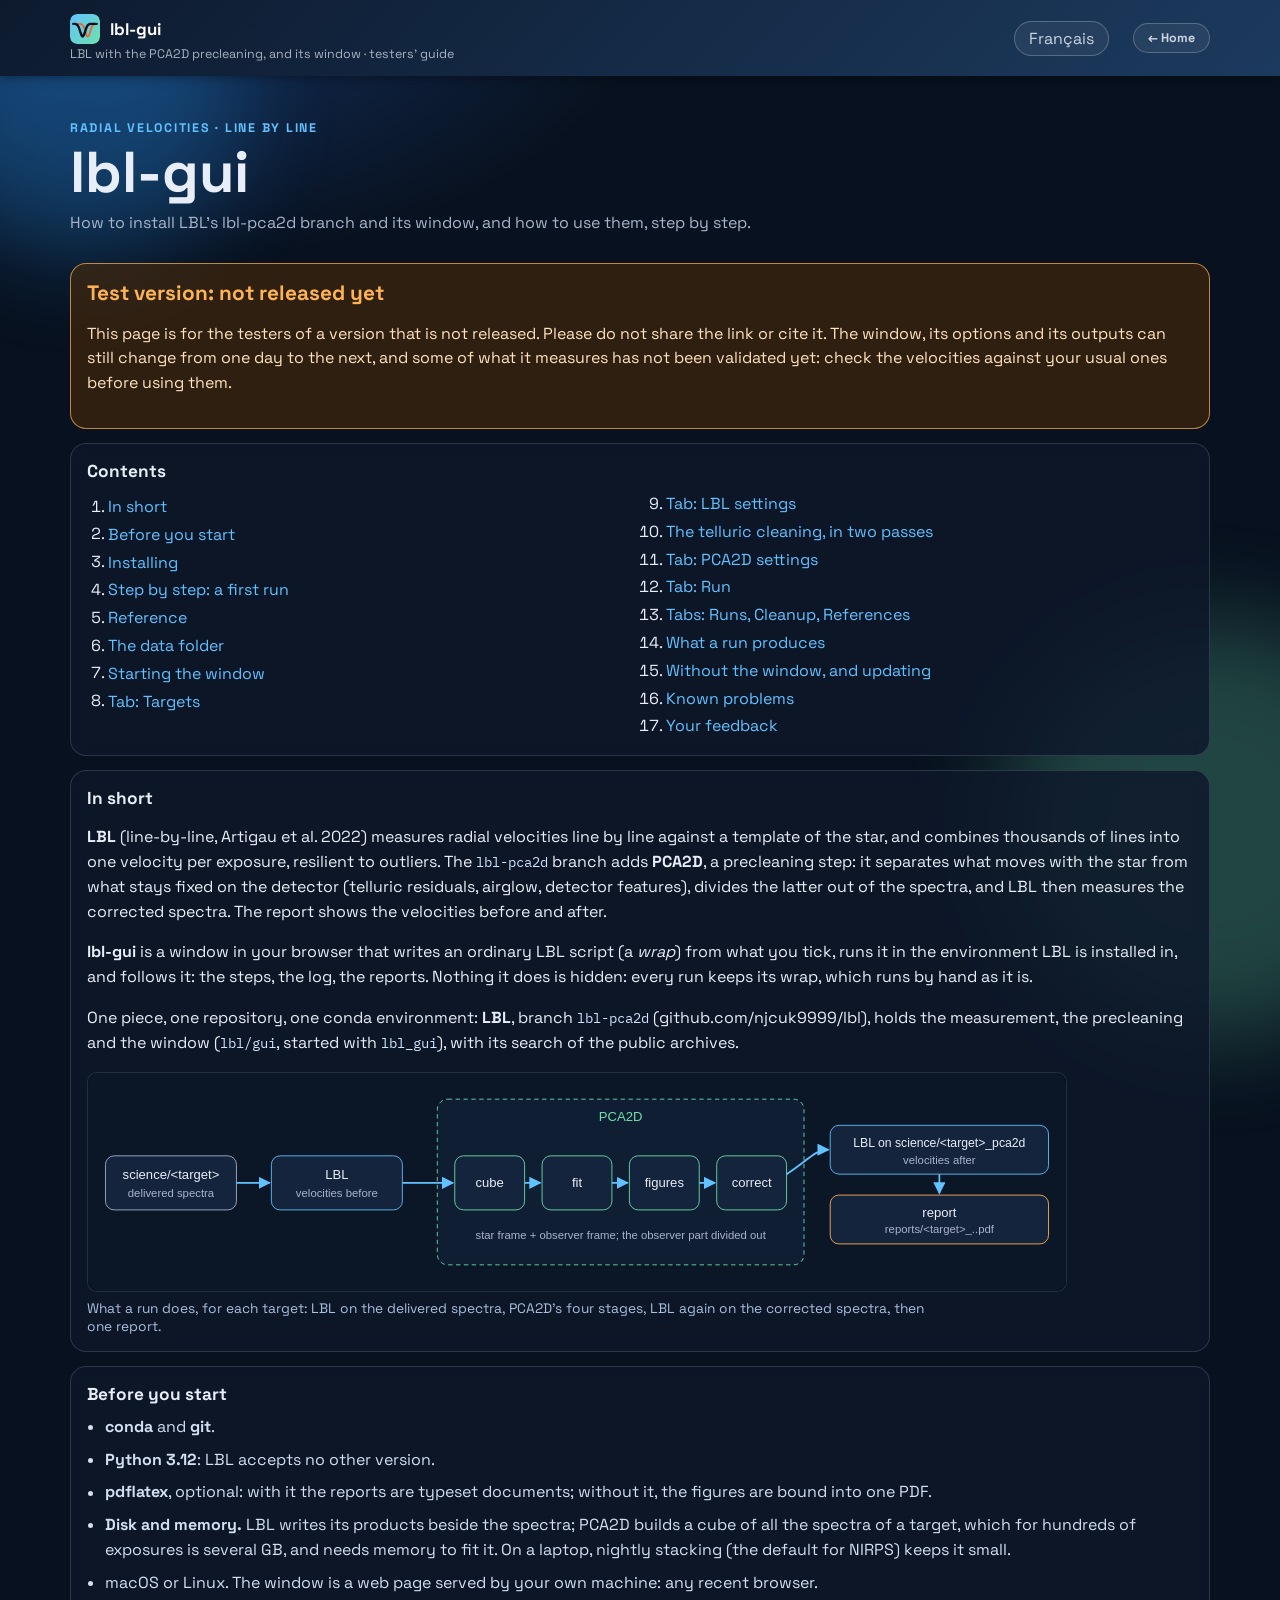
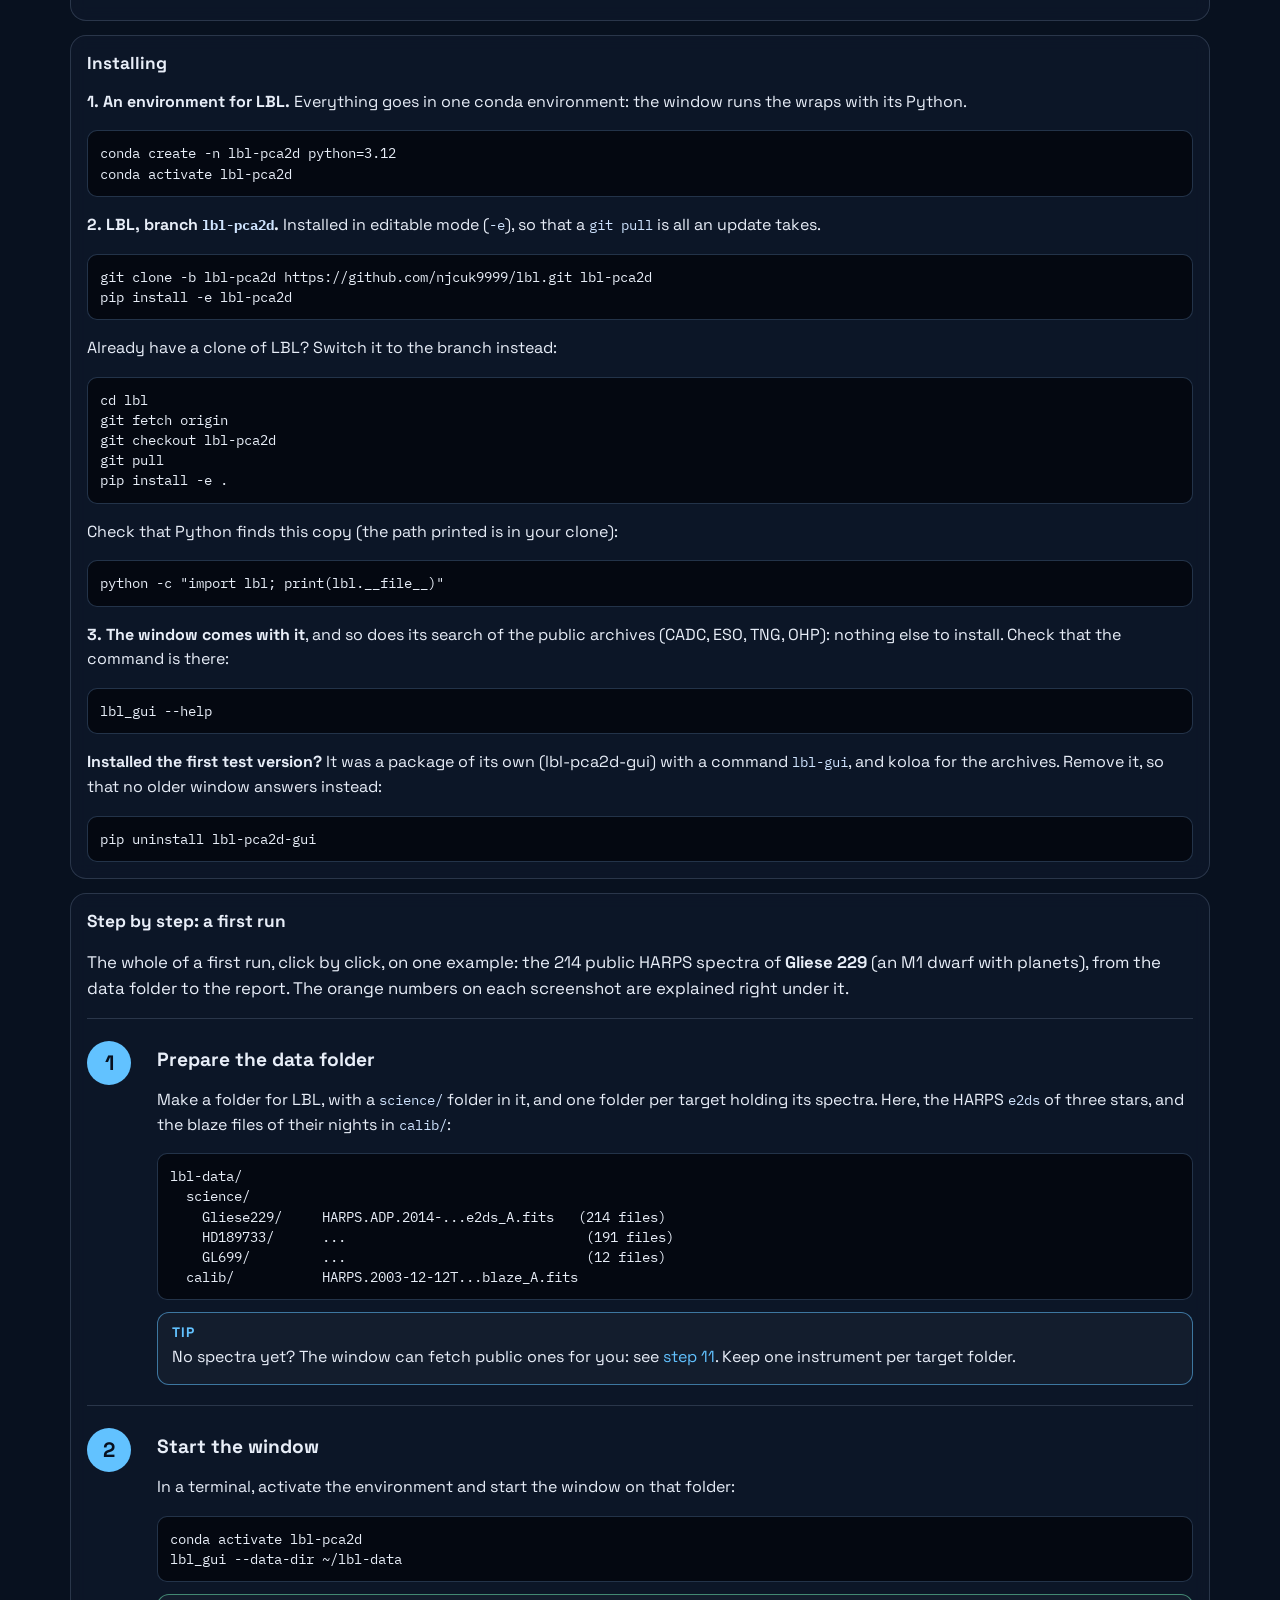
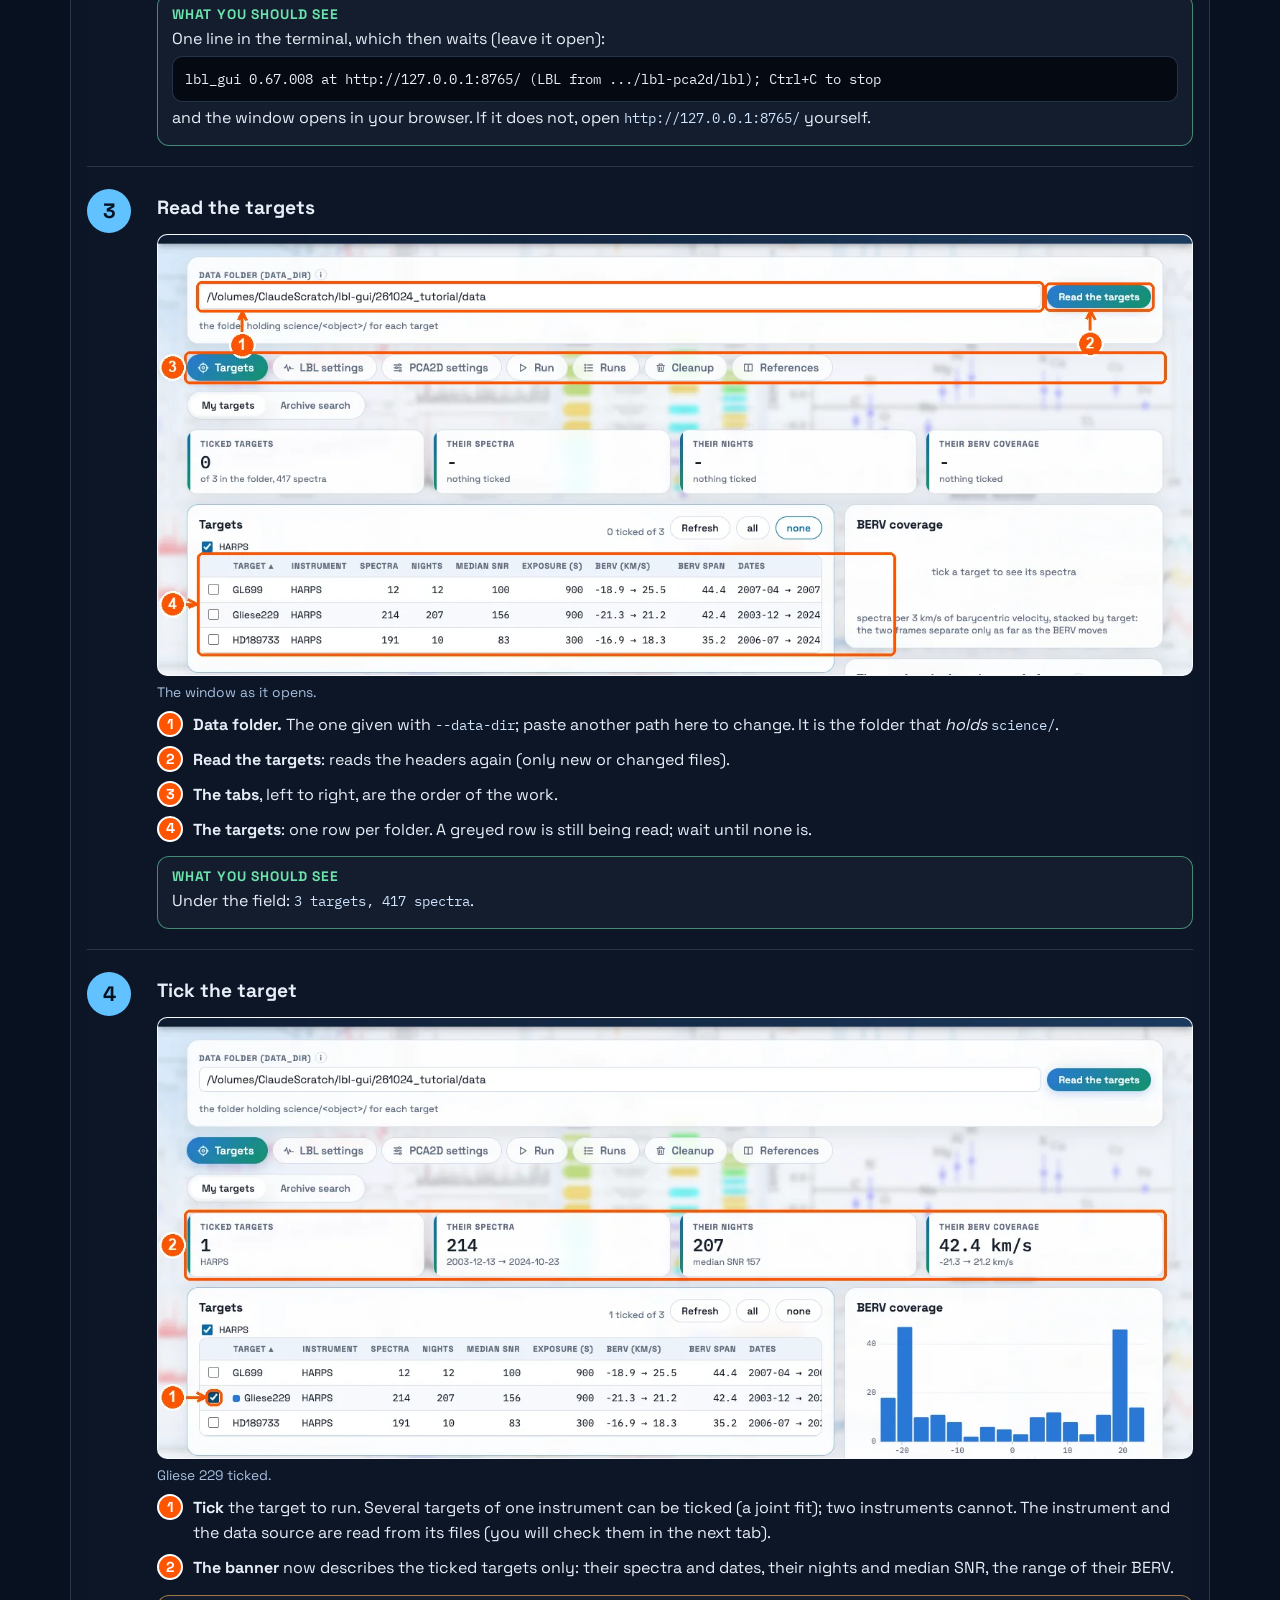
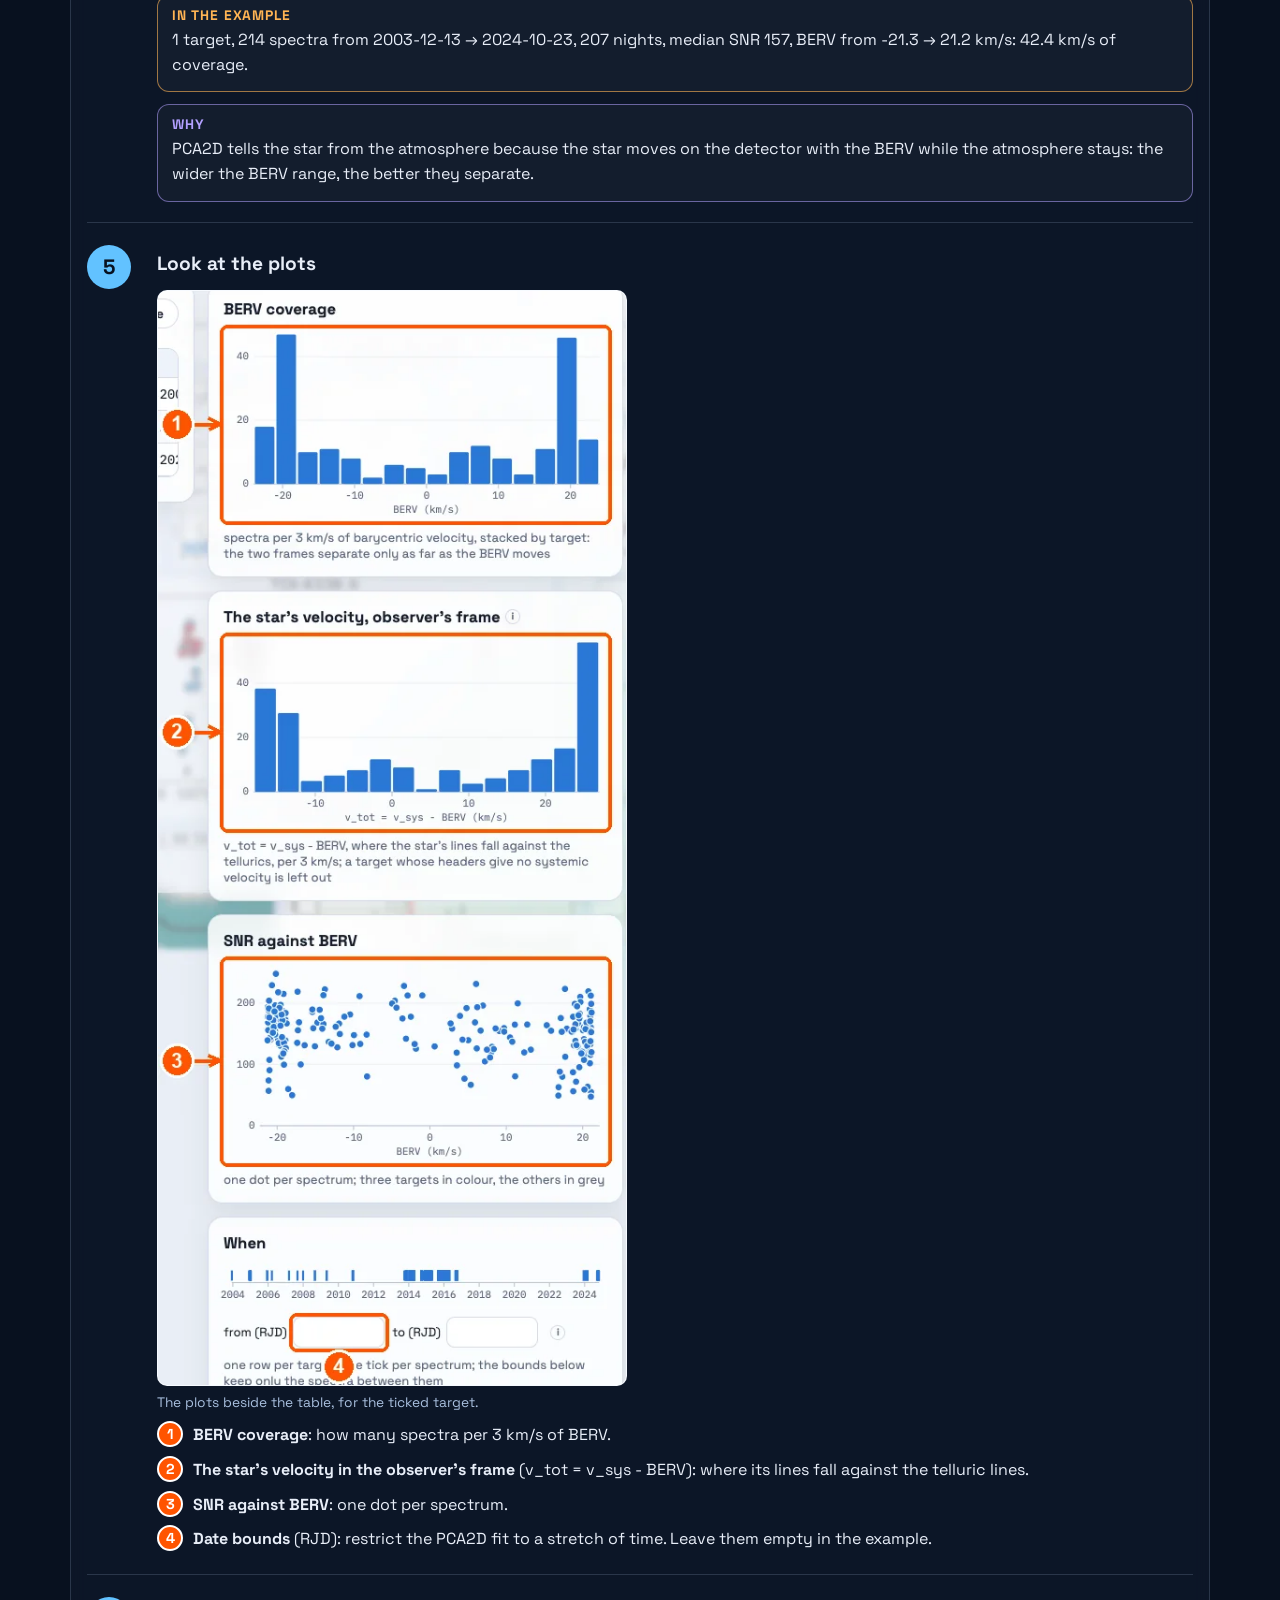
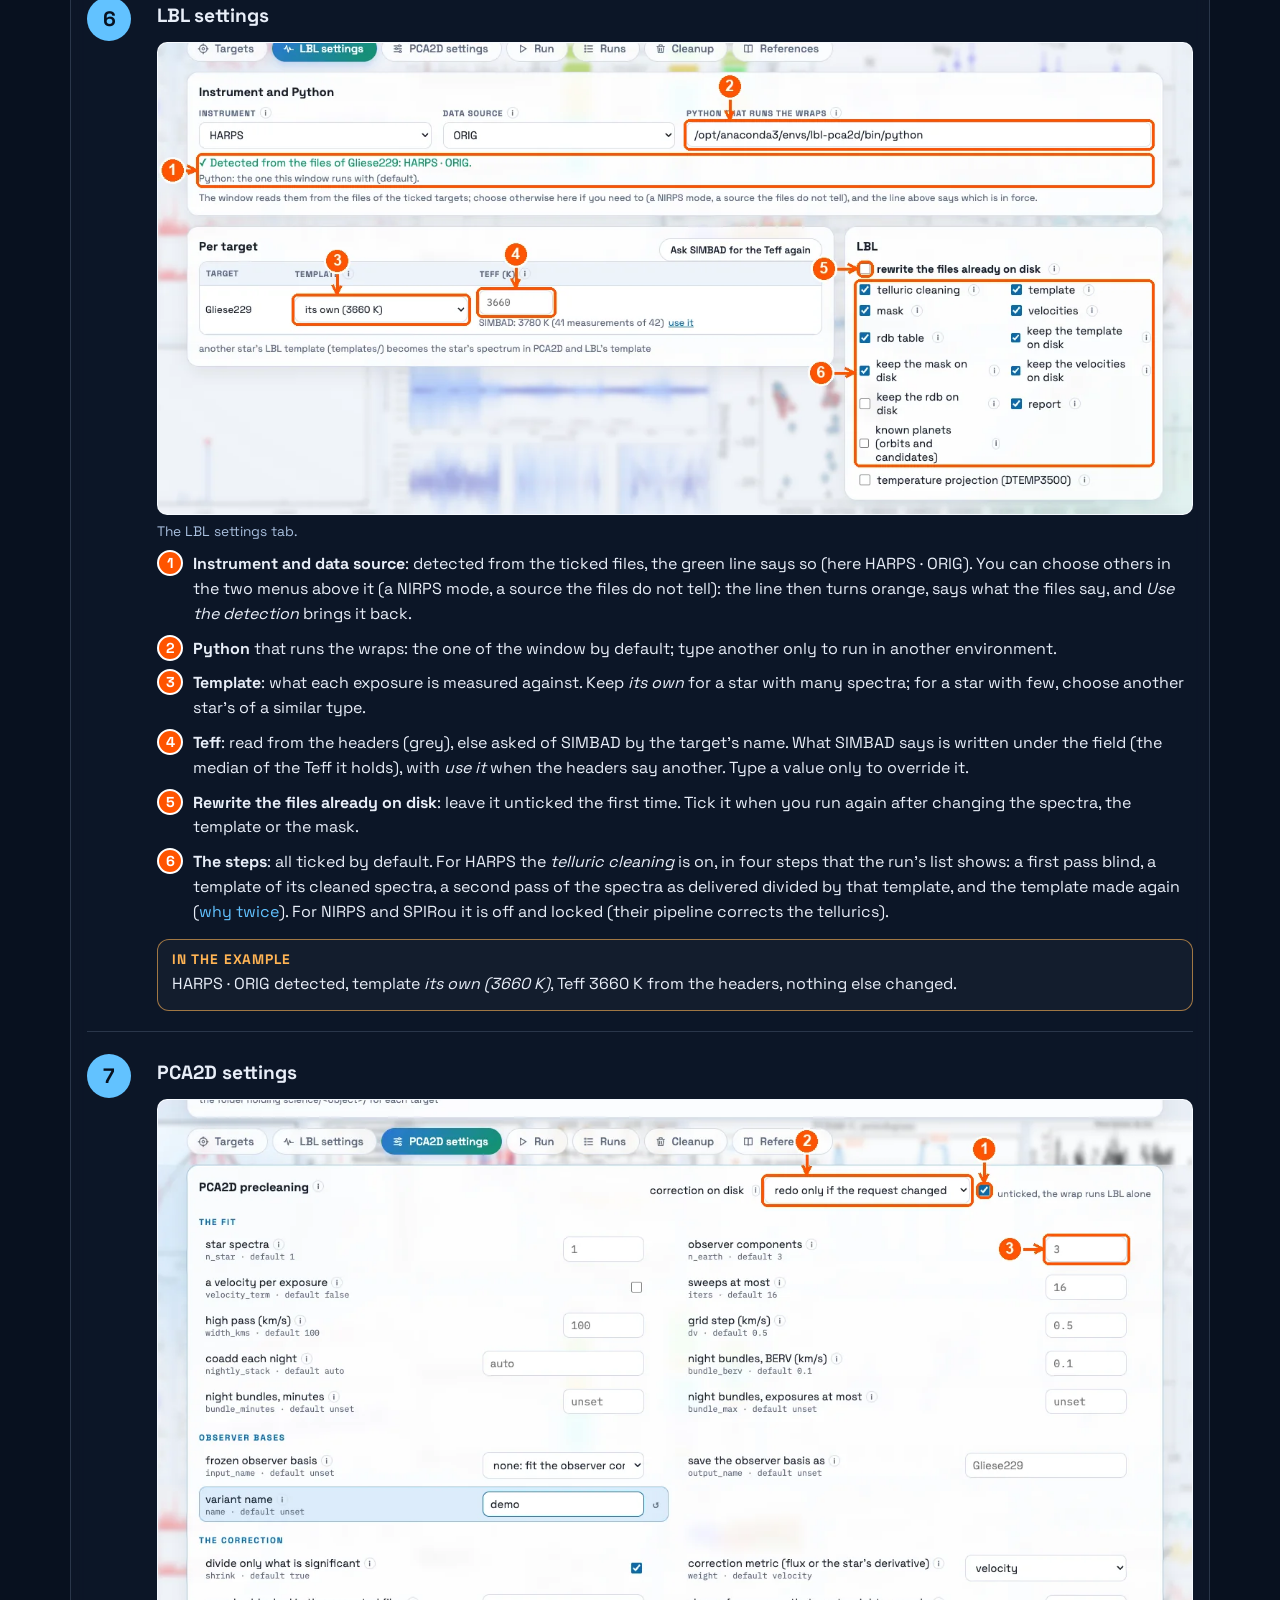
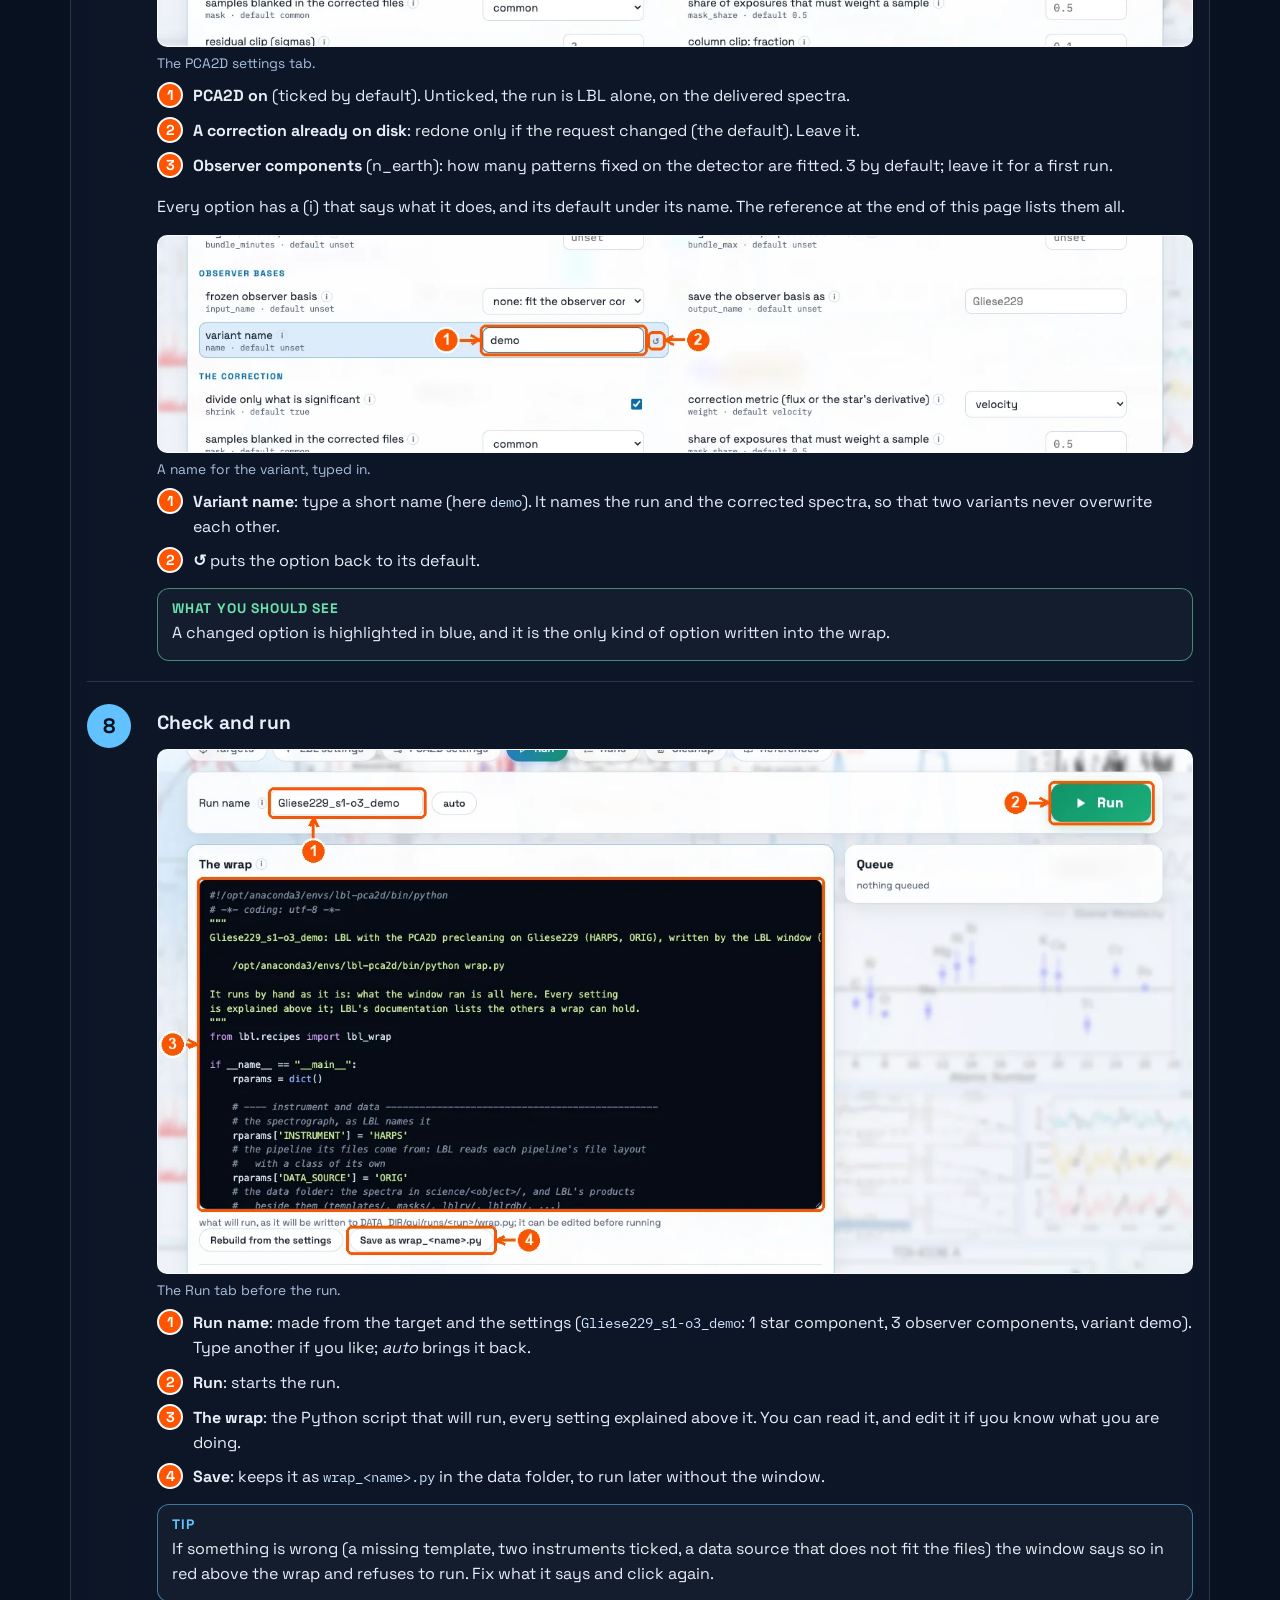
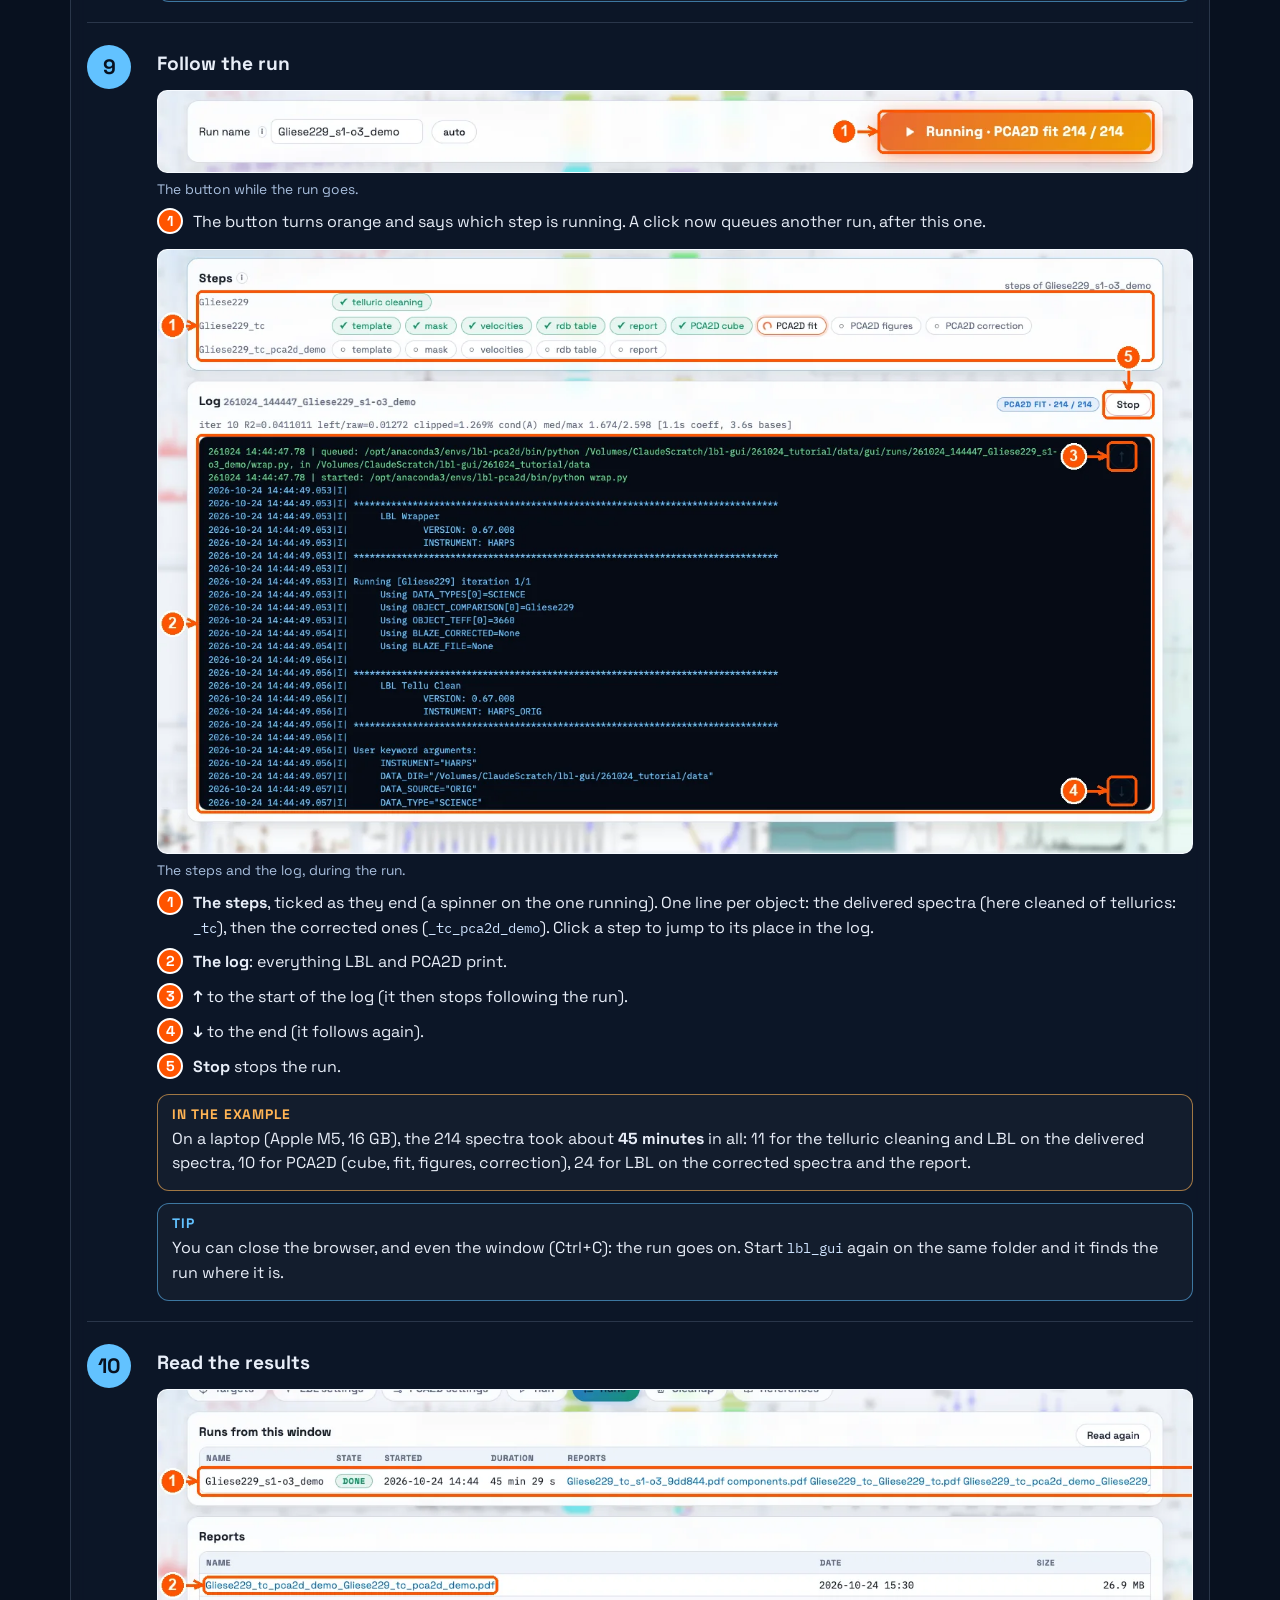
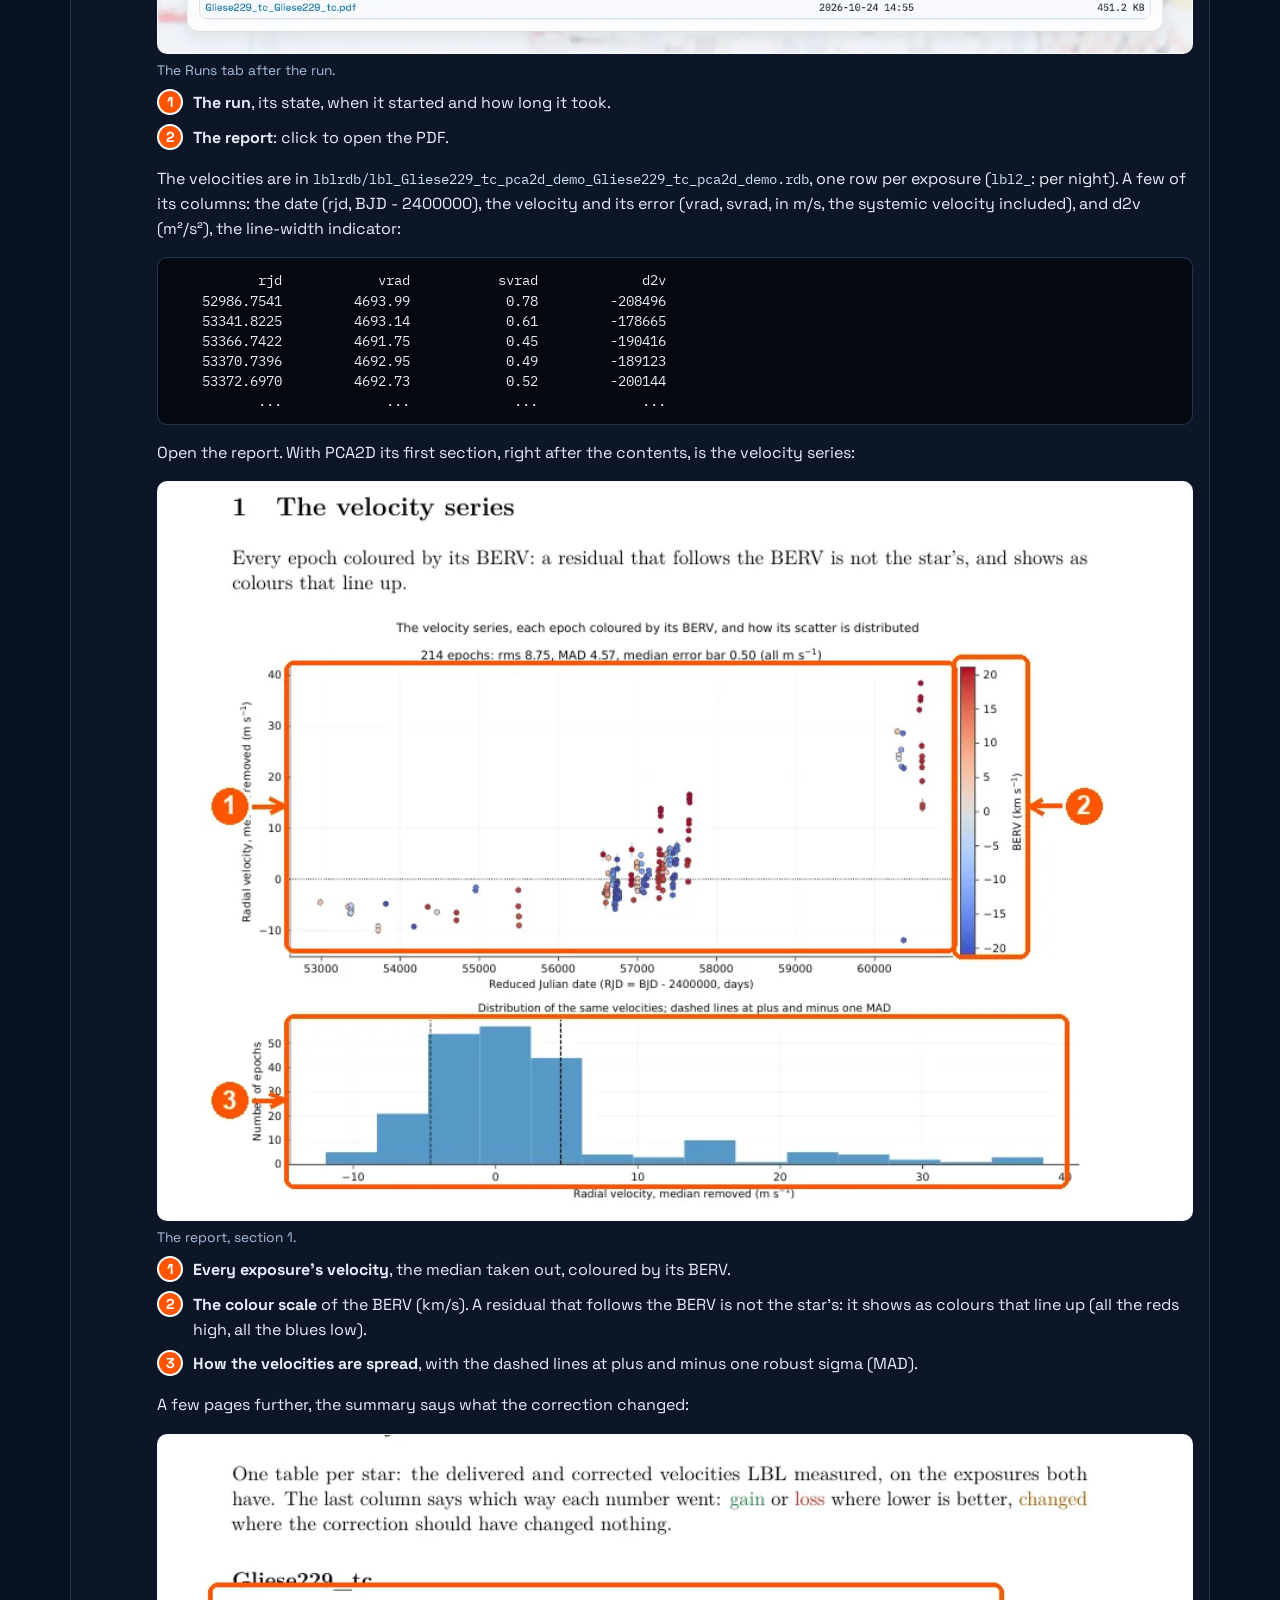
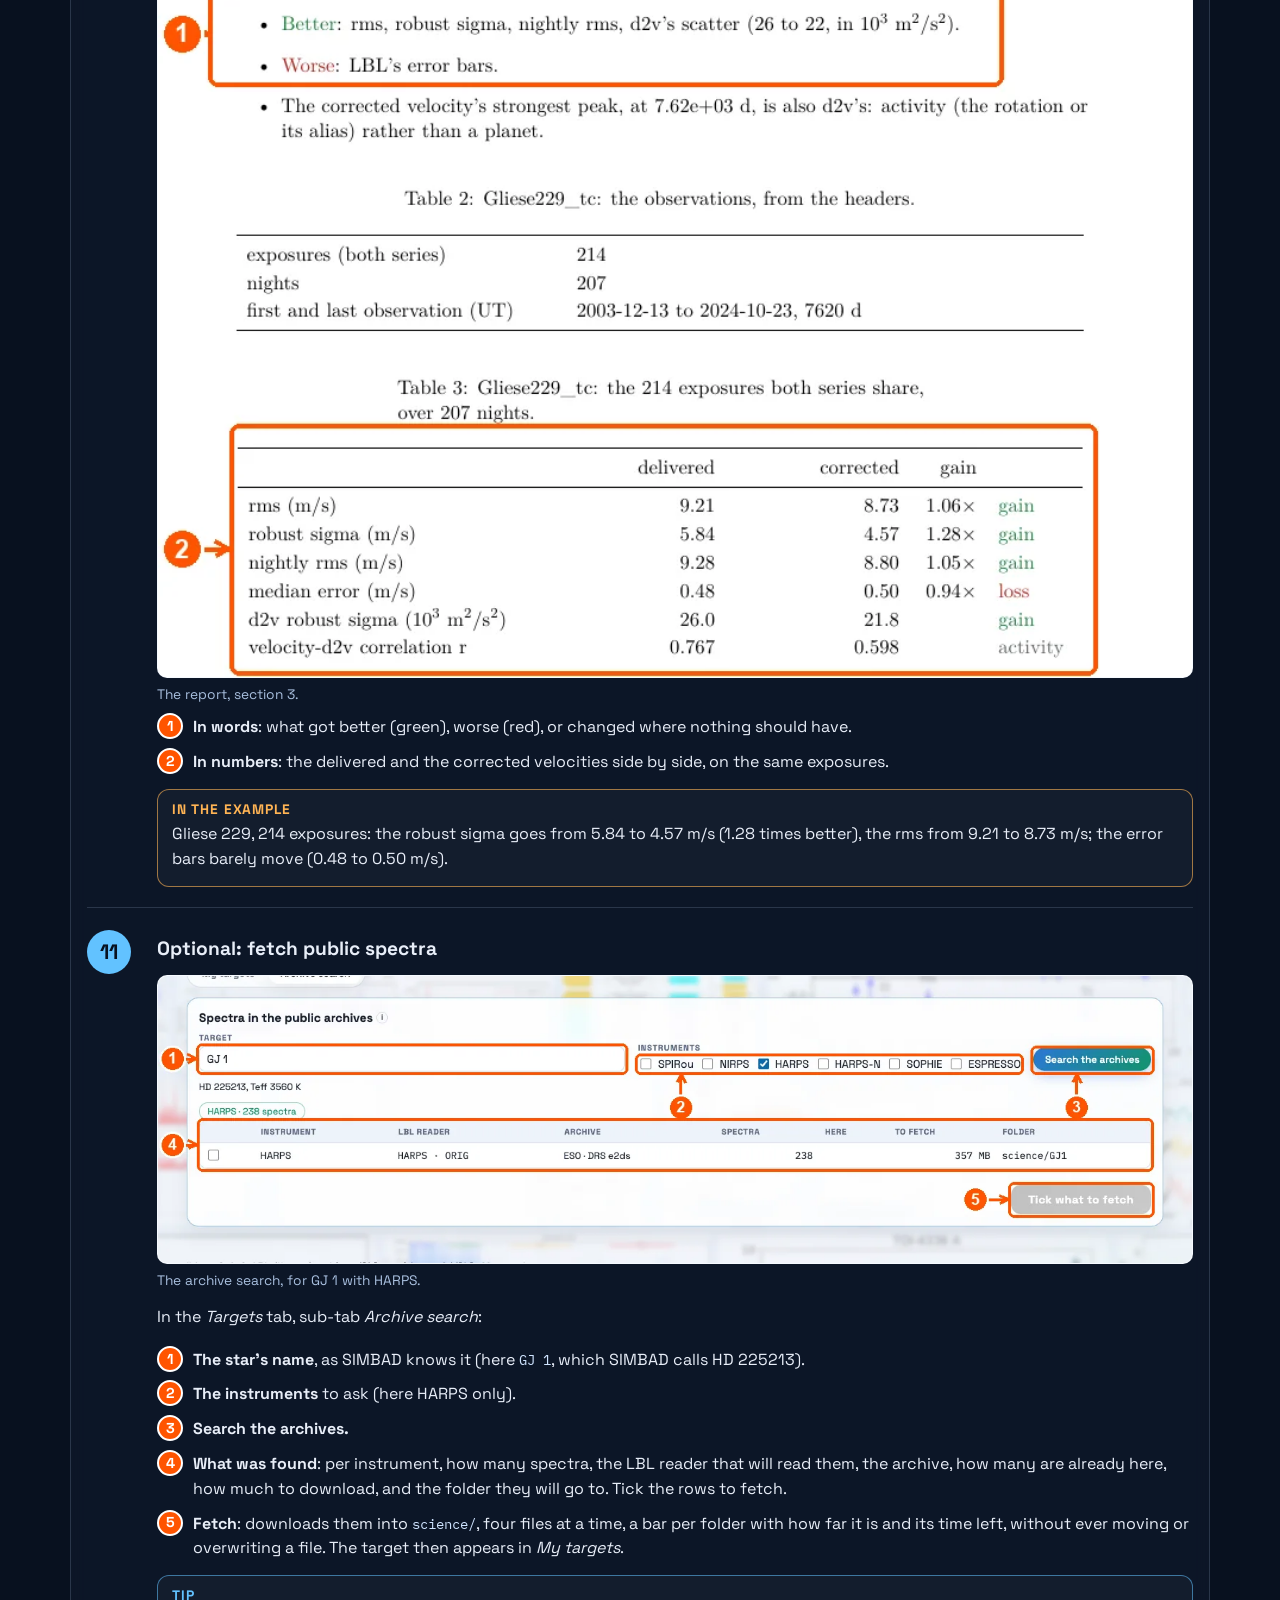
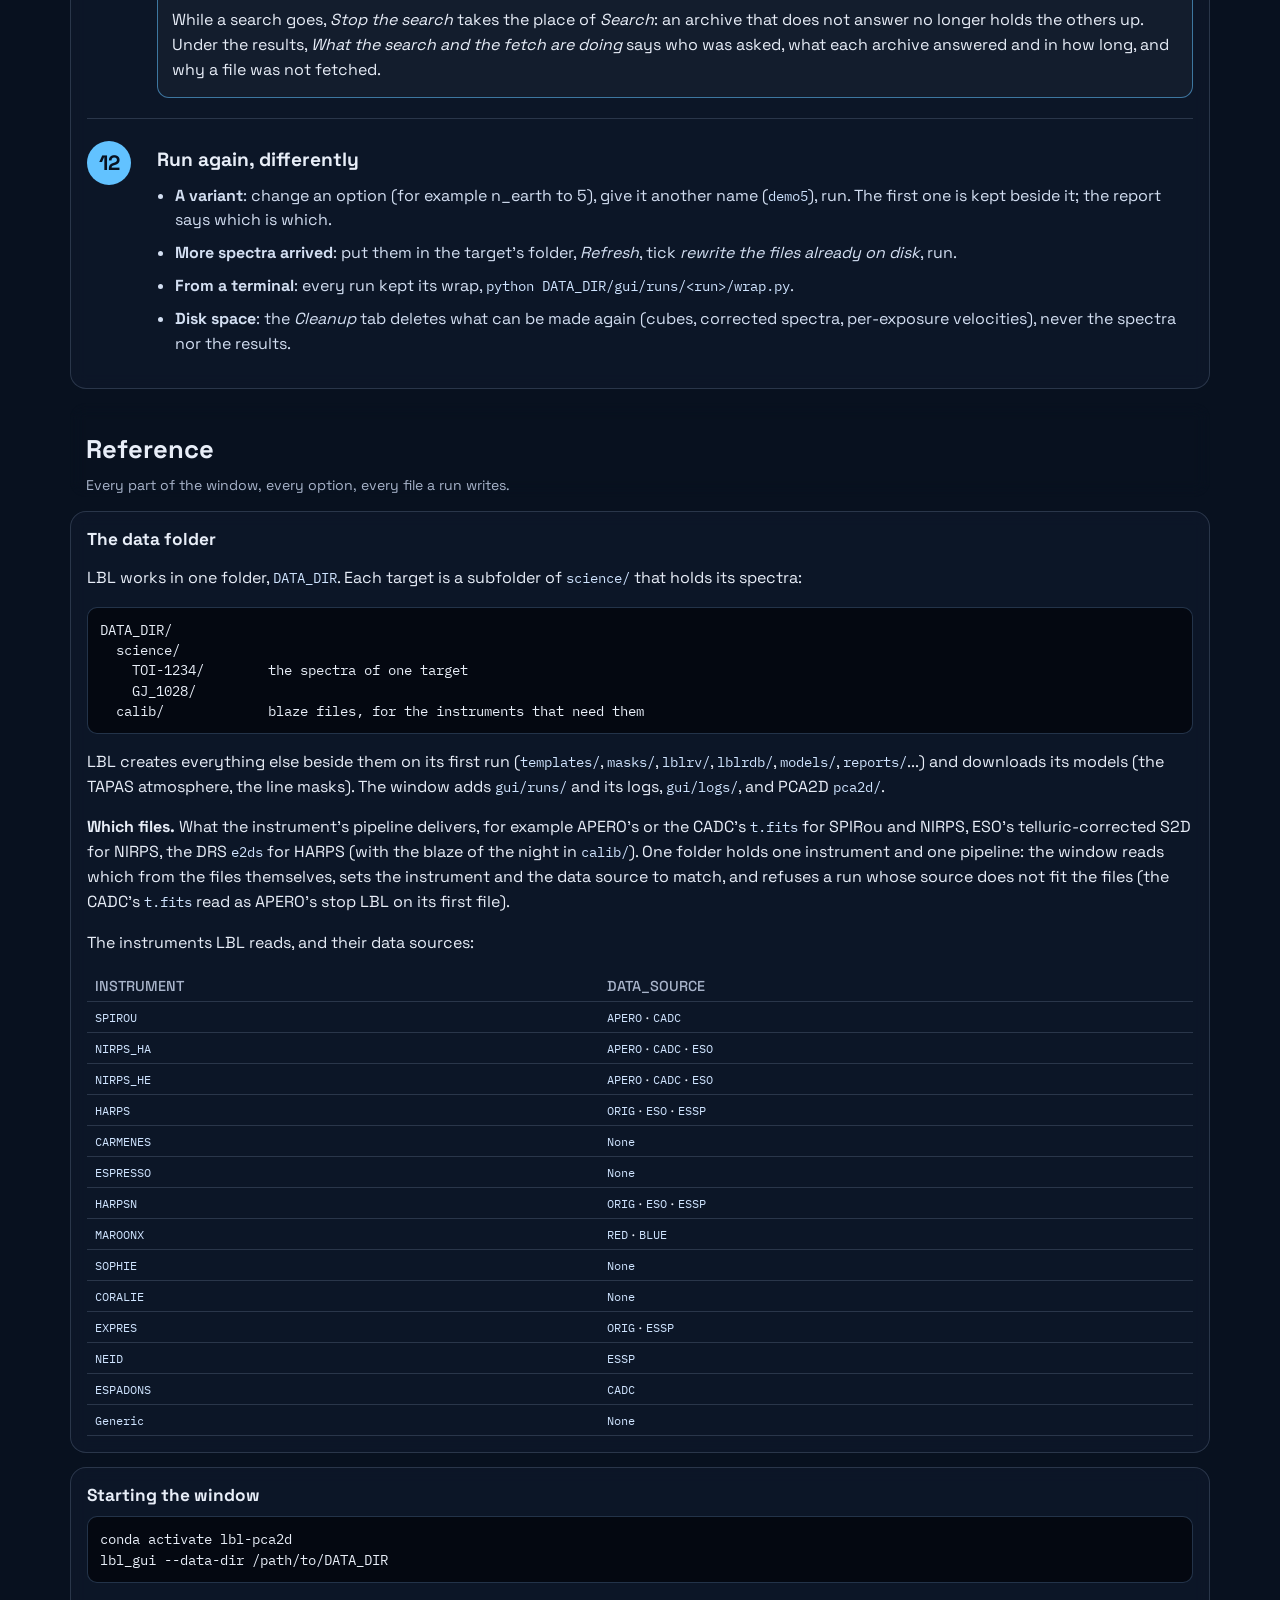
==== lbl-gui/index.html @ 6f478d87 "lbl-gui guide: the window is now inside LBL (branch lbl-pca2d), started with lbl_gui; no koloa neede" ====
<!doctype html>
<html lang="en" data-lang="en">
<head>
<meta charset="utf-8">
<meta name="viewport" content="width=device-width, initial-scale=1">
<meta name="robots" content="noindex, nofollow">
<title>lbl-gui</title>
<link rel="preconnect" href="https://fonts.googleapis.com">
<link rel="preconnect" href="https://fonts.gstatic.com" crossorigin>
<link href="https://fonts.googleapis.com/css2?family=Space+Grotesk:wght@400;500;700&family=IBM+Plex+Mono:wght@400;500&display=swap" rel="stylesheet">
<link rel="icon" href="favicon.ico?v=2" sizes="32x32">
<link rel="icon" type="image/svg+xml" href="favicon.svg?v=2">
<link rel="apple-touch-icon" href="apple-touch-icon.png?v=2">
<link rel="stylesheet" href="theme.css">
<link rel="stylesheet" href="guide.css">
<script>
  // the page's language: the one chosen before, else the browser's
  (function () {
    var lang = null;
    try { lang = localStorage.getItem('lbl-gui-guide-lang'); } catch (e) {}
    if (lang !== 'fr' && lang !== 'en') {
      lang = (navigator.language || 'en').toLowerCase().indexOf('fr') === 0 ? 'fr' : 'en';
    }
    document.documentElement.setAttribute('data-lang', lang);
    document.documentElement.setAttribute('lang', lang);
  })();
</script>
</head>
<body>
  <div class="bg-orb orb-a"></div>
  <div class="bg-orb orb-b"></div>

  <div class="site-banner">
    <div class="site-banner-inner">
      <div class="site-banner-text">
        <h2><img class="banner-icon" src="favicon.svg" alt="">lbl-gui</h2>
        <p><span lang="en">LBL with the PCA2D precleaning, and its window &middot; testers' guide</span><span lang="fr">LBL avec le prénettoyage PCA2D, et sa fenêtre &middot; guide des testeurs</span></p>
      </div>
      <button type="button" class="home-link lang-switch" id="lang" aria-label="language"><span lang="en">Français</span><span lang="fr">English</span></button>
      <a href="https://eartigau.github.io/" class="home-link">&larr; Home</a>
    </div>
  </div>

  <header class="hero">
    <p class="eyebrow"><span lang="en">Radial velocities &middot; line by line</span><span lang="fr">Vitesses radiales &middot; raie par raie</span></p>
    <h1>lbl-gui</h1>
    <p class="subtitle"><span lang="en">How to install LBL's lbl-pca2d branch and its window, and how to use them, step by step.</span><span lang="fr">Comment installer la branche lbl-pca2d de LBL et sa fenêtre, et comment s'en servir, étape par étape.</span></p>
  </header>

  <main class="layout">
    <section class="card span-3 warning" role="alert">
      <h2><span lang="en">Test version: not released yet</span><span lang="fr">Version de test : pas encore lancée</span></h2>
      <p lang="en">This page is for the testers of a version that is not released. Please do not share the link or cite it. The window, its options and its outputs can still change from one day to the next, and some of what it measures has not been validated yet: check the velocities against your usual ones before using them.</p>
      <p lang="fr">Cette page s'adresse aux testeurs d'une version qui n'est pas lancée. Merci de ne pas diffuser le lien ni le citer. La fenêtre, ses options et ses produits peuvent encore changer d'un jour à l'autre, et une partie de ce qu'elle mesure n'est pas encore validée : comparez les vitesses à celles que vous avez d'habitude avant de vous en servir.</p>
    </section>

    <nav class="card span-3 contents">
      <h2><span lang="en">Contents</span><span lang="fr">Sommaire</span></h2>
      <ol><li><a href="#short"><span lang="en">In short</span><span lang="fr">En bref</span></a></li><li><a href="#before"><span lang="en">Before you start</span><span lang="fr">Avant de commencer</span></a></li><li><a href="#install"><span lang="en">Installing</span><span lang="fr">Installation</span></a></li><li><a href="#tutorial"><span lang="en">Step by step: a first run</span><span lang="fr">Pas à pas : un premier run</span></a></li><li><a href="#reference"><span lang="en">Reference</span><span lang="fr">Référence</span></a></li><li><a href="#data"><span lang="en">The data folder</span><span lang="fr">Le dossier de données</span></a></li><li><a href="#launch"><span lang="en">Starting the window</span><span lang="fr">Lancer la fenêtre</span></a></li><li><a href="#tab-targets"><span lang="en">Tab: Targets</span><span lang="fr">Onglet : Cibles</span></a></li><li><a href="#tab-lbl"><span lang="en">Tab: LBL settings</span><span lang="fr">Onglet : Réglages LBL</span></a></li><li><a href="#tellurics"><span lang="en">The telluric cleaning, in two passes</span><span lang="fr">Le nettoyage tellurique, en deux passages</span></a></li><li><a href="#tab-pca2d"><span lang="en">Tab: PCA2D settings</span><span lang="fr">Onglet : Réglages PCA2D</span></a></li><li><a href="#tab-run"><span lang="en">Tab: Run</span><span lang="fr">Onglet : Lancer</span></a></li><li><a href="#tab-others"><span lang="en">Tabs: Runs, Cleanup, References</span><span lang="fr">Onglets : Runs, Ménage, Références</span></a></li><li><a href="#outputs"><span lang="en">What a run produces</span><span lang="fr">Ce que produit un run</span></a></li><li><a href="#by-hand"><span lang="en">Without the window, and updating</span><span lang="fr">Sans la fenêtre, et mises à jour</span></a></li><li><a href="#trouble"><span lang="en">Known problems</span><span lang="fr">Problèmes connus</span></a></li><li><a href="#feedback"><span lang="en">Your feedback</span><span lang="fr">Vos retours</span></a></li></ol>
    </nav>

    <section class="card span-3" id="short"><h2><span lang="en">In short</span><span lang="fr">En bref</span></h2><div lang="en">
<p><strong>LBL</strong> (line-by-line, Artigau et al. 2022) measures radial
velocities line by line against a template of the star, and combines
thousands of lines into one velocity per exposure, resilient to outliers.
The <code>lbl-pca2d</code> branch adds <strong>PCA2D</strong>, a
precleaning step: it separates what moves with the star from what stays
fixed on the detector (telluric residuals, airglow, detector features),
divides the latter out of the spectra, and LBL then measures the corrected
spectra. The report shows the velocities before and after.</p>
<p><strong>lbl-gui</strong> is a window in your browser that writes an
ordinary LBL script (a <em>wrap</em>) from what you tick, runs it in the
environment LBL is installed in, and follows it: the steps, the log, the
reports. Nothing it does is hidden: every run keeps its wrap, which runs by
hand as it is.</p>
<p>One piece, one repository, one conda environment: <strong>LBL</strong>,
branch <code>lbl-pca2d</code> (github.com/njcuk9999/lbl), holds the
measurement, the precleaning and the window (<code>lbl/gui</code>, started
with <code>lbl_gui</code>), with its search of the public archives.</p>
</div><div lang="fr">
<p><strong>LBL</strong> (line-by-line, Artigau et al. 2022) mesure les
vitesses radiales raie par raie contre un template de l'étoile, et combine
des milliers de raies en une vitesse par pose, de façon robuste aux valeurs
aberrantes. La branche <code>lbl-pca2d</code> y ajoute <strong>PCA2D</strong>,
un prénettoyage : il sépare ce qui bouge avec l'étoile de ce qui reste fixe
sur le détecteur (résidus telluriques, émission du ciel, défauts du
détecteur), divise ces derniers hors des spectres, puis LBL mesure les
spectres corrigés. Le rapport montre les vitesses avant et après.</p>
<p><strong>lbl-gui</strong> est une fenêtre dans votre navigateur qui
écrit un script LBL ordinaire (un <em>wrap</em>) à partir de ce que vous
cochez, le lance dans l'environnement où LBL est installé, et le suit : les
étapes, le journal, les rapports. Rien n'est caché : chaque run garde son
wrap, qui se relance tel quel à la main.</p>
<p>Un seul morceau, un seul dépôt, un seul environnement conda :
<strong>LBL</strong>, branche <code>lbl-pca2d</code>
(github.com/njcuk9999/lbl), contient la mesure, le prénettoyage et la
fenêtre (<code>lbl/gui</code>, lancée avec <code>lbl_gui</code>), avec sa
recherche dans les archives publiques.</p>
</div><figure class="lecture-figure"><span lang="en"><img src="workflow_en.svg" alt="what a run does"></span><span lang="fr"><img src="workflow_fr.svg" alt="ce que fait un run"></span><figcaption><span lang="en">What a run does, for each target: LBL on the delivered spectra, PCA2D's four stages, LBL again on the corrected spectra, then one report.</span><span lang="fr">Ce que fait un run, pour chaque cible : LBL sur les spectres livrés, les quatre étapes de PCA2D, LBL de nouveau sur les spectres corrigés, puis un seul rapport.</span></figcaption></figure></section><section class="card span-3" id="before"><h2><span lang="en">Before you start</span><span lang="fr">Avant de commencer</span></h2><div lang="en">
<ul class="feature-list">
<li><strong>conda</strong> and <strong>git</strong>.</li>
<li><strong>Python 3.12</strong>: LBL accepts no other version.</li>
<li><strong>pdflatex</strong>, optional: with it the reports are typeset
documents; without it, the figures are bound into one PDF.</li>
<li><strong>Disk and memory.</strong> LBL writes its products beside the
spectra; PCA2D builds a cube of all the spectra of a target, which for
hundreds of exposures is several GB, and needs memory to fit it. On a
laptop, nightly stacking (the default for NIRPS) keeps it small.</li>
<li>macOS or Linux. The window is a web page served by your own machine:
any recent browser.</li>
</ul></div><div lang="fr">
<ul class="feature-list">
<li><strong>conda</strong> et <strong>git</strong>.</li>
<li><strong>Python 3.12</strong> : LBL n'accepte pas d'autre version.</li>
<li><strong>pdflatex</strong>, facultatif : avec lui, les rapports sont des
documents mis en page ; sans lui, les figures sont assemblées en un PDF.</li>
<li><strong>Disque et mémoire.</strong> LBL écrit ses produits à côté des
spectres ; PCA2D construit un cube de tous les spectres d'une cible, qui
pour des centaines de poses pèse plusieurs Go, et demande de la mémoire pour
l'ajuster. Sur un portable, l'empilement par nuit (le défaut pour NIRPS) le
garde petit.</li>
<li>macOS ou Linux. La fenêtre est une page web servie par votre propre
machine : n'importe quel navigateur récent.</li>
</ul></div></section><section class="card span-3" id="install"><h2><span lang="en">Installing</span><span lang="fr">Installation</span></h2><div lang="en">
<p><strong>1. An environment for LBL.</strong> Everything goes in one conda
environment: the window runs the wraps with its Python.</p>
<pre class="codeblock">conda create -n lbl-pca2d python=3.12
conda activate lbl-pca2d</pre>
<p><strong>2. LBL, branch <code>lbl-pca2d</code>.</strong> Installed in
editable mode (<code>-e</code>), so that a <code>git pull</code> is all an
update takes.</p>
<pre class="codeblock">git clone -b lbl-pca2d https://github.com/njcuk9999/lbl.git lbl-pca2d
pip install -e lbl-pca2d</pre>
<p>Already have a clone of LBL? Switch it to the branch instead:</p>
<pre class="codeblock">cd lbl
git fetch origin
git checkout lbl-pca2d
git pull
pip install -e .</pre>
<p>Check that Python finds this copy (the path printed is in your
clone):</p>
<pre class="codeblock">python -c "import lbl; print(lbl.__file__)"</pre>
<p><strong>3. The window comes with it</strong>, and so does its search of
the public archives (CADC, ESO, TNG, OHP): nothing else to install. Check
that the command is there:</p>
<pre class="codeblock">lbl_gui --help</pre>
<p><strong>Installed the first test version?</strong> It was a package of its
own (lbl-pca2d-gui) with a command <code>lbl-gui</code>, and koloa for the
archives. Remove it, so that no older window answers instead:</p>
<pre class="codeblock">pip uninstall lbl-pca2d-gui</pre></div><div lang="fr">
<p><strong>1. Un environnement pour LBL.</strong> Tout va dans un seul
environnement conda : la fenêtre lance les wraps avec son Python.</p>
<pre class="codeblock">conda create -n lbl-pca2d python=3.12
conda activate lbl-pca2d</pre>
<p><strong>2. LBL, branche <code>lbl-pca2d</code>.</strong> Installé en mode
éditable (<code>-e</code>), pour qu'un <code>git pull</code> suffise à le
mettre à jour.</p>
<pre class="codeblock">git clone -b lbl-pca2d https://github.com/njcuk9999/lbl.git lbl-pca2d
pip install -e lbl-pca2d</pre>
<p>Vous avez déjà un clone de LBL ? Passez-le plutôt sur la branche :</p>
<pre class="codeblock">cd lbl
git fetch origin
git checkout lbl-pca2d
git pull
pip install -e .</pre>
<p>Vérifiez que Python trouve bien cette copie (le chemin affiché est dans
votre clone) :</p>
<pre class="codeblock">python -c "import lbl; print(lbl.__file__)"</pre>
<p><strong>3. La fenêtre vient avec</strong>, ainsi que sa recherche dans
les archives publiques (CADC, ESO, TNG, OHP) : rien d'autre à installer.
Vérifiez que la commande est là :</p>
<pre class="codeblock">lbl_gui --help</pre>
<p><strong>Vous aviez installé la première version de test ?</strong> C'était
un paquet à part (lbl-pca2d-gui) avec une commande <code>lbl-gui</code>, et
koloa pour les archives. Retirez-le, pour qu'aucune ancienne fenêtre ne
réponde à la place :</p>
<pre class="codeblock">pip uninstall lbl-pca2d-gui</pre></div></section><section class="card span-3" id="tutorial"><h2><span lang="en">Step by step: a first run</span><span lang="fr">Pas à pas : un premier run</span></h2><p class="lead"><span lang="en">The whole of a first run, click by click, on one example: the 214 public HARPS spectra of <strong>Gliese 229</strong> (an M1 dwarf with planets), from the data folder to the report. The orange numbers on each screenshot are explained right under it.</span><span lang="fr">Un premier run en entier, clic par clic, sur un exemple : les 214 spectres HARPS publics de <strong>Gliese 229</strong> (une naine M1 qui a des planètes), du dossier de données jusqu'au rapport. Les numéros orange de chaque capture sont expliqués juste dessous.</span></p><div class="step" id="step-1"><div class="step-num">1</div><div class="step-body"><h3><span lang="en">Prepare the data folder</span><span lang="fr">Préparer le dossier de données</span></h3><div lang="en"><p>Make a folder for LBL, with a <code>science/</code> folder in it, and one folder per target holding its spectra. Here, the HARPS <code>e2ds</code> of three stars, and the blaze files of their nights in <code>calib/</code>:</p></div><div lang="fr"><p>Créez un dossier pour LBL, avec dedans un dossier <code>science/</code>, et un dossier par cible qui contient ses spectres. Ici, les <code>e2ds</code> HARPS de trois étoiles, et les fichiers de blaze de leurs nuits dans <code>calib/</code> :</p></div><pre class="codeblock">lbl-data/
  science/
    Gliese229/     HARPS.ADP.2014-...e2ds_A.fits   (214 files)
    HD189733/      ...                              (191 files)
    GL699/         ...                              (12 files)
  calib/           HARPS.2003-12-12T...blaze_A.fits</pre><div class="callout tip"><strong><span lang="en">Tip</span><span lang="fr">Conseil</span></strong><div lang="en"><p>No spectra yet? The window can fetch public ones for you: see <a href="#step-11">step 11</a>. Keep one instrument per target folder.</p></div><div lang="fr"><p>Pas encore de spectres ? La fenêtre peut récupérer des spectres publics pour vous : voir <a href="#step-11">l'étape 11</a>. Gardez un seul instrument par dossier de cible.</p></div></div></div></div><div class="step" id="step-2"><div class="step-num">2</div><div class="step-body"><h3><span lang="en">Start the window</span><span lang="fr">Lancer la fenêtre</span></h3><div lang="en"><p>In a terminal, activate the environment and start the window on that folder:</p></div><div lang="fr"><p>Dans un terminal, activez l'environnement et lancez la fenêtre sur ce dossier :</p></div><pre class="codeblock">conda activate lbl-pca2d
lbl_gui --data-dir ~/lbl-data</pre><div class="callout see"><strong><span lang="en">What you should see</span><span lang="fr">Ce que vous devez voir</span></strong><div lang="en"><p>One line in the terminal, which then waits (leave it open):</p><pre class="codeblock">lbl_gui 0.67.008 at http://127.0.0.1:8765/ (LBL from .../lbl-pca2d/lbl); Ctrl+C to stop</pre><p>and the window opens in your browser. If it does not, open <code>http://127.0.0.1:8765/</code> yourself.</p></div><div lang="fr"><p>Une ligne dans le terminal, qui attend ensuite (laissez-le ouvert) :</p><pre class="codeblock">lbl_gui 0.67.008 at http://127.0.0.1:8765/ (LBL from .../lbl-pca2d/lbl); Ctrl+C to stop</pre><p>et la fenêtre s'ouvre dans votre navigateur. Sinon, ouvrez vous-même <code>http://127.0.0.1:8765/</code>.</p></div></div></div></div><div class="step" id="step-3"><div class="step-num">3</div><div class="step-body"><h3><span lang="en">Read the targets</span><span lang="fr">Lire les cibles</span></h3><figure class="lecture-figure shot"><img lang="en" src="shots/01_start_en.webp" alt="The window as it opens." loading="lazy"><img lang="fr" src="shots/01_start_fr.webp" alt="La fenêtre à l'ouverture." loading="lazy"><figcaption><span lang="en">The window as it opens.</span><span lang="fr">La fenêtre à l'ouverture.</span></figcaption></figure><ol class="marks" lang="en"><li><span class="badge">1</span> <span><strong>Data folder.</strong> The one given with <code>--data-dir</code>; paste another path here to change. It is the folder that <em>holds</em> <code>science/</code>.</span></li><li><span class="badge">2</span> <span><strong>Read the targets</strong>: reads the headers again (only new or changed files).</span></li><li><span class="badge">3</span> <span><strong>The tabs</strong>, left to right, are the order of the work.</span></li><li><span class="badge">4</span> <span><strong>The targets</strong>: one row per folder. A greyed row is still being read; wait until none is.</span></li></ol><ol class="marks" lang="fr"><li><span class="badge">1</span> <span><strong>Dossier de données.</strong> Celui donné avec <code>--data-dir</code> ; collez un autre chemin ici pour en changer. C'est le dossier qui <em>contient</em> <code>science/</code>.</span></li><li><span class="badge">2</span> <span><strong>Lire les cibles</strong> : relit les en-têtes (seuls les fichiers nouveaux ou modifiés).</span></li><li><span class="badge">3</span> <span><strong>Les onglets</strong>, de gauche à droite, suivent l'ordre du travail.</span></li><li><span class="badge">4</span> <span><strong>Les cibles</strong> : une ligne par dossier. Une ligne grisée est en cours de lecture ; attendez qu'il n'y en ait plus.</span></li></ol><div class="callout see"><strong><span lang="en">What you should see</span><span lang="fr">Ce que vous devez voir</span></strong><div lang="en"><p>Under the field: <code>3 targets, 417 spectra</code>.</p></div><div lang="fr"><p>Sous le champ : <code>3 cibles, 417 spectres</code>.</p></div></div></div></div><div class="step" id="step-4"><div class="step-num">4</div><div class="step-body"><h3><span lang="en">Tick the target</span><span lang="fr">Cocher la cible</span></h3><figure class="lecture-figure shot"><img lang="en" src="shots/02_ticked_en.webp" alt="Gliese 229 ticked." loading="lazy"><img lang="fr" src="shots/02_ticked_fr.webp" alt="Gliese 229 cochée." loading="lazy"><figcaption><span lang="en">Gliese 229 ticked.</span><span lang="fr">Gliese 229 cochée.</span></figcaption></figure><ol class="marks" lang="en"><li><span class="badge">1</span> <span><strong>Tick</strong> the target to run. Several targets of one instrument can be ticked (a joint fit); two instruments cannot. The instrument and the data source are read from its files (you will check them in the next tab).</span></li><li><span class="badge">2</span> <span><strong>The banner</strong> now describes the ticked targets only: their spectra and dates, their nights and median SNR, the range of their BERV.</span></li></ol><ol class="marks" lang="fr"><li><span class="badge">1</span> <span><strong>Cochez</strong> la cible à traiter. On peut cocher plusieurs cibles d'un même instrument (un fit joint), pas deux instruments. L'instrument et la source de données sont lus dans ses fichiers (vous les vérifierez à l'onglet suivant).</span></li><li><span class="badge">2</span> <span><strong>Le bandeau</strong> décrit maintenant les cibles cochées seulement : leurs spectres et leurs dates, leurs nuits et leur SNR médian, l'étendue de leur BERV.</span></li></ol><div class="callout example"><strong><span lang="en">In the example</span><span lang="fr">Dans l'exemple</span></strong><div lang="en"><p>1 target, 214 spectra from 2003-12-13 &rarr; 2024-10-23, 207 nights, median SNR 157, BERV from -21.3 &rarr; 21.2 km/s: 42.4 km/s of coverage.</p></div><div lang="fr"><p>1 cible, 214 spectres du 2003-12-13 &rarr; 2024-10-23, 207 nuits, SNR médian 157, BERV de -21.3 &rarr; 21.2 km/s : 42.4 km/s de couverture.</p></div></div><div class="callout why"><strong><span lang="en">Why</span><span lang="fr">Pourquoi</span></strong><div lang="en"><p>PCA2D tells the star from the atmosphere because the star moves on the detector with the BERV while the atmosphere stays: the wider the BERV range, the better they separate.</p></div><div lang="fr"><p>PCA2D distingue l'étoile de l'atmosphère parce que l'étoile bouge sur le détecteur avec le BERV alors que l'atmosphère reste fixe : plus l'étendue du BERV est grande, mieux elles se séparent.</p></div></div></div></div><div class="step" id="step-5"><div class="step-num">5</div><div class="step-body"><h3><span lang="en">Look at the plots</span><span lang="fr">Regarder les graphiques</span></h3><figure class="lecture-figure shot narrow"><img lang="en" src="shots/03_plots_en.webp" alt="The plots beside the table, for the ticked target." loading="lazy"><img lang="fr" src="shots/03_plots_fr.webp" alt="Les graphiques à côté de la table, pour la cible cochée." loading="lazy"><figcaption><span lang="en">The plots beside the table, for the ticked target.</span><span lang="fr">Les graphiques à côté de la table, pour la cible cochée.</span></figcaption></figure><ol class="marks" lang="en"><li><span class="badge">1</span> <span><strong>BERV coverage</strong>: how many spectra per 3 km/s of BERV.</span></li><li><span class="badge">2</span> <span><strong>The star's velocity in the observer's frame</strong> (v_tot = v_sys - BERV): where its lines fall against the telluric lines.</span></li><li><span class="badge">3</span> <span><strong>SNR against BERV</strong>: one dot per spectrum.</span></li><li><span class="badge">4</span> <span><strong>Date bounds</strong> (RJD): restrict the PCA2D fit to a stretch of time. Leave them empty in the example.</span></li></ol><ol class="marks" lang="fr"><li><span class="badge">1</span> <span><strong>Couverture en BERV</strong> : combien de spectres par tranche de 3 km/s de BERV.</span></li><li><span class="badge">2</span> <span><strong>Vitesse de l'étoile dans le référentiel de l'observateur</strong> (v_tot = v_sys - BERV) : là où ses raies tombent par rapport aux raies telluriques.</span></li><li><span class="badge">3</span> <span><strong>SNR en fonction du BERV</strong> : un point par spectre.</span></li><li><span class="badge">4</span> <span><strong>Bornes de dates</strong> (RJD) : limitent le fit PCA2D à une période. Laissez-les vides dans l'exemple.</span></li></ol></div></div><div class="step" id="step-6"><div class="step-num">6</div><div class="step-body"><h3><span lang="en">LBL settings</span><span lang="fr">Réglages LBL</span></h3><figure class="lecture-figure shot"><img lang="en" src="shots/04_lbl_en.webp" alt="The LBL settings tab." loading="lazy"><img lang="fr" src="shots/04_lbl_fr.webp" alt="L'onglet Réglages LBL." loading="lazy"><figcaption><span lang="en">The LBL settings tab.</span><span lang="fr">L'onglet Réglages LBL.</span></figcaption></figure><ol class="marks" lang="en"><li><span class="badge">1</span> <span><strong>Instrument and data source</strong>: detected from the ticked files, the green line says so (here HARPS · ORIG). You can choose others in the two menus above it (a NIRPS mode, a source the files do not tell): the line then turns orange, says what the files say, and <em>Use the detection</em> brings it back.</span></li><li><span class="badge">2</span> <span><strong>Python</strong> that runs the wraps: the one of the window by default; type another only to run in another environment.</span></li><li><span class="badge">3</span> <span><strong>Template</strong>: what each exposure is measured against. Keep <em>its own</em> for a star with many spectra; for a star with few, choose another star's of a similar type.</span></li><li><span class="badge">4</span> <span><strong>Teff</strong>: read from the headers (grey), else asked of SIMBAD by the target's name. What SIMBAD says is written under the field (the median of the Teff it holds), with <em>use it</em> when the headers say another. Type a value only to override it.</span></li><li><span class="badge">5</span> <span><strong>Rewrite the files already on disk</strong>: leave it unticked the first time. Tick it when you run again after changing the spectra, the template or the mask.</span></li><li><span class="badge">6</span> <span><strong>The steps</strong>: all ticked by default. For HARPS the <em>telluric cleaning</em> is on, in four steps that the run's list shows: a first pass blind, a template of its cleaned spectra, a second pass of the spectra as delivered divided by that template, and the template made again (<a href="#tellurics">why twice</a>). For NIRPS and SPIRou it is off and locked (their pipeline corrects the tellurics).</span></li></ol><ol class="marks" lang="fr"><li><span class="badge">1</span> <span><strong>Instrument et source de données</strong> : détectés d'après les fichiers cochés, la ligne verte le dit (ici HARPS · ORIG). Vous pouvez en choisir d'autres dans les deux menus au-dessus (un mode de NIRPS, une source que les fichiers ne disent pas) : la ligne devient orange, dit ce que disent les fichiers, et <em>Revenir à la détection</em> la remet.</span></li><li><span class="badge">2</span> <span><strong>Python</strong> qui lance les wraps : celui de la fenêtre par défaut ; n'en tapez un autre que pour tourner dans un autre environnement.</span></li><li><span class="badge">3</span> <span><strong>Template</strong> : ce contre quoi chaque pose est mesurée. Gardez <em>le sien</em> pour une étoile qui a beaucoup de spectres ; pour une étoile qui en a peu, choisissez celui d'une autre étoile de type voisin.</span></li><li><span class="badge">4</span> <span><strong>Teff</strong> : lue dans les en-têtes (en gris), sinon demandée à SIMBAD par le nom de la cible. Ce que dit SIMBAD est écrit sous le champ (la médiane des Teff qu'il a), avec <em>la prendre</em> quand les en-têtes en disent une autre. Tapez une valeur seulement pour la remplacer.</span></li><li><span class="badge">5</span> <span><strong>Réécrire les fichiers déjà sur le disque</strong> : laissez-la décochée la première fois. Cochez-la quand vous relancez après avoir changé les spectres, le template ou le masque.</span></li><li><span class="badge">6</span> <span><strong>Les étapes</strong> : toutes cochées par défaut. Pour HARPS, le <em>nettoyage tellurique</em> est actif, en quatre étapes que montre la liste du run : un premier passage à l'aveugle, un template de ses spectres nettoyés, un second passage des spectres livrés divisés par ce template, et le template refait (<a href="#tellurics">pourquoi deux fois</a>). Pour NIRPS et SPIRou il est désactivé et bloqué (leur pipeline corrige déjà les telluriques).</span></li></ol><div class="callout example"><strong><span lang="en">In the example</span><span lang="fr">Dans l'exemple</span></strong><div lang="en"><p>HARPS · ORIG detected, template <em>its own (3660 K)</em>, Teff 3660 K from the headers, nothing else changed.</p></div><div lang="fr"><p>HARPS · ORIG détectés, template <em>le sien (3660 K)</em>, Teff 3660 K lue dans les en-têtes, rien d'autre de changé.</p></div></div></div></div><div class="step" id="step-7"><div class="step-num">7</div><div class="step-body"><h3><span lang="en">PCA2D settings</span><span lang="fr">Réglages PCA2D</span></h3><figure class="lecture-figure shot"><img lang="en" src="shots/05_pca2d_en.webp" alt="The PCA2D settings tab." loading="lazy"><img lang="fr" src="shots/05_pca2d_fr.webp" alt="L'onglet Réglages PCA2D." loading="lazy"><figcaption><span lang="en">The PCA2D settings tab.</span><span lang="fr">L'onglet Réglages PCA2D.</span></figcaption></figure><ol class="marks" lang="en"><li><span class="badge">1</span> <span><strong>PCA2D on</strong> (ticked by default). Unticked, the run is LBL alone, on the delivered spectra.</span></li><li><span class="badge">2</span> <span><strong>A correction already on disk</strong>: redone only if the request changed (the default). Leave it.</span></li><li><span class="badge">3</span> <span><strong>Observer components</strong> (n_earth): how many patterns fixed on the detector are fitted. 3 by default; leave it for a first run.</span></li></ol><ol class="marks" lang="fr"><li><span class="badge">1</span> <span><strong>PCA2D actif</strong> (coché par défaut). Décoché, le run est LBL seul, sur les spectres livrés.</span></li><li><span class="badge">2</span> <span><strong>Une correction déjà sur le disque</strong> : refaite seulement si la demande a changé (le défaut). Laissez-le.</span></li><li><span class="badge">3</span> <span><strong>Composantes de l'observateur</strong> (n_earth) : combien de motifs fixes sur le détecteur sont ajustés. 3 par défaut ; gardez-le pour un premier run.</span></li></ol><div lang="en"><p>Every option has a (i) that says what it does, and its default under its name. The reference at the end of this page lists them all.</p></div><div lang="fr"><p>Chaque option a un (i) qui dit ce qu'elle fait, et son défaut sous son nom. La référence à la fin de cette page les décrit toutes.</p></div><figure class="lecture-figure shot"><img lang="en" src="shots/06_pca2d_name_en.webp" alt="A name for the variant, typed in." loading="lazy"><img lang="fr" src="shots/06_pca2d_name_fr.webp" alt="Un nom de variante, tapé." loading="lazy"><figcaption><span lang="en">A name for the variant, typed in.</span><span lang="fr">Un nom de variante, tapé.</span></figcaption></figure><ol class="marks" lang="en"><li><span class="badge">1</span> <span><strong>Variant name</strong>: type a short name (here <code>demo</code>). It names the run and the corrected spectra, so that two variants never overwrite each other.</span></li><li><span class="badge">2</span> <span><strong>&#8634;</strong> puts the option back to its default.</span></li></ol><ol class="marks" lang="fr"><li><span class="badge">1</span> <span><strong>Nom de la variante</strong> : tapez un nom court (ici <code>demo</code>). Il nomme le run et les spectres corrigés, pour que deux variantes ne s'écrasent jamais.</span></li><li><span class="badge">2</span> <span><strong>&#8634;</strong> remet l'option à son défaut.</span></li></ol><div class="callout see"><strong><span lang="en">What you should see</span><span lang="fr">Ce que vous devez voir</span></strong><div lang="en"><p>A changed option is highlighted in blue, and it is the only kind of option written into the wrap.</p></div><div lang="fr"><p>Une option changée est surlignée en bleu, et seules les options changées sont écrites dans le wrap.</p></div></div></div></div><div class="step" id="step-8"><div class="step-num">8</div><div class="step-body"><h3><span lang="en">Check and run</span><span lang="fr">Vérifier et lancer</span></h3><figure class="lecture-figure shot"><img lang="en" src="shots/07_run_en.webp" alt="The Run tab before the run." loading="lazy"><img lang="fr" src="shots/07_run_fr.webp" alt="L'onglet Lancer avant le run." loading="lazy"><figcaption><span lang="en">The Run tab before the run.</span><span lang="fr">L'onglet Lancer avant le run.</span></figcaption></figure><ol class="marks" lang="en"><li><span class="badge">1</span> <span><strong>Run name</strong>: made from the target and the settings (<code>Gliese229_s1-o3_demo</code>: 1 star component, 3 observer components, variant demo). Type another if you like; <em>auto</em> brings it back.</span></li><li><span class="badge">2</span> <span><strong>Run</strong>: starts the run.</span></li><li><span class="badge">3</span> <span><strong>The wrap</strong>: the Python script that will run, every setting explained above it. You can read it, and edit it if you know what you are doing.</span></li><li><span class="badge">4</span> <span><strong>Save</strong>: keeps it as <code>wrap_&lt;name&gt;.py</code> in the data folder, to run later without the window.</span></li></ol><ol class="marks" lang="fr"><li><span class="badge">1</span> <span><strong>Nom du run</strong> : fait de la cible et des réglages (<code>Gliese229_s1-o3_demo</code> : 1 composante de l'étoile, 3 de l'observateur, variante demo). Tapez-en un autre si vous voulez ; <em>auto</em> le remet.</span></li><li><span class="badge">2</span> <span><strong>Lancer</strong> : démarre le run.</span></li><li><span class="badge">3</span> <span><strong>Le wrap</strong> : le script Python qui va tourner, chaque réglage expliqué au-dessus. Vous pouvez le lire, et le modifier si vous savez ce que vous faites.</span></li><li><span class="badge">4</span> <span><strong>Enregistrer</strong> : le garde en <code>wrap_&lt;nom&gt;.py</code> dans le dossier de données, pour le relancer plus tard sans la fenêtre.</span></li></ol><div class="callout tip"><strong><span lang="en">Tip</span><span lang="fr">Conseil</span></strong><div lang="en"><p>If something is wrong (a missing template, two instruments ticked, a data source that does not fit the files) the window says so in red above the wrap and refuses to run. Fix what it says and click again.</p></div><div lang="fr"><p>Si quelque chose ne va pas (un template manquant, deux instruments cochés, une source de données qui ne correspond pas aux fichiers), la fenêtre le dit en rouge au-dessus du wrap et refuse de lancer. Corrigez ce qu'elle dit et recliquez.</p></div></div></div></div><div class="step" id="step-9"><div class="step-num">9</div><div class="step-body"><h3><span lang="en">Follow the run</span><span lang="fr">Suivre le run</span></h3><figure class="lecture-figure shot"><img lang="en" src="shots/08b_button_en.webp" alt="The button while the run goes." loading="lazy"><img lang="fr" src="shots/08b_button_fr.webp" alt="Le bouton pendant le run." loading="lazy"><figcaption><span lang="en">The button while the run goes.</span><span lang="fr">Le bouton pendant le run.</span></figcaption></figure><ol class="marks" lang="en"><li><span class="badge">1</span> <span>The button turns orange and says which step is running. A click now queues another run, after this one.</span></li></ol><ol class="marks" lang="fr"><li><span class="badge">1</span> <span>Le bouton devient orange et dit quelle étape tourne. Un clic maintenant met un autre run en file, après celui-ci.</span></li></ol><figure class="lecture-figure shot"><img lang="en" src="shots/08_running_en.webp" alt="The steps and the log, during the run." loading="lazy"><img lang="fr" src="shots/08_running_fr.webp" alt="Les étapes et le journal, pendant le run." loading="lazy"><figcaption><span lang="en">The steps and the log, during the run.</span><span lang="fr">Les étapes et le journal, pendant le run.</span></figcaption></figure><ol class="marks" lang="en"><li><span class="badge">1</span> <span><strong>The steps</strong>, ticked as they end (a spinner on the one running). One line per object: the delivered spectra (here cleaned of tellurics: <code>_tc</code>), then the corrected ones (<code>_tc_pca2d_demo</code>). Click a step to jump to its place in the log.</span></li><li><span class="badge">2</span> <span><strong>The log</strong>: everything LBL and PCA2D print.</span></li><li><span class="badge">3</span> <span><strong>&uarr;</strong> to the start of the log (it then stops following the run).</span></li><li><span class="badge">4</span> <span><strong>&darr;</strong> to the end (it follows again).</span></li><li><span class="badge">5</span> <span><strong>Stop</strong> stops the run.</span></li></ol><ol class="marks" lang="fr"><li><span class="badge">1</span> <span><strong>Les étapes</strong>, cochées à mesure qu'elles finissent (une roue sur celle qui tourne). Une ligne par objet : les spectres livrés (ici nettoyés des telluriques : <code>_tc</code>), puis les corrigés (<code>_tc_pca2d_demo</code>). Cliquez sur une étape pour aller à sa place dans le journal.</span></li><li><span class="badge">2</span> <span><strong>Le journal</strong> : tout ce qu'impriment LBL et PCA2D.</span></li><li><span class="badge">3</span> <span><strong>&uarr;</strong> vers le début du journal (il cesse alors de suivre le run).</span></li><li><span class="badge">4</span> <span><strong>&darr;</strong> vers la fin (il le suit de nouveau).</span></li><li><span class="badge">5</span> <span><strong>Arrêter</strong> arrête le run.</span></li></ol><div class="callout example"><strong><span lang="en">In the example</span><span lang="fr">Dans l'exemple</span></strong><div lang="en"><p>On a laptop (Apple M5, 16 GB), the 214 spectra took about <strong>45 minutes</strong> in all: 11 for the telluric cleaning and LBL on the delivered spectra, 10 for PCA2D (cube, fit, figures, correction), 24 for LBL on the corrected spectra and the report.</p></div><div lang="fr"><p>Sur un portable (Apple M5, 16 Go), les 214 spectres ont pris environ <strong>45 minutes</strong> en tout : 11 pour le nettoyage tellurique et LBL sur les spectres livrés, 10 pour PCA2D (cube, fit, figures, correction), 24 pour LBL sur les spectres corrigés et le rapport.</p></div></div><div class="callout tip"><strong><span lang="en">Tip</span><span lang="fr">Conseil</span></strong><div lang="en"><p>You can close the browser, and even the window (Ctrl+C): the run goes on. Start <code>lbl_gui</code> again on the same folder and it finds the run where it is.</p></div><div lang="fr"><p>Vous pouvez fermer le navigateur, et même la fenêtre (Ctrl+C) : le run continue. Relancez <code>lbl_gui</code> sur le même dossier et elle retrouve le run où il en est.</p></div></div></div></div><div class="step" id="step-10"><div class="step-num">10</div><div class="step-body"><h3><span lang="en">Read the results</span><span lang="fr">Lire les résultats</span></h3><figure class="lecture-figure shot"><img lang="en" src="shots/10_runs_en.webp" alt="The Runs tab after the run." loading="lazy"><img lang="fr" src="shots/10_runs_fr.webp" alt="L'onglet Runs après le run." loading="lazy"><figcaption><span lang="en">The Runs tab after the run.</span><span lang="fr">L'onglet Runs après le run.</span></figcaption></figure><ol class="marks" lang="en"><li><span class="badge">1</span> <span><strong>The run</strong>, its state, when it started and how long it took.</span></li><li><span class="badge">2</span> <span><strong>The report</strong>: click to open the PDF.</span></li></ol><ol class="marks" lang="fr"><li><span class="badge">1</span> <span><strong>Le run</strong>, son état, son début et sa durée.</span></li><li><span class="badge">2</span> <span><strong>Le rapport</strong> : cliquez pour ouvrir le PDF.</span></li></ol><div lang="en"><p>The velocities are in <code>lblrdb/lbl_Gliese229_tc_pca2d_demo_Gliese229_tc_pca2d_demo.rdb</code>, one row per exposure (<code>lbl2_</code>: per night). A few of its columns: the date (rjd, BJD - 2400000), the velocity and its error (vrad, svrad, in m/s, the systemic velocity included), and d2v (m&sup2;/s&sup2;), the line-width indicator:</p><pre class="codeblock">           rjd            vrad           svrad             d2v
    52986.7541         4693.99            0.78         -208496
    53341.8225         4693.14            0.61         -178665
    53366.7422         4691.75            0.45         -190416
    53370.7396         4692.95            0.49         -189123
    53372.6970         4692.73            0.52         -200144
           ...             ...             ...             ...</pre></div><div lang="fr"><p>Les vitesses sont dans <code>lblrdb/lbl_Gliese229_tc_pca2d_demo_Gliese229_tc_pca2d_demo.rdb</code>, une ligne par pose (<code>lbl2_</code> : par nuit). Quelques-unes de ses colonnes : la date (rjd, BJD - 2400000), la vitesse et son erreur (vrad, svrad, en m/s, vitesse systémique comprise), et d2v (m&sup2;/s&sup2;), l'indicateur de largeur des raies :</p><pre class="codeblock">           rjd            vrad           svrad             d2v
    52986.7541         4693.99            0.78         -208496
    53341.8225         4693.14            0.61         -178665
    53366.7422         4691.75            0.45         -190416
    53370.7396         4692.95            0.49         -189123
    53372.6970         4692.73            0.52         -200144
           ...             ...             ...             ...</pre></div><div lang="en"><p>Open the report. With PCA2D its first section, right after the contents, is the velocity series:</p></div><div lang="fr"><p>Ouvrez le rapport. Avec PCA2D, sa première section, juste après la table des matières, est la série temporelle des vitesses :</p></div><figure class="lecture-figure shot"><img src="shots/report_series.webp" alt="velocity series" loading="lazy"><figcaption><span lang="en">The report, section 1.</span><span lang="fr">Le rapport, section 1.</span></figcaption></figure><ol class="marks" lang="en"><li><span class="badge">1</span> <span><strong>Every exposure's velocity</strong>, the median taken out, coloured by its BERV.</span></li><li><span class="badge">2</span> <span><strong>The colour scale</strong> of the BERV (km/s). A residual that follows the BERV is not the star's: it shows as colours that line up (all the reds high, all the blues low).</span></li><li><span class="badge">3</span> <span><strong>How the velocities are spread</strong>, with the dashed lines at plus and minus one robust sigma (MAD).</span></li></ol><ol class="marks" lang="fr"><li><span class="badge">1</span> <span><strong>La vitesse de chaque pose</strong>, la médiane retirée, colorée selon son BERV.</span></li><li><span class="badge">2</span> <span><strong>L'échelle de couleur</strong> du BERV (km/s). Un résidu qui suit le BERV ne vient pas de l'étoile : il se voit comme des couleurs qui s'alignent (tous les rouges en haut, tous les bleus en bas).</span></li><li><span class="badge">3</span> <span><strong>La distribution des vitesses</strong>, avec en tirets plus et moins un sigma robuste (MAD).</span></li></ol><div lang="en"><p>A few pages further, the summary says what the correction changed:</p></div><div lang="fr"><p>Quelques pages plus loin, le résumé dit ce que la correction a changé :</p></div><figure class="lecture-figure shot"><img src="shots/report_summary.webp" alt="summary" loading="lazy"><figcaption><span lang="en">The report, section 3.</span><span lang="fr">Le rapport, section 3.</span></figcaption></figure><ol class="marks" lang="en"><li><span class="badge">1</span> <span><strong>In words</strong>: what got better (green), worse (red), or changed where nothing should have.</span></li><li><span class="badge">2</span> <span><strong>In numbers</strong>: the delivered and the corrected velocities side by side, on the same exposures.</span></li></ol><ol class="marks" lang="fr"><li><span class="badge">1</span> <span><strong>En mots</strong> : ce qui s'est amélioré (vert), dégradé (rouge), ou a changé là où rien n'aurait dû bouger.</span></li><li><span class="badge">2</span> <span><strong>En chiffres</strong> : les vitesses livrées et corrigées côte à côte, sur les mêmes poses.</span></li></ol><div class="callout example"><strong><span lang="en">In the example</span><span lang="fr">Dans l'exemple</span></strong><div lang="en"><p>Gliese 229, 214 exposures: the robust sigma goes from 5.84 to 4.57 m/s (1.28 times better), the rms from 9.21 to 8.73 m/s; the error bars barely move (0.48 to 0.50 m/s).</p></div><div lang="fr"><p>Gliese 229, 214 poses : le sigma robuste passe de 5,84 à 4,57 m/s (1,28 fois mieux), le rms de 9,21 à 8,73 m/s ; les barres d'erreur bougent à peine (0,48 à 0,50 m/s).</p></div></div></div></div><div class="step" id="step-11"><div class="step-num">11</div><div class="step-body"><h3><span lang="en">Optional: fetch public spectra</span><span lang="fr">Facultatif : récupérer des spectres publics</span></h3><figure class="lecture-figure shot"><img lang="en" src="shots/09_archive_en.webp" alt="The archive search, for GJ 1 with HARPS." loading="lazy"><img lang="fr" src="shots/09_archive_fr.webp" alt="La recherche d'archive, pour GJ 1 avec HARPS." loading="lazy"><figcaption><span lang="en">The archive search, for GJ 1 with HARPS.</span><span lang="fr">La recherche d'archive, pour GJ 1 avec HARPS.</span></figcaption></figure><div lang="en"><p>In the <em>Targets</em> tab, sub-tab <em>Archive search</em>:</p></div><div lang="fr"><p>Dans l'onglet <em>Cibles</em>, sous-onglet <em>Recherche d'archive</em> :</p></div><ol class="marks" lang="en"><li><span class="badge">1</span> <span><strong>The star's name</strong>, as SIMBAD knows it (here <code>GJ 1</code>, which SIMBAD calls HD 225213).</span></li><li><span class="badge">2</span> <span><strong>The instruments</strong> to ask (here HARPS only).</span></li><li><span class="badge">3</span> <span><strong>Search the archives.</strong></span></li><li><span class="badge">4</span> <span><strong>What was found</strong>: per instrument, how many spectra, the LBL reader that will read them, the archive, how many are already here, how much to download, and the folder they will go to. Tick the rows to fetch.</span></li><li><span class="badge">5</span> <span><strong>Fetch</strong>: downloads them into <code>science/</code>, four files at a time, a bar per folder with how far it is and its time left, without ever moving or overwriting a file. The target then appears in <em>My targets</em>.</span></li></ol><ol class="marks" lang="fr"><li><span class="badge">1</span> <span><strong>Le nom de l'étoile</strong>, tel que SIMBAD le connaît (ici <code>GJ 1</code>, que SIMBAD appelle HD 225213).</span></li><li><span class="badge">2</span> <span><strong>Les instruments</strong> à interroger (ici HARPS seulement).</span></li><li><span class="badge">3</span> <span><strong>Chercher dans les archives.</strong></span></li><li><span class="badge">4</span> <span><strong>Ce qui a été trouvé</strong> : par instrument, combien de spectres, le lecteur LBL qui les lira, l'archive, combien sont déjà là, combien télécharger, et le dossier où ils iront. Cochez les lignes à récupérer.</span></li><li><span class="badge">5</span> <span><strong>Récupérer</strong> : les télécharge dans <code>science/</code>, quatre fichiers à la fois, une barre par dossier avec où il en est et le temps qui lui reste, sans jamais déplacer ni écraser un fichier. La cible apparaît ensuite dans <em>Mes cibles</em>.</span></li></ol><div class="callout tip"><strong><span lang="en">Tip</span><span lang="fr">Conseil</span></strong><div lang="en"><p>While a search goes, <em>Stop the search</em> takes the place of <em>Search</em>: an archive that does not answer no longer holds the others up. Under the results, <em>What the search and the fetch are doing</em> says who was asked, what each archive answered and in how long, and why a file was not fetched.</p></div><div lang="fr"><p>Pendant une recherche, <em>Arrêter la recherche</em> prend la place de <em>Chercher</em> : une archive qui ne répond pas ne retient plus les autres. Sous les résultats, <em>Ce que font la recherche et le téléchargement</em> dit qui a été interrogé, ce que chaque archive a répondu et en combien de temps, et pourquoi un fichier n'a pas été récupéré.</p></div></div></div></div><div class="step" id="step-12"><div class="step-num">12</div><div class="step-body"><h3><span lang="en">Run again, differently</span><span lang="fr">Relancer, autrement</span></h3><div lang="en"><ul class="feature-list"><li><strong>A variant</strong>: change an option (for example n_earth to 5), give it another name (<code>demo5</code>), run. The first one is kept beside it; the report says which is which.</li><li><strong>More spectra arrived</strong>: put them in the target's folder, <em>Refresh</em>, tick <em>rewrite the files already on disk</em>, run.</li><li><strong>From a terminal</strong>: every run kept its wrap, <code>python DATA_DIR/gui/runs/&lt;run&gt;/wrap.py</code>.</li><li><strong>Disk space</strong>: the <em>Cleanup</em> tab deletes what can be made again (cubes, corrected spectra, per-exposure velocities), never the spectra nor the results.</li></ul></div><div lang="fr"><ul class="feature-list"><li><strong>Une variante</strong> : changez une option (par exemple n_earth à 5), donnez-lui un autre nom (<code>demo5</code>), lancez. La première est gardée à côté ; le rapport dit laquelle est laquelle.</li><li><strong>De nouveaux spectres sont arrivés</strong> : mettez-les dans le dossier de la cible, <em>Rafraîchir</em>, cochez <em>réécrire les fichiers déjà sur le disque</em>, lancez.</li><li><strong>Depuis un terminal</strong> : chaque run a gardé son wrap, <code>python DATA_DIR/gui/runs/&lt;run&gt;/wrap.py</code>.</li><li><strong>L'espace disque</strong> : l'onglet <em>Ménage</em> supprime ce qui peut être refait (cubes, spectres corrigés, vitesses par pose), jamais les spectres ni les résultats.</li></ul></div></div></div></section><section class="card span-3 part" id="reference"><h2><span lang="en">Reference</span><span lang="fr">Référence</span></h2><p class="hint"><span lang="en">Every part of the window, every option, every file a run writes.</span><span lang="fr">Chaque partie de la fenêtre, chaque option, chaque fichier qu'un run écrit.</span></p></section><section class="card span-3" id="data"><h2><span lang="en">The data folder</span><span lang="fr">Le dossier de données</span></h2><div lang="en">
<p>LBL works in one folder, <code>DATA_DIR</code>. Each target is a
subfolder of <code>science/</code> that holds its spectra:</p>
<pre class="codeblock">DATA_DIR/
  science/
    TOI-1234/        the spectra of one target
    GJ_1028/
  calib/             blaze files, for the instruments that need them</pre>
<p>LBL creates everything else beside them on its first run
(<code>templates/</code>, <code>masks/</code>, <code>lblrv/</code>,
<code>lblrdb/</code>, <code>models/</code>, <code>reports/</code>...) and
downloads its models (the TAPAS atmosphere, the line masks). The window adds
<code>gui/runs/</code> and its logs, <code>gui/logs/</code>, and PCA2D
<code>pca2d/</code>.</p>
<p><strong>Which files.</strong> What the instrument's pipeline delivers,
for example APERO's or the CADC's <code>t.fits</code> for SPIRou and NIRPS,
ESO's telluric-corrected S2D for NIRPS, the DRS <code>e2ds</code> for HARPS
(with the blaze of the night in <code>calib/</code>). One folder holds one
instrument and one pipeline: the window reads which from the files
themselves, sets the instrument and the data source to match, and refuses a
run whose source does not fit the files (the CADC's <code>t.fits</code> read
as APERO's stop LBL on its first file).</p>
<p>The instruments LBL reads, and their data sources:</p>
<div class="table-wrap"><table class="data"><thead><tr><th>INSTRUMENT</th><th>DATA_SOURCE</th></tr></thead><tbody><tr><td><code>SPIROU</code></td><td><code>APERO</code> &middot; <code>CADC</code></td></tr><tr><td><code>NIRPS_HA</code></td><td><code>APERO</code> &middot; <code>CADC</code> &middot; <code>ESO</code></td></tr><tr><td><code>NIRPS_HE</code></td><td><code>APERO</code> &middot; <code>CADC</code> &middot; <code>ESO</code></td></tr><tr><td><code>HARPS</code></td><td><code>ORIG</code> &middot; <code>ESO</code> &middot; <code>ESSP</code></td></tr><tr><td><code>CARMENES</code></td><td><code>None</code></td></tr><tr><td><code>ESPRESSO</code></td><td><code>None</code></td></tr><tr><td><code>HARPSN</code></td><td><code>ORIG</code> &middot; <code>ESO</code> &middot; <code>ESSP</code></td></tr><tr><td><code>MAROONX</code></td><td><code>RED</code> &middot; <code>BLUE</code></td></tr><tr><td><code>SOPHIE</code></td><td><code>None</code></td></tr><tr><td><code>CORALIE</code></td><td><code>None</code></td></tr><tr><td><code>EXPRES</code></td><td><code>ORIG</code> &middot; <code>ESSP</code></td></tr><tr><td><code>NEID</code></td><td><code>ESSP</code></td></tr><tr><td><code>ESPADONS</code></td><td><code>CADC</code></td></tr><tr><td><code>Generic</code></td><td><code>None</code></td></tr></tbody></table></div></div><div lang="fr">
<p>LBL travaille dans un dossier, <code>DATA_DIR</code>. Chaque cible est un
sous-dossier de <code>science/</code> qui contient ses spectres :</p>
<pre class="codeblock">DATA_DIR/
  science/
    TOI-1234/        les spectres d'une cible
    GJ_1028/
  calib/             les fichiers de blaze, pour les instruments qui en ont besoin</pre>
<p>LBL crée tout le reste à côté à son premier run (<code>templates/</code>,
<code>masks/</code>, <code>lblrv/</code>, <code>lblrdb/</code>,
<code>models/</code>, <code>reports/</code>...) et télécharge ses modèles
(l'atmosphère TAPAS, les masques de raies). La fenêtre ajoute
<code>gui/runs/</code> et ses journaux, <code>gui/logs/</code>, et PCA2D
<code>pca2d/</code>.</p>
<p><strong>Quels fichiers.</strong> Ce que livre le pipeline de
l'instrument, par exemple les <code>t.fits</code> d'APERO ou de la CADC pour
SPIRou et NIRPS, les S2D corrigés des telluriques d'ESO pour NIRPS, les
<code>e2ds</code> du DRS pour HARPS (avec le blaze de la nuit dans
<code>calib/</code>). Un dossier contient un seul instrument et un seul
pipeline : la fenêtre les reconnaît d'après les fichiers eux-mêmes, règle
l'instrument et la source de données en conséquence, et refuse un run dont
la source ne correspond pas aux fichiers (les <code>t.fits</code> de la CADC
lus comme ceux d'APERO arrêtent LBL dès le premier fichier).</p>
<p>Les instruments que LBL sait lire, et leurs sources de données :</p>
<div class="table-wrap"><table class="data"><thead><tr><th>INSTRUMENT</th><th>DATA_SOURCE</th></tr></thead><tbody><tr><td><code>SPIROU</code></td><td><code>APERO</code> &middot; <code>CADC</code></td></tr><tr><td><code>NIRPS_HA</code></td><td><code>APERO</code> &middot; <code>CADC</code> &middot; <code>ESO</code></td></tr><tr><td><code>NIRPS_HE</code></td><td><code>APERO</code> &middot; <code>CADC</code> &middot; <code>ESO</code></td></tr><tr><td><code>HARPS</code></td><td><code>ORIG</code> &middot; <code>ESO</code> &middot; <code>ESSP</code></td></tr><tr><td><code>CARMENES</code></td><td><code>None</code></td></tr><tr><td><code>ESPRESSO</code></td><td><code>None</code></td></tr><tr><td><code>HARPSN</code></td><td><code>ORIG</code> &middot; <code>ESO</code> &middot; <code>ESSP</code></td></tr><tr><td><code>MAROONX</code></td><td><code>RED</code> &middot; <code>BLUE</code></td></tr><tr><td><code>SOPHIE</code></td><td><code>None</code></td></tr><tr><td><code>CORALIE</code></td><td><code>None</code></td></tr><tr><td><code>EXPRES</code></td><td><code>ORIG</code> &middot; <code>ESSP</code></td></tr><tr><td><code>NEID</code></td><td><code>ESSP</code></td></tr><tr><td><code>ESPADONS</code></td><td><code>CADC</code></td></tr><tr><td><code>Generic</code></td><td><code>None</code></td></tr></tbody></table></div></div></section><section class="card span-3" id="launch"><h2><span lang="en">Starting the window</span><span lang="fr">Lancer la fenêtre</span></h2><div lang="en"><pre class="codeblock">conda activate lbl-pca2d
lbl_gui --data-dir /path/to/DATA_DIR</pre>
<p>The window opens in your browser at <code>http://127.0.0.1:8765</code>;
if that port is taken it takes the next free one and prints the address.</p>
<div class="table-wrap"><table class="data"><tbody>
<tr><td><code>--data-dir</code></td><td>the data folder; it can also be
changed in the window</td></tr>
<tr><td><code>--port 8800</code></td><td>another port</td></tr>
<tr><td><code>--no-browser</code></td><td>do not open the browser; open the
printed address yourself</td></tr>
</tbody></table></div>
<p><strong>On a remote machine</strong>, start it with
<code>--no-browser</code> and open a tunnel from your laptop, then go to
<code>http://127.0.0.1:8765</code> there:</p>
<pre class="codeblock">ssh -L 8765:127.0.0.1:8765 you@machine</pre>
<p>The window listens on the machine itself only (<code>127.0.0.1</code>)
and serves files from the data folders it is given only.
<strong>Ctrl+C</strong> in the terminal stops the window, not the runs: a
run in progress goes on, and the window finds it again when it is opened on
the same folder. What it remembers between sessions (the folder, the ticked
targets, the options) is in <code>~/.lbl_pca2d_gui.json</code>, what it
read of the headers in <code>~/.lbl_pca2d_gui/</code>, what the archive
search keeps in <code>~/.cache/lbl/gui/</code>, and its logs in the data
folder, <code>gui/logs/</code>: each run's and the archive search's
(<code>archives.log</code>).</p>
</div><div lang="fr"><pre class="codeblock">conda activate lbl-pca2d
lbl_gui --data-dir /chemin/vers/DATA_DIR</pre>
<p>La fenêtre s'ouvre dans votre navigateur à l'adresse
<code>http://127.0.0.1:8765</code> ; si ce port est pris, elle prend le
suivant de libre et affiche l'adresse.</p>
<div class="table-wrap"><table class="data"><tbody>
<tr><td><code>--data-dir</code></td><td>le dossier de données ; on peut
aussi le changer dans la fenêtre</td></tr>
<tr><td><code>--port 8800</code></td><td>un autre port</td></tr>
<tr><td><code>--no-browser</code></td><td>n'ouvre pas le navigateur ;
ouvrez vous-même l'adresse affichée</td></tr>
</tbody></table></div>
<p><strong>Sur une machine distante</strong>, lancez-la avec
<code>--no-browser</code>, ouvrez un tunnel depuis votre portable, puis
allez à <code>http://127.0.0.1:8765</code> chez vous :</p>
<pre class="codeblock">ssh -L 8765:127.0.0.1:8765 vous@machine</pre>
<p>La fenêtre n'écoute que sur la machine elle-même
(<code>127.0.0.1</code>) et ne sert que les fichiers des dossiers de données
qu'on lui donne. <strong>Ctrl+C</strong> dans le terminal arrête la fenêtre,
pas les runs : un run en cours continue, et la fenêtre le retrouve quand on
la rouvre sur le même dossier. Ce qu'elle retient d'une session à l'autre
(le dossier, les cibles cochées, les options) est dans
<code>~/.lbl_pca2d_gui.json</code>, ce qu'elle a lu des en-têtes dans
<code>~/.lbl_pca2d_gui/</code>, ce que garde la recherche d'archive dans
<code>~/.cache/lbl/gui/</code>, et ses journaux dans le dossier de données,
<code>gui/logs/</code> : celui de chaque run et celui de la recherche
d'archive (<code>archives.log</code>).</p>
</div></section><section class="card span-3" id="tab-targets"><h2><span lang="en">Tab: Targets</span><span lang="fr">Onglet : Cibles</span></h2><div lang="en">
<p><strong>My targets.</strong> Every subfolder of <code>science/</code>, read
from the headers only (one file per folder first, then the rest), so that a
folder of a thousand spectra is listed in seconds. Per target: the
instrument, the number of spectra and nights, the median SNR, the exposure
time, the BERV and its span, the dates and the Teff. Tick the targets to
run: one instrument at a time (the window refuses two), and several for a
joint PCA2D fit. The instrument filter hides the others; <em>Refresh</em>
reads the folder again.</p>
<p>The banner above describes <strong>the ticked targets only</strong>: their
spectra and dates, their nights and median SNR, their BERV coverage. The
plots under the table do the same: the BERV coverage (the more the BERV
moves, the better the star and the atmosphere separate), the star's
velocity in the observer's frame v_tot = v_sys - BERV (where the star's
lines fall against the telluric lines), the SNR against the BERV, and the
dates, where two bounds can restrict the PCA2D fit to a stretch of
time.</p>
</div><div lang="fr">
<p><strong>Mes cibles.</strong> Chaque sous-dossier de <code>science/</code>,
lu dans les en-têtes seulement (un fichier par dossier d'abord, puis le
reste), pour qu'un dossier de mille spectres s'affiche en quelques secondes.
Par cible : l'instrument, le nombre de spectres et de nuits, le SNR médian,
le temps de pose, le BERV et son étendue, les dates et la Teff. Cochez les
cibles à traiter : un seul instrument à la fois (la fenêtre refuse d'en
mélanger deux), et plusieurs pour un fit PCA2D joint. Le filtre
d'instrument cache les autres ; <em>Rafraîchir</em> relit le dossier.</p>
<p>Le bandeau du haut décrit <strong>les cibles cochées seulement</strong> :
leurs spectres et leurs dates, leurs nuits et leur SNR médian, leur
couverture en BERV. Les graphiques sous la table font de même : la
couverture en BERV (plus le BERV bouge, mieux l'étoile et l'atmosphère se
séparent), la vitesse de l'étoile dans le référentiel de l'observateur
v_tot = v_sys - BERV (là où les raies de l'étoile tombent par rapport aux
raies telluriques), le SNR en fonction du BERV, et les dates, où deux
bornes peuvent limiter le fit PCA2D à une période.</p>
</div><div lang="en"><p>The LBL data folder (DATA_DIR). Each target's spectra are in science/&lt;object&gt;/; LBL writes its templates, masks, per-exposure velocities (lblrv), tables (lblrdb) and reports beside them.</p><p>'Read the targets' reads every spectrum's header once (SNR, BERV, date, Teff) and keeps the result, so reading again later is quick.</p></div><div lang="fr"><p>Le dossier de données de LBL (DATA_DIR). Les spectres de chaque cible sont dans science/&lt;objet&gt;/ ; LBL écrit à côté ses templates, masques, vitesses par pose (lblrv), tables (lblrdb) et rapports.</p><p>« Lire les cibles » lit une fois l'entête de chaque spectre (SNR, BERV, date, Teff) et garde le résultat : une relecture plus tard est rapide.</p></div><div lang="en"><p>The LBL instrument, and its mode, the spectra come from. It sets how LBL reads the files, the wavelength domain and the resolution. Guessed from the headers when the targets are read; NIRPS_HE and NIRPS_HA are NIRPS's two modes.</p></div><div lang="fr"><p>L'instrument LBL, et son mode, dont viennent les spectres. Il fixe la façon dont LBL lit les fichiers, le domaine de longueurs d'onde et la résolution. Deviné à partir des entêtes à la lecture des cibles ; NIRPS_HE et NIRPS_HA sont les deux modes de NIRPS.</p></div><div lang="en"><p>The pipeline that reduced the spectra (DATA_SOURCE: APERO, ESO, CADC...). It sets the file format LBL expects. A PCA2D basis made from another source cannot be used here.</p></div><div lang="fr"><p>Le pipeline qui a réduit les spectres (DATA_SOURCE : APERO, ESO, CADC...). Il fixe le format de fichier qu'attend LBL. Une base PCA2D faite à partir d'une autre source ne peut pas servir ici.</p></div><div lang="en"><p>Where the star's lines fall on the detector against the telluric lines: its systemic velocity less the BERV, for each spectrum.</p><p>The systemic velocity is the headers' (APERO's PP_RV when its source is named, or ESO's target velocity); a target without one is not drawn. A star whose v_tot stays within a few km/s of 0 has its lines on the same tellurics all year: telluric residuals then move with it and the two frames are hard to separate, the case for a frozen observer basis.</p></div><div lang="fr"><p>Là où les raies de l'étoile tombent sur le détecteur par rapport aux raies telluriques : sa vitesse systémique moins le BERV, pour chaque spectre.</p><p>La vitesse systémique est celle des entêtes (PP_RV d'APERO quand sa source est donnée, ou la vitesse de la cible d'ESO) ; une cible qui n'en a pas n'est pas tracée. Une étoile dont le v_tot reste à quelques km/s de 0 a ses raies sur les mêmes telluriques toute l'année : les résidus telluriques bougent alors avec elle et les deux référentiels se séparent mal, le cas d'une base de l'observateur figée.</p></div><div lang="en"><p>Only the spectra between these dates enter the PCA2D fit and its correction. In RJD, BJD - 2 400 000, as LBL's tables (one day apart, a bound at an integer falls at noon UT, between nights in the Americas). Empty: no bound. The plots on the left grey out what the bounds leave out.</p></div><div lang="fr"><p>Seuls les spectres entre ces dates entrent dans le fit PCA2D et sa correction. En RJD, BJD - 2 400 000, comme dans les tables de LBL (une borne entière tombe à midi UT, entre deux nuits aux Amériques). Vide : pas de borne. Les graphiques à gauche grisent ce que les bornes laissent de côté.</p></div><div lang="en">
<h3>Archive search</h3>
<p>The second sub-tab finds a star's public spectra
that LBL reads and fetches them into <code>science/</code>, four files at a
time, each folder with how far it is and its time left. It never moves or overwrites a file that is there; a folder fetched
from an archive remembers where it came from
(<code>.lbl_archive.json</code>), and the window sets the instrument, the
data source and the file pattern from it.</p>
</div><div lang="fr">
<h3>Recherche d'archive</h3>
<p>Le second sous-onglet trouve les spectres publics
d'une étoile que LBL sait lire et les récupère dans <code>science/</code>,
quatre fichiers à la fois, chaque dossier avec où il en est et le temps qui
lui reste. Il ne déplace ni n'écrase jamais un fichier déjà là ;
un dossier récupéré d'une archive garde sa provenance
(<code>.lbl_archive.json</code>), d'où la fenêtre tire l'instrument, la
source de données et le motif de fichiers.</p>
</div><div lang="en"><p>The public spectra that LBL reads, of one star or of several (separate their names with commas), in the archives the window knows (lbl.gui.fetch, carried into LBL from koloa): SPIRou's t.fits at the CADC, NIRPS, HARPS and ESPRESSO at ESO, HARPS-N at the TNG, SOPHIE at the OHP. Each name is resolved by SIMBAD (its name, its coordinates and its Teff are shown under the field), then every star is asked of every archive at once, two requests at a time in one archive. An archive whose telescope never sees the star (less than 20 degrees above its horizon at best) is not asked, said 'out of reach'; one that does not answer is said, and Stop the search stops waiting for it.</p><p>The ticked rows are fetched into DATA_DIR/science/&lt;star&gt;/ (calibrations in DATA_DIR/calib/), four files at a time, the instruments at once, nothing there moved or overwritten; a folder that holds another reader's spectra gets a folder of its own. Each folder keeps what it came from, and the wrap takes the data source and the file pattern from it. The log under the results says what each archive answered and why a file was not fetched.</p></div><div lang="fr"><p>Les spectres publics que LBL lit, d'une étoile ou de plusieurs (séparez leurs noms par des virgules), dans les archives que la fenêtre connaît (lbl.gui.fetch, repris de koloa dans LBL) : les t.fits de SPIRou au CADC, NIRPS, HARPS et ESPRESSO à l'ESO, HARPS-N au TNG, SOPHIE à l'OHP. Chaque nom est résolu par SIMBAD (son nom, ses coordonnées et sa Teff s'affichent sous le champ), puis chaque étoile est demandée à chaque archive en même temps, deux requêtes à la fois par archive. Une archive dont le télescope ne voit jamais l'étoile (moins de 20 degrés au-dessus de son horizon au mieux) n'est pas interrogée, et l'étoile y est dite « hors de portée » ; une archive qui ne répond pas est signalée, et Arrêter la recherche cesse de l'attendre.</p><p>Les lignes cochées sont récupérées dans DATA_DIR/science/&lt;étoile&gt;/ (les calibrations dans DATA_DIR/calib/), quatre fichiers à la fois, les instruments en même temps, sans rien déplacer ni écraser ; un dossier qui contient les spectres d'un autre lecteur en reçoit un à part. Chaque dossier garde sa provenance, et le wrap en tire la source des données et le motif des fichiers. Le journal sous les résultats dit ce que chaque archive a répondu et pourquoi un fichier n'a pas été récupéré.</p></div></section><section class="card span-3" id="tab-lbl"><h2><span lang="en">Tab: LBL settings</span><span lang="fr">Onglet : Réglages LBL</span></h2><div lang="en">
<p><strong>The template of each target.</strong> Each ticked target is
measured against a template: its own by default, or another star's. For
targets between 2900 and 4300 K, <em>Match a template</em> picks LBL's
vetted template nearest in temperature (one per 100 K from 3000 to 4200 K,
for SPIRou and NIRPS). Every template offered says its temperature.</p>
<p><strong>Rewrite the files already on disk.</strong> One switch for every
LBL step: ticked, the template, the mask, the per-line velocities and the
rdb tables are all made again; unticked, what is on disk is kept and only
what is missing is made. Tick it when the spectra, the template or the mask
changed. The boxes below it set each step on its own.</p>
</div><div lang="fr">
<p><strong>Le template de chaque cible.</strong> Chaque cible cochée est
mesurée contre un template : le sien par défaut, ou celui d'une autre
étoile. Pour les cibles entre 2900 et 4300 K, <em>Apparier un template</em>
choisit le template validé de LBL le plus proche en température (un par
tranche de 100 K de 3000 à 4200 K, pour SPIRou et NIRPS). Chaque template
proposé indique sa température.</p>
<p><strong>Réécrire les fichiers déjà sur le disque.</strong> Un seul
interrupteur pour toutes les étapes LBL : cochée, le template, le masque,
les vitesses par raie et les tables rdb sont tous refaits ; décochée, ce qui
est sur le disque est gardé et seul ce qui manque est fait. À cocher quand
les spectres, le template ou le masque ont changé. Les cases dessous
règlent chaque étape séparément.</p>
</div><div lang="en"><p>The template LBL measures each exposure against (OBJECT_COMPARISON).</p><p>'its own': built from the target's own spectra. Another star's template (from templates/, of a similar spectral type) suits a target with few spectra or little BERV coverage, whose own template would be noisy or carry telluric residuals. With PCA2D, it is also the star's spectrum in the fit.</p></div><div lang="fr"><p>Le template contre lequel LBL mesure chaque pose (OBJECT_COMPARISON).</p><p>« le sien » : construit à partir des spectres de la cible. Le template d'une autre étoile (dans templates/, de type spectral voisin) convient à une cible qui a peu de spectres ou peu de couverture en BERV, dont le propre template serait bruité ou garderait des résidus telluriques. Avec PCA2D, c'est aussi le spectre de l'étoile dans le fit.</p></div><div lang="en"><p>LBL's vetted templates: for each 100 K from 3000 to 4200 K and each instrument, the template of the star with the most spectra among slow rotators (a published rotation period, or narrow lines) that are not young stars. One is downloaded from LBL's depot the first time a run names it (VETTED_&lt;star&gt;).</p><p>'best vetted template' picks, for a target between 2900 and 4300 K, the vetted template of the nearest temperature: a target with few spectra or little BERV coverage is then measured against a template of hundreds of spectra.</p></div><div lang="fr"><p>Les templates validés de LBL : pour chaque tranche de 100 K de 3000 à 4200 K et pour chaque instrument, le template de l'étoile qui a le plus de spectres parmi les rotateurs lents (une période de rotation publiée, ou des raies étroites) qui ne sont pas des étoiles jeunes. Il est téléchargé du dépôt de LBL la première fois qu'un run le nomme (VETTED_&lt;étoile&gt;).</p><p>« apparier un template » prend, pour une cible entre 2900 et 4300 K, le template validé de la température la plus proche : une cible qui a peu de spectres ou peu de couverture en BERV est alors mesurée contre un template de centaines de spectres.</p></div><div lang="en"><p>The star's effective temperature (OBJECT_TEFF), in K. LBL uses it to pick the PHOENIX model behind the line mask and the systemic velocity. Read from the headers when they have it (grey), else asked of SIMBAD by the target's name (the median of the Teff it holds, those far from the star's spectral type left out, else its spectral type's), said under the field; a value typed here takes its place.</p></div><div lang="fr"><p>La température effective de l'étoile (OBJECT_TEFF), en K. LBL s'en sert pour choisir le modèle PHOENIX derrière le masque de raies et la vitesse systémique. Lue dans les entêtes quand elles la donnent (en gris), sinon demandée à SIMBAD par le nom de la cible (la médiane des Teff qu'il a, sans celles loin du type spectral de l'étoile, sinon celle de son type spectral), dite sous le champ ; une valeur tapée ici la remplace.</p></div><h3><span lang="en">The steps, one by one</span><span lang="fr">Les étapes, une par une</span></h3><div lang="en"><p>Ticked: the template, the mask, the per-line velocities and the rdb tables are all made again, even those on disk (every SKIP_LBL_* False). Unticked: what is on disk is kept and only what is missing is made (SKIP_LBL_TEMPLATE, SKIP_LBL_MASK and SKIP_LBL_COMPUTE True), the rdb tables compiled again as always. Tick it when the spectra, the template or the mask changed. The boxes below set each step on its own.</p></div><div lang="fr"><p>Cochée : le template, le masque, les vitesses par raie et les tables rdb sont tous refaits, même ceux qui sont sur le disque (tous les SKIP_LBL_* à False). Décochée : ce qui est sur le disque est gardé et seul ce qui manque est fait (SKIP_LBL_TEMPLATE, SKIP_LBL_MASK et SKIP_LBL_COMPUTE à True), les tables rdb étant recompilées comme toujours. À cocher quand les spectres, le template ou le masque ont changé. Les cases dessous règlent chaque étape séparément.</p></div><div class="option"><div class="option-head"><span class="option-label"><span lang="en">telluric cleaning</span><span lang="fr">nettoyage tellurique</span></span><code>RUN_LBL_TELLUCLEAN</code><span class="option-default"><span lang="en">default</span><span lang="fr">défaut</span> instrument</span></div><div lang="en"><p>LBL's own telluric correction (a TAPAS model fitted to each spectrum), in two passes: a first one blind, a template made of its cleaned spectra, then a second one of the spectra as delivered with the star's lines divided out by that template, so that they do not bias the fit, and the template made again from them. Written to science/&lt;object&gt;_tc/, which every later step then uses. For spectrographs whose pipeline delivers no telluric correction (HARPS, ESPRESSO, ESPaDOnS...); off for APERO's NIRPS and SPIRou spectra, already corrected. With PCA2D, the precleaning runs on the cleaned spectra.</p></div><div lang="fr"><p>La correction tellurique propre à LBL (un modèle TAPAS ajusté à chaque spectre), en deux passages : un premier à l'aveugle, un template fait de ses spectres nettoyés, puis un second sur les spectres livrés dont les raies de l'étoile sont divisées par ce template, pour qu'elles ne biaisent pas l'ajustement, et le template refait à partir d'eux. Écrite dans science/&lt;objet&gt;_tc/, que toutes les étapes suivantes utilisent. Pour les spectrographes dont le pipeline ne livre pas de correction tellurique (HARPS, ESPRESSO, ESPaDOnS...) ; désactivée pour les spectres NIRPS et SPIRou d'APERO, déjà corrigés. Avec PCA2D, le pré-nettoyage se fait sur les spectres nettoyés.</p></div></div><div class="option"><div class="option-head"><span class="option-label"><span lang="en">template</span><span lang="fr">template</span></span><code>RUN_LBL_TEMPLATE</code><span class="option-default"><span lang="en">default</span><span lang="fr">défaut</span> True</span></div><div lang="en"><p>Build the star's template: all its spectra shifted into the star's frame and combined into one high-SNR spectrum (templates/). Every line is measured against it. Only for a target measured against its own template; another star's is read as it is.</p></div><div lang="fr"><p>Construire le template de l'étoile : tous ses spectres ramenés dans le référentiel de l'étoile et combinés en un spectre à haut SNR (templates/). Chaque raie est mesurée contre lui. Seulement pour une cible mesurée contre son propre template ; celui d'une autre étoile est lu tel quel.</p></div></div><div class="option"><div class="option-head"><span class="option-label"><span lang="en">mask</span><span lang="fr">masque</span></span><code>RUN_LBL_MASK</code><span class="option-default"><span lang="en">default</span><span lang="fr">défaut</span> True</span></div><div lang="en"><p>Build the line list (masks/) from the template: each line's position and sign, the domains the velocities are measured over, and the star's systemic velocity.</p></div><div lang="fr"><p>Construire la liste de raies (masks/) à partir du template : la position et le signe de chaque raie, les domaines sur lesquels les vitesses sont mesurées, et la vitesse systémique de l'étoile.</p></div></div><div class="option"><div class="option-head"><span class="option-label"><span lang="en">velocities</span><span lang="fr">vitesses</span></span><code>RUN_LBL_COMPUTE</code><span class="option-default"><span lang="en">default</span><span lang="fr">défaut</span> True</span></div><div lang="en"><p>Measure the velocity of every line in every exposure against the template (lblrv/, one file per exposure). The longest of LBL's steps, typically about ten minutes.</p></div><div lang="fr"><p>Mesurer la vitesse de chaque raie dans chaque pose contre le template (lblrv/, un fichier par pose). La plus longue des étapes de LBL, typiquement une dizaine de minutes.</p></div></div><div class="option"><div class="option-head"><span class="option-label"><span lang="en">rdb table</span><span lang="fr">table rdb</span></span><code>RUN_LBL_COMPILE</code><span class="option-default"><span lang="en">default</span><span lang="fr">défaut</span> True</span></div><div lang="en"><p>Combine each exposure's per-line velocities into one velocity and its error, with the indicators (d2v, d3v, DTEMP...), into the rdb tables of lblrdb/: lbl_ per exposure, lbl2_ per night.</p></div><div lang="fr"><p>Combiner les vitesses par raie de chaque pose en une vitesse et son erreur, avec les indicateurs (d2v, d3v, DTEMP...), dans les tables rdb de lblrdb/ : lbl_ par pose, lbl2_ par nuit.</p></div></div><div class="option"><div class="option-head"><span class="option-label"><span lang="en">keep the template on disk</span><span lang="fr">garder le template sur disque</span></span><code>SKIP_LBL_TEMPLATE</code><span class="option-default"><span lang="en">default</span><span lang="fr">défaut</span> True</span></div><div lang="en"><p>Keep a template already on disk rather than build it again. Untick it when the spectra changed (more of them, another correction): the velocities must be measured against a template made from the same spectra. With PCA2D, a new correction moves the old products aside by itself.</p></div><div lang="fr"><p>Garder un template déjà sur disque plutôt que de le refaire. À décocher quand les spectres ont changé (plus nombreux, une autre correction) : les vitesses doivent être mesurées contre un template fait des mêmes spectres. Avec PCA2D, une nouvelle correction met d'elle-même les anciens produits de côté.</p></div></div><div class="option"><div class="option-head"><span class="option-label"><span lang="en">keep the mask on disk</span><span lang="fr">garder le masque sur disque</span></span><code>SKIP_LBL_MASK</code><span class="option-default"><span lang="en">default</span><span lang="fr">défaut</span> True</span></div><div lang="en"><p>Keep a mask already on disk rather than build it again. Untick it when the template was made again.</p></div><div lang="fr"><p>Garder un masque déjà sur disque plutôt que de le refaire. À décocher quand le template a été refait.</p></div></div><div class="option"><div class="option-head"><span class="option-label"><span lang="en">keep the velocities on disk</span><span lang="fr">garder les vitesses sur disque</span></span><code>SKIP_LBL_COMPUTE</code><span class="option-default"><span lang="en">default</span><span lang="fr">défaut</span> True</span></div><div lang="en"><p>Do not measure again an exposure whose per-line velocities are on disk: only the new exposures are measured. Untick it when the template or the mask changed, or old and new velocities get mixed in one table.</p></div><div lang="fr"><p>Ne pas remesurer une pose dont les vitesses par raie sont sur disque : seules les nouvelles poses sont mesurées. À décocher quand le template ou le masque a changé, sinon d'anciennes et de nouvelles vitesses se mélangent dans une même table.</p></div></div><div class="option"><div class="option-head"><span class="option-label"><span lang="en">keep the rdb on disk</span><span lang="fr">garder le rdb sur disque</span></span><code>SKIP_LBL_COMPILE</code><span class="option-default"><span lang="en">default</span><span lang="fr">défaut</span> False</span></div><div lang="en"><p>Keep the rdb tables on disk. Off by default: compiling takes seconds and must include every new exposure.</p></div><div lang="fr"><p>Garder les tables rdb sur disque. Désactivé par défaut : compiler prend quelques secondes et doit inclure chaque nouvelle pose.</p></div></div><div class="option"><div class="option-head"><span class="option-label"><span lang="en">report</span><span lang="fr">rapport</span></span><code>REPORT</code><span class="option-default"><span lang="en">default</span><span lang="fr">défaut</span> True</span></div><div lang="en"><p>Write the PDF report in reports/: the velocities, their periodograms, the indicators and, with PCA2D, its own pages first (the river plots, the components, the velocities before and after).</p></div><div lang="fr"><p>Écrire le rapport PDF dans reports/ : les vitesses, leurs périodogrammes, les indicateurs et, avec PCA2D, ses propres pages d'abord (les river plots, les composantes, les vitesses avant et après).</p></div></div><div class="option"><div class="option-head"><span class="option-label"><span lang="en">known planets (orbits and candidates)</span><span lang="fr">planètes connues (orbites et candidates)</span></span><code>PLANETS</code><span class="option-default"><span lang="en">default</span><span lang="fr">défaut</span> False</span></div><div lang="en"><p>Use the star's known planets and candidates (LBL's planet catalogs, and DATA_DIR/personal_planet_catalog.yaml): the template is built on the BERV plus their Keplerian velocity, and the report fits their K at their periods. The velocities reported stay corrected for the BERV only.</p></div><div lang="fr"><p>Utiliser les planètes connues et candidates de l'étoile (les catalogues de planètes de LBL, et DATA_DIR/personal_planet_catalog.yaml) : le template est construit sur le BERV plus leur vitesse képlérienne, et le rapport ajuste leur K à leurs périodes. Les vitesses rapportées restent corrigées du seul BERV.</p></div></div><h3><span lang="en">Temperature indicator</span><span lang="fr">Indicateur de température</span></h3><div lang="en"><p>Adds a DTEMP3500 column to the rdb tables: each exposure projected on the derivative of a 3500 K spectrum with respect to temperature, read as a change of effective temperature in K. An activity indicator (spots, faculae) for M dwarfs, to set beside the velocities.</p></div><div lang="fr"><p>Ajoute une colonne DTEMP3500 aux tables rdb : chaque pose projetée sur la dérivée d'un spectre à 3500 K par rapport à la température, lue comme un changement de température effective en K. Un indicateur d'activité (taches, facules) pour les naines M, à mettre à côté des vitesses.</p></div></section><section class="card span-3" id="tellurics"><h2><span lang="en">The telluric cleaning of optical spectra, in two passes</span><span lang="fr">Le nettoyage tellurique des spectres optiques, en deux passages</span></h2><div lang="en">
<p>HARPS, HARPS-N, ESPRESSO, SOPHIE and the other optical spectrographs
deliver their spectra with the Earth's atmosphere still in them; NIRPS's and
SPIRou's come corrected by APERO. For the optical ones LBL cleans the
tellurics itself (<em>telluric cleaning</em>, on by default, in the LBL
settings), in <strong>two passes</strong>, and the run's list of steps shows
the four steps they take.</p>
<h3>What one pass does</h3>
<p>For each spectrum, a TAPAS model of the atmosphere's transmission, with
two exponents: one for water, one for the dry absorbers (O<sub>2</sub> and
the others). The exponents start from the airmass (dry) and 0.5 (water) and
are adjusted until the corrected spectrum no longer correlates with the
telluric lines (a cross-correlation against a mask of water lines and one of
dry lines, up to 20 iterations, to 0.001 in the exponents); for HARPS,
HARPS-N and ESPRESSO the water exponent is then fitted again by the
derivative method (the exponent that leaves the corrected spectrum
smoothest). The spectrum as delivered is divided by that transmission and
written to <code>science/&lt;object&gt;_tc/</code>; where the transmission
is below e<sup>-1</sup> (lines deeper than 63&nbsp;%), the pixels are set to
NaN rather than corrected.</p>
<h3>Why twice</h3>
<ol>
<li><strong>First pass, blind.</strong> The exponents are fitted on the
spectrum as it is, the star's own lines included. Where a stellar line falls
on a telluric line of the mask, it counts as atmosphere and biases the
exponents; and since the star moves against the atmosphere with the BERV
over the year, that bias changes from night to night.</li>
<li><strong>A template of the cleaned spectra</strong>
(<code>&lt;object&gt;_tc</code>). Put in the star's frame and combined,
the tellurics left by the first pass land at a different place on every
night and average out, as long as the nights span enough BERV: what
remains is the star's spectrum.</li>
<li><strong>Second pass, divided by that template.</strong> The spectra as
delivered (not those of the first pass) are fitted again, each divided by
the template shifted to its night's BERV: the star's lines are gone, and the
exponents are measured on the atmosphere alone. The template only enters the
fit: the file written is still the delivered spectrum divided by the
transmission, and it replaces the first pass's.</li>
<li><strong>The template made again</strong>, from the second pass's
spectra: the one the mask, the velocities and PCA2D are measured
against.</li>
</ol>
<p>LBL's own steps then run on <code>&lt;object&gt;_tc</code>: the mask, the
velocities, the rdb table and the report; with PCA2D, the precleaning works
on these cleaned spectra too. Each pass takes about a second per spectrum
(90 HARPS spectra of GJ 1214: 1 min 35 s).</p>
<h3>Checking it in the log</h3>
<p>Each iteration of a spectrum writes a line such as <code>3: water
expo=0.4629, dry expo=1.4790, airmass=1.2130, template=False
dexpo=0.0013</code>. The first pass says <code>template=False</code>, the
second <code>template=True</code> (its banner says
<code>TELLUCLEAN_USE_TEMPLATE="True"</code>), with exponents that differ a
little from the first pass's. A second pass that says
<code>template=False</code> did not find the template and cleaned blind
again; LBL now says so as a warning. That was the case of every version of
LBL from 2026-02-24 to 2026-10-25, and until then the template was not made
again after the second pass either (the first pass's stayed on disk): a run
of an optical spectrograph made in that time is worth running again, with
<em>rewrite the files already on disk</em> ticked.</p>
</div><div lang="fr">
<p>HARPS, HARPS-N, ESPRESSO, SOPHIE et les autres spectrographes optiques
livrent leurs spectres avec l'atmosphère terrestre encore dedans ; ceux de
NIRPS et de SPIRou arrivent corrigés par APERO. Pour les optiques, LBL
nettoie lui-même les telluriques (<em>nettoyage tellurique</em>, actif par
défaut, dans les réglages LBL), en <strong>deux passages</strong>, et la
liste des étapes du run montre les quatre étapes qu'ils prennent.</p>
<h3>Ce que fait un passage</h3>
<p>Pour chaque spectre, un modèle TAPAS de la transmission de l'atmosphère,
avec deux exposants : un pour l'eau, un pour les absorbants secs
(O<sub>2</sub> et les autres). Les exposants partent de la masse d'air
(sec) et de 0,5 (eau), et sont ajustés jusqu'à ce que le spectre corrigé ne
corrèle plus avec les raies telluriques (une corrélation croisée avec un
masque de raies d'eau et un de raies sèches, au plus 20 itérations, à
0,001 près sur les exposants) ; pour HARPS, HARPS-N et ESPRESSO,
l'exposant de l'eau est ensuite réajusté par la méthode de la dérivée
(l'exposant qui laisse le spectre corrigé le plus lisse). Le spectre livré
est divisé par cette transmission et écrit dans
<code>science/&lt;objet&gt;_tc/</code> ; là où la transmission est sous
e<sup>-1</sup> (raies plus profondes que 63&nbsp;%), les pixels sont mis à
NaN plutôt que corrigés.</p>
<h3>Pourquoi deux fois</h3>
<ol>
<li><strong>Premier passage, à l'aveugle.</strong> Les exposants sont
ajustés sur le spectre tel quel, raies de l'étoile comprises. Là où une raie
stellaire tombe sur une raie tellurique du masque, elle compte comme de
l'atmosphère et biaise les exposants ; et comme l'étoile se déplace par
rapport à l'atmosphère avec le BERV au fil de l'année, ce biais change
d'une nuit à l'autre.</li>
<li><strong>Un template des spectres nettoyés</strong>
(<code>&lt;objet&gt;_tc</code>). Ramenées dans le référentiel de l'étoile
et combinées, les telluriques laissées par le premier passage tombent à un
endroit différent chaque nuit et se moyennent, pourvu que les nuits
couvrent assez de BERV : il reste le spectre de l'étoile.</li>
<li><strong>Second passage, divisé par ce template.</strong> Les spectres
livrés (pas ceux du premier passage) sont ajustés de nouveau, chacun divisé
par le template décalé au BERV de sa nuit : les raies de l'étoile ont
disparu, et les exposants sont mesurés sur l'atmosphère seule. Le template
n'entre que dans l'ajustement : le fichier écrit reste le spectre livré
divisé par la transmission, et il remplace celui du premier passage.</li>
<li><strong>Le template refait</strong>, à partir des spectres du second
passage : c'est contre lui que se mesurent le masque, les vitesses et
PCA2D.</li>
</ol>
<p>Les étapes de LBL tournent ensuite sur <code>&lt;objet&gt;_tc</code> :
le masque, les vitesses, la table rdb et le rapport ; avec PCA2D, le
pré-nettoyage travaille lui aussi sur ces spectres nettoyés. Chaque passage
prend environ une seconde par spectre (90 spectres HARPS de GJ 1214 :
1 min 35 s).</p>
<h3>Le vérifier dans le journal</h3>
<p>Chaque itération d'un spectre écrit une ligne comme <code>3: water
expo=0.4629, dry expo=1.4790, airmass=1.2130, template=False
dexpo=0.0013</code>. Le premier passage dit <code>template=False</code>, le
second <code>template=True</code> (sa bannière dit
<code>TELLUCLEAN_USE_TEMPLATE="True"</code>), avec des exposants un peu
différents de ceux du premier passage. Un second passage qui dit
<code>template=False</code> n'a pas trouvé le template et a nettoyé de
nouveau à l'aveugle ; LBL le dit maintenant par un avertissement. C'était
le cas de toutes les versions de LBL du 2026-02-24 au 2026-10-25, et
jusque-là le template n'était pas non plus refait après le second passage
(celui du premier restait sur le disque) : un run d'un spectrographe
optique fait dans cet intervalle mérite d'être relancé, <em>réécrire les
fichiers déjà sur le disque</em> coché.</p>
</div></section><section class="card span-3" id="tab-pca2d"><h2><span lang="en">Tab: PCA2D settings</span><span lang="fr">Onglet : Réglages PCA2D</span></h2><div lang="en">
<p>The precleaning is on by default and can be switched off (LBL alone).
Every option below is written into the wrap only when it differs from the
default, so a wrap says what was changed. The window shows each option's
default; <em>reset</em> (&#8634;) puts it back.</p>
<p><strong>In practice.</strong> Start with the defaults. Tick several
targets of one instrument observed on the same nights for a joint fit: one
observer basis for all, each star with its own spectrum. A basis saved from
a good joint fit (<em>save the observer basis as</em>) can be taken, frozen,
by a star with few spectra (<em>frozen observer basis</em>). Give each
variant a name, so that variants do not overwrite each other.</p>
</div><div lang="fr">
<p>Le prénettoyage est actif par défaut et peut être désactivé (LBL seul).
Chaque option ci-dessous n'est écrite dans le wrap que si elle diffère du
défaut : un wrap dit donc ce qui a été changé. La fenêtre affiche le défaut
de chaque option ; <em>réinitialiser</em> (&#8634;) le remet.</p>
<p><strong>En pratique.</strong> Commencez avec les valeurs par défaut.
Cochez plusieurs cibles d'un même instrument observées les mêmes nuits pour
un fit joint : une seule base de l'observateur pour toutes, chaque étoile
avec son propre spectre. Une base sauvegardée d'un bon fit joint
(<em>sauver la base de l'observateur sous</em>) peut être reprise, figée,
par une étoile qui a peu de spectres (<em>base de l'observateur
figée</em>). Donnez un nom à chaque variante, pour que les variantes ne
s'écrasent pas.</p>
</div><div lang="en"><p>The precleaning: PCA2D separates what moves with the star from what stays fixed on the detector (telluric residuals, airglow, detector features), divides the latter out of the spectra, and LBL then measures the corrected spectra, science/&lt;object&gt;_pca2d/. The delivered spectra are never written.</p><p>Unticked, the wrap runs LBL alone, on the delivered spectra.</p></div><div lang="fr"><p>Le pré-nettoyage : PCA2D sépare ce qui suit l'étoile de ce qui reste fixe sur le détecteur (résidus telluriques, airglow, défauts du détecteur), divise ces derniers des spectres, et LBL mesure ensuite les spectres corrigés, science/&lt;objet&gt;_pca2d/. Les spectres livrés ne sont jamais réécrits.</p><p>Décoché, le wrap lance LBL seul, sur les spectres livrés.</p></div><div lang="en"><p>What to do with a correction already on disk (SKIP_LBL_PCA2D).</p><p>'redo only if the request changed': kept if the settings, the input files and LBL's nominal.yaml are those it was made with, made again otherwise. 'keep it': kept even if they changed, which a warning says. 'redo it': made again in every case; the previous one is moved aside, not deleted.</p></div><div lang="fr"><p>Que faire d'une correction déjà sur disque (SKIP_LBL_PCA2D).</p><p>« refaite seulement si la demande a changé » : gardée si les réglages, les fichiers d'entrée et le nominal.yaml de LBL sont ceux avec lesquels elle a été faite, refaite sinon. « la garder » : gardée même s'ils ont changé, ce qu'un avertissement signale. « la refaire » : refaite dans tous les cas ; la précédente est mise de côté, pas effacée.</p></div><h3><span lang="en">Every option</span><span lang="fr">Toutes les options</span></h3><div lang="en"><p class="hint">Defaults for SPIRou, NIRPS and HARPS; one value when they agree.</p></div><div lang="fr"><p class="hint">Défauts pour SPIRou, NIRPS et HARPS ; une seule valeur quand ils sont identiques.</p></div><h3><span lang="en">The fit</span><span lang="fr">Le fit</span></h3><div class="option"><div class="option-head"><span class="option-label"><span lang="en">star spectra</span><span lang="fr">spectres de l'étoile</span></span><code>n_star</code><span class="option-default"><span lang="en">default</span><span lang="fr">défaut</span> 1</span></div><div lang="en"><p>How many spectra describe the star, its template included.</p><p>1 (the nominal): the star is its template alone, carried to each exposure's BERV and taken out with a coefficient of exactly 1, never adjusted in depth. 2 adds one component in the star's frame with a free amplitude per exposure, to look at the star's own variability; it is never divided out of the corrected files. 0 is refused.</p><p>1 gave the better velocities wherever it was measured (TOI-2120, GJ 1, TOI-4552). The fit's folder is named s&lt;n_star&gt;-o&lt;n_earth&gt;.</p></div><div lang="fr"><p>Le nombre de spectres qui décrivent l'étoile, son template compris.</p><p>1 (le nominal) : l'étoile est son template seul, porté au BERV de chaque pose et retiré avec un coefficient d'exactement 1, sans ajustement de profondeur. 2 ajoute une composante dans le référentiel de l'étoile, avec une amplitude libre par pose, pour regarder la variabilité propre de l'étoile ; elle n'est jamais divisée des fichiers corrigés. 0 est refusé.</p><p>1 a donné les meilleures vitesses partout où cela a été mesuré (TOI-2120, GJ 1, TOI-4552). Le dossier du fit est nommé s&lt;n_star&gt;-o&lt;n_earth&gt;.</p></div></div><div class="option"><div class="option-head"><span class="option-label"><span lang="en">observer components</span><span lang="fr">composantes de l'observateur</span></span><code>n_earth</code><span class="option-default"><span lang="en">default</span><span lang="fr">défaut</span> 3</span></div><div lang="en"><p>How many components fixed in the observer's frame are fitted: telluric residuals, airglow, detector features, everything that stays put on the detector while the star moves with the BERV. They are divided out of the spectra LBL then measures.</p><p>More components follow more of the atmosphere, but also have more freedom to take part of the star when the BERV moves little. 3 is the nominal for a star fitted on its own; a basis learned on several stars carries more (7 for NIRPS_SNR45-90).</p><p>With a frozen basis (below), leave it unset to take all of its components.</p></div><div lang="fr"><p>Le nombre de composantes fixes dans le référentiel de l'observateur : résidus telluriques, airglow, défauts du détecteur, tout ce qui reste en place sur le détecteur pendant que l'étoile se déplace avec le BERV. Elles sont divisées des spectres que LBL mesure ensuite.</p><p>Plus de composantes suivent mieux l'atmosphère, mais ont aussi plus de liberté pour absorber une partie de l'étoile quand le BERV varie peu. 3 est le nominal pour une étoile ajustée seule ; une base apprise sur plusieurs étoiles en porte davantage (7 pour NIRPS_SNR45-90).</p><p>Avec une base figée (plus bas), laissez vide pour prendre toutes ses composantes.</p></div></div><div class="option"><div class="option-head"><span class="option-label"><span lang="en">joint fit</span><span lang="fr">fit joint</span></span><code>joint</code><span class="option-default"><span lang="en">default</span><span lang="fr">défaut</span> False</span></div><div lang="en"><p>All the ticked targets fitted together against ONE observer basis, each star with its own spectrum.</p><p>Stars observed at different times of the year sweep different BERVs, so together they separate the observer's frame from the stars' better than any one of them: this is how a shared basis is made (give it a name under 'save the observer basis as'). Needs two targets or more.</p></div><div lang="fr"><p>Toutes les cibles cochées ajustées ensemble contre UNE base de l'observateur, chaque étoile avec son propre spectre.</p><p>Des étoiles observées à des moments différents de l'année balaient des BERV différents : ensemble, elles séparent le référentiel de l'observateur de celui des étoiles mieux qu'une seule. C'est ainsi qu'on fabrique une base partagée (donnez-lui un nom sous « enregistrer la base de l'observateur sous »). Il faut au moins deux cibles.</p></div><div lang="en"><p><em>In the window: not offered for one target, on by default for several.</em></p></div><div lang="fr"><p><em>Dans la fenêtre : pas proposée pour une seule cible, activée par défaut pour plusieurs.</em></p></div></div><div class="option"><div class="option-head"><span class="option-label"><span lang="en">a velocity per exposure</span><span lang="fr">une vitesse par pose</span></span><code>velocity_term</code><span class="option-default"><span lang="en">default</span><span lang="fr">défaut</span> False</span></div><div lang="en"><p>Fit one velocity per exposure beside the components, as the derivative of the star's spectrum carried to that exposure.</p><p>The star is never exactly where the BERV alone puts it (a planet, activity), and the observer components, free in every exposure, could take that motion; dividing them out would then remove part of the very signal the run is after. The velocity term keeps it out of them. It is fitted, never divided out, and written to the corrected files' header (PCASTR_V). Off by default.</p></div><div lang="fr"><p>Ajuster une vitesse par pose à côté des composantes, sous la forme de la dérivée du spectre de l'étoile portée à cette pose.</p><p>L'étoile n'est jamais exactement là où le BERV seul la place (une planète, l'activité), et les composantes de l'observateur, libres dans chaque pose, pourraient absorber ce mouvement ; les diviser retirerait alors une partie du signal même que l'on cherche. Le terme de vitesse l'en tient à l'écart. Il est ajusté, jamais divisé, et écrit dans l'entête des fichiers corrigés (PCASTR_V). Désactivé par défaut.</p></div></div><div class="option"><div class="option-head"><span class="option-label"><span lang="en">sweeps at most</span><span lang="fr">itérations au plus</span></span><code>iters</code><span class="option-default"><span lang="en">default</span><span lang="fr">défaut</span> 16</span></div><div lang="en"><p>The most sweeps the fit makes, alternating the star's part and the observer's part; it stops earlier once converged. Raise it only if the log says the fit did not converge.</p></div><div lang="fr"><p>Le nombre maximal de passes du fit, qui alterne la partie étoile et la partie observateur ; il s'arrête plus tôt s'il a convergé. À augmenter seulement si le journal dit que le fit n'a pas convergé.</p></div></div><div class="option"><div class="option-head"><span class="option-label"><span lang="en">high pass (km/s)</span><span lang="fr">passe-haut (km/s)</span></span><code>width_kms</code><span class="option-default"><span lang="en">default</span><span lang="fr">défaut</span> 100</span></div><div lang="en"><p>Width of the high-pass filter (Savitzky-Golay, on the log of the flux) applied to every spectrum before the fit. It removes the continuum and the blaze, and keeps the lines.</p><p>In km/s so that a line is filtered the same way whatever the grid step. 100 km/s is far wider than any line, which go through untouched; narrower filters more and starts eating into broad features.</p></div><div lang="fr"><p>Largeur du filtre passe-haut (Savitzky-Golay, sur le logarithme du flux) appliqué à chaque spectre avant le fit. Il retire le continu et le blaze, et garde les raies.</p><p>En km/s pour qu'une raie soit filtrée de la même façon quel que soit le pas de la grille. 100 km/s est bien plus large que toute raie, qui passent intactes ; plus étroit filtre davantage et commence à entamer les structures larges.</p></div></div><div class="option"><div class="option-head"><span class="option-label"><span lang="en">grid step (km/s)</span><span lang="fr">pas de la grille (km/s)</span></span><code>dv</code><span class="option-default"><span lang="en">default</span><span lang="fr">défaut</span> 0.5</span></div><div lang="en"><p>Step of the fit's common wavelength grid, in km/s per sample. The grid is uniform in log wavelength, so a Doppler shift is a pure translation on it.</p><p>0.5 km/s oversamples the detector (a SPIRou pixel is about 2.3 km/s): a coarser step takes less memory and fits faster, a finer one brings nothing. Changing it rebuilds the cubes.</p></div><div lang="fr"><p>Pas de la grille commune en longueur d'onde du fit, en km/s par échantillon. La grille est uniforme en log de la longueur d'onde, donc un décalage Doppler y est une simple translation.</p><p>0.5 km/s suréchantillonne le détecteur (un pixel de SPIRou fait environ 2.3 km/s) : un pas plus grossier prend moins de mémoire et va plus vite, un pas plus fin n'apporte rien. Le changer refait les cubes.</p></div></div><div class="option"><div class="option-head"><span class="option-label"><span lang="en">coadd each night</span><span lang="fr">coaddition par nuit</span></span><code>nightly_stack</code><span class="option-default"><span lang="en">default</span><span lang="fr">défaut</span> SPIRou 'auto', NIRPS True, HARPS 'auto'</span></div><div lang="en"><p>Coadd each night (or each bundle of a night, below) into one row of the fit, instead of one row per exposure.</p><p>It is a memory choice: the fit on single exposures has strictly more information, but NIRPS takes three or four exposures per visit, so coadding divides the cube's size by as much. On for NIRPS. Every exposure is still corrected on its own, with its own amplitudes.</p></div><div lang="fr"><p>Coadditionner chaque nuit (ou chaque paquet d'une nuit, plus bas) en une ligne du fit, au lieu d'une ligne par pose.</p><p>C'est un choix de mémoire : le fit sur les poses individuelles a strictement plus d'information, mais NIRPS prend trois ou quatre poses par visite, et la coaddition divise d'autant la taille du cube. Activé pour NIRPS. Chaque pose est quand même corrigée individuellement, avec ses propres amplitudes.</p></div></div><div class="option"><div class="option-head"><span class="option-label"><span lang="en">night bundles, BERV (km/s)</span><span lang="fr">paquets par nuit, BERV (km/s)</span></span><code>bundle_berv</code><span class="option-default"><span lang="en">default</span><span lang="fr">défaut</span> 0.1</span></div><div lang="en"><p>With nightly coadds, each night is cut into bundles spanning at most this much BERV, each bundle one row of the fit.</p><p>The coadd is made in the observer's frame, so it smears the star by the BERV range it holds. At 0.1 km/s an ordinary NIRPS visit (4 to 35 m/s of BERV) stays one row, while a long sequence, such as a five-hour transit night (600 m/s), is cut into several. Unset: whole nights.</p></div><div lang="fr"><p>Avec la coaddition par nuit, chaque nuit est coupée en paquets couvrant au plus cet intervalle de BERV, chaque paquet étant une ligne du fit.</p><p>La coaddition se fait dans le référentiel de l'observateur : elle étale donc l'étoile sur l'intervalle de BERV qu'elle contient. À 0.1 km/s, une visite NIRPS ordinaire (4 à 35 m/s de BERV) reste une seule ligne, alors qu'une longue séquence, comme une nuit de transit de cinq heures (600 m/s), est coupée en plusieurs. Vide : nuits entières.</p></div></div><div class="option"><div class="option-head"><span class="option-label"><span lang="en">night bundles, minutes</span><span lang="fr">paquets par nuit, minutes</span></span><code>bundle_minutes</code><span class="option-default"><span lang="en">default</span><span lang="fr">défaut</span> <span lang="en">unset</span><span lang="fr">non réglé</span></span></div><div lang="en"><p>With nightly coadds, also cut each night into bundles of at most this many minutes: over a long sequence the sky changes with the airmass (water column, airglow). A bundle closes as soon as one of the limits is reached. Unset: no limit in time.</p></div><div lang="fr"><p>Avec la coaddition par nuit, couper aussi chaque nuit en paquets d'au plus ce nombre de minutes : sur une longue séquence, le ciel change avec la masse d'air (colonne d'eau, airglow). Un paquet se ferme dès qu'une des limites est atteinte. Vide : pas de limite en temps.</p></div></div><div class="option"><div class="option-head"><span class="option-label"><span lang="en">night bundles, exposures at most</span><span lang="fr">paquets par nuit, poses au plus</span></span><code>bundle_max</code><span class="option-default"><span lang="en">default</span><span lang="fr">défaut</span> <span lang="en">unset</span><span lang="fr">non réglé</span></span></div><div lang="en"><p>With nightly coadds, also at most this many exposures per bundle. Unset: no limit.</p></div><div lang="fr"><p>Avec la coaddition par nuit, au plus ce nombre de poses par paquet. Vide : pas de limite.</p></div></div><h3><span lang="en">Observer bases</span><span lang="fr">Bases de l'observateur</span></h3><div class="option"><div class="option-head"><span class="option-label"><span lang="en">frozen observer basis</span><span lang="fr">base de l'observateur figée</span></span><code>input_name</code><span class="option-default"><span lang="en">default</span><span lang="fr">défaut</span> <span lang="en">unset</span><span lang="fr">non réglé</span></span></div><div lang="en"><p>Take the observer components from another fit, frozen, instead of fitting them on this star: only this star's spectrum and the components' amplitudes are fitted.</p><p>For a star whose BERV barely moves (a short season), which cannot separate the two frames by itself: the basis comes from stars whose BERV sweeps. A frozen basis is divided out in full, not shrunk by its significance in this star's data.</p><p>Only the bases of the same instrument and data source can be picked.</p></div><div lang="fr"><p>Prendre les composantes de l'observateur d'un autre fit, figées, au lieu de les ajuster sur cette étoile : seuls le spectre de l'étoile et les amplitudes des composantes sont ajustés.</p><p>Pour une étoile dont le BERV varie peu (une saison courte), qui ne peut pas séparer seule les deux référentiels : la base vient d'étoiles dont le BERV balaie. Une base figée est divisée en entier, sans rétrécissement selon sa significativité dans les données de cette étoile.</p><p>Seules les bases du même instrument et de la même source de données sont proposées.</p></div></div><div class="option"><div class="option-head"><span class="option-label"><span lang="en">save the observer basis as</span><span lang="fr">enregistrer la base de l'observateur sous</span></span><code>output_name</code><span class="option-default"><span lang="en">default</span><span lang="fr">défaut</span> <span lang="en">unset</span><span lang="fr">non réglé</span></span></div><div lang="en"><p>Save this fit's observer components under this name (pca2d/components/PCA2D_Observer_&lt;name&gt;_&lt;instrument&gt;.fits), for other stars to take frozen. Unset: the object's name, or the joint fit's objects.</p></div><div lang="fr"><p>Enregistrer les composantes de l'observateur de ce fit sous ce nom (pca2d/components/PCA2D_Observer_&lt;nom&gt;_&lt;instrument&gt;.fits), pour que d'autres étoiles les prennent figées. Vide : le nom de l'objet, ou les objets du fit joint.</p></div></div><div class="option"><div class="option-head"><span class="option-label"><span lang="en">variant name</span><span lang="fr">nom de la variante</span></span><code>name</code><span class="option-default"><span lang="en">default</span><span lang="fr">défaut</span> <span lang="en">unset</span><span lang="fr">non réglé</span></span></div><div lang="en"><p>A suffix that keeps variants apart: the corrected spectra go to science/&lt;object&gt;_pca2d_&lt;name&gt;/ and every LBL product follows that name, so several corrections of one star sit side by side and can be compared. Unset: &lt;object&gt;_pca2d.</p></div><div lang="fr"><p>Un suffixe qui sépare les variantes : les spectres corrigés vont dans science/&lt;objet&gt;_pca2d_&lt;nom&gt;/ et tous les produits LBL suivent ce nom, de sorte que plusieurs corrections d'une même étoile coexistent et se comparent. Vide : &lt;objet&gt;_pca2d.</p></div></div><h3><span lang="en">The correction</span><span lang="fr">La correction</span></h3><div class="option"><div class="option-head"><span class="option-label"><span lang="en">divide only what is significant</span><span lang="fr">ne diviser que le significatif</span></span><code>shrink</code><span class="option-default"><span lang="en">default</span><span lang="fr">défaut</span> True</span></div><div lang="en"><p>Divide each observer component out only where it is significant at that wavelength, all exposures together: its model is scaled by max(0, 1 - 1/z²), z its significance there. Where a component is noise, the file keeps its delivered flux rather than receive that noise.</p><p>Does not apply to a frozen basis, divided out in full: this star's data cannot judge a basis learned on other stars.</p></div><div lang="fr"><p>Ne diviser chaque composante de l'observateur que là où elle est significative à cette longueur d'onde, toutes les poses ensemble : son modèle est multiplié par max(0, 1 - 1/z²), z étant sa significativité à cet endroit. Là où une composante n'est que du bruit, le fichier garde son flux livré plutôt que de recevoir ce bruit.</p><p>Ne s'applique pas à une base figée, divisée en entier : les données de cette étoile ne peuvent pas juger une base apprise sur d'autres étoiles.</p></div></div><div class="option"><div class="option-head"><span class="option-label"><span lang="en">correction metric (flux or the star's derivative)</span><span lang="fr">métrique de la correction (flux ou dérivée de l'étoile)</span></span><code>weight</code><span class="option-default"><span lang="en">default</span><span lang="fr">défaut</span> 'velocity'</span></div><div lang="en"><p>How each sample is weighted when the components' amplitudes are measured again in every exposure, at the correction.</p><p>velocity (the nominal): each sample weighted by (dT/dv)², the square of the derivative of the star's template there. A contaminant moves a velocity only through its overlap with that derivative, and where the star is flat it moves no line, so the amplitude is measured where it matters for the velocity. A floor (5% of the mean) keeps a component living where the star is flat from having no amplitude at all.</p><p>flux: each sample weighted as in the fit (photon noise and telluric weights), the older behaviour.</p><p>Only the measurement of the amplitudes changes: what is divided out, the blanked samples and the shrinkage do not. The two were indistinguishable on TOI-2120 and TOI-4552; velocity is nominal on principle.</p></div><div lang="fr"><p>La pondération des échantillons quand les amplitudes des composantes sont mesurées à nouveau dans chaque pose, au moment de la correction.</p><p>velocity (le nominal) : chaque échantillon pèse (dT/dv)², le carré de la dérivée du template de l'étoile à cet endroit. Un contaminant ne déplace une vitesse que par son recouvrement avec cette dérivée, et là où l'étoile est plate il ne déplace aucune raie : l'amplitude est donc mesurée là où elle compte pour la vitesse. Un plancher (5 % de la moyenne) évite qu'une composante qui ne vit que là où l'étoile est plate n'ait aucune amplitude.</p><p>flux : chaque échantillon pèse comme dans le fit (bruit de photons et poids telluriques), l'ancien comportement.</p><p>Seule la mesure des amplitudes change : ce qui est divisé, les échantillons masqués et le rétrécissement restent identiques. Les deux sont indiscernables sur TOI-2120 et TOI-4552 ; velocity est le nominal par principe.</p></div></div><div class="option"><div class="option-head"><span class="option-label"><span lang="en">samples blanked in the corrected files</span><span lang="fr">échantillons masqués dans les fichiers corrigés</span></span><code>mask</code><span class="option-default"><span lang="en">default</span><span lang="fr">défaut</span> 'common'</span></div><div lang="en"><p>Which samples the corrected files blank (NaN), where the fit had nothing to say.</p><p>common (the nominal): a sample is blanked in every exposure as soon as the fit gave it no weight in one of them (see the share below), so the whole campaign is measured on ONE set of lines. exposure: each exposure blanks its own, so every epoch has a different set of lines; that alone cost 1.8 m/s of rms on TOI-4552. none: keep the delivered flux there.</p></div><div lang="fr"><p>Quels échantillons les fichiers corrigés masquent (NaN), là où le fit n'avait rien à dire.</p><p>common (le nominal) : un échantillon est masqué dans toutes les poses dès que le fit ne lui a donné aucun poids dans l'une d'elles (voir la fraction plus bas) ; toute la campagne est donc mesurée sur UN seul jeu de raies. exposure : chaque pose masque les siens, et chaque époque a un jeu de raies différent ; cela seul a coûté 1.8 m/s de rms sur TOI-4552. none : garder le flux livré à ces endroits.</p></div></div><div class="option"><div class="option-head"><span class="option-label"><span lang="en">share of exposures that must weight a sample</span><span lang="fr">fraction des poses qui doivent pondérer un échantillon</span></span><code>mask_share</code><span class="option-default"><span lang="en">default</span><span lang="fr">défaut</span> SPIRou 1.0, NIRPS 1.0, HARPS 0.5</span></div><div lang="en"><p>With mask = common, the share of the exposures that must have given a sample weight for it to be kept.</p><p>1 (the nominal) is unanimity: the strictest, and cheap when every exposure covers the same range. Below 1 the set of lines is decided by a majority, still one set for the whole campaign; useful when the exposures cover different ranges (on HD 10700, unanimity blanked 43% of the pixels once each exposure was shifted by its own BERV).</p></div><div lang="fr"><p>Avec mask = common, la fraction des poses qui doivent avoir donné du poids à un échantillon pour qu'il soit gardé.</p><p>1 (le nominal) est l'unanimité : la plus stricte, et peu coûteuse quand toutes les poses couvrent le même intervalle. Sous 1, le jeu de raies est décidé à la majorité, et reste unique pour toute la campagne ; utile quand les poses couvrent des intervalles différents (sur HD 10700, l'unanimité masquait 43 % des pixels une fois chaque pose décalée de son propre BERV).</p></div></div><div class="option"><div class="option-head"><span class="option-label"><span lang="en">residual clip (sigmas)</span><span lang="fr">coupure du résidu (sigmas)</span></span><code>nsig_cut</code><span class="option-default"><span lang="en">default</span><span lang="fr">défaut</span> 3.0</span></div><div lang="en"><p>Blank every sample whose residual (the data less everything the fit models, panel 5 of the river plots) is beyond this many robust sigmas, measured locally (1.4826 MAD over the high pass's window): cosmic rays, bad pixels, local sky residuals.</p><p>Together with the bias test below, on TOI-2120: rms from 17.0 to 14.6 m/s, without moving the planet's K. Unset: nothing clipped.</p></div><div lang="fr"><p>Masquer tout échantillon dont le résidu (les données moins tout ce que le fit modélise, panneau 5 des river plots) dépasse ce nombre de sigmas robustes, mesurés localement (1.4826 MAD sur la fenêtre du passe-haut) : rayons cosmiques, mauvais pixels, résidus de ciel locaux.</p><p>Avec le test de biais plus bas, sur TOI-2120 : rms de 17.0 à 14.6 m/s, sans déplacer le K de la planète. Vide : rien n'est coupé.</p></div></div><div class="option"><div class="option-head"><span class="option-label"><span lang="en">column clip: fraction</span><span lang="fr">colonnes : fraction coupée</span></span><code>column_frac</code><span class="option-default"><span lang="en">default</span><span lang="fr">défaut</span> 0.1</span></div><div lang="en"><p>A column (one wavelength, in the observer's frame) where more than this fraction of the exposures was clipped by the residual cut, AND whose surviving exposures still have a reduced chi² above the threshold below, is blanked in every exposure: no exposure describes it, so it is a defect, a telluric line the correction does not reach or a sky residual.</p><p>Pure noise never clips more than 2.2% of the exposures, so 10% cannot be reached by chance. Both conditions are needed.</p></div><div lang="fr"><p>Une colonne (une longueur d'onde, dans le référentiel de l'observateur) où plus de cette fraction des poses a été coupée par le test du résidu, ET dont les poses restantes ont encore un chi² réduit au-dessus du seuil suivant, est masquée dans toutes les poses : aucune pose ne la décrit, c'est donc un défaut, une raie tellurique que la correction n'atteint pas ou un résidu de ciel.</p><p>Le bruit pur ne coupe jamais plus de 2.2 % des poses : 10 % ne peut pas être atteint par hasard. Les deux conditions sont requises.</p></div></div><div class="option"><div class="option-head"><span class="option-label"><span lang="en">column clip: chi2</span><span lang="fr">colonnes : chi2</span></span><code>column_chi2</code><span class="option-default"><span lang="en">default</span><span lang="fr">défaut</span> 1.5</span></div><div lang="en"><p>The second condition of the column test: the reduced chi² of the exposures left after clipping. Pure Gaussian noise gives 0.97, and never more than 1.27 over 4096 columns, so 1.5 is not reached by noise. Together, the two conditions caught 39 of 40 simulated bad columns and none of the 4056 good ones.</p></div><div lang="fr"><p>La deuxième condition du test des colonnes : le chi² réduit des poses qui restent après la coupure. Du bruit gaussien pur donne 0.97, et jamais plus de 1.27 sur 4096 colonnes : 1.5 n'est pas atteint par le bruit. Ensemble, les deux conditions ont attrapé 39 des 40 mauvaises colonnes simulées et aucune des 4056 bonnes.</p></div></div><div class="option"><div class="option-head"><span class="option-label"><span lang="en">observer-frame bias (sigmas)</span><span lang="fr">biais dans le référentiel de l'observateur (sigmas)</span></span><code>bias_nsig</code><span class="option-default"><span lang="en">default</span><span lang="fr">défaut</span> 10.0</span></div><div lang="en"><p>A column whose MEAN residual over all the exposures (summed over two resolution elements) is beyond this many sigmas is blanked in every exposure.</p><p>The residual cut compares each exposure to the others, so it cannot see a residual present in all of them; the mean over N exposures gains √N and shows whole lines left badly corrected (methane and water near 1761 to 1805 nm). On TOI-2120, 10 sigmas blanks about 10% of the domain; lower blanks more.</p></div><div lang="fr"><p>Une colonne dont le résidu MOYEN sur toutes les poses (sommé sur deux éléments de résolution) dépasse ce nombre de sigmas est masquée dans toutes les poses.</p><p>La coupure du résidu compare chaque pose aux autres : elle ne voit pas un résidu présent dans toutes. La moyenne sur N poses gagne √N et révèle des raies entières mal corrigées (méthane et eau vers 1761 à 1805 nm). Sur TOI-2120, 10 sigmas masquent environ 10 % du domaine ; plus bas masque davantage.</p></div></div><div class="option"><div class="option-head"><span class="option-label"><span lang="en">star frame: fraction clipped</span><span lang="fr">référentiel de l'étoile : fraction coupée</span></span><code>star_column_frac</code><span class="option-default"><span lang="en">default</span><span lang="fr">défaut</span> <span lang="en">unset</span><span lang="fr">non réglé</span></span></div><div lang="en"><p>The column test above, in the star's frame: each exposure carried by its own shift, a star column where more than this fraction of the exposures was clipped (and whose survivors are still above the chi² below) is blanked wherever it falls, in every exposure. It catches what stands still on the star, as a narrow BERV range leaves it. Measured against another star's template, the static difference between the two stars (their metallicity) is expected and is taken out before this test. Off (unset) until measured on more stars than KIC 7847566.</p></div><div lang="fr"><p>Le test des colonnes ci-dessus, dans le référentiel de l'étoile : chaque pose portée par son propre décalage, une colonne de l'étoile où plus de cette fraction des poses a été coupée (et dont les poses restantes dépassent encore le chi² suivant) est masquée là où elle tombe, dans toutes les poses. Il attrape ce qui reste immobile sur l'étoile, comme le laisse un intervalle de BERV étroit. Mesurée contre le template d'une autre étoile, la différence statique entre les deux étoiles (leur métallicité) est attendue et retirée avant ce test. Désactivé (vide) tant qu'il n'a pas été mesuré sur d'autres étoiles que KIC 7847566.</p></div></div><div class="option"><div class="option-head"><span class="option-label"><span lang="en">star frame: chi2</span><span lang="fr">référentiel de l'étoile : chi2</span></span><code>star_column_chi2</code><span class="option-default"><span lang="en">default</span><span lang="fr">défaut</span> <span lang="en">unset</span><span lang="fr">non réglé</span></span></div><div lang="en"><p>The second condition of the star-frame column test: the reduced chi² of the exposures left after clipping, as for the observer's frame. Off (unset) by default.</p></div><div lang="fr"><p>La deuxième condition du test des colonnes dans le référentiel de l'étoile : le chi² réduit des poses qui restent après la coupure, comme dans le référentiel de l'observateur. Désactivé (vide) par défaut.</p></div></div><div class="option"><div class="option-head"><span class="option-label"><span lang="en">star frame: bias (sigmas)</span><span lang="fr">référentiel de l'étoile : biais (sigmas)</span></span><code>star_bias_nsig</code><span class="option-default"><span lang="en">default</span><span lang="fr">défaut</span> <span lang="en">unset</span><span lang="fr">non réglé</span></span></div><div lang="en"><p>The bias test, in the star's frame: a star column whose mean residual over the exposures is beyond this many sigmas is blanked in every exposure where it falls. Off (unset) by default.</p></div><div lang="fr"><p>Le test de biais, dans le référentiel de l'étoile : une colonne de l'étoile dont le résidu moyen sur les poses dépasse ce nombre de sigmas est masquée dans toutes les poses où elle tombe. Désactivé (vide) par défaut.</p></div></div><div class="option"><div class="option-head"><span class="option-label"><span lang="en">least pixel SNR</span><span lang="fr">SNR minimal par pixel</span></span><code>min_pixel_snr</code><span class="option-default"><span lang="en">default</span><span lang="fr">défaut</span> 5.0</span></div><div lang="en"><p>A sample whose own SNR (1/σ of the log flux, from the photon noise) is below this takes no part in the fit.</p><p>A threshold in SNR, not in depth: the bottom of a deep line carries fewer photons but the most velocity information, and must stay. 5 is low on purpose: it drops dead pixels, it does not sort by brightness.</p></div><div lang="fr"><p>Un échantillon dont le SNR propre (1/σ du log du flux, d'après le bruit de photons) est sous ce seuil ne participe pas au fit.</p><p>Un seuil en SNR, pas en profondeur : le fond d'une raie profonde porte moins de photons mais le plus d'information en vitesse, et doit rester. 5 est bas exprès : il écarte les pixels morts, il ne trie pas par brillance.</p></div></div><h3><span lang="en">What runs</span><span lang="fr">Ce qui tourne</span></h3><div class="option"><div class="option-head"><span class="option-label"><span lang="en">measure the delivered spectra too</span><span lang="fr">mesurer aussi les spectres livrés</span></span><code>compare</code><span class="option-default"><span lang="en">default</span><span lang="fr">défaut</span> True</span></div><div lang="en"><p>LBL first measures the delivered spectra (science/&lt;object&gt;) too, so that the report puts the velocities before and after the correction side by side, exposure by exposure. Costs one more LBL run.</p></div><div lang="fr"><p>LBL mesure d'abord aussi les spectres livrés (science/&lt;objet&gt;), pour que le rapport mette côte à côte les vitesses avant et après la correction, pose par pose. Coûte une passe de LBL de plus.</p></div></div><div class="option"><div class="option-head"><span class="option-label"><span lang="en">figures of the correction</span><span lang="fr">figures de la correction</span></span><code>figures</code><span class="option-default"><span lang="en">default</span><span lang="fr">défaut</span> True</span></div><div lang="en"><p>Draw the river plots and the other figures of the correction (the components, their amplitudes in time and against BERV and airmass, their periodograms) into the PCA2D report. Off makes the run faster and the report thinner.</p></div><div lang="fr"><p>Dessiner les river plots et les autres figures de la correction (les composantes, leurs amplitudes dans le temps et en fonction du BERV et de la masse d'air, leurs périodogrammes) dans le rapport PCA2D. Désactivé, le run est plus rapide et le rapport plus mince.</p></div></div><div class="option"><div class="option-head"><span class="option-label"><span lang="en">redo even if on disk</span><span lang="fr">refaire même si sur disque</span></span><code>overwrite</code><span class="option-default"><span lang="en">default</span><span lang="fr">défaut</span> False</span></div><div lang="en"><p>Make the correction again even when the same one (same settings, same input files) is on disk. The previous corrected spectra and every LBL product made from them are moved to pca2d/&lt;object&gt;/superseded/&lt;date&gt;/; nothing is deleted. The same as 'redo it' under 'correction on disk'.</p></div><div lang="fr"><p>Refaire la correction même quand la même (mêmes réglages, mêmes fichiers d'entrée) est sur disque. Les spectres corrigés précédents et tous les produits LBL qui en viennent sont déplacés dans pca2d/&lt;objet&gt;/superseded/&lt;date&gt;/ ; rien n'est effacé. Comme « la refaire » sous « correction sur disque ».</p></div></div></section><section class="card span-3" id="tab-run"><h2><span lang="en">Tab: Run</span><span lang="fr">Onglet : Lancer</span></h2><div lang="en">
<p><strong>The wrap.</strong> The script that will run, built from the other
tabs, with every setting explained in a comment above it. You can edit it:
an edited wrap runs as you wrote it; <em>Rebuild from the settings</em>
starts it again from the tabs. <em>Save</em> writes it in the data folder;
<em>Load</em> reads a wrap back into the tabs (parsed, never run).</p>
<p><strong>Run.</strong> The big button starts the run, and changes colour
while it goes. One run at a time: a click during a run queues the next. The
<strong>steps</strong>, between the wrap and the log, tick off as the log
reaches them, and one that goes through files (the telluric cleaning, the
template, the velocities, the rdb table, PCA2D's cube and correction) fills
as it goes; click a step to jump to its place in the log. The
<strong>log</strong> keeps everything, with a scroll bar and two arrows to
its top and bottom; scrolled up, it stops following the run, and at the
bottom it follows again. <em>Stop</em> stops the run.</p>
</div><div lang="fr">
<p><strong>Le wrap.</strong> Le script qui va tourner, construit à partir
des autres onglets, chaque réglage expliqué par un commentaire au-dessus.
Vous pouvez le modifier : un wrap modifié tourne tel que vous l'avez écrit ;
<em>Reconstruire depuis les réglages</em> repart des onglets.
<em>Enregistrer</em> l'écrit dans le dossier de données ; <em>Charger</em>
relit un wrap dans les onglets (analysé, jamais exécuté).</p>
<p><strong>Lancer.</strong> Le gros bouton lance le run, et change de
couleur pendant qu'il tourne. Un run à la fois : un clic pendant un run met
le suivant en file. Les <strong>étapes</strong>, entre le wrap et le
journal, se cochent à mesure que le journal les atteint, et celle qui
parcourt des fichiers (le nettoyage tellurique, le template, les vitesses,
la table rdb, le cube et la correction de PCA2D) se remplit à mesure ;
cliquez sur une étape pour aller à sa place dans le journal. Le <strong>journal</strong>
garde tout, avec une barre de défilement et deux flèches vers son début et
sa fin ; remonté, il cesse de suivre le run, et en bas il le suit de
nouveau. <em>Arrêter</em> arrête le run.</p>
</div><div lang="en"><p>The run's name: its folder, DATA_DIR/gui/runs/&lt;name&gt;/, keeps the wrap as it ran, its whole log and run.json (when, how it ended, the reports it wrote). 'auto' makes it from the targets and the settings.</p></div><div lang="fr"><p>Le nom du run : son dossier, DATA_DIR/gui/runs/&lt;nom&gt;/, garde le wrap tel qu'il a tourné, tout son journal et run.json (quand, comment il s'est terminé, les rapports écrits). « auto » le construit à partir des cibles et des réglages.</p></div><div lang="en"><p>The wrap that will run: an ordinary LBL script, which also runs by hand as it is. It follows what is ticked in the other tabs until you edit it here; 'Rebuild from the settings' starts it again from them. 'Save' writes it in the data folder as wrap_&lt;name&gt;.py.</p></div><div lang="fr"><p>Le wrap qui sera lancé : un script LBL ordinaire, qui se lance aussi tel quel à la main. Il suit ce qui est coché dans les autres onglets tant que vous ne le modifiez pas ici ; « Refaire depuis les réglages » le reconstruit. « Enregistrer » l'écrit dans le dossier de données sous wrap_&lt;nom&gt;.py.</p></div><div lang="en"><p>Read a wrap back into the window: it is parsed, never run. Its targets, templates, LBL steps and PCA2D options fill the tabs; what the window does not lay out (INPUT_FILE, a PCA2D section.key...) is kept and written back into every wrap made from it, so that a wrap loaded and saved again loses nothing.</p></div><div lang="fr"><p>Relire un wrap dans la fenêtre : il est analysé, jamais exécuté. Ses cibles, templates, étapes LBL et options PCA2D remplissent les onglets ; ce que la fenêtre n'affiche pas (INPUT_FILE, une clé PCA2D section.clé...) est gardé et réécrit dans chaque wrap qui en est tiré, de sorte qu'un wrap chargé puis réenregistré ne perd rien.</p></div><div lang="en"><p>The steps of the run from end to end, as the wrap plans them: for each target, LBL on the delivered spectra (when PCA2D measures them first), PCA2D's cube, fit, figures and correction, then LBL on the corrected spectra and the report. Each one ticks off when the log reaches the next; the one going is outlined, a failed one is red.</p></div><div lang="fr"><p>Les étapes du run d'un bout à l'autre, telles que le wrap les prévoit : pour chaque cible, LBL sur les spectres livrés (quand PCA2D les mesure d'abord), le cube, le fit, les figures et la correction de PCA2D, puis LBL sur les spectres corrigés et le rapport. Chacune se coche quand le journal atteint la suivante ; celle en cours est encadrée, une étape en échec est en rouge.</p></div></section><section class="card span-3" id="tab-others"><h2><span lang="en">Tabs: Runs, Cleanup, References</span><span lang="fr">Onglets : Runs, Ménage, Références</span></h2><div lang="en">
<p><strong>Runs.</strong> The runs made from the window (name, state, start,
duration, the reports they wrote), kept up to date as runs start and end,
and every report of the data folder, made from the window or from a
terminal.</p>
<p><strong>Cleanup.</strong> What the data folder's products weigh, each in
one kind that says what deleting it costs: <em>scratch</em> (remade by the
next run that needs it, such as PCA2D's cubes), <em>rebuildable</em> (remade
by running again: superseded corrections, corrected spectra, per-exposure
velocities, templates, masks), <em>results</em> (rdb tables, reports,
observer bases: kept) and <em>spectra</em> (never touched). Only the first
two can be deleted, and only inside the data folder. Above each of them, a
button ticks the whole kind and one ticks each type in it (every
per-exposure velocity, every mask...), with how many and how much; a second
click unticks them, and what is ticked is said beside <em>Delete</em>.</p>
<p><strong>References.</strong> The paper that describes LBL, then a list,
not exhaustive, of the papers that used our codes: each one's title, its
authors and its page on ADS.</p>
</div><div lang="fr">
<p><strong>Runs.</strong> Les runs lancés depuis la fenêtre (nom, état,
début, durée, les rapports qu'ils ont écrits), tenus à jour à mesure que
les runs commencent et finissent, et tous les rapports du dossier de
données, faits depuis la fenêtre ou depuis un terminal.</p>
<p><strong>Ménage.</strong> Ce que pèsent les produits du dossier, chacun
rangé dans une catégorie qui dit ce que coûte sa suppression :
<em>jetable</em> (refait par le prochain run qui en a besoin, comme les
cubes de PCA2D), <em>refaisable</em> (refait en relançant : corrections
remplacées, spectres corrigés, vitesses par pose, templates, masques),
<em>résultats</em> (tables rdb, rapports, bases de l'observateur : gardés)
et <em>spectres</em> (jamais touchés). Seules les deux premières se
suppriment, et seulement dans le dossier de données. Au-dessus de chacune,
un bouton coche toute la catégorie et un autre chaque type qu'elle contient
(toutes les vitesses par pose, tous les masques...), avec leur nombre et
leur poids ; un second clic les décoche, et ce qui est coché est dit à côté
de <em>Supprimer</em>.</p>
<p><strong>Références.</strong> L'article qui décrit LBL, puis une liste
non exhaustive des articles ayant utilisé nos codes : le titre de chacun,
ses auteurs et sa page sur ADS.</p>
</div></section><section class="card span-3" id="outputs"><h2><span lang="en">What a run produces</span><span lang="fr">Ce que produit un run</span></h2><div lang="en">
<p>What a run leaves, and where:</p>
<div class="table-wrap"><table class="data"><tbody>
<tr><td><code>lblrdb/lbl_&lt;target&gt;_&lt;template&gt;.rdb</code></td>
<td>the velocities, one row per exposure, with the indicators (d2v, d3v,
DTEMP...); <code>lbl2_</code> the same per night. This is what you
analyse.</td></tr>
<tr><td><code>reports/&lt;target&gt;_&lt;template&gt;.pdf</code></td><td>the
report of each target (see below)</td></tr>
<tr><td><code>science/&lt;target&gt;_pca2d/</code></td><td>the corrected
spectra, LBL's input for the corrected velocities (with the variant's name
when it has one)</td></tr>
<tr><td><code>pca2d/&lt;target&gt;/&lt;tag&gt;/</code></td><td>the PCA2D fit,
its figures and its configuration; <code>pca2d/joint/&lt;A+B&gt;/</code> for
a joint fit</td></tr>
<tr><td><code>pca2d/components/</code></td><td>the observer bases saved for
other stars to take frozen</td></tr>
<tr><td><code>gui/runs/&lt;run&gt;/</code></td><td><code>wrap.py</code> as it
ran and <code>run.json</code> (when, how it ended, the reports it
wrote)</td></tr>
<tr><td><code>gui/logs/</code></td><td>the window's logs: each run's whole
log (<code>&lt;run&gt;.log</code>) and the archive search's and fetch's
(<code>archives.log</code>)</td></tr>
<tr><td><code>wrap_&lt;name&gt;.py</code></td><td>the wraps you saved</td></tr>
</tbody></table></div>
<p><strong>The report.</strong> With PCA2D, its pages come first: after the
contents, <strong>the velocity series</strong>, every epoch coloured by its
BERV (a residual that follows the BERV is not the star's, and shows as
colours that line up); then the star, a summary of what the correction
changed (gain, loss, or changed where nothing should), the velocities
before and after, the run's settings, and the correction itself (the river
plots step by step, the components, their coefficients in time and their
periodograms). LBL's own report of the corrected target follows: the
velocity series again, a table of numbers, the velocity against the BERV
with the slope of a line through it, the periodograms and the activity
indicators.</p>
</div><div lang="fr">
<p>Ce qu'un run laisse, et où :</p>
<div class="table-wrap"><table class="data"><tbody>
<tr><td><code>lblrdb/lbl_&lt;cible&gt;_&lt;template&gt;.rdb</code></td>
<td>les vitesses, une ligne par pose, avec les indicateurs (d2v, d3v,
DTEMP...) ; <code>lbl2_</code> la même chose par nuit. C'est ce que vous
analysez.</td></tr>
<tr><td><code>reports/&lt;cible&gt;_&lt;template&gt;.pdf</code></td><td>le
rapport de chaque cible (voir plus bas)</td></tr>
<tr><td><code>science/&lt;cible&gt;_pca2d/</code></td><td>les spectres
corrigés, l'entrée de LBL pour les vitesses corrigées (avec le nom de la
variante quand elle en a un)</td></tr>
<tr><td><code>pca2d/&lt;cible&gt;/&lt;tag&gt;/</code></td><td>le fit PCA2D,
ses figures et sa configuration ; <code>pca2d/joint/&lt;A+B&gt;/</code>
pour un fit joint</td></tr>
<tr><td><code>pca2d/components/</code></td><td>les bases de l'observateur
sauvegardées, que d'autres étoiles peuvent reprendre figées</td></tr>
<tr><td><code>gui/runs/&lt;run&gt;/</code></td><td><code>wrap.py</code> tel
qu'il a tourné et <code>run.json</code> (quand, comment il s'est terminé,
les rapports écrits)</td></tr>
<tr><td><code>gui/logs/</code></td><td>les journaux de la fenêtre : le
journal complet de chaque run (<code>&lt;run&gt;.log</code>) et celui de la
recherche et des téléchargements d'archive (<code>archives.log</code>)</td></tr>
<tr><td><code>wrap_&lt;nom&gt;.py</code></td><td>les wraps que vous avez
enregistrés</td></tr>
</tbody></table></div>
<p><strong>Le rapport.</strong> Avec PCA2D, ses pages viennent en premier :
après la table des matières, <strong>la série temporelle des
vitesses</strong>, chaque époque colorée selon son BERV (un résidu qui suit
le BERV ne vient pas de l'étoile, et se voit comme des couleurs qui
s'alignent) ; puis l'étoile, un résumé de ce que la correction a changé
(gain, perte, ou changement là où rien n'aurait dû bouger), les vitesses
avant et après, les réglages du run, et la correction elle-même (les
graphiques en rivière étape par étape, les composantes, leurs coefficients
dans le temps et leurs périodogrammes). Le rapport de LBL de la cible
corrigée suit : de nouveau la série temporelle, un tableau de chiffres, la
vitesse en fonction du BERV avec la pente d'une droite, les périodogrammes
et les indicateurs d'activité.</p>
</div></section><section class="card span-3" id="by-hand"><h2><span lang="en">Without the window, and updating</span><span lang="fr">Sans la fenêtre, et mises à jour</span></h2><div lang="en">
<p>Every run keeps its wrap, and the window is not needed to run it
again:</p>
<pre class="codeblock">conda activate lbl-pca2d
python DATA_DIR/gui/runs/&lt;run&gt;/wrap.py</pre>
<p><strong>Updating.</strong> <code>git pull</code> in LBL's clone, then
start <code>lbl_gui</code> again. The install is editable: nothing to
reinstall unless the dependencies or the commands change (then
<code>pip install -e .</code> in the clone).</p>
</div><div lang="fr">
<p>Chaque run garde son wrap, et la fenêtre n'est pas nécessaire pour le
relancer :</p>
<pre class="codeblock">conda activate lbl-pca2d
python DATA_DIR/gui/runs/&lt;run&gt;/wrap.py</pre>
<p><strong>Mettre à jour.</strong> <code>git pull</code> dans le clone de LBL,
puis relancez <code>lbl_gui</code>. L'installation est éditable : rien à
réinstaller, sauf si les dépendances ou les commandes changent (alors
<code>pip install -e .</code> dans le clone).</p>
</div></section><section class="card span-3" id="trouble"><h2><span lang="en">Known problems</span><span lang="fr">Problèmes connus</span></h2><div lang="en">
<ul class="feature-list">
<li><strong>Vetted templates are not on LBL's server yet.</strong> A run that
asks for one (<code>VETTED_&lt;star&gt;</code>) is refused by the window
while the file is missing. Measure each target against its own template in
the meantime.</li>
<li><strong>"Key WAVEORDN not found".</strong> The files were read with the
wrong data source (the CADC's <code>t.fits</code> as APERO's). The window
now reads the source from the files and refuses a mismatch; if you edited
the wrap by hand, check <code>DATA_SOURCE</code>.</li>
<li><strong>A report says "LBL has not measured this run yet", or that the
velocities predate the corrected spectra.</strong> LBL has not measured the
latest corrected spectra: run again with <em>rewrite the files already on
disk</em> ticked.</li>
<li><strong>Memory.</strong> A target with many hundreds of exposures makes
a large cube. Nightly stacking (on by default for NIRPS, automatic
elsewhere) coadds each night; run one heavy target at a time.</li>
<li><strong>SOPHIE's archive does not answer.</strong> The OHP's archive
server (atlas.obs-hp.fr) has not answered since 2026-10-24: a SOPHIE search
waits, then says so in the search's log. Stop the search to keep what the
other archives found.</li>
<li><strong>No LaTeX.</strong> Without <code>pdflatex</code> the reports are
the figures bound together, with nothing missing but the typesetting.</li>
<li><strong>The window shows nothing new after an update.</strong> Reload the
page without the cache (Cmd+Shift+R or Ctrl+Shift+R).</li>
</ul></div><div lang="fr">
<ul class="feature-list">
<li><strong>Les templates validés ne sont pas encore sur le serveur de
LBL.</strong> Un run qui en demande un (<code>VETTED_&lt;étoile&gt;</code>)
est refusé par la fenêtre tant que le fichier manque. Mesurez chaque cible
contre son propre template en attendant.</li>
<li><strong>« Key WAVEORDN not found ».</strong> Les fichiers ont été lus
avec la mauvaise source de données (les <code>t.fits</code> de la CADC comme
ceux d'APERO). La fenêtre lit maintenant la source dans les fichiers et
refuse une incohérence ; si vous avez modifié le wrap à la main, vérifiez
<code>DATA_SOURCE</code>.</li>
<li><strong>Un rapport dit « LBL has not measured this run yet », ou que les
vitesses précèdent les spectres corrigés.</strong> LBL n'a pas mesuré les
derniers spectres corrigés : relancez avec <em>réécrire les fichiers déjà
sur le disque</em> cochée.</li>
<li><strong>Mémoire.</strong> Une cible de plusieurs centaines de poses fait
un gros cube. L'empilement par nuit (actif par défaut pour NIRPS,
automatique ailleurs) additionne chaque nuit ; lancez une cible lourde à la
fois.</li>
<li><strong>L'archive de SOPHIE ne répond pas.</strong> Le serveur
d'archives de l'OHP (atlas.obs-hp.fr) ne répond plus depuis le 2026-10-24 :
une recherche SOPHIE attend, puis le dit dans le journal de la recherche.
Arrêtez la recherche pour garder ce que les autres archives ont trouvé.</li>
<li><strong>Pas de LaTeX.</strong> Sans <code>pdflatex</code>, les rapports
sont les figures assemblées, sans rien de moins que la mise en page.</li>
<li><strong>La fenêtre ne montre rien de nouveau après une mise à
jour.</strong> Rechargez la page sans le cache (Cmd+Maj+R ou
Ctrl+Maj+R).</li>
</ul></div></section><section class="card span-3" id="feedback"><h2><span lang="en">Your feedback</span><span lang="fr">Vos retours</span></h2><div lang="en"><p>This is a test version: what breaks, what is unclear, what is missing, all of it helps. Open an issue on <a href="https://github.com/njcuk9999/lbl/issues">github.com/njcuk9999/lbl</a>, with the run's log (<code>DATA_DIR/gui/logs/&lt;run&gt;.log</code>) and its <code>wrap.py</code> when a run went wrong, or write to Étienne.</p></div><div lang="fr"><p>C'est une version de test : ce qui casse, ce qui n'est pas clair, ce qui manque, tout aide. Ouvrez un ticket sur <a href="https://github.com/njcuk9999/lbl/issues">github.com/njcuk9999/lbl</a>, avec le journal du run (<code>DATA_DIR/gui/logs/&lt;run&gt;.log</code>) et son <code>wrap.py</code> quand un run a mal tourné, ou écrivez à Étienne.</p></div></section>
  </main>

  <footer class="footer">
    <p>
      <a href="https://github.com/njcuk9999/lbl/tree/lbl-pca2d/lbl/gui" target="_blank">the window in LBL (lbl/gui)</a>
      &middot;
      <a href="https://github.com/njcuk9999/lbl/tree/lbl-pca2d" target="_blank">LBL, branch lbl-pca2d</a>
      &middot;
      <a href="https://eartigau.github.io/" target="_blank">More tools</a>
    </p>
    <p class="hint">LBL 0.67.008 &middot; <span lang="en">guide of</span><span lang="fr">guide du</span> 2026-10-26</p>
  </footer>

  <div id="lightbox" class="lightbox" hidden>
    <button id="lightboxClose" class="lightbox-close" aria-label="Close" type="button">&times;</button>
    <figure class="lightbox-figure">
      <img id="lightboxImg" src="" alt="" />
      <figcaption id="lightboxCaption"></figcaption>
    </figure>
  </div>
  <script src="lightbox.js"></script>
  <script>
    document.getElementById('lang').addEventListener('click', function () {
      var next = document.documentElement.getAttribute('data-lang') === 'fr' ? 'en' : 'fr';
      document.documentElement.setAttribute('data-lang', next);
      document.documentElement.setAttribute('lang', next);
      try { localStorage.setItem('lbl-gui-guide-lang', next); } catch (e) {}
    });
  </script>
</body>
</html>
---- lbl-gui/theme.css ----
/*
 * Shared base theme for eartigau's tools.
 * See DESIGN_SYSTEM.md in this folder for the rationale behind each piece.
 * Copy this whole file as a starting point for a new tool's stylesheet,
 * then add page-specific rules after it. Pairs with banner-snippet.html
 * (markup) and lightbox.js (click-to-enlarge behavior).
 *
 * Proven in production at https://eartigau.github.io/vroommisator/
 * (source: github.com/eartigau/vroommisator, docs/styles.css).
 */

:root {
  --bg: #08111f;
  --bg2: #111f36;
  --card: rgba(14, 24, 42, 0.82);
  --text: #e8eef8;
  --muted: #a8b4ca;
  --accent: #62c2ff;
  --line: rgba(200, 220, 255, 0.16);
}

* {
  box-sizing: border-box;
}

a {
  color: var(--accent);
  text-decoration: none;
}

a:hover {
  text-decoration: underline;
}

body {
  margin: 0;
  color: var(--text);
  background: radial-gradient(1200px 600px at 8% 0%, #14325f 0%, var(--bg) 45%),
              linear-gradient(160deg, #0a1424 0%, var(--bg2) 100%);
  font-family: "Space Grotesk", sans-serif;
  min-height: 100vh;
  overflow-x: hidden;
}

.bg-orb {
  position: fixed;
  border-radius: 999px;
  filter: blur(50px);
  opacity: 0.25;
  z-index: -1;
}

.orb-a {
  width: 320px;
  height: 320px;
  background: #26a1ff; /* keep this one blue across all tools */
  top: -60px;
  left: -80px;
}

.orb-b {
  width: 420px;
  height: 420px;
  background: #6ce2ad; /* ok to retint per-tool for a bit of identity */
  right: -140px;
  bottom: -140px;
}

/* ── Banner ─────────────────────────────────────────────────────────── */

.site-banner {
  background: linear-gradient(135deg, #0d1a2e 0%, #1c3a5e 100%);
  box-shadow: 0 2px 10px rgba(0, 0, 0, 0.35);
  position: relative;
}

.site-banner-inner {
  max-width: 1180px;
  margin: 0 auto;
  padding: 14px 20px;
  display: flex;
  align-items: center;
  gap: 16px;
}

.site-logo-chip {
  background: #fff;
  border-radius: 8px;
  padding: 4px 8px;
  display: inline-flex;
  align-items: center;
  flex-shrink: 0;
  box-shadow: 0 1px 4px rgba(0, 0, 0, 0.3);
}

.site-logo-chip img {
  height: 32px;
  width: auto;
  display: block;
}

.site-banner-text {
  flex: 1;
  min-width: 0;
}

.site-banner-text h2 {
  margin: 0;
  font-size: 1.05rem;
  color: #fff;
}

.site-banner-text p {
  margin: 2px 0 0;
  font-size: 0.78rem;
  color: rgba(232, 238, 248, 0.7);
  white-space: nowrap;
  overflow: hidden;
  text-overflow: ellipsis;
}

.home-link {
  display: inline-block;
  flex-shrink: 0;
  font-size: 0.78rem;
  font-weight: 700;
  color: rgba(232, 238, 248, 0.85);
  text-decoration: none;
  padding: 6px 14px;
  border-radius: 999px;
  border: 1px solid rgba(232, 238, 248, 0.25);
  background: rgba(255, 255, 255, 0.06);
}

.home-link:hover {
  color: #fff;
  border-color: rgba(255, 255, 255, 0.5);
  text-decoration: none;
}

/* ── Hero ───────────────────────────────────────────────────────────── */

.hero {
  max-width: 1180px;
  margin: 0 auto;
  padding: 44px 20px 22px;
}

.eyebrow {
  margin: 0;
  color: var(--accent);
  text-transform: uppercase;
  letter-spacing: 0.14em;
  font-size: 0.78rem;
  font-weight: 700;
}

h1 {
  margin: 8px 0 10px;
  font-size: clamp(2.2rem, 4.5vw, 4rem);
  line-height: 1;
}

.subtitle {
  margin: 0;
  max-width: 70ch;
  color: var(--muted);
  font-size: 1rem;
}

/* ── Layout / cards ─────────────────────────────────────────────────── */

.layout {
  max-width: 1180px;
  margin: 0 auto;
  padding: 8px 20px 28px;
  display: grid;
  grid-template-columns: repeat(3, minmax(0, 1fr));
  gap: 14px;
}

.card {
  background: var(--card);
  border: 1px solid var(--line);
  border-radius: 16px;
  padding: 16px;
  backdrop-filter: blur(8px);
}

.span-2 {
  grid-column: span 2;
}

.span-3 {
  grid-column: span 3;
}

h2 {
  margin: 0 0 10px;
  font-size: 1.08rem;
}

.hint {
  margin: 10px 0 0;
  color: var(--muted);
  font-size: 0.88rem;
}

.feature-list {
  margin: 0;
  padding-left: 18px;
}

.feature-list li {
  margin: 0 0 8px;
  color: #d3dff2;
}

/* ── Code blocks ────────────────────────────────────────────────────── */

.codeblock {
  margin: 0;
  padding: 12px;
  border-radius: 10px;
  background: rgba(4, 8, 16, 0.9);
  border: 1px solid rgba(130, 180, 240, 0.25);
  font-family: "IBM Plex Mono", monospace;
  font-size: 0.87rem;
  line-height: 1.45;
  white-space: pre;
  overflow-x: auto;
}

/* ── Images, galleries, lightbox ────────────────────────────────────── */

.image-frame {
  border-radius: 12px;
  border: 1px solid var(--line);
  background: rgba(3, 8, 15, 0.8);
  overflow: hidden;
}

img {
  display: block;
  width: 100%;
  height: auto;
}

.image-frame img,
.gallery-item img,
.lecture-figure img {
  cursor: zoom-in;
  transition: opacity 0.15s ease, transform 0.15s ease;
}

.image-frame img:hover,
.gallery-item img:hover,
.lecture-figure img:hover {
  opacity: 0.88;
}

.gallery-item img:hover {
  transform: scale(1.03);
}

.gallery-grid {
  display: grid;
  grid-template-columns: repeat(3, minmax(0, 1fr));
  gap: 10px;
}

.gallery-item {
  margin: 0;
  border: 1px solid rgba(143, 176, 220, 0.2);
  border-radius: 10px;
  overflow: hidden;
  background: rgba(6, 13, 24, 0.72);
}

.gallery-item img {
  width: 100%;
  aspect-ratio: 1 / 1;
  object-fit: cover;
  display: block;
}

.gallery-item figcaption {
  padding: 8px 10px;
  font-size: 0.78rem;
  color: var(--muted);
  font-family: "IBM Plex Mono", monospace;
  white-space: nowrap;
  overflow: hidden;
  text-overflow: ellipsis;
}

.lecture-figure {
  margin: 0;
}

.lecture-figure img {
  display: block;
  width: min(100%, 980px);
  height: auto;
  border-radius: 10px;
  border: 1px solid rgba(143, 176, 220, 0.2);
  background: rgba(6, 13, 24, 0.72);
}

.lecture-figure figcaption {
  margin-top: 7px;
  color: #a9c0df;
  font-size: 0.86rem;
  max-width: 95ch;
}

.lightbox {
  position: fixed;
  inset: 0;
  z-index: 100;
  display: flex;
  flex-direction: column;
  align-items: center;
  justify-content: center;
  gap: 14px;
  padding: 40px 20px;
  background: rgba(4, 8, 16, 0.92);
  backdrop-filter: blur(4px);
  cursor: zoom-out;
}

.lightbox[hidden] {
  display: none;
}

.lightbox-figure {
  margin: 0;
  max-width: min(92vw, 1200px);
  max-height: 88vh;
  display: flex;
  flex-direction: column;
  align-items: center;
  gap: 12px;
  cursor: default;
}

.lightbox-figure img {
  max-width: 100%;
  max-height: 76vh;
  width: auto;
  height: auto;
  border-radius: 10px;
  border: 1px solid rgba(143, 176, 220, 0.3);
  cursor: default;
}

.lightbox-figure figcaption {
  color: #d9e6fa;
  font-size: 0.9rem;
  text-align: center;
  max-width: 80ch;
}

.lightbox-close {
  position: fixed;
  top: 18px;
  right: 24px;
  width: 40px;
  height: 40px;
  border-radius: 999px;
  border: 1px solid var(--line);
  background: rgba(14, 24, 42, 0.9);
  color: var(--text);
  font-size: 1.4rem;
  line-height: 1;
  cursor: pointer;
}

.lightbox-close:hover {
  background: rgba(24, 38, 62, 0.95);
}

/* ── Stat tiles ─────────────────────────────────────────────────────── */

.stats-grid {
  display: grid;
  grid-template-columns: repeat(2, minmax(0, 1fr));
  gap: 8px;
}

.stat {
  border: 1px solid rgba(143, 176, 220, 0.2);
  border-radius: 10px;
  padding: 10px;
  background: rgba(6, 13, 24, 0.72);
}

.stat .label {
  color: var(--muted);
  font-size: 0.78rem;
  margin-bottom: 4px;
  letter-spacing: 0.04em;
  text-transform: uppercase;
}

.stat .value {
  font-size: 0.98rem;
  font-family: "IBM Plex Mono", monospace;
}

/* ── Footer ──────────────────────────────────────────────────────────── */

.footer {
  max-width: 1180px;
  margin: 0 auto;
  padding: 6px 20px 24px;
  color: var(--muted);
  font-size: 0.82rem;
}

/* ── Responsive ─────────────────────────────────────────────────────── */

@media (max-width: 980px) {
  .layout {
    grid-template-columns: 1fr 1fr;
  }

  .span-2 {
    grid-column: span 2;
  }

  .span-3 {
    grid-column: span 2;
  }
}

@media (max-width: 720px) {
  .layout {
    grid-template-columns: 1fr;
  }

  .span-2 {
    grid-column: span 1;
  }

  .span-3 {
    grid-column: span 1;
  }

  .stats-grid {
    grid-template-columns: 1fr;
  }

  .gallery-grid {
    grid-template-columns: 1fr;
  }

  .lecture-figure img {
    width: 100%;
  }

  .site-banner-text p {
    display: none;
  }
}
---- lbl-gui/guide.css ----
/* the testers' guide: what theme.css does not have */
/* the window's tab icon, in the banner too */
.site-banner-text h2 { display: flex; align-items: center; gap: 10px; }
.site-banner-text h2 .banner-icon { width: 30px; height: 30px; border-radius: 7px; display: block; }
html[data-lang="fr"] [lang="en"], html[data-lang="en"] [lang="fr"] { display: none !important; }
.lang-switch { cursor: pointer; font: inherit; margin-right: 8px; }
.warning { border-color: rgba(255, 180, 84, 0.7); background: rgba(80, 45, 6, 0.55); }
.warning h2 { color: #ffb454; font-size: 1.3rem; }
.warning p { color: #ffe2bf; font-size: 1rem; }
.contents ol { columns: 2; column-gap: 32px; margin: 0; padding-left: 1.3em; }
.contents li { margin: 3px 0; break-inside: avoid; }
.card h3 { font-size: 0.98rem; margin: 18px 0 6px; color: var(--accent); }
.card p, .card li { line-height: 1.55; }
.card code { font-family: "IBM Plex Mono", monospace; font-size: 0.86em; color: #cfe4ff; }
.option { border-top: 1px solid var(--line); padding: 10px 0 4px; }
.option-head { display: flex; flex-wrap: wrap; align-items: baseline; gap: 10px; }
.option-label { font-weight: 700; }
.option-default { color: var(--muted); font-family: "IBM Plex Mono", monospace; font-size: 0.82rem; }
.option p { color: var(--muted); margin: 6px 0; }
.table-wrap { overflow-x: auto; }
table.data { border-collapse: collapse; width: 100%; font-size: 0.9rem; }
table.data td, table.data th { border-bottom: 1px solid var(--line); padding: 6px 8px; text-align: left; vertical-align: top; }
table.data th { color: var(--muted); font-weight: 500; }
.lecture-figure { margin: 14px 0 0; }
@media (max-width: 720px) { .contents ol { columns: 1; } }
/* the tutorial: numbered steps, badges as on the screenshots */
.lead { font-size: 1.05rem; }
.step { display: grid; grid-template-columns: 54px minmax(0, 1fr); gap: 16px; border-top: 1px solid var(--line); padding: 22px 0 8px; }
.step-num { width: 44px; height: 44px; border-radius: 50%; background: var(--accent); color: #08111f; font: 700 1.3rem "Space Grotesk", sans-serif; display: flex; align-items: center; justify-content: center; }
.step h3 { margin: 6px 0 12px; font-size: 1.2rem; color: var(--text); }
.badge { display: inline-flex; align-items: center; justify-content: center; flex: 0 0 auto; width: 26px; height: 26px; border-radius: 50%; background: #ff5400; color: #fff; font-weight: 700; font-size: 0.9rem; border: 2px solid #fff; }
.marks { list-style: none; padding: 0; margin: 10px 0 14px; }
.marks li { display: flex; gap: 10px; align-items: flex-start; margin: 8px 0; }
.marks li span:last-child { padding-top: 2px; }
.shot.narrow img { max-width: 470px; display: block; }
.shot img { border-radius: 10px; border: 1px solid var(--line); width: 100%; background: #fff; }
.callout { border-radius: 12px; padding: 10px 14px; margin: 12px 0; border: 1px solid var(--line); background: rgba(255, 255, 255, 0.03); }
.callout > strong { display: block; margin-bottom: 4px; font-size: 0.86rem; letter-spacing: 0.06em; text-transform: uppercase; }
.callout.see { border-color: rgba(108, 226, 173, 0.55); } .callout.see > strong { color: #6ce2ad; }
.callout.tip { border-color: rgba(98, 194, 255, 0.55); } .callout.tip > strong { color: var(--accent); }
.callout.why { border-color: rgba(178, 160, 255, 0.55); } .callout.why > strong { color: #b2a0ff; }
.callout.example { border-color: rgba(255, 180, 84, 0.6); } .callout.example > strong { color: #ffb454; }
.callout p { margin: 4px 0; }
.part { background: transparent; border: none; padding: 30px 16px 0; }
.part h2 { font-size: 1.6rem; }
@media (max-width: 720px) { .step { grid-template-columns: 1fr; } }
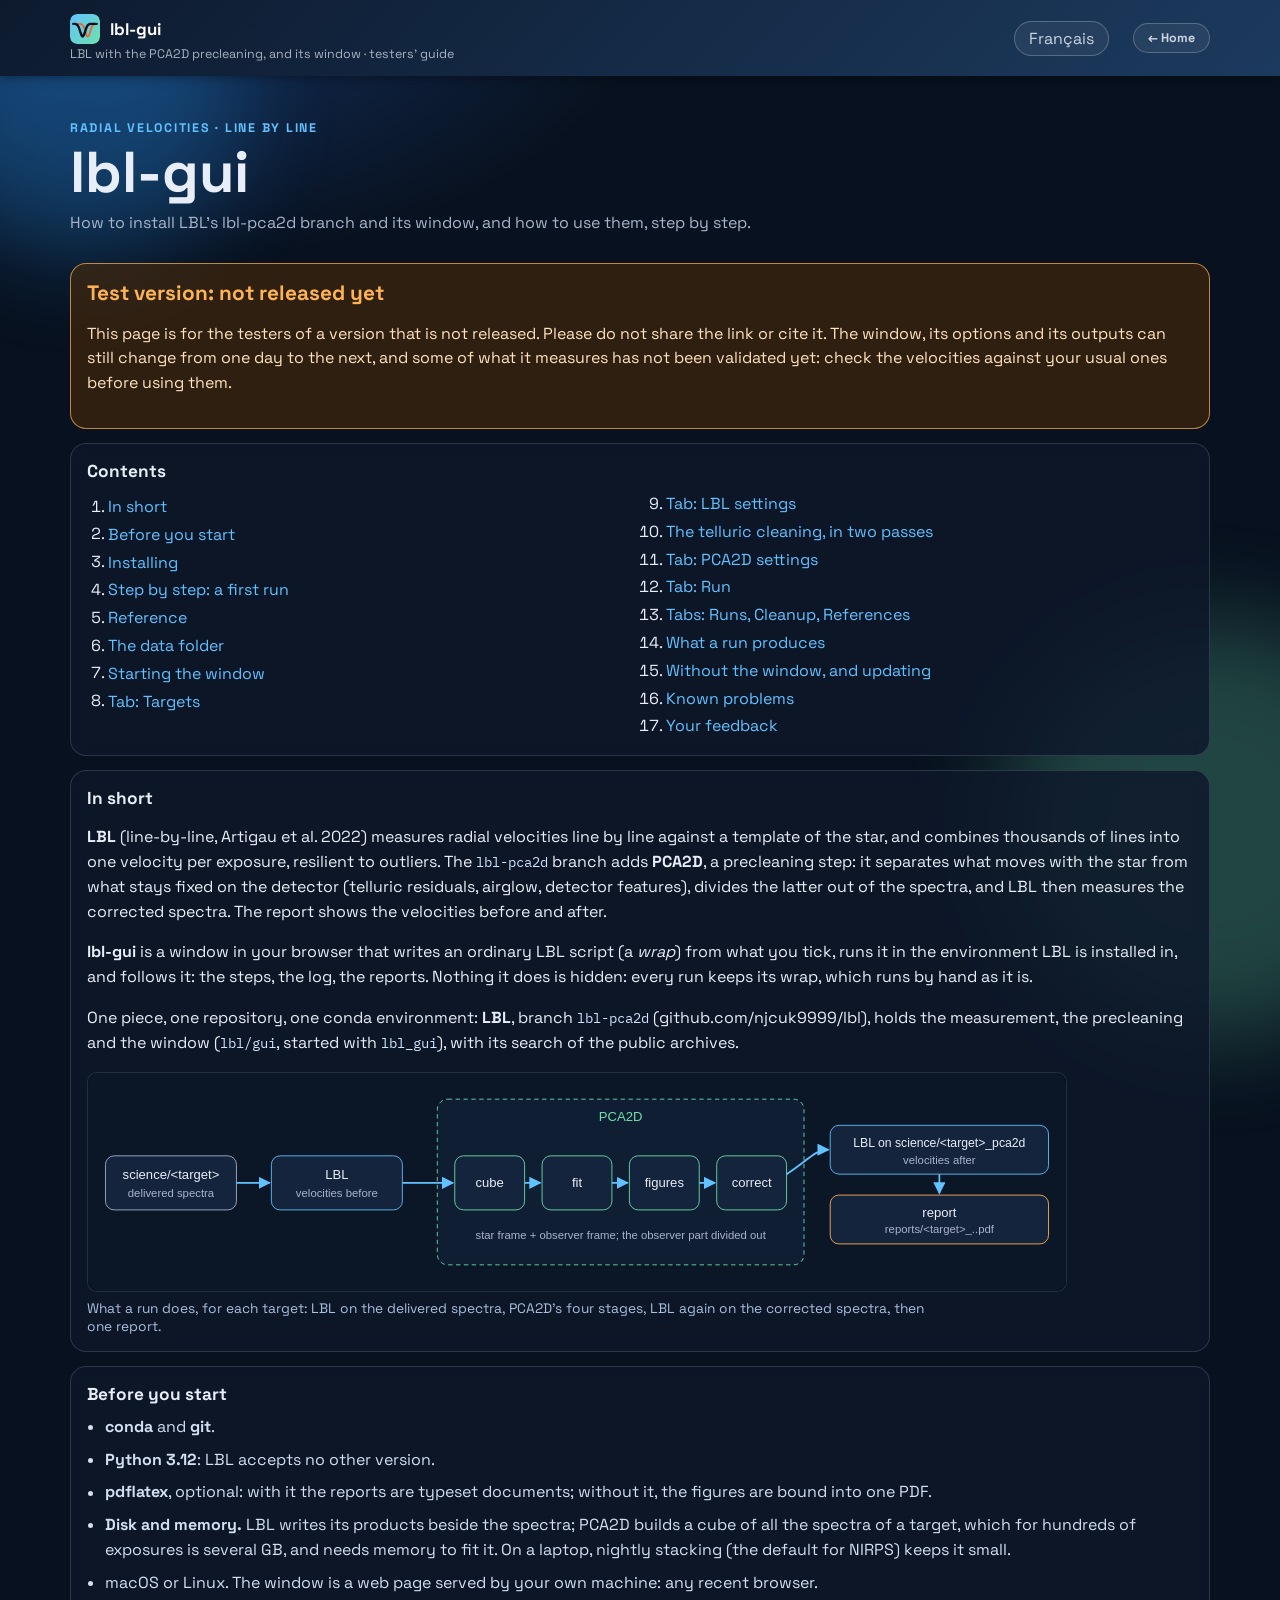
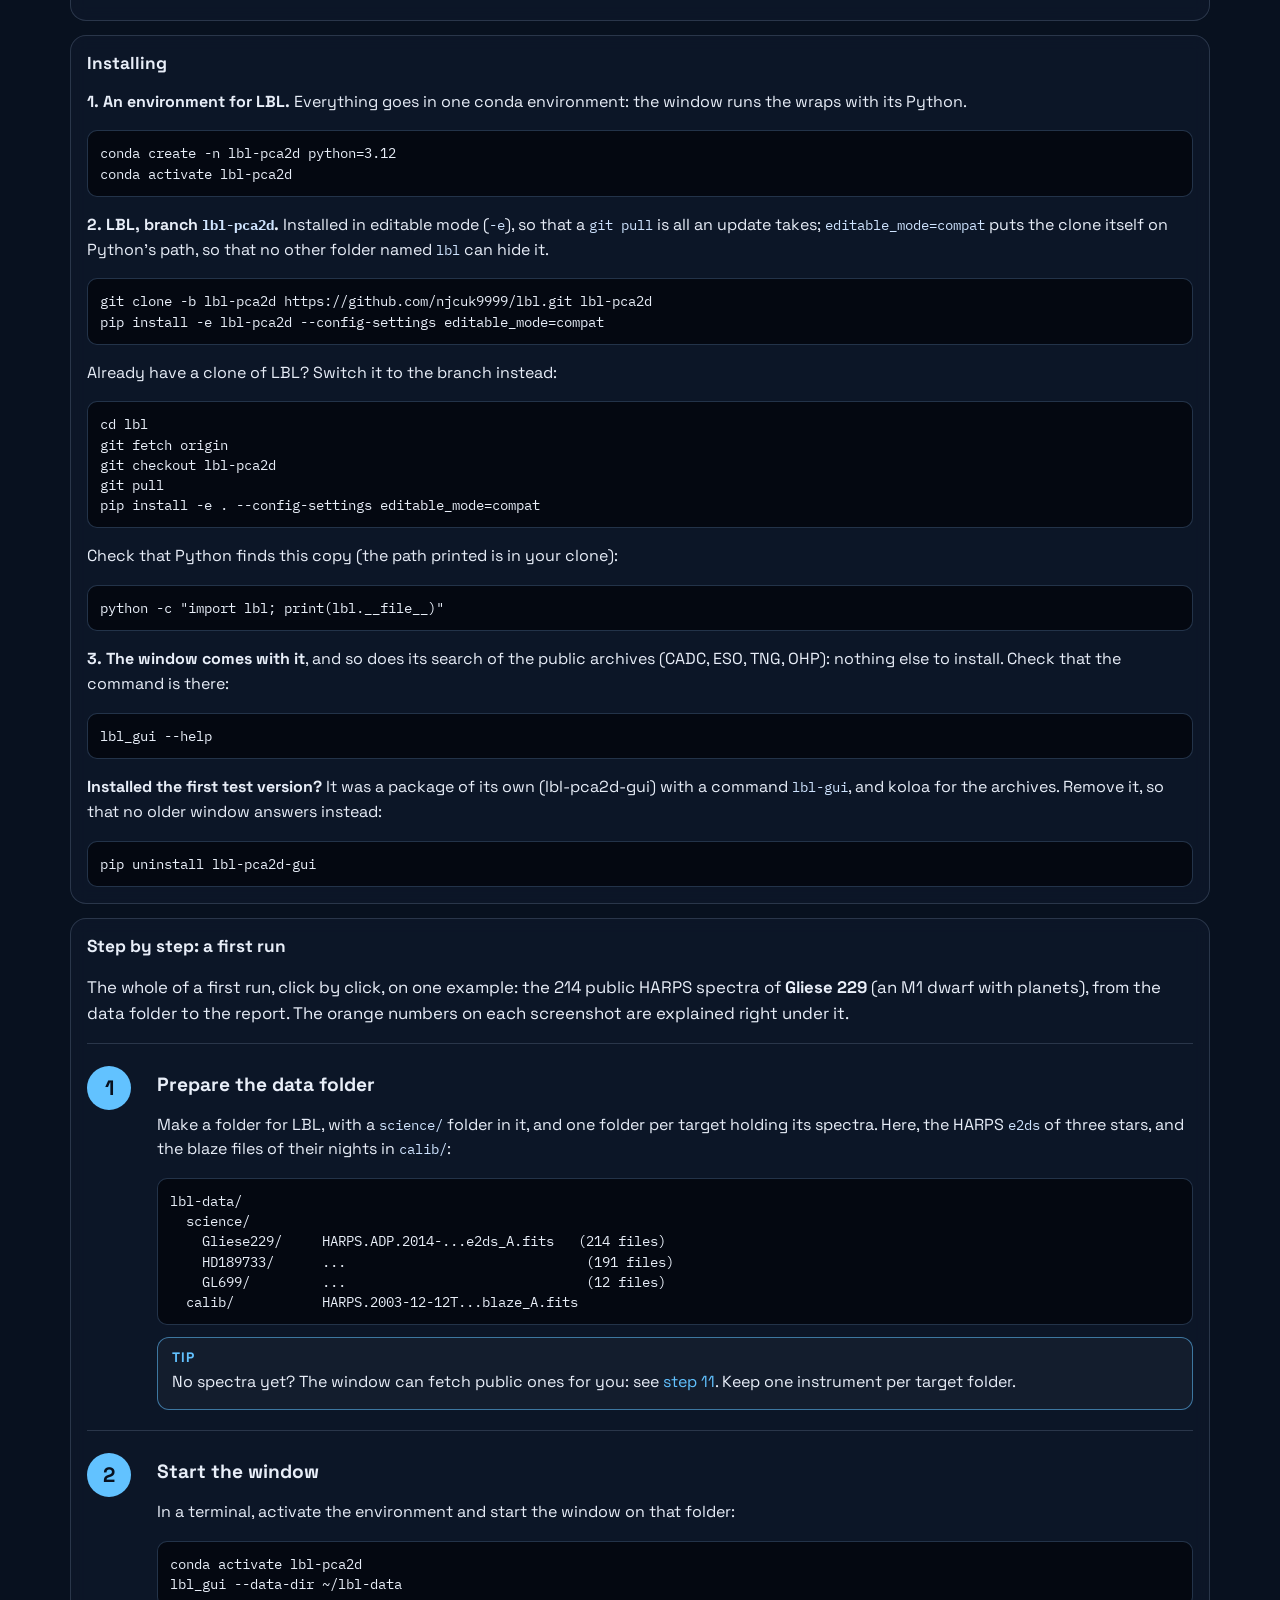
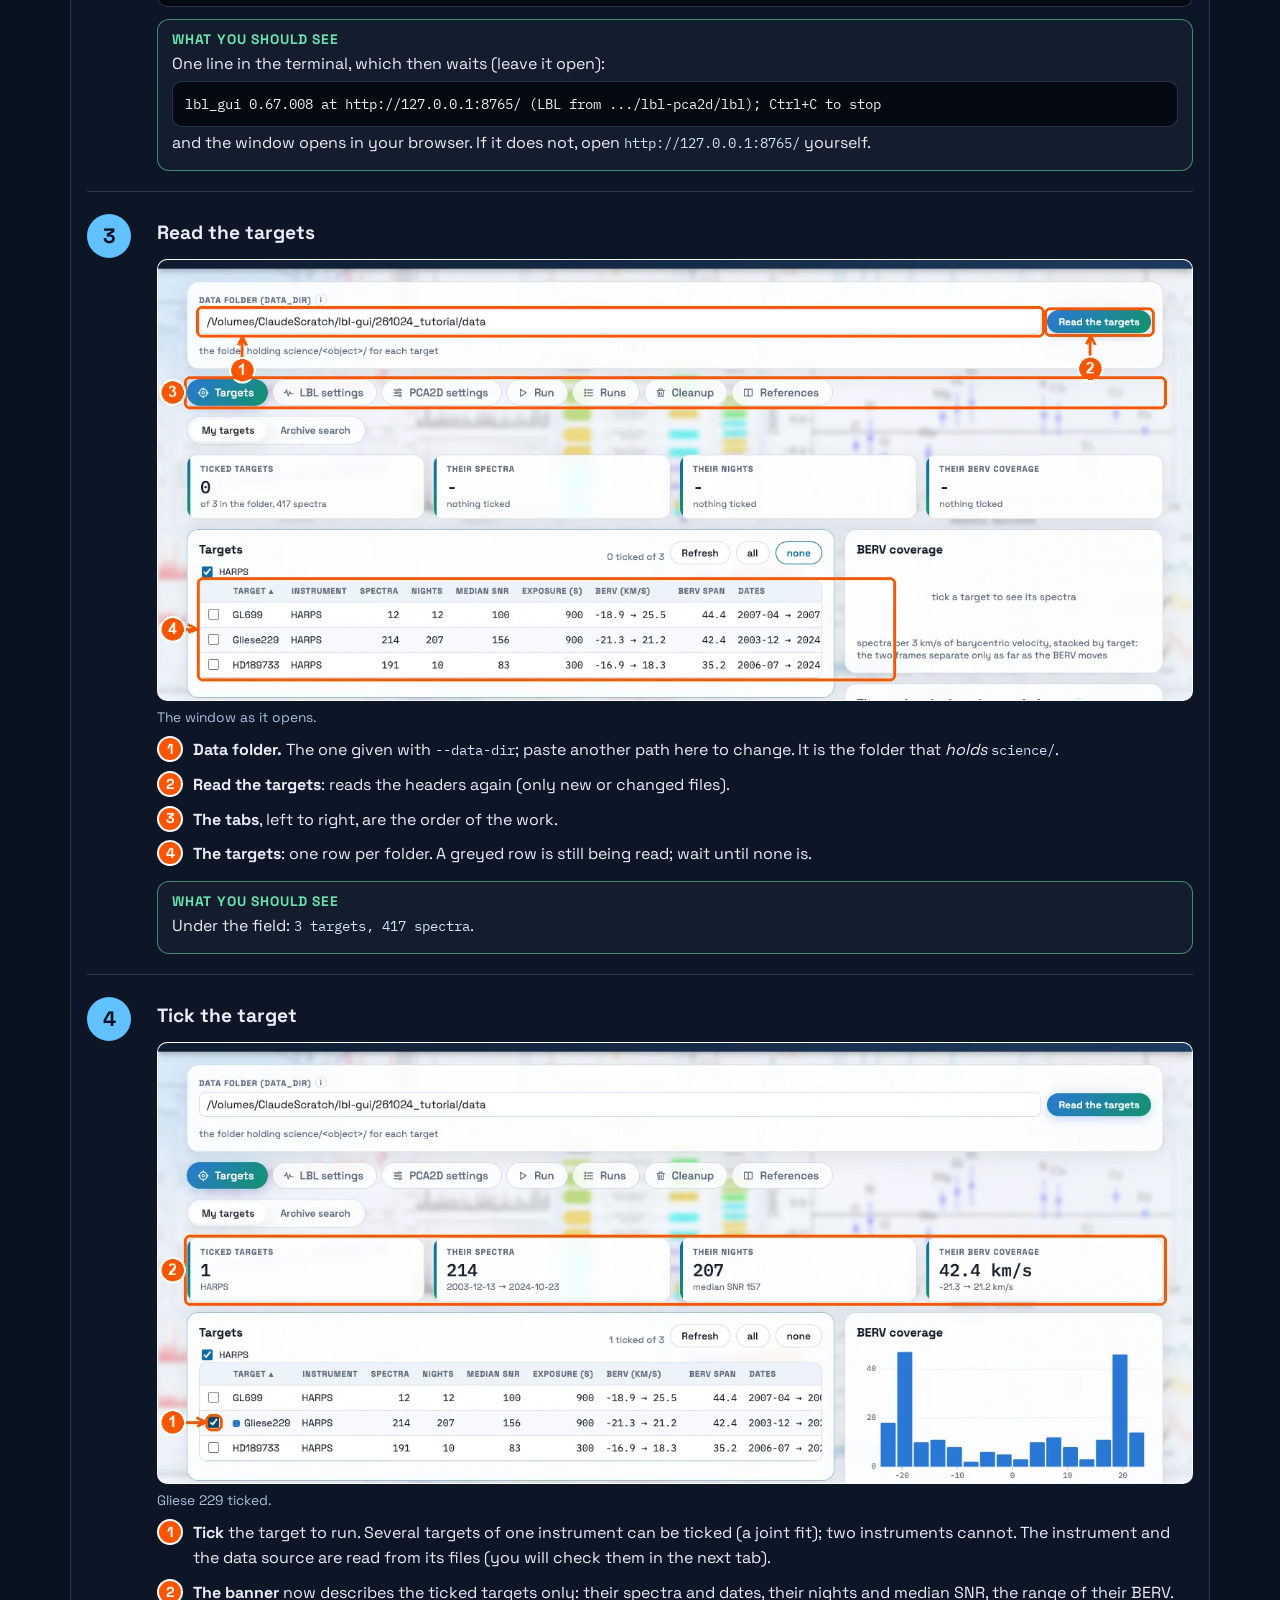
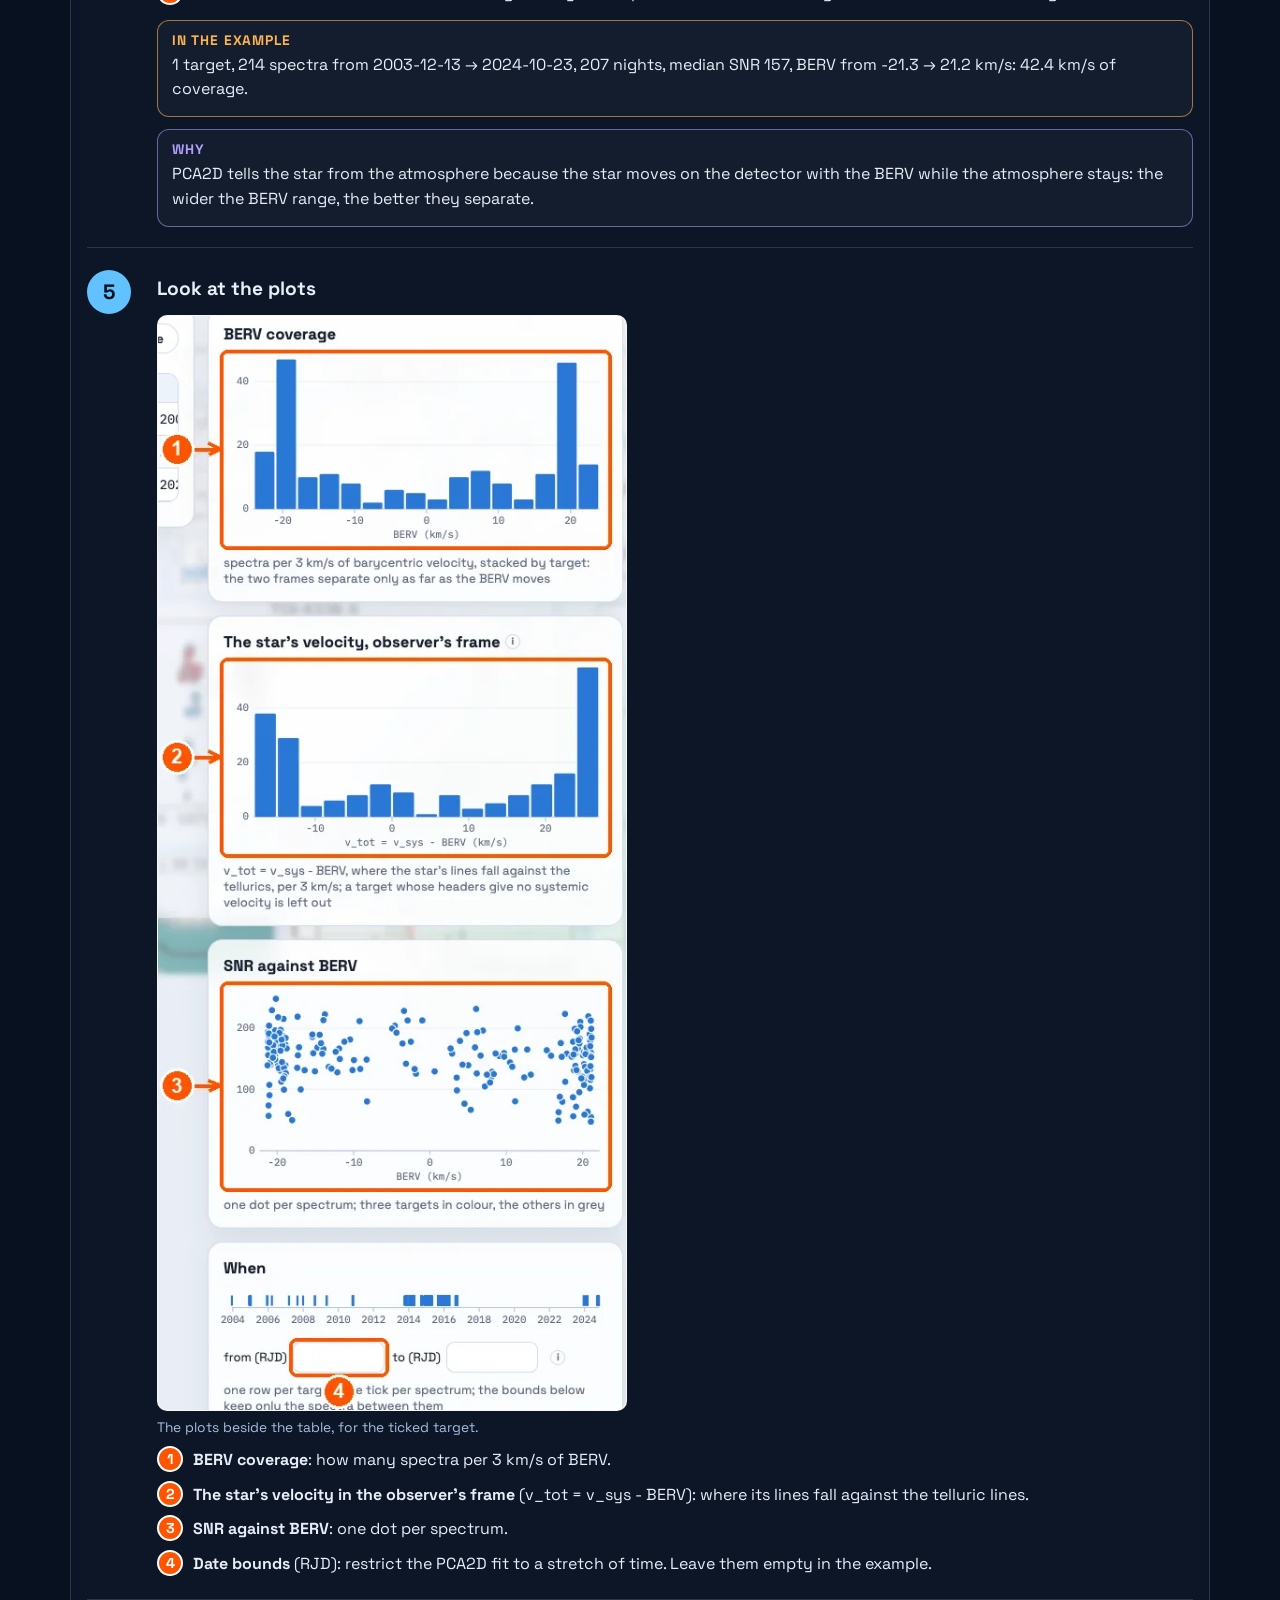
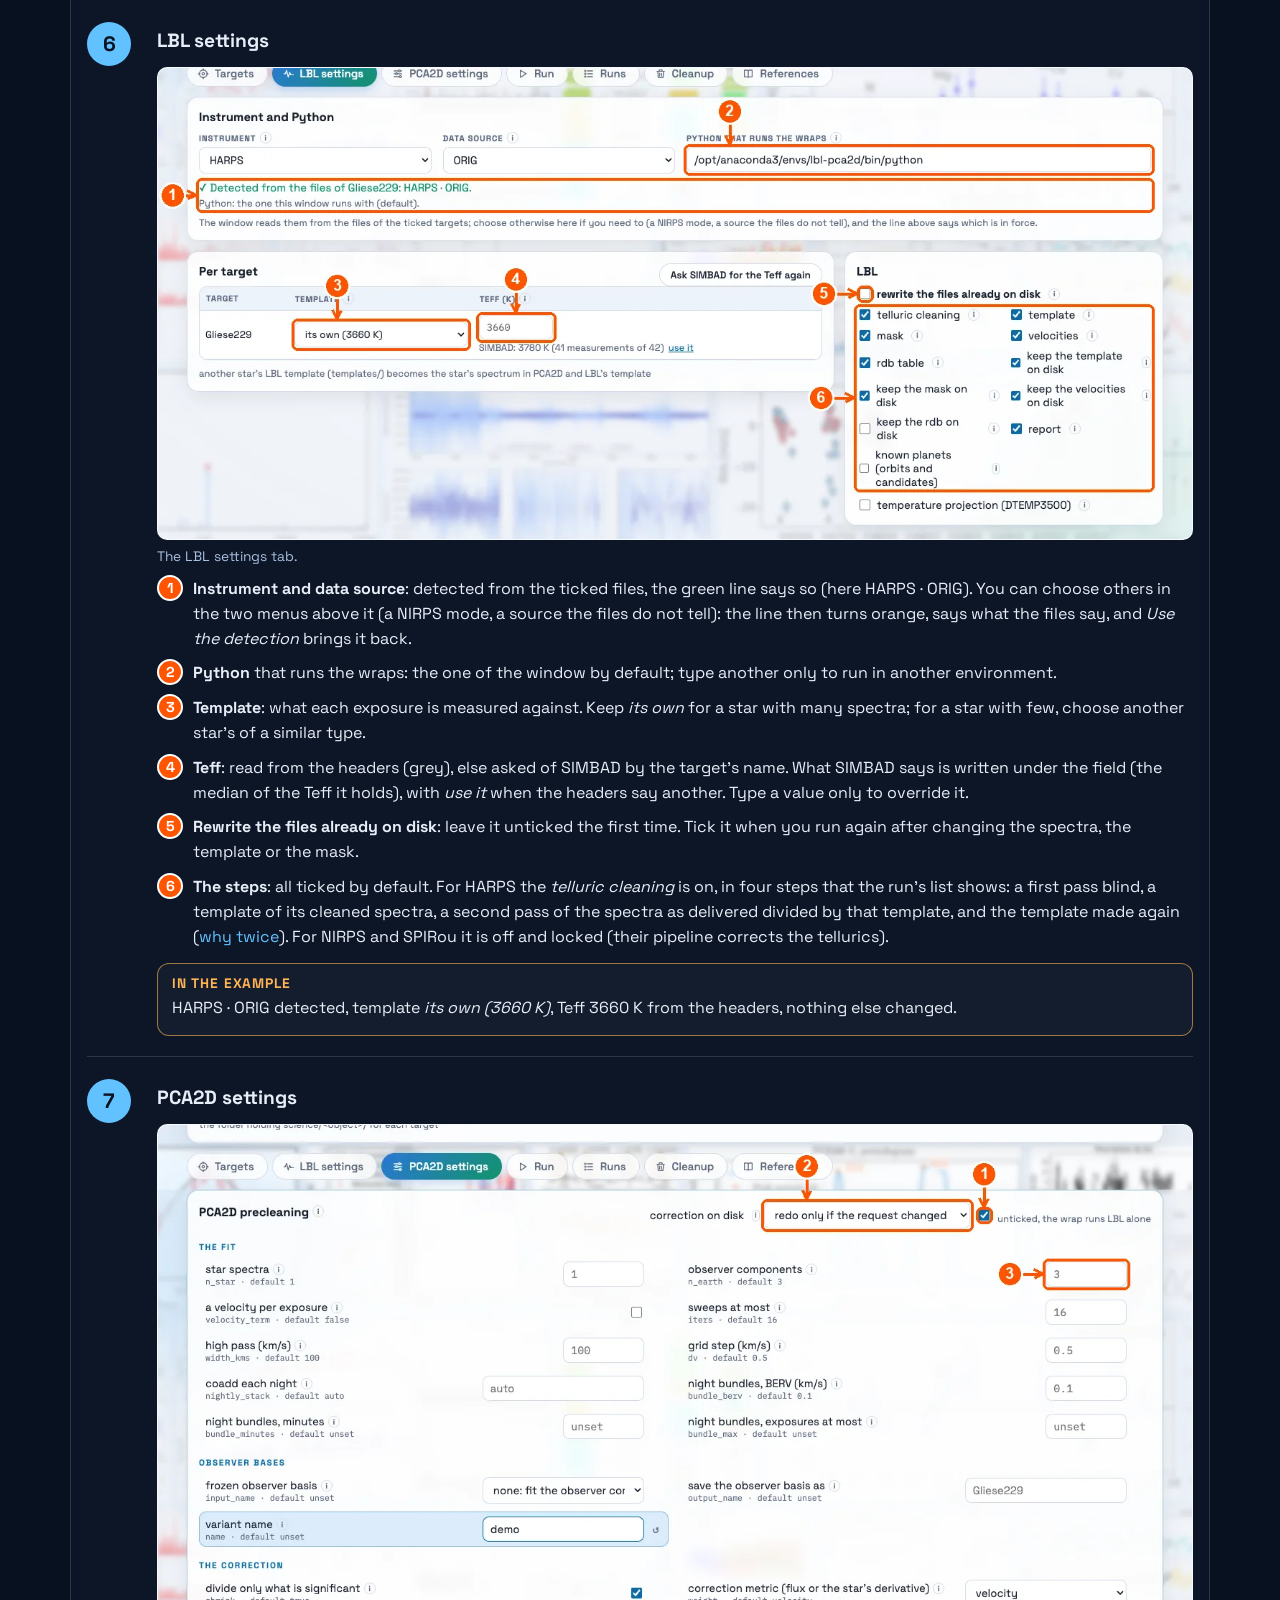
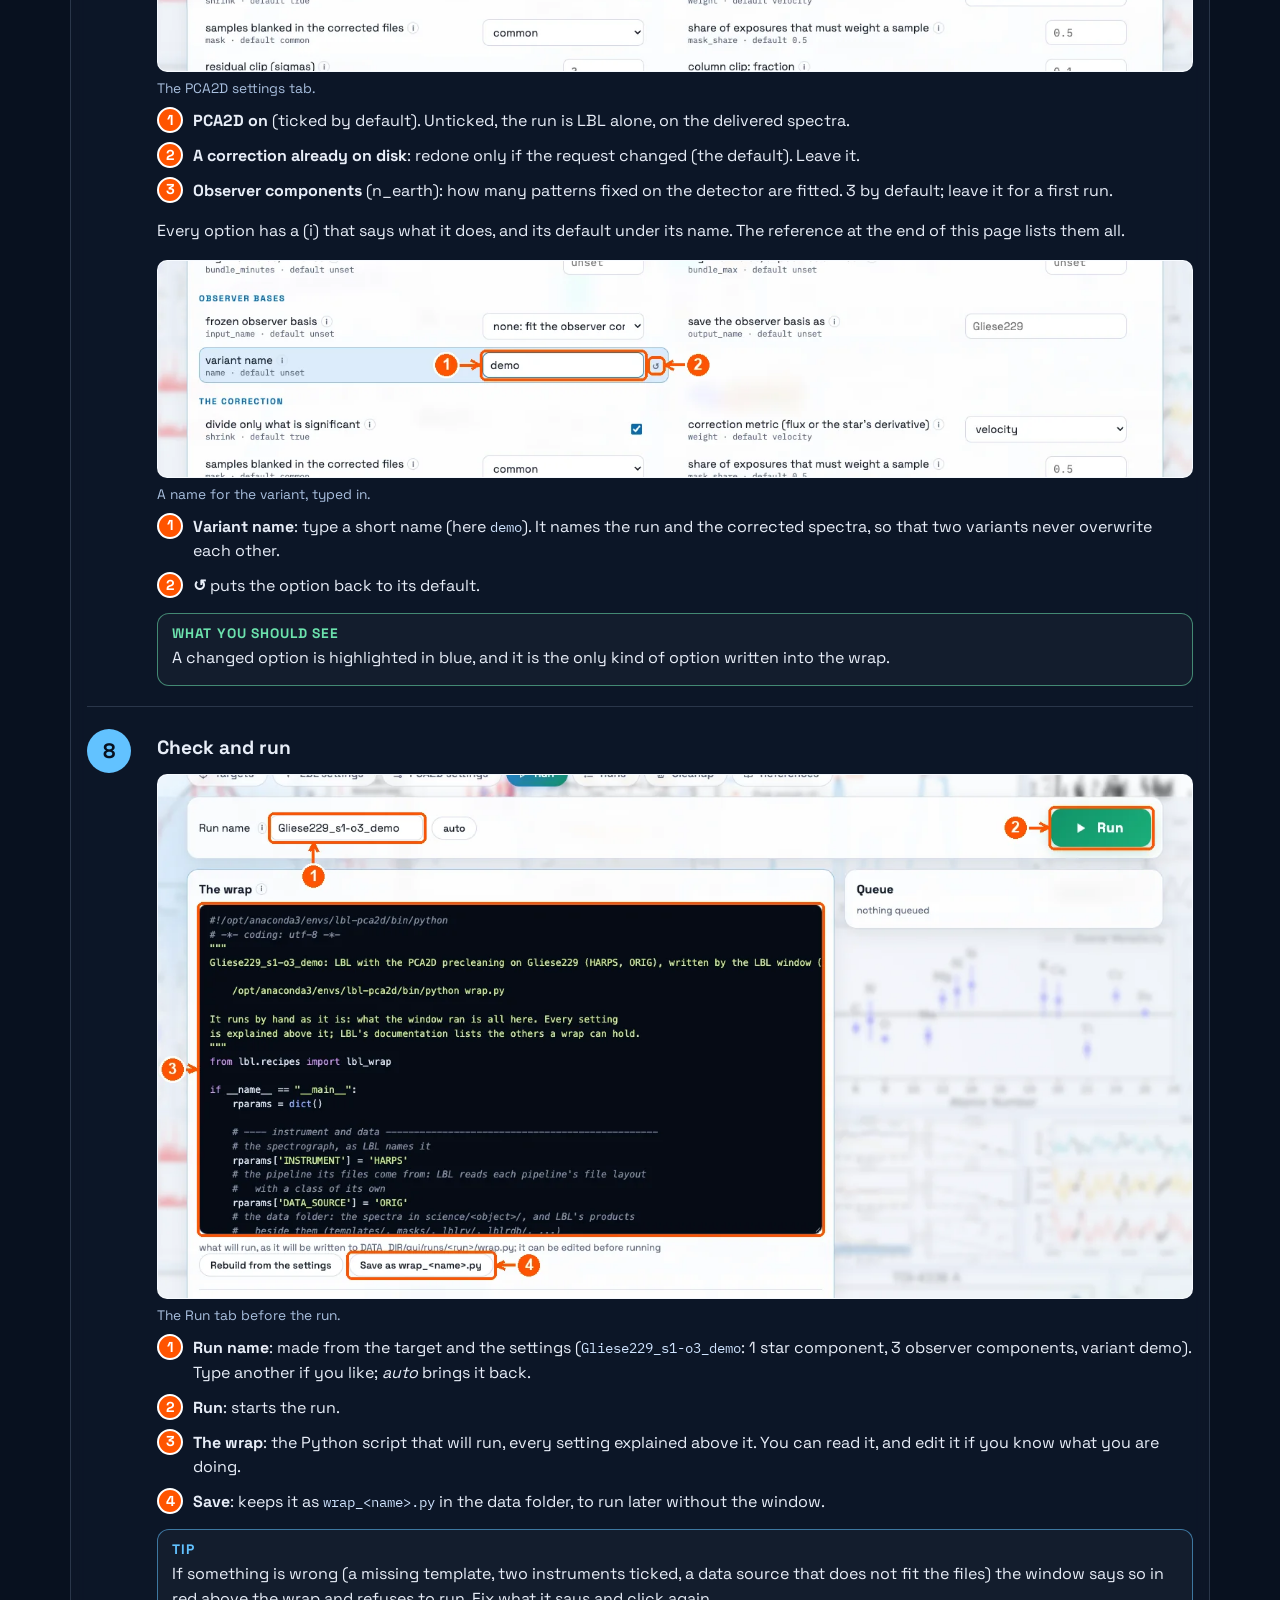
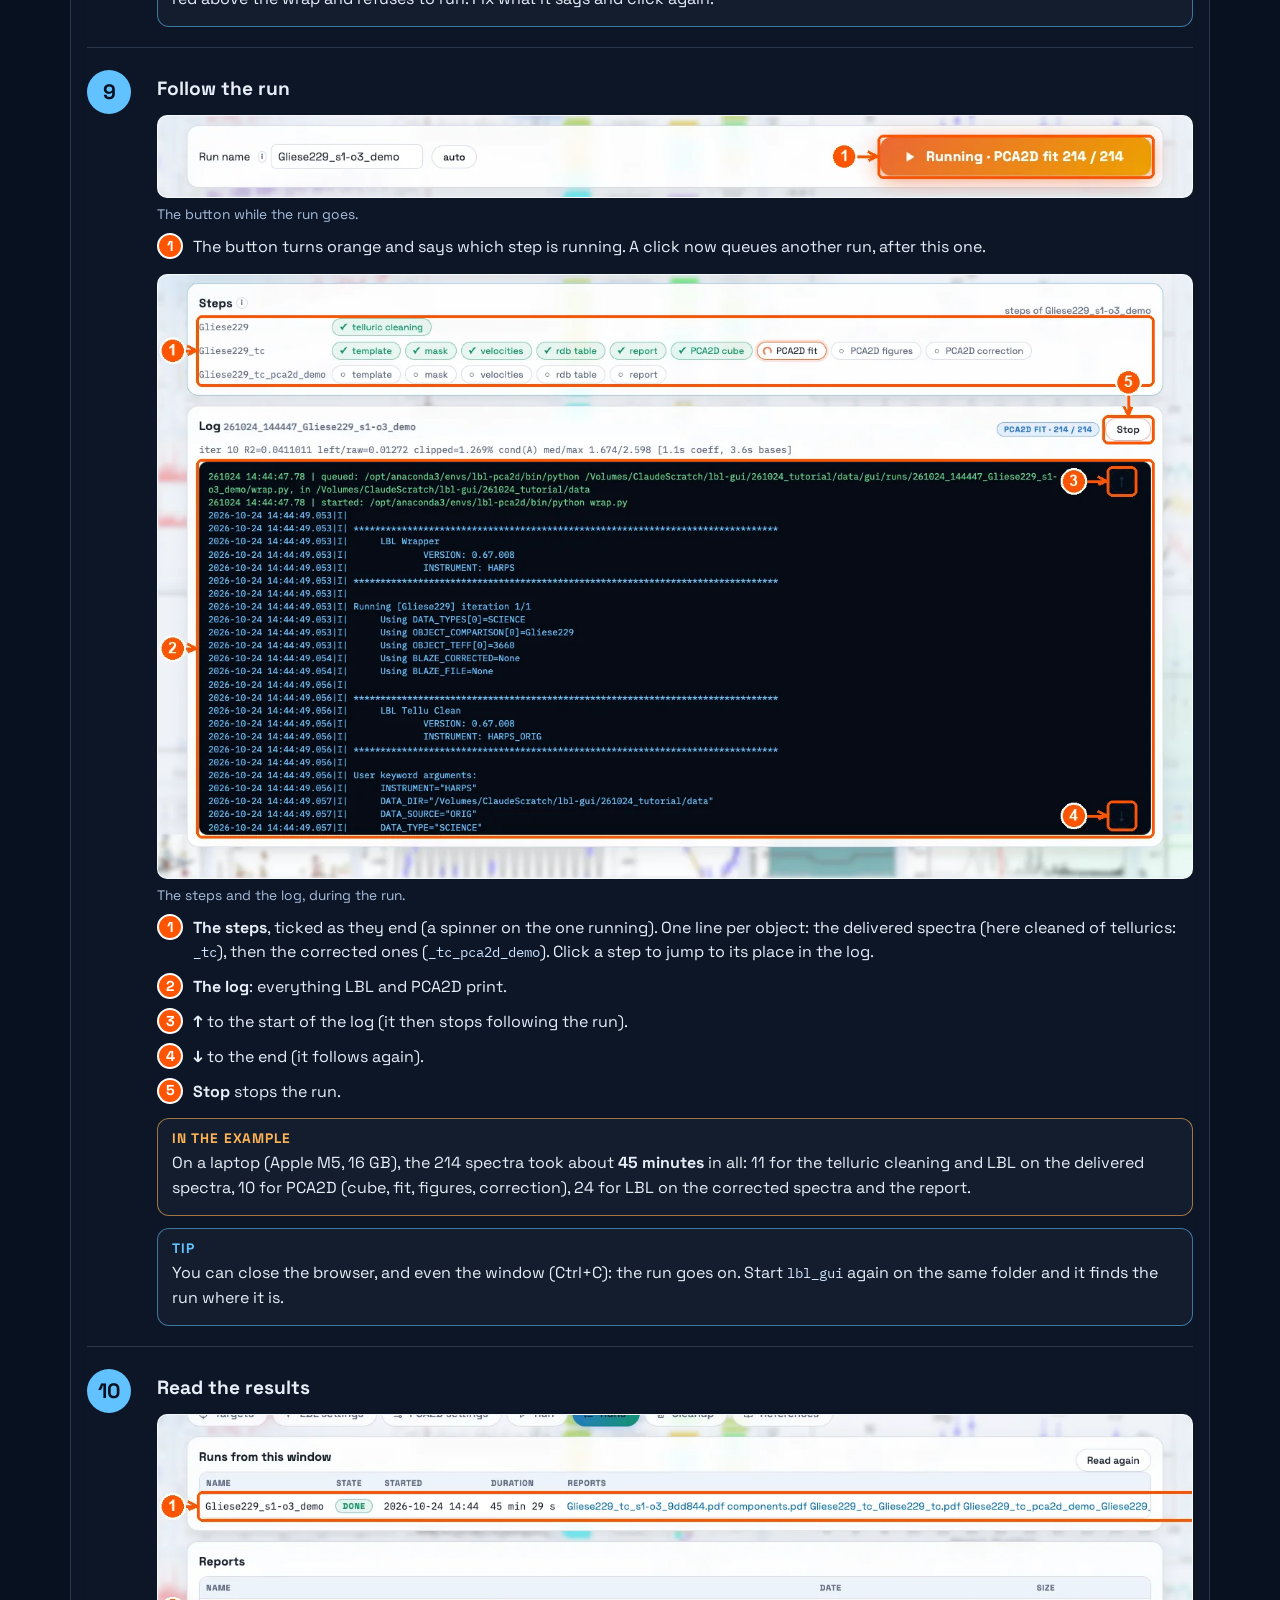
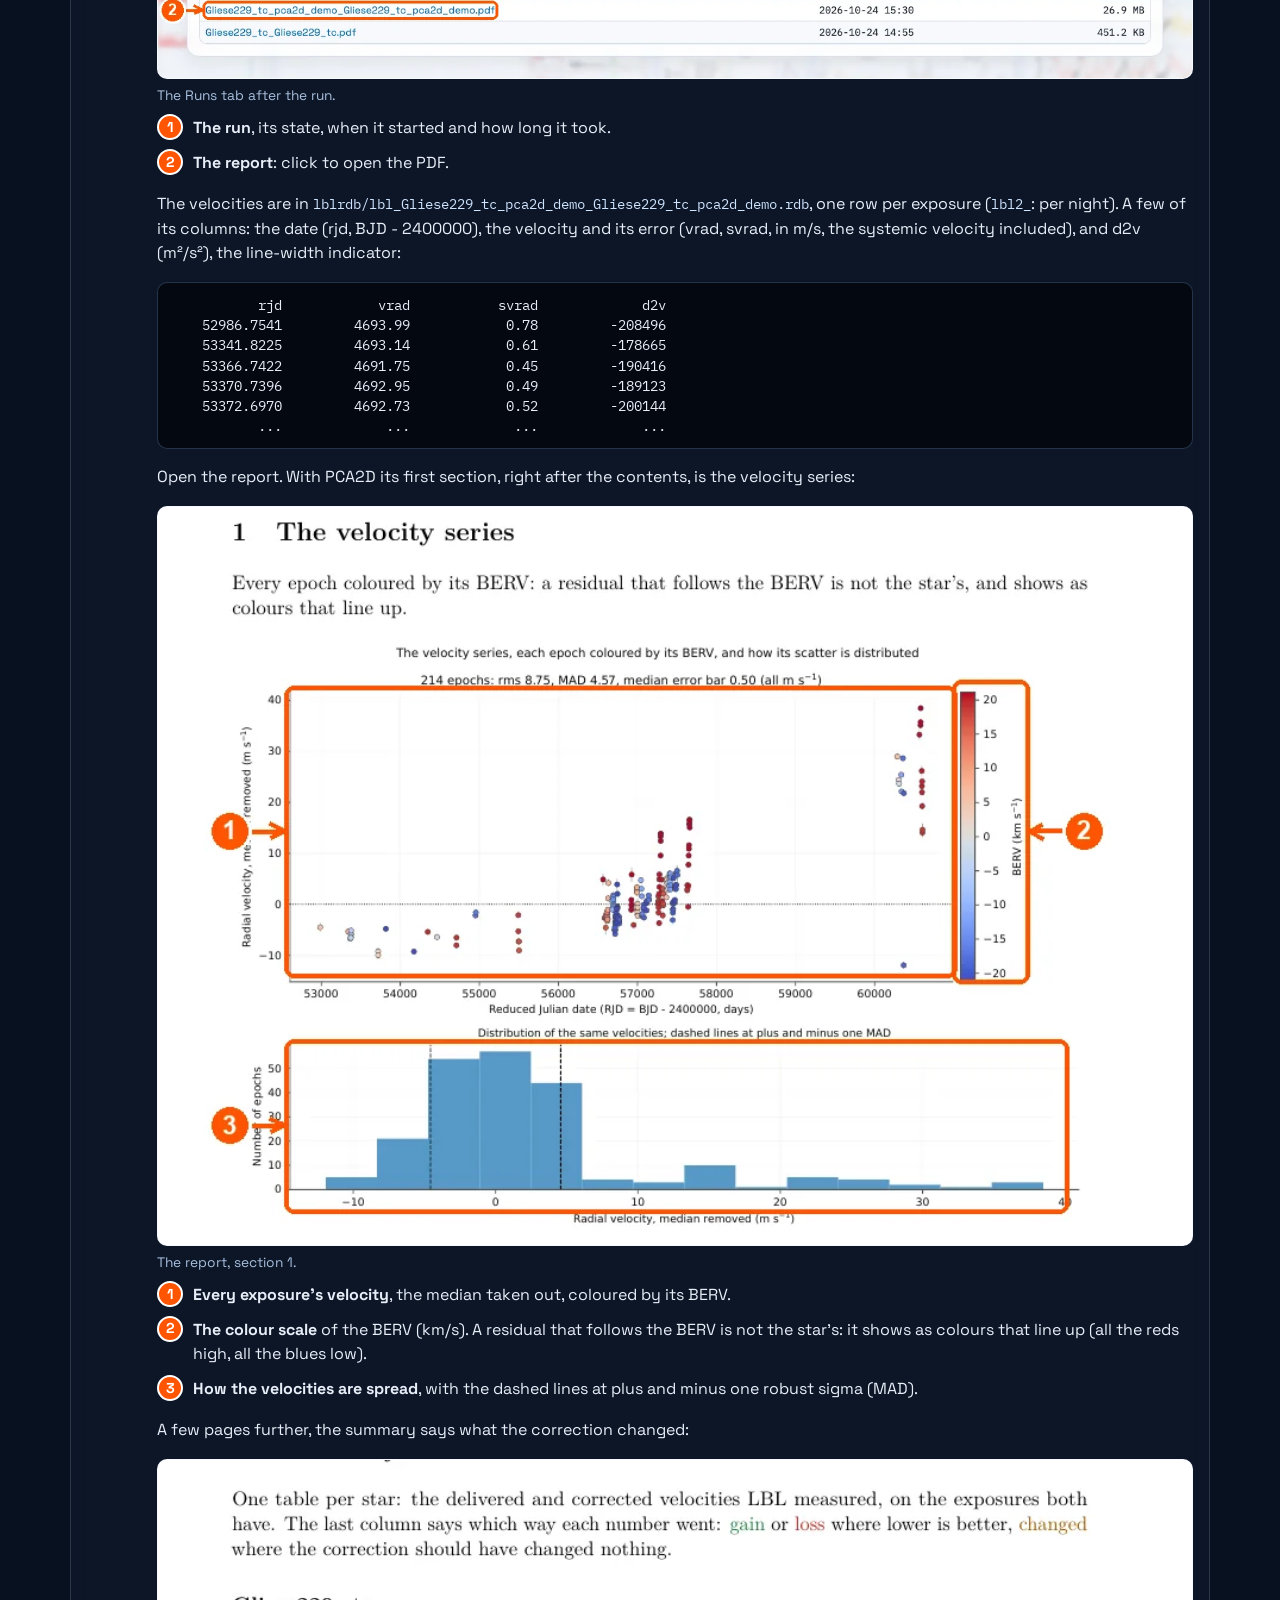
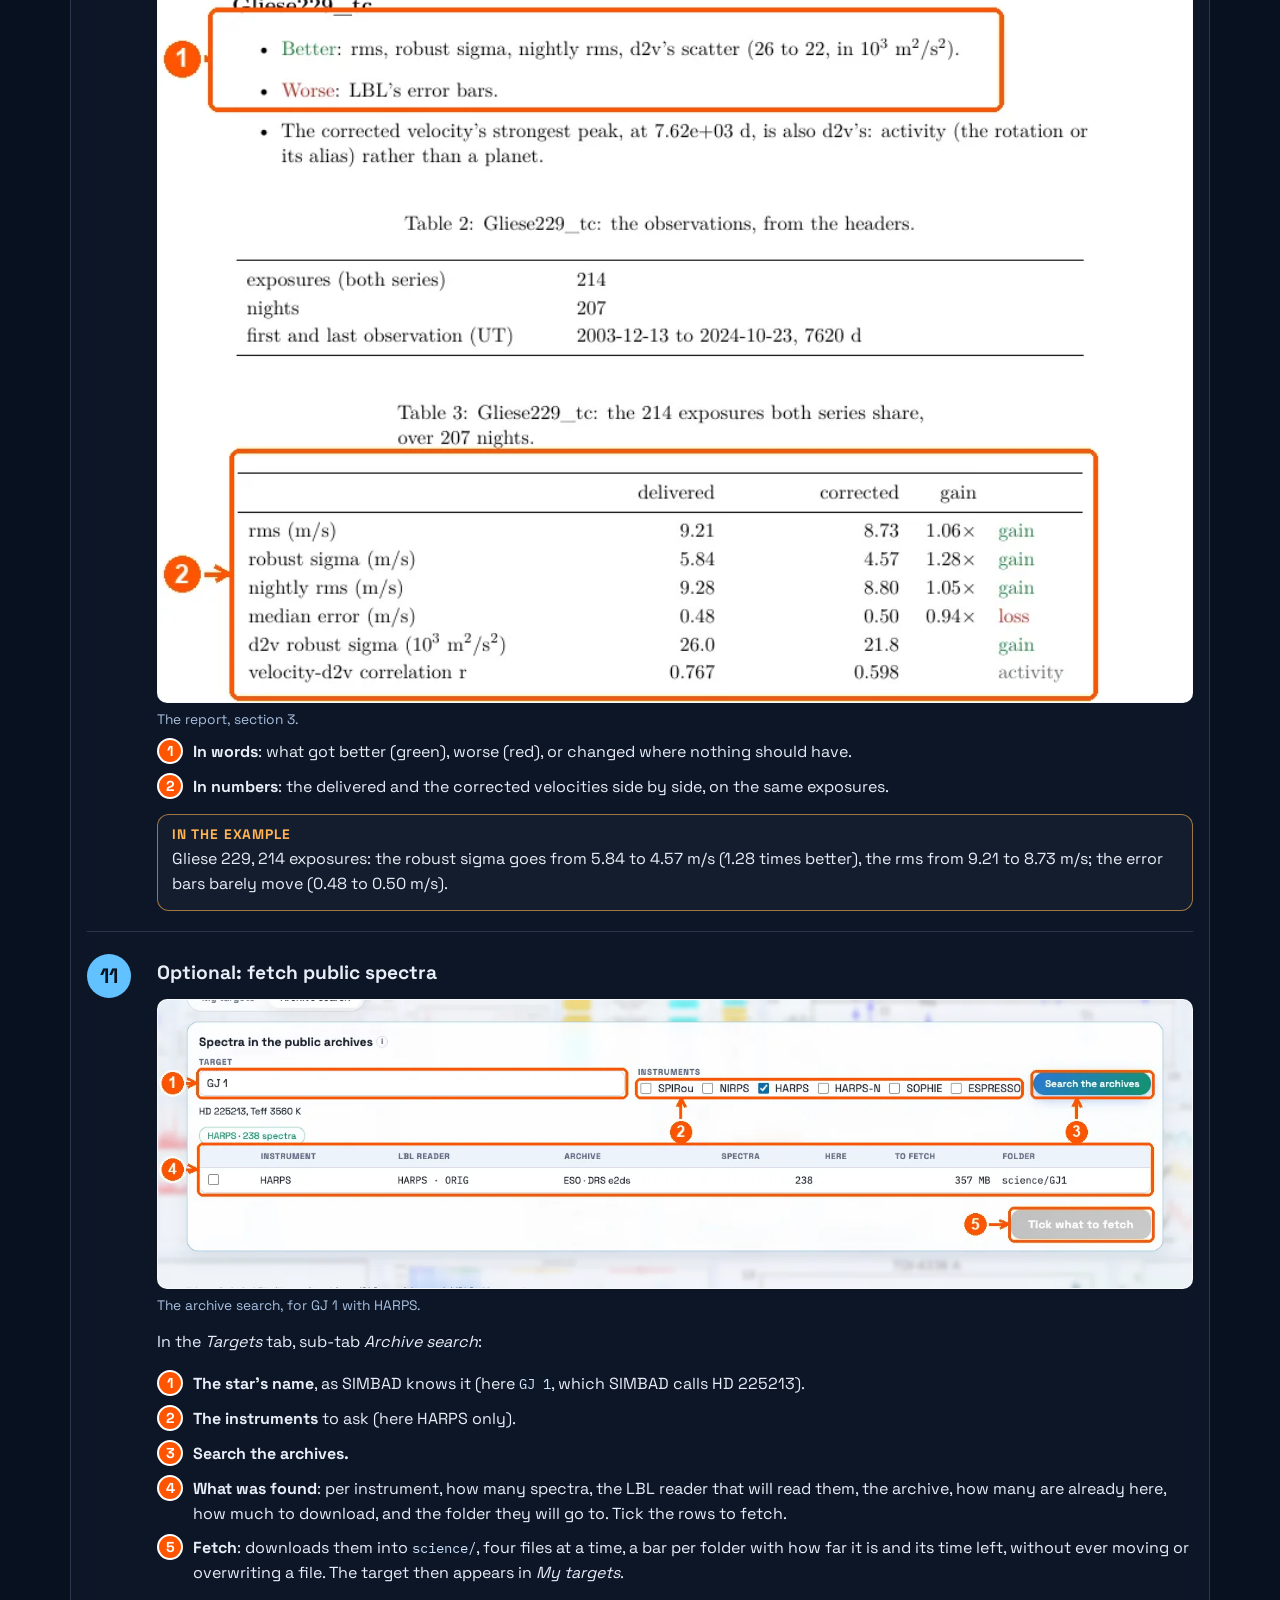
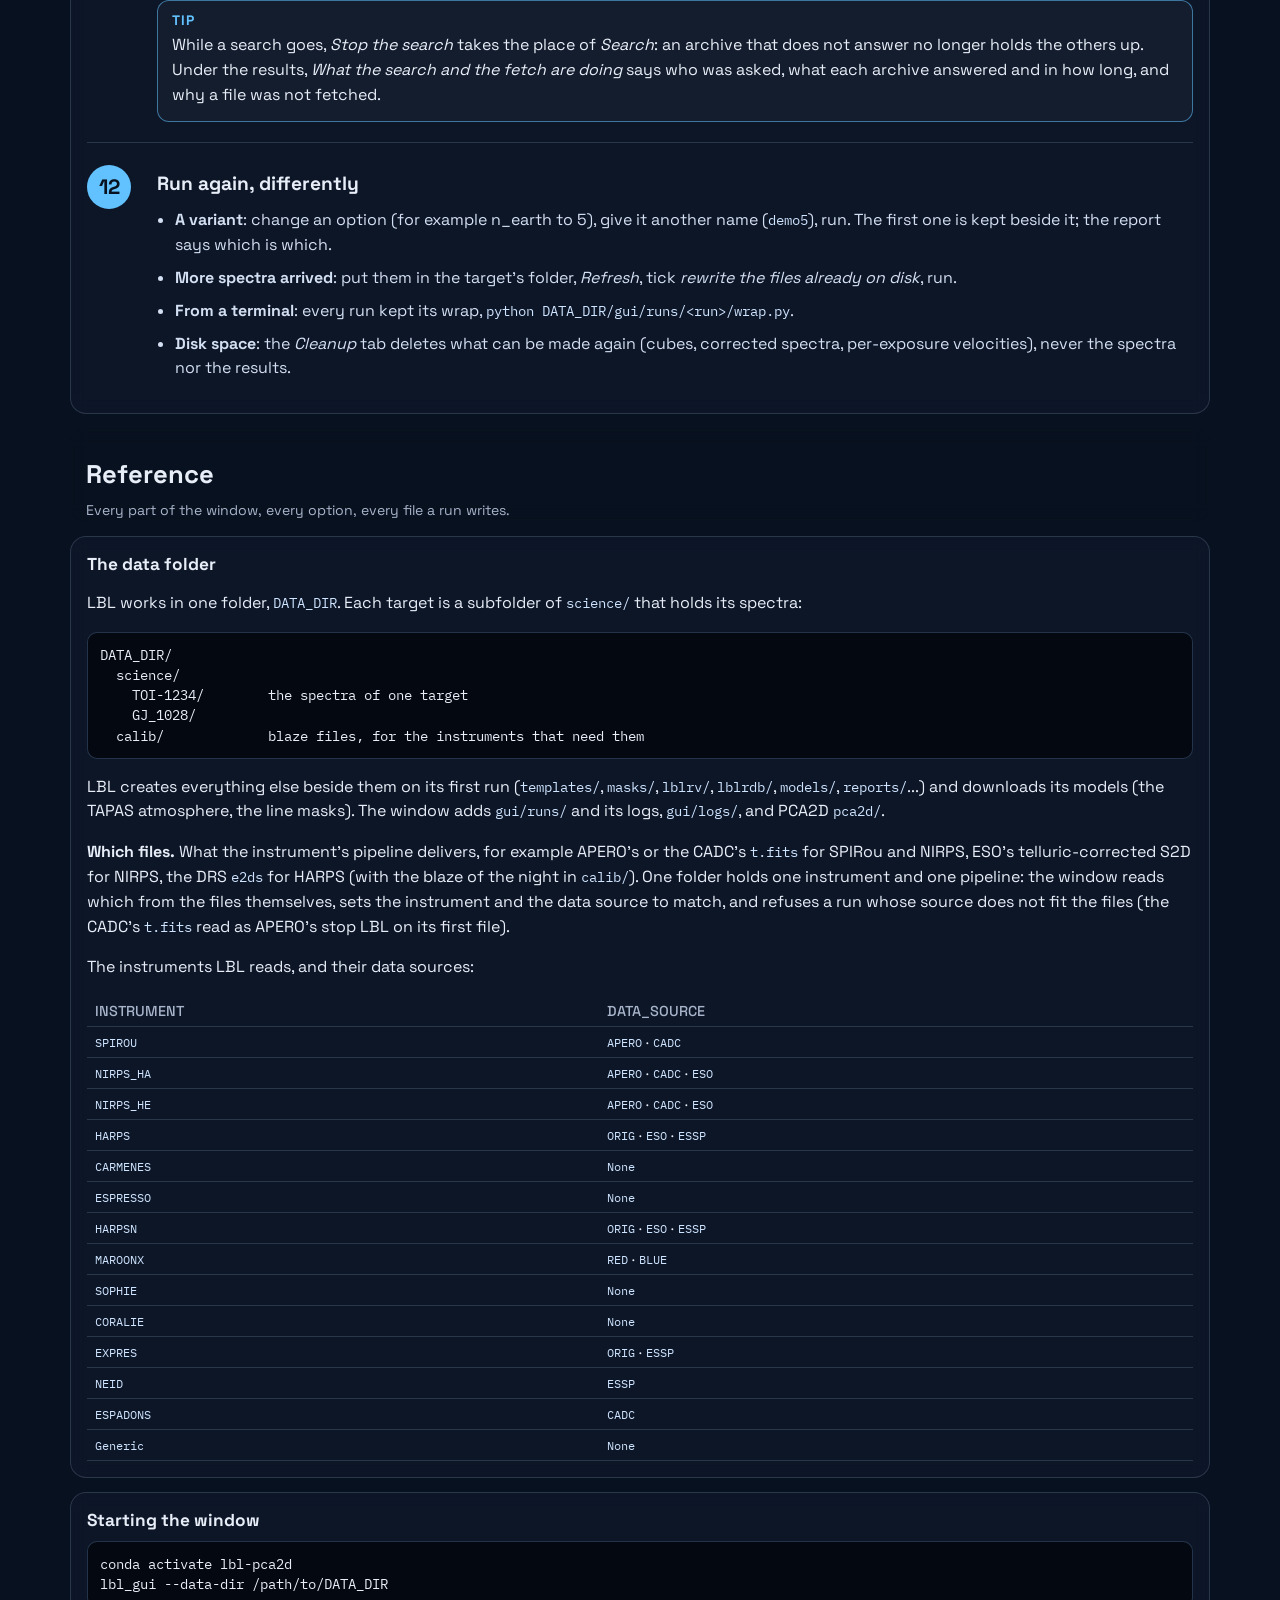
==== commit a9b61642: "lbl-gui guide: install LBL in editable_mode=compat; a folder named lbl on PYTHONPATH Co-Authored-By:" ====
--- a/lbl-gui/index.html
+++ b/lbl-gui/index.html
@@ -128,15 +128,17 @@
 conda activate lbl-pca2d</pre>
 <p><strong>2. LBL, branch <code>lbl-pca2d</code>.</strong> Installed in
 editable mode (<code>-e</code>), so that a <code>git pull</code> is all an
-update takes.</p>
+update takes; <code>editable_mode=compat</code> puts the clone itself on
+Python's path, so that no other folder named <code>lbl</code> can hide
+it.</p>
 <pre class="codeblock">git clone -b lbl-pca2d https://github.com/njcuk9999/lbl.git lbl-pca2d
-pip install -e lbl-pca2d</pre>
+pip install -e lbl-pca2d --config-settings editable_mode=compat</pre>
 <p>Already have a clone of LBL? Switch it to the branch instead:</p>
 <pre class="codeblock">cd lbl
 git fetch origin
 git checkout lbl-pca2d
 git pull
-pip install -e .</pre>
+pip install -e . --config-settings editable_mode=compat</pre>
 <p>Check that Python finds this copy (the path printed is in your
 clone):</p>
 <pre class="codeblock">python -c "import lbl; print(lbl.__file__)"</pre>
@@ -154,15 +156,17 @@
 conda activate lbl-pca2d</pre>
 <p><strong>2. LBL, branche <code>lbl-pca2d</code>.</strong> Installé en mode
 éditable (<code>-e</code>), pour qu'un <code>git pull</code> suffise à le
-mettre à jour.</p>
+mettre à jour ; <code>editable_mode=compat</code> met le clone lui-même dans
+le chemin de Python, pour qu'aucun autre dossier nommé <code>lbl</code> ne
+puisse le cacher.</p>
 <pre class="codeblock">git clone -b lbl-pca2d https://github.com/njcuk9999/lbl.git lbl-pca2d
-pip install -e lbl-pca2d</pre>
+pip install -e lbl-pca2d --config-settings editable_mode=compat</pre>
 <p>Vous avez déjà un clone de LBL ? Passez-le plutôt sur la branche :</p>
 <pre class="codeblock">cd lbl
 git fetch origin
 git checkout lbl-pca2d
 git pull
-pip install -e .</pre>
+pip install -e . --config-settings editable_mode=compat</pre>
 <p>Vérifiez que Python trouve bien cette copie (le chemin affiché est dans
 votre clone) :</p>
 <pre class="codeblock">python -c "import lbl; print(lbl.__file__)"</pre>
@@ -676,6 +680,14 @@
 <code>pip install -e .</code> dans le clone).</p>
 </div></section><section class="card span-3" id="trouble"><h2><span lang="en">Known problems</span><span lang="fr">Problèmes connus</span></h2><div lang="en">
 <ul class="feature-list">
+<li><strong><code>lbl_gui</code> stops at once, or
+<code>python -c "import lbl; print(lbl.__file__)"</code> prints
+<code>None</code>.</strong> A folder named <code>lbl</code> on Python's path
+(an old clone in your home folder, when <code>PYTHONPATH</code> lists it)
+hides the install. Reinstall with
+<code>pip install -e &lt;your clone&gt; --config-settings
+editable_mode=compat</code>, or take that folder's parent off
+<code>PYTHONPATH</code>.</li>
 <li><strong>Vetted templates are not on LBL's server yet.</strong> A run that
 asks for one (<code>VETTED_&lt;star&gt;</code>) is refused by the window
 while the file is missing. Measure each target against its own template in
@@ -701,6 +713,14 @@
 page without the cache (Cmd+Shift+R or Ctrl+Shift+R).</li>
 </ul></div><div lang="fr">
 <ul class="feature-list">
+<li><strong><code>lbl_gui</code> s'arrête aussitôt, ou
+<code>python -c "import lbl; print(lbl.__file__)"</code> affiche
+<code>None</code>.</strong> Un dossier nommé <code>lbl</code> dans le chemin
+de Python (un ancien clone dans votre dossier personnel, quand
+<code>PYTHONPATH</code> le contient) cache l'installation. Réinstallez avec
+<code>pip install -e &lt;votre clone&gt; --config-settings
+editable_mode=compat</code>, ou retirez le dossier parent de
+<code>PYTHONPATH</code>.</li>
 <li><strong>Les templates validés ne sont pas encore sur le serveur de
 LBL.</strong> Un run qui en demande un (<code>VETTED_&lt;étoile&gt;</code>)
 est refusé par la fenêtre tant que le fichier manque. Mesurez chaque cible
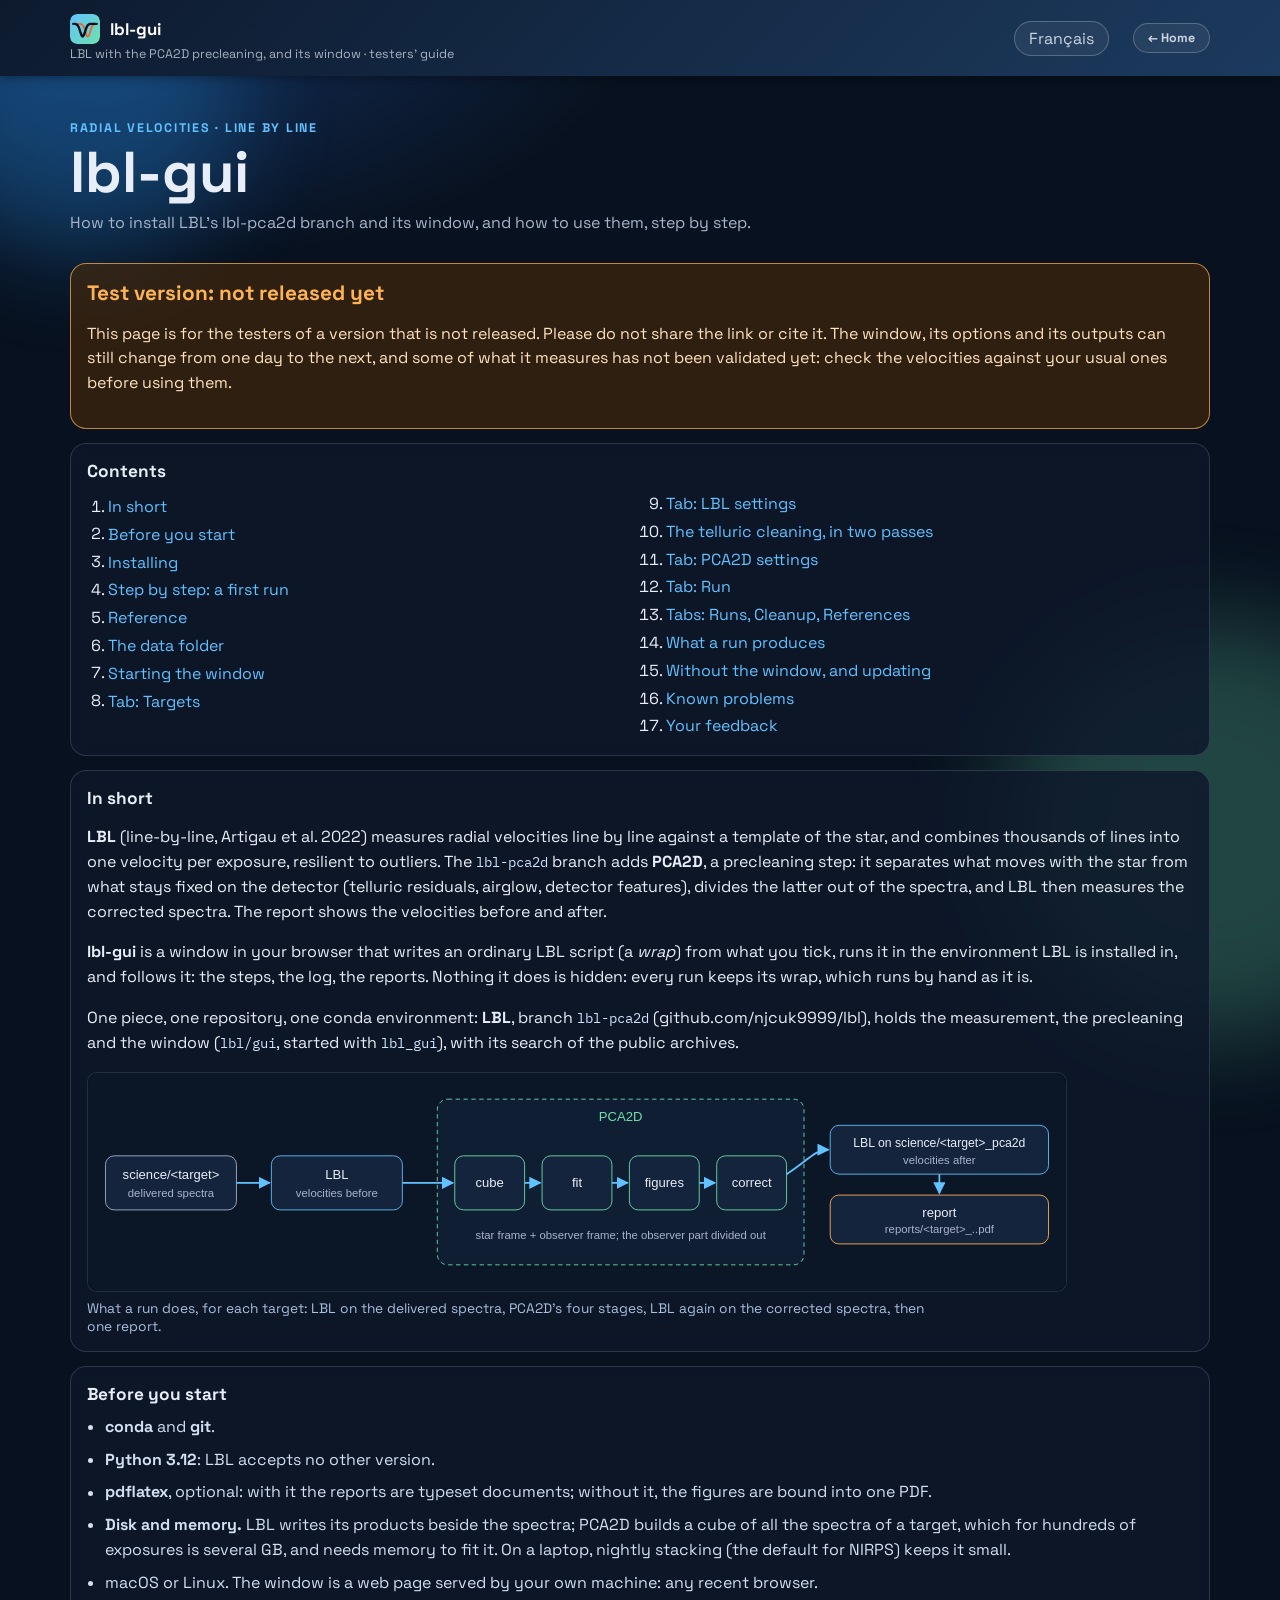
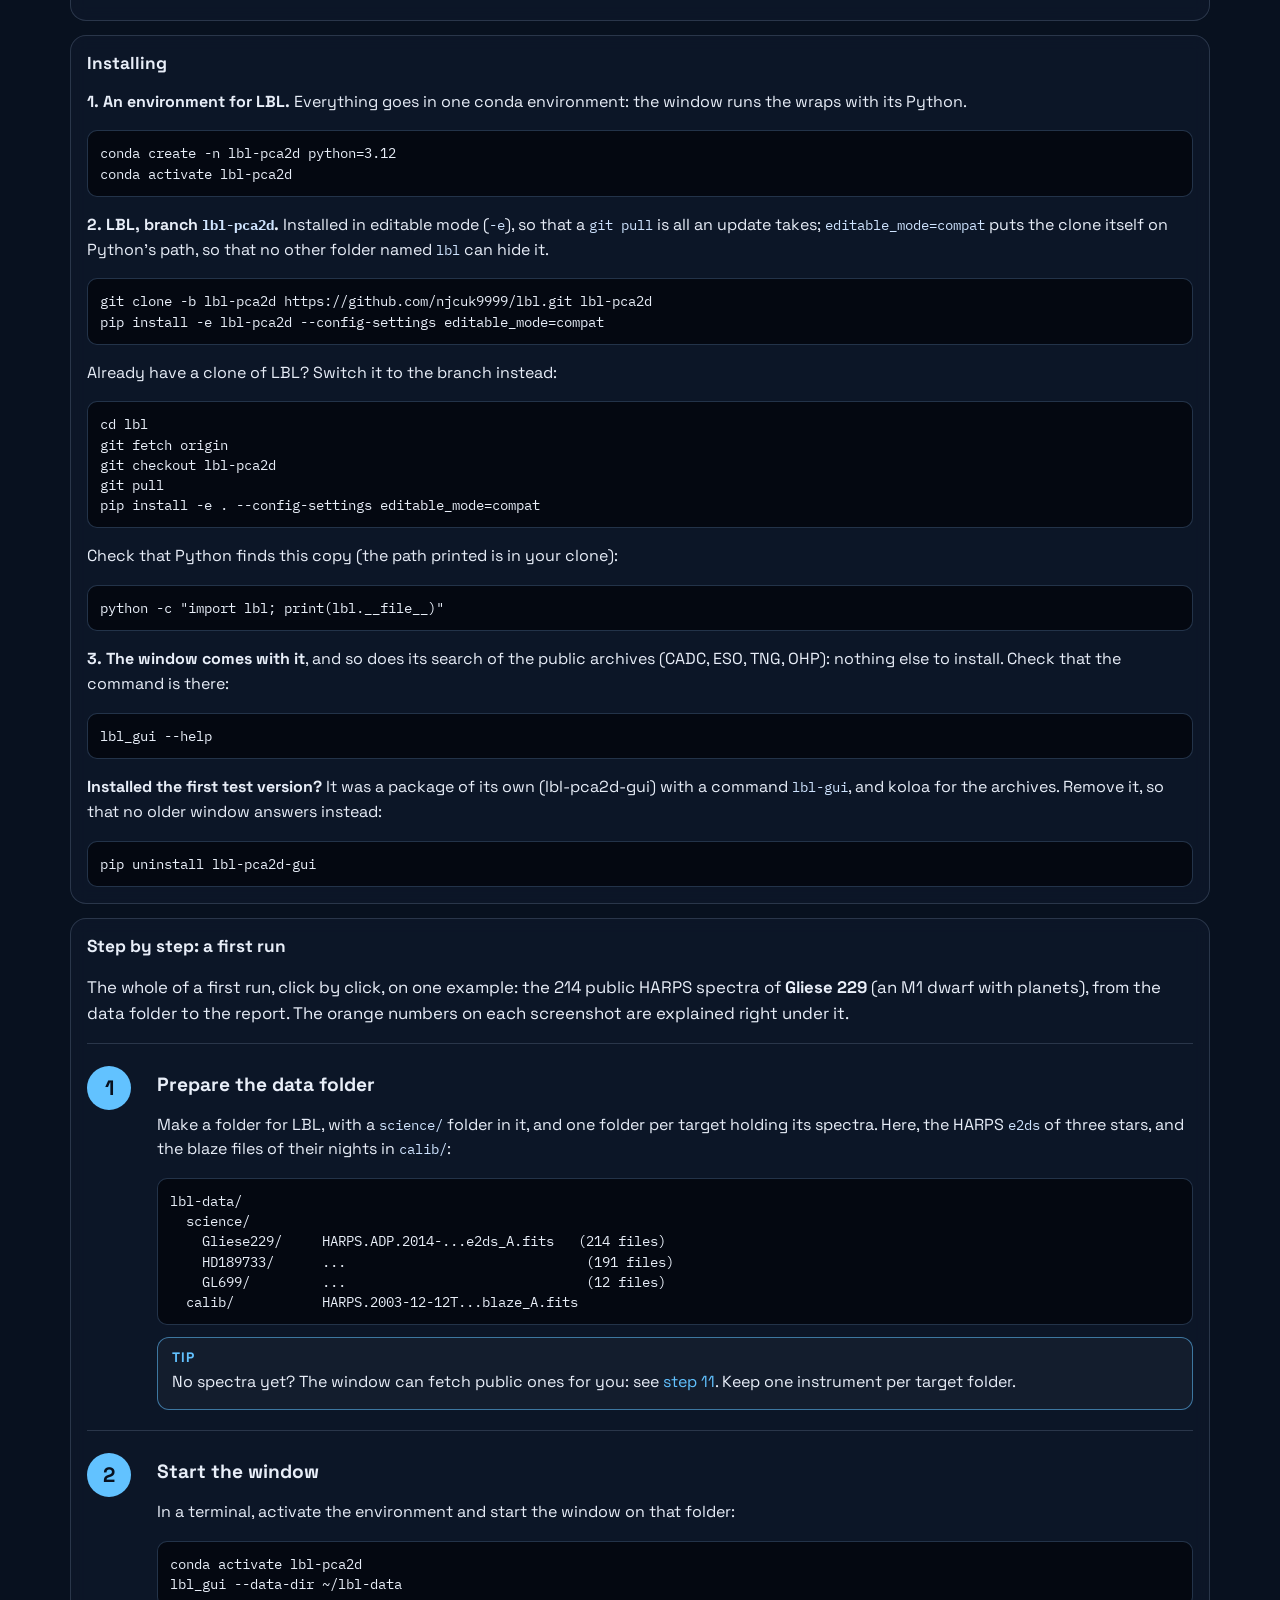
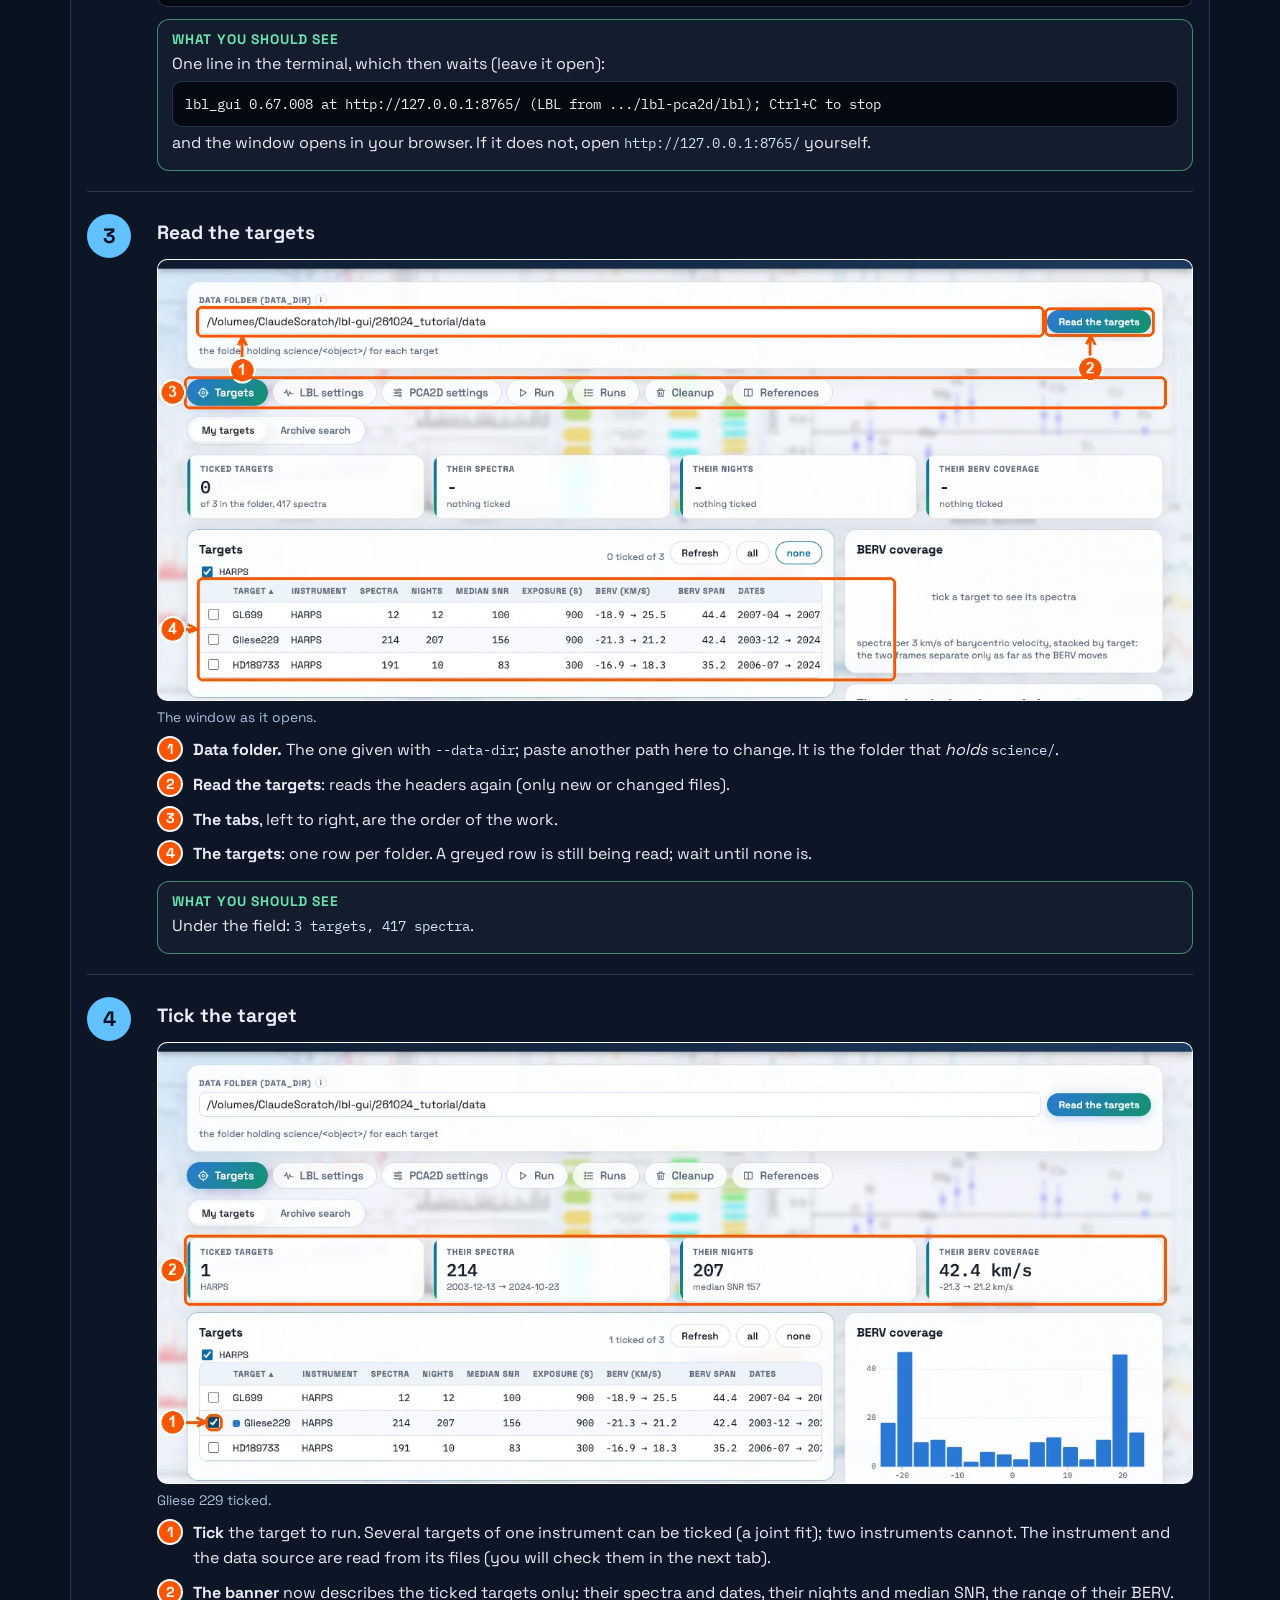
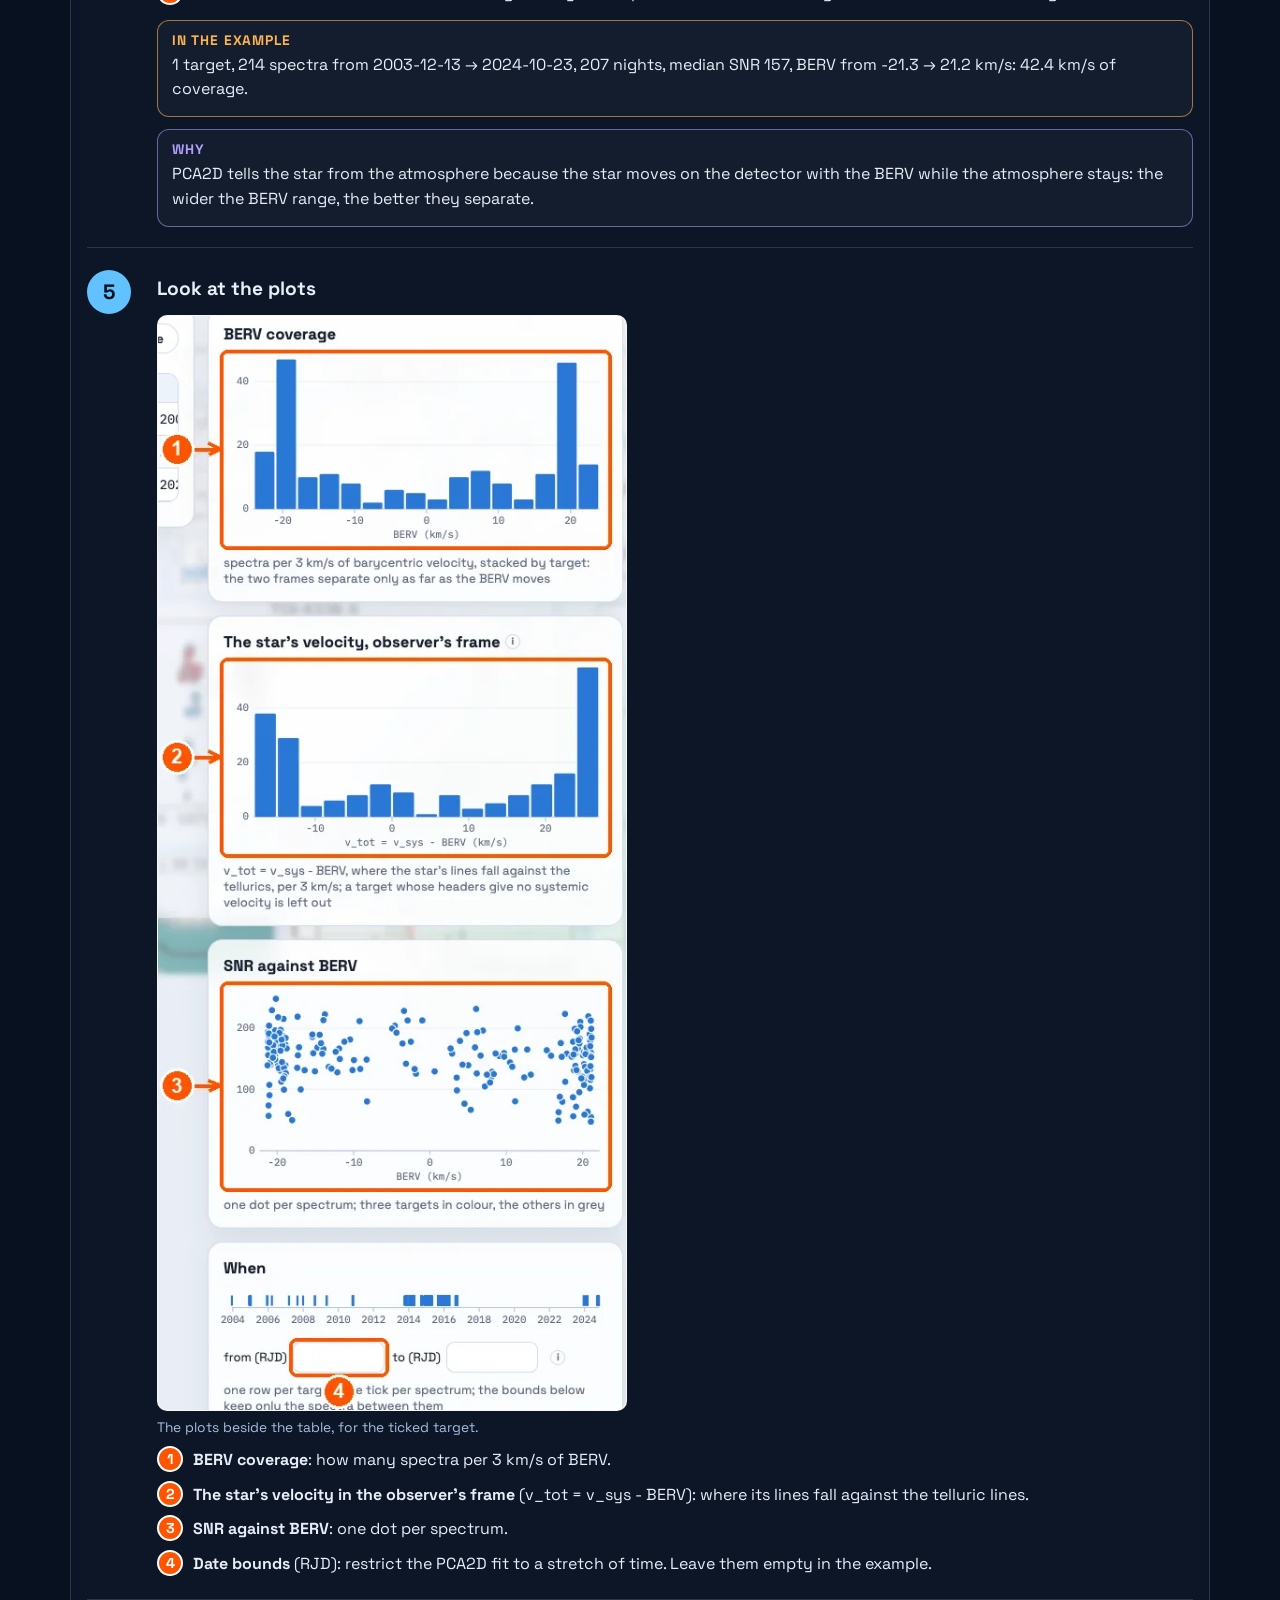
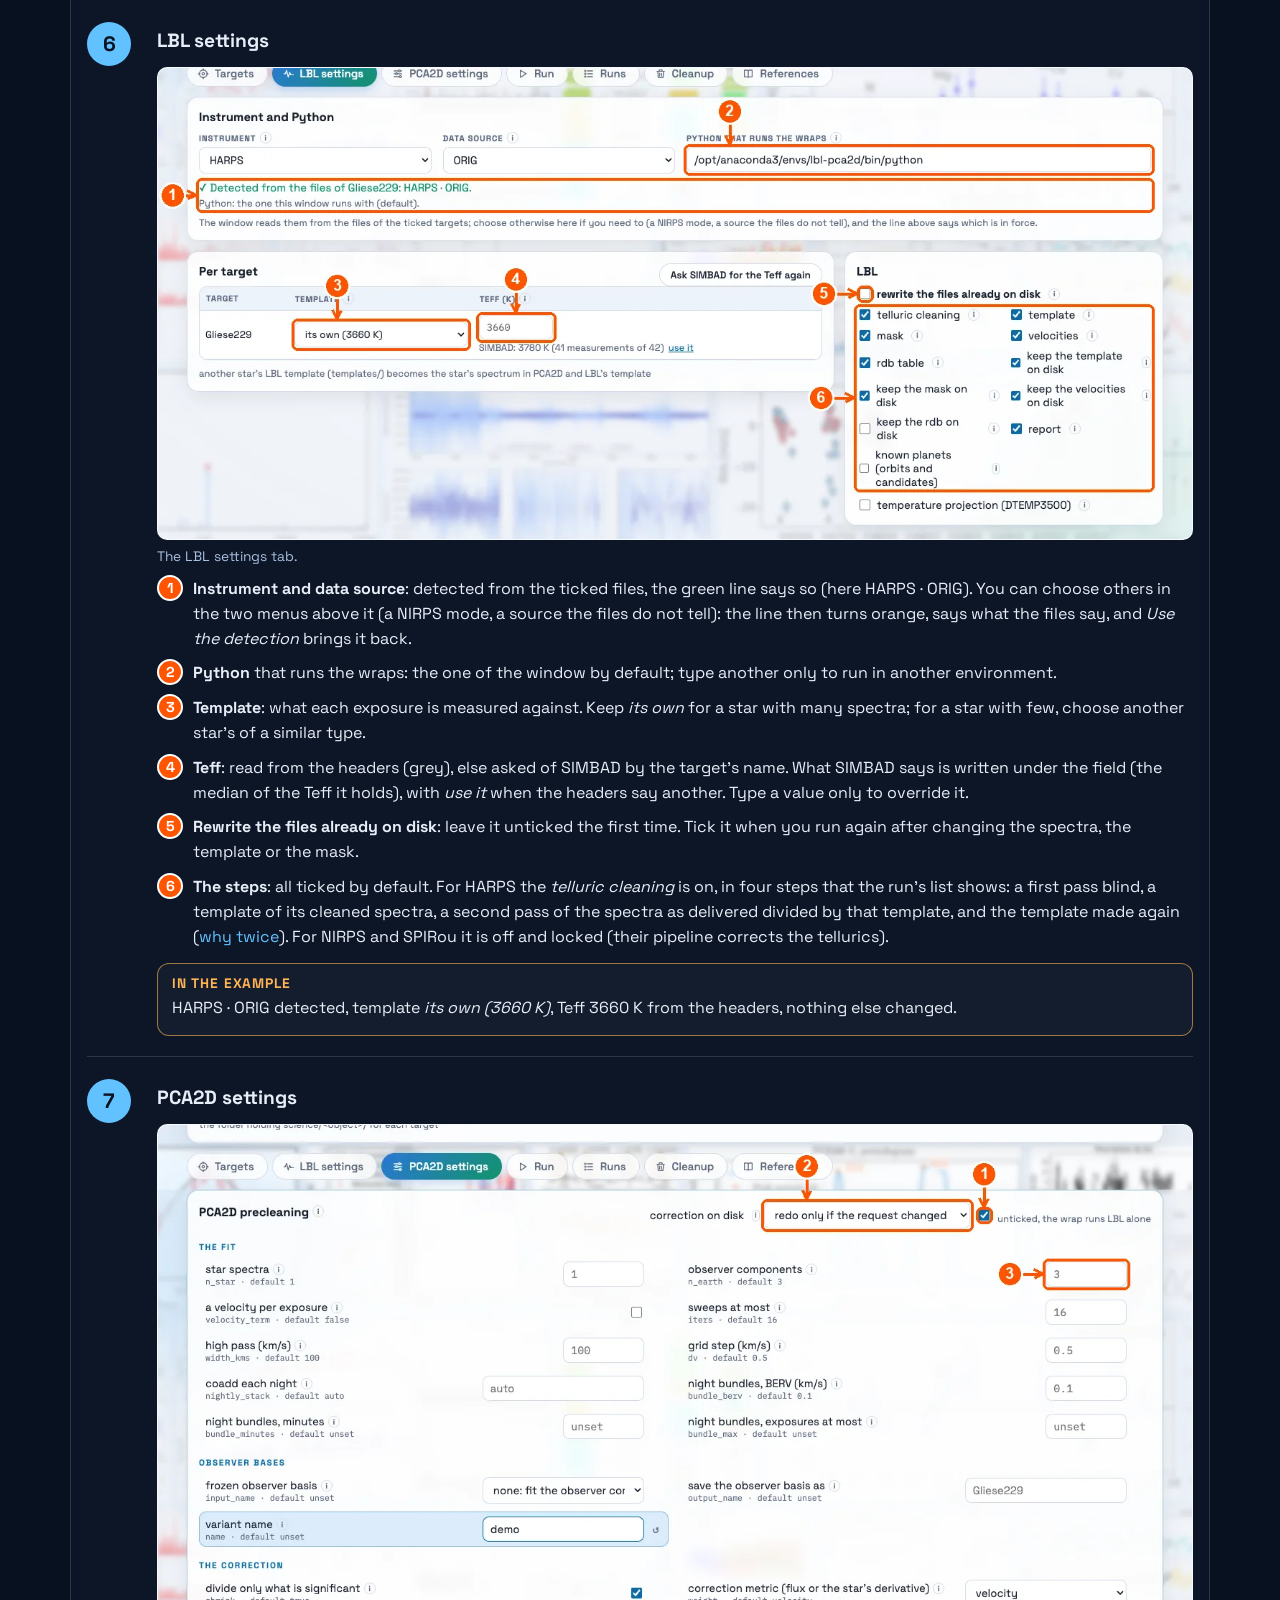
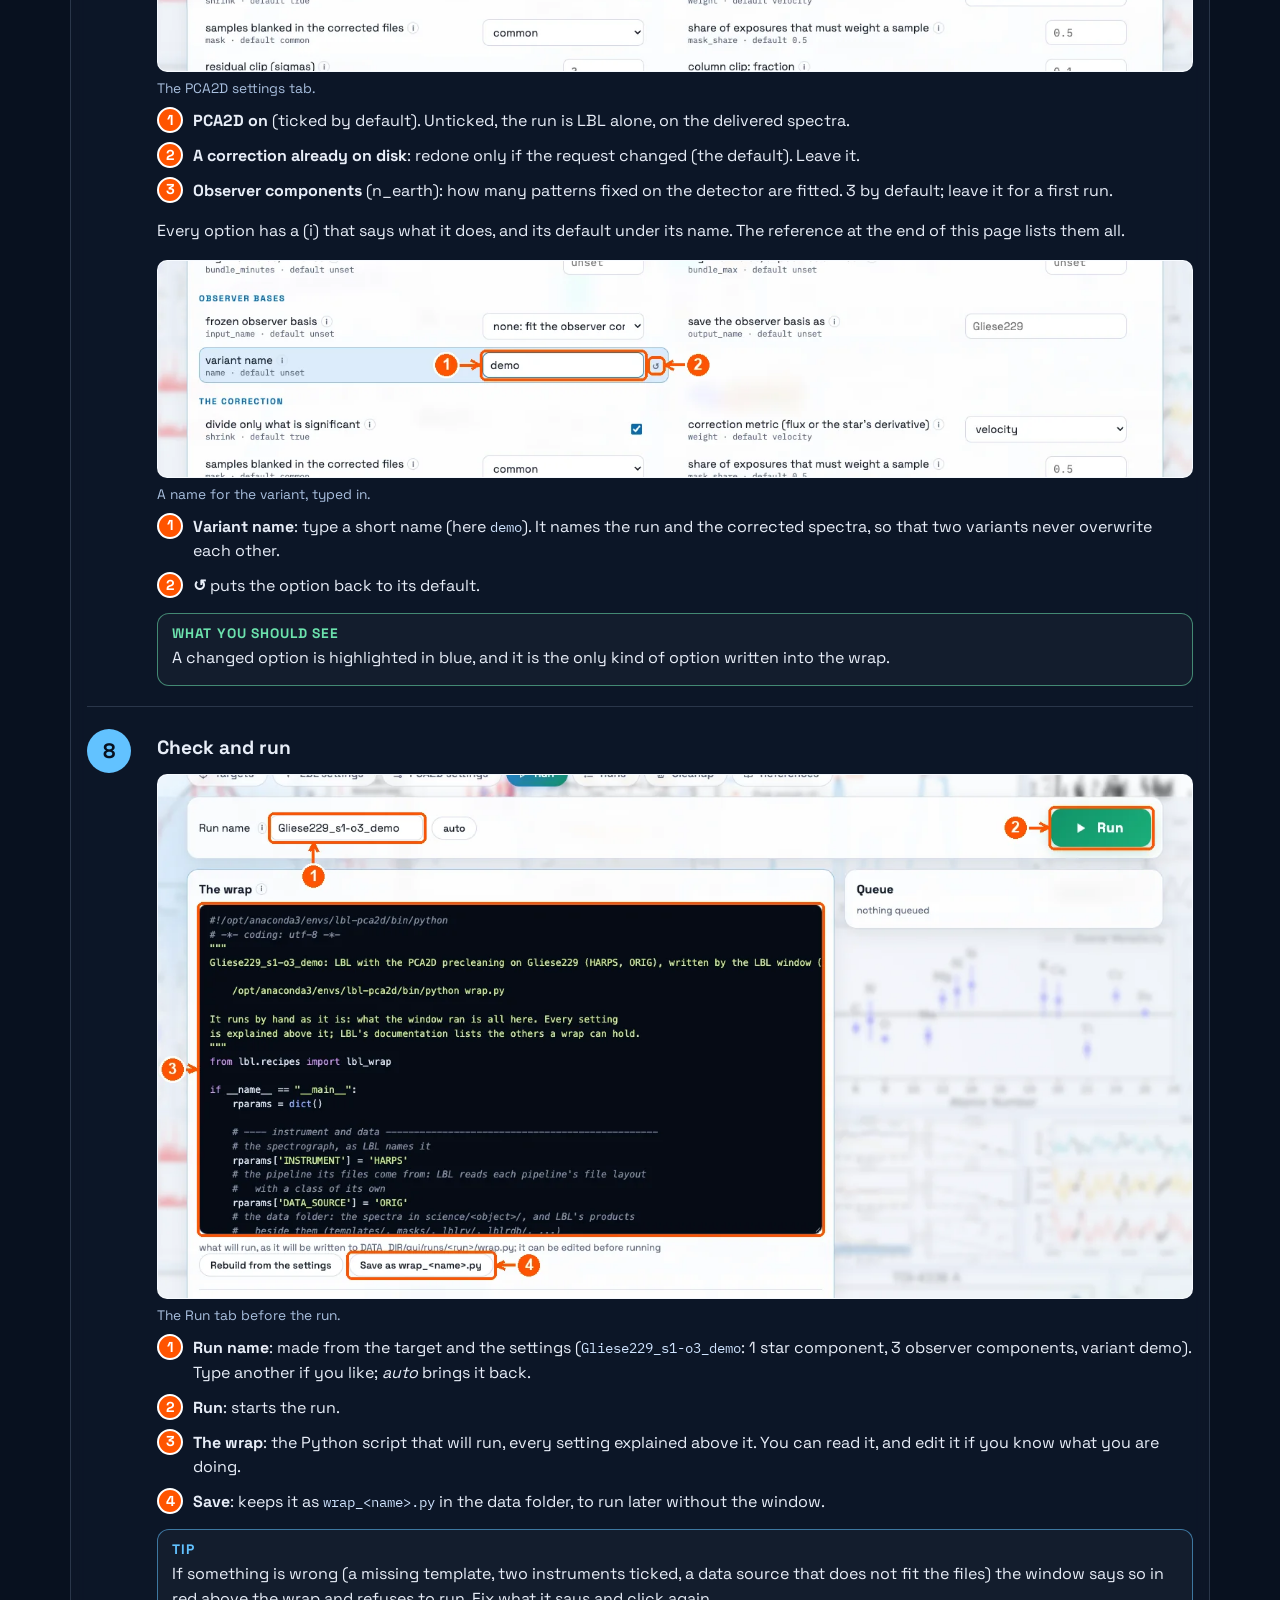
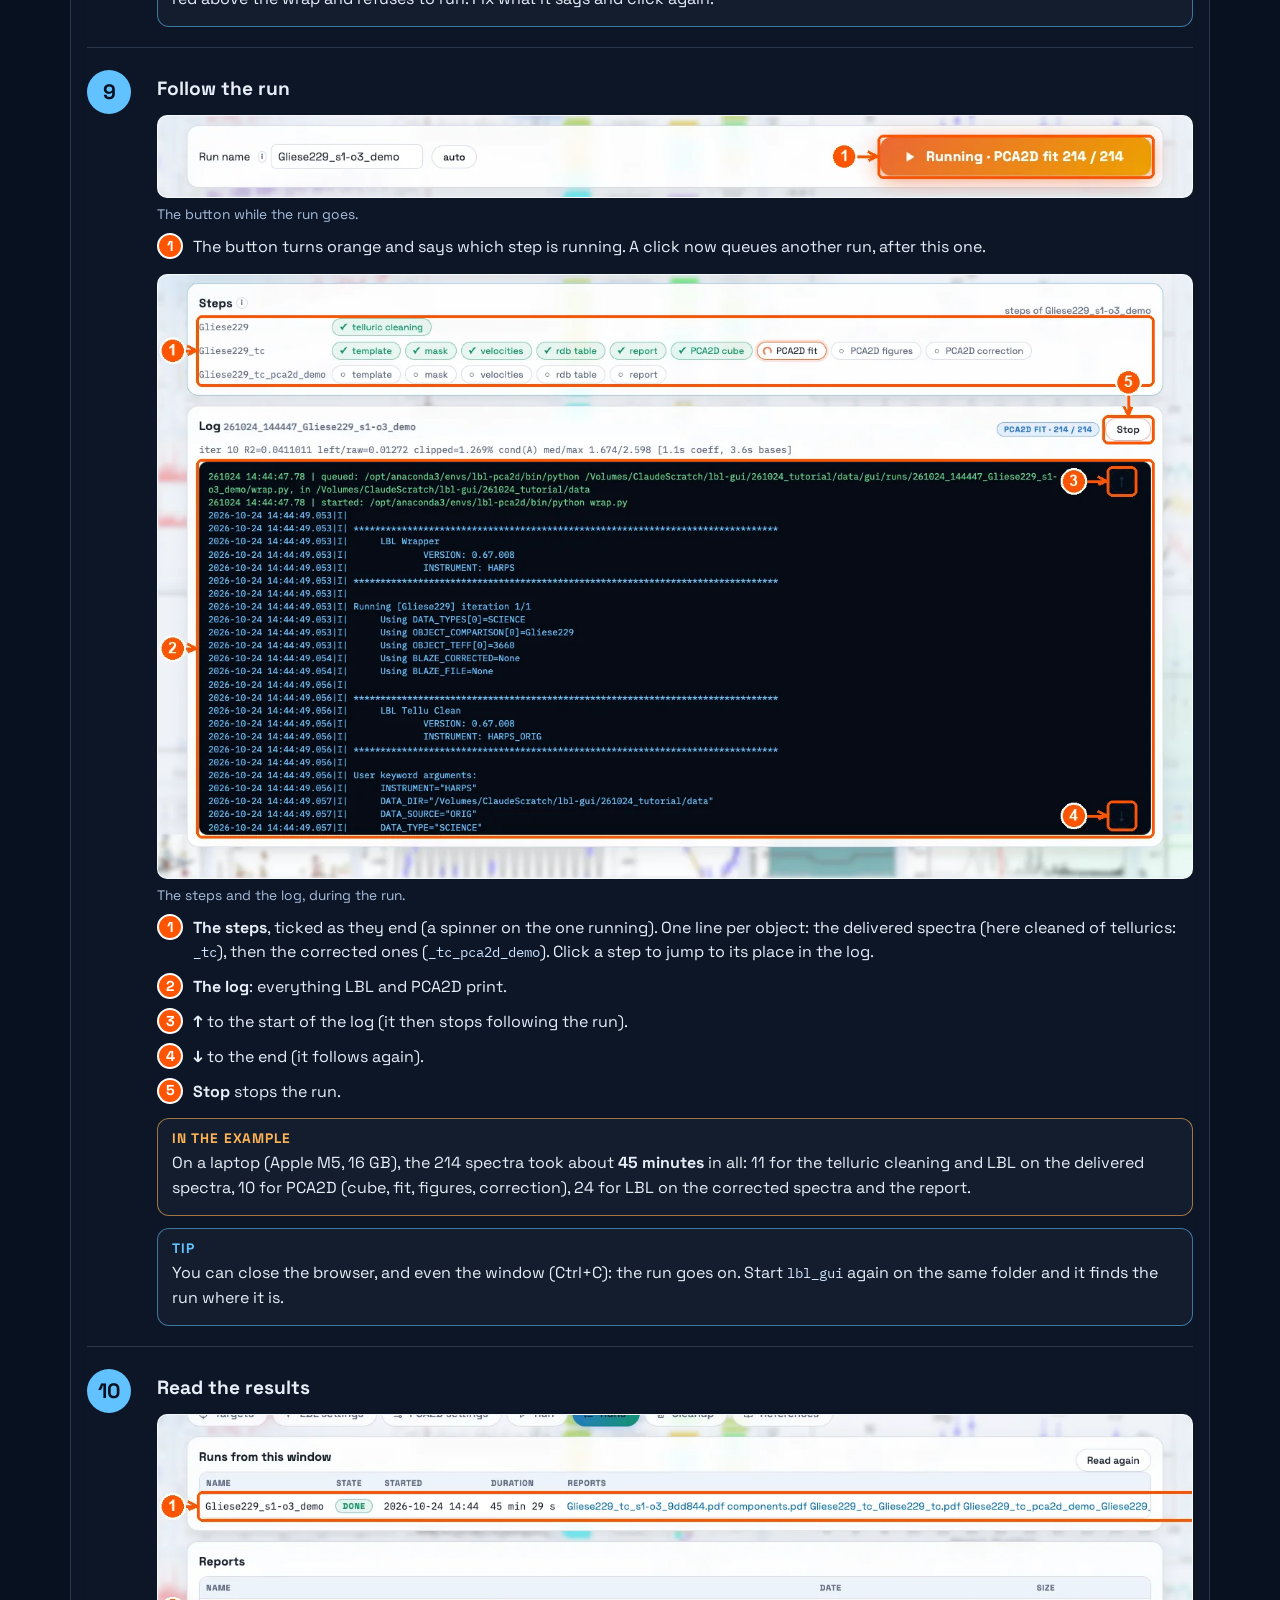
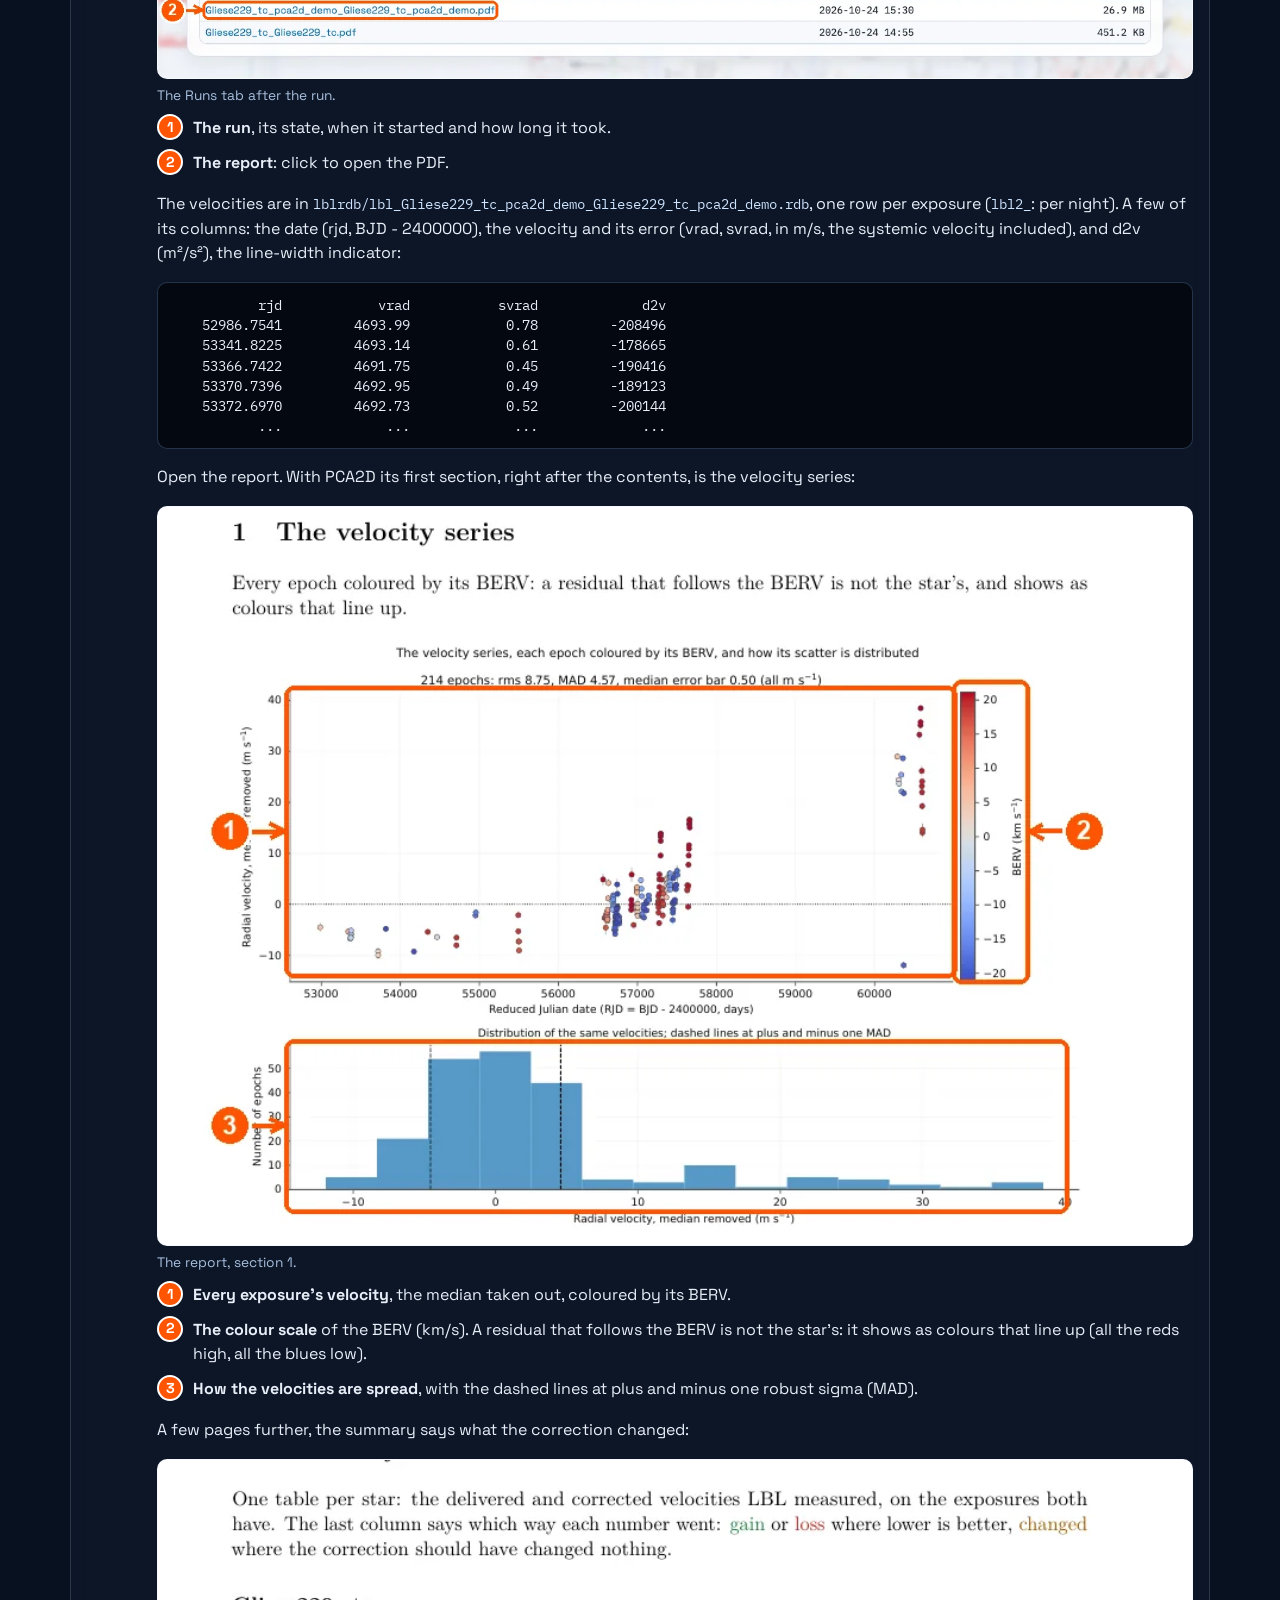
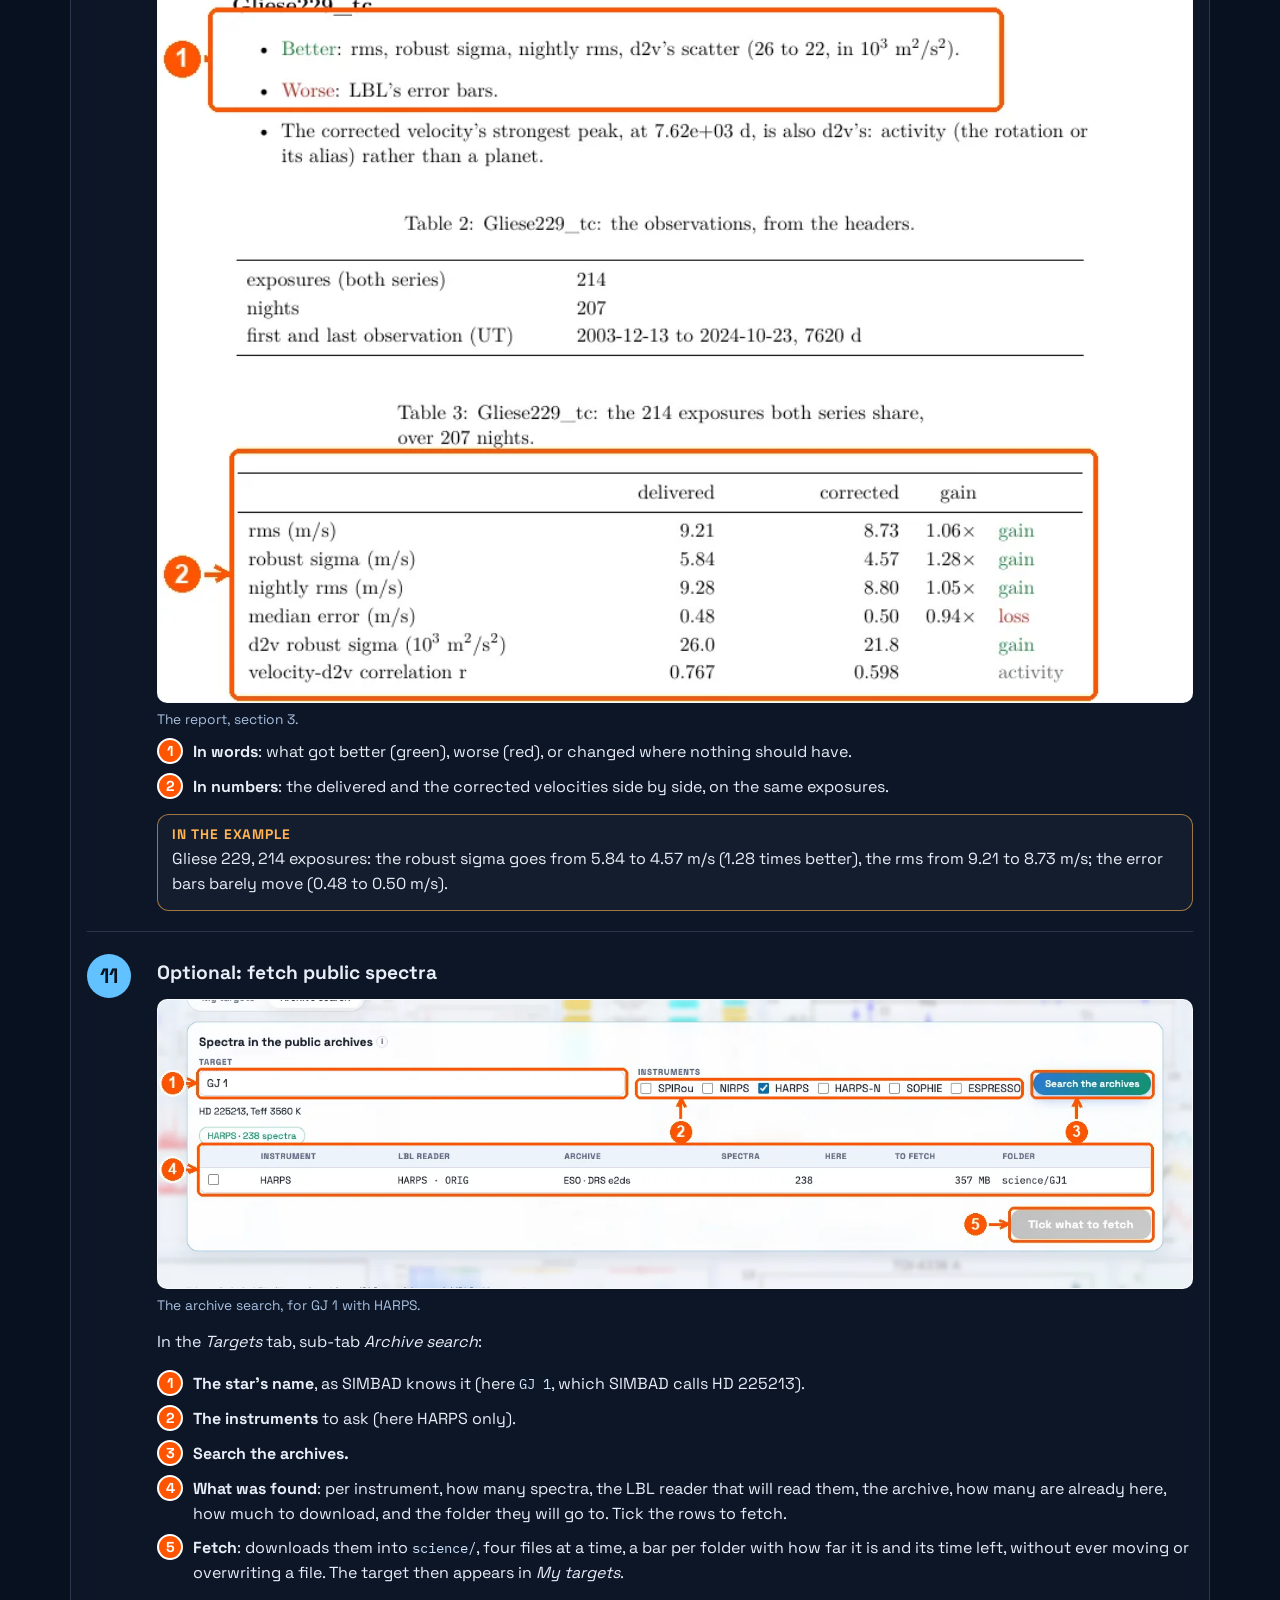
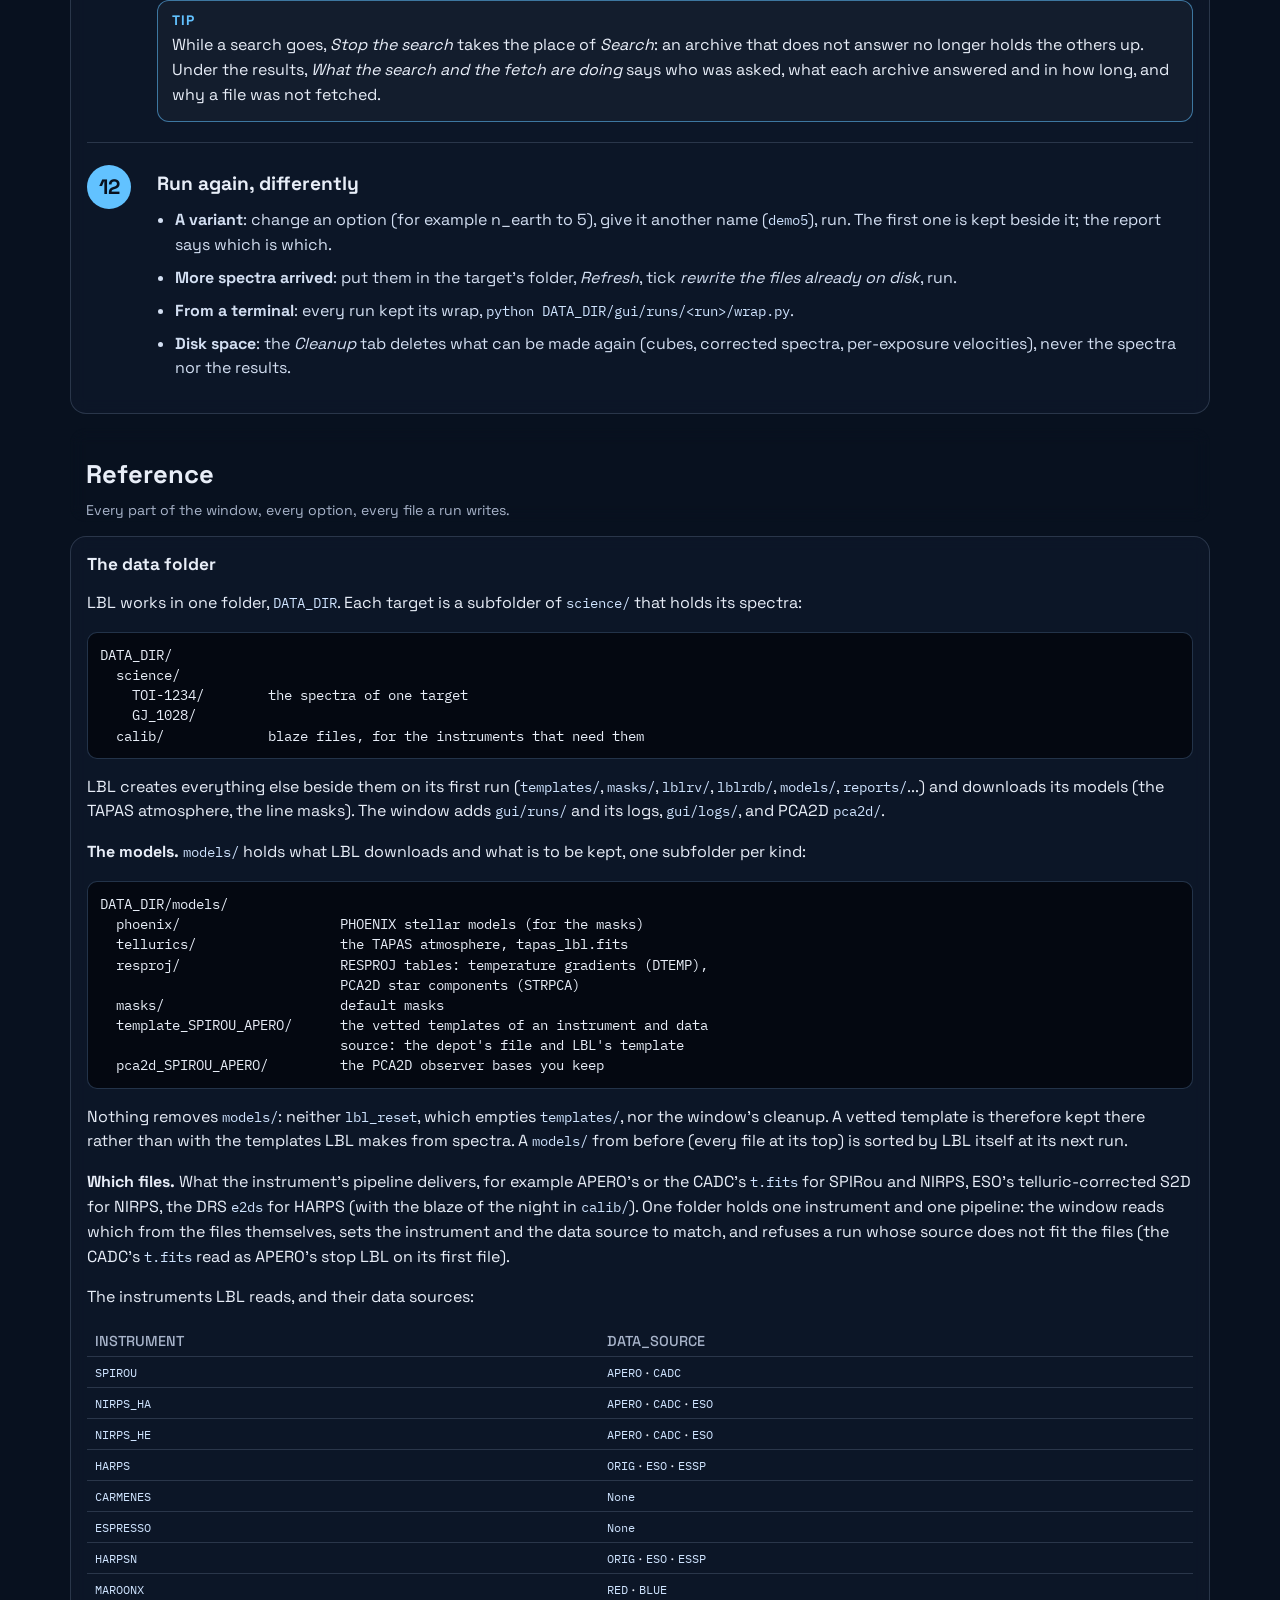
==== commit 32aee2bc: "lbl-gui guide: the models folder in subfolders, vetted templates and kept PCA2D bases there Co-Autho" ====
--- a/lbl-gui/index.html
+++ b/lbl-gui/index.html
@@ -210,6 +210,22 @@
 downloads its models (the TAPAS atmosphere, the line masks). The window adds
 <code>gui/runs/</code> and its logs, <code>gui/logs/</code>, and PCA2D
 <code>pca2d/</code>.</p>
+<p><strong>The models.</strong> <code>models/</code> holds what LBL
+downloads and what is to be kept, one subfolder per kind:</p>
+<pre class="codeblock">DATA_DIR/models/
+  phoenix/                    PHOENIX stellar models (for the masks)
+  tellurics/                  the TAPAS atmosphere, tapas_lbl.fits
+  resproj/                    RESPROJ tables: temperature gradients (DTEMP),
+                              PCA2D star components (STRPCA)
+  masks/                      default masks
+  template_SPIROU_APERO/      the vetted templates of an instrument and data
+                              source: the depot's file and LBL's template
+  pca2d_SPIROU_APERO/         the PCA2D observer bases you keep</pre>
+<p>Nothing removes <code>models/</code>: neither <code>lbl_reset</code>,
+which empties <code>templates/</code>, nor the window's cleanup. A vetted
+template is therefore kept there rather than with the templates LBL makes
+from spectra. A <code>models/</code> from before (every file at its top) is
+sorted by LBL itself at its next run.</p>
 <p><strong>Which files.</strong> What the instrument's pipeline delivers,
 for example APERO's or the CADC's <code>t.fits</code> for SPIRou and NIRPS,
 ESO's telluric-corrected S2D for NIRPS, the DRS <code>e2ds</code> for HARPS
@@ -233,6 +249,22 @@
 (l'atmosphère TAPAS, les masques de raies). La fenêtre ajoute
 <code>gui/runs/</code> et ses journaux, <code>gui/logs/</code>, et PCA2D
 <code>pca2d/</code>.</p>
+<p><strong>Les modèles.</strong> <code>models/</code> contient ce que LBL
+télécharge et ce qui doit être gardé, un sous-dossier par sorte :</p>
+<pre class="codeblock">DATA_DIR/models/
+  phoenix/                    les modèles stellaires PHOENIX (pour les masques)
+  tellurics/                  l'atmosphère TAPAS, tapas_lbl.fits
+  resproj/                    les tables RESPROJ : gradients de température
+                              (DTEMP), composantes stellaires PCA2D (STRPCA)
+  masks/                      les masques par défaut
+  template_SPIROU_APERO/      les templates validés d'un instrument et d'une
+                              source : le fichier du dépôt et le template LBL
+  pca2d_SPIROU_APERO/         les bases de l'observateur PCA2D que vous gardez</pre>
+<p>Rien n'efface <code>models/</code> : ni <code>lbl_reset</code>, qui vide
+<code>templates/</code>, ni le ménage de la fenêtre. Un template validé y
+est donc gardé plutôt qu'avec les templates que LBL fait à partir des
+spectres. Un <code>models/</code> d'avant (tous les fichiers à sa racine)
+est rangé par LBL lui-même à son run suivant.</p>
 <p><strong>Quels fichiers.</strong> Ce que livre le pipeline de
 l'instrument, par exemple les <code>t.fits</code> d'APERO ou de la CADC pour
 SPIRou et NIRPS, les S2D corrigés des telluriques d'ESO pour NIRPS, les
@@ -603,6 +635,10 @@
 a joint fit</td></tr>
 <tr><td><code>pca2d/components/</code></td><td>the observer bases saved for
 other stars to take frozen</td></tr>
+<tr><td><code>models/pca2d_&lt;INSTRUMENT&gt;_&lt;SOURCE&gt;/</code></td><td>the
+observer bases you keep (the <em>keep</em> button beside the basis, or put
+the file there): read first, never deleted by a cleanup; a fit of the same
+name updates the basis there</td></tr>
 <tr><td><code>gui/runs/&lt;run&gt;/</code></td><td><code>wrap.py</code> as it
 ran and <code>run.json</code> (when, how it ended, the reports it
 wrote)</td></tr>
@@ -639,6 +675,10 @@
 pour un fit joint</td></tr>
 <tr><td><code>pca2d/components/</code></td><td>les bases de l'observateur
 sauvegardées, que d'autres étoiles peuvent reprendre figées</td></tr>
+<tr><td><code>models/pca2d_&lt;INSTRUMENT&gt;_&lt;SOURCE&gt;/</code></td><td>les
+bases de l'observateur que vous gardez (le bouton <em>garder</em> à côté de
+la base, ou en y déposant le fichier) : lues en premier, jamais effacées par
+un ménage ; un fit du même nom met la base à jour là</td></tr>
 <tr><td><code>gui/runs/&lt;run&gt;/</code></td><td><code>wrap.py</code> tel
 qu'il a tourné et <code>run.json</code> (quand, comment il s'est terminé,
 les rapports écrits)</td></tr>
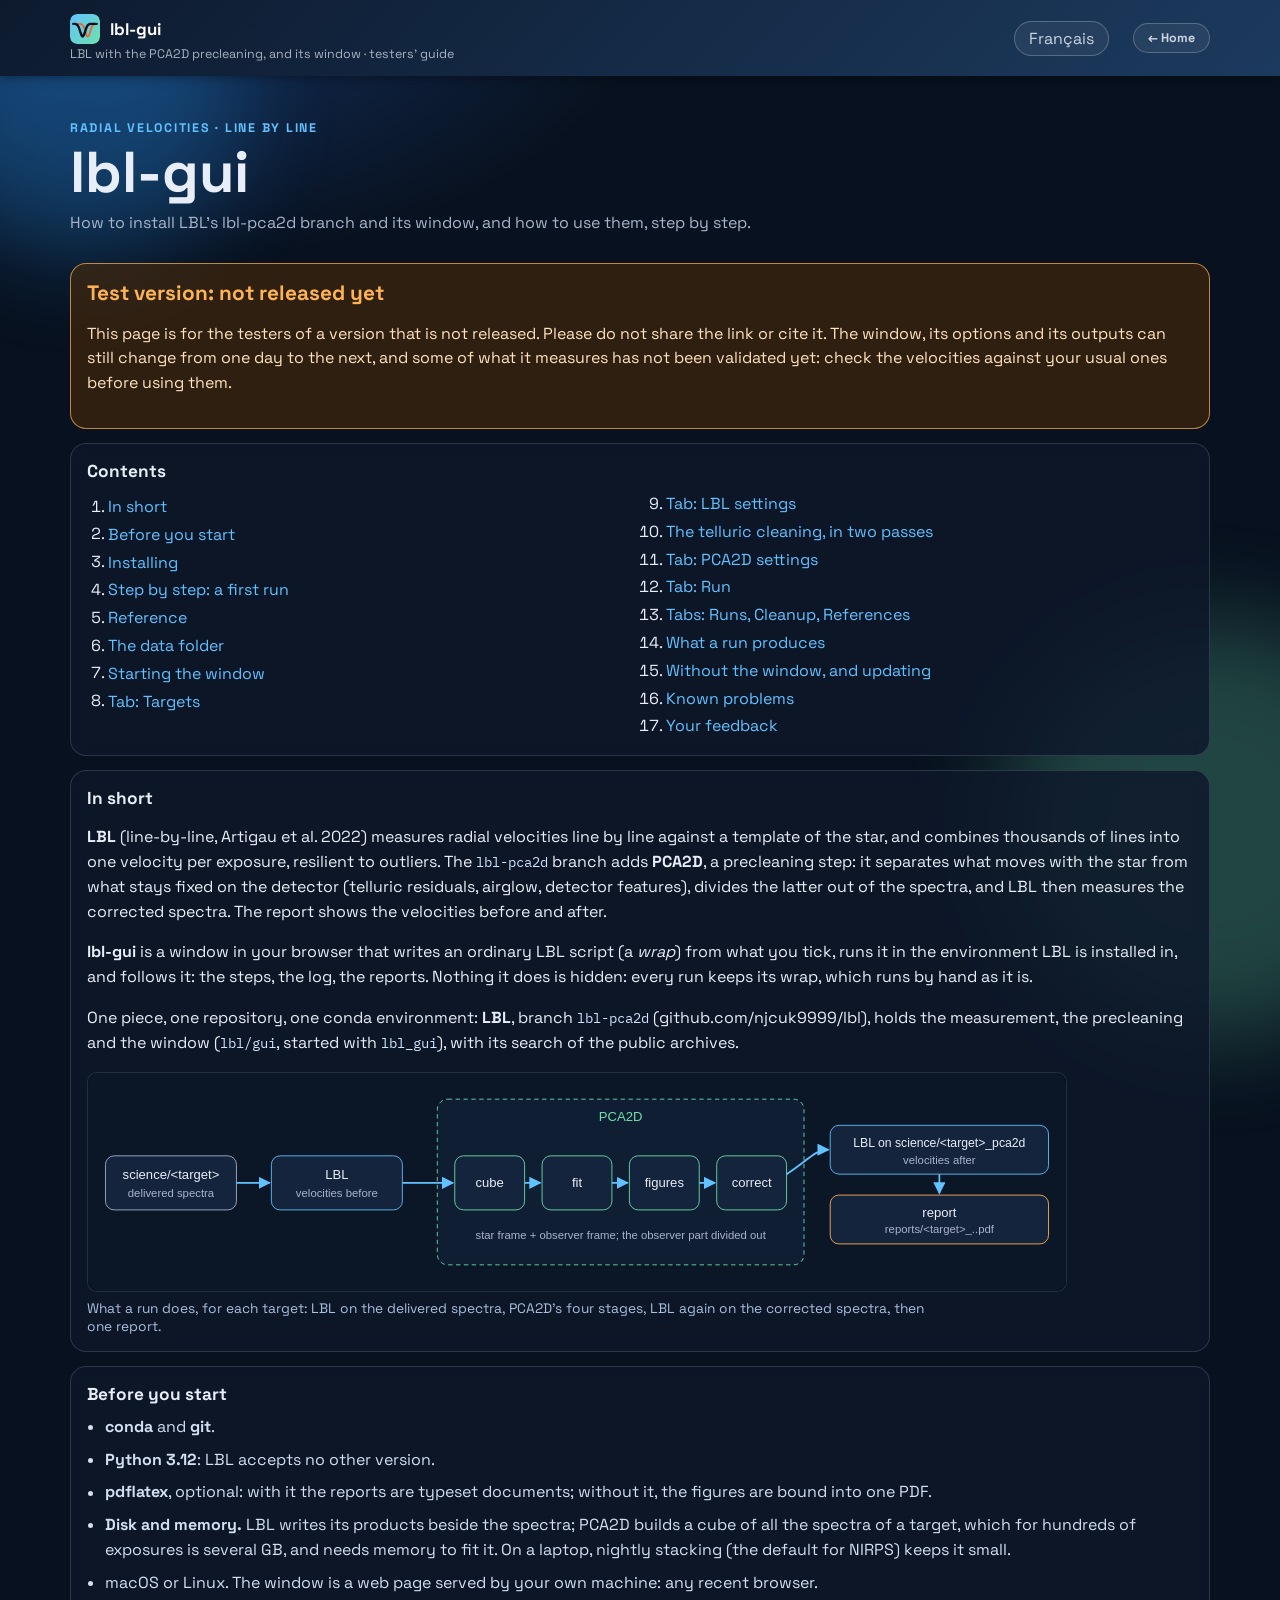
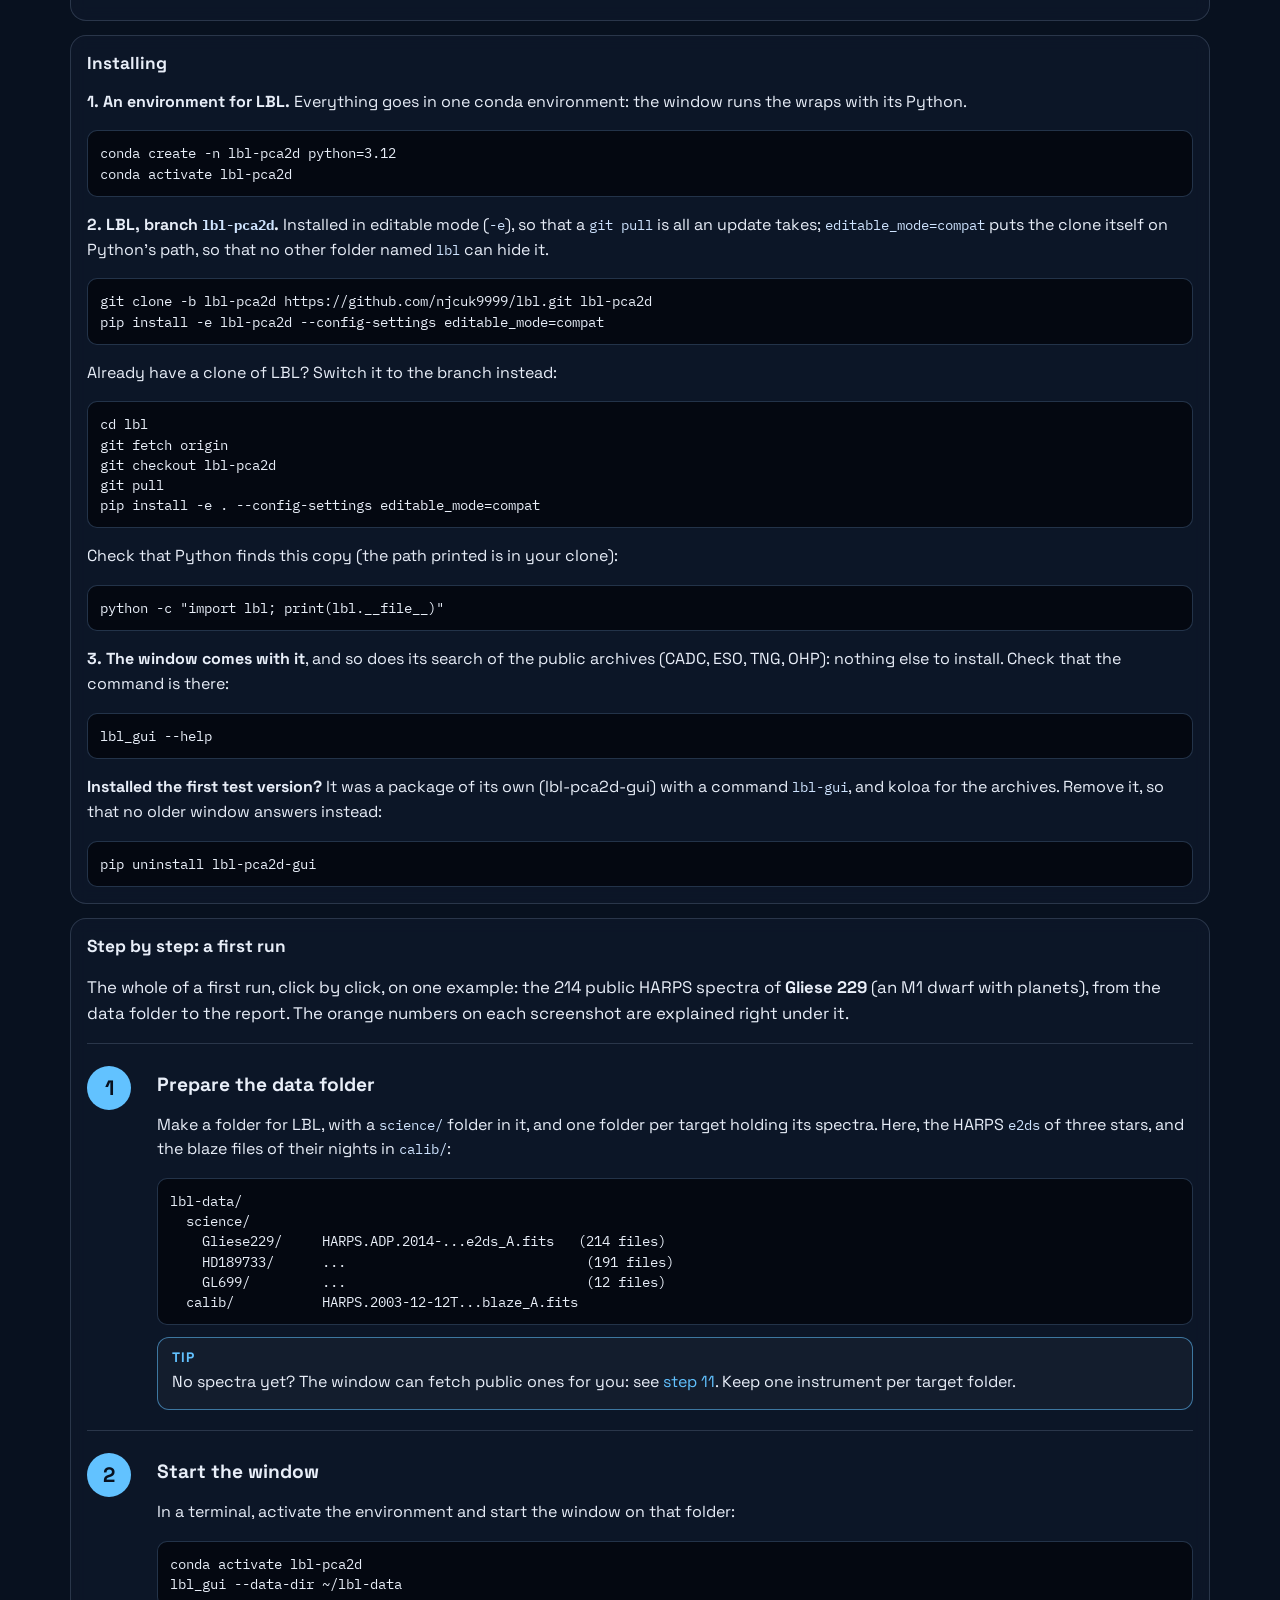
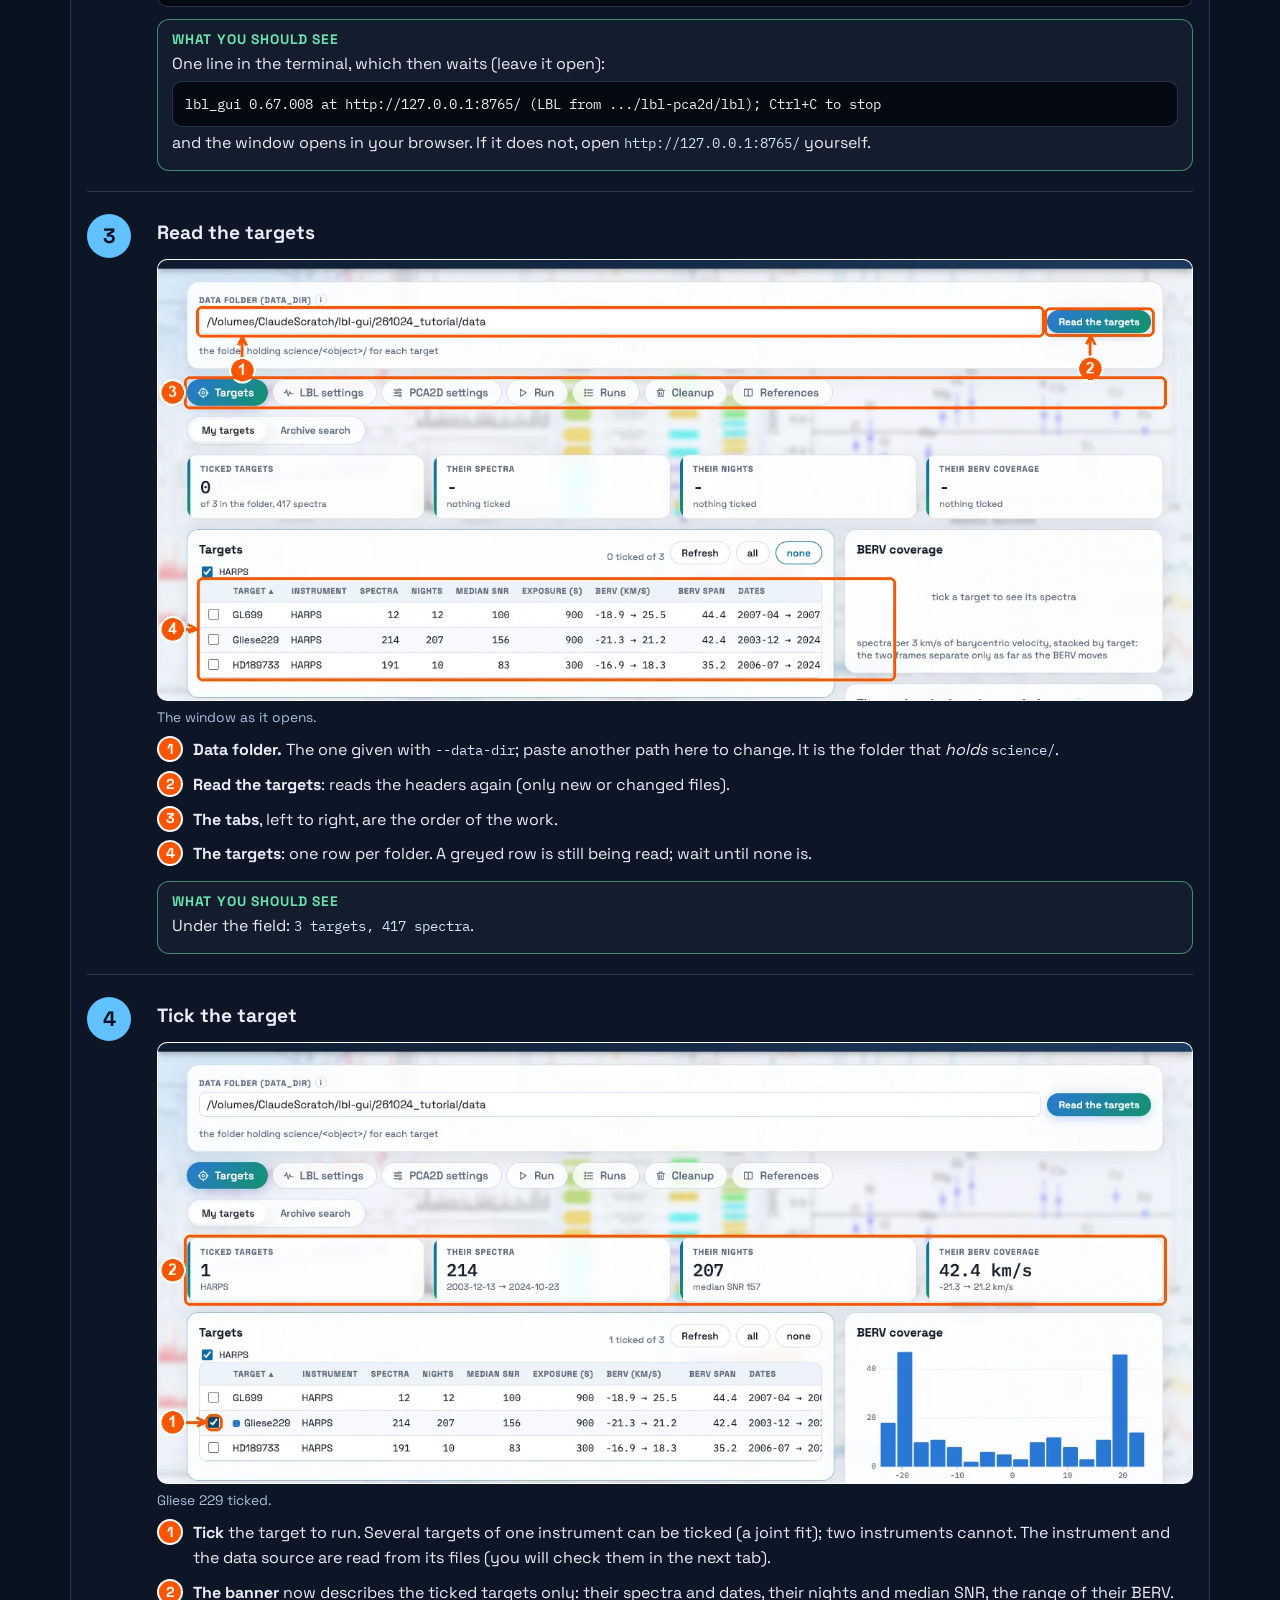
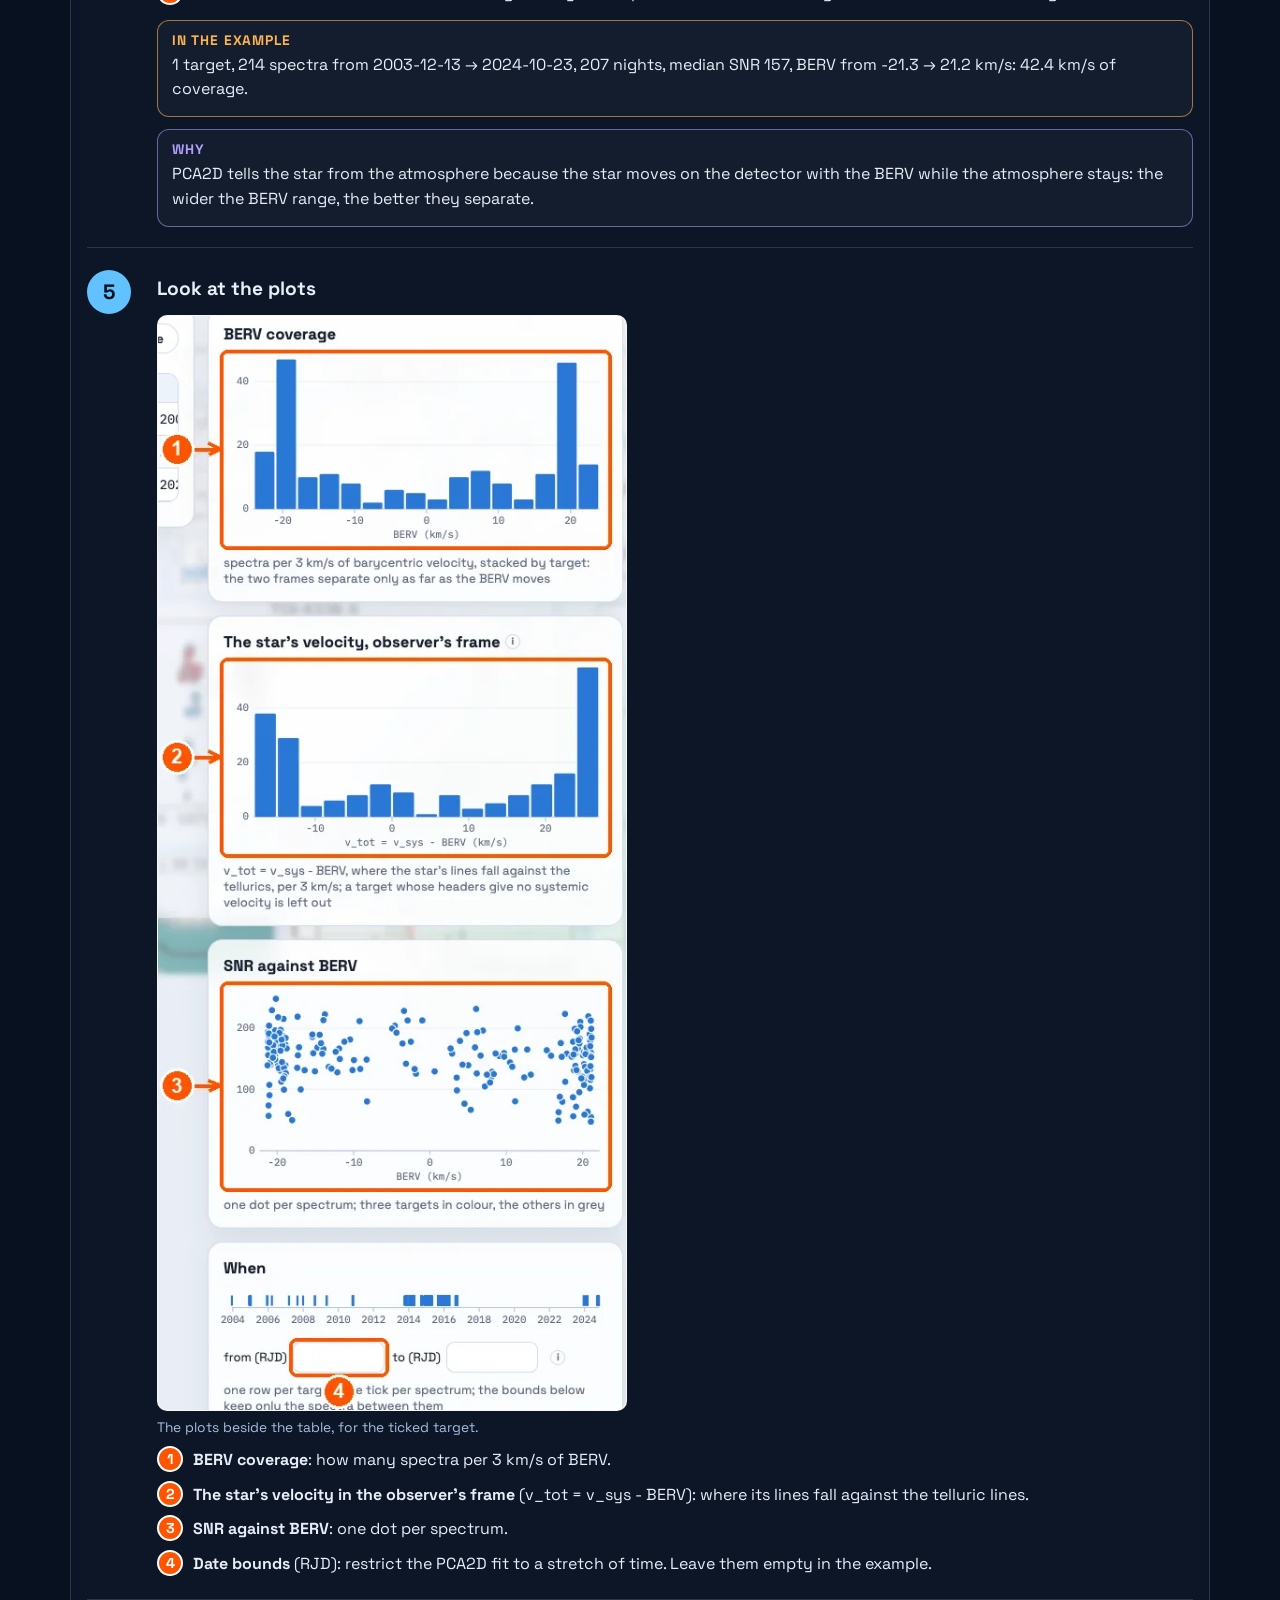
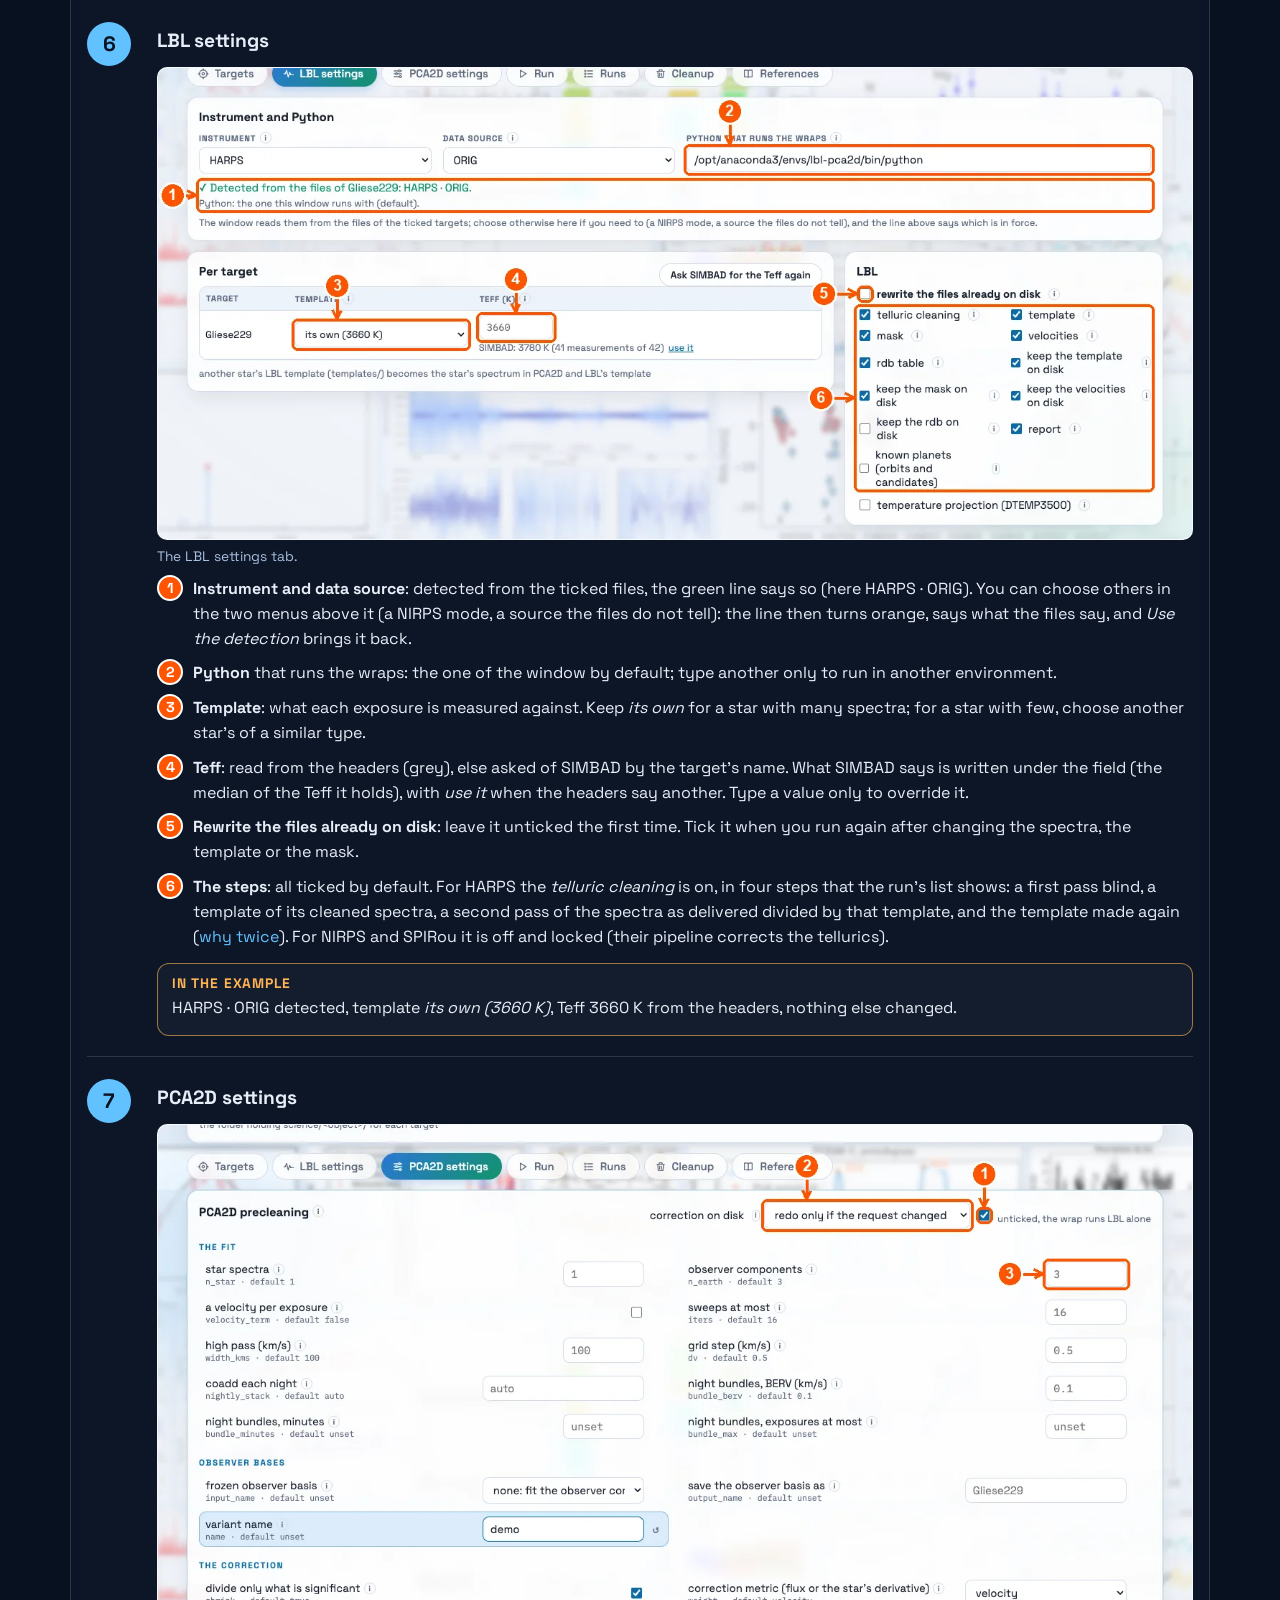
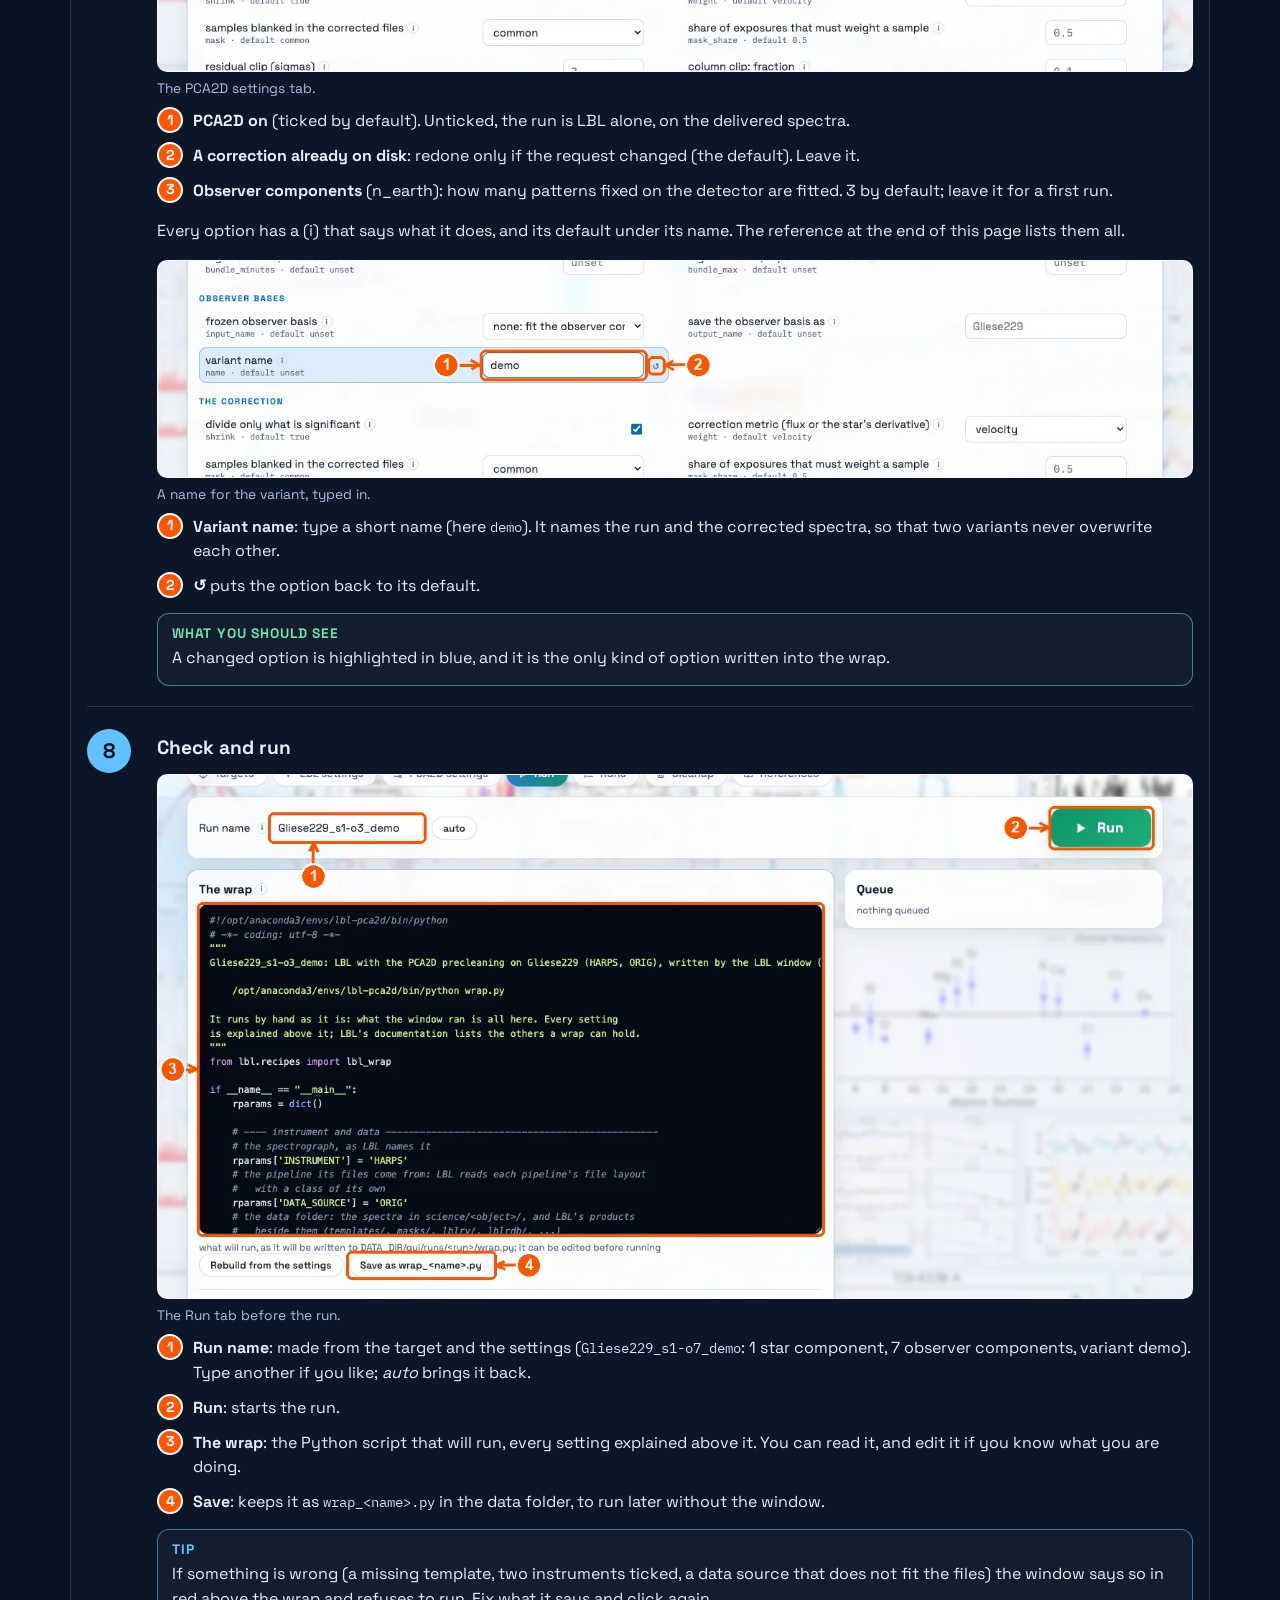
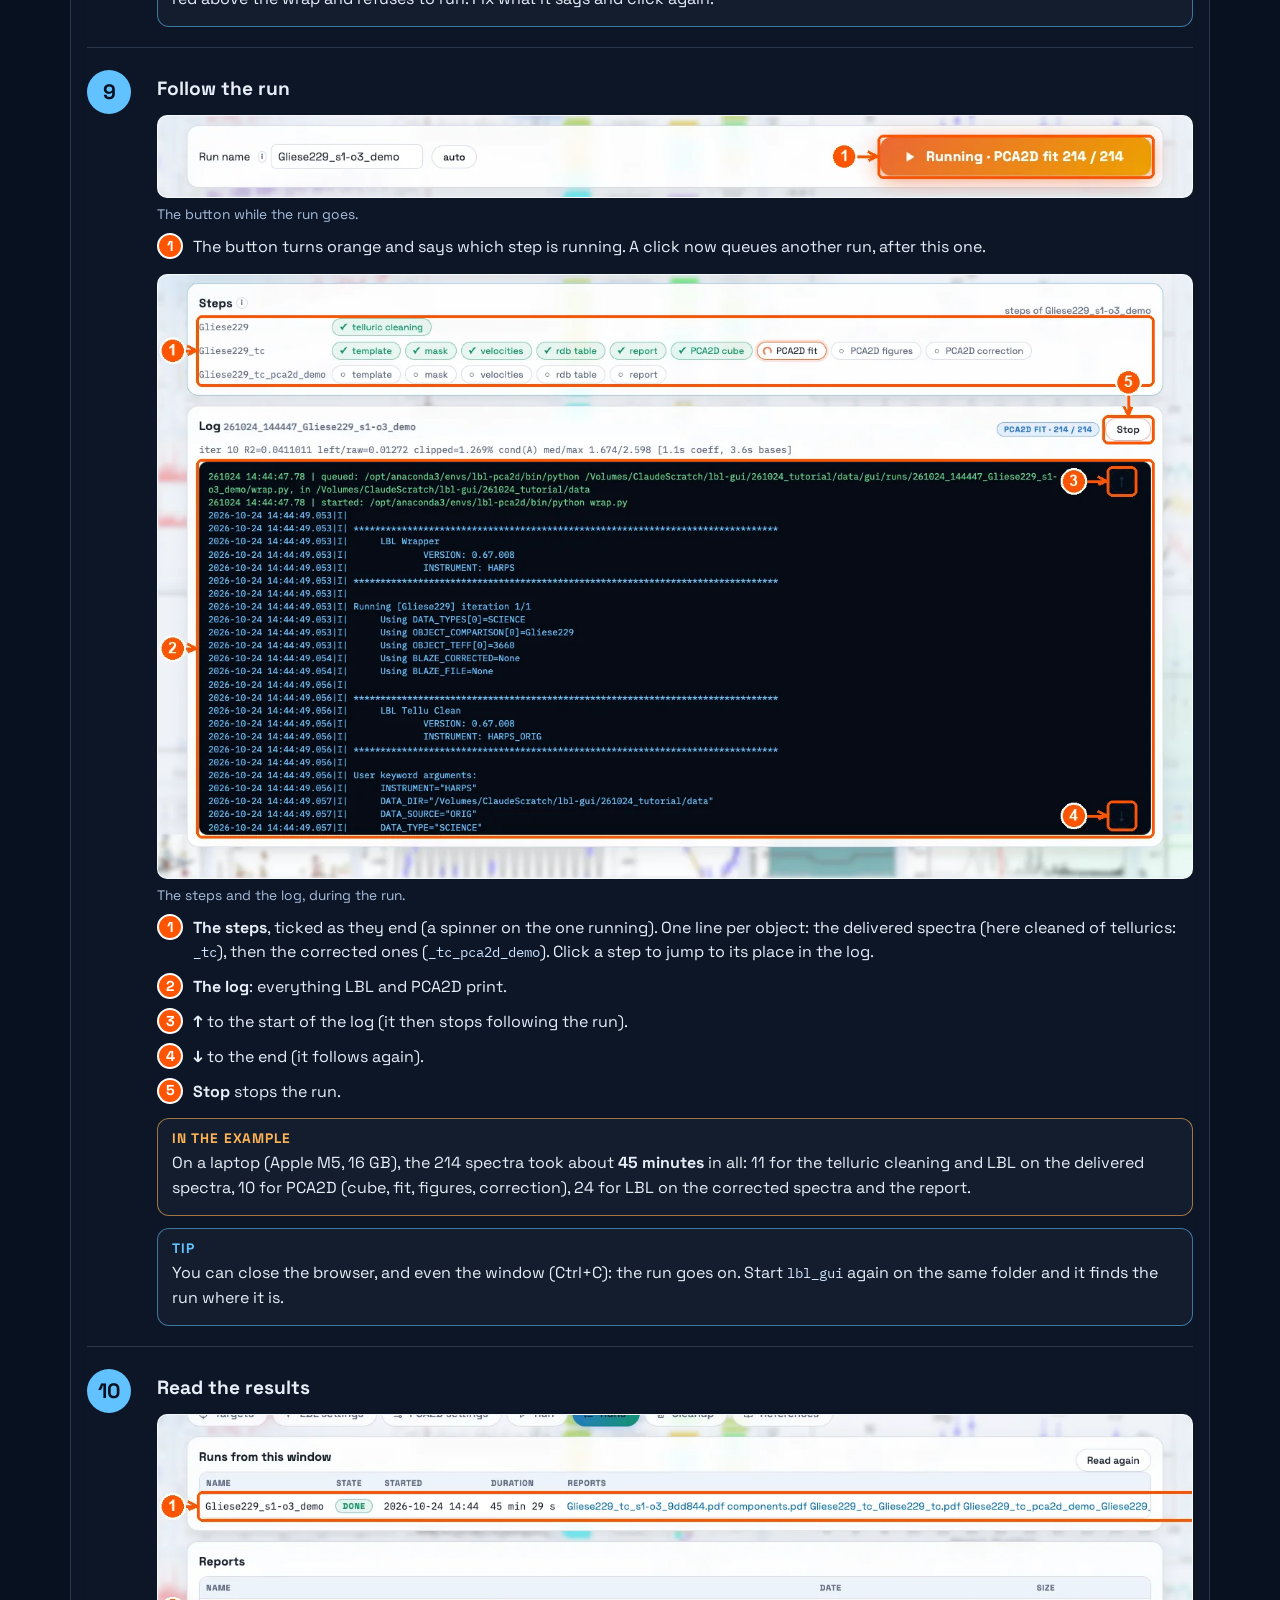
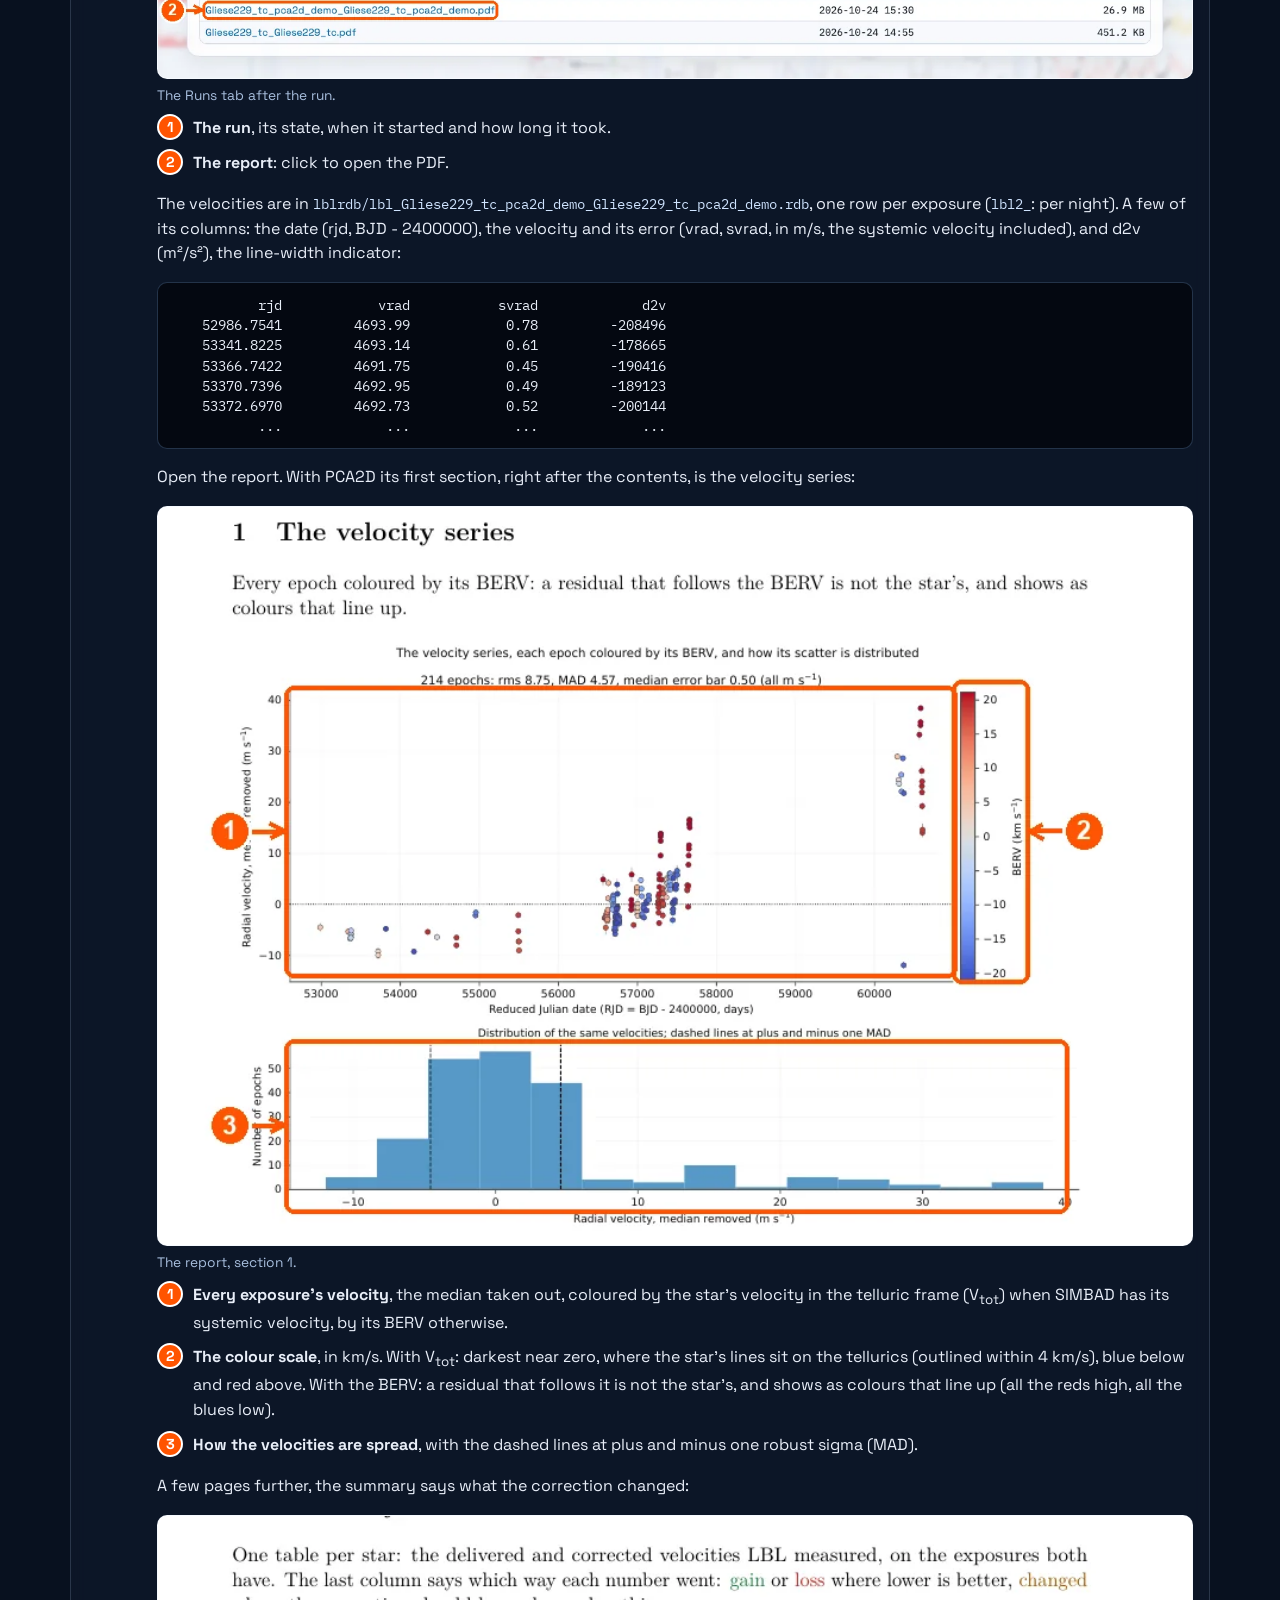
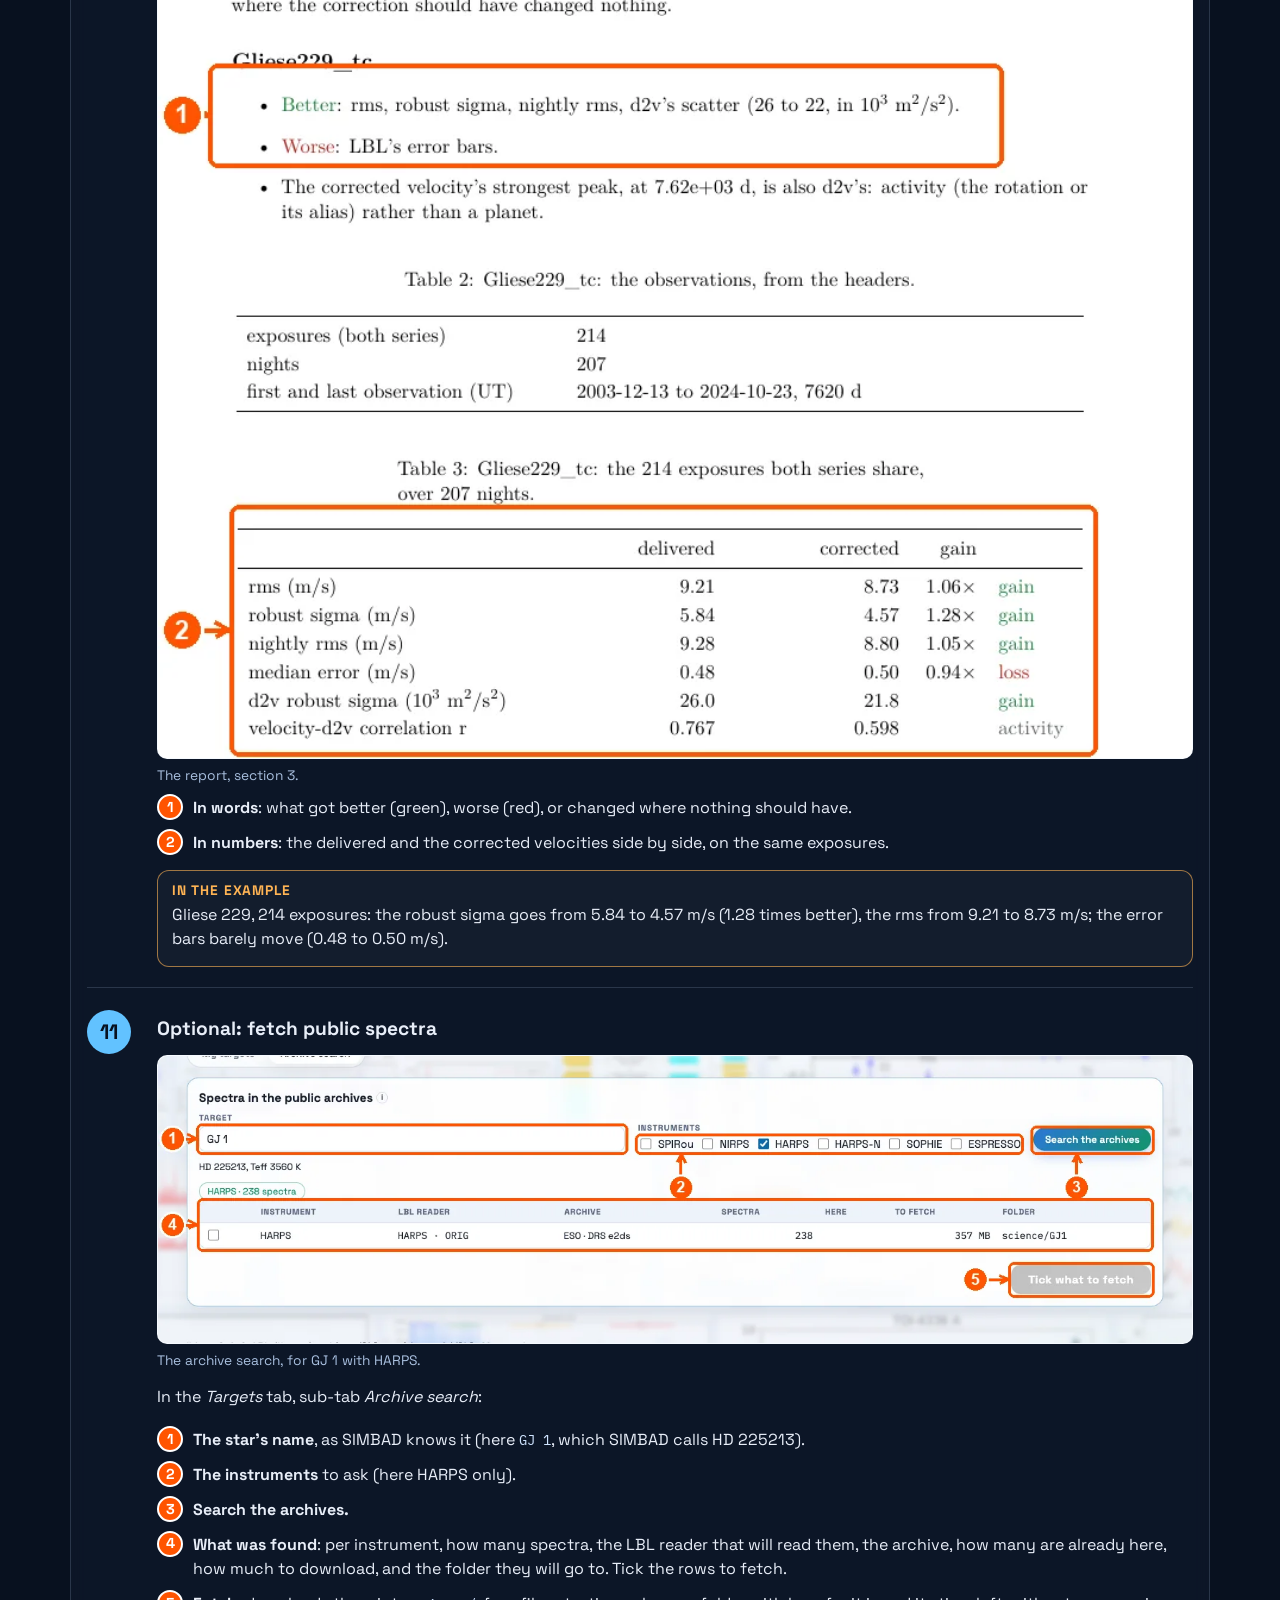
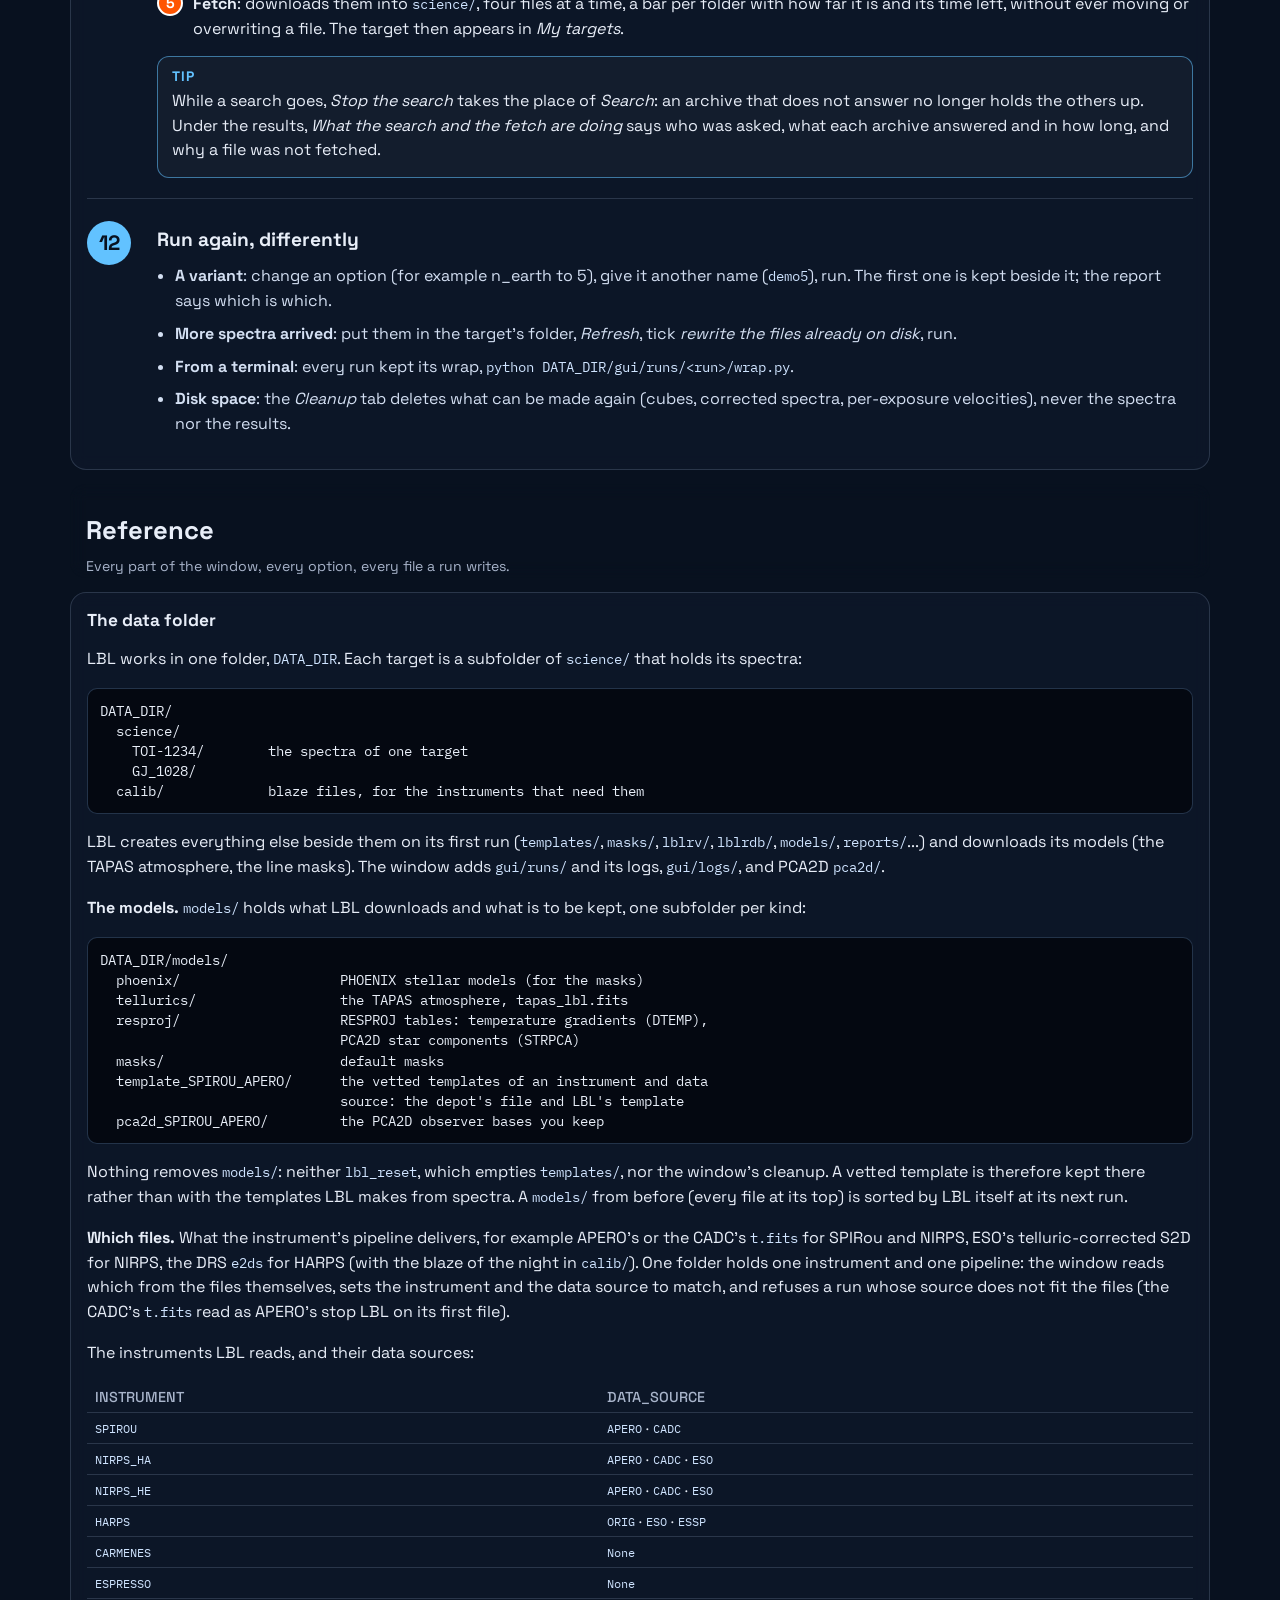
==== commit 6cfa5910: "lbl-gui guide: series coloured by V_tot, bases in any subfolder of models/, 7 observer components by" ====
--- a/lbl-gui/index.html
+++ b/lbl-gui/index.html
@@ -184,7 +184,7 @@
     HD189733/      ...                              (191 files)
     GL699/         ...                              (12 files)
   calib/           HARPS.2003-12-12T...blaze_A.fits</pre><div class="callout tip"><strong><span lang="en">Tip</span><span lang="fr">Conseil</span></strong><div lang="en"><p>No spectra yet? The window can fetch public ones for you: see <a href="#step-11">step 11</a>. Keep one instrument per target folder.</p></div><div lang="fr"><p>Pas encore de spectres ? La fenêtre peut récupérer des spectres publics pour vous : voir <a href="#step-11">l'étape 11</a>. Gardez un seul instrument par dossier de cible.</p></div></div></div></div><div class="step" id="step-2"><div class="step-num">2</div><div class="step-body"><h3><span lang="en">Start the window</span><span lang="fr">Lancer la fenêtre</span></h3><div lang="en"><p>In a terminal, activate the environment and start the window on that folder:</p></div><div lang="fr"><p>Dans un terminal, activez l'environnement et lancez la fenêtre sur ce dossier :</p></div><pre class="codeblock">conda activate lbl-pca2d
-lbl_gui --data-dir ~/lbl-data</pre><div class="callout see"><strong><span lang="en">What you should see</span><span lang="fr">Ce que vous devez voir</span></strong><div lang="en"><p>One line in the terminal, which then waits (leave it open):</p><pre class="codeblock">lbl_gui 0.67.008 at http://127.0.0.1:8765/ (LBL from .../lbl-pca2d/lbl); Ctrl+C to stop</pre><p>and the window opens in your browser. If it does not, open <code>http://127.0.0.1:8765/</code> yourself.</p></div><div lang="fr"><p>Une ligne dans le terminal, qui attend ensuite (laissez-le ouvert) :</p><pre class="codeblock">lbl_gui 0.67.008 at http://127.0.0.1:8765/ (LBL from .../lbl-pca2d/lbl); Ctrl+C to stop</pre><p>et la fenêtre s'ouvre dans votre navigateur. Sinon, ouvrez vous-même <code>http://127.0.0.1:8765/</code>.</p></div></div></div></div><div class="step" id="step-3"><div class="step-num">3</div><div class="step-body"><h3><span lang="en">Read the targets</span><span lang="fr">Lire les cibles</span></h3><figure class="lecture-figure shot"><img lang="en" src="shots/01_start_en.webp" alt="The window as it opens." loading="lazy"><img lang="fr" src="shots/01_start_fr.webp" alt="La fenêtre à l'ouverture." loading="lazy"><figcaption><span lang="en">The window as it opens.</span><span lang="fr">La fenêtre à l'ouverture.</span></figcaption></figure><ol class="marks" lang="en"><li><span class="badge">1</span> <span><strong>Data folder.</strong> The one given with <code>--data-dir</code>; paste another path here to change. It is the folder that <em>holds</em> <code>science/</code>.</span></li><li><span class="badge">2</span> <span><strong>Read the targets</strong>: reads the headers again (only new or changed files).</span></li><li><span class="badge">3</span> <span><strong>The tabs</strong>, left to right, are the order of the work.</span></li><li><span class="badge">4</span> <span><strong>The targets</strong>: one row per folder. A greyed row is still being read; wait until none is.</span></li></ol><ol class="marks" lang="fr"><li><span class="badge">1</span> <span><strong>Dossier de données.</strong> Celui donné avec <code>--data-dir</code> ; collez un autre chemin ici pour en changer. C'est le dossier qui <em>contient</em> <code>science/</code>.</span></li><li><span class="badge">2</span> <span><strong>Lire les cibles</strong> : relit les en-têtes (seuls les fichiers nouveaux ou modifiés).</span></li><li><span class="badge">3</span> <span><strong>Les onglets</strong>, de gauche à droite, suivent l'ordre du travail.</span></li><li><span class="badge">4</span> <span><strong>Les cibles</strong> : une ligne par dossier. Une ligne grisée est en cours de lecture ; attendez qu'il n'y en ait plus.</span></li></ol><div class="callout see"><strong><span lang="en">What you should see</span><span lang="fr">Ce que vous devez voir</span></strong><div lang="en"><p>Under the field: <code>3 targets, 417 spectra</code>.</p></div><div lang="fr"><p>Sous le champ : <code>3 cibles, 417 spectres</code>.</p></div></div></div></div><div class="step" id="step-4"><div class="step-num">4</div><div class="step-body"><h3><span lang="en">Tick the target</span><span lang="fr">Cocher la cible</span></h3><figure class="lecture-figure shot"><img lang="en" src="shots/02_ticked_en.webp" alt="Gliese 229 ticked." loading="lazy"><img lang="fr" src="shots/02_ticked_fr.webp" alt="Gliese 229 cochée." loading="lazy"><figcaption><span lang="en">Gliese 229 ticked.</span><span lang="fr">Gliese 229 cochée.</span></figcaption></figure><ol class="marks" lang="en"><li><span class="badge">1</span> <span><strong>Tick</strong> the target to run. Several targets of one instrument can be ticked (a joint fit); two instruments cannot. The instrument and the data source are read from its files (you will check them in the next tab).</span></li><li><span class="badge">2</span> <span><strong>The banner</strong> now describes the ticked targets only: their spectra and dates, their nights and median SNR, the range of their BERV.</span></li></ol><ol class="marks" lang="fr"><li><span class="badge">1</span> <span><strong>Cochez</strong> la cible à traiter. On peut cocher plusieurs cibles d'un même instrument (un fit joint), pas deux instruments. L'instrument et la source de données sont lus dans ses fichiers (vous les vérifierez à l'onglet suivant).</span></li><li><span class="badge">2</span> <span><strong>Le bandeau</strong> décrit maintenant les cibles cochées seulement : leurs spectres et leurs dates, leurs nuits et leur SNR médian, l'étendue de leur BERV.</span></li></ol><div class="callout example"><strong><span lang="en">In the example</span><span lang="fr">Dans l'exemple</span></strong><div lang="en"><p>1 target, 214 spectra from 2003-12-13 &rarr; 2024-10-23, 207 nights, median SNR 157, BERV from -21.3 &rarr; 21.2 km/s: 42.4 km/s of coverage.</p></div><div lang="fr"><p>1 cible, 214 spectres du 2003-12-13 &rarr; 2024-10-23, 207 nuits, SNR médian 157, BERV de -21.3 &rarr; 21.2 km/s : 42.4 km/s de couverture.</p></div></div><div class="callout why"><strong><span lang="en">Why</span><span lang="fr">Pourquoi</span></strong><div lang="en"><p>PCA2D tells the star from the atmosphere because the star moves on the detector with the BERV while the atmosphere stays: the wider the BERV range, the better they separate.</p></div><div lang="fr"><p>PCA2D distingue l'étoile de l'atmosphère parce que l'étoile bouge sur le détecteur avec le BERV alors que l'atmosphère reste fixe : plus l'étendue du BERV est grande, mieux elles se séparent.</p></div></div></div></div><div class="step" id="step-5"><div class="step-num">5</div><div class="step-body"><h3><span lang="en">Look at the plots</span><span lang="fr">Regarder les graphiques</span></h3><figure class="lecture-figure shot narrow"><img lang="en" src="shots/03_plots_en.webp" alt="The plots beside the table, for the ticked target." loading="lazy"><img lang="fr" src="shots/03_plots_fr.webp" alt="Les graphiques à côté de la table, pour la cible cochée." loading="lazy"><figcaption><span lang="en">The plots beside the table, for the ticked target.</span><span lang="fr">Les graphiques à côté de la table, pour la cible cochée.</span></figcaption></figure><ol class="marks" lang="en"><li><span class="badge">1</span> <span><strong>BERV coverage</strong>: how many spectra per 3 km/s of BERV.</span></li><li><span class="badge">2</span> <span><strong>The star's velocity in the observer's frame</strong> (v_tot = v_sys - BERV): where its lines fall against the telluric lines.</span></li><li><span class="badge">3</span> <span><strong>SNR against BERV</strong>: one dot per spectrum.</span></li><li><span class="badge">4</span> <span><strong>Date bounds</strong> (RJD): restrict the PCA2D fit to a stretch of time. Leave them empty in the example.</span></li></ol><ol class="marks" lang="fr"><li><span class="badge">1</span> <span><strong>Couverture en BERV</strong> : combien de spectres par tranche de 3 km/s de BERV.</span></li><li><span class="badge">2</span> <span><strong>Vitesse de l'étoile dans le référentiel de l'observateur</strong> (v_tot = v_sys - BERV) : là où ses raies tombent par rapport aux raies telluriques.</span></li><li><span class="badge">3</span> <span><strong>SNR en fonction du BERV</strong> : un point par spectre.</span></li><li><span class="badge">4</span> <span><strong>Bornes de dates</strong> (RJD) : limitent le fit PCA2D à une période. Laissez-les vides dans l'exemple.</span></li></ol></div></div><div class="step" id="step-6"><div class="step-num">6</div><div class="step-body"><h3><span lang="en">LBL settings</span><span lang="fr">Réglages LBL</span></h3><figure class="lecture-figure shot"><img lang="en" src="shots/04_lbl_en.webp" alt="The LBL settings tab." loading="lazy"><img lang="fr" src="shots/04_lbl_fr.webp" alt="L'onglet Réglages LBL." loading="lazy"><figcaption><span lang="en">The LBL settings tab.</span><span lang="fr">L'onglet Réglages LBL.</span></figcaption></figure><ol class="marks" lang="en"><li><span class="badge">1</span> <span><strong>Instrument and data source</strong>: detected from the ticked files, the green line says so (here HARPS · ORIG). You can choose others in the two menus above it (a NIRPS mode, a source the files do not tell): the line then turns orange, says what the files say, and <em>Use the detection</em> brings it back.</span></li><li><span class="badge">2</span> <span><strong>Python</strong> that runs the wraps: the one of the window by default; type another only to run in another environment.</span></li><li><span class="badge">3</span> <span><strong>Template</strong>: what each exposure is measured against. Keep <em>its own</em> for a star with many spectra; for a star with few, choose another star's of a similar type.</span></li><li><span class="badge">4</span> <span><strong>Teff</strong>: read from the headers (grey), else asked of SIMBAD by the target's name. What SIMBAD says is written under the field (the median of the Teff it holds), with <em>use it</em> when the headers say another. Type a value only to override it.</span></li><li><span class="badge">5</span> <span><strong>Rewrite the files already on disk</strong>: leave it unticked the first time. Tick it when you run again after changing the spectra, the template or the mask.</span></li><li><span class="badge">6</span> <span><strong>The steps</strong>: all ticked by default. For HARPS the <em>telluric cleaning</em> is on, in four steps that the run's list shows: a first pass blind, a template of its cleaned spectra, a second pass of the spectra as delivered divided by that template, and the template made again (<a href="#tellurics">why twice</a>). For NIRPS and SPIRou it is off and locked (their pipeline corrects the tellurics).</span></li></ol><ol class="marks" lang="fr"><li><span class="badge">1</span> <span><strong>Instrument et source de données</strong> : détectés d'après les fichiers cochés, la ligne verte le dit (ici HARPS · ORIG). Vous pouvez en choisir d'autres dans les deux menus au-dessus (un mode de NIRPS, une source que les fichiers ne disent pas) : la ligne devient orange, dit ce que disent les fichiers, et <em>Revenir à la détection</em> la remet.</span></li><li><span class="badge">2</span> <span><strong>Python</strong> qui lance les wraps : celui de la fenêtre par défaut ; n'en tapez un autre que pour tourner dans un autre environnement.</span></li><li><span class="badge">3</span> <span><strong>Template</strong> : ce contre quoi chaque pose est mesurée. Gardez <em>le sien</em> pour une étoile qui a beaucoup de spectres ; pour une étoile qui en a peu, choisissez celui d'une autre étoile de type voisin.</span></li><li><span class="badge">4</span> <span><strong>Teff</strong> : lue dans les en-têtes (en gris), sinon demandée à SIMBAD par le nom de la cible. Ce que dit SIMBAD est écrit sous le champ (la médiane des Teff qu'il a), avec <em>la prendre</em> quand les en-têtes en disent une autre. Tapez une valeur seulement pour la remplacer.</span></li><li><span class="badge">5</span> <span><strong>Réécrire les fichiers déjà sur le disque</strong> : laissez-la décochée la première fois. Cochez-la quand vous relancez après avoir changé les spectres, le template ou le masque.</span></li><li><span class="badge">6</span> <span><strong>Les étapes</strong> : toutes cochées par défaut. Pour HARPS, le <em>nettoyage tellurique</em> est actif, en quatre étapes que montre la liste du run : un premier passage à l'aveugle, un template de ses spectres nettoyés, un second passage des spectres livrés divisés par ce template, et le template refait (<a href="#tellurics">pourquoi deux fois</a>). Pour NIRPS et SPIRou il est désactivé et bloqué (leur pipeline corrige déjà les telluriques).</span></li></ol><div class="callout example"><strong><span lang="en">In the example</span><span lang="fr">Dans l'exemple</span></strong><div lang="en"><p>HARPS · ORIG detected, template <em>its own (3660 K)</em>, Teff 3660 K from the headers, nothing else changed.</p></div><div lang="fr"><p>HARPS · ORIG détectés, template <em>le sien (3660 K)</em>, Teff 3660 K lue dans les en-têtes, rien d'autre de changé.</p></div></div></div></div><div class="step" id="step-7"><div class="step-num">7</div><div class="step-body"><h3><span lang="en">PCA2D settings</span><span lang="fr">Réglages PCA2D</span></h3><figure class="lecture-figure shot"><img lang="en" src="shots/05_pca2d_en.webp" alt="The PCA2D settings tab." loading="lazy"><img lang="fr" src="shots/05_pca2d_fr.webp" alt="L'onglet Réglages PCA2D." loading="lazy"><figcaption><span lang="en">The PCA2D settings tab.</span><span lang="fr">L'onglet Réglages PCA2D.</span></figcaption></figure><ol class="marks" lang="en"><li><span class="badge">1</span> <span><strong>PCA2D on</strong> (ticked by default). Unticked, the run is LBL alone, on the delivered spectra.</span></li><li><span class="badge">2</span> <span><strong>A correction already on disk</strong>: redone only if the request changed (the default). Leave it.</span></li><li><span class="badge">3</span> <span><strong>Observer components</strong> (n_earth): how many patterns fixed on the detector are fitted. 3 by default; leave it for a first run.</span></li></ol><ol class="marks" lang="fr"><li><span class="badge">1</span> <span><strong>PCA2D actif</strong> (coché par défaut). Décoché, le run est LBL seul, sur les spectres livrés.</span></li><li><span class="badge">2</span> <span><strong>Une correction déjà sur le disque</strong> : refaite seulement si la demande a changé (le défaut). Laissez-le.</span></li><li><span class="badge">3</span> <span><strong>Composantes de l'observateur</strong> (n_earth) : combien de motifs fixes sur le détecteur sont ajustés. 3 par défaut ; gardez-le pour un premier run.</span></li></ol><div lang="en"><p>Every option has a (i) that says what it does, and its default under its name. The reference at the end of this page lists them all.</p></div><div lang="fr"><p>Chaque option a un (i) qui dit ce qu'elle fait, et son défaut sous son nom. La référence à la fin de cette page les décrit toutes.</p></div><figure class="lecture-figure shot"><img lang="en" src="shots/06_pca2d_name_en.webp" alt="A name for the variant, typed in." loading="lazy"><img lang="fr" src="shots/06_pca2d_name_fr.webp" alt="Un nom de variante, tapé." loading="lazy"><figcaption><span lang="en">A name for the variant, typed in.</span><span lang="fr">Un nom de variante, tapé.</span></figcaption></figure><ol class="marks" lang="en"><li><span class="badge">1</span> <span><strong>Variant name</strong>: type a short name (here <code>demo</code>). It names the run and the corrected spectra, so that two variants never overwrite each other.</span></li><li><span class="badge">2</span> <span><strong>&#8634;</strong> puts the option back to its default.</span></li></ol><ol class="marks" lang="fr"><li><span class="badge">1</span> <span><strong>Nom de la variante</strong> : tapez un nom court (ici <code>demo</code>). Il nomme le run et les spectres corrigés, pour que deux variantes ne s'écrasent jamais.</span></li><li><span class="badge">2</span> <span><strong>&#8634;</strong> remet l'option à son défaut.</span></li></ol><div class="callout see"><strong><span lang="en">What you should see</span><span lang="fr">Ce que vous devez voir</span></strong><div lang="en"><p>A changed option is highlighted in blue, and it is the only kind of option written into the wrap.</p></div><div lang="fr"><p>Une option changée est surlignée en bleu, et seules les options changées sont écrites dans le wrap.</p></div></div></div></div><div class="step" id="step-8"><div class="step-num">8</div><div class="step-body"><h3><span lang="en">Check and run</span><span lang="fr">Vérifier et lancer</span></h3><figure class="lecture-figure shot"><img lang="en" src="shots/07_run_en.webp" alt="The Run tab before the run." loading="lazy"><img lang="fr" src="shots/07_run_fr.webp" alt="L'onglet Lancer avant le run." loading="lazy"><figcaption><span lang="en">The Run tab before the run.</span><span lang="fr">L'onglet Lancer avant le run.</span></figcaption></figure><ol class="marks" lang="en"><li><span class="badge">1</span> <span><strong>Run name</strong>: made from the target and the settings (<code>Gliese229_s1-o3_demo</code>: 1 star component, 3 observer components, variant demo). Type another if you like; <em>auto</em> brings it back.</span></li><li><span class="badge">2</span> <span><strong>Run</strong>: starts the run.</span></li><li><span class="badge">3</span> <span><strong>The wrap</strong>: the Python script that will run, every setting explained above it. You can read it, and edit it if you know what you are doing.</span></li><li><span class="badge">4</span> <span><strong>Save</strong>: keeps it as <code>wrap_&lt;name&gt;.py</code> in the data folder, to run later without the window.</span></li></ol><ol class="marks" lang="fr"><li><span class="badge">1</span> <span><strong>Nom du run</strong> : fait de la cible et des réglages (<code>Gliese229_s1-o3_demo</code> : 1 composante de l'étoile, 3 de l'observateur, variante demo). Tapez-en un autre si vous voulez ; <em>auto</em> le remet.</span></li><li><span class="badge">2</span> <span><strong>Lancer</strong> : démarre le run.</span></li><li><span class="badge">3</span> <span><strong>Le wrap</strong> : le script Python qui va tourner, chaque réglage expliqué au-dessus. Vous pouvez le lire, et le modifier si vous savez ce que vous faites.</span></li><li><span class="badge">4</span> <span><strong>Enregistrer</strong> : le garde en <code>wrap_&lt;nom&gt;.py</code> dans le dossier de données, pour le relancer plus tard sans la fenêtre.</span></li></ol><div class="callout tip"><strong><span lang="en">Tip</span><span lang="fr">Conseil</span></strong><div lang="en"><p>If something is wrong (a missing template, two instruments ticked, a data source that does not fit the files) the window says so in red above the wrap and refuses to run. Fix what it says and click again.</p></div><div lang="fr"><p>Si quelque chose ne va pas (un template manquant, deux instruments cochés, une source de données qui ne correspond pas aux fichiers), la fenêtre le dit en rouge au-dessus du wrap et refuse de lancer. Corrigez ce qu'elle dit et recliquez.</p></div></div></div></div><div class="step" id="step-9"><div class="step-num">9</div><div class="step-body"><h3><span lang="en">Follow the run</span><span lang="fr">Suivre le run</span></h3><figure class="lecture-figure shot"><img lang="en" src="shots/08b_button_en.webp" alt="The button while the run goes." loading="lazy"><img lang="fr" src="shots/08b_button_fr.webp" alt="Le bouton pendant le run." loading="lazy"><figcaption><span lang="en">The button while the run goes.</span><span lang="fr">Le bouton pendant le run.</span></figcaption></figure><ol class="marks" lang="en"><li><span class="badge">1</span> <span>The button turns orange and says which step is running. A click now queues another run, after this one.</span></li></ol><ol class="marks" lang="fr"><li><span class="badge">1</span> <span>Le bouton devient orange et dit quelle étape tourne. Un clic maintenant met un autre run en file, après celui-ci.</span></li></ol><figure class="lecture-figure shot"><img lang="en" src="shots/08_running_en.webp" alt="The steps and the log, during the run." loading="lazy"><img lang="fr" src="shots/08_running_fr.webp" alt="Les étapes et le journal, pendant le run." loading="lazy"><figcaption><span lang="en">The steps and the log, during the run.</span><span lang="fr">Les étapes et le journal, pendant le run.</span></figcaption></figure><ol class="marks" lang="en"><li><span class="badge">1</span> <span><strong>The steps</strong>, ticked as they end (a spinner on the one running). One line per object: the delivered spectra (here cleaned of tellurics: <code>_tc</code>), then the corrected ones (<code>_tc_pca2d_demo</code>). Click a step to jump to its place in the log.</span></li><li><span class="badge">2</span> <span><strong>The log</strong>: everything LBL and PCA2D print.</span></li><li><span class="badge">3</span> <span><strong>&uarr;</strong> to the start of the log (it then stops following the run).</span></li><li><span class="badge">4</span> <span><strong>&darr;</strong> to the end (it follows again).</span></li><li><span class="badge">5</span> <span><strong>Stop</strong> stops the run.</span></li></ol><ol class="marks" lang="fr"><li><span class="badge">1</span> <span><strong>Les étapes</strong>, cochées à mesure qu'elles finissent (une roue sur celle qui tourne). Une ligne par objet : les spectres livrés (ici nettoyés des telluriques : <code>_tc</code>), puis les corrigés (<code>_tc_pca2d_demo</code>). Cliquez sur une étape pour aller à sa place dans le journal.</span></li><li><span class="badge">2</span> <span><strong>Le journal</strong> : tout ce qu'impriment LBL et PCA2D.</span></li><li><span class="badge">3</span> <span><strong>&uarr;</strong> vers le début du journal (il cesse alors de suivre le run).</span></li><li><span class="badge">4</span> <span><strong>&darr;</strong> vers la fin (il le suit de nouveau).</span></li><li><span class="badge">5</span> <span><strong>Arrêter</strong> arrête le run.</span></li></ol><div class="callout example"><strong><span lang="en">In the example</span><span lang="fr">Dans l'exemple</span></strong><div lang="en"><p>On a laptop (Apple M5, 16 GB), the 214 spectra took about <strong>45 minutes</strong> in all: 11 for the telluric cleaning and LBL on the delivered spectra, 10 for PCA2D (cube, fit, figures, correction), 24 for LBL on the corrected spectra and the report.</p></div><div lang="fr"><p>Sur un portable (Apple M5, 16 Go), les 214 spectres ont pris environ <strong>45 minutes</strong> en tout : 11 pour le nettoyage tellurique et LBL sur les spectres livrés, 10 pour PCA2D (cube, fit, figures, correction), 24 pour LBL sur les spectres corrigés et le rapport.</p></div></div><div class="callout tip"><strong><span lang="en">Tip</span><span lang="fr">Conseil</span></strong><div lang="en"><p>You can close the browser, and even the window (Ctrl+C): the run goes on. Start <code>lbl_gui</code> again on the same folder and it finds the run where it is.</p></div><div lang="fr"><p>Vous pouvez fermer le navigateur, et même la fenêtre (Ctrl+C) : le run continue. Relancez <code>lbl_gui</code> sur le même dossier et elle retrouve le run où il en est.</p></div></div></div></div><div class="step" id="step-10"><div class="step-num">10</div><div class="step-body"><h3><span lang="en">Read the results</span><span lang="fr">Lire les résultats</span></h3><figure class="lecture-figure shot"><img lang="en" src="shots/10_runs_en.webp" alt="The Runs tab after the run." loading="lazy"><img lang="fr" src="shots/10_runs_fr.webp" alt="L'onglet Runs après le run." loading="lazy"><figcaption><span lang="en">The Runs tab after the run.</span><span lang="fr">L'onglet Runs après le run.</span></figcaption></figure><ol class="marks" lang="en"><li><span class="badge">1</span> <span><strong>The run</strong>, its state, when it started and how long it took.</span></li><li><span class="badge">2</span> <span><strong>The report</strong>: click to open the PDF.</span></li></ol><ol class="marks" lang="fr"><li><span class="badge">1</span> <span><strong>Le run</strong>, son état, son début et sa durée.</span></li><li><span class="badge">2</span> <span><strong>Le rapport</strong> : cliquez pour ouvrir le PDF.</span></li></ol><div lang="en"><p>The velocities are in <code>lblrdb/lbl_Gliese229_tc_pca2d_demo_Gliese229_tc_pca2d_demo.rdb</code>, one row per exposure (<code>lbl2_</code>: per night). A few of its columns: the date (rjd, BJD - 2400000), the velocity and its error (vrad, svrad, in m/s, the systemic velocity included), and d2v (m&sup2;/s&sup2;), the line-width indicator:</p><pre class="codeblock">           rjd            vrad           svrad             d2v
+lbl_gui --data-dir ~/lbl-data</pre><div class="callout see"><strong><span lang="en">What you should see</span><span lang="fr">Ce que vous devez voir</span></strong><div lang="en"><p>One line in the terminal, which then waits (leave it open):</p><pre class="codeblock">lbl_gui 0.67.008 at http://127.0.0.1:8765/ (LBL from .../lbl-pca2d/lbl); Ctrl+C to stop</pre><p>and the window opens in your browser. If it does not, open <code>http://127.0.0.1:8765/</code> yourself.</p></div><div lang="fr"><p>Une ligne dans le terminal, qui attend ensuite (laissez-le ouvert) :</p><pre class="codeblock">lbl_gui 0.67.008 at http://127.0.0.1:8765/ (LBL from .../lbl-pca2d/lbl); Ctrl+C to stop</pre><p>et la fenêtre s'ouvre dans votre navigateur. Sinon, ouvrez vous-même <code>http://127.0.0.1:8765/</code>.</p></div></div></div></div><div class="step" id="step-3"><div class="step-num">3</div><div class="step-body"><h3><span lang="en">Read the targets</span><span lang="fr">Lire les cibles</span></h3><figure class="lecture-figure shot"><img lang="en" src="shots/01_start_en.webp" alt="The window as it opens." loading="lazy"><img lang="fr" src="shots/01_start_fr.webp" alt="La fenêtre à l'ouverture." loading="lazy"><figcaption><span lang="en">The window as it opens.</span><span lang="fr">La fenêtre à l'ouverture.</span></figcaption></figure><ol class="marks" lang="en"><li><span class="badge">1</span> <span><strong>Data folder.</strong> The one given with <code>--data-dir</code>; paste another path here to change. It is the folder that <em>holds</em> <code>science/</code>.</span></li><li><span class="badge">2</span> <span><strong>Read the targets</strong>: reads the headers again (only new or changed files).</span></li><li><span class="badge">3</span> <span><strong>The tabs</strong>, left to right, are the order of the work.</span></li><li><span class="badge">4</span> <span><strong>The targets</strong>: one row per folder. A greyed row is still being read; wait until none is.</span></li></ol><ol class="marks" lang="fr"><li><span class="badge">1</span> <span><strong>Dossier de données.</strong> Celui donné avec <code>--data-dir</code> ; collez un autre chemin ici pour en changer. C'est le dossier qui <em>contient</em> <code>science/</code>.</span></li><li><span class="badge">2</span> <span><strong>Lire les cibles</strong> : relit les en-têtes (seuls les fichiers nouveaux ou modifiés).</span></li><li><span class="badge">3</span> <span><strong>Les onglets</strong>, de gauche à droite, suivent l'ordre du travail.</span></li><li><span class="badge">4</span> <span><strong>Les cibles</strong> : une ligne par dossier. Une ligne grisée est en cours de lecture ; attendez qu'il n'y en ait plus.</span></li></ol><div class="callout see"><strong><span lang="en">What you should see</span><span lang="fr">Ce que vous devez voir</span></strong><div lang="en"><p>Under the field: <code>3 targets, 417 spectra</code>.</p></div><div lang="fr"><p>Sous le champ : <code>3 cibles, 417 spectres</code>.</p></div></div></div></div><div class="step" id="step-4"><div class="step-num">4</div><div class="step-body"><h3><span lang="en">Tick the target</span><span lang="fr">Cocher la cible</span></h3><figure class="lecture-figure shot"><img lang="en" src="shots/02_ticked_en.webp" alt="Gliese 229 ticked." loading="lazy"><img lang="fr" src="shots/02_ticked_fr.webp" alt="Gliese 229 cochée." loading="lazy"><figcaption><span lang="en">Gliese 229 ticked.</span><span lang="fr">Gliese 229 cochée.</span></figcaption></figure><ol class="marks" lang="en"><li><span class="badge">1</span> <span><strong>Tick</strong> the target to run. Several targets of one instrument can be ticked (a joint fit); two instruments cannot. The instrument and the data source are read from its files (you will check them in the next tab).</span></li><li><span class="badge">2</span> <span><strong>The banner</strong> now describes the ticked targets only: their spectra and dates, their nights and median SNR, the range of their BERV.</span></li></ol><ol class="marks" lang="fr"><li><span class="badge">1</span> <span><strong>Cochez</strong> la cible à traiter. On peut cocher plusieurs cibles d'un même instrument (un fit joint), pas deux instruments. L'instrument et la source de données sont lus dans ses fichiers (vous les vérifierez à l'onglet suivant).</span></li><li><span class="badge">2</span> <span><strong>Le bandeau</strong> décrit maintenant les cibles cochées seulement : leurs spectres et leurs dates, leurs nuits et leur SNR médian, l'étendue de leur BERV.</span></li></ol><div class="callout example"><strong><span lang="en">In the example</span><span lang="fr">Dans l'exemple</span></strong><div lang="en"><p>1 target, 214 spectra from 2003-12-13 &rarr; 2024-10-23, 207 nights, median SNR 157, BERV from -21.3 &rarr; 21.2 km/s: 42.4 km/s of coverage.</p></div><div lang="fr"><p>1 cible, 214 spectres du 2003-12-13 &rarr; 2024-10-23, 207 nuits, SNR médian 157, BERV de -21.3 &rarr; 21.2 km/s : 42.4 km/s de couverture.</p></div></div><div class="callout why"><strong><span lang="en">Why</span><span lang="fr">Pourquoi</span></strong><div lang="en"><p>PCA2D tells the star from the atmosphere because the star moves on the detector with the BERV while the atmosphere stays: the wider the BERV range, the better they separate.</p></div><div lang="fr"><p>PCA2D distingue l'étoile de l'atmosphère parce que l'étoile bouge sur le détecteur avec le BERV alors que l'atmosphère reste fixe : plus l'étendue du BERV est grande, mieux elles se séparent.</p></div></div></div></div><div class="step" id="step-5"><div class="step-num">5</div><div class="step-body"><h3><span lang="en">Look at the plots</span><span lang="fr">Regarder les graphiques</span></h3><figure class="lecture-figure shot narrow"><img lang="en" src="shots/03_plots_en.webp" alt="The plots beside the table, for the ticked target." loading="lazy"><img lang="fr" src="shots/03_plots_fr.webp" alt="Les graphiques à côté de la table, pour la cible cochée." loading="lazy"><figcaption><span lang="en">The plots beside the table, for the ticked target.</span><span lang="fr">Les graphiques à côté de la table, pour la cible cochée.</span></figcaption></figure><ol class="marks" lang="en"><li><span class="badge">1</span> <span><strong>BERV coverage</strong>: how many spectra per 3 km/s of BERV.</span></li><li><span class="badge">2</span> <span><strong>The star's velocity in the observer's frame</strong> (v_tot = v_sys - BERV): where its lines fall against the telluric lines.</span></li><li><span class="badge">3</span> <span><strong>SNR against BERV</strong>: one dot per spectrum.</span></li><li><span class="badge">4</span> <span><strong>Date bounds</strong> (RJD): restrict the PCA2D fit to a stretch of time. Leave them empty in the example.</span></li></ol><ol class="marks" lang="fr"><li><span class="badge">1</span> <span><strong>Couverture en BERV</strong> : combien de spectres par tranche de 3 km/s de BERV.</span></li><li><span class="badge">2</span> <span><strong>Vitesse de l'étoile dans le référentiel de l'observateur</strong> (v_tot = v_sys - BERV) : là où ses raies tombent par rapport aux raies telluriques.</span></li><li><span class="badge">3</span> <span><strong>SNR en fonction du BERV</strong> : un point par spectre.</span></li><li><span class="badge">4</span> <span><strong>Bornes de dates</strong> (RJD) : limitent le fit PCA2D à une période. Laissez-les vides dans l'exemple.</span></li></ol></div></div><div class="step" id="step-6"><div class="step-num">6</div><div class="step-body"><h3><span lang="en">LBL settings</span><span lang="fr">Réglages LBL</span></h3><figure class="lecture-figure shot"><img lang="en" src="shots/04_lbl_en.webp" alt="The LBL settings tab." loading="lazy"><img lang="fr" src="shots/04_lbl_fr.webp" alt="L'onglet Réglages LBL." loading="lazy"><figcaption><span lang="en">The LBL settings tab.</span><span lang="fr">L'onglet Réglages LBL.</span></figcaption></figure><ol class="marks" lang="en"><li><span class="badge">1</span> <span><strong>Instrument and data source</strong>: detected from the ticked files, the green line says so (here HARPS · ORIG). You can choose others in the two menus above it (a NIRPS mode, a source the files do not tell): the line then turns orange, says what the files say, and <em>Use the detection</em> brings it back.</span></li><li><span class="badge">2</span> <span><strong>Python</strong> that runs the wraps: the one of the window by default; type another only to run in another environment.</span></li><li><span class="badge">3</span> <span><strong>Template</strong>: what each exposure is measured against. Keep <em>its own</em> for a star with many spectra; for a star with few, choose another star's of a similar type.</span></li><li><span class="badge">4</span> <span><strong>Teff</strong>: read from the headers (grey), else asked of SIMBAD by the target's name. What SIMBAD says is written under the field (the median of the Teff it holds), with <em>use it</em> when the headers say another. Type a value only to override it.</span></li><li><span class="badge">5</span> <span><strong>Rewrite the files already on disk</strong>: leave it unticked the first time. Tick it when you run again after changing the spectra, the template or the mask.</span></li><li><span class="badge">6</span> <span><strong>The steps</strong>: all ticked by default. For HARPS the <em>telluric cleaning</em> is on, in four steps that the run's list shows: a first pass blind, a template of its cleaned spectra, a second pass of the spectra as delivered divided by that template, and the template made again (<a href="#tellurics">why twice</a>). For NIRPS and SPIRou it is off and locked (their pipeline corrects the tellurics).</span></li></ol><ol class="marks" lang="fr"><li><span class="badge">1</span> <span><strong>Instrument et source de données</strong> : détectés d'après les fichiers cochés, la ligne verte le dit (ici HARPS · ORIG). Vous pouvez en choisir d'autres dans les deux menus au-dessus (un mode de NIRPS, une source que les fichiers ne disent pas) : la ligne devient orange, dit ce que disent les fichiers, et <em>Revenir à la détection</em> la remet.</span></li><li><span class="badge">2</span> <span><strong>Python</strong> qui lance les wraps : celui de la fenêtre par défaut ; n'en tapez un autre que pour tourner dans un autre environnement.</span></li><li><span class="badge">3</span> <span><strong>Template</strong> : ce contre quoi chaque pose est mesurée. Gardez <em>le sien</em> pour une étoile qui a beaucoup de spectres ; pour une étoile qui en a peu, choisissez celui d'une autre étoile de type voisin.</span></li><li><span class="badge">4</span> <span><strong>Teff</strong> : lue dans les en-têtes (en gris), sinon demandée à SIMBAD par le nom de la cible. Ce que dit SIMBAD est écrit sous le champ (la médiane des Teff qu'il a), avec <em>la prendre</em> quand les en-têtes en disent une autre. Tapez une valeur seulement pour la remplacer.</span></li><li><span class="badge">5</span> <span><strong>Réécrire les fichiers déjà sur le disque</strong> : laissez-la décochée la première fois. Cochez-la quand vous relancez après avoir changé les spectres, le template ou le masque.</span></li><li><span class="badge">6</span> <span><strong>Les étapes</strong> : toutes cochées par défaut. Pour HARPS, le <em>nettoyage tellurique</em> est actif, en quatre étapes que montre la liste du run : un premier passage à l'aveugle, un template de ses spectres nettoyés, un second passage des spectres livrés divisés par ce template, et le template refait (<a href="#tellurics">pourquoi deux fois</a>). Pour NIRPS et SPIRou il est désactivé et bloqué (leur pipeline corrige déjà les telluriques).</span></li></ol><div class="callout example"><strong><span lang="en">In the example</span><span lang="fr">Dans l'exemple</span></strong><div lang="en"><p>HARPS · ORIG detected, template <em>its own (3660 K)</em>, Teff 3660 K from the headers, nothing else changed.</p></div><div lang="fr"><p>HARPS · ORIG détectés, template <em>le sien (3660 K)</em>, Teff 3660 K lue dans les en-têtes, rien d'autre de changé.</p></div></div></div></div><div class="step" id="step-7"><div class="step-num">7</div><div class="step-body"><h3><span lang="en">PCA2D settings</span><span lang="fr">Réglages PCA2D</span></h3><figure class="lecture-figure shot"><img lang="en" src="shots/05_pca2d_en.webp" alt="The PCA2D settings tab." loading="lazy"><img lang="fr" src="shots/05_pca2d_fr.webp" alt="L'onglet Réglages PCA2D." loading="lazy"><figcaption><span lang="en">The PCA2D settings tab.</span><span lang="fr">L'onglet Réglages PCA2D.</span></figcaption></figure><ol class="marks" lang="en"><li><span class="badge">1</span> <span><strong>PCA2D on</strong> (ticked by default). Unticked, the run is LBL alone, on the delivered spectra.</span></li><li><span class="badge">2</span> <span><strong>A correction already on disk</strong>: redone only if the request changed (the default). Leave it.</span></li><li><span class="badge">3</span> <span><strong>Observer components</strong> (n_earth): how many patterns fixed on the detector are fitted. 3 by default; leave it for a first run.</span></li></ol><ol class="marks" lang="fr"><li><span class="badge">1</span> <span><strong>PCA2D actif</strong> (coché par défaut). Décoché, le run est LBL seul, sur les spectres livrés.</span></li><li><span class="badge">2</span> <span><strong>Une correction déjà sur le disque</strong> : refaite seulement si la demande a changé (le défaut). Laissez-le.</span></li><li><span class="badge">3</span> <span><strong>Composantes de l'observateur</strong> (n_earth) : combien de motifs fixes sur le détecteur sont ajustés. 3 par défaut ; gardez-le pour un premier run.</span></li></ol><div lang="en"><p>Every option has a (i) that says what it does, and its default under its name. The reference at the end of this page lists them all.</p></div><div lang="fr"><p>Chaque option a un (i) qui dit ce qu'elle fait, et son défaut sous son nom. La référence à la fin de cette page les décrit toutes.</p></div><figure class="lecture-figure shot"><img lang="en" src="shots/06_pca2d_name_en.webp" alt="A name for the variant, typed in." loading="lazy"><img lang="fr" src="shots/06_pca2d_name_fr.webp" alt="Un nom de variante, tapé." loading="lazy"><figcaption><span lang="en">A name for the variant, typed in.</span><span lang="fr">Un nom de variante, tapé.</span></figcaption></figure><ol class="marks" lang="en"><li><span class="badge">1</span> <span><strong>Variant name</strong>: type a short name (here <code>demo</code>). It names the run and the corrected spectra, so that two variants never overwrite each other.</span></li><li><span class="badge">2</span> <span><strong>&#8634;</strong> puts the option back to its default.</span></li></ol><ol class="marks" lang="fr"><li><span class="badge">1</span> <span><strong>Nom de la variante</strong> : tapez un nom court (ici <code>demo</code>). Il nomme le run et les spectres corrigés, pour que deux variantes ne s'écrasent jamais.</span></li><li><span class="badge">2</span> <span><strong>&#8634;</strong> remet l'option à son défaut.</span></li></ol><div class="callout see"><strong><span lang="en">What you should see</span><span lang="fr">Ce que vous devez voir</span></strong><div lang="en"><p>A changed option is highlighted in blue, and it is the only kind of option written into the wrap.</p></div><div lang="fr"><p>Une option changée est surlignée en bleu, et seules les options changées sont écrites dans le wrap.</p></div></div></div></div><div class="step" id="step-8"><div class="step-num">8</div><div class="step-body"><h3><span lang="en">Check and run</span><span lang="fr">Vérifier et lancer</span></h3><figure class="lecture-figure shot"><img lang="en" src="shots/07_run_en.webp" alt="The Run tab before the run." loading="lazy"><img lang="fr" src="shots/07_run_fr.webp" alt="L'onglet Lancer avant le run." loading="lazy"><figcaption><span lang="en">The Run tab before the run.</span><span lang="fr">L'onglet Lancer avant le run.</span></figcaption></figure><ol class="marks" lang="en"><li><span class="badge">1</span> <span><strong>Run name</strong>: made from the target and the settings (<code>Gliese229_s1-o7_demo</code>: 1 star component, 7 observer components, variant demo). Type another if you like; <em>auto</em> brings it back.</span></li><li><span class="badge">2</span> <span><strong>Run</strong>: starts the run.</span></li><li><span class="badge">3</span> <span><strong>The wrap</strong>: the Python script that will run, every setting explained above it. You can read it, and edit it if you know what you are doing.</span></li><li><span class="badge">4</span> <span><strong>Save</strong>: keeps it as <code>wrap_&lt;name&gt;.py</code> in the data folder, to run later without the window.</span></li></ol><ol class="marks" lang="fr"><li><span class="badge">1</span> <span><strong>Nom du run</strong> : fait de la cible et des réglages (<code>Gliese229_s1-o7_demo</code> : 1 composante de l'étoile, 7 de l'observateur, variante demo). Tapez-en un autre si vous voulez ; <em>auto</em> le remet.</span></li><li><span class="badge">2</span> <span><strong>Lancer</strong> : démarre le run.</span></li><li><span class="badge">3</span> <span><strong>Le wrap</strong> : le script Python qui va tourner, chaque réglage expliqué au-dessus. Vous pouvez le lire, et le modifier si vous savez ce que vous faites.</span></li><li><span class="badge">4</span> <span><strong>Enregistrer</strong> : le garde en <code>wrap_&lt;nom&gt;.py</code> dans le dossier de données, pour le relancer plus tard sans la fenêtre.</span></li></ol><div class="callout tip"><strong><span lang="en">Tip</span><span lang="fr">Conseil</span></strong><div lang="en"><p>If something is wrong (a missing template, two instruments ticked, a data source that does not fit the files) the window says so in red above the wrap and refuses to run. Fix what it says and click again.</p></div><div lang="fr"><p>Si quelque chose ne va pas (un template manquant, deux instruments cochés, une source de données qui ne correspond pas aux fichiers), la fenêtre le dit en rouge au-dessus du wrap et refuse de lancer. Corrigez ce qu'elle dit et recliquez.</p></div></div></div></div><div class="step" id="step-9"><div class="step-num">9</div><div class="step-body"><h3><span lang="en">Follow the run</span><span lang="fr">Suivre le run</span></h3><figure class="lecture-figure shot"><img lang="en" src="shots/08b_button_en.webp" alt="The button while the run goes." loading="lazy"><img lang="fr" src="shots/08b_button_fr.webp" alt="Le bouton pendant le run." loading="lazy"><figcaption><span lang="en">The button while the run goes.</span><span lang="fr">Le bouton pendant le run.</span></figcaption></figure><ol class="marks" lang="en"><li><span class="badge">1</span> <span>The button turns orange and says which step is running. A click now queues another run, after this one.</span></li></ol><ol class="marks" lang="fr"><li><span class="badge">1</span> <span>Le bouton devient orange et dit quelle étape tourne. Un clic maintenant met un autre run en file, après celui-ci.</span></li></ol><figure class="lecture-figure shot"><img lang="en" src="shots/08_running_en.webp" alt="The steps and the log, during the run." loading="lazy"><img lang="fr" src="shots/08_running_fr.webp" alt="Les étapes et le journal, pendant le run." loading="lazy"><figcaption><span lang="en">The steps and the log, during the run.</span><span lang="fr">Les étapes et le journal, pendant le run.</span></figcaption></figure><ol class="marks" lang="en"><li><span class="badge">1</span> <span><strong>The steps</strong>, ticked as they end (a spinner on the one running). One line per object: the delivered spectra (here cleaned of tellurics: <code>_tc</code>), then the corrected ones (<code>_tc_pca2d_demo</code>). Click a step to jump to its place in the log.</span></li><li><span class="badge">2</span> <span><strong>The log</strong>: everything LBL and PCA2D print.</span></li><li><span class="badge">3</span> <span><strong>&uarr;</strong> to the start of the log (it then stops following the run).</span></li><li><span class="badge">4</span> <span><strong>&darr;</strong> to the end (it follows again).</span></li><li><span class="badge">5</span> <span><strong>Stop</strong> stops the run.</span></li></ol><ol class="marks" lang="fr"><li><span class="badge">1</span> <span><strong>Les étapes</strong>, cochées à mesure qu'elles finissent (une roue sur celle qui tourne). Une ligne par objet : les spectres livrés (ici nettoyés des telluriques : <code>_tc</code>), puis les corrigés (<code>_tc_pca2d_demo</code>). Cliquez sur une étape pour aller à sa place dans le journal.</span></li><li><span class="badge">2</span> <span><strong>Le journal</strong> : tout ce qu'impriment LBL et PCA2D.</span></li><li><span class="badge">3</span> <span><strong>&uarr;</strong> vers le début du journal (il cesse alors de suivre le run).</span></li><li><span class="badge">4</span> <span><strong>&darr;</strong> vers la fin (il le suit de nouveau).</span></li><li><span class="badge">5</span> <span><strong>Arrêter</strong> arrête le run.</span></li></ol><div class="callout example"><strong><span lang="en">In the example</span><span lang="fr">Dans l'exemple</span></strong><div lang="en"><p>On a laptop (Apple M5, 16 GB), the 214 spectra took about <strong>45 minutes</strong> in all: 11 for the telluric cleaning and LBL on the delivered spectra, 10 for PCA2D (cube, fit, figures, correction), 24 for LBL on the corrected spectra and the report.</p></div><div lang="fr"><p>Sur un portable (Apple M5, 16 Go), les 214 spectres ont pris environ <strong>45 minutes</strong> en tout : 11 pour le nettoyage tellurique et LBL sur les spectres livrés, 10 pour PCA2D (cube, fit, figures, correction), 24 pour LBL sur les spectres corrigés et le rapport.</p></div></div><div class="callout tip"><strong><span lang="en">Tip</span><span lang="fr">Conseil</span></strong><div lang="en"><p>You can close the browser, and even the window (Ctrl+C): the run goes on. Start <code>lbl_gui</code> again on the same folder and it finds the run where it is.</p></div><div lang="fr"><p>Vous pouvez fermer le navigateur, et même la fenêtre (Ctrl+C) : le run continue. Relancez <code>lbl_gui</code> sur le même dossier et elle retrouve le run où il en est.</p></div></div></div></div><div class="step" id="step-10"><div class="step-num">10</div><div class="step-body"><h3><span lang="en">Read the results</span><span lang="fr">Lire les résultats</span></h3><figure class="lecture-figure shot"><img lang="en" src="shots/10_runs_en.webp" alt="The Runs tab after the run." loading="lazy"><img lang="fr" src="shots/10_runs_fr.webp" alt="L'onglet Runs après le run." loading="lazy"><figcaption><span lang="en">The Runs tab after the run.</span><span lang="fr">L'onglet Runs après le run.</span></figcaption></figure><ol class="marks" lang="en"><li><span class="badge">1</span> <span><strong>The run</strong>, its state, when it started and how long it took.</span></li><li><span class="badge">2</span> <span><strong>The report</strong>: click to open the PDF.</span></li></ol><ol class="marks" lang="fr"><li><span class="badge">1</span> <span><strong>Le run</strong>, son état, son début et sa durée.</span></li><li><span class="badge">2</span> <span><strong>Le rapport</strong> : cliquez pour ouvrir le PDF.</span></li></ol><div lang="en"><p>The velocities are in <code>lblrdb/lbl_Gliese229_tc_pca2d_demo_Gliese229_tc_pca2d_demo.rdb</code>, one row per exposure (<code>lbl2_</code>: per night). A few of its columns: the date (rjd, BJD - 2400000), the velocity and its error (vrad, svrad, in m/s, the systemic velocity included), and d2v (m&sup2;/s&sup2;), the line-width indicator:</p><pre class="codeblock">           rjd            vrad           svrad             d2v
     52986.7541         4693.99            0.78         -208496
     53341.8225         4693.14            0.61         -178665
     53366.7422         4691.75            0.45         -190416
@@ -196,7 +196,7 @@
     53366.7422         4691.75            0.45         -190416
     53370.7396         4692.95            0.49         -189123
     53372.6970         4692.73            0.52         -200144
-           ...             ...             ...             ...</pre></div><div lang="en"><p>Open the report. With PCA2D its first section, right after the contents, is the velocity series:</p></div><div lang="fr"><p>Ouvrez le rapport. Avec PCA2D, sa première section, juste après la table des matières, est la série temporelle des vitesses :</p></div><figure class="lecture-figure shot"><img src="shots/report_series.webp" alt="velocity series" loading="lazy"><figcaption><span lang="en">The report, section 1.</span><span lang="fr">Le rapport, section 1.</span></figcaption></figure><ol class="marks" lang="en"><li><span class="badge">1</span> <span><strong>Every exposure's velocity</strong>, the median taken out, coloured by its BERV.</span></li><li><span class="badge">2</span> <span><strong>The colour scale</strong> of the BERV (km/s). A residual that follows the BERV is not the star's: it shows as colours that line up (all the reds high, all the blues low).</span></li><li><span class="badge">3</span> <span><strong>How the velocities are spread</strong>, with the dashed lines at plus and minus one robust sigma (MAD).</span></li></ol><ol class="marks" lang="fr"><li><span class="badge">1</span> <span><strong>La vitesse de chaque pose</strong>, la médiane retirée, colorée selon son BERV.</span></li><li><span class="badge">2</span> <span><strong>L'échelle de couleur</strong> du BERV (km/s). Un résidu qui suit le BERV ne vient pas de l'étoile : il se voit comme des couleurs qui s'alignent (tous les rouges en haut, tous les bleus en bas).</span></li><li><span class="badge">3</span> <span><strong>La distribution des vitesses</strong>, avec en tirets plus et moins un sigma robuste (MAD).</span></li></ol><div lang="en"><p>A few pages further, the summary says what the correction changed:</p></div><div lang="fr"><p>Quelques pages plus loin, le résumé dit ce que la correction a changé :</p></div><figure class="lecture-figure shot"><img src="shots/report_summary.webp" alt="summary" loading="lazy"><figcaption><span lang="en">The report, section 3.</span><span lang="fr">Le rapport, section 3.</span></figcaption></figure><ol class="marks" lang="en"><li><span class="badge">1</span> <span><strong>In words</strong>: what got better (green), worse (red), or changed where nothing should have.</span></li><li><span class="badge">2</span> <span><strong>In numbers</strong>: the delivered and the corrected velocities side by side, on the same exposures.</span></li></ol><ol class="marks" lang="fr"><li><span class="badge">1</span> <span><strong>En mots</strong> : ce qui s'est amélioré (vert), dégradé (rouge), ou a changé là où rien n'aurait dû bouger.</span></li><li><span class="badge">2</span> <span><strong>En chiffres</strong> : les vitesses livrées et corrigées côte à côte, sur les mêmes poses.</span></li></ol><div class="callout example"><strong><span lang="en">In the example</span><span lang="fr">Dans l'exemple</span></strong><div lang="en"><p>Gliese 229, 214 exposures: the robust sigma goes from 5.84 to 4.57 m/s (1.28 times better), the rms from 9.21 to 8.73 m/s; the error bars barely move (0.48 to 0.50 m/s).</p></div><div lang="fr"><p>Gliese 229, 214 poses : le sigma robuste passe de 5,84 à 4,57 m/s (1,28 fois mieux), le rms de 9,21 à 8,73 m/s ; les barres d'erreur bougent à peine (0,48 à 0,50 m/s).</p></div></div></div></div><div class="step" id="step-11"><div class="step-num">11</div><div class="step-body"><h3><span lang="en">Optional: fetch public spectra</span><span lang="fr">Facultatif : récupérer des spectres publics</span></h3><figure class="lecture-figure shot"><img lang="en" src="shots/09_archive_en.webp" alt="The archive search, for GJ 1 with HARPS." loading="lazy"><img lang="fr" src="shots/09_archive_fr.webp" alt="La recherche d'archive, pour GJ 1 avec HARPS." loading="lazy"><figcaption><span lang="en">The archive search, for GJ 1 with HARPS.</span><span lang="fr">La recherche d'archive, pour GJ 1 avec HARPS.</span></figcaption></figure><div lang="en"><p>In the <em>Targets</em> tab, sub-tab <em>Archive search</em>:</p></div><div lang="fr"><p>Dans l'onglet <em>Cibles</em>, sous-onglet <em>Recherche d'archive</em> :</p></div><ol class="marks" lang="en"><li><span class="badge">1</span> <span><strong>The star's name</strong>, as SIMBAD knows it (here <code>GJ 1</code>, which SIMBAD calls HD 225213).</span></li><li><span class="badge">2</span> <span><strong>The instruments</strong> to ask (here HARPS only).</span></li><li><span class="badge">3</span> <span><strong>Search the archives.</strong></span></li><li><span class="badge">4</span> <span><strong>What was found</strong>: per instrument, how many spectra, the LBL reader that will read them, the archive, how many are already here, how much to download, and the folder they will go to. Tick the rows to fetch.</span></li><li><span class="badge">5</span> <span><strong>Fetch</strong>: downloads them into <code>science/</code>, four files at a time, a bar per folder with how far it is and its time left, without ever moving or overwriting a file. The target then appears in <em>My targets</em>.</span></li></ol><ol class="marks" lang="fr"><li><span class="badge">1</span> <span><strong>Le nom de l'étoile</strong>, tel que SIMBAD le connaît (ici <code>GJ 1</code>, que SIMBAD appelle HD 225213).</span></li><li><span class="badge">2</span> <span><strong>Les instruments</strong> à interroger (ici HARPS seulement).</span></li><li><span class="badge">3</span> <span><strong>Chercher dans les archives.</strong></span></li><li><span class="badge">4</span> <span><strong>Ce qui a été trouvé</strong> : par instrument, combien de spectres, le lecteur LBL qui les lira, l'archive, combien sont déjà là, combien télécharger, et le dossier où ils iront. Cochez les lignes à récupérer.</span></li><li><span class="badge">5</span> <span><strong>Récupérer</strong> : les télécharge dans <code>science/</code>, quatre fichiers à la fois, une barre par dossier avec où il en est et le temps qui lui reste, sans jamais déplacer ni écraser un fichier. La cible apparaît ensuite dans <em>Mes cibles</em>.</span></li></ol><div class="callout tip"><strong><span lang="en">Tip</span><span lang="fr">Conseil</span></strong><div lang="en"><p>While a search goes, <em>Stop the search</em> takes the place of <em>Search</em>: an archive that does not answer no longer holds the others up. Under the results, <em>What the search and the fetch are doing</em> says who was asked, what each archive answered and in how long, and why a file was not fetched.</p></div><div lang="fr"><p>Pendant une recherche, <em>Arrêter la recherche</em> prend la place de <em>Chercher</em> : une archive qui ne répond pas ne retient plus les autres. Sous les résultats, <em>Ce que font la recherche et le téléchargement</em> dit qui a été interrogé, ce que chaque archive a répondu et en combien de temps, et pourquoi un fichier n'a pas été récupéré.</p></div></div></div></div><div class="step" id="step-12"><div class="step-num">12</div><div class="step-body"><h3><span lang="en">Run again, differently</span><span lang="fr">Relancer, autrement</span></h3><div lang="en"><ul class="feature-list"><li><strong>A variant</strong>: change an option (for example n_earth to 5), give it another name (<code>demo5</code>), run. The first one is kept beside it; the report says which is which.</li><li><strong>More spectra arrived</strong>: put them in the target's folder, <em>Refresh</em>, tick <em>rewrite the files already on disk</em>, run.</li><li><strong>From a terminal</strong>: every run kept its wrap, <code>python DATA_DIR/gui/runs/&lt;run&gt;/wrap.py</code>.</li><li><strong>Disk space</strong>: the <em>Cleanup</em> tab deletes what can be made again (cubes, corrected spectra, per-exposure velocities), never the spectra nor the results.</li></ul></div><div lang="fr"><ul class="feature-list"><li><strong>Une variante</strong> : changez une option (par exemple n_earth à 5), donnez-lui un autre nom (<code>demo5</code>), lancez. La première est gardée à côté ; le rapport dit laquelle est laquelle.</li><li><strong>De nouveaux spectres sont arrivés</strong> : mettez-les dans le dossier de la cible, <em>Rafraîchir</em>, cochez <em>réécrire les fichiers déjà sur le disque</em>, lancez.</li><li><strong>Depuis un terminal</strong> : chaque run a gardé son wrap, <code>python DATA_DIR/gui/runs/&lt;run&gt;/wrap.py</code>.</li><li><strong>L'espace disque</strong> : l'onglet <em>Ménage</em> supprime ce qui peut être refait (cubes, spectres corrigés, vitesses par pose), jamais les spectres ni les résultats.</li></ul></div></div></div></section><section class="card span-3 part" id="reference"><h2><span lang="en">Reference</span><span lang="fr">Référence</span></h2><p class="hint"><span lang="en">Every part of the window, every option, every file a run writes.</span><span lang="fr">Chaque partie de la fenêtre, chaque option, chaque fichier qu'un run écrit.</span></p></section><section class="card span-3" id="data"><h2><span lang="en">The data folder</span><span lang="fr">Le dossier de données</span></h2><div lang="en">
+           ...             ...             ...             ...</pre></div><div lang="en"><p>Open the report. With PCA2D its first section, right after the contents, is the velocity series:</p></div><div lang="fr"><p>Ouvrez le rapport. Avec PCA2D, sa première section, juste après la table des matières, est la série temporelle des vitesses :</p></div><figure class="lecture-figure shot"><img src="shots/report_series.webp" alt="velocity series" loading="lazy"><figcaption><span lang="en">The report, section 1.</span><span lang="fr">Le rapport, section 1.</span></figcaption></figure><ol class="marks" lang="en"><li><span class="badge">1</span> <span><strong>Every exposure's velocity</strong>, the median taken out, coloured by the star's velocity in the telluric frame (V<sub>tot</sub>) when SIMBAD has its systemic velocity, by its BERV otherwise.</span></li><li><span class="badge">2</span> <span><strong>The colour scale</strong>, in km/s. With V<sub>tot</sub>: darkest near zero, where the star's lines sit on the tellurics (outlined within 4 km/s), blue below and red above. With the BERV: a residual that follows it is not the star's, and shows as colours that line up (all the reds high, all the blues low).</span></li><li><span class="badge">3</span> <span><strong>How the velocities are spread</strong>, with the dashed lines at plus and minus one robust sigma (MAD).</span></li></ol><ol class="marks" lang="fr"><li><span class="badge">1</span> <span><strong>La vitesse de chaque pose</strong>, la médiane retirée, colorée selon la vitesse de l'étoile dans le référentiel des telluriques (V<sub>tot</sub>) quand SIMBAD connaît sa vitesse systémique, selon son BERV sinon.</span></li><li><span class="badge">2</span> <span><strong>L'échelle de couleur</strong>, en km/s. Avec V<sub>tot</sub> : plus foncé près de zéro, là où les raies de l'étoile tombent sur les telluriques (cerclées à moins de 4 km/s), bleu en dessous et rouge au-dessus. Avec le BERV : un résidu qui le suit ne vient pas de l'étoile, et se voit comme des couleurs qui s'alignent (tous les rouges en haut, tous les bleus en bas).</span></li><li><span class="badge">3</span> <span><strong>La distribution des vitesses</strong>, avec en tirets plus et moins un sigma robuste (MAD).</span></li></ol><div lang="en"><p>A few pages further, the summary says what the correction changed:</p></div><div lang="fr"><p>Quelques pages plus loin, le résumé dit ce que la correction a changé :</p></div><figure class="lecture-figure shot"><img src="shots/report_summary.webp" alt="summary" loading="lazy"><figcaption><span lang="en">The report, section 3.</span><span lang="fr">Le rapport, section 3.</span></figcaption></figure><ol class="marks" lang="en"><li><span class="badge">1</span> <span><strong>In words</strong>: what got better (green), worse (red), or changed where nothing should have.</span></li><li><span class="badge">2</span> <span><strong>In numbers</strong>: the delivered and the corrected velocities side by side, on the same exposures.</span></li></ol><ol class="marks" lang="fr"><li><span class="badge">1</span> <span><strong>En mots</strong> : ce qui s'est amélioré (vert), dégradé (rouge), ou a changé là où rien n'aurait dû bouger.</span></li><li><span class="badge">2</span> <span><strong>En chiffres</strong> : les vitesses livrées et corrigées côte à côte, sur les mêmes poses.</span></li></ol><div class="callout example"><strong><span lang="en">In the example</span><span lang="fr">Dans l'exemple</span></strong><div lang="en"><p>Gliese 229, 214 exposures: the robust sigma goes from 5.84 to 4.57 m/s (1.28 times better), the rms from 9.21 to 8.73 m/s; the error bars barely move (0.48 to 0.50 m/s).</p></div><div lang="fr"><p>Gliese 229, 214 poses : le sigma robuste passe de 5,84 à 4,57 m/s (1,28 fois mieux), le rms de 9,21 à 8,73 m/s ; les barres d'erreur bougent à peine (0,48 à 0,50 m/s).</p></div></div></div></div><div class="step" id="step-11"><div class="step-num">11</div><div class="step-body"><h3><span lang="en">Optional: fetch public spectra</span><span lang="fr">Facultatif : récupérer des spectres publics</span></h3><figure class="lecture-figure shot"><img lang="en" src="shots/09_archive_en.webp" alt="The archive search, for GJ 1 with HARPS." loading="lazy"><img lang="fr" src="shots/09_archive_fr.webp" alt="La recherche d'archive, pour GJ 1 avec HARPS." loading="lazy"><figcaption><span lang="en">The archive search, for GJ 1 with HARPS.</span><span lang="fr">La recherche d'archive, pour GJ 1 avec HARPS.</span></figcaption></figure><div lang="en"><p>In the <em>Targets</em> tab, sub-tab <em>Archive search</em>:</p></div><div lang="fr"><p>Dans l'onglet <em>Cibles</em>, sous-onglet <em>Recherche d'archive</em> :</p></div><ol class="marks" lang="en"><li><span class="badge">1</span> <span><strong>The star's name</strong>, as SIMBAD knows it (here <code>GJ 1</code>, which SIMBAD calls HD 225213).</span></li><li><span class="badge">2</span> <span><strong>The instruments</strong> to ask (here HARPS only).</span></li><li><span class="badge">3</span> <span><strong>Search the archives.</strong></span></li><li><span class="badge">4</span> <span><strong>What was found</strong>: per instrument, how many spectra, the LBL reader that will read them, the archive, how many are already here, how much to download, and the folder they will go to. Tick the rows to fetch.</span></li><li><span class="badge">5</span> <span><strong>Fetch</strong>: downloads them into <code>science/</code>, four files at a time, a bar per folder with how far it is and its time left, without ever moving or overwriting a file. The target then appears in <em>My targets</em>.</span></li></ol><ol class="marks" lang="fr"><li><span class="badge">1</span> <span><strong>Le nom de l'étoile</strong>, tel que SIMBAD le connaît (ici <code>GJ 1</code>, que SIMBAD appelle HD 225213).</span></li><li><span class="badge">2</span> <span><strong>Les instruments</strong> à interroger (ici HARPS seulement).</span></li><li><span class="badge">3</span> <span><strong>Chercher dans les archives.</strong></span></li><li><span class="badge">4</span> <span><strong>Ce qui a été trouvé</strong> : par instrument, combien de spectres, le lecteur LBL qui les lira, l'archive, combien sont déjà là, combien télécharger, et le dossier où ils iront. Cochez les lignes à récupérer.</span></li><li><span class="badge">5</span> <span><strong>Récupérer</strong> : les télécharge dans <code>science/</code>, quatre fichiers à la fois, une barre par dossier avec où il en est et le temps qui lui reste, sans jamais déplacer ni écraser un fichier. La cible apparaît ensuite dans <em>Mes cibles</em>.</span></li></ol><div class="callout tip"><strong><span lang="en">Tip</span><span lang="fr">Conseil</span></strong><div lang="en"><p>While a search goes, <em>Stop the search</em> takes the place of <em>Search</em>: an archive that does not answer no longer holds the others up. Under the results, <em>What the search and the fetch are doing</em> says who was asked, what each archive answered and in how long, and why a file was not fetched.</p></div><div lang="fr"><p>Pendant une recherche, <em>Arrêter la recherche</em> prend la place de <em>Chercher</em> : une archive qui ne répond pas ne retient plus les autres. Sous les résultats, <em>Ce que font la recherche et le téléchargement</em> dit qui a été interrogé, ce que chaque archive a répondu et en combien de temps, et pourquoi un fichier n'a pas été récupéré.</p></div></div></div></div><div class="step" id="step-12"><div class="step-num">12</div><div class="step-body"><h3><span lang="en">Run again, differently</span><span lang="fr">Relancer, autrement</span></h3><div lang="en"><ul class="feature-list"><li><strong>A variant</strong>: change an option (for example n_earth to 5), give it another name (<code>demo5</code>), run. The first one is kept beside it; the report says which is which.</li><li><strong>More spectra arrived</strong>: put them in the target's folder, <em>Refresh</em>, tick <em>rewrite the files already on disk</em>, run.</li><li><strong>From a terminal</strong>: every run kept its wrap, <code>python DATA_DIR/gui/runs/&lt;run&gt;/wrap.py</code>.</li><li><strong>Disk space</strong>: the <em>Cleanup</em> tab deletes what can be made again (cubes, corrected spectra, per-exposure velocities), never the spectra nor the results.</li></ul></div><div lang="fr"><ul class="feature-list"><li><strong>Une variante</strong> : changez une option (par exemple n_earth à 5), donnez-lui un autre nom (<code>demo5</code>), lancez. La première est gardée à côté ; le rapport dit laquelle est laquelle.</li><li><strong>De nouveaux spectres sont arrivés</strong> : mettez-les dans le dossier de la cible, <em>Rafraîchir</em>, cochez <em>réécrire les fichiers déjà sur le disque</em>, lancez.</li><li><strong>Depuis un terminal</strong> : chaque run a gardé son wrap, <code>python DATA_DIR/gui/runs/&lt;run&gt;/wrap.py</code>.</li><li><strong>L'espace disque</strong> : l'onglet <em>Ménage</em> supprime ce qui peut être refait (cubes, spectres corrigés, vitesses par pose), jamais les spectres ni les résultats.</li></ul></div></div></div></section><section class="card span-3 part" id="reference"><h2><span lang="en">Reference</span><span lang="fr">Référence</span></h2><p class="hint"><span lang="en">Every part of the window, every option, every file a run writes.</span><span lang="fr">Chaque partie de la fenêtre, chaque option, chaque fichier qu'un run écrit.</span></p></section><section class="card span-3" id="data"><h2><span lang="en">The data folder</span><span lang="fr">Le dossier de données</span></h2><div lang="en">
 <p>LBL works in one folder, <code>DATA_DIR</code>. Each target is a
 subfolder of <code>science/</code> that holds its spectra:</p>
 <pre class="codeblock">DATA_DIR/
@@ -402,7 +402,7 @@
 est sur le disque est gardé et seul ce qui manque est fait. À cocher quand
 les spectres, le template ou le masque ont changé. Les cases dessous
 règlent chaque étape séparément.</p>
-</div><div lang="en"><p>The template LBL measures each exposure against (OBJECT_COMPARISON).</p><p>'its own': built from the target's own spectra. Another star's template (from templates/, of a similar spectral type) suits a target with few spectra or little BERV coverage, whose own template would be noisy or carry telluric residuals. With PCA2D, it is also the star's spectrum in the fit.</p></div><div lang="fr"><p>Le template contre lequel LBL mesure chaque pose (OBJECT_COMPARISON).</p><p>« le sien » : construit à partir des spectres de la cible. Le template d'une autre étoile (dans templates/, de type spectral voisin) convient à une cible qui a peu de spectres ou peu de couverture en BERV, dont le propre template serait bruité ou garderait des résidus telluriques. Avec PCA2D, c'est aussi le spectre de l'étoile dans le fit.</p></div><div lang="en"><p>LBL's vetted templates: for each 100 K from 3000 to 4200 K and each instrument, the template of the star with the most spectra among slow rotators (a published rotation period, or narrow lines) that are not young stars. One is downloaded from LBL's depot the first time a run names it (VETTED_&lt;star&gt;).</p><p>'best vetted template' picks, for a target between 2900 and 4300 K, the vetted template of the nearest temperature: a target with few spectra or little BERV coverage is then measured against a template of hundreds of spectra.</p></div><div lang="fr"><p>Les templates validés de LBL : pour chaque tranche de 100 K de 3000 à 4200 K et pour chaque instrument, le template de l'étoile qui a le plus de spectres parmi les rotateurs lents (une période de rotation publiée, ou des raies étroites) qui ne sont pas des étoiles jeunes. Il est téléchargé du dépôt de LBL la première fois qu'un run le nomme (VETTED_&lt;étoile&gt;).</p><p>« apparier un template » prend, pour une cible entre 2900 et 4300 K, le template validé de la température la plus proche : une cible qui a peu de spectres ou peu de couverture en BERV est alors mesurée contre un template de centaines de spectres.</p></div><div lang="en"><p>The star's effective temperature (OBJECT_TEFF), in K. LBL uses it to pick the PHOENIX model behind the line mask and the systemic velocity. Read from the headers when they have it (grey), else asked of SIMBAD by the target's name (the median of the Teff it holds, those far from the star's spectral type left out, else its spectral type's), said under the field; a value typed here takes its place.</p></div><div lang="fr"><p>La température effective de l'étoile (OBJECT_TEFF), en K. LBL s'en sert pour choisir le modèle PHOENIX derrière le masque de raies et la vitesse systémique. Lue dans les entêtes quand elles la donnent (en gris), sinon demandée à SIMBAD par le nom de la cible (la médiane des Teff qu'il a, sans celles loin du type spectral de l'étoile, sinon celle de son type spectral), dite sous le champ ; une valeur tapée ici la remplace.</p></div><h3><span lang="en">The steps, one by one</span><span lang="fr">Les étapes, une par une</span></h3><div lang="en"><p>Ticked: the template, the mask, the per-line velocities and the rdb tables are all made again, even those on disk (every SKIP_LBL_* False). Unticked: what is on disk is kept and only what is missing is made (SKIP_LBL_TEMPLATE, SKIP_LBL_MASK and SKIP_LBL_COMPUTE True), the rdb tables compiled again as always. Tick it when the spectra, the template or the mask changed. The boxes below set each step on its own.</p></div><div lang="fr"><p>Cochée : le template, le masque, les vitesses par raie et les tables rdb sont tous refaits, même ceux qui sont sur le disque (tous les SKIP_LBL_* à False). Décochée : ce qui est sur le disque est gardé et seul ce qui manque est fait (SKIP_LBL_TEMPLATE, SKIP_LBL_MASK et SKIP_LBL_COMPUTE à True), les tables rdb étant recompilées comme toujours. À cocher quand les spectres, le template ou le masque ont changé. Les cases dessous règlent chaque étape séparément.</p></div><div class="option"><div class="option-head"><span class="option-label"><span lang="en">telluric cleaning</span><span lang="fr">nettoyage tellurique</span></span><code>RUN_LBL_TELLUCLEAN</code><span class="option-default"><span lang="en">default</span><span lang="fr">défaut</span> instrument</span></div><div lang="en"><p>LBL's own telluric correction (a TAPAS model fitted to each spectrum), in two passes: a first one blind, a template made of its cleaned spectra, then a second one of the spectra as delivered with the star's lines divided out by that template, so that they do not bias the fit, and the template made again from them. Written to science/&lt;object&gt;_tc/, which every later step then uses. For spectrographs whose pipeline delivers no telluric correction (HARPS, ESPRESSO, ESPaDOnS...); off for APERO's NIRPS and SPIRou spectra, already corrected. With PCA2D, the precleaning runs on the cleaned spectra.</p></div><div lang="fr"><p>La correction tellurique propre à LBL (un modèle TAPAS ajusté à chaque spectre), en deux passages : un premier à l'aveugle, un template fait de ses spectres nettoyés, puis un second sur les spectres livrés dont les raies de l'étoile sont divisées par ce template, pour qu'elles ne biaisent pas l'ajustement, et le template refait à partir d'eux. Écrite dans science/&lt;objet&gt;_tc/, que toutes les étapes suivantes utilisent. Pour les spectrographes dont le pipeline ne livre pas de correction tellurique (HARPS, ESPRESSO, ESPaDOnS...) ; désactivée pour les spectres NIRPS et SPIRou d'APERO, déjà corrigés. Avec PCA2D, le pré-nettoyage se fait sur les spectres nettoyés.</p></div></div><div class="option"><div class="option-head"><span class="option-label"><span lang="en">template</span><span lang="fr">template</span></span><code>RUN_LBL_TEMPLATE</code><span class="option-default"><span lang="en">default</span><span lang="fr">défaut</span> True</span></div><div lang="en"><p>Build the star's template: all its spectra shifted into the star's frame and combined into one high-SNR spectrum (templates/). Every line is measured against it. Only for a target measured against its own template; another star's is read as it is.</p></div><div lang="fr"><p>Construire le template de l'étoile : tous ses spectres ramenés dans le référentiel de l'étoile et combinés en un spectre à haut SNR (templates/). Chaque raie est mesurée contre lui. Seulement pour une cible mesurée contre son propre template ; celui d'une autre étoile est lu tel quel.</p></div></div><div class="option"><div class="option-head"><span class="option-label"><span lang="en">mask</span><span lang="fr">masque</span></span><code>RUN_LBL_MASK</code><span class="option-default"><span lang="en">default</span><span lang="fr">défaut</span> True</span></div><div lang="en"><p>Build the line list (masks/) from the template: each line's position and sign, the domains the velocities are measured over, and the star's systemic velocity.</p></div><div lang="fr"><p>Construire la liste de raies (masks/) à partir du template : la position et le signe de chaque raie, les domaines sur lesquels les vitesses sont mesurées, et la vitesse systémique de l'étoile.</p></div></div><div class="option"><div class="option-head"><span class="option-label"><span lang="en">velocities</span><span lang="fr">vitesses</span></span><code>RUN_LBL_COMPUTE</code><span class="option-default"><span lang="en">default</span><span lang="fr">défaut</span> True</span></div><div lang="en"><p>Measure the velocity of every line in every exposure against the template (lblrv/, one file per exposure). The longest of LBL's steps, typically about ten minutes.</p></div><div lang="fr"><p>Mesurer la vitesse de chaque raie dans chaque pose contre le template (lblrv/, un fichier par pose). La plus longue des étapes de LBL, typiquement une dizaine de minutes.</p></div></div><div class="option"><div class="option-head"><span class="option-label"><span lang="en">rdb table</span><span lang="fr">table rdb</span></span><code>RUN_LBL_COMPILE</code><span class="option-default"><span lang="en">default</span><span lang="fr">défaut</span> True</span></div><div lang="en"><p>Combine each exposure's per-line velocities into one velocity and its error, with the indicators (d2v, d3v, DTEMP...), into the rdb tables of lblrdb/: lbl_ per exposure, lbl2_ per night.</p></div><div lang="fr"><p>Combiner les vitesses par raie de chaque pose en une vitesse et son erreur, avec les indicateurs (d2v, d3v, DTEMP...), dans les tables rdb de lblrdb/ : lbl_ par pose, lbl2_ par nuit.</p></div></div><div class="option"><div class="option-head"><span class="option-label"><span lang="en">keep the template on disk</span><span lang="fr">garder le template sur disque</span></span><code>SKIP_LBL_TEMPLATE</code><span class="option-default"><span lang="en">default</span><span lang="fr">défaut</span> True</span></div><div lang="en"><p>Keep a template already on disk rather than build it again. Untick it when the spectra changed (more of them, another correction): the velocities must be measured against a template made from the same spectra. With PCA2D, a new correction moves the old products aside by itself.</p></div><div lang="fr"><p>Garder un template déjà sur disque plutôt que de le refaire. À décocher quand les spectres ont changé (plus nombreux, une autre correction) : les vitesses doivent être mesurées contre un template fait des mêmes spectres. Avec PCA2D, une nouvelle correction met d'elle-même les anciens produits de côté.</p></div></div><div class="option"><div class="option-head"><span class="option-label"><span lang="en">keep the mask on disk</span><span lang="fr">garder le masque sur disque</span></span><code>SKIP_LBL_MASK</code><span class="option-default"><span lang="en">default</span><span lang="fr">défaut</span> True</span></div><div lang="en"><p>Keep a mask already on disk rather than build it again. Untick it when the template was made again.</p></div><div lang="fr"><p>Garder un masque déjà sur disque plutôt que de le refaire. À décocher quand le template a été refait.</p></div></div><div class="option"><div class="option-head"><span class="option-label"><span lang="en">keep the velocities on disk</span><span lang="fr">garder les vitesses sur disque</span></span><code>SKIP_LBL_COMPUTE</code><span class="option-default"><span lang="en">default</span><span lang="fr">défaut</span> True</span></div><div lang="en"><p>Do not measure again an exposure whose per-line velocities are on disk: only the new exposures are measured. Untick it when the template or the mask changed, or old and new velocities get mixed in one table.</p></div><div lang="fr"><p>Ne pas remesurer une pose dont les vitesses par raie sont sur disque : seules les nouvelles poses sont mesurées. À décocher quand le template ou le masque a changé, sinon d'anciennes et de nouvelles vitesses se mélangent dans une même table.</p></div></div><div class="option"><div class="option-head"><span class="option-label"><span lang="en">keep the rdb on disk</span><span lang="fr">garder le rdb sur disque</span></span><code>SKIP_LBL_COMPILE</code><span class="option-default"><span lang="en">default</span><span lang="fr">défaut</span> False</span></div><div lang="en"><p>Keep the rdb tables on disk. Off by default: compiling takes seconds and must include every new exposure.</p></div><div lang="fr"><p>Garder les tables rdb sur disque. Désactivé par défaut : compiler prend quelques secondes et doit inclure chaque nouvelle pose.</p></div></div><div class="option"><div class="option-head"><span class="option-label"><span lang="en">report</span><span lang="fr">rapport</span></span><code>REPORT</code><span class="option-default"><span lang="en">default</span><span lang="fr">défaut</span> True</span></div><div lang="en"><p>Write the PDF report in reports/: the velocities, their periodograms, the indicators and, with PCA2D, its own pages first (the river plots, the components, the velocities before and after).</p></div><div lang="fr"><p>Écrire le rapport PDF dans reports/ : les vitesses, leurs périodogrammes, les indicateurs et, avec PCA2D, ses propres pages d'abord (les river plots, les composantes, les vitesses avant et après).</p></div></div><div class="option"><div class="option-head"><span class="option-label"><span lang="en">known planets (orbits and candidates)</span><span lang="fr">planètes connues (orbites et candidates)</span></span><code>PLANETS</code><span class="option-default"><span lang="en">default</span><span lang="fr">défaut</span> False</span></div><div lang="en"><p>Use the star's known planets and candidates (LBL's planet catalogs, and DATA_DIR/personal_planet_catalog.yaml): the template is built on the BERV plus their Keplerian velocity, and the report fits their K at their periods. The velocities reported stay corrected for the BERV only.</p></div><div lang="fr"><p>Utiliser les planètes connues et candidates de l'étoile (les catalogues de planètes de LBL, et DATA_DIR/personal_planet_catalog.yaml) : le template est construit sur le BERV plus leur vitesse képlérienne, et le rapport ajuste leur K à leurs périodes. Les vitesses rapportées restent corrigées du seul BERV.</p></div></div><h3><span lang="en">Temperature indicator</span><span lang="fr">Indicateur de température</span></h3><div lang="en"><p>Adds a DTEMP3500 column to the rdb tables: each exposure projected on the derivative of a 3500 K spectrum with respect to temperature, read as a change of effective temperature in K. An activity indicator (spots, faculae) for M dwarfs, to set beside the velocities.</p></div><div lang="fr"><p>Ajoute une colonne DTEMP3500 aux tables rdb : chaque pose projetée sur la dérivée d'un spectre à 3500 K par rapport à la température, lue comme un changement de température effective en K. Un indicateur d'activité (taches, facules) pour les naines M, à mettre à côté des vitesses.</p></div></section><section class="card span-3" id="tellurics"><h2><span lang="en">The telluric cleaning of optical spectra, in two passes</span><span lang="fr">Le nettoyage tellurique des spectres optiques, en deux passages</span></h2><div lang="en">
+</div><div lang="en"><p>The template LBL measures each exposure against (OBJECT_COMPARISON).</p><p>'its own': built from the target's own spectra. Another star's template (from templates/, of a similar spectral type) suits a target with few spectra or little BERV coverage, whose own template would be noisy or carry telluric residuals. With PCA2D, it is also the star's spectrum in the fit.</p></div><div lang="fr"><p>Le template contre lequel LBL mesure chaque pose (OBJECT_COMPARISON).</p><p>« le sien » : construit à partir des spectres de la cible. Le template d'une autre étoile (dans templates/, de type spectral voisin) convient à une cible qui a peu de spectres ou peu de couverture en BERV, dont le propre template serait bruité ou garderait des résidus telluriques. Avec PCA2D, c'est aussi le spectre de l'étoile dans le fit.</p></div><div lang="en"><p>LBL's vetted templates: for each 100 K from 3000 to 4200 K and each instrument, the template of the star with the most spectra among slow rotators (a published rotation period, or narrow lines) that are not young stars. One is downloaded from LBL's depot the first time a run names it (VETTED_&lt;star&gt;).</p><p>'best vetted template' picks, for a target between 2900 and 4300 K, the vetted template of the nearest temperature: a target with few spectra or little BERV coverage is then measured against a template of hundreds of spectra.</p></div><div lang="fr"><p>Les templates validés de LBL : pour chaque tranche de 100 K de 3000 à 4200 K et pour chaque instrument, le template de l'étoile qui a le plus de spectres parmi les rotateurs lents (une période de rotation publiée, ou des raies étroites) qui ne sont pas des étoiles jeunes. Il est téléchargé du dépôt de LBL la première fois qu'un run le nomme (VETTED_&lt;étoile&gt;).</p><p>« apparier un template » prend, pour une cible entre 2900 et 4300 K, le template validé de la température la plus proche : une cible qui a peu de spectres ou peu de couverture en BERV est alors mesurée contre un template de centaines de spectres.</p></div><div lang="en"><p>The star's effective temperature (OBJECT_TEFF), in K. LBL uses it to pick the PHOENIX model behind the line mask and the systemic velocity. Read from the headers when they have it (grey), else asked of SIMBAD by the target's name (the median of the Teff it holds, those far from the star's spectral type left out, else its spectral type's), said under the field; a value typed here takes its place.</p></div><div lang="fr"><p>La température effective de l'étoile (OBJECT_TEFF), en K. LBL s'en sert pour choisir le modèle PHOENIX derrière le masque de raies et la vitesse systémique. Lue dans les entêtes quand elles la donnent (en gris), sinon demandée à SIMBAD par le nom de la cible (la médiane des Teff qu'il a, sans celles loin du type spectral de l'étoile, sinon celle de son type spectral), dite sous le champ ; une valeur tapée ici la remplace.</p></div><h3><span lang="en">The steps, one by one</span><span lang="fr">Les étapes, une par une</span></h3><div lang="en"><p>Ticked: the template, the mask, the per-line velocities and the rdb tables are all made again, even those on disk (every SKIP_LBL_* False). Unticked: what is on disk is kept and only what is missing is made (SKIP_LBL_TEMPLATE, SKIP_LBL_MASK and SKIP_LBL_COMPUTE True), the rdb tables compiled again as always. Tick it when the spectra, the template or the mask changed. The boxes below set each step on its own.</p></div><div lang="fr"><p>Cochée : le template, le masque, les vitesses par raie et les tables rdb sont tous refaits, même ceux qui sont sur le disque (tous les SKIP_LBL_* à False). Décochée : ce qui est sur le disque est gardé et seul ce qui manque est fait (SKIP_LBL_TEMPLATE, SKIP_LBL_MASK et SKIP_LBL_COMPUTE à True), les tables rdb étant recompilées comme toujours. À cocher quand les spectres, le template ou le masque ont changé. Les cases dessous règlent chaque étape séparément.</p></div><div class="option"><div class="option-head"><span class="option-label"><span lang="en">telluric cleaning</span><span lang="fr">nettoyage tellurique</span></span><code>RUN_LBL_TELLUCLEAN</code><span class="option-default"><span lang="en">default</span><span lang="fr">défaut</span> instrument</span></div><div lang="en"><p>LBL's own telluric correction (a TAPAS model fitted to each spectrum), in two passes: a first one blind, a template made of its cleaned spectra, then a second one of the spectra as delivered with the star's lines divided out by that template, so that they do not bias the fit, and the template made again from them. Written to science/&lt;object&gt;_tc/, which every later step then uses. For spectrographs whose pipeline delivers no telluric correction (HARPS, ESPRESSO, ESPaDOnS...); off for APERO's NIRPS and SPIRou spectra, already corrected. With PCA2D, the precleaning runs on the cleaned spectra.</p></div><div lang="fr"><p>La correction tellurique propre à LBL (un modèle TAPAS ajusté à chaque spectre), en deux passages : un premier à l'aveugle, un template fait de ses spectres nettoyés, puis un second sur les spectres livrés dont les raies de l'étoile sont divisées par ce template, pour qu'elles ne biaisent pas l'ajustement, et le template refait à partir d'eux. Écrite dans science/&lt;objet&gt;_tc/, que toutes les étapes suivantes utilisent. Pour les spectrographes dont le pipeline ne livre pas de correction tellurique (HARPS, ESPRESSO, ESPaDOnS...) ; désactivée pour les spectres NIRPS et SPIRou d'APERO, déjà corrigés. Avec PCA2D, le pré-nettoyage se fait sur les spectres nettoyés.</p></div></div><div class="option"><div class="option-head"><span class="option-label"><span lang="en">template</span><span lang="fr">template</span></span><code>RUN_LBL_TEMPLATE</code><span class="option-default"><span lang="en">default</span><span lang="fr">défaut</span> True</span></div><div lang="en"><p>Build the star's template: all its spectra shifted into the star's frame and combined into one high-SNR spectrum (templates/). Every line is measured against it. Only for a target measured against its own template; another star's is read as it is.</p></div><div lang="fr"><p>Construire le template de l'étoile : tous ses spectres ramenés dans le référentiel de l'étoile et combinés en un spectre à haut SNR (templates/). Chaque raie est mesurée contre lui. Seulement pour une cible mesurée contre son propre template ; celui d'une autre étoile est lu tel quel.</p></div></div><div class="option"><div class="option-head"><span class="option-label"><span lang="en">mask</span><span lang="fr">masque</span></span><code>RUN_LBL_MASK</code><span class="option-default"><span lang="en">default</span><span lang="fr">défaut</span> True</span></div><div lang="en"><p>Build the line list (masks/) from the template: each line's position and sign, the domains the velocities are measured over, and the star's systemic velocity.</p></div><div lang="fr"><p>Construire la liste de raies (masks/) à partir du template : la position et le signe de chaque raie, les domaines sur lesquels les vitesses sont mesurées, et la vitesse systémique de l'étoile.</p></div></div><div class="option"><div class="option-head"><span class="option-label"><span lang="en">velocities</span><span lang="fr">vitesses</span></span><code>RUN_LBL_COMPUTE</code><span class="option-default"><span lang="en">default</span><span lang="fr">défaut</span> True</span></div><div lang="en"><p>Measure the velocity of every line in every exposure against the template (lblrv/, one file per exposure). The longest of LBL's steps, typically about ten minutes.</p></div><div lang="fr"><p>Mesurer la vitesse de chaque raie dans chaque pose contre le template (lblrv/, un fichier par pose). La plus longue des étapes de LBL, typiquement une dizaine de minutes.</p></div></div><div class="option"><div class="option-head"><span class="option-label"><span lang="en">rdb table</span><span lang="fr">table rdb</span></span><code>RUN_LBL_COMPILE</code><span class="option-default"><span lang="en">default</span><span lang="fr">défaut</span> True</span></div><div lang="en"><p>Combine each exposure's per-line velocities into one velocity and its error, with the indicators (d2v, d3v, DTEMP...), into the rdb tables of lblrdb/: lbl_ per exposure, lbl2_ per night.</p></div><div lang="fr"><p>Combiner les vitesses par raie de chaque pose en une vitesse et son erreur, avec les indicateurs (d2v, d3v, DTEMP...), dans les tables rdb de lblrdb/ : lbl_ par pose, lbl2_ par nuit.</p></div></div><div class="option"><div class="option-head"><span class="option-label"><span lang="en">keep the template on disk</span><span lang="fr">garder le template sur disque</span></span><code>SKIP_LBL_TEMPLATE</code><span class="option-default"><span lang="en">default</span><span lang="fr">défaut</span> True</span></div><div lang="en"><p>Keep a template already on disk rather than build it again. Untick it when the spectra changed (more of them, another correction): the velocities must be measured against a template made from the same spectra. With PCA2D, a new correction moves the old products aside by itself.</p></div><div lang="fr"><p>Garder un template déjà sur disque plutôt que de le refaire. À décocher quand les spectres ont changé (plus nombreux, une autre correction) : les vitesses doivent être mesurées contre un template fait des mêmes spectres. Avec PCA2D, une nouvelle correction met d'elle-même les anciens produits de côté.</p></div></div><div class="option"><div class="option-head"><span class="option-label"><span lang="en">keep the mask on disk</span><span lang="fr">garder le masque sur disque</span></span><code>SKIP_LBL_MASK</code><span class="option-default"><span lang="en">default</span><span lang="fr">défaut</span> True</span></div><div lang="en"><p>Keep a mask already on disk rather than build it again. Untick it when the template was made again.</p></div><div lang="fr"><p>Garder un masque déjà sur disque plutôt que de le refaire. À décocher quand le template a été refait.</p></div></div><div class="option"><div class="option-head"><span class="option-label"><span lang="en">keep the velocities on disk</span><span lang="fr">garder les vitesses sur disque</span></span><code>SKIP_LBL_COMPUTE</code><span class="option-default"><span lang="en">default</span><span lang="fr">défaut</span> True</span></div><div lang="en"><p>Do not measure again an exposure whose per-line velocities are on disk: only the new exposures are measured. Untick it when the template or the mask changed, or old and new velocities get mixed in one table.</p></div><div lang="fr"><p>Ne pas remesurer une pose dont les vitesses par raie sont sur disque : seules les nouvelles poses sont mesurées. À décocher quand le template ou le masque a changé, sinon d'anciennes et de nouvelles vitesses se mélangent dans une même table.</p></div></div><div class="option"><div class="option-head"><span class="option-label"><span lang="en">keep the rdb on disk</span><span lang="fr">garder le rdb sur disque</span></span><code>SKIP_LBL_COMPILE</code><span class="option-default"><span lang="en">default</span><span lang="fr">défaut</span> False</span></div><div lang="en"><p>Keep the rdb tables on disk. Off by default: compiling takes seconds and must include every new exposure.</p></div><div lang="fr"><p>Garder les tables rdb sur disque. Désactivé par défaut : compiler prend quelques secondes et doit inclure chaque nouvelle pose.</p></div></div><div class="option"><div class="option-head"><span class="option-label"><span lang="en">report</span><span lang="fr">rapport</span></span><code>REPORT</code><span class="option-default"><span lang="en">default</span><span lang="fr">défaut</span> True</span></div><div lang="en"><p>Write the PDF report in reports/: the velocities, their periodograms, the indicators and, with PCA2D, its own pages first (the river plots, the components, the velocities before and after).</p></div><div lang="fr"><p>Écrire le rapport PDF dans reports/ : les vitesses, leurs périodogrammes, les indicateurs et, avec PCA2D, ses propres pages d'abord (les river plots, les composantes, les vitesses avant et après).</p></div></div><div class="option"><div class="option-head"><span class="option-label"><span lang="en">known planets (orbits and candidates)</span><span lang="fr">planètes connues (orbites et candidates)</span></span><code>PLANETS</code><span class="option-default"><span lang="en">default</span><span lang="fr">défaut</span> False</span></div><div lang="en"><p>Use the star's known planets and candidates (LBL's planet catalogs, and DATA_DIR/personal_planet_catalog.yaml): the template is built on the BERV plus their Keplerian velocity, and the report fits their K at their periods. The velocities reported stay corrected for the BERV only.</p></div><div lang="fr"><p>Utiliser les planètes connues et candidates de l'étoile (les catalogues de planètes de LBL, et DATA_DIR/personal_planet_catalog.yaml) : le template est construit sur le BERV plus leur vitesse képlérienne, et le rapport ajuste leur K à leurs périodes. Les vitesses rapportées restent corrigées du seul BERV.</p></div></div><div class="option"><div class="option-head"><span class="option-label"><span lang="en">small velocity changes (template in one pass)</span><span lang="fr">faibles variations de vitesse (template en une passe)</span></span><code>SMALL_RV_SHIFT</code><span class="option-default"><span lang="en">default</span><span lang="fr">défaut</span> True</span></div><div lang="en"><p>Ticked (the default): the star's velocity is taken as constant, and its template is made in one pass, every spectrum shifted by its BERV alone. Right when the velocity varies by less than about 100 m/s over the spectra (MAX_CONVERGENCE_TEMPLATE_RV): planets of a few to a few tens of m/s, activity; it saves the template's convergence passes. Unticked: each spectrum's velocity is measured against the template and the template made again, up to 5 times, until the shifts agree to 100 m/s; for a binary, a brown dwarf or a hot Jupiter (HD 189733's K is 205 m/s), whose lines would otherwise be smeared in the template. With known planets ticked and the star's orbits in the catalogs, the template follows the orbits instead.</p></div><div lang="fr"><p>Coché (par défaut) : la vitesse de l'étoile est prise constante, et son template est fait en une passe, chaque spectre décalé de son seul BERV. Juste quand la vitesse varie de moins d'environ 100 m/s sur les spectres (MAX_CONVERGENCE_TEMPLATE_RV) : planètes de quelques m/s à quelques dizaines de m/s, activité ; cela évite les passes de convergence du template. Décoché : la vitesse de chaque spectre est mesurée contre le template, et le template refait, jusqu'à 5 fois, jusqu'à ce que les décalages s'accordent à 100 m/s ; pour une binaire, une naine brune ou un Jupiter chaud (le K de HD 189733 est de 205 m/s), dont les raies seraient sinon étalées dans le template. Avec les planètes connues cochées et les orbites de l'étoile dans les catalogues, le template suit plutôt les orbites.</p></div></div><h3><span lang="en">Temperature indicator</span><span lang="fr">Indicateur de température</span></h3><div lang="en"><p>Adds a DTEMP3500 column to the rdb tables: each exposure projected on the derivative of a 3500 K spectrum with respect to temperature, read as a change of effective temperature in K. An activity indicator (spots, faculae) for M dwarfs, to set beside the velocities.</p></div><div lang="fr"><p>Ajoute une colonne DTEMP3500 aux tables rdb : chaque pose projetée sur la dérivée d'un spectre à 3500 K par rapport à la température, lue comme un changement de température effective en K. Un indicateur d'activité (taches, facules) pour les naines M, à mettre à côté des vitesses.</p></div></section><section class="card span-3" id="tellurics"><h2><span lang="en">The telluric cleaning of optical spectra, in two passes</span><span lang="fr">Le nettoyage tellurique des spectres optiques, en deux passages</span></h2><div lang="en">
 <p>HARPS, HARPS-N, ESPRESSO, SOPHIE and the other optical spectrographs
 deliver their spectra with the Earth's atmosphere still in them; NIRPS's and
 SPIRou's come corrected by APERO. For the optical ones LBL cleans the
@@ -548,7 +548,7 @@
 par une étoile qui a peu de spectres (<em>base de l'observateur
 figée</em>). Donnez un nom à chaque variante, pour que les variantes ne
 s'écrasent pas.</p>
-</div><div lang="en"><p>The precleaning: PCA2D separates what moves with the star from what stays fixed on the detector (telluric residuals, airglow, detector features), divides the latter out of the spectra, and LBL then measures the corrected spectra, science/&lt;object&gt;_pca2d/. The delivered spectra are never written.</p><p>Unticked, the wrap runs LBL alone, on the delivered spectra.</p></div><div lang="fr"><p>Le pré-nettoyage : PCA2D sépare ce qui suit l'étoile de ce qui reste fixe sur le détecteur (résidus telluriques, airglow, défauts du détecteur), divise ces derniers des spectres, et LBL mesure ensuite les spectres corrigés, science/&lt;objet&gt;_pca2d/. Les spectres livrés ne sont jamais réécrits.</p><p>Décoché, le wrap lance LBL seul, sur les spectres livrés.</p></div><div lang="en"><p>What to do with a correction already on disk (SKIP_LBL_PCA2D).</p><p>'redo only if the request changed': kept if the settings, the input files and LBL's nominal.yaml are those it was made with, made again otherwise. 'keep it': kept even if they changed, which a warning says. 'redo it': made again in every case; the previous one is moved aside, not deleted.</p></div><div lang="fr"><p>Que faire d'une correction déjà sur disque (SKIP_LBL_PCA2D).</p><p>« refaite seulement si la demande a changé » : gardée si les réglages, les fichiers d'entrée et le nominal.yaml de LBL sont ceux avec lesquels elle a été faite, refaite sinon. « la garder » : gardée même s'ils ont changé, ce qu'un avertissement signale. « la refaire » : refaite dans tous les cas ; la précédente est mise de côté, pas effacée.</p></div><h3><span lang="en">Every option</span><span lang="fr">Toutes les options</span></h3><div lang="en"><p class="hint">Defaults for SPIRou, NIRPS and HARPS; one value when they agree.</p></div><div lang="fr"><p class="hint">Défauts pour SPIRou, NIRPS et HARPS ; une seule valeur quand ils sont identiques.</p></div><h3><span lang="en">The fit</span><span lang="fr">Le fit</span></h3><div class="option"><div class="option-head"><span class="option-label"><span lang="en">star spectra</span><span lang="fr">spectres de l'étoile</span></span><code>n_star</code><span class="option-default"><span lang="en">default</span><span lang="fr">défaut</span> 1</span></div><div lang="en"><p>How many spectra describe the star, its template included.</p><p>1 (the nominal): the star is its template alone, carried to each exposure's BERV and taken out with a coefficient of exactly 1, never adjusted in depth. 2 adds one component in the star's frame with a free amplitude per exposure, to look at the star's own variability; it is never divided out of the corrected files. 0 is refused.</p><p>1 gave the better velocities wherever it was measured (TOI-2120, GJ 1, TOI-4552). The fit's folder is named s&lt;n_star&gt;-o&lt;n_earth&gt;.</p></div><div lang="fr"><p>Le nombre de spectres qui décrivent l'étoile, son template compris.</p><p>1 (le nominal) : l'étoile est son template seul, porté au BERV de chaque pose et retiré avec un coefficient d'exactement 1, sans ajustement de profondeur. 2 ajoute une composante dans le référentiel de l'étoile, avec une amplitude libre par pose, pour regarder la variabilité propre de l'étoile ; elle n'est jamais divisée des fichiers corrigés. 0 est refusé.</p><p>1 a donné les meilleures vitesses partout où cela a été mesuré (TOI-2120, GJ 1, TOI-4552). Le dossier du fit est nommé s&lt;n_star&gt;-o&lt;n_earth&gt;.</p></div></div><div class="option"><div class="option-head"><span class="option-label"><span lang="en">observer components</span><span lang="fr">composantes de l'observateur</span></span><code>n_earth</code><span class="option-default"><span lang="en">default</span><span lang="fr">défaut</span> 3</span></div><div lang="en"><p>How many components fixed in the observer's frame are fitted: telluric residuals, airglow, detector features, everything that stays put on the detector while the star moves with the BERV. They are divided out of the spectra LBL then measures.</p><p>More components follow more of the atmosphere, but also have more freedom to take part of the star when the BERV moves little. 3 is the nominal for a star fitted on its own; a basis learned on several stars carries more (7 for NIRPS_SNR45-90).</p><p>With a frozen basis (below), leave it unset to take all of its components.</p></div><div lang="fr"><p>Le nombre de composantes fixes dans le référentiel de l'observateur : résidus telluriques, airglow, défauts du détecteur, tout ce qui reste en place sur le détecteur pendant que l'étoile se déplace avec le BERV. Elles sont divisées des spectres que LBL mesure ensuite.</p><p>Plus de composantes suivent mieux l'atmosphère, mais ont aussi plus de liberté pour absorber une partie de l'étoile quand le BERV varie peu. 3 est le nominal pour une étoile ajustée seule ; une base apprise sur plusieurs étoiles en porte davantage (7 pour NIRPS_SNR45-90).</p><p>Avec une base figée (plus bas), laissez vide pour prendre toutes ses composantes.</p></div></div><div class="option"><div class="option-head"><span class="option-label"><span lang="en">joint fit</span><span lang="fr">fit joint</span></span><code>joint</code><span class="option-default"><span lang="en">default</span><span lang="fr">défaut</span> False</span></div><div lang="en"><p>All the ticked targets fitted together against ONE observer basis, each star with its own spectrum.</p><p>Stars observed at different times of the year sweep different BERVs, so together they separate the observer's frame from the stars' better than any one of them: this is how a shared basis is made (give it a name under 'save the observer basis as'). Needs two targets or more.</p></div><div lang="fr"><p>Toutes les cibles cochées ajustées ensemble contre UNE base de l'observateur, chaque étoile avec son propre spectre.</p><p>Des étoiles observées à des moments différents de l'année balaient des BERV différents : ensemble, elles séparent le référentiel de l'observateur de celui des étoiles mieux qu'une seule. C'est ainsi qu'on fabrique une base partagée (donnez-lui un nom sous « enregistrer la base de l'observateur sous »). Il faut au moins deux cibles.</p></div><div lang="en"><p><em>In the window: not offered for one target, on by default for several.</em></p></div><div lang="fr"><p><em>Dans la fenêtre : pas proposée pour une seule cible, activée par défaut pour plusieurs.</em></p></div></div><div class="option"><div class="option-head"><span class="option-label"><span lang="en">a velocity per exposure</span><span lang="fr">une vitesse par pose</span></span><code>velocity_term</code><span class="option-default"><span lang="en">default</span><span lang="fr">défaut</span> False</span></div><div lang="en"><p>Fit one velocity per exposure beside the components, as the derivative of the star's spectrum carried to that exposure.</p><p>The star is never exactly where the BERV alone puts it (a planet, activity), and the observer components, free in every exposure, could take that motion; dividing them out would then remove part of the very signal the run is after. The velocity term keeps it out of them. It is fitted, never divided out, and written to the corrected files' header (PCASTR_V). Off by default.</p></div><div lang="fr"><p>Ajuster une vitesse par pose à côté des composantes, sous la forme de la dérivée du spectre de l'étoile portée à cette pose.</p><p>L'étoile n'est jamais exactement là où le BERV seul la place (une planète, l'activité), et les composantes de l'observateur, libres dans chaque pose, pourraient absorber ce mouvement ; les diviser retirerait alors une partie du signal même que l'on cherche. Le terme de vitesse l'en tient à l'écart. Il est ajusté, jamais divisé, et écrit dans l'entête des fichiers corrigés (PCASTR_V). Désactivé par défaut.</p></div></div><div class="option"><div class="option-head"><span class="option-label"><span lang="en">sweeps at most</span><span lang="fr">itérations au plus</span></span><code>iters</code><span class="option-default"><span lang="en">default</span><span lang="fr">défaut</span> 16</span></div><div lang="en"><p>The most sweeps the fit makes, alternating the star's part and the observer's part; it stops earlier once converged. Raise it only if the log says the fit did not converge.</p></div><div lang="fr"><p>Le nombre maximal de passes du fit, qui alterne la partie étoile et la partie observateur ; il s'arrête plus tôt s'il a convergé. À augmenter seulement si le journal dit que le fit n'a pas convergé.</p></div></div><div class="option"><div class="option-head"><span class="option-label"><span lang="en">high pass (km/s)</span><span lang="fr">passe-haut (km/s)</span></span><code>width_kms</code><span class="option-default"><span lang="en">default</span><span lang="fr">défaut</span> 100</span></div><div lang="en"><p>Width of the high-pass filter (Savitzky-Golay, on the log of the flux) applied to every spectrum before the fit. It removes the continuum and the blaze, and keeps the lines.</p><p>In km/s so that a line is filtered the same way whatever the grid step. 100 km/s is far wider than any line, which go through untouched; narrower filters more and starts eating into broad features.</p></div><div lang="fr"><p>Largeur du filtre passe-haut (Savitzky-Golay, sur le logarithme du flux) appliqué à chaque spectre avant le fit. Il retire le continu et le blaze, et garde les raies.</p><p>En km/s pour qu'une raie soit filtrée de la même façon quel que soit le pas de la grille. 100 km/s est bien plus large que toute raie, qui passent intactes ; plus étroit filtre davantage et commence à entamer les structures larges.</p></div></div><div class="option"><div class="option-head"><span class="option-label"><span lang="en">grid step (km/s)</span><span lang="fr">pas de la grille (km/s)</span></span><code>dv</code><span class="option-default"><span lang="en">default</span><span lang="fr">défaut</span> 0.5</span></div><div lang="en"><p>Step of the fit's common wavelength grid, in km/s per sample. The grid is uniform in log wavelength, so a Doppler shift is a pure translation on it.</p><p>0.5 km/s oversamples the detector (a SPIRou pixel is about 2.3 km/s): a coarser step takes less memory and fits faster, a finer one brings nothing. Changing it rebuilds the cubes.</p></div><div lang="fr"><p>Pas de la grille commune en longueur d'onde du fit, en km/s par échantillon. La grille est uniforme en log de la longueur d'onde, donc un décalage Doppler y est une simple translation.</p><p>0.5 km/s suréchantillonne le détecteur (un pixel de SPIRou fait environ 2.3 km/s) : un pas plus grossier prend moins de mémoire et va plus vite, un pas plus fin n'apporte rien. Le changer refait les cubes.</p></div></div><div class="option"><div class="option-head"><span class="option-label"><span lang="en">coadd each night</span><span lang="fr">coaddition par nuit</span></span><code>nightly_stack</code><span class="option-default"><span lang="en">default</span><span lang="fr">défaut</span> SPIRou 'auto', NIRPS True, HARPS 'auto'</span></div><div lang="en"><p>Coadd each night (or each bundle of a night, below) into one row of the fit, instead of one row per exposure.</p><p>It is a memory choice: the fit on single exposures has strictly more information, but NIRPS takes three or four exposures per visit, so coadding divides the cube's size by as much. On for NIRPS. Every exposure is still corrected on its own, with its own amplitudes.</p></div><div lang="fr"><p>Coadditionner chaque nuit (ou chaque paquet d'une nuit, plus bas) en une ligne du fit, au lieu d'une ligne par pose.</p><p>C'est un choix de mémoire : le fit sur les poses individuelles a strictement plus d'information, mais NIRPS prend trois ou quatre poses par visite, et la coaddition divise d'autant la taille du cube. Activé pour NIRPS. Chaque pose est quand même corrigée individuellement, avec ses propres amplitudes.</p></div></div><div class="option"><div class="option-head"><span class="option-label"><span lang="en">night bundles, BERV (km/s)</span><span lang="fr">paquets par nuit, BERV (km/s)</span></span><code>bundle_berv</code><span class="option-default"><span lang="en">default</span><span lang="fr">défaut</span> 0.1</span></div><div lang="en"><p>With nightly coadds, each night is cut into bundles spanning at most this much BERV, each bundle one row of the fit.</p><p>The coadd is made in the observer's frame, so it smears the star by the BERV range it holds. At 0.1 km/s an ordinary NIRPS visit (4 to 35 m/s of BERV) stays one row, while a long sequence, such as a five-hour transit night (600 m/s), is cut into several. Unset: whole nights.</p></div><div lang="fr"><p>Avec la coaddition par nuit, chaque nuit est coupée en paquets couvrant au plus cet intervalle de BERV, chaque paquet étant une ligne du fit.</p><p>La coaddition se fait dans le référentiel de l'observateur : elle étale donc l'étoile sur l'intervalle de BERV qu'elle contient. À 0.1 km/s, une visite NIRPS ordinaire (4 à 35 m/s de BERV) reste une seule ligne, alors qu'une longue séquence, comme une nuit de transit de cinq heures (600 m/s), est coupée en plusieurs. Vide : nuits entières.</p></div></div><div class="option"><div class="option-head"><span class="option-label"><span lang="en">night bundles, minutes</span><span lang="fr">paquets par nuit, minutes</span></span><code>bundle_minutes</code><span class="option-default"><span lang="en">default</span><span lang="fr">défaut</span> <span lang="en">unset</span><span lang="fr">non réglé</span></span></div><div lang="en"><p>With nightly coadds, also cut each night into bundles of at most this many minutes: over a long sequence the sky changes with the airmass (water column, airglow). A bundle closes as soon as one of the limits is reached. Unset: no limit in time.</p></div><div lang="fr"><p>Avec la coaddition par nuit, couper aussi chaque nuit en paquets d'au plus ce nombre de minutes : sur une longue séquence, le ciel change avec la masse d'air (colonne d'eau, airglow). Un paquet se ferme dès qu'une des limites est atteinte. Vide : pas de limite en temps.</p></div></div><div class="option"><div class="option-head"><span class="option-label"><span lang="en">night bundles, exposures at most</span><span lang="fr">paquets par nuit, poses au plus</span></span><code>bundle_max</code><span class="option-default"><span lang="en">default</span><span lang="fr">défaut</span> <span lang="en">unset</span><span lang="fr">non réglé</span></span></div><div lang="en"><p>With nightly coadds, also at most this many exposures per bundle. Unset: no limit.</p></div><div lang="fr"><p>Avec la coaddition par nuit, au plus ce nombre de poses par paquet. Vide : pas de limite.</p></div></div><h3><span lang="en">Observer bases</span><span lang="fr">Bases de l'observateur</span></h3><div class="option"><div class="option-head"><span class="option-label"><span lang="en">frozen observer basis</span><span lang="fr">base de l'observateur figée</span></span><code>input_name</code><span class="option-default"><span lang="en">default</span><span lang="fr">défaut</span> <span lang="en">unset</span><span lang="fr">non réglé</span></span></div><div lang="en"><p>Take the observer components from another fit, frozen, instead of fitting them on this star: only this star's spectrum and the components' amplitudes are fitted.</p><p>For a star whose BERV barely moves (a short season), which cannot separate the two frames by itself: the basis comes from stars whose BERV sweeps. A frozen basis is divided out in full, not shrunk by its significance in this star's data.</p><p>Only the bases of the same instrument and data source can be picked.</p></div><div lang="fr"><p>Prendre les composantes de l'observateur d'un autre fit, figées, au lieu de les ajuster sur cette étoile : seuls le spectre de l'étoile et les amplitudes des composantes sont ajustés.</p><p>Pour une étoile dont le BERV varie peu (une saison courte), qui ne peut pas séparer seule les deux référentiels : la base vient d'étoiles dont le BERV balaie. Une base figée est divisée en entier, sans rétrécissement selon sa significativité dans les données de cette étoile.</p><p>Seules les bases du même instrument et de la même source de données sont proposées.</p></div></div><div class="option"><div class="option-head"><span class="option-label"><span lang="en">save the observer basis as</span><span lang="fr">enregistrer la base de l'observateur sous</span></span><code>output_name</code><span class="option-default"><span lang="en">default</span><span lang="fr">défaut</span> <span lang="en">unset</span><span lang="fr">non réglé</span></span></div><div lang="en"><p>Save this fit's observer components under this name (pca2d/components/PCA2D_Observer_&lt;name&gt;_&lt;instrument&gt;.fits), for other stars to take frozen. Unset: the object's name, or the joint fit's objects.</p></div><div lang="fr"><p>Enregistrer les composantes de l'observateur de ce fit sous ce nom (pca2d/components/PCA2D_Observer_&lt;nom&gt;_&lt;instrument&gt;.fits), pour que d'autres étoiles les prennent figées. Vide : le nom de l'objet, ou les objets du fit joint.</p></div></div><div class="option"><div class="option-head"><span class="option-label"><span lang="en">variant name</span><span lang="fr">nom de la variante</span></span><code>name</code><span class="option-default"><span lang="en">default</span><span lang="fr">défaut</span> <span lang="en">unset</span><span lang="fr">non réglé</span></span></div><div lang="en"><p>A suffix that keeps variants apart: the corrected spectra go to science/&lt;object&gt;_pca2d_&lt;name&gt;/ and every LBL product follows that name, so several corrections of one star sit side by side and can be compared. Unset: &lt;object&gt;_pca2d.</p></div><div lang="fr"><p>Un suffixe qui sépare les variantes : les spectres corrigés vont dans science/&lt;objet&gt;_pca2d_&lt;nom&gt;/ et tous les produits LBL suivent ce nom, de sorte que plusieurs corrections d'une même étoile coexistent et se comparent. Vide : &lt;objet&gt;_pca2d.</p></div></div><h3><span lang="en">The correction</span><span lang="fr">La correction</span></h3><div class="option"><div class="option-head"><span class="option-label"><span lang="en">divide only what is significant</span><span lang="fr">ne diviser que le significatif</span></span><code>shrink</code><span class="option-default"><span lang="en">default</span><span lang="fr">défaut</span> True</span></div><div lang="en"><p>Divide each observer component out only where it is significant at that wavelength, all exposures together: its model is scaled by max(0, 1 - 1/z²), z its significance there. Where a component is noise, the file keeps its delivered flux rather than receive that noise.</p><p>Does not apply to a frozen basis, divided out in full: this star's data cannot judge a basis learned on other stars.</p></div><div lang="fr"><p>Ne diviser chaque composante de l'observateur que là où elle est significative à cette longueur d'onde, toutes les poses ensemble : son modèle est multiplié par max(0, 1 - 1/z²), z étant sa significativité à cet endroit. Là où une composante n'est que du bruit, le fichier garde son flux livré plutôt que de recevoir ce bruit.</p><p>Ne s'applique pas à une base figée, divisée en entier : les données de cette étoile ne peuvent pas juger une base apprise sur d'autres étoiles.</p></div></div><div class="option"><div class="option-head"><span class="option-label"><span lang="en">correction metric (flux or the star's derivative)</span><span lang="fr">métrique de la correction (flux ou dérivée de l'étoile)</span></span><code>weight</code><span class="option-default"><span lang="en">default</span><span lang="fr">défaut</span> 'velocity'</span></div><div lang="en"><p>How each sample is weighted when the components' amplitudes are measured again in every exposure, at the correction.</p><p>velocity (the nominal): each sample weighted by (dT/dv)², the square of the derivative of the star's template there. A contaminant moves a velocity only through its overlap with that derivative, and where the star is flat it moves no line, so the amplitude is measured where it matters for the velocity. A floor (5% of the mean) keeps a component living where the star is flat from having no amplitude at all.</p><p>flux: each sample weighted as in the fit (photon noise and telluric weights), the older behaviour.</p><p>Only the measurement of the amplitudes changes: what is divided out, the blanked samples and the shrinkage do not. The two were indistinguishable on TOI-2120 and TOI-4552; velocity is nominal on principle.</p></div><div lang="fr"><p>La pondération des échantillons quand les amplitudes des composantes sont mesurées à nouveau dans chaque pose, au moment de la correction.</p><p>velocity (le nominal) : chaque échantillon pèse (dT/dv)², le carré de la dérivée du template de l'étoile à cet endroit. Un contaminant ne déplace une vitesse que par son recouvrement avec cette dérivée, et là où l'étoile est plate il ne déplace aucune raie : l'amplitude est donc mesurée là où elle compte pour la vitesse. Un plancher (5 % de la moyenne) évite qu'une composante qui ne vit que là où l'étoile est plate n'ait aucune amplitude.</p><p>flux : chaque échantillon pèse comme dans le fit (bruit de photons et poids telluriques), l'ancien comportement.</p><p>Seule la mesure des amplitudes change : ce qui est divisé, les échantillons masqués et le rétrécissement restent identiques. Les deux sont indiscernables sur TOI-2120 et TOI-4552 ; velocity est le nominal par principe.</p></div></div><div class="option"><div class="option-head"><span class="option-label"><span lang="en">samples blanked in the corrected files</span><span lang="fr">échantillons masqués dans les fichiers corrigés</span></span><code>mask</code><span class="option-default"><span lang="en">default</span><span lang="fr">défaut</span> 'common'</span></div><div lang="en"><p>Which samples the corrected files blank (NaN), where the fit had nothing to say.</p><p>common (the nominal): a sample is blanked in every exposure as soon as the fit gave it no weight in one of them (see the share below), so the whole campaign is measured on ONE set of lines. exposure: each exposure blanks its own, so every epoch has a different set of lines; that alone cost 1.8 m/s of rms on TOI-4552. none: keep the delivered flux there.</p></div><div lang="fr"><p>Quels échantillons les fichiers corrigés masquent (NaN), là où le fit n'avait rien à dire.</p><p>common (le nominal) : un échantillon est masqué dans toutes les poses dès que le fit ne lui a donné aucun poids dans l'une d'elles (voir la fraction plus bas) ; toute la campagne est donc mesurée sur UN seul jeu de raies. exposure : chaque pose masque les siens, et chaque époque a un jeu de raies différent ; cela seul a coûté 1.8 m/s de rms sur TOI-4552. none : garder le flux livré à ces endroits.</p></div></div><div class="option"><div class="option-head"><span class="option-label"><span lang="en">share of exposures that must weight a sample</span><span lang="fr">fraction des poses qui doivent pondérer un échantillon</span></span><code>mask_share</code><span class="option-default"><span lang="en">default</span><span lang="fr">défaut</span> SPIRou 1.0, NIRPS 1.0, HARPS 0.5</span></div><div lang="en"><p>With mask = common, the share of the exposures that must have given a sample weight for it to be kept.</p><p>1 (the nominal) is unanimity: the strictest, and cheap when every exposure covers the same range. Below 1 the set of lines is decided by a majority, still one set for the whole campaign; useful when the exposures cover different ranges (on HD 10700, unanimity blanked 43% of the pixels once each exposure was shifted by its own BERV).</p></div><div lang="fr"><p>Avec mask = common, la fraction des poses qui doivent avoir donné du poids à un échantillon pour qu'il soit gardé.</p><p>1 (le nominal) est l'unanimité : la plus stricte, et peu coûteuse quand toutes les poses couvrent le même intervalle. Sous 1, le jeu de raies est décidé à la majorité, et reste unique pour toute la campagne ; utile quand les poses couvrent des intervalles différents (sur HD 10700, l'unanimité masquait 43 % des pixels une fois chaque pose décalée de son propre BERV).</p></div></div><div class="option"><div class="option-head"><span class="option-label"><span lang="en">residual clip (sigmas)</span><span lang="fr">coupure du résidu (sigmas)</span></span><code>nsig_cut</code><span class="option-default"><span lang="en">default</span><span lang="fr">défaut</span> 3.0</span></div><div lang="en"><p>Blank every sample whose residual (the data less everything the fit models, panel 5 of the river plots) is beyond this many robust sigmas, measured locally (1.4826 MAD over the high pass's window): cosmic rays, bad pixels, local sky residuals.</p><p>Together with the bias test below, on TOI-2120: rms from 17.0 to 14.6 m/s, without moving the planet's K. Unset: nothing clipped.</p></div><div lang="fr"><p>Masquer tout échantillon dont le résidu (les données moins tout ce que le fit modélise, panneau 5 des river plots) dépasse ce nombre de sigmas robustes, mesurés localement (1.4826 MAD sur la fenêtre du passe-haut) : rayons cosmiques, mauvais pixels, résidus de ciel locaux.</p><p>Avec le test de biais plus bas, sur TOI-2120 : rms de 17.0 à 14.6 m/s, sans déplacer le K de la planète. Vide : rien n'est coupé.</p></div></div><div class="option"><div class="option-head"><span class="option-label"><span lang="en">column clip: fraction</span><span lang="fr">colonnes : fraction coupée</span></span><code>column_frac</code><span class="option-default"><span lang="en">default</span><span lang="fr">défaut</span> 0.1</span></div><div lang="en"><p>A column (one wavelength, in the observer's frame) where more than this fraction of the exposures was clipped by the residual cut, AND whose surviving exposures still have a reduced chi² above the threshold below, is blanked in every exposure: no exposure describes it, so it is a defect, a telluric line the correction does not reach or a sky residual.</p><p>Pure noise never clips more than 2.2% of the exposures, so 10% cannot be reached by chance. Both conditions are needed.</p></div><div lang="fr"><p>Une colonne (une longueur d'onde, dans le référentiel de l'observateur) où plus de cette fraction des poses a été coupée par le test du résidu, ET dont les poses restantes ont encore un chi² réduit au-dessus du seuil suivant, est masquée dans toutes les poses : aucune pose ne la décrit, c'est donc un défaut, une raie tellurique que la correction n'atteint pas ou un résidu de ciel.</p><p>Le bruit pur ne coupe jamais plus de 2.2 % des poses : 10 % ne peut pas être atteint par hasard. Les deux conditions sont requises.</p></div></div><div class="option"><div class="option-head"><span class="option-label"><span lang="en">column clip: chi2</span><span lang="fr">colonnes : chi2</span></span><code>column_chi2</code><span class="option-default"><span lang="en">default</span><span lang="fr">défaut</span> 1.5</span></div><div lang="en"><p>The second condition of the column test: the reduced chi² of the exposures left after clipping. Pure Gaussian noise gives 0.97, and never more than 1.27 over 4096 columns, so 1.5 is not reached by noise. Together, the two conditions caught 39 of 40 simulated bad columns and none of the 4056 good ones.</p></div><div lang="fr"><p>La deuxième condition du test des colonnes : le chi² réduit des poses qui restent après la coupure. Du bruit gaussien pur donne 0.97, et jamais plus de 1.27 sur 4096 colonnes : 1.5 n'est pas atteint par le bruit. Ensemble, les deux conditions ont attrapé 39 des 40 mauvaises colonnes simulées et aucune des 4056 bonnes.</p></div></div><div class="option"><div class="option-head"><span class="option-label"><span lang="en">observer-frame bias (sigmas)</span><span lang="fr">biais dans le référentiel de l'observateur (sigmas)</span></span><code>bias_nsig</code><span class="option-default"><span lang="en">default</span><span lang="fr">défaut</span> 10.0</span></div><div lang="en"><p>A column whose MEAN residual over all the exposures (summed over two resolution elements) is beyond this many sigmas is blanked in every exposure.</p><p>The residual cut compares each exposure to the others, so it cannot see a residual present in all of them; the mean over N exposures gains √N and shows whole lines left badly corrected (methane and water near 1761 to 1805 nm). On TOI-2120, 10 sigmas blanks about 10% of the domain; lower blanks more.</p></div><div lang="fr"><p>Une colonne dont le résidu MOYEN sur toutes les poses (sommé sur deux éléments de résolution) dépasse ce nombre de sigmas est masquée dans toutes les poses.</p><p>La coupure du résidu compare chaque pose aux autres : elle ne voit pas un résidu présent dans toutes. La moyenne sur N poses gagne √N et révèle des raies entières mal corrigées (méthane et eau vers 1761 à 1805 nm). Sur TOI-2120, 10 sigmas masquent environ 10 % du domaine ; plus bas masque davantage.</p></div></div><div class="option"><div class="option-head"><span class="option-label"><span lang="en">star frame: fraction clipped</span><span lang="fr">référentiel de l'étoile : fraction coupée</span></span><code>star_column_frac</code><span class="option-default"><span lang="en">default</span><span lang="fr">défaut</span> <span lang="en">unset</span><span lang="fr">non réglé</span></span></div><div lang="en"><p>The column test above, in the star's frame: each exposure carried by its own shift, a star column where more than this fraction of the exposures was clipped (and whose survivors are still above the chi² below) is blanked wherever it falls, in every exposure. It catches what stands still on the star, as a narrow BERV range leaves it. Measured against another star's template, the static difference between the two stars (their metallicity) is expected and is taken out before this test. Off (unset) until measured on more stars than KIC 7847566.</p></div><div lang="fr"><p>Le test des colonnes ci-dessus, dans le référentiel de l'étoile : chaque pose portée par son propre décalage, une colonne de l'étoile où plus de cette fraction des poses a été coupée (et dont les poses restantes dépassent encore le chi² suivant) est masquée là où elle tombe, dans toutes les poses. Il attrape ce qui reste immobile sur l'étoile, comme le laisse un intervalle de BERV étroit. Mesurée contre le template d'une autre étoile, la différence statique entre les deux étoiles (leur métallicité) est attendue et retirée avant ce test. Désactivé (vide) tant qu'il n'a pas été mesuré sur d'autres étoiles que KIC 7847566.</p></div></div><div class="option"><div class="option-head"><span class="option-label"><span lang="en">star frame: chi2</span><span lang="fr">référentiel de l'étoile : chi2</span></span><code>star_column_chi2</code><span class="option-default"><span lang="en">default</span><span lang="fr">défaut</span> <span lang="en">unset</span><span lang="fr">non réglé</span></span></div><div lang="en"><p>The second condition of the star-frame column test: the reduced chi² of the exposures left after clipping, as for the observer's frame. Off (unset) by default.</p></div><div lang="fr"><p>La deuxième condition du test des colonnes dans le référentiel de l'étoile : le chi² réduit des poses qui restent après la coupure, comme dans le référentiel de l'observateur. Désactivé (vide) par défaut.</p></div></div><div class="option"><div class="option-head"><span class="option-label"><span lang="en">star frame: bias (sigmas)</span><span lang="fr">référentiel de l'étoile : biais (sigmas)</span></span><code>star_bias_nsig</code><span class="option-default"><span lang="en">default</span><span lang="fr">défaut</span> <span lang="en">unset</span><span lang="fr">non réglé</span></span></div><div lang="en"><p>The bias test, in the star's frame: a star column whose mean residual over the exposures is beyond this many sigmas is blanked in every exposure where it falls. Off (unset) by default.</p></div><div lang="fr"><p>Le test de biais, dans le référentiel de l'étoile : une colonne de l'étoile dont le résidu moyen sur les poses dépasse ce nombre de sigmas est masquée dans toutes les poses où elle tombe. Désactivé (vide) par défaut.</p></div></div><div class="option"><div class="option-head"><span class="option-label"><span lang="en">least pixel SNR</span><span lang="fr">SNR minimal par pixel</span></span><code>min_pixel_snr</code><span class="option-default"><span lang="en">default</span><span lang="fr">défaut</span> 5.0</span></div><div lang="en"><p>A sample whose own SNR (1/σ of the log flux, from the photon noise) is below this takes no part in the fit.</p><p>A threshold in SNR, not in depth: the bottom of a deep line carries fewer photons but the most velocity information, and must stay. 5 is low on purpose: it drops dead pixels, it does not sort by brightness.</p></div><div lang="fr"><p>Un échantillon dont le SNR propre (1/σ du log du flux, d'après le bruit de photons) est sous ce seuil ne participe pas au fit.</p><p>Un seuil en SNR, pas en profondeur : le fond d'une raie profonde porte moins de photons mais le plus d'information en vitesse, et doit rester. 5 est bas exprès : il écarte les pixels morts, il ne trie pas par brillance.</p></div></div><h3><span lang="en">What runs</span><span lang="fr">Ce qui tourne</span></h3><div class="option"><div class="option-head"><span class="option-label"><span lang="en">measure the delivered spectra too</span><span lang="fr">mesurer aussi les spectres livrés</span></span><code>compare</code><span class="option-default"><span lang="en">default</span><span lang="fr">défaut</span> True</span></div><div lang="en"><p>LBL first measures the delivered spectra (science/&lt;object&gt;) too, so that the report puts the velocities before and after the correction side by side, exposure by exposure. Costs one more LBL run.</p></div><div lang="fr"><p>LBL mesure d'abord aussi les spectres livrés (science/&lt;objet&gt;), pour que le rapport mette côte à côte les vitesses avant et après la correction, pose par pose. Coûte une passe de LBL de plus.</p></div></div><div class="option"><div class="option-head"><span class="option-label"><span lang="en">figures of the correction</span><span lang="fr">figures de la correction</span></span><code>figures</code><span class="option-default"><span lang="en">default</span><span lang="fr">défaut</span> True</span></div><div lang="en"><p>Draw the river plots and the other figures of the correction (the components, their amplitudes in time and against BERV and airmass, their periodograms) into the PCA2D report. Off makes the run faster and the report thinner.</p></div><div lang="fr"><p>Dessiner les river plots et les autres figures de la correction (les composantes, leurs amplitudes dans le temps et en fonction du BERV et de la masse d'air, leurs périodogrammes) dans le rapport PCA2D. Désactivé, le run est plus rapide et le rapport plus mince.</p></div></div><div class="option"><div class="option-head"><span class="option-label"><span lang="en">redo even if on disk</span><span lang="fr">refaire même si sur disque</span></span><code>overwrite</code><span class="option-default"><span lang="en">default</span><span lang="fr">défaut</span> False</span></div><div lang="en"><p>Make the correction again even when the same one (same settings, same input files) is on disk. The previous corrected spectra and every LBL product made from them are moved to pca2d/&lt;object&gt;/superseded/&lt;date&gt;/; nothing is deleted. The same as 'redo it' under 'correction on disk'.</p></div><div lang="fr"><p>Refaire la correction même quand la même (mêmes réglages, mêmes fichiers d'entrée) est sur disque. Les spectres corrigés précédents et tous les produits LBL qui en viennent sont déplacés dans pca2d/&lt;objet&gt;/superseded/&lt;date&gt;/ ; rien n'est effacé. Comme « la refaire » sous « correction sur disque ».</p></div></div></section><section class="card span-3" id="tab-run"><h2><span lang="en">Tab: Run</span><span lang="fr">Onglet : Lancer</span></h2><div lang="en">
+</div><div lang="en"><p>The precleaning: PCA2D separates what moves with the star from what stays fixed on the detector (telluric residuals, airglow, detector features), divides the latter out of the spectra, and LBL then measures the corrected spectra, science/&lt;object&gt;_pca2d/. The delivered spectra are never written.</p><p>Unticked, the wrap runs LBL alone, on the delivered spectra.</p></div><div lang="fr"><p>Le pré-nettoyage : PCA2D sépare ce qui suit l'étoile de ce qui reste fixe sur le détecteur (résidus telluriques, airglow, défauts du détecteur), divise ces derniers des spectres, et LBL mesure ensuite les spectres corrigés, science/&lt;objet&gt;_pca2d/. Les spectres livrés ne sont jamais réécrits.</p><p>Décoché, le wrap lance LBL seul, sur les spectres livrés.</p></div><div lang="en"><p>What to do with a correction already on disk (SKIP_LBL_PCA2D).</p><p>'redo only if the request changed': kept if the settings, the input files and LBL's nominal.yaml are those it was made with, made again otherwise. 'keep it': kept even if they changed, which a warning says. 'redo it': made again in every case; the previous one is moved aside, not deleted.</p></div><div lang="fr"><p>Que faire d'une correction déjà sur disque (SKIP_LBL_PCA2D).</p><p>« refaite seulement si la demande a changé » : gardée si les réglages, les fichiers d'entrée et le nominal.yaml de LBL sont ceux avec lesquels elle a été faite, refaite sinon. « la garder » : gardée même s'ils ont changé, ce qu'un avertissement signale. « la refaire » : refaite dans tous les cas ; la précédente est mise de côté, pas effacée.</p></div><h3><span lang="en">Every option</span><span lang="fr">Toutes les options</span></h3><div lang="en"><p class="hint">Defaults for SPIRou, NIRPS and HARPS; one value when they agree.</p></div><div lang="fr"><p class="hint">Défauts pour SPIRou, NIRPS et HARPS ; une seule valeur quand ils sont identiques.</p></div><h3><span lang="en">The fit</span><span lang="fr">Le fit</span></h3><div class="option"><div class="option-head"><span class="option-label"><span lang="en">star spectra</span><span lang="fr">spectres de l'étoile</span></span><code>n_star</code><span class="option-default"><span lang="en">default</span><span lang="fr">défaut</span> 1</span></div><div lang="en"><p>How many spectra describe the star, its template included.</p><p>1 (the nominal): the star is its template alone, carried to each exposure's BERV and taken out with a coefficient of exactly 1, never adjusted in depth. 2 adds one component in the star's frame with a free amplitude per exposure, to look at the star's own variability; it is never divided out of the corrected files. 0 is refused.</p><p>1 gave the better velocities wherever it was measured (TOI-2120, GJ 1, TOI-4552). The fit's folder is named s&lt;n_star&gt;-o&lt;n_earth&gt;.</p></div><div lang="fr"><p>Le nombre de spectres qui décrivent l'étoile, son template compris.</p><p>1 (le nominal) : l'étoile est son template seul, porté au BERV de chaque pose et retiré avec un coefficient d'exactement 1, sans ajustement de profondeur. 2 ajoute une composante dans le référentiel de l'étoile, avec une amplitude libre par pose, pour regarder la variabilité propre de l'étoile ; elle n'est jamais divisée des fichiers corrigés. 0 est refusé.</p><p>1 a donné les meilleures vitesses partout où cela a été mesuré (TOI-2120, GJ 1, TOI-4552). Le dossier du fit est nommé s&lt;n_star&gt;-o&lt;n_earth&gt;.</p></div></div><div class="option"><div class="option-head"><span class="option-label"><span lang="en">observer components</span><span lang="fr">composantes de l'observateur</span></span><code>n_earth</code><span class="option-default"><span lang="en">default</span><span lang="fr">défaut</span> 7</span></div><div lang="en"><p>How many components fixed in the observer's frame are fitted: telluric residuals, airglow, detector features, everything that stays put on the detector while the star moves with the BERV. They are divided out of the spectra LBL then measures.</p><p>More components follow more of the atmosphere, but also have more freedom to take part of the star when the BERV moves little. 3 is the nominal for a star fitted on its own; a basis learned on several stars carries more (7 for NIRPS_SNR45-90).</p><p>With a frozen basis (below), leave it unset to take all of its components.</p></div><div lang="fr"><p>Le nombre de composantes fixes dans le référentiel de l'observateur : résidus telluriques, airglow, défauts du détecteur, tout ce qui reste en place sur le détecteur pendant que l'étoile se déplace avec le BERV. Elles sont divisées des spectres que LBL mesure ensuite.</p><p>Plus de composantes suivent mieux l'atmosphère, mais ont aussi plus de liberté pour absorber une partie de l'étoile quand le BERV varie peu. 3 est le nominal pour une étoile ajustée seule ; une base apprise sur plusieurs étoiles en porte davantage (7 pour NIRPS_SNR45-90).</p><p>Avec une base figée (plus bas), laissez vide pour prendre toutes ses composantes.</p></div></div><div class="option"><div class="option-head"><span class="option-label"><span lang="en">joint fit</span><span lang="fr">fit joint</span></span><code>joint</code><span class="option-default"><span lang="en">default</span><span lang="fr">défaut</span> False</span></div><div lang="en"><p>All the ticked targets fitted together against ONE observer basis, each star with its own spectrum.</p><p>Stars observed at different times of the year sweep different BERVs, so together they separate the observer's frame from the stars' better than any one of them: this is how a shared basis is made (give it a name under 'save the observer basis as'). Needs two targets or more.</p></div><div lang="fr"><p>Toutes les cibles cochées ajustées ensemble contre UNE base de l'observateur, chaque étoile avec son propre spectre.</p><p>Des étoiles observées à des moments différents de l'année balaient des BERV différents : ensemble, elles séparent le référentiel de l'observateur de celui des étoiles mieux qu'une seule. C'est ainsi qu'on fabrique une base partagée (donnez-lui un nom sous « enregistrer la base de l'observateur sous »). Il faut au moins deux cibles.</p></div><div lang="en"><p><em>In the window: not offered for one target, on by default for several.</em></p></div><div lang="fr"><p><em>Dans la fenêtre : pas proposée pour une seule cible, activée par défaut pour plusieurs.</em></p></div></div><div class="option"><div class="option-head"><span class="option-label"><span lang="en">a velocity per exposure</span><span lang="fr">une vitesse par pose</span></span><code>velocity_term</code><span class="option-default"><span lang="en">default</span><span lang="fr">défaut</span> False</span></div><div lang="en"><p>Fit one velocity per exposure beside the components, as the derivative of the star's spectrum carried to that exposure.</p><p>The star is never exactly where the BERV alone puts it (a planet, activity), and the observer components, free in every exposure, could take that motion; dividing them out would then remove part of the very signal the run is after. The velocity term keeps it out of them. It is fitted, never divided out, and written to the corrected files' header (PCASTR_V). Off by default.</p></div><div lang="fr"><p>Ajuster une vitesse par pose à côté des composantes, sous la forme de la dérivée du spectre de l'étoile portée à cette pose.</p><p>L'étoile n'est jamais exactement là où le BERV seul la place (une planète, l'activité), et les composantes de l'observateur, libres dans chaque pose, pourraient absorber ce mouvement ; les diviser retirerait alors une partie du signal même que l'on cherche. Le terme de vitesse l'en tient à l'écart. Il est ajusté, jamais divisé, et écrit dans l'entête des fichiers corrigés (PCASTR_V). Désactivé par défaut.</p></div></div><div class="option"><div class="option-head"><span class="option-label"><span lang="en">sweeps at most</span><span lang="fr">itérations au plus</span></span><code>iters</code><span class="option-default"><span lang="en">default</span><span lang="fr">défaut</span> 16</span></div><div lang="en"><p>The most sweeps the fit makes, alternating the star's part and the observer's part; it stops earlier once converged. Raise it only if the log says the fit did not converge.</p></div><div lang="fr"><p>Le nombre maximal de passes du fit, qui alterne la partie étoile et la partie observateur ; il s'arrête plus tôt s'il a convergé. À augmenter seulement si le journal dit que le fit n'a pas convergé.</p></div></div><div class="option"><div class="option-head"><span class="option-label"><span lang="en">high pass (km/s)</span><span lang="fr">passe-haut (km/s)</span></span><code>width_kms</code><span class="option-default"><span lang="en">default</span><span lang="fr">défaut</span> 100</span></div><div lang="en"><p>Width of the high-pass filter (Savitzky-Golay, on the log of the flux) applied to every spectrum before the fit. It removes the continuum and the blaze, and keeps the lines.</p><p>In km/s so that a line is filtered the same way whatever the grid step. 100 km/s is far wider than any line, which go through untouched; narrower filters more and starts eating into broad features.</p></div><div lang="fr"><p>Largeur du filtre passe-haut (Savitzky-Golay, sur le logarithme du flux) appliqué à chaque spectre avant le fit. Il retire le continu et le blaze, et garde les raies.</p><p>En km/s pour qu'une raie soit filtrée de la même façon quel que soit le pas de la grille. 100 km/s est bien plus large que toute raie, qui passent intactes ; plus étroit filtre davantage et commence à entamer les structures larges.</p></div></div><div class="option"><div class="option-head"><span class="option-label"><span lang="en">grid step (km/s)</span><span lang="fr">pas de la grille (km/s)</span></span><code>dv</code><span class="option-default"><span lang="en">default</span><span lang="fr">défaut</span> 0.5</span></div><div lang="en"><p>Step of the fit's common wavelength grid, in km/s per sample. The grid is uniform in log wavelength, so a Doppler shift is a pure translation on it.</p><p>0.5 km/s oversamples the detector (a SPIRou pixel is about 2.3 km/s): a coarser step takes less memory and fits faster, a finer one brings nothing. Changing it rebuilds the cubes.</p></div><div lang="fr"><p>Pas de la grille commune en longueur d'onde du fit, en km/s par échantillon. La grille est uniforme en log de la longueur d'onde, donc un décalage Doppler y est une simple translation.</p><p>0.5 km/s suréchantillonne le détecteur (un pixel de SPIRou fait environ 2.3 km/s) : un pas plus grossier prend moins de mémoire et va plus vite, un pas plus fin n'apporte rien. Le changer refait les cubes.</p></div></div><div class="option"><div class="option-head"><span class="option-label"><span lang="en">coadd each night</span><span lang="fr">coaddition par nuit</span></span><code>nightly_stack</code><span class="option-default"><span lang="en">default</span><span lang="fr">défaut</span> SPIRou 'auto', NIRPS True, HARPS 'auto'</span></div><div lang="en"><p>Coadd each night (or each bundle of a night, below) into one row of the fit, instead of one row per exposure.</p><p>It is a memory choice: the fit on single exposures has strictly more information, but NIRPS takes three or four exposures per visit, so coadding divides the cube's size by as much. On for NIRPS. Every exposure is still corrected on its own, with its own amplitudes.</p></div><div lang="fr"><p>Coadditionner chaque nuit (ou chaque paquet d'une nuit, plus bas) en une ligne du fit, au lieu d'une ligne par pose.</p><p>C'est un choix de mémoire : le fit sur les poses individuelles a strictement plus d'information, mais NIRPS prend trois ou quatre poses par visite, et la coaddition divise d'autant la taille du cube. Activé pour NIRPS. Chaque pose est quand même corrigée individuellement, avec ses propres amplitudes.</p></div></div><div class="option"><div class="option-head"><span class="option-label"><span lang="en">night bundles, BERV (km/s)</span><span lang="fr">paquets par nuit, BERV (km/s)</span></span><code>bundle_berv</code><span class="option-default"><span lang="en">default</span><span lang="fr">défaut</span> 0.1</span></div><div lang="en"><p>With nightly coadds, each night is cut into bundles spanning at most this much BERV, each bundle one row of the fit.</p><p>The coadd is made in the observer's frame, so it smears the star by the BERV range it holds. At 0.1 km/s an ordinary NIRPS visit (4 to 35 m/s of BERV) stays one row, while a long sequence, such as a five-hour transit night (600 m/s), is cut into several. Unset: whole nights.</p></div><div lang="fr"><p>Avec la coaddition par nuit, chaque nuit est coupée en paquets couvrant au plus cet intervalle de BERV, chaque paquet étant une ligne du fit.</p><p>La coaddition se fait dans le référentiel de l'observateur : elle étale donc l'étoile sur l'intervalle de BERV qu'elle contient. À 0.1 km/s, une visite NIRPS ordinaire (4 à 35 m/s de BERV) reste une seule ligne, alors qu'une longue séquence, comme une nuit de transit de cinq heures (600 m/s), est coupée en plusieurs. Vide : nuits entières.</p></div></div><div class="option"><div class="option-head"><span class="option-label"><span lang="en">night bundles, minutes</span><span lang="fr">paquets par nuit, minutes</span></span><code>bundle_minutes</code><span class="option-default"><span lang="en">default</span><span lang="fr">défaut</span> <span lang="en">unset</span><span lang="fr">non réglé</span></span></div><div lang="en"><p>With nightly coadds, also cut each night into bundles of at most this many minutes: over a long sequence the sky changes with the airmass (water column, airglow). A bundle closes as soon as one of the limits is reached. Unset: no limit in time.</p></div><div lang="fr"><p>Avec la coaddition par nuit, couper aussi chaque nuit en paquets d'au plus ce nombre de minutes : sur une longue séquence, le ciel change avec la masse d'air (colonne d'eau, airglow). Un paquet se ferme dès qu'une des limites est atteinte. Vide : pas de limite en temps.</p></div></div><div class="option"><div class="option-head"><span class="option-label"><span lang="en">night bundles, exposures at most</span><span lang="fr">paquets par nuit, poses au plus</span></span><code>bundle_max</code><span class="option-default"><span lang="en">default</span><span lang="fr">défaut</span> <span lang="en">unset</span><span lang="fr">non réglé</span></span></div><div lang="en"><p>With nightly coadds, also at most this many exposures per bundle. Unset: no limit.</p></div><div lang="fr"><p>Avec la coaddition par nuit, au plus ce nombre de poses par paquet. Vide : pas de limite.</p></div></div><h3><span lang="en">Observer bases</span><span lang="fr">Bases de l'observateur</span></h3><div class="option"><div class="option-head"><span class="option-label"><span lang="en">frozen observer basis</span><span lang="fr">base de l'observateur figée</span></span><code>input_name</code><span class="option-default"><span lang="en">default</span><span lang="fr">défaut</span> <span lang="en">unset</span><span lang="fr">non réglé</span></span></div><div lang="en"><p>Take the observer components from another fit, frozen, instead of fitting them on this star: only this star's spectrum and the components' amplitudes are fitted.</p><p>For a star whose BERV barely moves (a short season), which cannot separate the two frames by itself: the basis comes from stars whose BERV sweeps. A frozen basis is divided out in full, not shrunk by its significance in this star's data.</p><p>Only the bases of the same instrument and data source can be picked.</p></div><div lang="fr"><p>Prendre les composantes de l'observateur d'un autre fit, figées, au lieu de les ajuster sur cette étoile : seuls le spectre de l'étoile et les amplitudes des composantes sont ajustés.</p><p>Pour une étoile dont le BERV varie peu (une saison courte), qui ne peut pas séparer seule les deux référentiels : la base vient d'étoiles dont le BERV balaie. Une base figée est divisée en entier, sans rétrécissement selon sa significativité dans les données de cette étoile.</p><p>Seules les bases du même instrument et de la même source de données sont proposées.</p></div></div><div class="option"><div class="option-head"><span class="option-label"><span lang="en">save the observer basis as</span><span lang="fr">enregistrer la base de l'observateur sous</span></span><code>output_name</code><span class="option-default"><span lang="en">default</span><span lang="fr">défaut</span> <span lang="en">unset</span><span lang="fr">non réglé</span></span></div><div lang="en"><p>Save this fit's observer components under this name (pca2d/components/PCA2D_Observer_&lt;name&gt;_&lt;instrument&gt;.fits), for other stars to take frozen. Unset: the object's name, or the joint fit's objects.</p></div><div lang="fr"><p>Enregistrer les composantes de l'observateur de ce fit sous ce nom (pca2d/components/PCA2D_Observer_&lt;nom&gt;_&lt;instrument&gt;.fits), pour que d'autres étoiles les prennent figées. Vide : le nom de l'objet, ou les objets du fit joint.</p></div></div><div class="option"><div class="option-head"><span class="option-label"><span lang="en">variant name</span><span lang="fr">nom de la variante</span></span><code>name</code><span class="option-default"><span lang="en">default</span><span lang="fr">défaut</span> <span lang="en">unset</span><span lang="fr">non réglé</span></span></div><div lang="en"><p>A suffix that keeps variants apart: the corrected spectra go to science/&lt;object&gt;_pca2d_&lt;name&gt;/ and every LBL product follows that name, so several corrections of one star sit side by side and can be compared. Unset: &lt;object&gt;_pca2d.</p></div><div lang="fr"><p>Un suffixe qui sépare les variantes : les spectres corrigés vont dans science/&lt;objet&gt;_pca2d_&lt;nom&gt;/ et tous les produits LBL suivent ce nom, de sorte que plusieurs corrections d'une même étoile coexistent et se comparent. Vide : &lt;objet&gt;_pca2d.</p></div></div><h3><span lang="en">The correction</span><span lang="fr">La correction</span></h3><div class="option"><div class="option-head"><span class="option-label"><span lang="en">divide only what is significant</span><span lang="fr">ne diviser que le significatif</span></span><code>shrink</code><span class="option-default"><span lang="en">default</span><span lang="fr">défaut</span> True</span></div><div lang="en"><p>Divide each observer component out only where it is significant at that wavelength, all exposures together: its model is scaled by max(0, 1 - 1/z²), z its significance there. Where a component is noise, the file keeps its delivered flux rather than receive that noise.</p><p>Does not apply to a frozen basis, divided out in full: this star's data cannot judge a basis learned on other stars.</p></div><div lang="fr"><p>Ne diviser chaque composante de l'observateur que là où elle est significative à cette longueur d'onde, toutes les poses ensemble : son modèle est multiplié par max(0, 1 - 1/z²), z étant sa significativité à cet endroit. Là où une composante n'est que du bruit, le fichier garde son flux livré plutôt que de recevoir ce bruit.</p><p>Ne s'applique pas à une base figée, divisée en entier : les données de cette étoile ne peuvent pas juger une base apprise sur d'autres étoiles.</p></div></div><div class="option"><div class="option-head"><span class="option-label"><span lang="en">correction metric (flux or the star's derivative)</span><span lang="fr">métrique de la correction (flux ou dérivée de l'étoile)</span></span><code>weight</code><span class="option-default"><span lang="en">default</span><span lang="fr">défaut</span> 'velocity'</span></div><div lang="en"><p>How each sample is weighted when the components' amplitudes are measured again in every exposure, at the correction.</p><p>velocity (the nominal): each sample weighted by (dT/dv)², the square of the derivative of the star's template there. A contaminant moves a velocity only through its overlap with that derivative, and where the star is flat it moves no line, so the amplitude is measured where it matters for the velocity. A floor (5% of the mean) keeps a component living where the star is flat from having no amplitude at all.</p><p>flux: each sample weighted as in the fit (photon noise and telluric weights), the older behaviour.</p><p>Only the measurement of the amplitudes changes: what is divided out, the blanked samples and the shrinkage do not. The two were indistinguishable on TOI-2120 and TOI-4552; velocity is nominal on principle.</p></div><div lang="fr"><p>La pondération des échantillons quand les amplitudes des composantes sont mesurées à nouveau dans chaque pose, au moment de la correction.</p><p>velocity (le nominal) : chaque échantillon pèse (dT/dv)², le carré de la dérivée du template de l'étoile à cet endroit. Un contaminant ne déplace une vitesse que par son recouvrement avec cette dérivée, et là où l'étoile est plate il ne déplace aucune raie : l'amplitude est donc mesurée là où elle compte pour la vitesse. Un plancher (5 % de la moyenne) évite qu'une composante qui ne vit que là où l'étoile est plate n'ait aucune amplitude.</p><p>flux : chaque échantillon pèse comme dans le fit (bruit de photons et poids telluriques), l'ancien comportement.</p><p>Seule la mesure des amplitudes change : ce qui est divisé, les échantillons masqués et le rétrécissement restent identiques. Les deux sont indiscernables sur TOI-2120 et TOI-4552 ; velocity est le nominal par principe.</p></div></div><div class="option"><div class="option-head"><span class="option-label"><span lang="en">samples blanked in the corrected files</span><span lang="fr">échantillons masqués dans les fichiers corrigés</span></span><code>mask</code><span class="option-default"><span lang="en">default</span><span lang="fr">défaut</span> 'common'</span></div><div lang="en"><p>Which samples the corrected files blank (NaN), where the fit had nothing to say.</p><p>common (the nominal): a sample is blanked in every exposure as soon as the fit gave it no weight in one of them (see the share below), so the whole campaign is measured on ONE set of lines. exposure: each exposure blanks its own, so every epoch has a different set of lines; that alone cost 1.8 m/s of rms on TOI-4552. none: keep the delivered flux there.</p></div><div lang="fr"><p>Quels échantillons les fichiers corrigés masquent (NaN), là où le fit n'avait rien à dire.</p><p>common (le nominal) : un échantillon est masqué dans toutes les poses dès que le fit ne lui a donné aucun poids dans l'une d'elles (voir la fraction plus bas) ; toute la campagne est donc mesurée sur UN seul jeu de raies. exposure : chaque pose masque les siens, et chaque époque a un jeu de raies différent ; cela seul a coûté 1.8 m/s de rms sur TOI-4552. none : garder le flux livré à ces endroits.</p></div></div><div class="option"><div class="option-head"><span class="option-label"><span lang="en">share of exposures that must weight a sample</span><span lang="fr">fraction des poses qui doivent pondérer un échantillon</span></span><code>mask_share</code><span class="option-default"><span lang="en">default</span><span lang="fr">défaut</span> SPIRou 1.0, NIRPS 1.0, HARPS 0.5</span></div><div lang="en"><p>With mask = common, the share of the exposures that must have given a sample weight for it to be kept.</p><p>1 (the nominal) is unanimity: the strictest, and cheap when every exposure covers the same range. Below 1 the set of lines is decided by a majority, still one set for the whole campaign; useful when the exposures cover different ranges (on HD 10700, unanimity blanked 43% of the pixels once each exposure was shifted by its own BERV).</p></div><div lang="fr"><p>Avec mask = common, la fraction des poses qui doivent avoir donné du poids à un échantillon pour qu'il soit gardé.</p><p>1 (le nominal) est l'unanimité : la plus stricte, et peu coûteuse quand toutes les poses couvrent le même intervalle. Sous 1, le jeu de raies est décidé à la majorité, et reste unique pour toute la campagne ; utile quand les poses couvrent des intervalles différents (sur HD 10700, l'unanimité masquait 43 % des pixels une fois chaque pose décalée de son propre BERV).</p></div></div><div class="option"><div class="option-head"><span class="option-label"><span lang="en">residual clip (sigmas)</span><span lang="fr">coupure du résidu (sigmas)</span></span><code>nsig_cut</code><span class="option-default"><span lang="en">default</span><span lang="fr">défaut</span> 3.0</span></div><div lang="en"><p>Blank every sample whose residual (the data less everything the fit models, panel 5 of the river plots) is beyond this many robust sigmas, measured locally (1.4826 MAD over the high pass's window): cosmic rays, bad pixels, local sky residuals.</p><p>Together with the bias test below, on TOI-2120: rms from 17.0 to 14.6 m/s, without moving the planet's K. Unset: nothing clipped.</p></div><div lang="fr"><p>Masquer tout échantillon dont le résidu (les données moins tout ce que le fit modélise, panneau 5 des river plots) dépasse ce nombre de sigmas robustes, mesurés localement (1.4826 MAD sur la fenêtre du passe-haut) : rayons cosmiques, mauvais pixels, résidus de ciel locaux.</p><p>Avec le test de biais plus bas, sur TOI-2120 : rms de 17.0 à 14.6 m/s, sans déplacer le K de la planète. Vide : rien n'est coupé.</p></div></div><div class="option"><div class="option-head"><span class="option-label"><span lang="en">column clip: fraction</span><span lang="fr">colonnes : fraction coupée</span></span><code>column_frac</code><span class="option-default"><span lang="en">default</span><span lang="fr">défaut</span> 0.1</span></div><div lang="en"><p>A column (one wavelength, in the observer's frame) where more than this fraction of the exposures was clipped by the residual cut, AND whose surviving exposures still have a reduced chi² above the threshold below, is blanked in every exposure: no exposure describes it, so it is a defect, a telluric line the correction does not reach or a sky residual.</p><p>Pure noise never clips more than 2.2% of the exposures, so 10% cannot be reached by chance. Both conditions are needed.</p></div><div lang="fr"><p>Une colonne (une longueur d'onde, dans le référentiel de l'observateur) où plus de cette fraction des poses a été coupée par le test du résidu, ET dont les poses restantes ont encore un chi² réduit au-dessus du seuil suivant, est masquée dans toutes les poses : aucune pose ne la décrit, c'est donc un défaut, une raie tellurique que la correction n'atteint pas ou un résidu de ciel.</p><p>Le bruit pur ne coupe jamais plus de 2.2 % des poses : 10 % ne peut pas être atteint par hasard. Les deux conditions sont requises.</p></div></div><div class="option"><div class="option-head"><span class="option-label"><span lang="en">column clip: chi2</span><span lang="fr">colonnes : chi2</span></span><code>column_chi2</code><span class="option-default"><span lang="en">default</span><span lang="fr">défaut</span> 1.5</span></div><div lang="en"><p>The second condition of the column test: the reduced chi² of the exposures left after clipping. Pure Gaussian noise gives 0.97, and never more than 1.27 over 4096 columns, so 1.5 is not reached by noise. Together, the two conditions caught 39 of 40 simulated bad columns and none of the 4056 good ones.</p></div><div lang="fr"><p>La deuxième condition du test des colonnes : le chi² réduit des poses qui restent après la coupure. Du bruit gaussien pur donne 0.97, et jamais plus de 1.27 sur 4096 colonnes : 1.5 n'est pas atteint par le bruit. Ensemble, les deux conditions ont attrapé 39 des 40 mauvaises colonnes simulées et aucune des 4056 bonnes.</p></div></div><div class="option"><div class="option-head"><span class="option-label"><span lang="en">observer-frame bias (sigmas)</span><span lang="fr">biais dans le référentiel de l'observateur (sigmas)</span></span><code>bias_nsig</code><span class="option-default"><span lang="en">default</span><span lang="fr">défaut</span> 10.0</span></div><div lang="en"><p>A column whose MEAN residual over all the exposures (summed over two resolution elements) is beyond this many sigmas is blanked in every exposure.</p><p>The residual cut compares each exposure to the others, so it cannot see a residual present in all of them; the mean over N exposures gains √N and shows whole lines left badly corrected (methane and water near 1761 to 1805 nm). On TOI-2120, 10 sigmas blanks about 10% of the domain; lower blanks more.</p></div><div lang="fr"><p>Une colonne dont le résidu MOYEN sur toutes les poses (sommé sur deux éléments de résolution) dépasse ce nombre de sigmas est masquée dans toutes les poses.</p><p>La coupure du résidu compare chaque pose aux autres : elle ne voit pas un résidu présent dans toutes. La moyenne sur N poses gagne √N et révèle des raies entières mal corrigées (méthane et eau vers 1761 à 1805 nm). Sur TOI-2120, 10 sigmas masquent environ 10 % du domaine ; plus bas masque davantage.</p></div></div><div class="option"><div class="option-head"><span class="option-label"><span lang="en">star frame: fraction clipped</span><span lang="fr">référentiel de l'étoile : fraction coupée</span></span><code>star_column_frac</code><span class="option-default"><span lang="en">default</span><span lang="fr">défaut</span> <span lang="en">unset</span><span lang="fr">non réglé</span></span></div><div lang="en"><p>The column test above, in the star's frame: each exposure carried by its own shift, a star column where more than this fraction of the exposures was clipped (and whose survivors are still above the chi² below) is blanked wherever it falls, in every exposure. It catches what stands still on the star, as a narrow BERV range leaves it. Measured against another star's template, the static difference between the two stars (their metallicity) is expected and is taken out before this test. Off (unset) until measured on more stars than KIC 7847566.</p></div><div lang="fr"><p>Le test des colonnes ci-dessus, dans le référentiel de l'étoile : chaque pose portée par son propre décalage, une colonne de l'étoile où plus de cette fraction des poses a été coupée (et dont les poses restantes dépassent encore le chi² suivant) est masquée là où elle tombe, dans toutes les poses. Il attrape ce qui reste immobile sur l'étoile, comme le laisse un intervalle de BERV étroit. Mesurée contre le template d'une autre étoile, la différence statique entre les deux étoiles (leur métallicité) est attendue et retirée avant ce test. Désactivé (vide) tant qu'il n'a pas été mesuré sur d'autres étoiles que KIC 7847566.</p></div></div><div class="option"><div class="option-head"><span class="option-label"><span lang="en">star frame: chi2</span><span lang="fr">référentiel de l'étoile : chi2</span></span><code>star_column_chi2</code><span class="option-default"><span lang="en">default</span><span lang="fr">défaut</span> <span lang="en">unset</span><span lang="fr">non réglé</span></span></div><div lang="en"><p>The second condition of the star-frame column test: the reduced chi² of the exposures left after clipping, as for the observer's frame. Off (unset) by default.</p></div><div lang="fr"><p>La deuxième condition du test des colonnes dans le référentiel de l'étoile : le chi² réduit des poses qui restent après la coupure, comme dans le référentiel de l'observateur. Désactivé (vide) par défaut.</p></div></div><div class="option"><div class="option-head"><span class="option-label"><span lang="en">star frame: bias (sigmas)</span><span lang="fr">référentiel de l'étoile : biais (sigmas)</span></span><code>star_bias_nsig</code><span class="option-default"><span lang="en">default</span><span lang="fr">défaut</span> <span lang="en">unset</span><span lang="fr">non réglé</span></span></div><div lang="en"><p>The bias test, in the star's frame: a star column whose mean residual over the exposures is beyond this many sigmas is blanked in every exposure where it falls. Off (unset) by default.</p></div><div lang="fr"><p>Le test de biais, dans le référentiel de l'étoile : une colonne de l'étoile dont le résidu moyen sur les poses dépasse ce nombre de sigmas est masquée dans toutes les poses où elle tombe. Désactivé (vide) par défaut.</p></div></div><div class="option"><div class="option-head"><span class="option-label"><span lang="en">least pixel SNR</span><span lang="fr">SNR minimal par pixel</span></span><code>min_pixel_snr</code><span class="option-default"><span lang="en">default</span><span lang="fr">défaut</span> 5.0</span></div><div lang="en"><p>A sample whose own SNR (1/σ of the log flux, from the photon noise) is below this takes no part in the fit.</p><p>A threshold in SNR, not in depth: the bottom of a deep line carries fewer photons but the most velocity information, and must stay. 5 is low on purpose: it drops dead pixels, it does not sort by brightness.</p></div><div lang="fr"><p>Un échantillon dont le SNR propre (1/σ du log du flux, d'après le bruit de photons) est sous ce seuil ne participe pas au fit.</p><p>Un seuil en SNR, pas en profondeur : le fond d'une raie profonde porte moins de photons mais le plus d'information en vitesse, et doit rester. 5 est bas exprès : il écarte les pixels morts, il ne trie pas par brillance.</p></div></div><h3><span lang="en">What runs</span><span lang="fr">Ce qui tourne</span></h3><div class="option"><div class="option-head"><span class="option-label"><span lang="en">measure the delivered spectra too</span><span lang="fr">mesurer aussi les spectres livrés</span></span><code>compare</code><span class="option-default"><span lang="en">default</span><span lang="fr">défaut</span> True</span></div><div lang="en"><p>LBL first measures the delivered spectra (science/&lt;object&gt;) too, so that the report puts the velocities before and after the correction side by side, exposure by exposure. Costs one more LBL run.</p></div><div lang="fr"><p>LBL mesure d'abord aussi les spectres livrés (science/&lt;objet&gt;), pour que le rapport mette côte à côte les vitesses avant et après la correction, pose par pose. Coûte une passe de LBL de plus.</p></div></div><div class="option"><div class="option-head"><span class="option-label"><span lang="en">figures of the correction</span><span lang="fr">figures de la correction</span></span><code>figures</code><span class="option-default"><span lang="en">default</span><span lang="fr">défaut</span> True</span></div><div lang="en"><p>Draw the river plots and the other figures of the correction (the components, their amplitudes in time and against BERV and airmass, their periodograms) into the PCA2D report. Off makes the run faster and the report thinner.</p></div><div lang="fr"><p>Dessiner les river plots et les autres figures de la correction (les composantes, leurs amplitudes dans le temps et en fonction du BERV et de la masse d'air, leurs périodogrammes) dans le rapport PCA2D. Désactivé, le run est plus rapide et le rapport plus mince.</p></div></div><div class="option"><div class="option-head"><span class="option-label"><span lang="en">redo even if on disk</span><span lang="fr">refaire même si sur disque</span></span><code>overwrite</code><span class="option-default"><span lang="en">default</span><span lang="fr">défaut</span> False</span></div><div lang="en"><p>Make the correction again even when the same one (same settings, same input files) is on disk. The previous corrected spectra and every LBL product made from them are moved to pca2d/&lt;object&gt;/superseded/&lt;date&gt;/; nothing is deleted. The same as 'redo it' under 'correction on disk'.</p></div><div lang="fr"><p>Refaire la correction même quand la même (mêmes réglages, mêmes fichiers d'entrée) est sur disque. Les spectres corrigés précédents et tous les produits LBL qui en viennent sont déplacés dans pca2d/&lt;objet&gt;/superseded/&lt;date&gt;/ ; rien n'est effacé. Comme « la refaire » sous « correction sur disque ».</p></div></div></section><section class="card span-3" id="tab-run"><h2><span lang="en">Tab: Run</span><span lang="fr">Onglet : Lancer</span></h2><div lang="en">
 <p><strong>The wrap.</strong> The script that will run, built from the other
 tabs, with every setting explained in a comment above it. You can edit it:
 an edited wrap runs as you wrote it; <em>Rebuild from the settings</em>
@@ -637,8 +637,9 @@
 other stars to take frozen</td></tr>
 <tr><td><code>models/pca2d_&lt;INSTRUMENT&gt;_&lt;SOURCE&gt;/</code></td><td>the
 observer bases you keep (the <em>keep</em> button beside the basis, or put
-the file there): read first, never deleted by a cleanup; a fit of the same
-name updates the basis there</td></tr>
+the file there, or in any other subfolder of <code>models/</code>): read
+first, never deleted by a cleanup; a fit of the same name updates the
+basis there</td></tr>
 <tr><td><code>gui/runs/&lt;run&gt;/</code></td><td><code>wrap.py</code> as it
 ran and <code>run.json</code> (when, how it ended, the reports it
 wrote)</td></tr>
@@ -648,9 +649,12 @@
 <tr><td><code>wrap_&lt;name&gt;.py</code></td><td>the wraps you saved</td></tr>
 </tbody></table></div>
 <p><strong>The report.</strong> With PCA2D, its pages come first: after the
-contents, <strong>the velocity series</strong>, every epoch coloured by its
-BERV (a residual that follows the BERV is not the star's, and shows as
-colours that line up); then the star, a summary of what the correction
+contents, <strong>the velocity series</strong>, every epoch coloured by
+the star's velocity in the telluric frame, V<sub>tot</sub>, when SIMBAD has
+its systemic velocity (darkest near zero, blue below and red above: the
+epochs whose lines sit on the tellurics stand out, and those within 4 km/s
+are outlined), by its BERV otherwise (a residual that follows the BERV is
+not the star's, and shows as colours that line up); then the star, a summary of what the correction
 changed (gain, loss, or changed where nothing should), the velocities
 before and after, the run's settings, and the correction itself (the river
 plots step by step, the components, their coefficients in time and their
@@ -677,8 +681,9 @@
 sauvegardées, que d'autres étoiles peuvent reprendre figées</td></tr>
 <tr><td><code>models/pca2d_&lt;INSTRUMENT&gt;_&lt;SOURCE&gt;/</code></td><td>les
 bases de l'observateur que vous gardez (le bouton <em>garder</em> à côté de
-la base, ou en y déposant le fichier) : lues en premier, jamais effacées par
-un ménage ; un fit du même nom met la base à jour là</td></tr>
+la base, ou en déposant le fichier là ou dans tout autre sous-dossier de
+<code>models/</code>) : lues en premier, jamais effacées par un ménage ; un
+fit du même nom met la base à jour là</td></tr>
 <tr><td><code>gui/runs/&lt;run&gt;/</code></td><td><code>wrap.py</code> tel
 qu'il a tourné et <code>run.json</code> (quand, comment il s'est terminé,
 les rapports écrits)</td></tr>
@@ -690,9 +695,13 @@
 </tbody></table></div>
 <p><strong>Le rapport.</strong> Avec PCA2D, ses pages viennent en premier :
 après la table des matières, <strong>la série temporelle des
-vitesses</strong>, chaque époque colorée selon son BERV (un résidu qui suit
-le BERV ne vient pas de l'étoile, et se voit comme des couleurs qui
-s'alignent) ; puis l'étoile, un résumé de ce que la correction a changé
+vitesses</strong>, chaque époque colorée selon la vitesse de l'étoile dans
+le référentiel des telluriques, V<sub>tot</sub>, quand SIMBAD connaît sa
+vitesse systémique (plus foncé près de zéro, bleu en dessous et rouge
+au-dessus : les époques dont les raies tombent sur les telluriques
+ressortent, et celles à moins de 4 km/s sont cerclées), selon son BERV
+sinon (un résidu qui suit le BERV ne vient pas de l'étoile, et se voit comme
+des couleurs qui s'alignent) ; puis l'étoile, un résumé de ce que la correction a changé
 (gain, perte, ou changement là où rien n'aurait dû bouger), les vitesses
 avant et après, les réglages du run, et la correction elle-même (les
 graphiques en rivière étape par étape, les composantes, leurs coefficients
@@ -798,7 +807,7 @@
       &middot;
       <a href="https://eartigau.github.io/" target="_blank">More tools</a>
     </p>
-    <p class="hint">LBL 0.67.008 &middot; <span lang="en">guide of</span><span lang="fr">guide du</span> 2026-10-26</p>
+    <p class="hint">LBL 0.67.008 &middot; <span lang="en">guide of</span><span lang="fr">guide du</span> 2026-10-27</p>
   </footer>
 
   <div id="lightbox" class="lightbox" hidden>
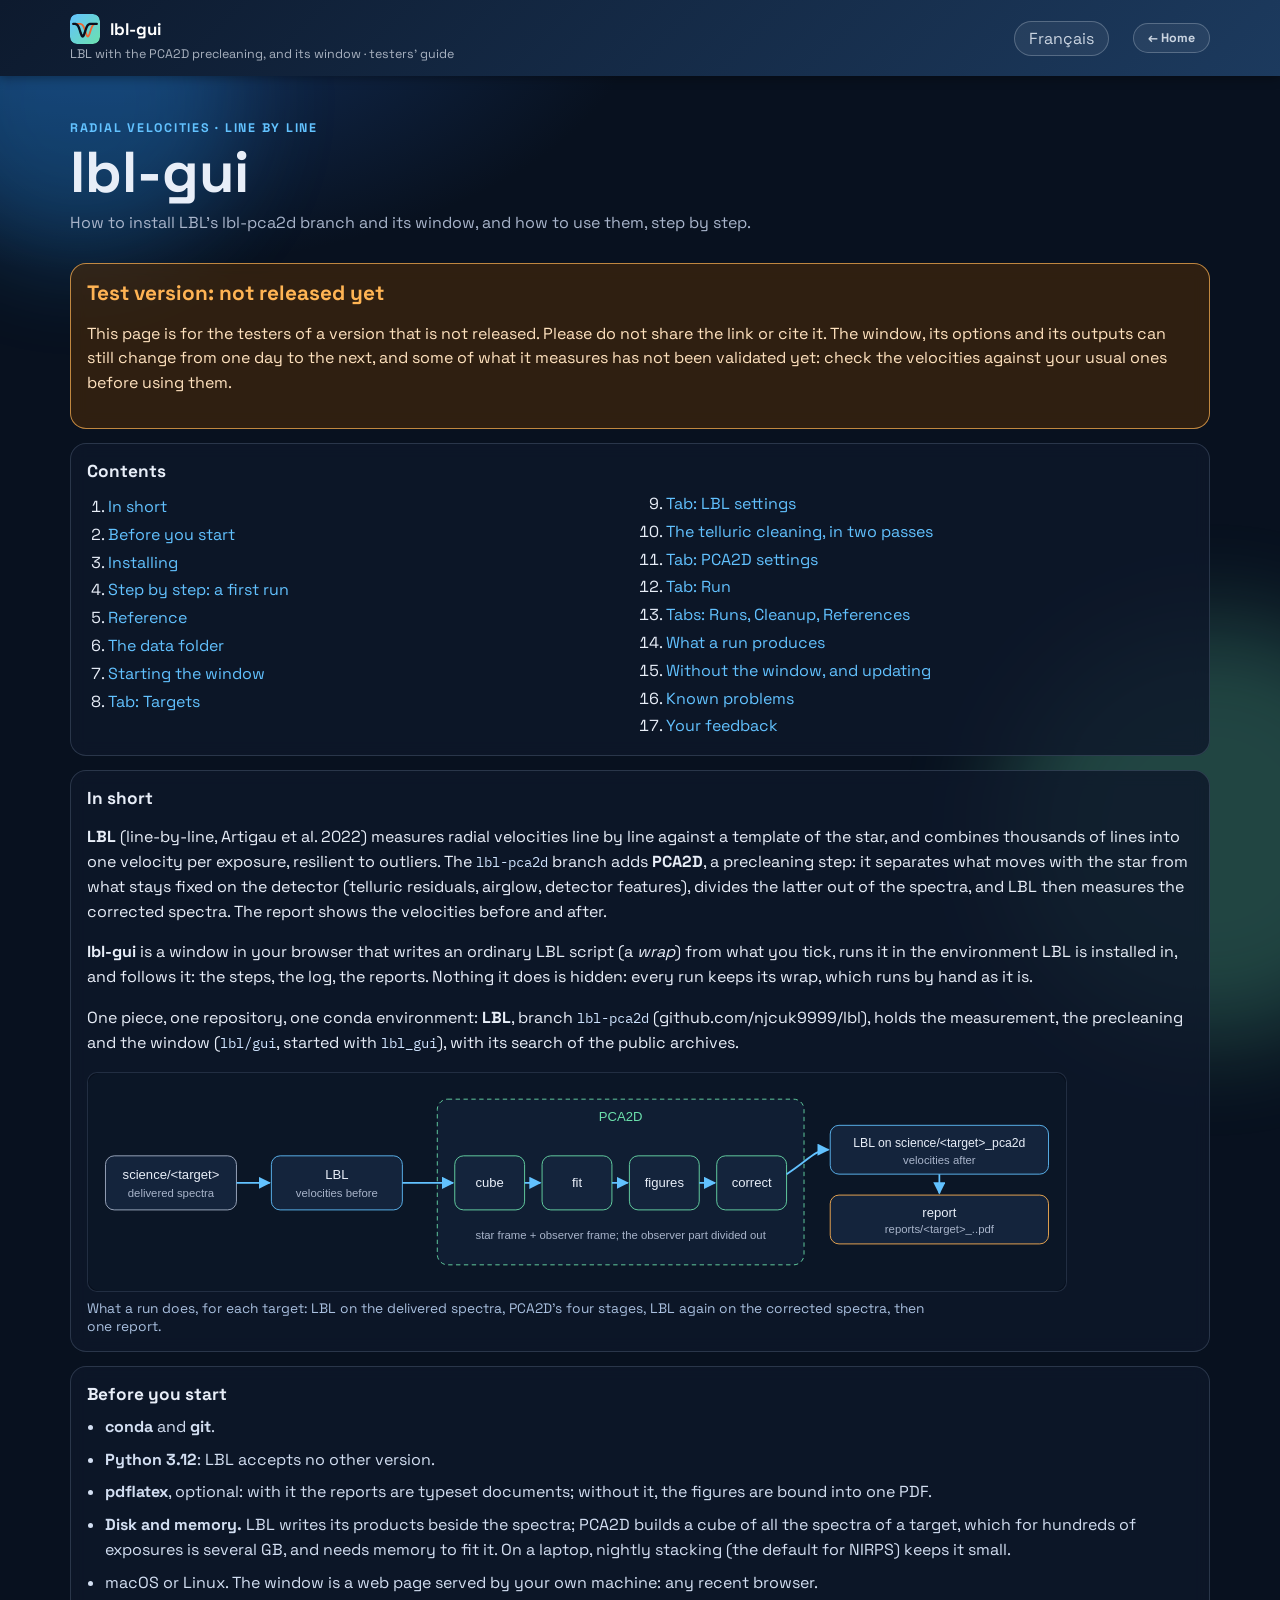
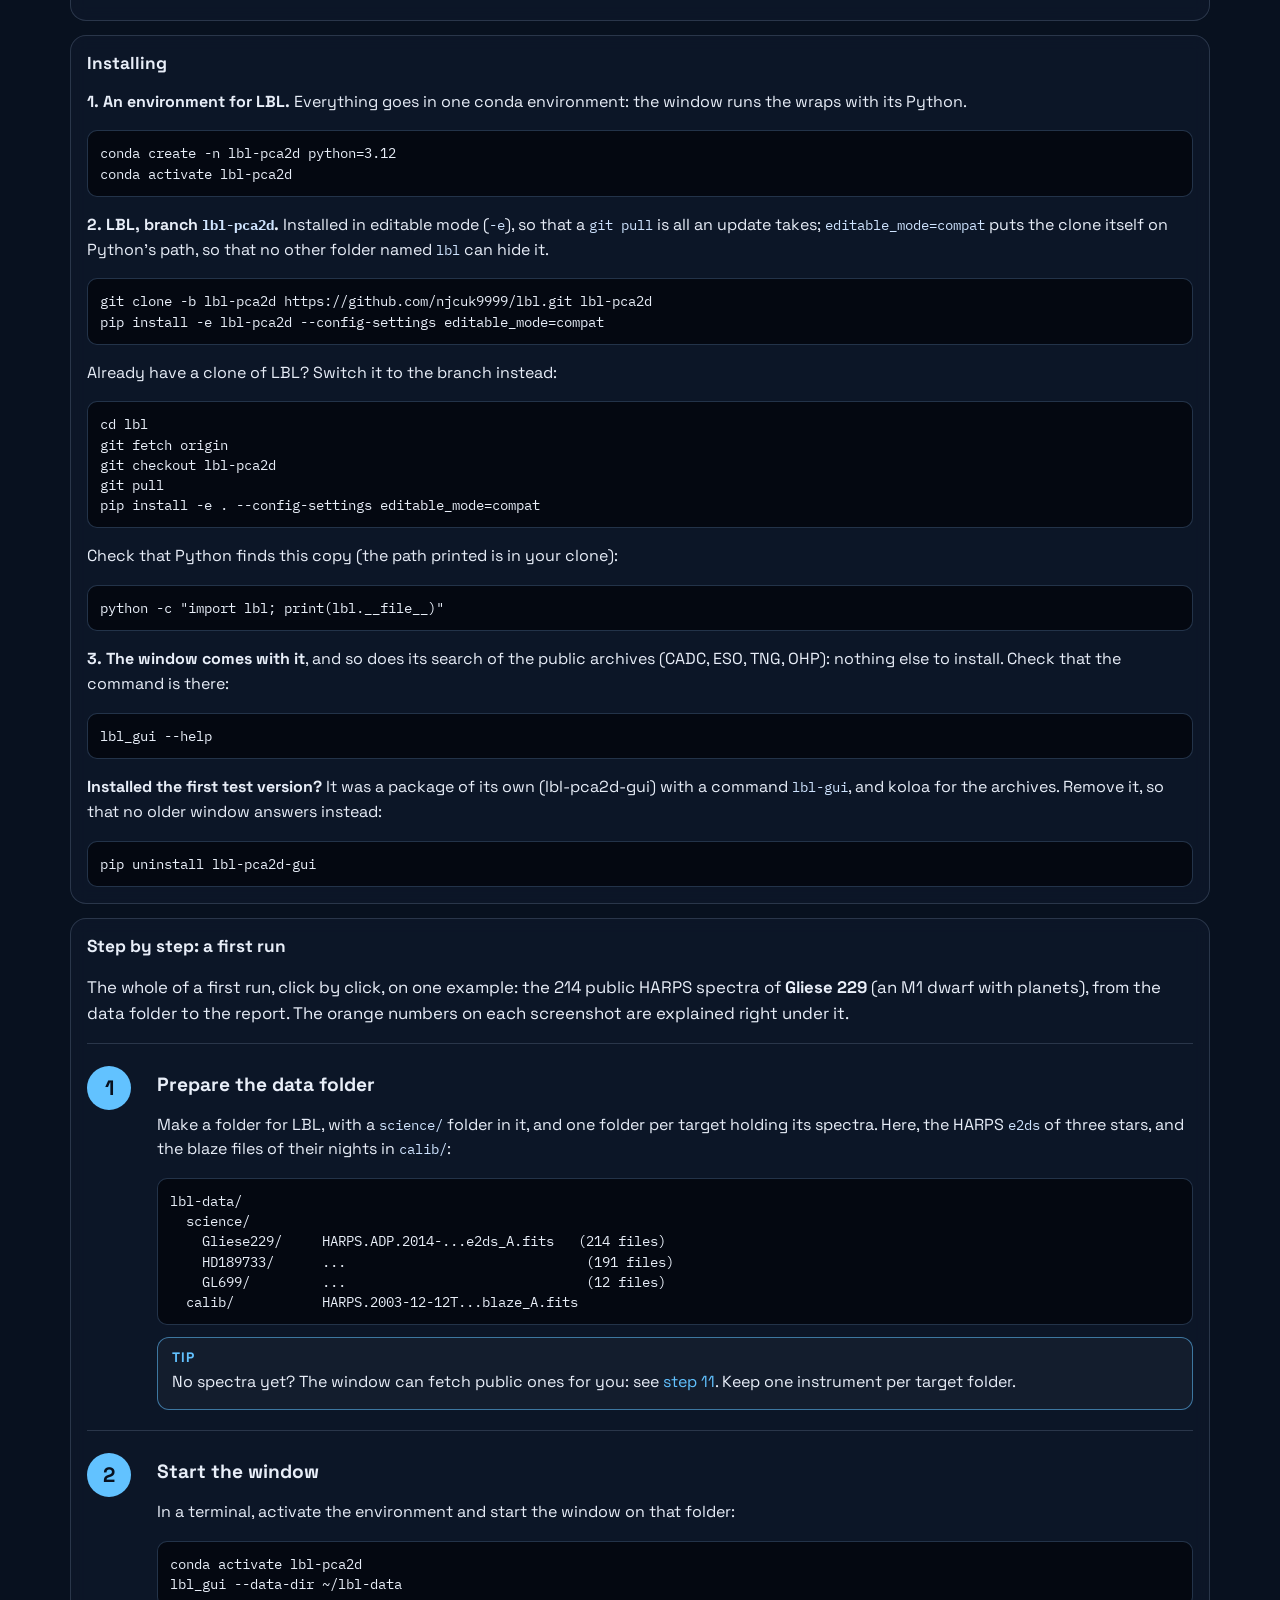
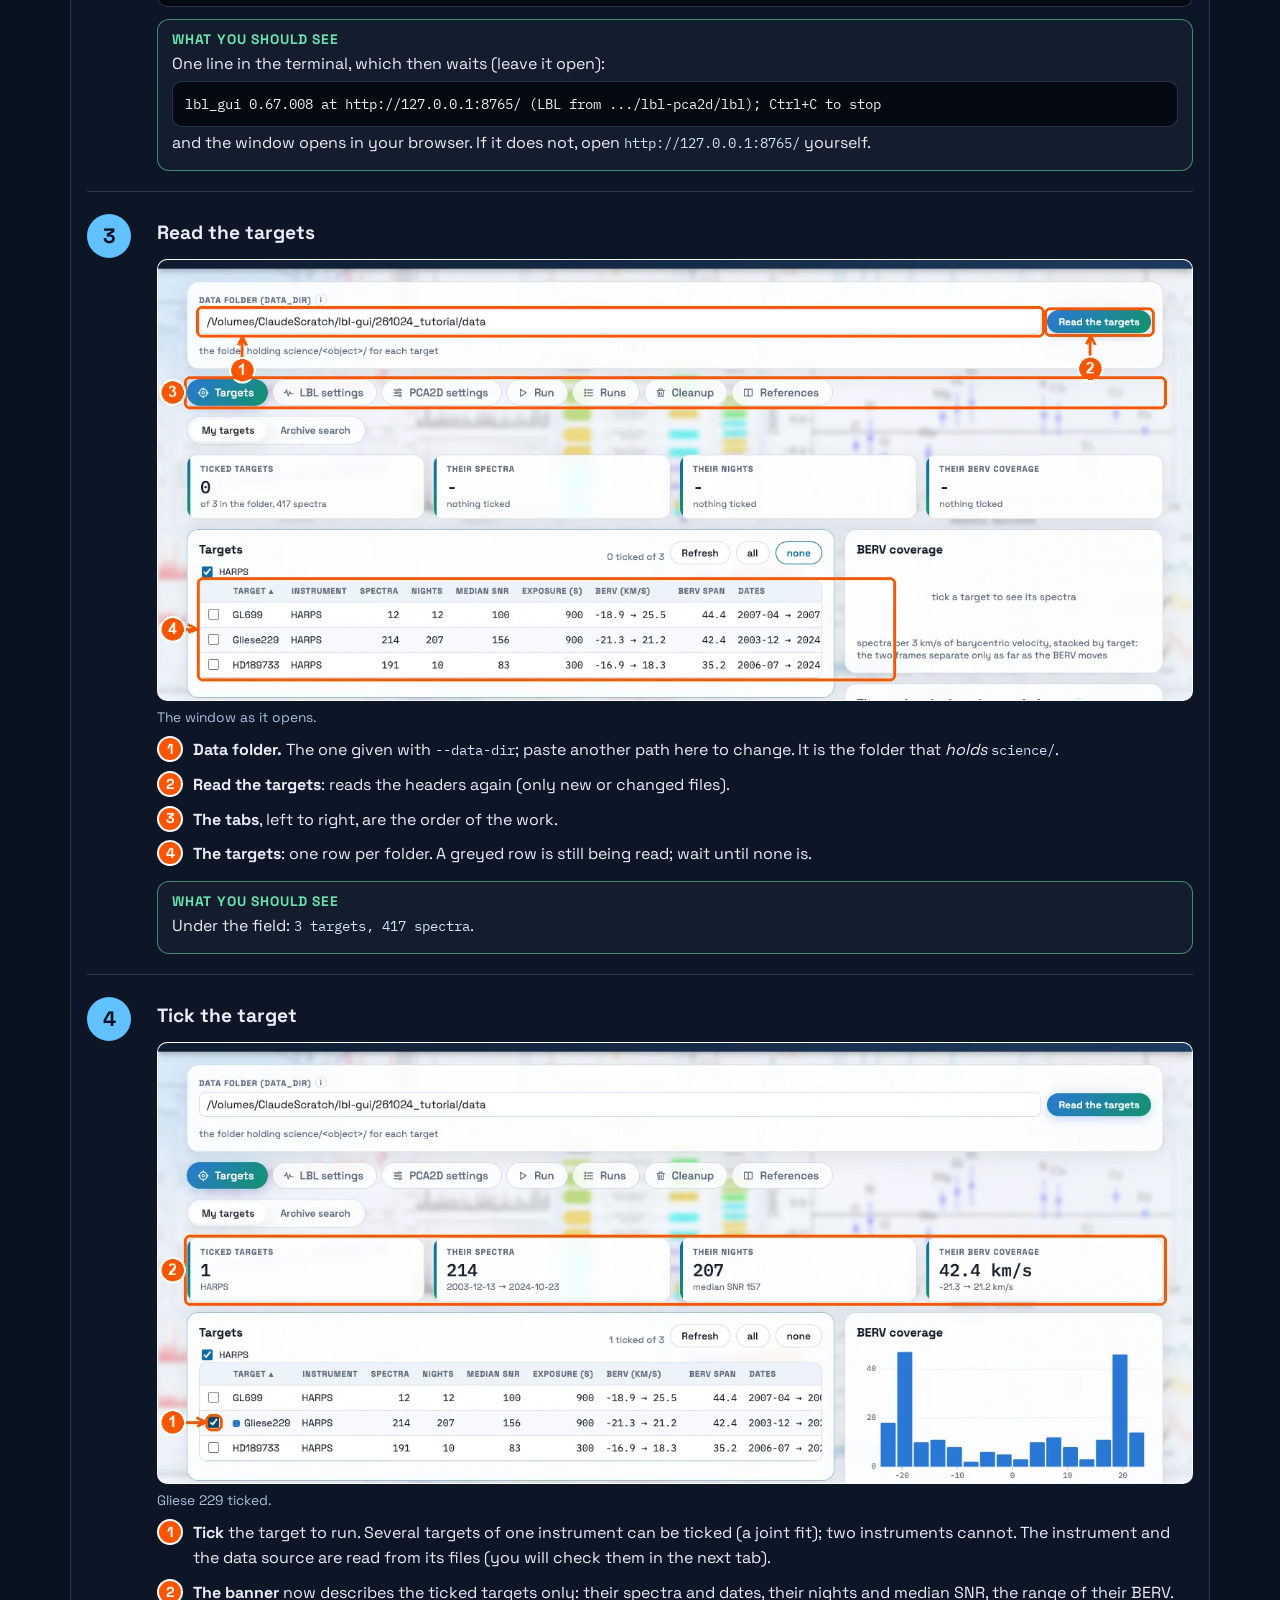
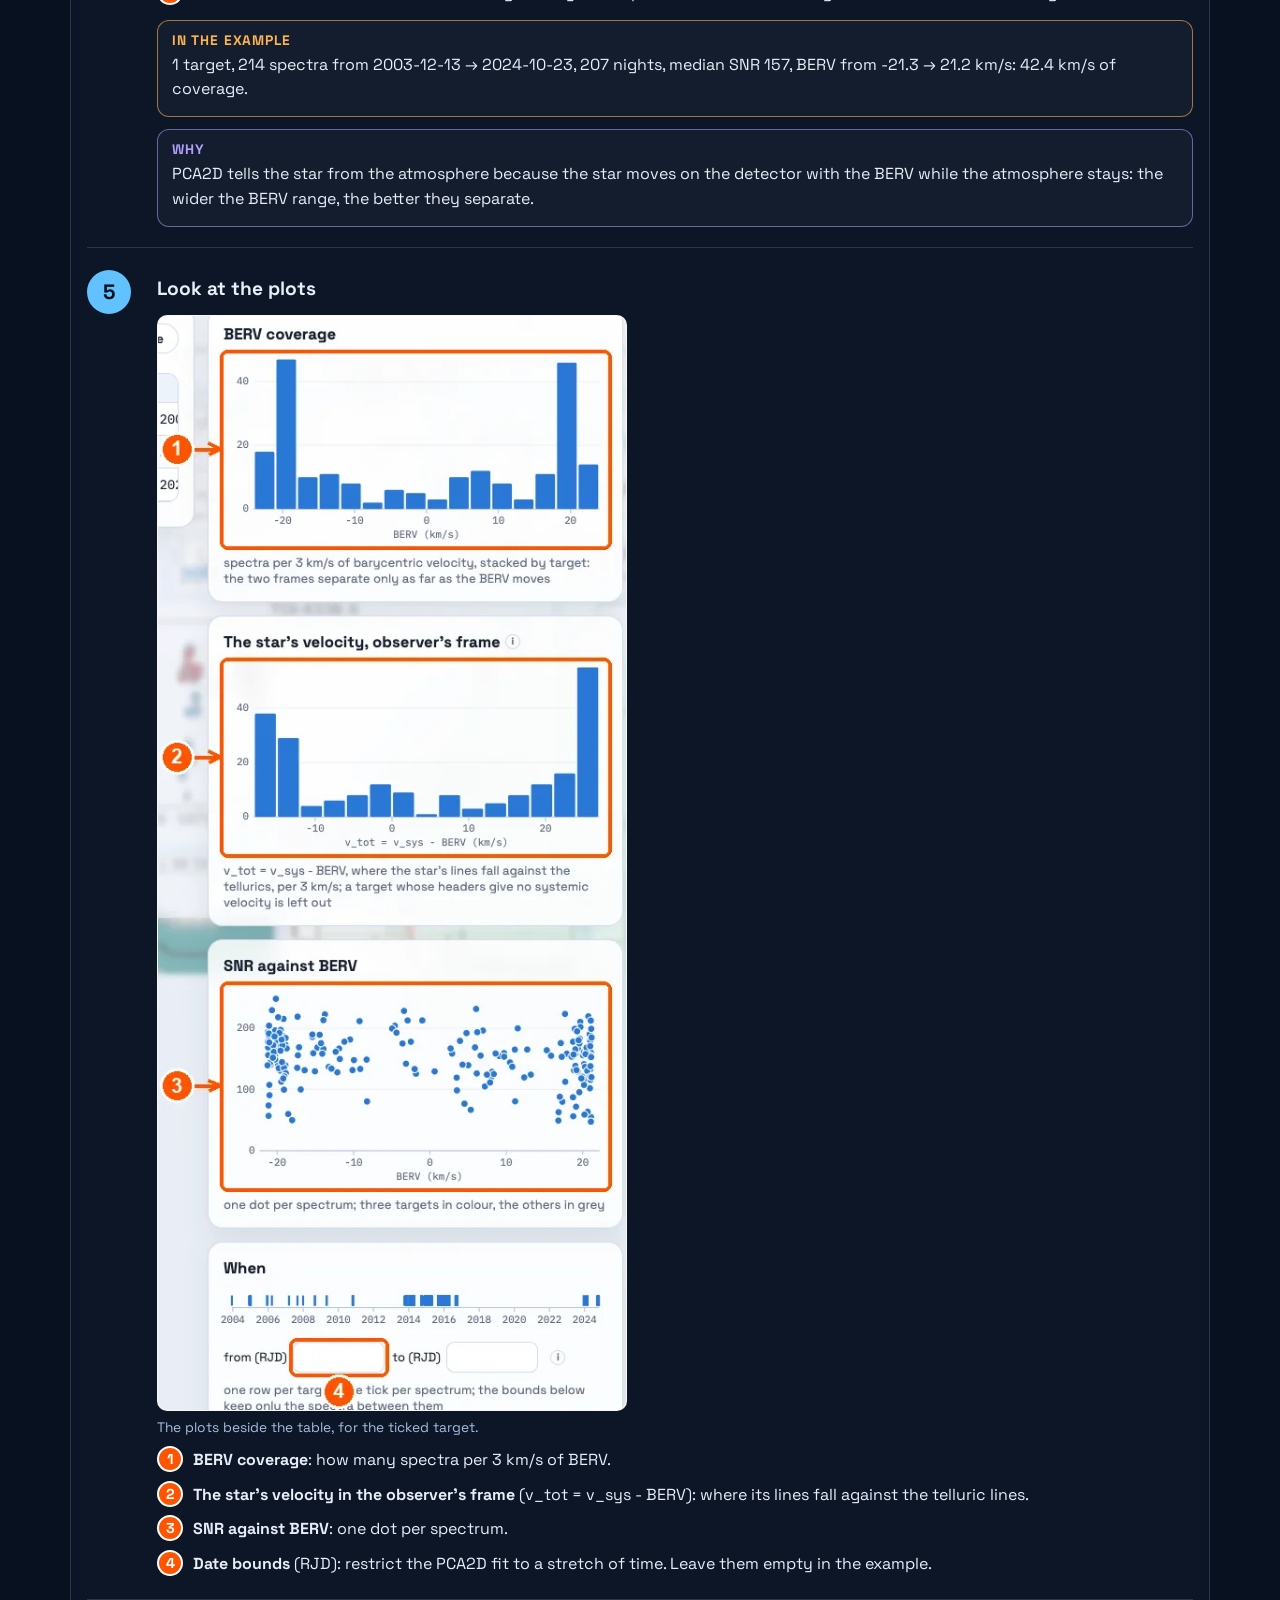
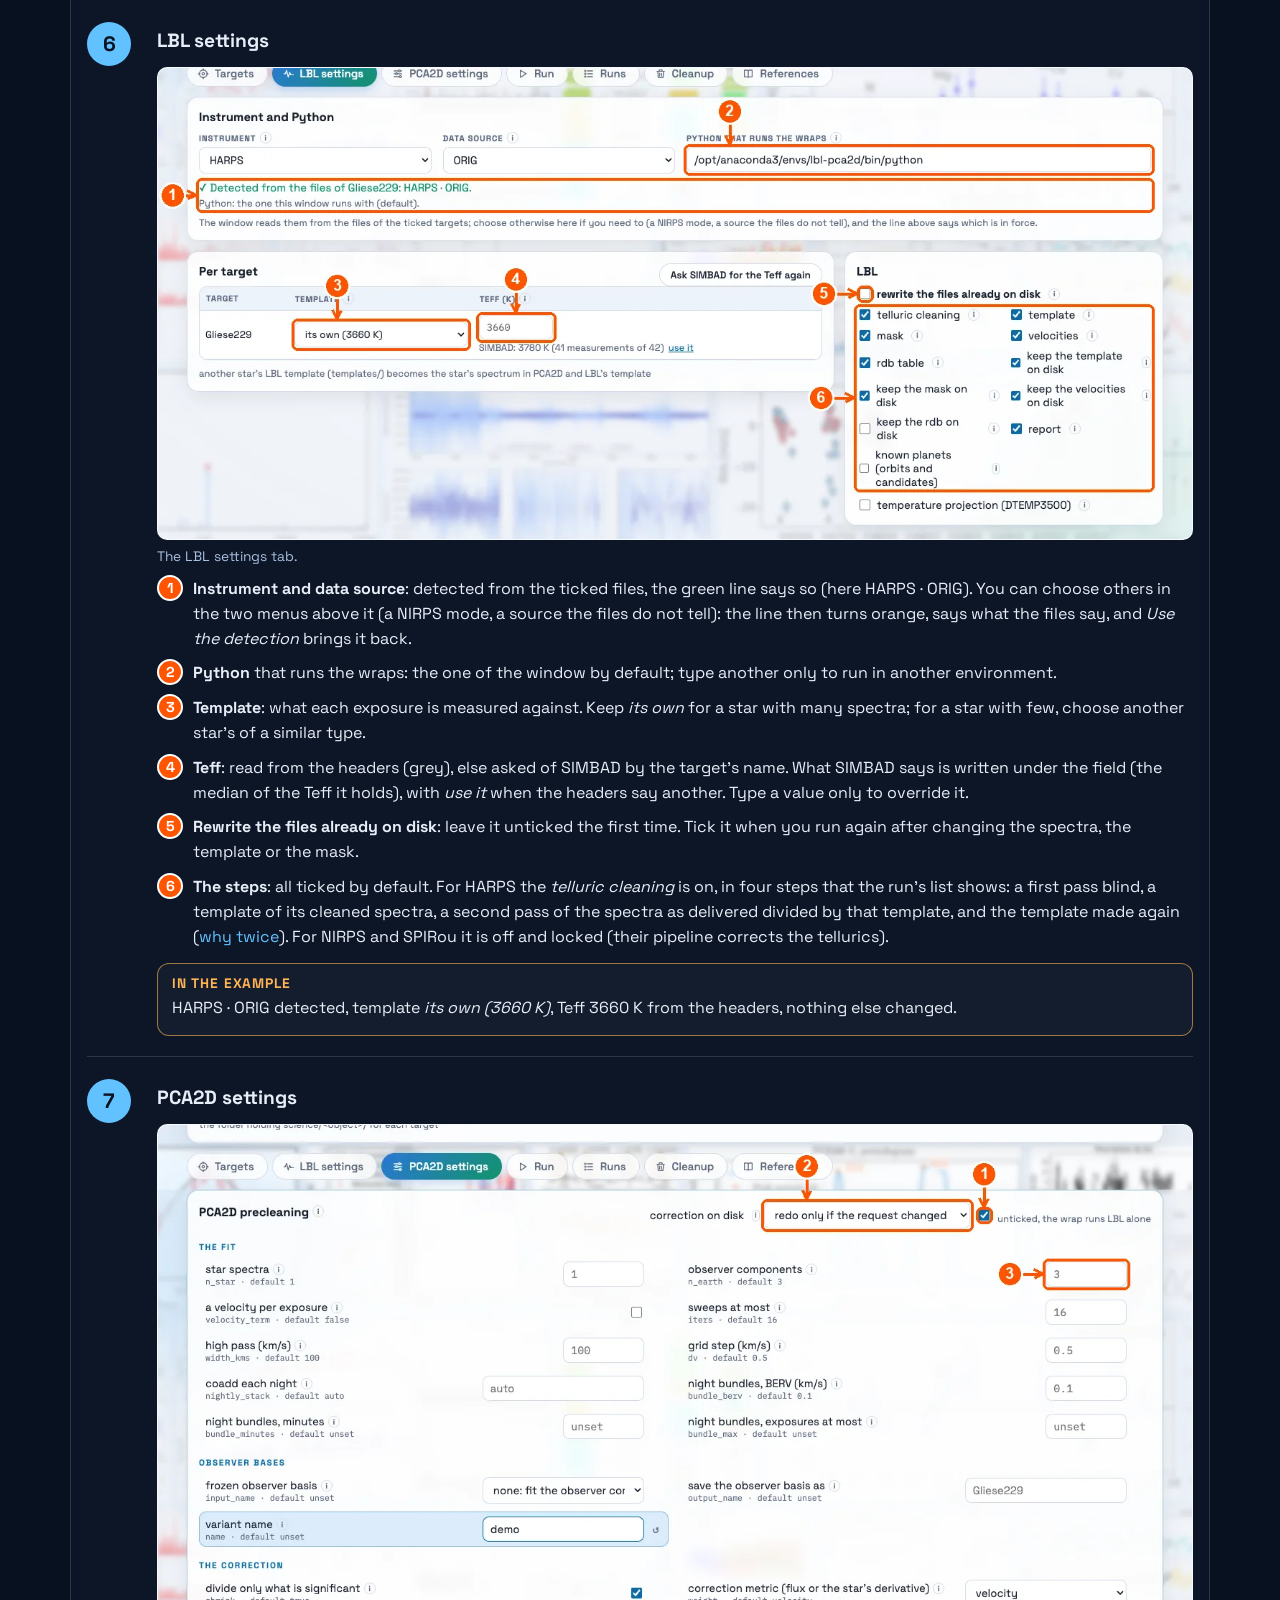
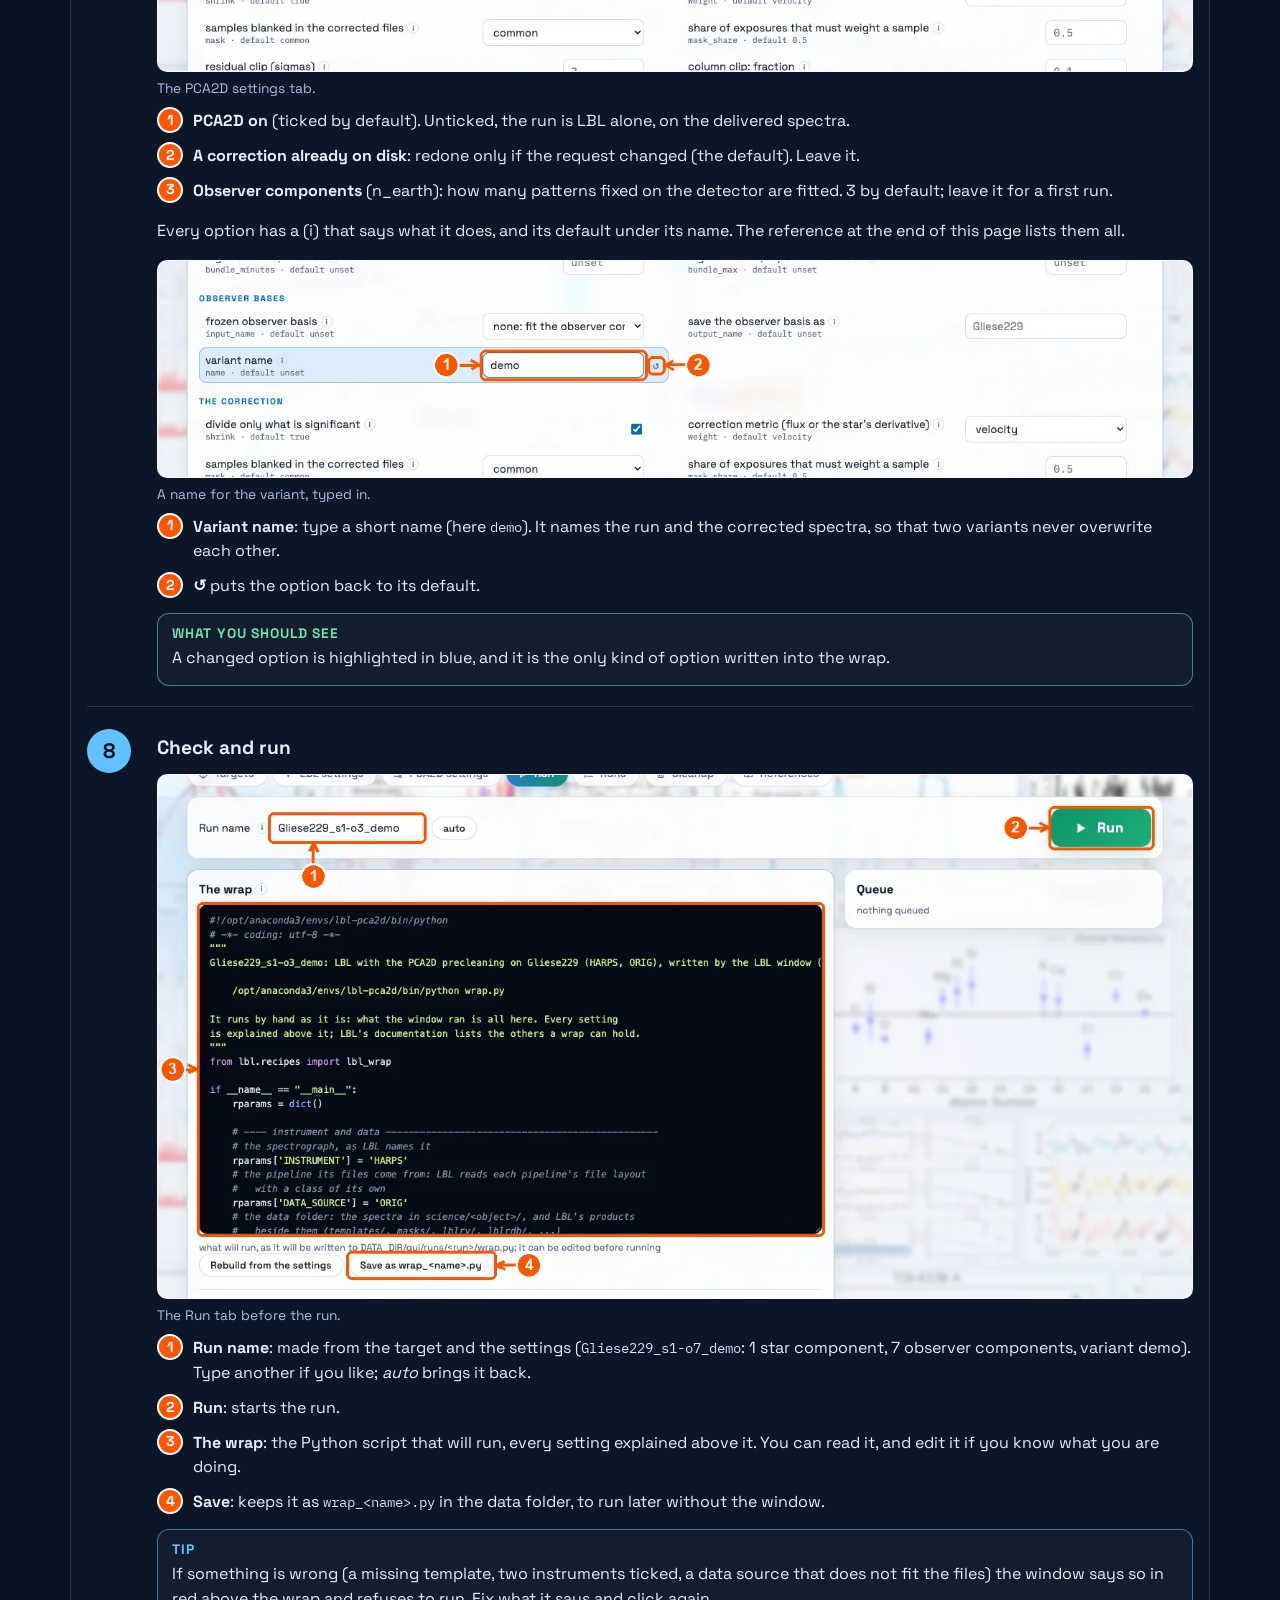
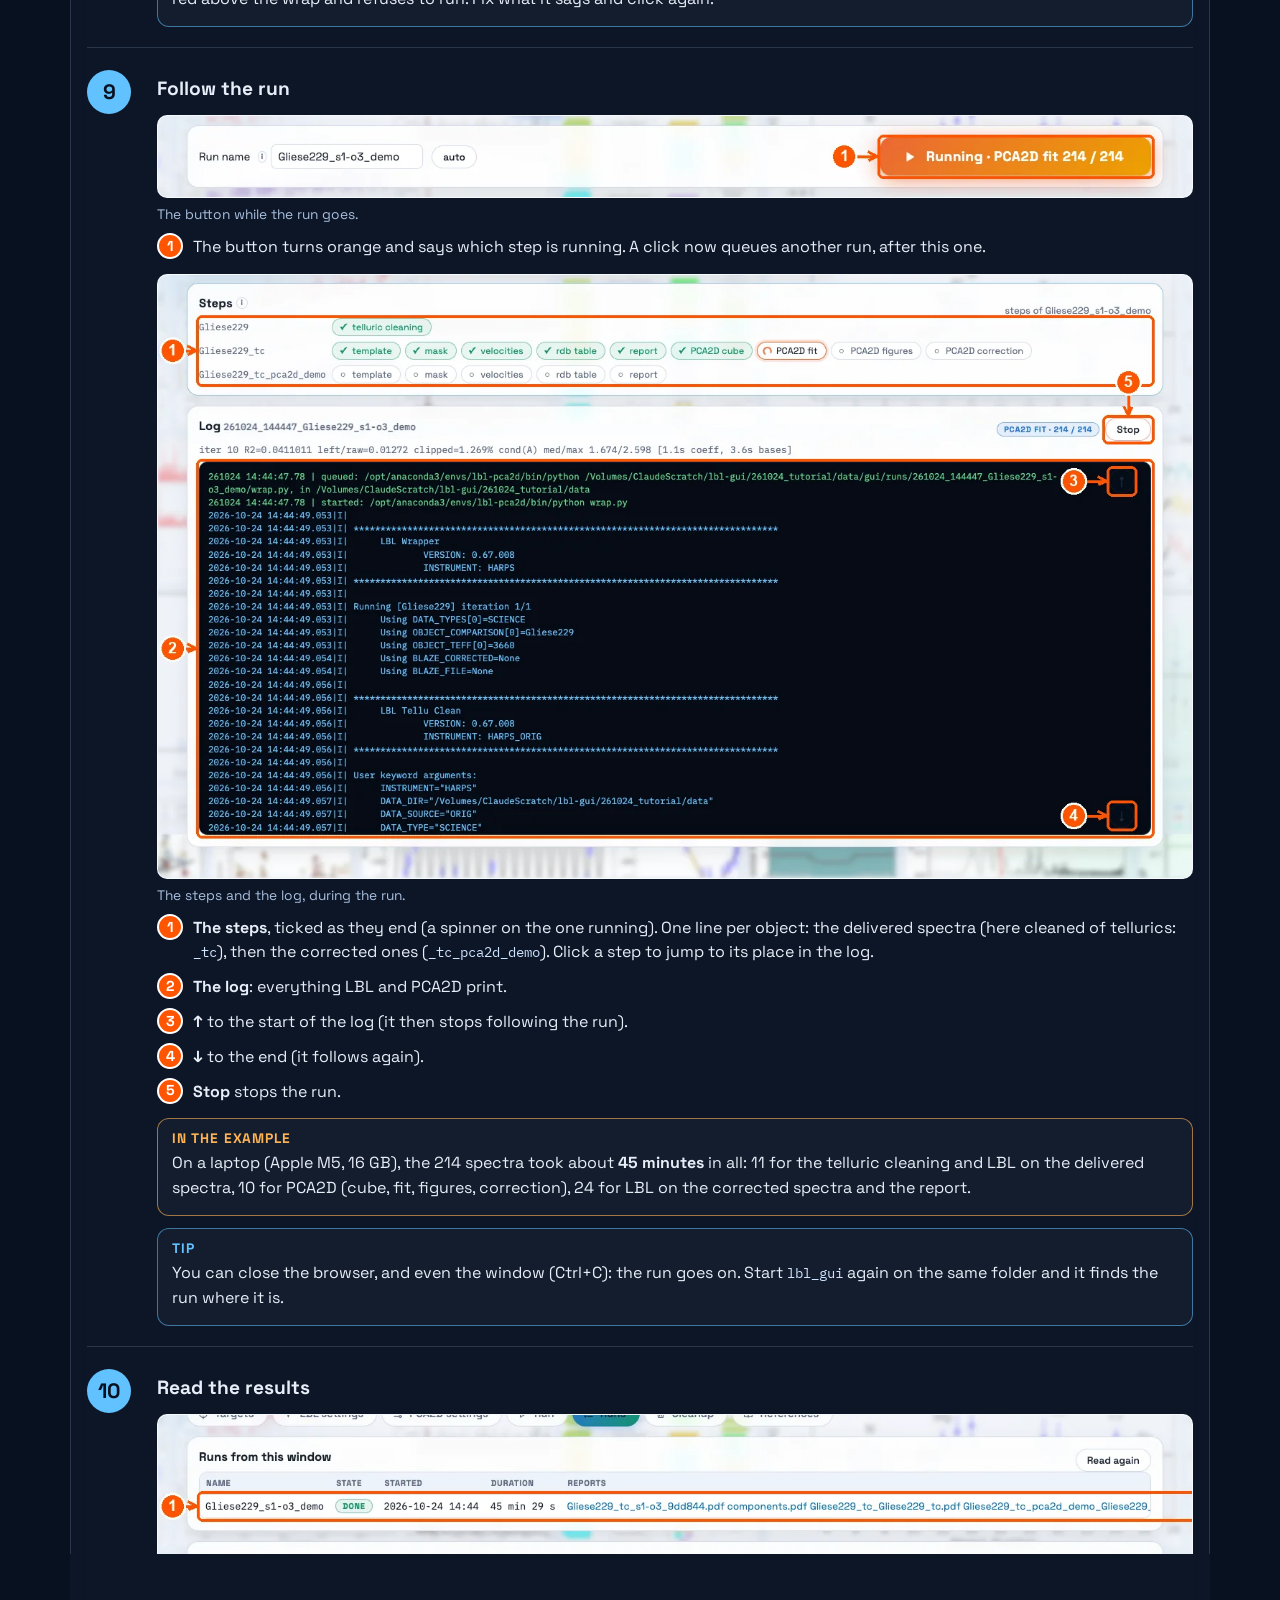
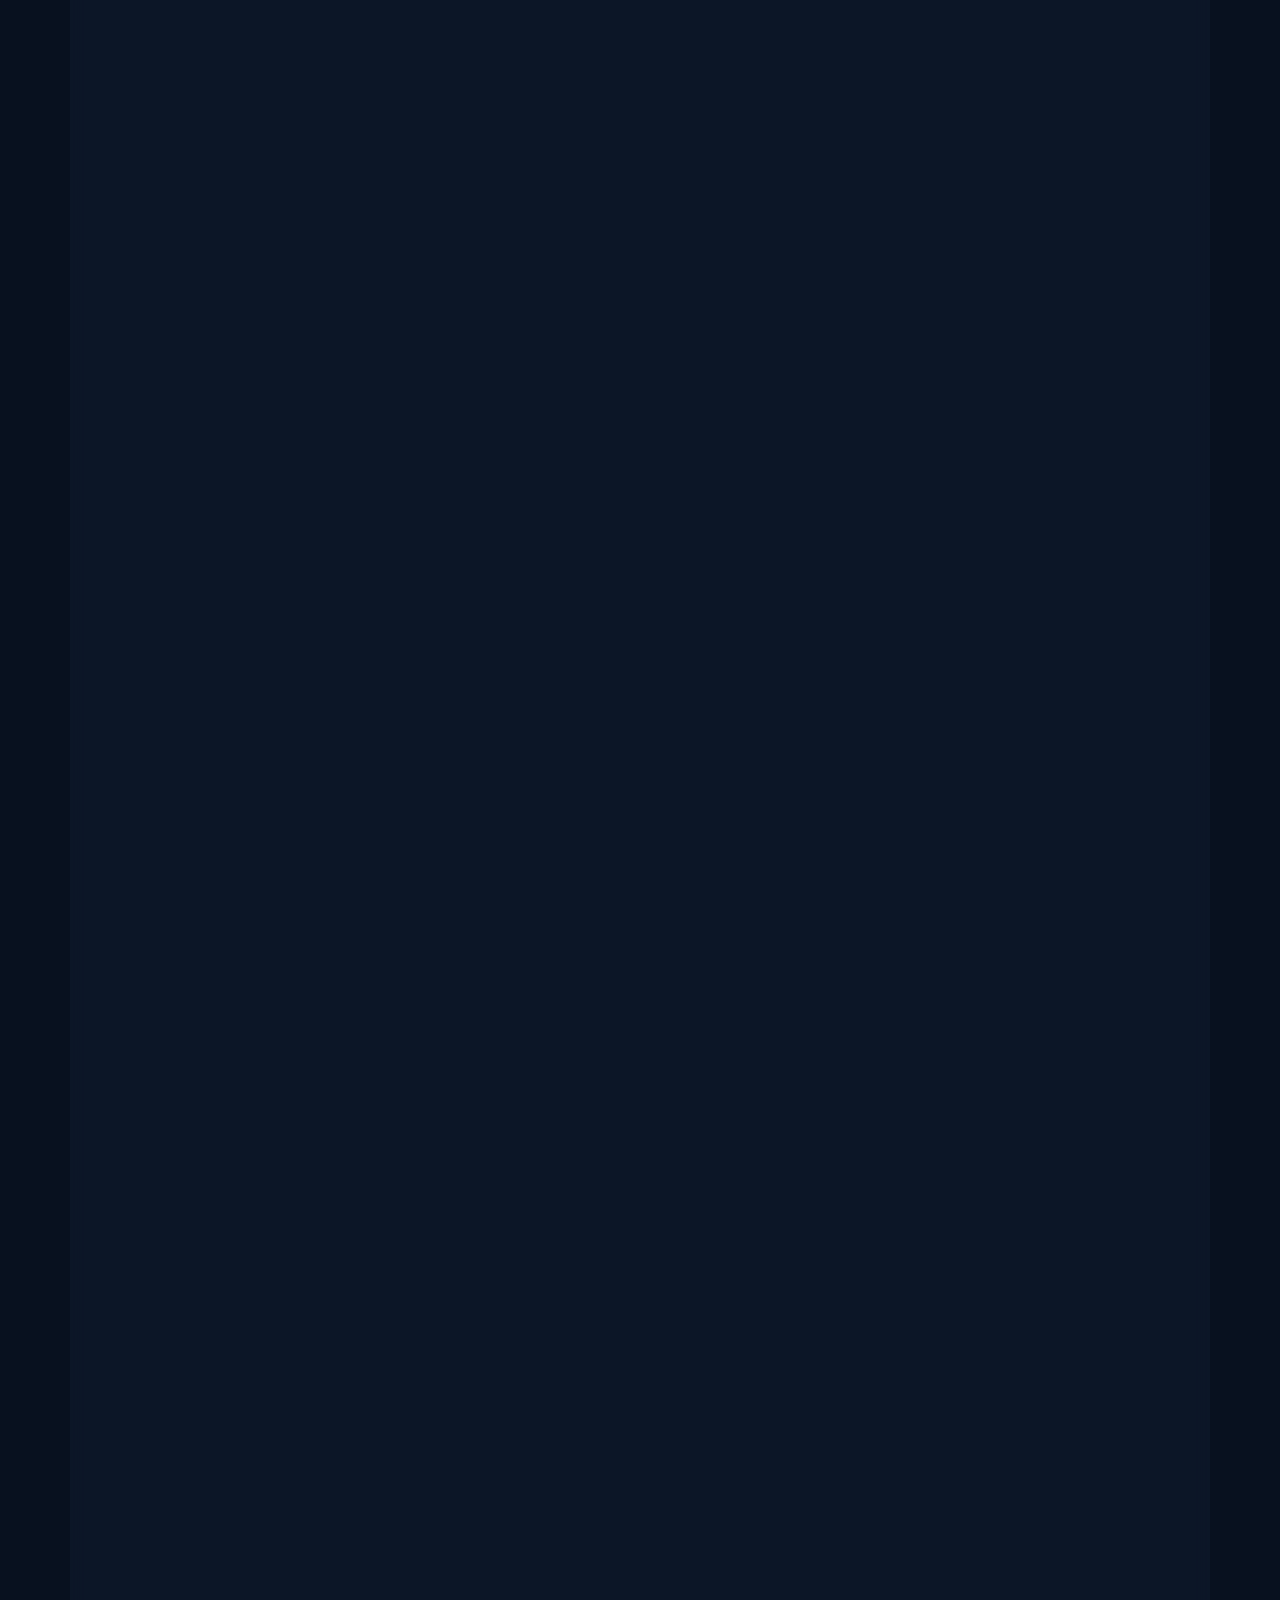
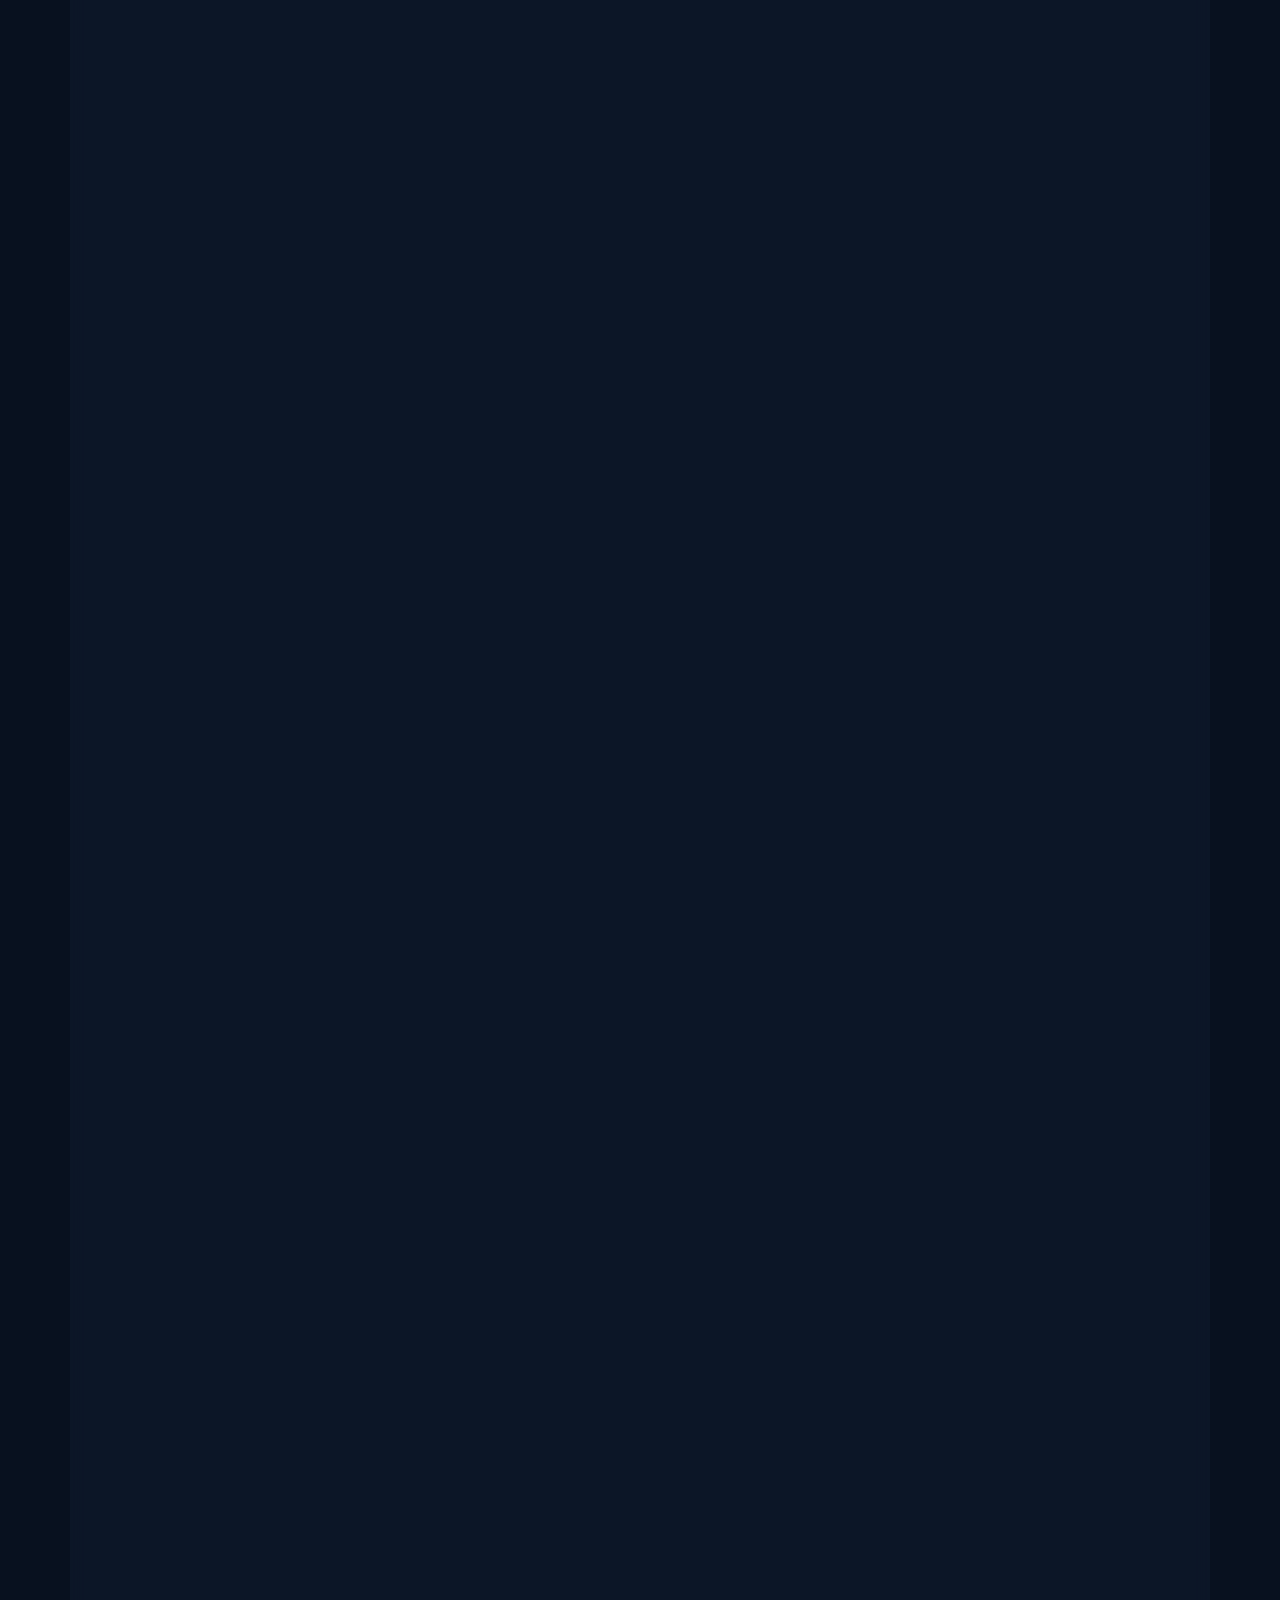
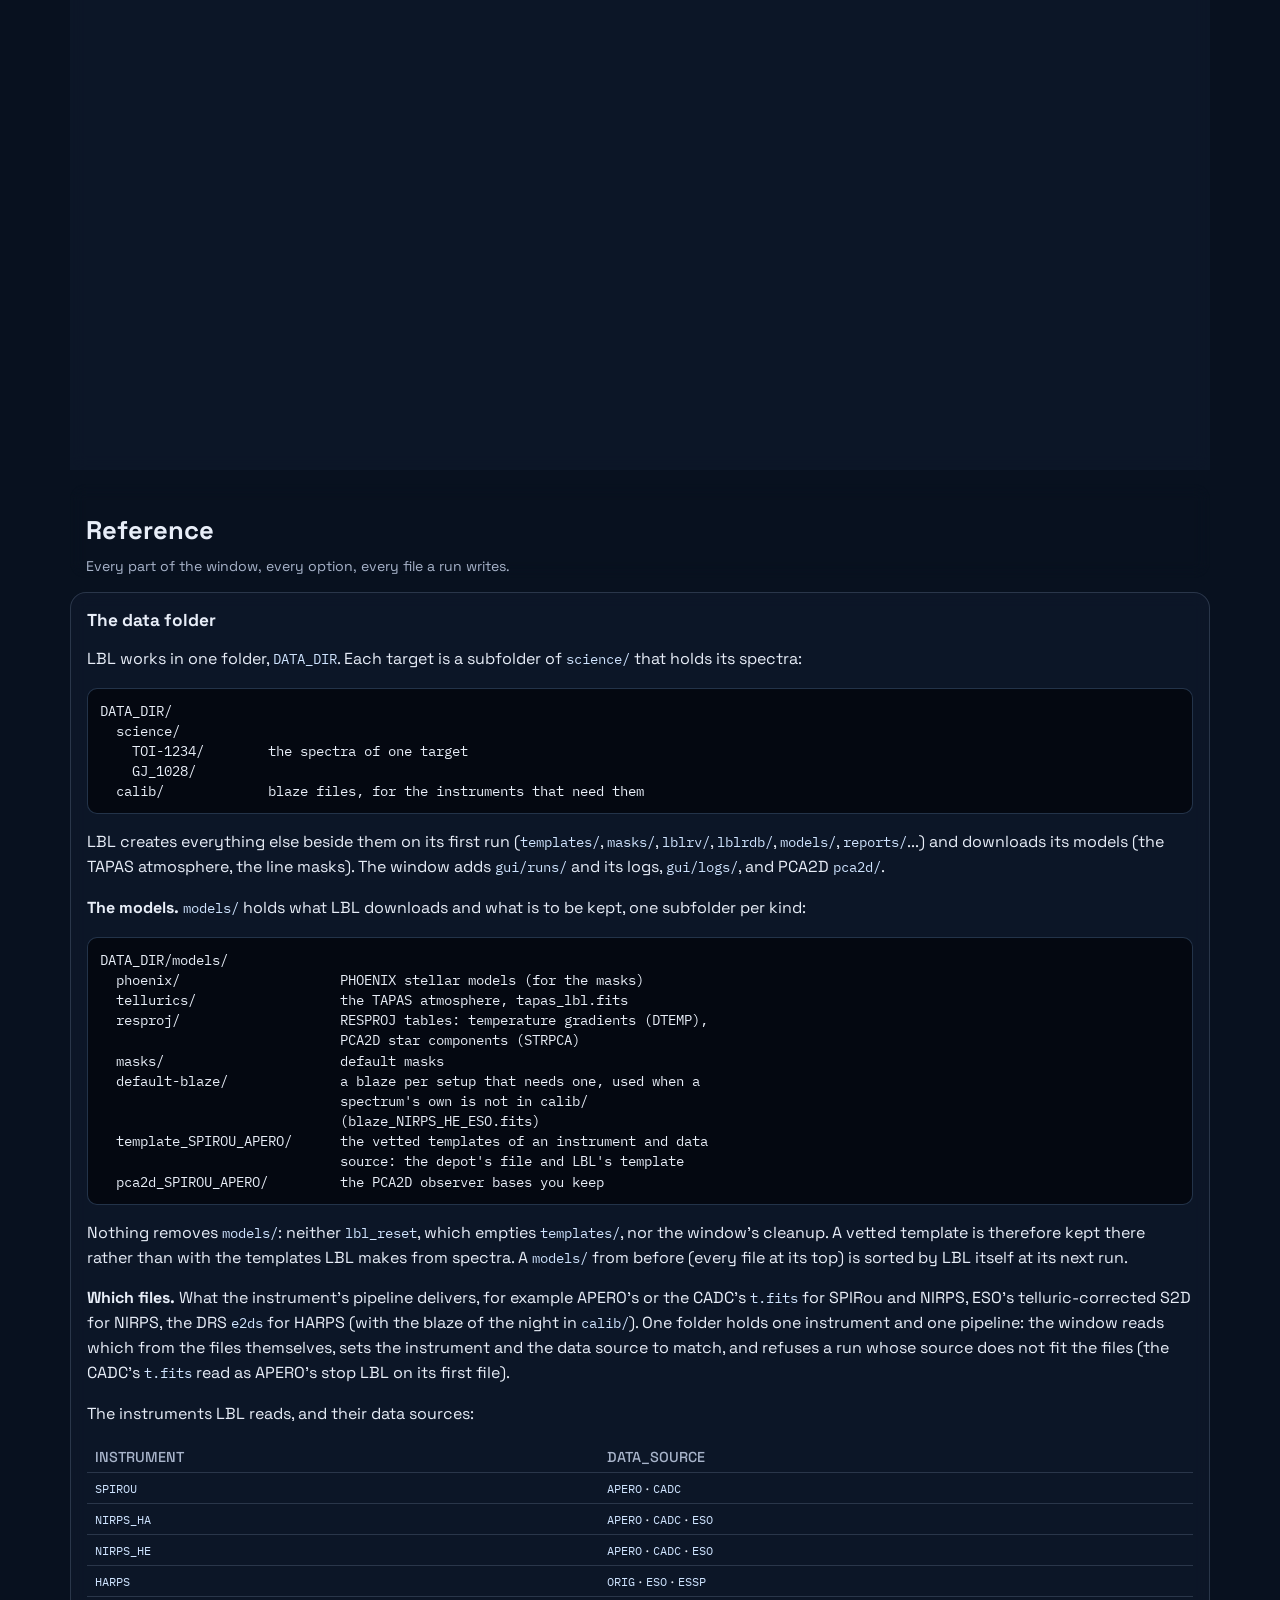
==== commit 93f7839a: "lbl-gui guide: models/default-blaze; the Targets tab against v_tot or the BERV Co-Authored-By: Claud" ====
--- a/lbl-gui/index.html
+++ b/lbl-gui/index.html
@@ -218,6 +218,9 @@
   resproj/                    RESPROJ tables: temperature gradients (DTEMP),
                               PCA2D star components (STRPCA)
   masks/                      default masks
+  default-blaze/              a blaze per setup that needs one, used when a
+                              spectrum's own is not in calib/
+                              (blaze_NIRPS_HE_ESO.fits)
   template_SPIROU_APERO/      the vetted templates of an instrument and data
                               source: the depot's file and LBL's template
   pca2d_SPIROU_APERO/         the PCA2D observer bases you keep</pre>
@@ -257,6 +260,9 @@
   resproj/                    les tables RESPROJ : gradients de température
                               (DTEMP), composantes stellaires PCA2D (STRPCA)
   masks/                      les masques par défaut
+  default-blaze/              un blaze par configuration qui en demande un,
+                              pris quand celui d'un spectre n'est pas dans
+                              calib/ (blaze_NIRPS_HE_ESO.fits)
   template_SPIROU_APERO/      les templates validés d'un instrument et d'une
                               source : le fichier du dépôt et le template LBL
   pca2d_SPIROU_APERO/         les bases de l'observateur PCA2D que vous gardez</pre>
@@ -361,7 +367,7 @@
 v_tot = v_sys - BERV (là où les raies de l'étoile tombent par rapport aux
 raies telluriques), le SNR en fonction du BERV, et les dates, où deux
 bornes peuvent limiter le fit PCA2D à une période.</p>
-</div><div lang="en"><p>The LBL data folder (DATA_DIR). Each target's spectra are in science/&lt;object&gt;/; LBL writes its templates, masks, per-exposure velocities (lblrv), tables (lblrdb) and reports beside them.</p><p>'Read the targets' reads every spectrum's header once (SNR, BERV, date, Teff) and keeps the result, so reading again later is quick.</p></div><div lang="fr"><p>Le dossier de données de LBL (DATA_DIR). Les spectres de chaque cible sont dans science/&lt;objet&gt;/ ; LBL écrit à côté ses templates, masques, vitesses par pose (lblrv), tables (lblrdb) et rapports.</p><p>« Lire les cibles » lit une fois l'entête de chaque spectre (SNR, BERV, date, Teff) et garde le résultat : une relecture plus tard est rapide.</p></div><div lang="en"><p>The LBL instrument, and its mode, the spectra come from. It sets how LBL reads the files, the wavelength domain and the resolution. Guessed from the headers when the targets are read; NIRPS_HE and NIRPS_HA are NIRPS's two modes.</p></div><div lang="fr"><p>L'instrument LBL, et son mode, dont viennent les spectres. Il fixe la façon dont LBL lit les fichiers, le domaine de longueurs d'onde et la résolution. Deviné à partir des entêtes à la lecture des cibles ; NIRPS_HE et NIRPS_HA sont les deux modes de NIRPS.</p></div><div lang="en"><p>The pipeline that reduced the spectra (DATA_SOURCE: APERO, ESO, CADC...). It sets the file format LBL expects. A PCA2D basis made from another source cannot be used here.</p></div><div lang="fr"><p>Le pipeline qui a réduit les spectres (DATA_SOURCE : APERO, ESO, CADC...). Il fixe le format de fichier qu'attend LBL. Une base PCA2D faite à partir d'une autre source ne peut pas servir ici.</p></div><div lang="en"><p>Where the star's lines fall on the detector against the telluric lines: its systemic velocity less the BERV, for each spectrum.</p><p>The systemic velocity is the headers' (APERO's PP_RV when its source is named, or ESO's target velocity); a target without one is not drawn. A star whose v_tot stays within a few km/s of 0 has its lines on the same tellurics all year: telluric residuals then move with it and the two frames are hard to separate, the case for a frozen observer basis.</p></div><div lang="fr"><p>Là où les raies de l'étoile tombent sur le détecteur par rapport aux raies telluriques : sa vitesse systémique moins le BERV, pour chaque spectre.</p><p>La vitesse systémique est celle des entêtes (PP_RV d'APERO quand sa source est donnée, ou la vitesse de la cible d'ESO) ; une cible qui n'en a pas n'est pas tracée. Une étoile dont le v_tot reste à quelques km/s de 0 a ses raies sur les mêmes telluriques toute l'année : les résidus telluriques bougent alors avec elle et les deux référentiels se séparent mal, le cas d'une base de l'observateur figée.</p></div><div lang="en"><p>Only the spectra between these dates enter the PCA2D fit and its correction. In RJD, BJD - 2 400 000, as LBL's tables (one day apart, a bound at an integer falls at noon UT, between nights in the Americas). Empty: no bound. The plots on the left grey out what the bounds leave out.</p></div><div lang="fr"><p>Seuls les spectres entre ces dates entrent dans le fit PCA2D et sa correction. En RJD, BJD - 2 400 000, comme dans les tables de LBL (une borne entière tombe à midi UT, entre deux nuits aux Amériques). Vide : pas de borne. Les graphiques à gauche grisent ce que les bornes laissent de côté.</p></div><div lang="en">
+</div><div lang="en"><p>The LBL data folder (DATA_DIR). Each target's spectra are in science/&lt;object&gt;/; LBL writes its templates, masks, per-exposure velocities (lblrv), tables (lblrdb) and reports beside them.</p><p>'Read the targets' reads every spectrum's header once (SNR, BERV, date, Teff) and keeps the result, so reading again later is quick.</p></div><div lang="fr"><p>Le dossier de données de LBL (DATA_DIR). Les spectres de chaque cible sont dans science/&lt;objet&gt;/ ; LBL écrit à côté ses templates, masques, vitesses par pose (lblrv), tables (lblrdb) et rapports.</p><p>« Lire les cibles » lit une fois l'entête de chaque spectre (SNR, BERV, date, Teff) et garde le résultat : une relecture plus tard est rapide.</p></div><div lang="en"><p>The LBL instrument, and its mode, the spectra come from. It sets how LBL reads the files, the wavelength domain and the resolution. Guessed from the headers when the targets are read; NIRPS_HE and NIRPS_HA are NIRPS's two modes.</p></div><div lang="fr"><p>L'instrument LBL, et son mode, dont viennent les spectres. Il fixe la façon dont LBL lit les fichiers, le domaine de longueurs d'onde et la résolution. Deviné à partir des entêtes à la lecture des cibles ; NIRPS_HE et NIRPS_HA sont les deux modes de NIRPS.</p></div><div lang="en"><p>The pipeline that reduced the spectra (DATA_SOURCE: APERO, ESO, CADC...). It sets the file format LBL expects. A PCA2D basis made from another source cannot be used here.</p></div><div lang="fr"><p>Le pipeline qui a réduit les spectres (DATA_SOURCE : APERO, ESO, CADC...). Il fixe le format de fichier qu'attend LBL. Une base PCA2D faite à partir d'une autre source ne peut pas servir ici.</p></div><div lang="en"><p>Where the star's lines fall on the detector against the telluric lines: its systemic velocity less the BERV, for each spectrum.</p><p>The systemic velocity is SIMBAD's, else the headers' (APERO's PP_RV when its source is a reference, or ESO's target velocity); a target without one is drawn against the BERV instead, in plots of their own. A star whose v_tot stays within a few km/s of 0 has its lines on the same tellurics all year: telluric residuals then move with it and the two frames are hard to separate, the case for a frozen observer basis.</p></div><div lang="fr"><p>Là où les raies de l'étoile tombent sur le détecteur par rapport aux raies telluriques : sa vitesse systémique moins le BERV, pour chaque spectre.</p><p>La vitesse systémique est celle de SIMBAD, sinon celle des entêtes (PP_RV d'APERO quand sa source est une référence, ou la vitesse de la cible d'ESO) ; une cible qui n'en a pas est tracée en fonction du BERV, dans des graphiques à part. Une étoile dont le v_tot reste à quelques km/s de 0 a ses raies sur les mêmes telluriques toute l'année : les résidus telluriques bougent alors avec elle et les deux référentiels se séparent mal, le cas d'une base de l'observateur figée.</p></div><div lang="en"><p>Only the spectra between these dates enter the PCA2D fit and its correction. In RJD, BJD - 2 400 000, as LBL's tables (one day apart, a bound at an integer falls at noon UT, between nights in the Americas). Empty: no bound. The plots on the left grey out what the bounds leave out.</p></div><div lang="fr"><p>Seuls les spectres entre ces dates entrent dans le fit PCA2D et sa correction. En RJD, BJD - 2 400 000, comme dans les tables de LBL (une borne entière tombe à midi UT, entre deux nuits aux Amériques). Vide : pas de borne. Les graphiques à gauche grisent ce que les bornes laissent de côté.</p></div><div lang="en">
 <h3>Archive search</h3>
 <p>The second sub-tab finds a star's public spectra
 that LBL reads and fetches them into <code>science/</code>, four files at a
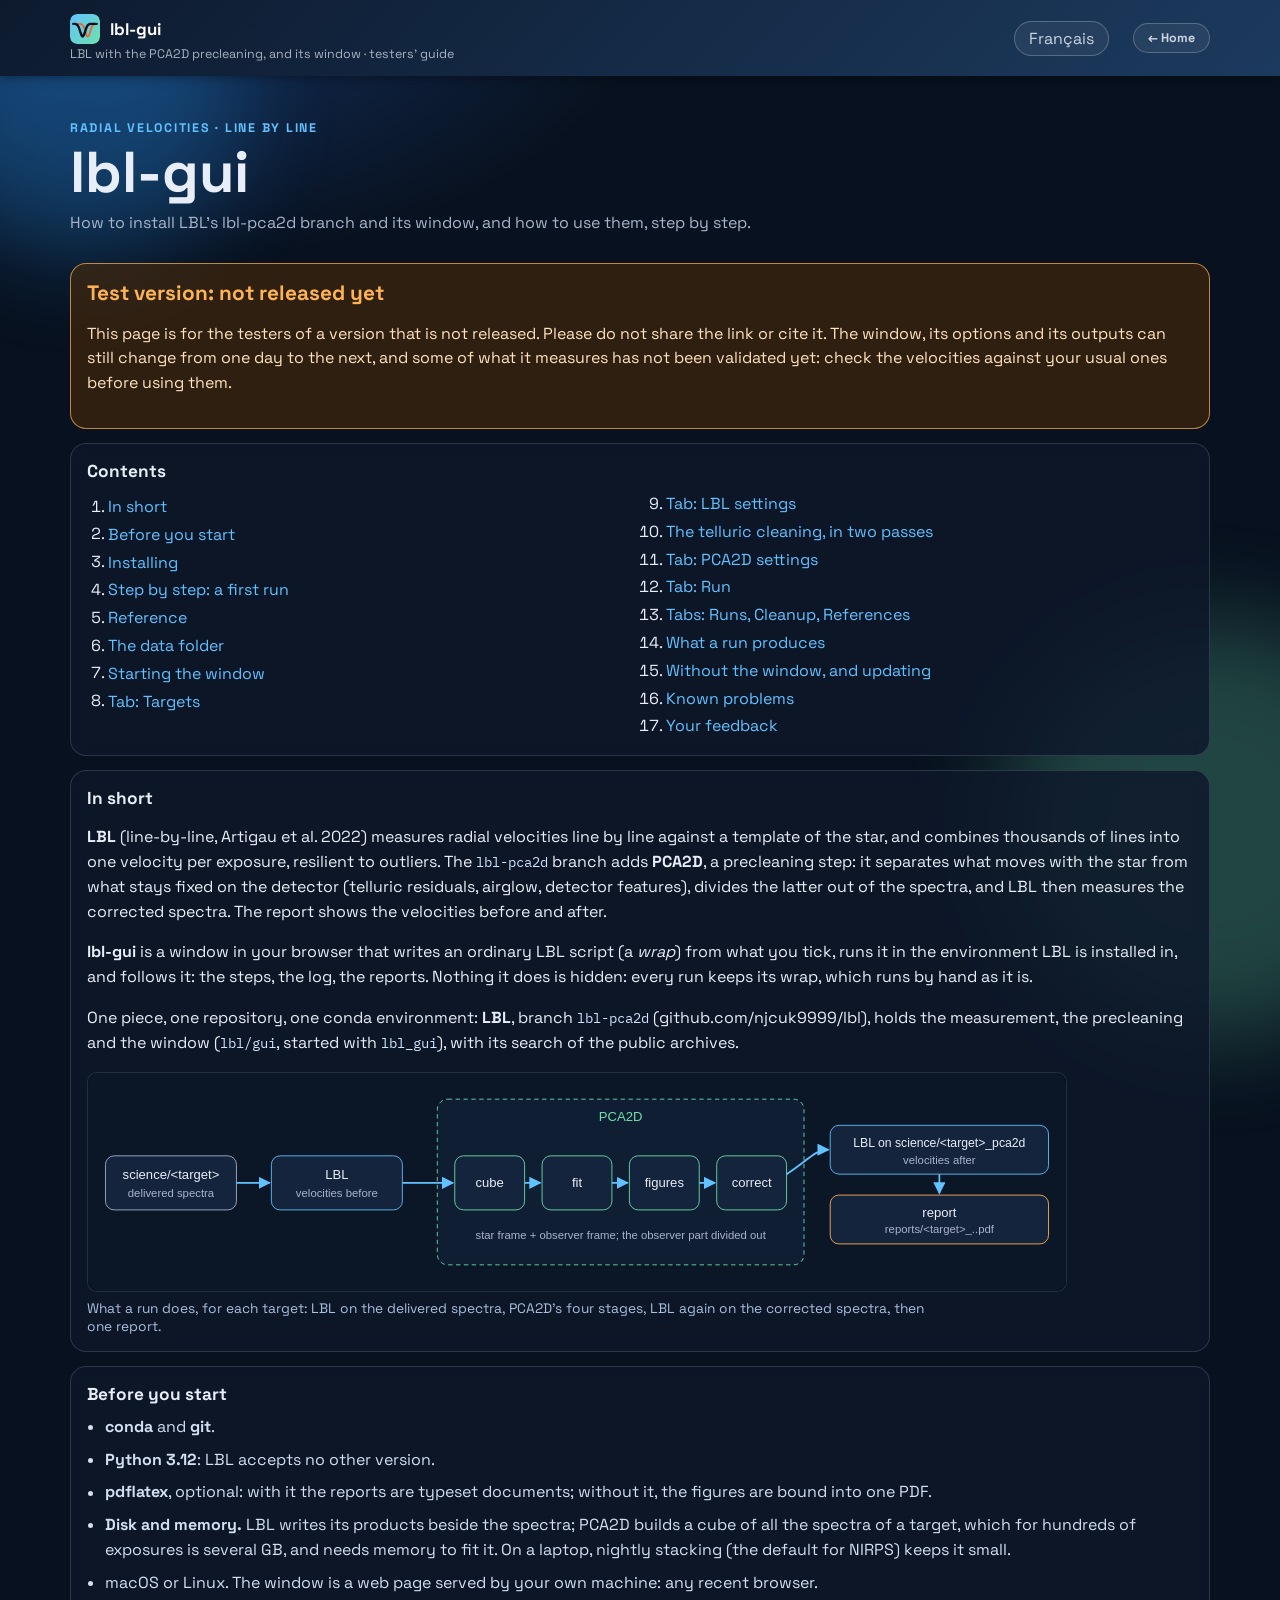
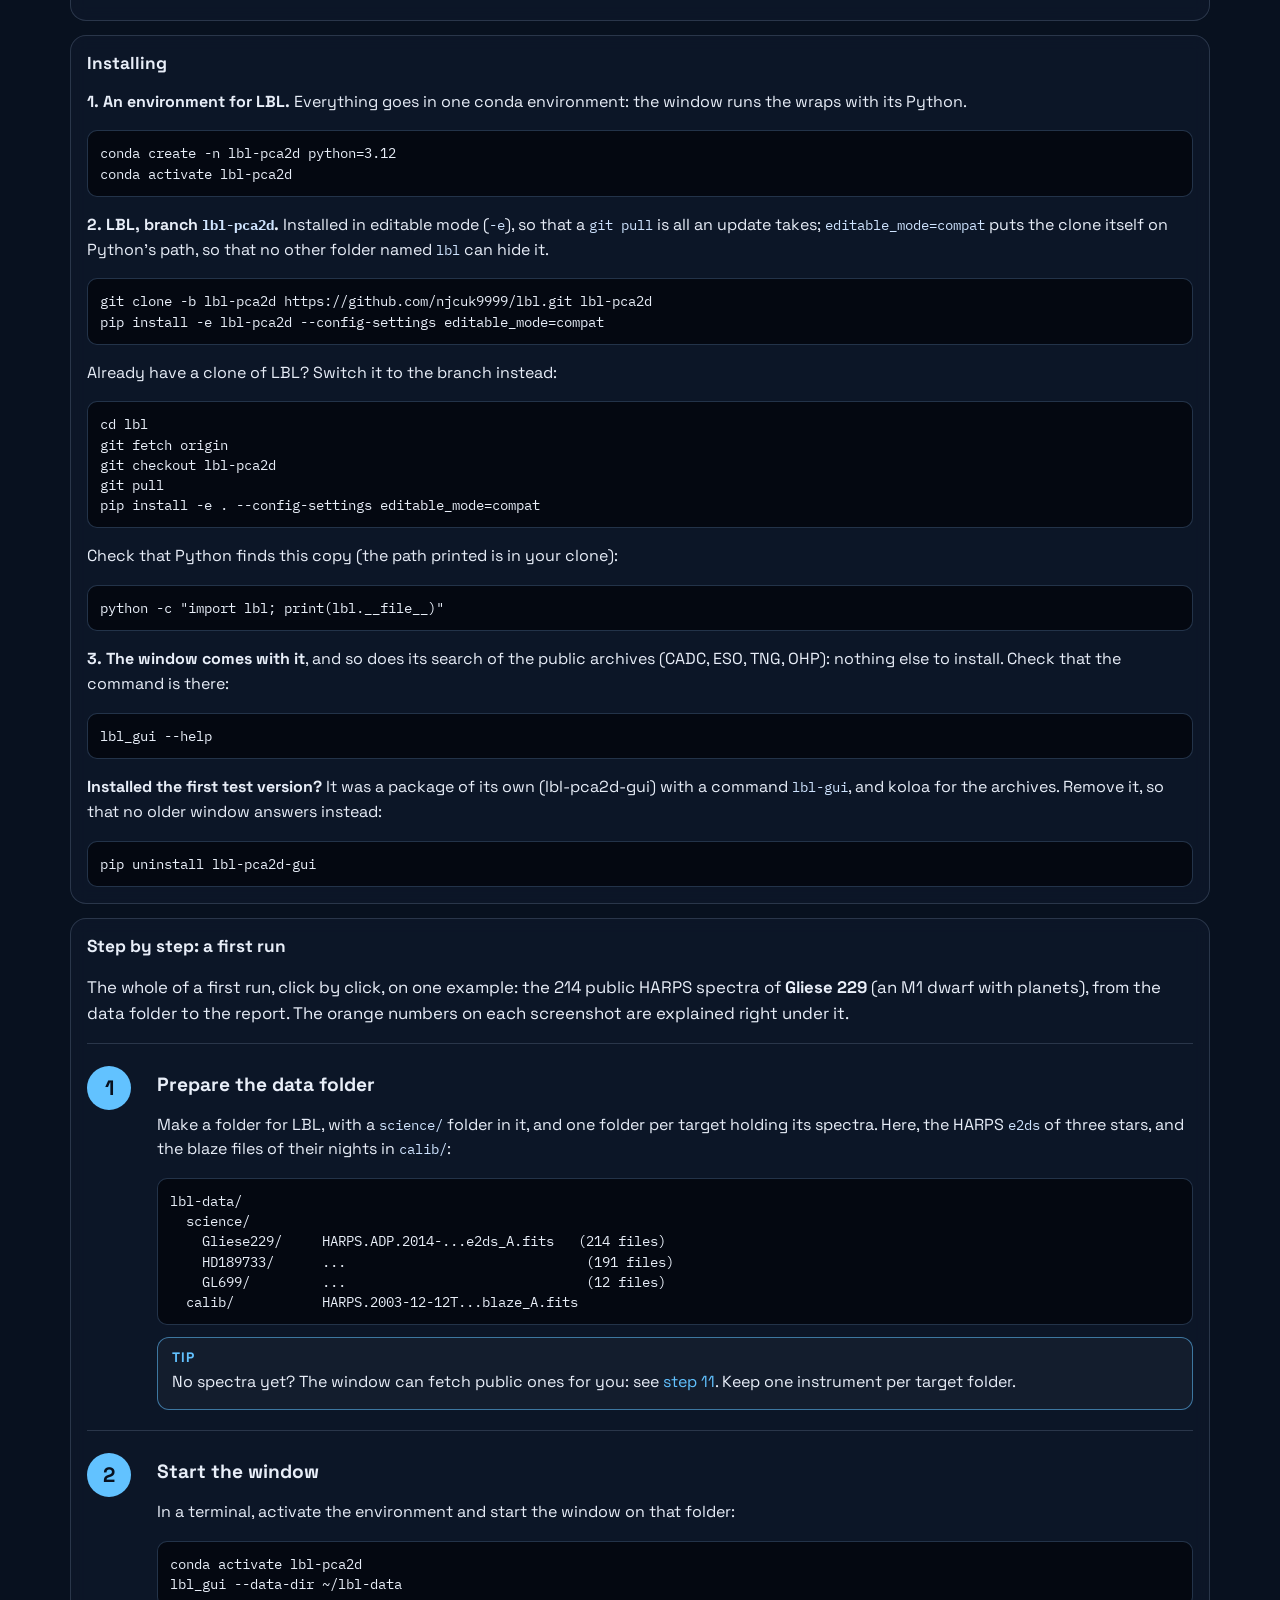
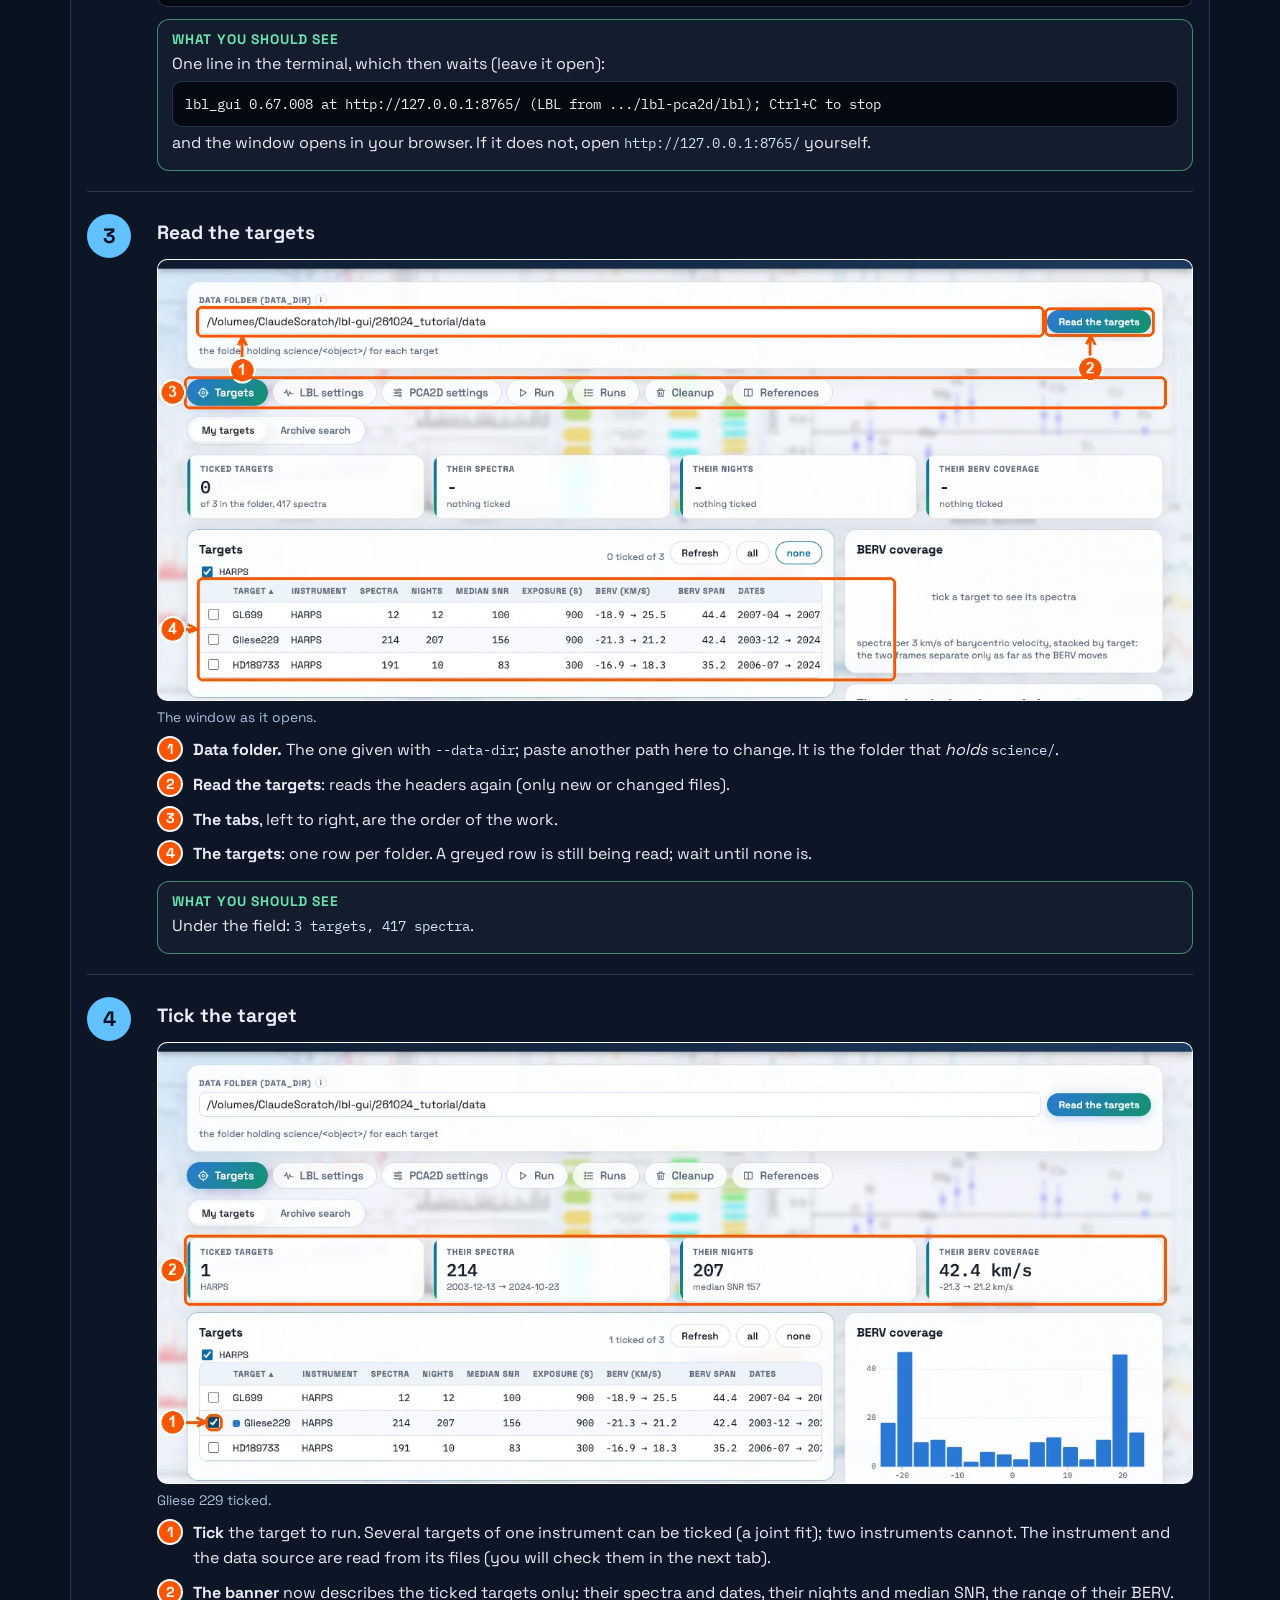
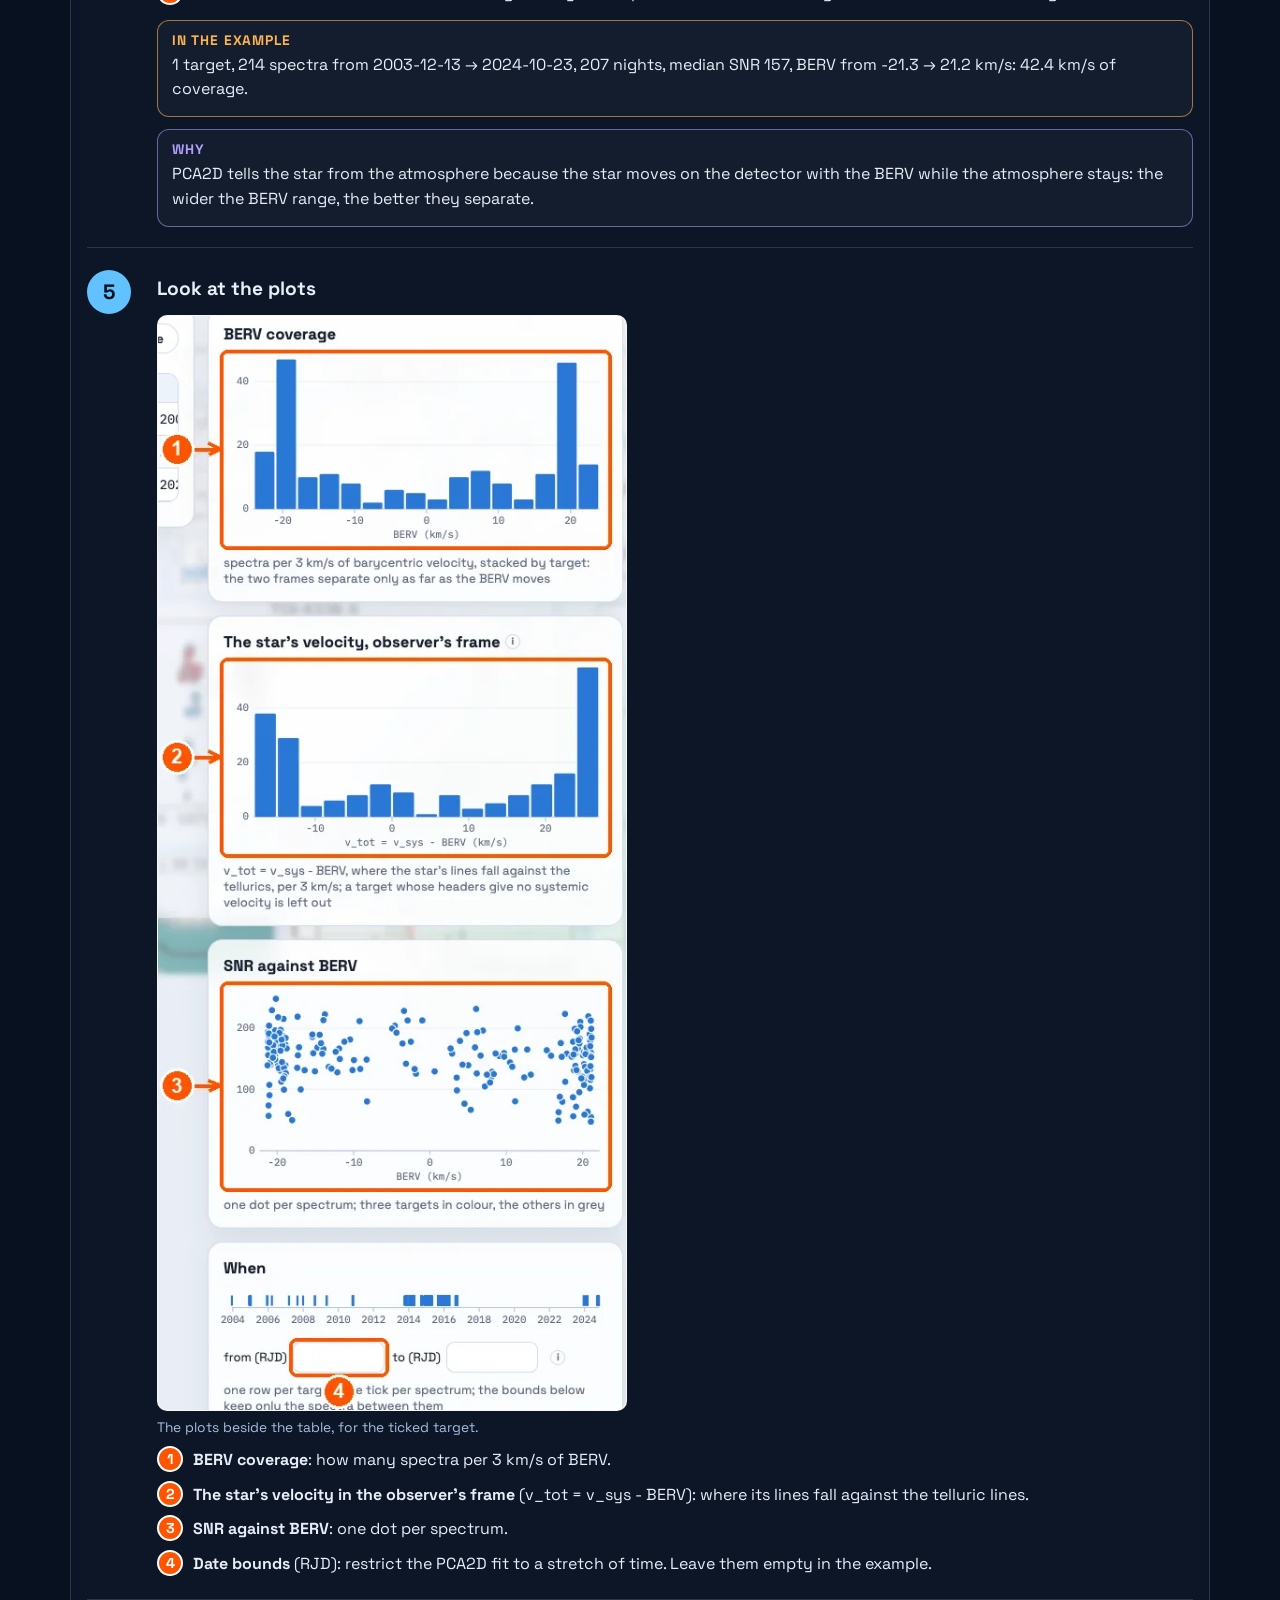
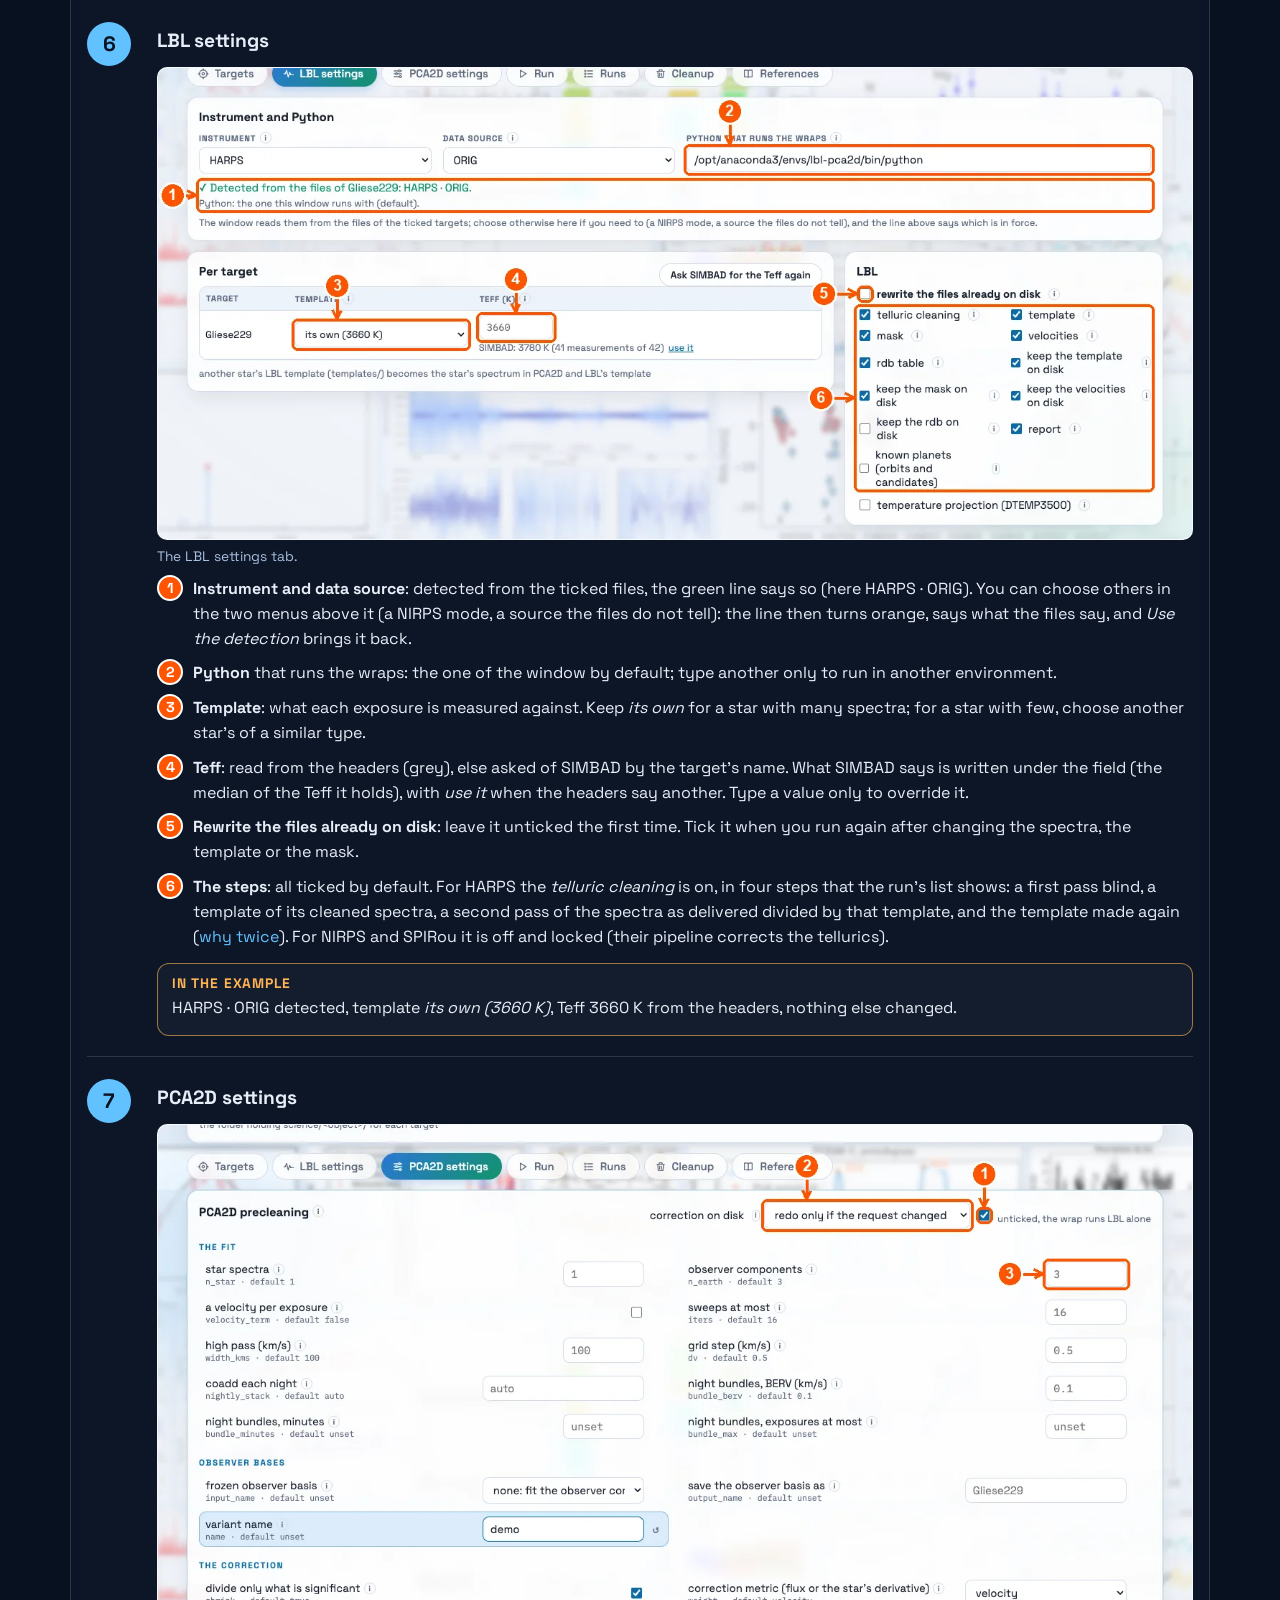
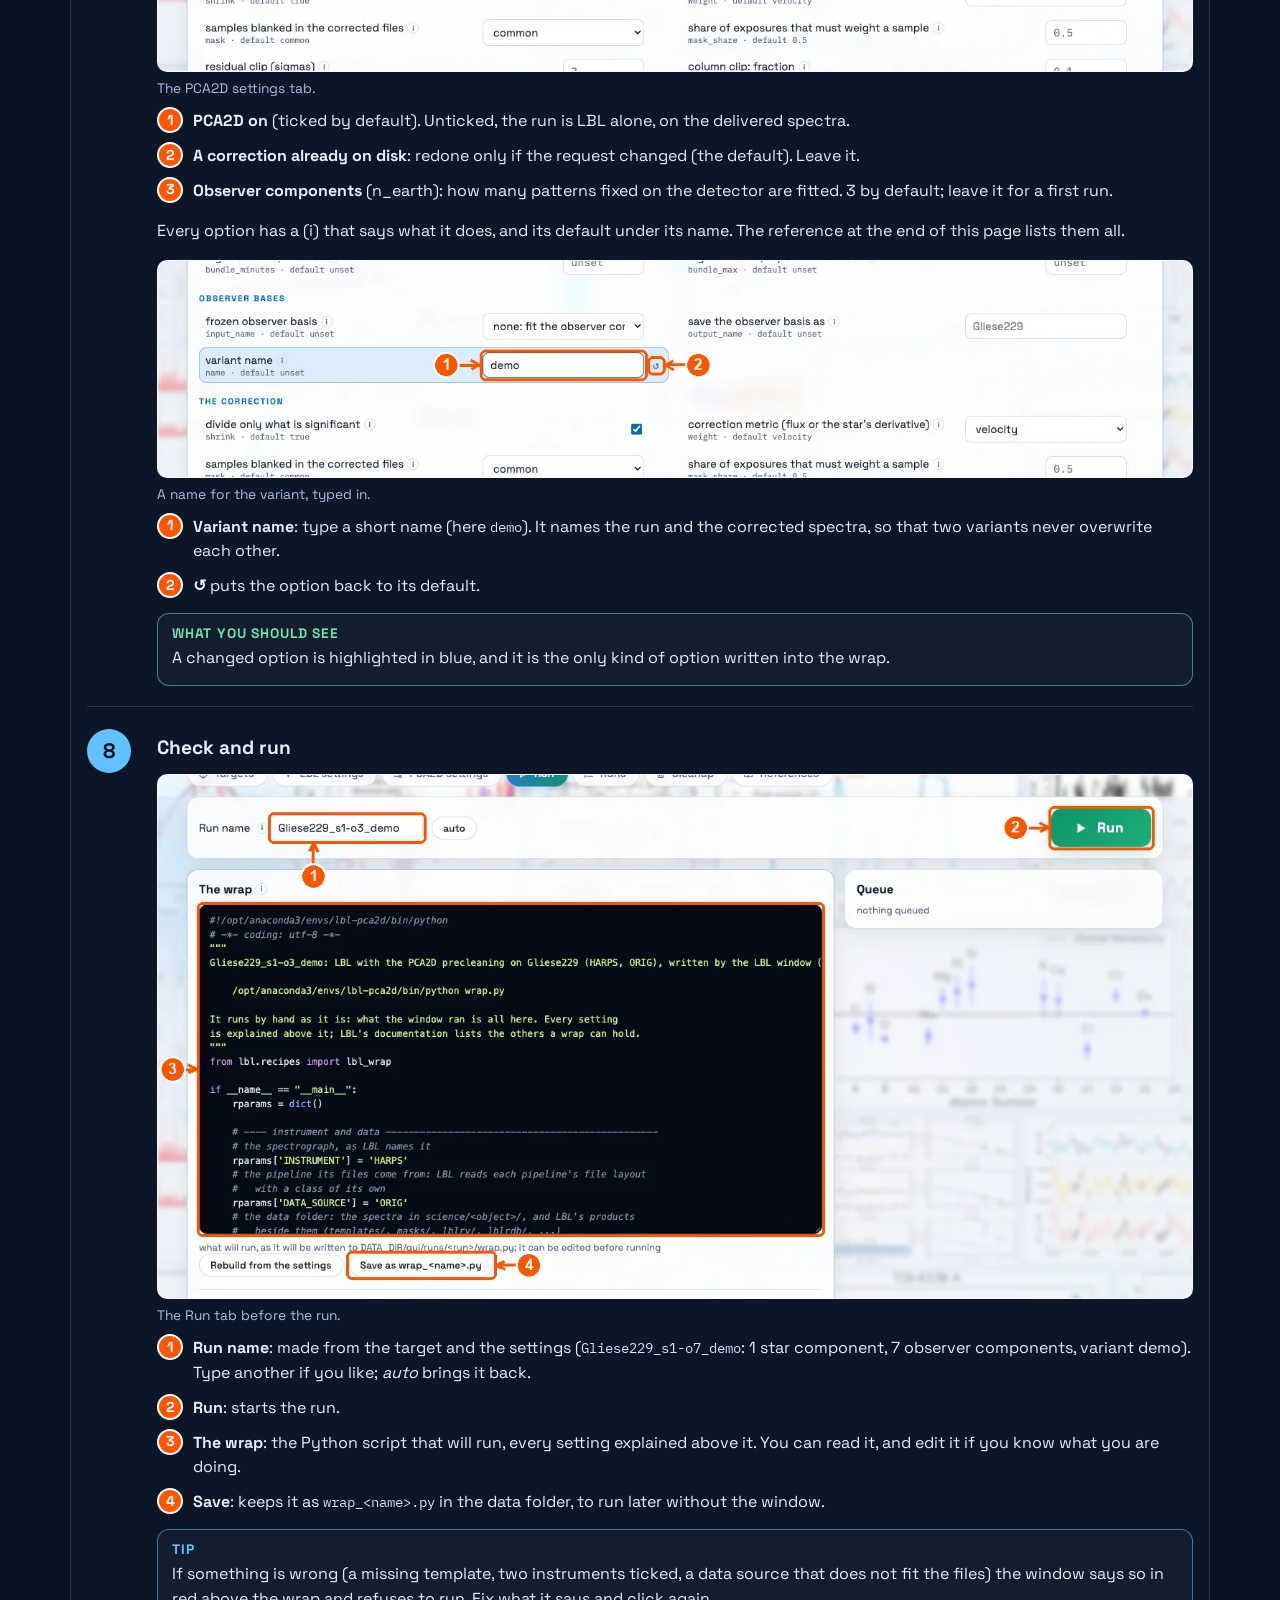
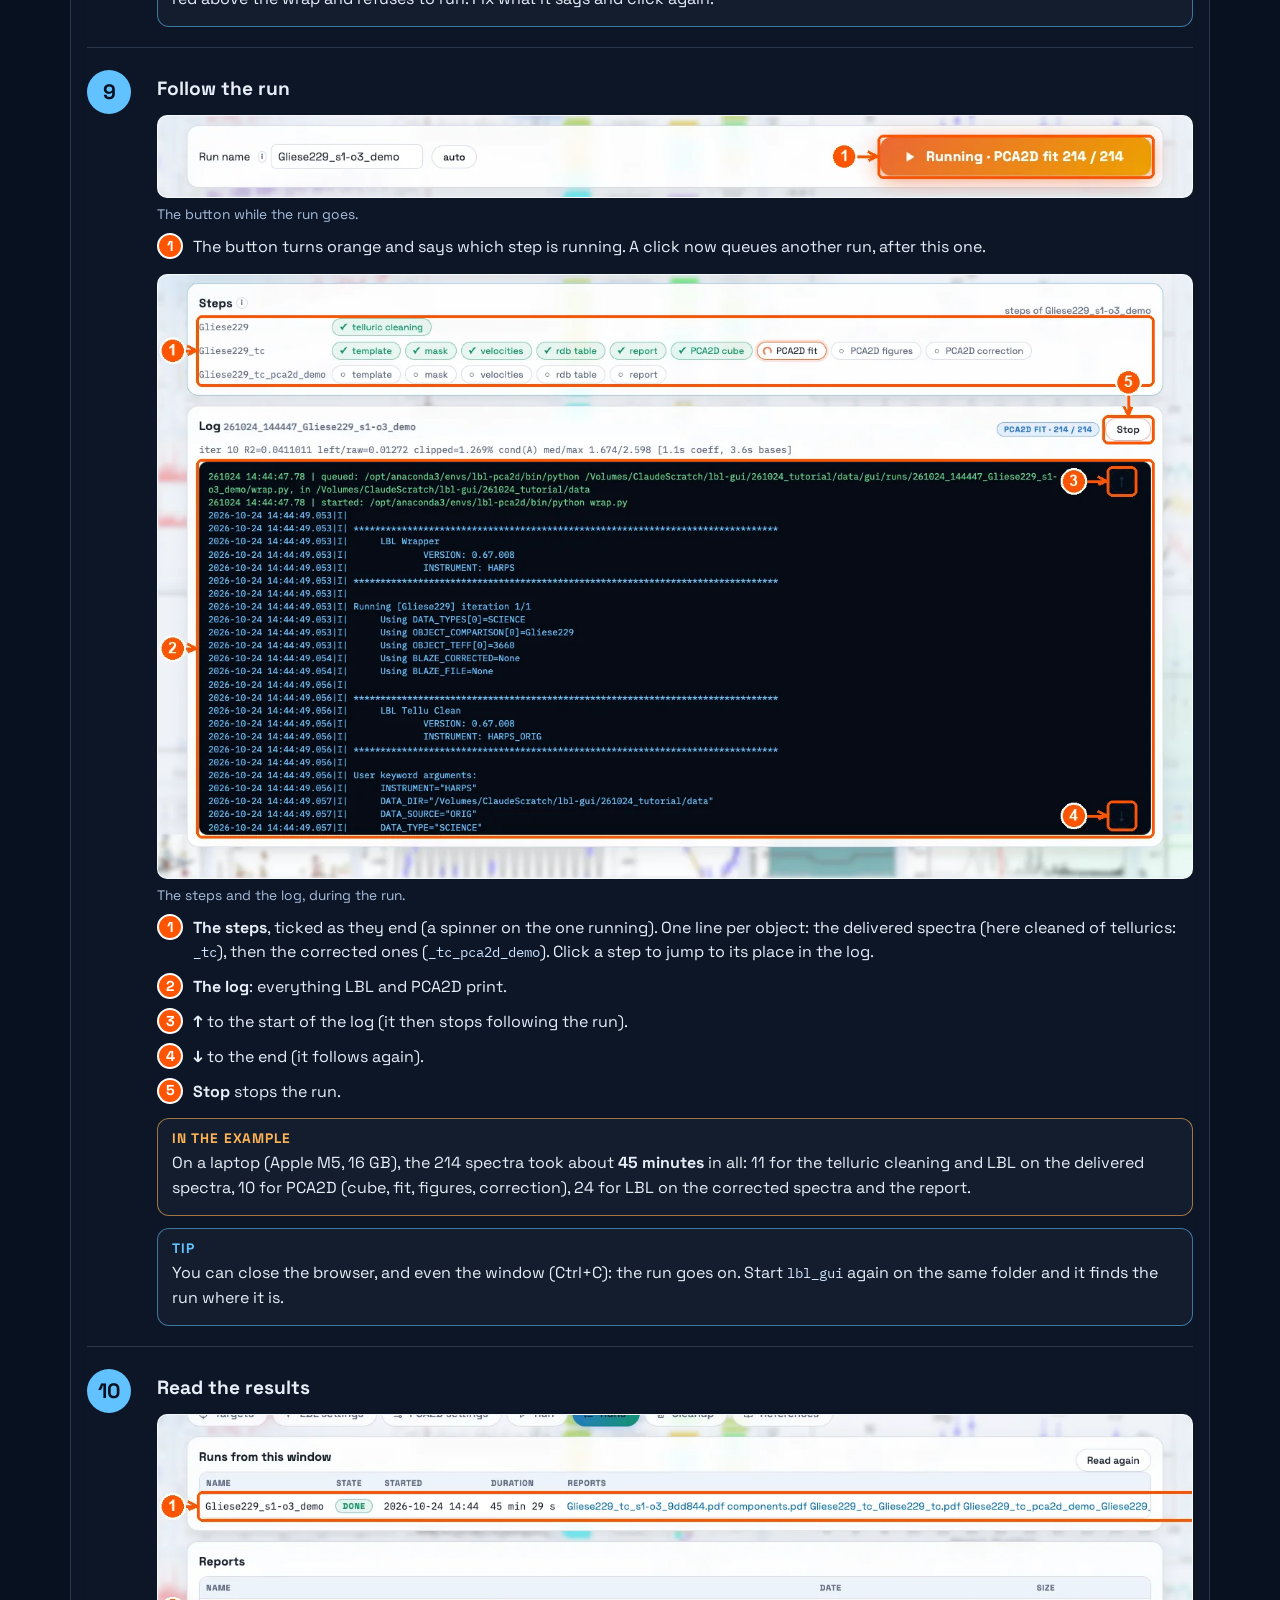
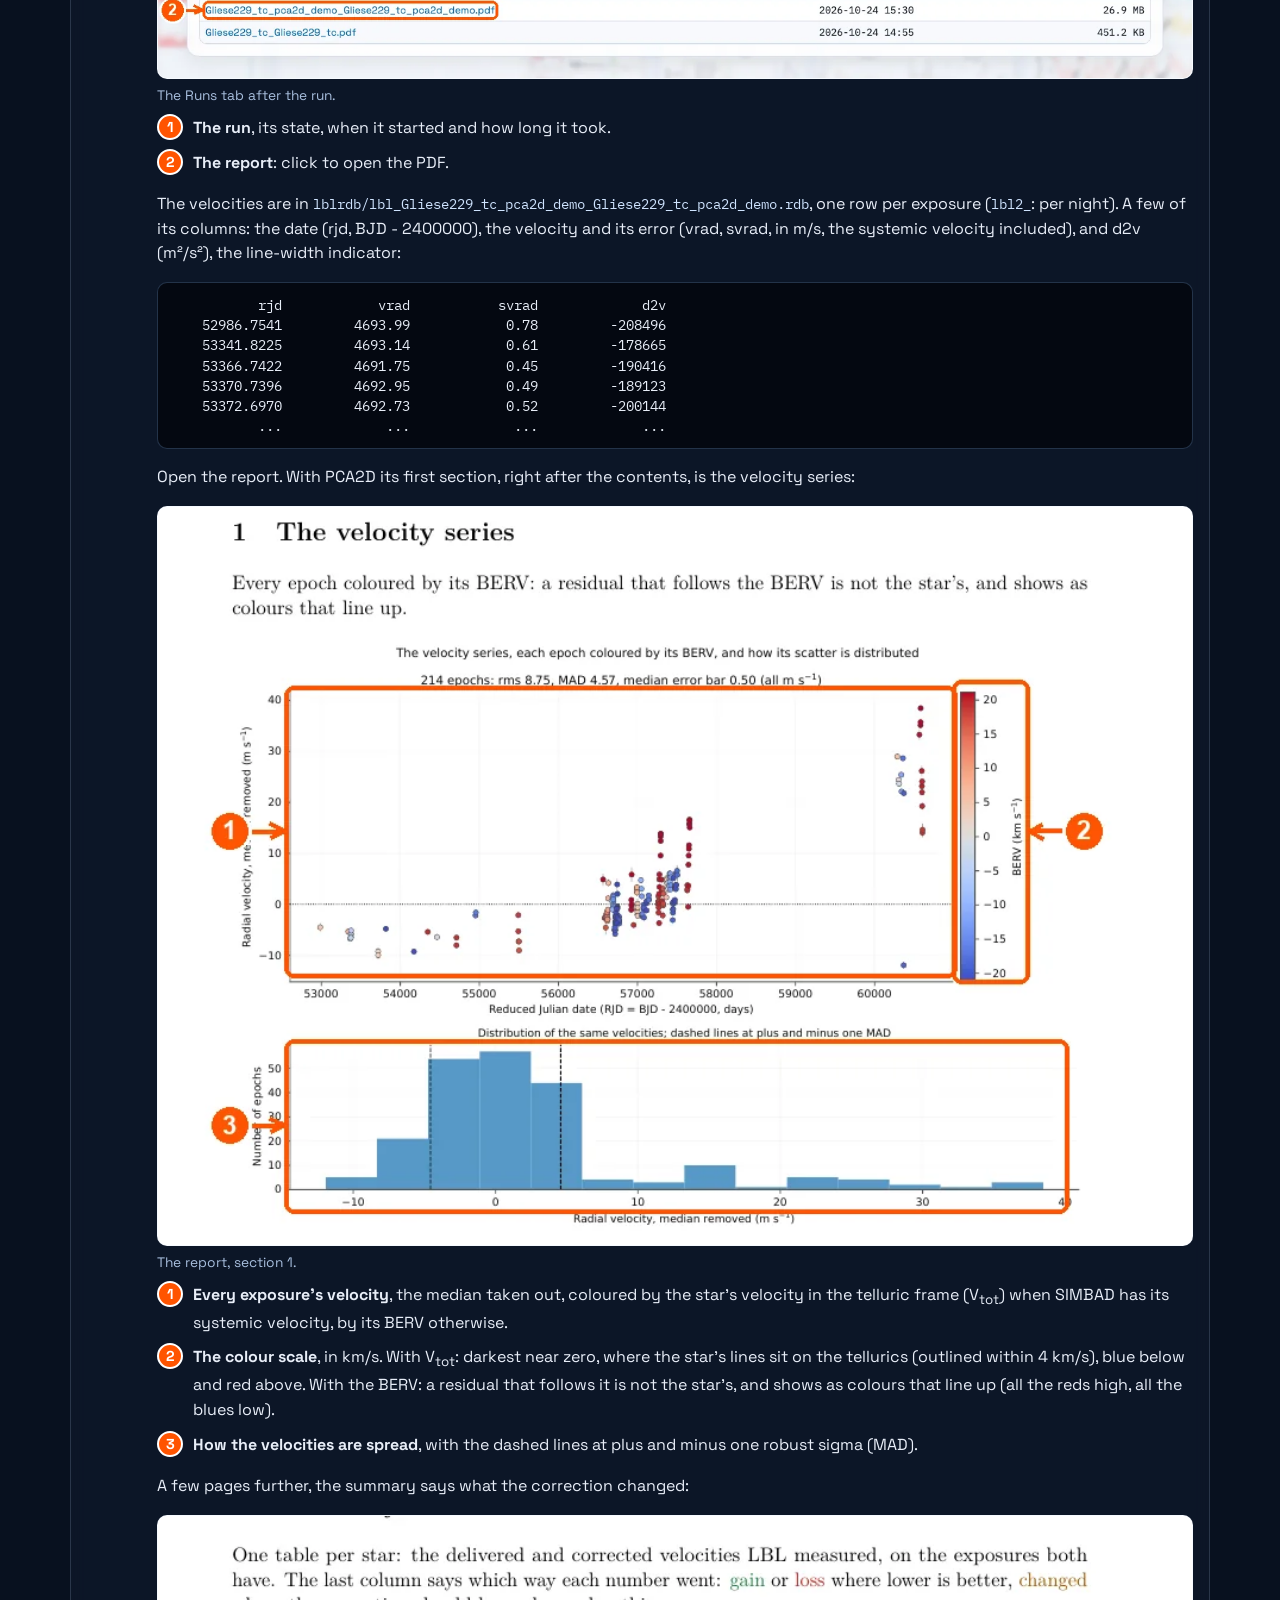
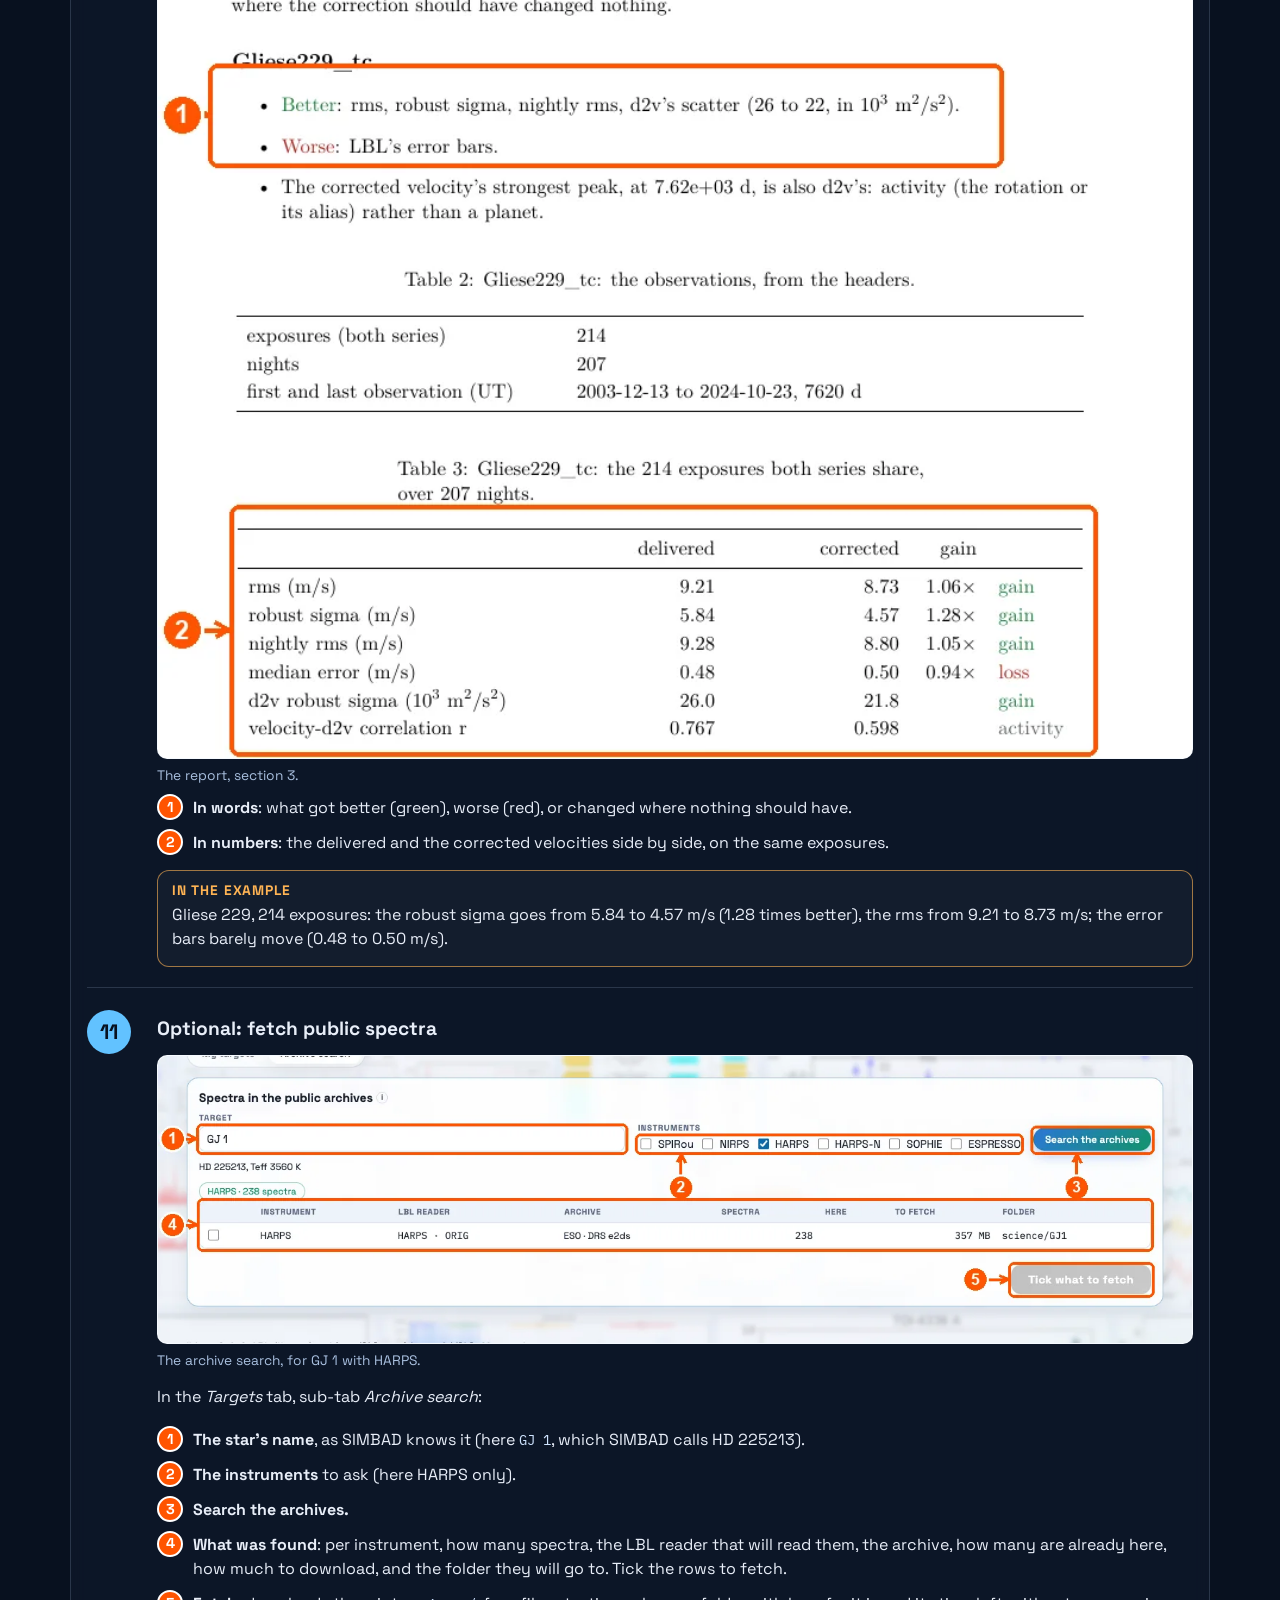
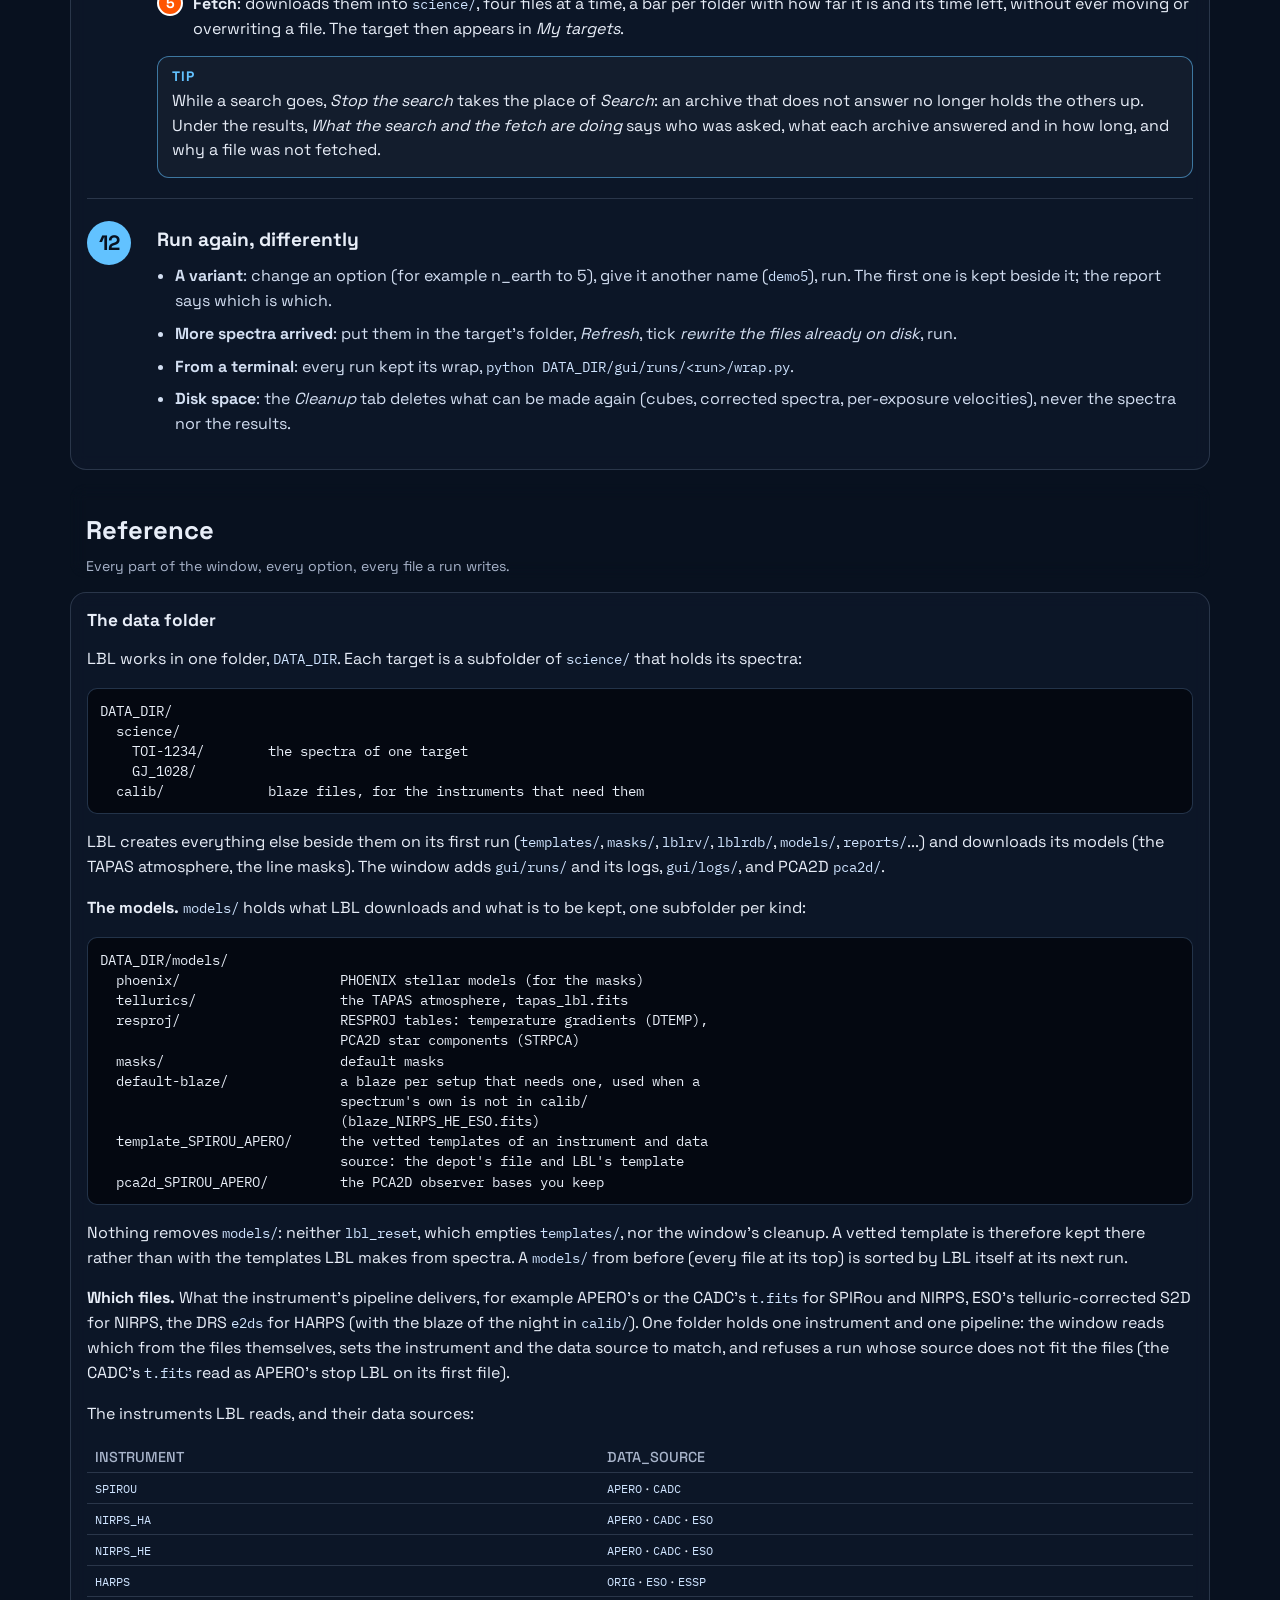
==== commit 0cb2cea4: "lbl-gui guide: the telluric cleaning by the derivative method alone; the LBL tab's names Co-Authored" ====
--- a/lbl-gui/index.html
+++ b/lbl-gui/index.html
@@ -408,7 +408,7 @@
 est sur le disque est gardé et seul ce qui manque est fait. À cocher quand
 les spectres, le template ou le masque ont changé. Les cases dessous
 règlent chaque étape séparément.</p>
-</div><div lang="en"><p>The template LBL measures each exposure against (OBJECT_COMPARISON).</p><p>'its own': built from the target's own spectra. Another star's template (from templates/, of a similar spectral type) suits a target with few spectra or little BERV coverage, whose own template would be noisy or carry telluric residuals. With PCA2D, it is also the star's spectrum in the fit.</p></div><div lang="fr"><p>Le template contre lequel LBL mesure chaque pose (OBJECT_COMPARISON).</p><p>« le sien » : construit à partir des spectres de la cible. Le template d'une autre étoile (dans templates/, de type spectral voisin) convient à une cible qui a peu de spectres ou peu de couverture en BERV, dont le propre template serait bruité ou garderait des résidus telluriques. Avec PCA2D, c'est aussi le spectre de l'étoile dans le fit.</p></div><div lang="en"><p>LBL's vetted templates: for each 100 K from 3000 to 4200 K and each instrument, the template of the star with the most spectra among slow rotators (a published rotation period, or narrow lines) that are not young stars. One is downloaded from LBL's depot the first time a run names it (VETTED_&lt;star&gt;).</p><p>'best vetted template' picks, for a target between 2900 and 4300 K, the vetted template of the nearest temperature: a target with few spectra or little BERV coverage is then measured against a template of hundreds of spectra.</p></div><div lang="fr"><p>Les templates validés de LBL : pour chaque tranche de 100 K de 3000 à 4200 K et pour chaque instrument, le template de l'étoile qui a le plus de spectres parmi les rotateurs lents (une période de rotation publiée, ou des raies étroites) qui ne sont pas des étoiles jeunes. Il est téléchargé du dépôt de LBL la première fois qu'un run le nomme (VETTED_&lt;étoile&gt;).</p><p>« apparier un template » prend, pour une cible entre 2900 et 4300 K, le template validé de la température la plus proche : une cible qui a peu de spectres ou peu de couverture en BERV est alors mesurée contre un template de centaines de spectres.</p></div><div lang="en"><p>The star's effective temperature (OBJECT_TEFF), in K. LBL uses it to pick the PHOENIX model behind the line mask and the systemic velocity. Read from the headers when they have it (grey), else asked of SIMBAD by the target's name (the median of the Teff it holds, those far from the star's spectral type left out, else its spectral type's), said under the field; a value typed here takes its place.</p></div><div lang="fr"><p>La température effective de l'étoile (OBJECT_TEFF), en K. LBL s'en sert pour choisir le modèle PHOENIX derrière le masque de raies et la vitesse systémique. Lue dans les entêtes quand elles la donnent (en gris), sinon demandée à SIMBAD par le nom de la cible (la médiane des Teff qu'il a, sans celles loin du type spectral de l'étoile, sinon celle de son type spectral), dite sous le champ ; une valeur tapée ici la remplace.</p></div><h3><span lang="en">The steps, one by one</span><span lang="fr">Les étapes, une par une</span></h3><div lang="en"><p>Ticked: the template, the mask, the per-line velocities and the rdb tables are all made again, even those on disk (every SKIP_LBL_* False). Unticked: what is on disk is kept and only what is missing is made (SKIP_LBL_TEMPLATE, SKIP_LBL_MASK and SKIP_LBL_COMPUTE True), the rdb tables compiled again as always. Tick it when the spectra, the template or the mask changed. The boxes below set each step on its own.</p></div><div lang="fr"><p>Cochée : le template, le masque, les vitesses par raie et les tables rdb sont tous refaits, même ceux qui sont sur le disque (tous les SKIP_LBL_* à False). Décochée : ce qui est sur le disque est gardé et seul ce qui manque est fait (SKIP_LBL_TEMPLATE, SKIP_LBL_MASK et SKIP_LBL_COMPUTE à True), les tables rdb étant recompilées comme toujours. À cocher quand les spectres, le template ou le masque ont changé. Les cases dessous règlent chaque étape séparément.</p></div><div class="option"><div class="option-head"><span class="option-label"><span lang="en">telluric cleaning</span><span lang="fr">nettoyage tellurique</span></span><code>RUN_LBL_TELLUCLEAN</code><span class="option-default"><span lang="en">default</span><span lang="fr">défaut</span> instrument</span></div><div lang="en"><p>LBL's own telluric correction (a TAPAS model fitted to each spectrum), in two passes: a first one blind, a template made of its cleaned spectra, then a second one of the spectra as delivered with the star's lines divided out by that template, so that they do not bias the fit, and the template made again from them. Written to science/&lt;object&gt;_tc/, which every later step then uses. For spectrographs whose pipeline delivers no telluric correction (HARPS, ESPRESSO, ESPaDOnS...); off for APERO's NIRPS and SPIRou spectra, already corrected. With PCA2D, the precleaning runs on the cleaned spectra.</p></div><div lang="fr"><p>La correction tellurique propre à LBL (un modèle TAPAS ajusté à chaque spectre), en deux passages : un premier à l'aveugle, un template fait de ses spectres nettoyés, puis un second sur les spectres livrés dont les raies de l'étoile sont divisées par ce template, pour qu'elles ne biaisent pas l'ajustement, et le template refait à partir d'eux. Écrite dans science/&lt;objet&gt;_tc/, que toutes les étapes suivantes utilisent. Pour les spectrographes dont le pipeline ne livre pas de correction tellurique (HARPS, ESPRESSO, ESPaDOnS...) ; désactivée pour les spectres NIRPS et SPIRou d'APERO, déjà corrigés. Avec PCA2D, le pré-nettoyage se fait sur les spectres nettoyés.</p></div></div><div class="option"><div class="option-head"><span class="option-label"><span lang="en">template</span><span lang="fr">template</span></span><code>RUN_LBL_TEMPLATE</code><span class="option-default"><span lang="en">default</span><span lang="fr">défaut</span> True</span></div><div lang="en"><p>Build the star's template: all its spectra shifted into the star's frame and combined into one high-SNR spectrum (templates/). Every line is measured against it. Only for a target measured against its own template; another star's is read as it is.</p></div><div lang="fr"><p>Construire le template de l'étoile : tous ses spectres ramenés dans le référentiel de l'étoile et combinés en un spectre à haut SNR (templates/). Chaque raie est mesurée contre lui. Seulement pour une cible mesurée contre son propre template ; celui d'une autre étoile est lu tel quel.</p></div></div><div class="option"><div class="option-head"><span class="option-label"><span lang="en">mask</span><span lang="fr">masque</span></span><code>RUN_LBL_MASK</code><span class="option-default"><span lang="en">default</span><span lang="fr">défaut</span> True</span></div><div lang="en"><p>Build the line list (masks/) from the template: each line's position and sign, the domains the velocities are measured over, and the star's systemic velocity.</p></div><div lang="fr"><p>Construire la liste de raies (masks/) à partir du template : la position et le signe de chaque raie, les domaines sur lesquels les vitesses sont mesurées, et la vitesse systémique de l'étoile.</p></div></div><div class="option"><div class="option-head"><span class="option-label"><span lang="en">velocities</span><span lang="fr">vitesses</span></span><code>RUN_LBL_COMPUTE</code><span class="option-default"><span lang="en">default</span><span lang="fr">défaut</span> True</span></div><div lang="en"><p>Measure the velocity of every line in every exposure against the template (lblrv/, one file per exposure). The longest of LBL's steps, typically about ten minutes.</p></div><div lang="fr"><p>Mesurer la vitesse de chaque raie dans chaque pose contre le template (lblrv/, un fichier par pose). La plus longue des étapes de LBL, typiquement une dizaine de minutes.</p></div></div><div class="option"><div class="option-head"><span class="option-label"><span lang="en">rdb table</span><span lang="fr">table rdb</span></span><code>RUN_LBL_COMPILE</code><span class="option-default"><span lang="en">default</span><span lang="fr">défaut</span> True</span></div><div lang="en"><p>Combine each exposure's per-line velocities into one velocity and its error, with the indicators (d2v, d3v, DTEMP...), into the rdb tables of lblrdb/: lbl_ per exposure, lbl2_ per night.</p></div><div lang="fr"><p>Combiner les vitesses par raie de chaque pose en une vitesse et son erreur, avec les indicateurs (d2v, d3v, DTEMP...), dans les tables rdb de lblrdb/ : lbl_ par pose, lbl2_ par nuit.</p></div></div><div class="option"><div class="option-head"><span class="option-label"><span lang="en">keep the template on disk</span><span lang="fr">garder le template sur disque</span></span><code>SKIP_LBL_TEMPLATE</code><span class="option-default"><span lang="en">default</span><span lang="fr">défaut</span> True</span></div><div lang="en"><p>Keep a template already on disk rather than build it again. Untick it when the spectra changed (more of them, another correction): the velocities must be measured against a template made from the same spectra. With PCA2D, a new correction moves the old products aside by itself.</p></div><div lang="fr"><p>Garder un template déjà sur disque plutôt que de le refaire. À décocher quand les spectres ont changé (plus nombreux, une autre correction) : les vitesses doivent être mesurées contre un template fait des mêmes spectres. Avec PCA2D, une nouvelle correction met d'elle-même les anciens produits de côté.</p></div></div><div class="option"><div class="option-head"><span class="option-label"><span lang="en">keep the mask on disk</span><span lang="fr">garder le masque sur disque</span></span><code>SKIP_LBL_MASK</code><span class="option-default"><span lang="en">default</span><span lang="fr">défaut</span> True</span></div><div lang="en"><p>Keep a mask already on disk rather than build it again. Untick it when the template was made again.</p></div><div lang="fr"><p>Garder un masque déjà sur disque plutôt que de le refaire. À décocher quand le template a été refait.</p></div></div><div class="option"><div class="option-head"><span class="option-label"><span lang="en">keep the velocities on disk</span><span lang="fr">garder les vitesses sur disque</span></span><code>SKIP_LBL_COMPUTE</code><span class="option-default"><span lang="en">default</span><span lang="fr">défaut</span> True</span></div><div lang="en"><p>Do not measure again an exposure whose per-line velocities are on disk: only the new exposures are measured. Untick it when the template or the mask changed, or old and new velocities get mixed in one table.</p></div><div lang="fr"><p>Ne pas remesurer une pose dont les vitesses par raie sont sur disque : seules les nouvelles poses sont mesurées. À décocher quand le template ou le masque a changé, sinon d'anciennes et de nouvelles vitesses se mélangent dans une même table.</p></div></div><div class="option"><div class="option-head"><span class="option-label"><span lang="en">keep the rdb on disk</span><span lang="fr">garder le rdb sur disque</span></span><code>SKIP_LBL_COMPILE</code><span class="option-default"><span lang="en">default</span><span lang="fr">défaut</span> False</span></div><div lang="en"><p>Keep the rdb tables on disk. Off by default: compiling takes seconds and must include every new exposure.</p></div><div lang="fr"><p>Garder les tables rdb sur disque. Désactivé par défaut : compiler prend quelques secondes et doit inclure chaque nouvelle pose.</p></div></div><div class="option"><div class="option-head"><span class="option-label"><span lang="en">report</span><span lang="fr">rapport</span></span><code>REPORT</code><span class="option-default"><span lang="en">default</span><span lang="fr">défaut</span> True</span></div><div lang="en"><p>Write the PDF report in reports/: the velocities, their periodograms, the indicators and, with PCA2D, its own pages first (the river plots, the components, the velocities before and after).</p></div><div lang="fr"><p>Écrire le rapport PDF dans reports/ : les vitesses, leurs périodogrammes, les indicateurs et, avec PCA2D, ses propres pages d'abord (les river plots, les composantes, les vitesses avant et après).</p></div></div><div class="option"><div class="option-head"><span class="option-label"><span lang="en">known planets (orbits and candidates)</span><span lang="fr">planètes connues (orbites et candidates)</span></span><code>PLANETS</code><span class="option-default"><span lang="en">default</span><span lang="fr">défaut</span> False</span></div><div lang="en"><p>Use the star's known planets and candidates (LBL's planet catalogs, and DATA_DIR/personal_planet_catalog.yaml): the template is built on the BERV plus their Keplerian velocity, and the report fits their K at their periods. The velocities reported stay corrected for the BERV only.</p></div><div lang="fr"><p>Utiliser les planètes connues et candidates de l'étoile (les catalogues de planètes de LBL, et DATA_DIR/personal_planet_catalog.yaml) : le template est construit sur le BERV plus leur vitesse képlérienne, et le rapport ajuste leur K à leurs périodes. Les vitesses rapportées restent corrigées du seul BERV.</p></div></div><div class="option"><div class="option-head"><span class="option-label"><span lang="en">small velocity changes (template in one pass)</span><span lang="fr">faibles variations de vitesse (template en une passe)</span></span><code>SMALL_RV_SHIFT</code><span class="option-default"><span lang="en">default</span><span lang="fr">défaut</span> True</span></div><div lang="en"><p>Ticked (the default): the star's velocity is taken as constant, and its template is made in one pass, every spectrum shifted by its BERV alone. Right when the velocity varies by less than about 100 m/s over the spectra (MAX_CONVERGENCE_TEMPLATE_RV): planets of a few to a few tens of m/s, activity; it saves the template's convergence passes. Unticked: each spectrum's velocity is measured against the template and the template made again, up to 5 times, until the shifts agree to 100 m/s; for a binary, a brown dwarf or a hot Jupiter (HD 189733's K is 205 m/s), whose lines would otherwise be smeared in the template. With known planets ticked and the star's orbits in the catalogs, the template follows the orbits instead.</p></div><div lang="fr"><p>Coché (par défaut) : la vitesse de l'étoile est prise constante, et son template est fait en une passe, chaque spectre décalé de son seul BERV. Juste quand la vitesse varie de moins d'environ 100 m/s sur les spectres (MAX_CONVERGENCE_TEMPLATE_RV) : planètes de quelques m/s à quelques dizaines de m/s, activité ; cela évite les passes de convergence du template. Décoché : la vitesse de chaque spectre est mesurée contre le template, et le template refait, jusqu'à 5 fois, jusqu'à ce que les décalages s'accordent à 100 m/s ; pour une binaire, une naine brune ou un Jupiter chaud (le K de HD 189733 est de 205 m/s), dont les raies seraient sinon étalées dans le template. Avec les planètes connues cochées et les orbites de l'étoile dans les catalogues, le template suit plutôt les orbites.</p></div></div><h3><span lang="en">Temperature indicator</span><span lang="fr">Indicateur de température</span></h3><div lang="en"><p>Adds a DTEMP3500 column to the rdb tables: each exposure projected on the derivative of a 3500 K spectrum with respect to temperature, read as a change of effective temperature in K. An activity indicator (spots, faculae) for M dwarfs, to set beside the velocities.</p></div><div lang="fr"><p>Ajoute une colonne DTEMP3500 aux tables rdb : chaque pose projetée sur la dérivée d'un spectre à 3500 K par rapport à la température, lue comme un changement de température effective en K. Un indicateur d'activité (taches, facules) pour les naines M, à mettre à côté des vitesses.</p></div></section><section class="card span-3" id="tellurics"><h2><span lang="en">The telluric cleaning of optical spectra, in two passes</span><span lang="fr">Le nettoyage tellurique des spectres optiques, en deux passages</span></h2><div lang="en">
+</div><div lang="en"><p>The template LBL measures each exposure against (OBJECT_COMPARISON).</p><p>'its own': built from the target's own spectra. Another star's template (from templates/, of a similar spectral type) suits a target with few spectra or little BERV coverage, whose own template would be noisy or carry telluric residuals. With PCA2D, it is also the star's spectrum in the fit.</p></div><div lang="fr"><p>Le template contre lequel LBL mesure chaque pose (OBJECT_COMPARISON).</p><p>« le sien » : construit à partir des spectres de la cible. Le template d'une autre étoile (dans templates/, de type spectral voisin) convient à une cible qui a peu de spectres ou peu de couverture en BERV, dont le propre template serait bruité ou garderait des résidus telluriques. Avec PCA2D, c'est aussi le spectre de l'étoile dans le fit.</p></div><div lang="en"><p>LBL's vetted templates: for each 100 K from 3000 to 4200 K and each instrument, the template of the star with the most spectra among slow rotators (a published rotation period, or narrow lines) that are not young stars. One is downloaded from LBL's depot the first time a run names it (VETTED_&lt;star&gt;).</p><p>'best vetted template' picks, for a target between 2900 and 4300 K, the vetted template of the nearest temperature: a target with few spectra or little BERV coverage is then measured against a template of hundreds of spectra.</p></div><div lang="fr"><p>Les templates validés de LBL : pour chaque tranche de 100 K de 3000 à 4200 K et pour chaque instrument, le template de l'étoile qui a le plus de spectres parmi les rotateurs lents (une période de rotation publiée, ou des raies étroites) qui ne sont pas des étoiles jeunes. Il est téléchargé du dépôt de LBL la première fois qu'un run le nomme (VETTED_&lt;étoile&gt;).</p><p>« apparier un template » prend, pour une cible entre 2900 et 4300 K, le template validé de la température la plus proche : une cible qui a peu de spectres ou peu de couverture en BERV est alors mesurée contre un template de centaines de spectres.</p></div><div lang="en"><p>The star's effective temperature (OBJECT_TEFF), in K. LBL uses it to pick the PHOENIX model behind the line mask and the systemic velocity. Read from the headers when they have it (grey), else asked of SIMBAD by the target's name (the median of the Teff it holds, those far from the star's spectral type left out, else its spectral type's), said under the field; a value typed here takes its place.</p></div><div lang="fr"><p>La température effective de l'étoile (OBJECT_TEFF), en K. LBL s'en sert pour choisir le modèle PHOENIX derrière le masque de raies et la vitesse systémique. Lue dans les entêtes quand elles la donnent (en gris), sinon demandée à SIMBAD par le nom de la cible (la médiane des Teff qu'il a, sans celles loin du type spectral de l'étoile, sinon celle de son type spectral), dite sous le champ ; une valeur tapée ici la remplace.</p></div><h3><span lang="en">The steps, one by one</span><span lang="fr">Les étapes, une par une</span></h3><div lang="en"><p>Ticked: the template, the mask, the per-line velocities and the rdb tables are all made again, even those on disk (every SKIP_LBL_* False). Unticked: what is on disk is kept and only what is missing is made (SKIP_LBL_TEMPLATE, SKIP_LBL_MASK and SKIP_LBL_COMPUTE True), the rdb tables compiled again as always. Tick it when the spectra, the template or the mask changed. The boxes below set each step on its own.</p></div><div lang="fr"><p>Cochée : le template, le masque, les vitesses par raie et les tables rdb sont tous refaits, même ceux qui sont sur le disque (tous les SKIP_LBL_* à False). Décochée : ce qui est sur le disque est gardé et seul ce qui manque est fait (SKIP_LBL_TEMPLATE, SKIP_LBL_MASK et SKIP_LBL_COMPUTE à True), les tables rdb étant recompilées comme toujours. À cocher quand les spectres, le template ou le masque ont changé. Les cases dessous règlent chaque étape séparément.</p></div><div class="option"><div class="option-head"><span class="option-label"><span lang="en">telluric cleaning</span><span lang="fr">nettoyage tellurique</span></span><code>RUN_LBL_TELLUCLEAN</code><span class="option-default"><span lang="en">default</span><span lang="fr">défaut</span> instrument</span></div><div lang="en"><p>LBL's own telluric correction (a TAPAS model fitted to each spectrum), in two passes: a first one blind, a template made of its cleaned spectra, then a second one of the spectra as delivered with the star's lines divided out by that template, so that they do not bias the fit, and the template made again from them. Written to science/&lt;object&gt;_tc/, which every later step then uses. For spectrographs whose pipeline delivers no telluric correction (HARPS, ESPRESSO, ESPaDOnS...); off for APERO's NIRPS and SPIRou spectra, already corrected. With PCA2D, the precleaning runs on the cleaned spectra.</p></div><div lang="fr"><p>La correction tellurique propre à LBL (un modèle TAPAS ajusté à chaque spectre), en deux passages : un premier à l'aveugle, un template fait de ses spectres nettoyés, puis un second sur les spectres livrés dont les raies de l'étoile sont divisées par ce template, pour qu'elles ne biaisent pas l'ajustement, et le template refait à partir d'eux. Écrite dans science/&lt;objet&gt;_tc/, que toutes les étapes suivantes utilisent. Pour les spectrographes dont le pipeline ne livre pas de correction tellurique (HARPS, ESPRESSO, ESPaDOnS...) ; désactivée pour les spectres NIRPS et SPIRou d'APERO, déjà corrigés. Avec PCA2D, le pré-nettoyage se fait sur les spectres nettoyés.</p></div></div><div class="option"><div class="option-head"><span class="option-label"><span lang="en">template</span><span lang="fr">template</span></span><code>RUN_LBL_TEMPLATE</code><span class="option-default"><span lang="en">default</span><span lang="fr">défaut</span> True</span></div><div lang="en"><p>Build the star's template: all its spectra shifted into the star's frame and combined into one high-SNR spectrum (templates/). Every line is measured against it. Only for a target measured against its own template; another star's is read as it is.</p></div><div lang="fr"><p>Construire le template de l'étoile : tous ses spectres ramenés dans le référentiel de l'étoile et combinés en un spectre à haut SNR (templates/). Chaque raie est mesurée contre lui. Seulement pour une cible mesurée contre son propre template ; celui d'une autre étoile est lu tel quel.</p></div></div><div class="option"><div class="option-head"><span class="option-label"><span lang="en">mask</span><span lang="fr">masque</span></span><code>RUN_LBL_MASK</code><span class="option-default"><span lang="en">default</span><span lang="fr">défaut</span> True</span></div><div lang="en"><p>Build the line list (masks/) from the template: each line's position and sign, the domains the velocities are measured over, and the star's systemic velocity.</p></div><div lang="fr"><p>Construire la liste de raies (masks/) à partir du template : la position et le signe de chaque raie, les domaines sur lesquels les vitesses sont mesurées, et la vitesse systémique de l'étoile.</p></div></div><div class="option"><div class="option-head"><span class="option-label"><span lang="en">velocities</span><span lang="fr">vitesses</span></span><code>RUN_LBL_COMPUTE</code><span class="option-default"><span lang="en">default</span><span lang="fr">défaut</span> True</span></div><div lang="en"><p>Measure the velocity of every line in every exposure against the template (lblrv/, one file per exposure). The longest of LBL's steps, typically about ten minutes.</p></div><div lang="fr"><p>Mesurer la vitesse de chaque raie dans chaque pose contre le template (lblrv/, un fichier par pose). La plus longue des étapes de LBL, typiquement une dizaine de minutes.</p></div></div><div class="option"><div class="option-head"><span class="option-label"><span lang="en">rdb table</span><span lang="fr">table rdb</span></span><code>RUN_LBL_COMPILE</code><span class="option-default"><span lang="en">default</span><span lang="fr">défaut</span> True</span></div><div lang="en"><p>Combine each exposure's per-line velocities into one velocity and its error, with the indicators (d2v, d3v, DTEMP...), into the rdb tables of lblrdb/: lbl_ per exposure, lbl2_ per night.</p></div><div lang="fr"><p>Combiner les vitesses par raie de chaque pose en une vitesse et son erreur, avec les indicateurs (d2v, d3v, DTEMP...), dans les tables rdb de lblrdb/ : lbl_ par pose, lbl2_ par nuit.</p></div></div><div class="option"><div class="option-head"><span class="option-label"><span lang="en">keep the template on disk</span><span lang="fr">garder le template sur disque</span></span><code>SKIP_LBL_TEMPLATE</code><span class="option-default"><span lang="en">default</span><span lang="fr">défaut</span> True</span></div><div lang="en"><p>Keep a template already on disk rather than build it again. Untick it when the spectra changed (more of them, another correction): the velocities must be measured against a template made from the same spectra. With PCA2D, a new correction moves the old products aside by itself.</p></div><div lang="fr"><p>Garder un template déjà sur disque plutôt que de le refaire. À décocher quand les spectres ont changé (plus nombreux, une autre correction) : les vitesses doivent être mesurées contre un template fait des mêmes spectres. Avec PCA2D, une nouvelle correction met d'elle-même les anciens produits de côté.</p></div></div><div class="option"><div class="option-head"><span class="option-label"><span lang="en">keep the mask on disk</span><span lang="fr">garder le masque sur disque</span></span><code>SKIP_LBL_MASK</code><span class="option-default"><span lang="en">default</span><span lang="fr">défaut</span> True</span></div><div lang="en"><p>Keep a mask already on disk rather than build it again. Untick it when the template was made again.</p></div><div lang="fr"><p>Garder un masque déjà sur disque plutôt que de le refaire. À décocher quand le template a été refait.</p></div></div><div class="option"><div class="option-head"><span class="option-label"><span lang="en">keep the velocities on disk</span><span lang="fr">garder les vitesses sur disque</span></span><code>SKIP_LBL_COMPUTE</code><span class="option-default"><span lang="en">default</span><span lang="fr">défaut</span> True</span></div><div lang="en"><p>Do not measure again an exposure whose per-line velocities are on disk: only the new exposures are measured. Untick it when the template or the mask changed, or old and new velocities get mixed in one table.</p></div><div lang="fr"><p>Ne pas remesurer une pose dont les vitesses par raie sont sur disque : seules les nouvelles poses sont mesurées. À décocher quand le template ou le masque a changé, sinon d'anciennes et de nouvelles vitesses se mélangent dans une même table.</p></div></div><div class="option"><div class="option-head"><span class="option-label"><span lang="en">keep the rdb on disk</span><span lang="fr">garder le rdb sur disque</span></span><code>SKIP_LBL_COMPILE</code><span class="option-default"><span lang="en">default</span><span lang="fr">défaut</span> False</span></div><div lang="en"><p>Keep the rdb tables on disk. Off by default: compiling takes seconds and must include every new exposure.</p></div><div lang="fr"><p>Garder les tables rdb sur disque. Désactivé par défaut : compiler prend quelques secondes et doit inclure chaque nouvelle pose.</p></div></div><div class="option"><div class="option-head"><span class="option-label"><span lang="en">report</span><span lang="fr">rapport</span></span><code>REPORT</code><span class="option-default"><span lang="en">default</span><span lang="fr">défaut</span> True</span></div><div lang="en"><p>Write the PDF report in reports/: the velocities, their periodograms, the indicators and, with PCA2D, its own pages first (the river plots, the components, the velocities before and after).</p></div><div lang="fr"><p>Écrire le rapport PDF dans reports/ : les vitesses, leurs périodogrammes, les indicateurs et, avec PCA2D, ses propres pages d'abord (les river plots, les composantes, les vitesses avant et après).</p></div></div><div class="option"><div class="option-head"><span class="option-label"><span lang="en">known planets (orbits and candidates)</span><span lang="fr">planètes connues (orbites et candidates)</span></span><code>PLANETS</code><span class="option-default"><span lang="en">default</span><span lang="fr">défaut</span> False</span></div><div lang="en"><p>Use the star's known planets and candidates (LBL's planet catalogs, and DATA_DIR/personal_planet_catalog.yaml): the template is built on the BERV plus their Keplerian velocity, and the report fits their K at their periods. The velocities reported stay corrected for the BERV only.</p></div><div lang="fr"><p>Utiliser les planètes connues et candidates de l'étoile (les catalogues de planètes de LBL, et DATA_DIR/personal_planet_catalog.yaml) : le template est construit sur le BERV plus leur vitesse képlérienne, et le rapport ajuste leur K à leurs périodes. Les vitesses rapportées restent corrigées du seul BERV.</p></div></div><div class="option"><div class="option-head"><span class="option-label"><span lang="en">small velocity changes (template in one pass)</span><span lang="fr">faibles variations de vitesse (template en une passe)</span></span><code>SMALL_RV_SHIFT</code><span class="option-default"><span lang="en">default</span><span lang="fr">défaut</span> True</span></div><div lang="en"><p>Ticked (the default): the star's velocity is taken as constant, and its template is made in one pass, every spectrum shifted by its BERV alone. Right when the velocity varies by less than about 100 m/s over the spectra (MAX_CONVERGENCE_TEMPLATE_RV): planets of a few to a few tens of m/s, activity; it saves the template's convergence passes. Unticked: each spectrum's velocity is measured against the template and the template made again, up to 5 times, until the shifts agree to 100 m/s; for a binary, a brown dwarf or a hot Jupiter (HD 189733's K is 205 m/s), whose lines would otherwise be smeared in the template. With known planets ticked and the star's orbits in the catalogs, the template follows the orbits instead. Unticked, PCA2D's star frame follows the velocities the template measured. Not PCA2D's velocity_term, a velocity per exposure fitted inside the PCA2D fit, which changes no template.</p></div><div lang="fr"><p>Coché (par défaut) : la vitesse de l'étoile est prise constante, et son template est fait en une passe, chaque spectre décalé de son seul BERV. Juste quand la vitesse varie de moins d'environ 100 m/s sur les spectres (MAX_CONVERGENCE_TEMPLATE_RV) : planètes de quelques m/s à quelques dizaines de m/s, activité ; cela évite les passes de convergence du template. Décoché : la vitesse de chaque spectre est mesurée contre le template, et le template refait, jusqu'à 5 fois, jusqu'à ce que les décalages s'accordent à 100 m/s ; pour une binaire, une naine brune ou un Jupiter chaud (le K de HD 189733 est de 205 m/s), dont les raies seraient sinon étalées dans le template. Avec les planètes connues cochées et les orbites de l'étoile dans les catalogues, le template suit plutôt les orbites. Décoché, le référentiel de l'étoile de PCA2D suit les vitesses que le template a mesurées. Ce n'est pas le velocity_term de PCA2D, une vitesse par pose ajustée dans le fit PCA2D, qui ne change aucun template.</p></div></div><h3><span lang="en">Temperature indicator</span><span lang="fr">Indicateur de température</span></h3><div lang="en"><p>Adds a DTEMP3500 column to the rdb tables: each exposure projected on the derivative of a 3500 K spectrum with respect to temperature, read as a change of effective temperature in K. An activity indicator (spots, faculae) for M dwarfs, to set beside the velocities.</p></div><div lang="fr"><p>Ajoute une colonne DTEMP3500 aux tables rdb : chaque pose projetée sur la dérivée d'un spectre à 3500 K par rapport à la température, lue comme un changement de température effective en K. Un indicateur d'activité (taches, facules) pour les naines M, à mettre à côté des vitesses.</p></div></section><section class="card span-3" id="tellurics"><h2><span lang="en">The telluric cleaning of optical spectra, in two passes</span><span lang="fr">Le nettoyage tellurique des spectres optiques, en deux passages</span></h2><div lang="en">
 <p>HARPS, HARPS-N, ESPRESSO, SOPHIE and the other optical spectrographs
 deliver their spectra with the Earth's atmosphere still in them; NIRPS's and
 SPIRou's come corrected by APERO. For the optical ones LBL cleans the
@@ -455,9 +455,14 @@
 on these cleaned spectra too. Each pass takes about a second per spectrum
 (90 HARPS spectra of GJ 1214: 1 min 35 s).</p>
 <h3>Checking it in the log</h3>
-<p>Each iteration of a spectrum writes a line such as <code>3: water
-expo=0.4629, dry expo=1.4790, airmass=1.2130, template=False
-dexpo=0.0013</code>. The first pass says <code>template=False</code>, the
+<p>Each spectrum writes one line with the exponents applied, the ones
+written in its header (<code>TLPEH2O</code>, <code>TLPEOTR</code>), such as
+<code>telluric exponents by the derivative method: H2O 0.1538, dry 1.0410
+(airmass 1.0809), template=True</code>; <code>FALLBACK</code> (0.35) when
+the derivative's cost had nothing to go on. The derivative method is the
+only one, for every instrument, since 2026-10-27: the cross-correlation
+loop that came before it often failed. The first pass says
+<code>template=False</code>, the
 second <code>template=True</code> (its banner says
 <code>TELLUCLEAN_USE_TEMPLATE="True"</code>), with exponents that differ a
 little from the first pass's. A second pass that says
@@ -517,9 +522,14 @@
 prend environ une seconde par spectre (90 spectres HARPS de GJ 1214 :
 1 min 35 s).</p>
 <h3>Le vérifier dans le journal</h3>
-<p>Chaque itération d'un spectre écrit une ligne comme <code>3: water
-expo=0.4629, dry expo=1.4790, airmass=1.2130, template=False
-dexpo=0.0013</code>. Le premier passage dit <code>template=False</code>, le
+<p>Chaque spectre écrit une ligne avec les exposants appliqués, ceux de
+son en-tête (<code>TLPEH2O</code>, <code>TLPEOTR</code>), comme
+<code>telluric exponents by the derivative method: H2O 0.1538, dry 1.0410
+(airmass 1.0809), template=True</code> ; <code>FALLBACK</code> (0.35) quand
+le coût de la dérivée n'avait rien pour trancher. La méthode de la dérivée
+est la seule, pour tous les instruments, depuis le 2026-10-27 : la boucle
+de corrélation croisée qui la précédait échouait souvent. Le premier passage
+dit <code>template=False</code>, le
 second <code>template=True</code> (sa bannière dit
 <code>TELLUCLEAN_USE_TEMPLATE="True"</code>), avec des exposants un peu
 différents de ceux du premier passage. Un second passage qui dit
@@ -554,7 +564,7 @@
 par une étoile qui a peu de spectres (<em>base de l'observateur
 figée</em>). Donnez un nom à chaque variante, pour que les variantes ne
 s'écrasent pas.</p>
-</div><div lang="en"><p>The precleaning: PCA2D separates what moves with the star from what stays fixed on the detector (telluric residuals, airglow, detector features), divides the latter out of the spectra, and LBL then measures the corrected spectra, science/&lt;object&gt;_pca2d/. The delivered spectra are never written.</p><p>Unticked, the wrap runs LBL alone, on the delivered spectra.</p></div><div lang="fr"><p>Le pré-nettoyage : PCA2D sépare ce qui suit l'étoile de ce qui reste fixe sur le détecteur (résidus telluriques, airglow, défauts du détecteur), divise ces derniers des spectres, et LBL mesure ensuite les spectres corrigés, science/&lt;objet&gt;_pca2d/. Les spectres livrés ne sont jamais réécrits.</p><p>Décoché, le wrap lance LBL seul, sur les spectres livrés.</p></div><div lang="en"><p>What to do with a correction already on disk (SKIP_LBL_PCA2D).</p><p>'redo only if the request changed': kept if the settings, the input files and LBL's nominal.yaml are those it was made with, made again otherwise. 'keep it': kept even if they changed, which a warning says. 'redo it': made again in every case; the previous one is moved aside, not deleted.</p></div><div lang="fr"><p>Que faire d'une correction déjà sur disque (SKIP_LBL_PCA2D).</p><p>« refaite seulement si la demande a changé » : gardée si les réglages, les fichiers d'entrée et le nominal.yaml de LBL sont ceux avec lesquels elle a été faite, refaite sinon. « la garder » : gardée même s'ils ont changé, ce qu'un avertissement signale. « la refaire » : refaite dans tous les cas ; la précédente est mise de côté, pas effacée.</p></div><h3><span lang="en">Every option</span><span lang="fr">Toutes les options</span></h3><div lang="en"><p class="hint">Defaults for SPIRou, NIRPS and HARPS; one value when they agree.</p></div><div lang="fr"><p class="hint">Défauts pour SPIRou, NIRPS et HARPS ; une seule valeur quand ils sont identiques.</p></div><h3><span lang="en">The fit</span><span lang="fr">Le fit</span></h3><div class="option"><div class="option-head"><span class="option-label"><span lang="en">star spectra</span><span lang="fr">spectres de l'étoile</span></span><code>n_star</code><span class="option-default"><span lang="en">default</span><span lang="fr">défaut</span> 1</span></div><div lang="en"><p>How many spectra describe the star, its template included.</p><p>1 (the nominal): the star is its template alone, carried to each exposure's BERV and taken out with a coefficient of exactly 1, never adjusted in depth. 2 adds one component in the star's frame with a free amplitude per exposure, to look at the star's own variability; it is never divided out of the corrected files. 0 is refused.</p><p>1 gave the better velocities wherever it was measured (TOI-2120, GJ 1, TOI-4552). The fit's folder is named s&lt;n_star&gt;-o&lt;n_earth&gt;.</p></div><div lang="fr"><p>Le nombre de spectres qui décrivent l'étoile, son template compris.</p><p>1 (le nominal) : l'étoile est son template seul, porté au BERV de chaque pose et retiré avec un coefficient d'exactement 1, sans ajustement de profondeur. 2 ajoute une composante dans le référentiel de l'étoile, avec une amplitude libre par pose, pour regarder la variabilité propre de l'étoile ; elle n'est jamais divisée des fichiers corrigés. 0 est refusé.</p><p>1 a donné les meilleures vitesses partout où cela a été mesuré (TOI-2120, GJ 1, TOI-4552). Le dossier du fit est nommé s&lt;n_star&gt;-o&lt;n_earth&gt;.</p></div></div><div class="option"><div class="option-head"><span class="option-label"><span lang="en">observer components</span><span lang="fr">composantes de l'observateur</span></span><code>n_earth</code><span class="option-default"><span lang="en">default</span><span lang="fr">défaut</span> 7</span></div><div lang="en"><p>How many components fixed in the observer's frame are fitted: telluric residuals, airglow, detector features, everything that stays put on the detector while the star moves with the BERV. They are divided out of the spectra LBL then measures.</p><p>More components follow more of the atmosphere, but also have more freedom to take part of the star when the BERV moves little. 3 is the nominal for a star fitted on its own; a basis learned on several stars carries more (7 for NIRPS_SNR45-90).</p><p>With a frozen basis (below), leave it unset to take all of its components.</p></div><div lang="fr"><p>Le nombre de composantes fixes dans le référentiel de l'observateur : résidus telluriques, airglow, défauts du détecteur, tout ce qui reste en place sur le détecteur pendant que l'étoile se déplace avec le BERV. Elles sont divisées des spectres que LBL mesure ensuite.</p><p>Plus de composantes suivent mieux l'atmosphère, mais ont aussi plus de liberté pour absorber une partie de l'étoile quand le BERV varie peu. 3 est le nominal pour une étoile ajustée seule ; une base apprise sur plusieurs étoiles en porte davantage (7 pour NIRPS_SNR45-90).</p><p>Avec une base figée (plus bas), laissez vide pour prendre toutes ses composantes.</p></div></div><div class="option"><div class="option-head"><span class="option-label"><span lang="en">joint fit</span><span lang="fr">fit joint</span></span><code>joint</code><span class="option-default"><span lang="en">default</span><span lang="fr">défaut</span> False</span></div><div lang="en"><p>All the ticked targets fitted together against ONE observer basis, each star with its own spectrum.</p><p>Stars observed at different times of the year sweep different BERVs, so together they separate the observer's frame from the stars' better than any one of them: this is how a shared basis is made (give it a name under 'save the observer basis as'). Needs two targets or more.</p></div><div lang="fr"><p>Toutes les cibles cochées ajustées ensemble contre UNE base de l'observateur, chaque étoile avec son propre spectre.</p><p>Des étoiles observées à des moments différents de l'année balaient des BERV différents : ensemble, elles séparent le référentiel de l'observateur de celui des étoiles mieux qu'une seule. C'est ainsi qu'on fabrique une base partagée (donnez-lui un nom sous « enregistrer la base de l'observateur sous »). Il faut au moins deux cibles.</p></div><div lang="en"><p><em>In the window: not offered for one target, on by default for several.</em></p></div><div lang="fr"><p><em>Dans la fenêtre : pas proposée pour une seule cible, activée par défaut pour plusieurs.</em></p></div></div><div class="option"><div class="option-head"><span class="option-label"><span lang="en">a velocity per exposure</span><span lang="fr">une vitesse par pose</span></span><code>velocity_term</code><span class="option-default"><span lang="en">default</span><span lang="fr">défaut</span> False</span></div><div lang="en"><p>Fit one velocity per exposure beside the components, as the derivative of the star's spectrum carried to that exposure.</p><p>The star is never exactly where the BERV alone puts it (a planet, activity), and the observer components, free in every exposure, could take that motion; dividing them out would then remove part of the very signal the run is after. The velocity term keeps it out of them. It is fitted, never divided out, and written to the corrected files' header (PCASTR_V). Off by default.</p></div><div lang="fr"><p>Ajuster une vitesse par pose à côté des composantes, sous la forme de la dérivée du spectre de l'étoile portée à cette pose.</p><p>L'étoile n'est jamais exactement là où le BERV seul la place (une planète, l'activité), et les composantes de l'observateur, libres dans chaque pose, pourraient absorber ce mouvement ; les diviser retirerait alors une partie du signal même que l'on cherche. Le terme de vitesse l'en tient à l'écart. Il est ajusté, jamais divisé, et écrit dans l'entête des fichiers corrigés (PCASTR_V). Désactivé par défaut.</p></div></div><div class="option"><div class="option-head"><span class="option-label"><span lang="en">sweeps at most</span><span lang="fr">itérations au plus</span></span><code>iters</code><span class="option-default"><span lang="en">default</span><span lang="fr">défaut</span> 16</span></div><div lang="en"><p>The most sweeps the fit makes, alternating the star's part and the observer's part; it stops earlier once converged. Raise it only if the log says the fit did not converge.</p></div><div lang="fr"><p>Le nombre maximal de passes du fit, qui alterne la partie étoile et la partie observateur ; il s'arrête plus tôt s'il a convergé. À augmenter seulement si le journal dit que le fit n'a pas convergé.</p></div></div><div class="option"><div class="option-head"><span class="option-label"><span lang="en">high pass (km/s)</span><span lang="fr">passe-haut (km/s)</span></span><code>width_kms</code><span class="option-default"><span lang="en">default</span><span lang="fr">défaut</span> 100</span></div><div lang="en"><p>Width of the high-pass filter (Savitzky-Golay, on the log of the flux) applied to every spectrum before the fit. It removes the continuum and the blaze, and keeps the lines.</p><p>In km/s so that a line is filtered the same way whatever the grid step. 100 km/s is far wider than any line, which go through untouched; narrower filters more and starts eating into broad features.</p></div><div lang="fr"><p>Largeur du filtre passe-haut (Savitzky-Golay, sur le logarithme du flux) appliqué à chaque spectre avant le fit. Il retire le continu et le blaze, et garde les raies.</p><p>En km/s pour qu'une raie soit filtrée de la même façon quel que soit le pas de la grille. 100 km/s est bien plus large que toute raie, qui passent intactes ; plus étroit filtre davantage et commence à entamer les structures larges.</p></div></div><div class="option"><div class="option-head"><span class="option-label"><span lang="en">grid step (km/s)</span><span lang="fr">pas de la grille (km/s)</span></span><code>dv</code><span class="option-default"><span lang="en">default</span><span lang="fr">défaut</span> 0.5</span></div><div lang="en"><p>Step of the fit's common wavelength grid, in km/s per sample. The grid is uniform in log wavelength, so a Doppler shift is a pure translation on it.</p><p>0.5 km/s oversamples the detector (a SPIRou pixel is about 2.3 km/s): a coarser step takes less memory and fits faster, a finer one brings nothing. Changing it rebuilds the cubes.</p></div><div lang="fr"><p>Pas de la grille commune en longueur d'onde du fit, en km/s par échantillon. La grille est uniforme en log de la longueur d'onde, donc un décalage Doppler y est une simple translation.</p><p>0.5 km/s suréchantillonne le détecteur (un pixel de SPIRou fait environ 2.3 km/s) : un pas plus grossier prend moins de mémoire et va plus vite, un pas plus fin n'apporte rien. Le changer refait les cubes.</p></div></div><div class="option"><div class="option-head"><span class="option-label"><span lang="en">coadd each night</span><span lang="fr">coaddition par nuit</span></span><code>nightly_stack</code><span class="option-default"><span lang="en">default</span><span lang="fr">défaut</span> SPIRou 'auto', NIRPS True, HARPS 'auto'</span></div><div lang="en"><p>Coadd each night (or each bundle of a night, below) into one row of the fit, instead of one row per exposure.</p><p>It is a memory choice: the fit on single exposures has strictly more information, but NIRPS takes three or four exposures per visit, so coadding divides the cube's size by as much. On for NIRPS. Every exposure is still corrected on its own, with its own amplitudes.</p></div><div lang="fr"><p>Coadditionner chaque nuit (ou chaque paquet d'une nuit, plus bas) en une ligne du fit, au lieu d'une ligne par pose.</p><p>C'est un choix de mémoire : le fit sur les poses individuelles a strictement plus d'information, mais NIRPS prend trois ou quatre poses par visite, et la coaddition divise d'autant la taille du cube. Activé pour NIRPS. Chaque pose est quand même corrigée individuellement, avec ses propres amplitudes.</p></div></div><div class="option"><div class="option-head"><span class="option-label"><span lang="en">night bundles, BERV (km/s)</span><span lang="fr">paquets par nuit, BERV (km/s)</span></span><code>bundle_berv</code><span class="option-default"><span lang="en">default</span><span lang="fr">défaut</span> 0.1</span></div><div lang="en"><p>With nightly coadds, each night is cut into bundles spanning at most this much BERV, each bundle one row of the fit.</p><p>The coadd is made in the observer's frame, so it smears the star by the BERV range it holds. At 0.1 km/s an ordinary NIRPS visit (4 to 35 m/s of BERV) stays one row, while a long sequence, such as a five-hour transit night (600 m/s), is cut into several. Unset: whole nights.</p></div><div lang="fr"><p>Avec la coaddition par nuit, chaque nuit est coupée en paquets couvrant au plus cet intervalle de BERV, chaque paquet étant une ligne du fit.</p><p>La coaddition se fait dans le référentiel de l'observateur : elle étale donc l'étoile sur l'intervalle de BERV qu'elle contient. À 0.1 km/s, une visite NIRPS ordinaire (4 à 35 m/s de BERV) reste une seule ligne, alors qu'une longue séquence, comme une nuit de transit de cinq heures (600 m/s), est coupée en plusieurs. Vide : nuits entières.</p></div></div><div class="option"><div class="option-head"><span class="option-label"><span lang="en">night bundles, minutes</span><span lang="fr">paquets par nuit, minutes</span></span><code>bundle_minutes</code><span class="option-default"><span lang="en">default</span><span lang="fr">défaut</span> <span lang="en">unset</span><span lang="fr">non réglé</span></span></div><div lang="en"><p>With nightly coadds, also cut each night into bundles of at most this many minutes: over a long sequence the sky changes with the airmass (water column, airglow). A bundle closes as soon as one of the limits is reached. Unset: no limit in time.</p></div><div lang="fr"><p>Avec la coaddition par nuit, couper aussi chaque nuit en paquets d'au plus ce nombre de minutes : sur une longue séquence, le ciel change avec la masse d'air (colonne d'eau, airglow). Un paquet se ferme dès qu'une des limites est atteinte. Vide : pas de limite en temps.</p></div></div><div class="option"><div class="option-head"><span class="option-label"><span lang="en">night bundles, exposures at most</span><span lang="fr">paquets par nuit, poses au plus</span></span><code>bundle_max</code><span class="option-default"><span lang="en">default</span><span lang="fr">défaut</span> <span lang="en">unset</span><span lang="fr">non réglé</span></span></div><div lang="en"><p>With nightly coadds, also at most this many exposures per bundle. Unset: no limit.</p></div><div lang="fr"><p>Avec la coaddition par nuit, au plus ce nombre de poses par paquet. Vide : pas de limite.</p></div></div><h3><span lang="en">Observer bases</span><span lang="fr">Bases de l'observateur</span></h3><div class="option"><div class="option-head"><span class="option-label"><span lang="en">frozen observer basis</span><span lang="fr">base de l'observateur figée</span></span><code>input_name</code><span class="option-default"><span lang="en">default</span><span lang="fr">défaut</span> <span lang="en">unset</span><span lang="fr">non réglé</span></span></div><div lang="en"><p>Take the observer components from another fit, frozen, instead of fitting them on this star: only this star's spectrum and the components' amplitudes are fitted.</p><p>For a star whose BERV barely moves (a short season), which cannot separate the two frames by itself: the basis comes from stars whose BERV sweeps. A frozen basis is divided out in full, not shrunk by its significance in this star's data.</p><p>Only the bases of the same instrument and data source can be picked.</p></div><div lang="fr"><p>Prendre les composantes de l'observateur d'un autre fit, figées, au lieu de les ajuster sur cette étoile : seuls le spectre de l'étoile et les amplitudes des composantes sont ajustés.</p><p>Pour une étoile dont le BERV varie peu (une saison courte), qui ne peut pas séparer seule les deux référentiels : la base vient d'étoiles dont le BERV balaie. Une base figée est divisée en entier, sans rétrécissement selon sa significativité dans les données de cette étoile.</p><p>Seules les bases du même instrument et de la même source de données sont proposées.</p></div></div><div class="option"><div class="option-head"><span class="option-label"><span lang="en">save the observer basis as</span><span lang="fr">enregistrer la base de l'observateur sous</span></span><code>output_name</code><span class="option-default"><span lang="en">default</span><span lang="fr">défaut</span> <span lang="en">unset</span><span lang="fr">non réglé</span></span></div><div lang="en"><p>Save this fit's observer components under this name (pca2d/components/PCA2D_Observer_&lt;name&gt;_&lt;instrument&gt;.fits), for other stars to take frozen. Unset: the object's name, or the joint fit's objects.</p></div><div lang="fr"><p>Enregistrer les composantes de l'observateur de ce fit sous ce nom (pca2d/components/PCA2D_Observer_&lt;nom&gt;_&lt;instrument&gt;.fits), pour que d'autres étoiles les prennent figées. Vide : le nom de l'objet, ou les objets du fit joint.</p></div></div><div class="option"><div class="option-head"><span class="option-label"><span lang="en">variant name</span><span lang="fr">nom de la variante</span></span><code>name</code><span class="option-default"><span lang="en">default</span><span lang="fr">défaut</span> <span lang="en">unset</span><span lang="fr">non réglé</span></span></div><div lang="en"><p>A suffix that keeps variants apart: the corrected spectra go to science/&lt;object&gt;_pca2d_&lt;name&gt;/ and every LBL product follows that name, so several corrections of one star sit side by side and can be compared. Unset: &lt;object&gt;_pca2d.</p></div><div lang="fr"><p>Un suffixe qui sépare les variantes : les spectres corrigés vont dans science/&lt;objet&gt;_pca2d_&lt;nom&gt;/ et tous les produits LBL suivent ce nom, de sorte que plusieurs corrections d'une même étoile coexistent et se comparent. Vide : &lt;objet&gt;_pca2d.</p></div></div><h3><span lang="en">The correction</span><span lang="fr">La correction</span></h3><div class="option"><div class="option-head"><span class="option-label"><span lang="en">divide only what is significant</span><span lang="fr">ne diviser que le significatif</span></span><code>shrink</code><span class="option-default"><span lang="en">default</span><span lang="fr">défaut</span> True</span></div><div lang="en"><p>Divide each observer component out only where it is significant at that wavelength, all exposures together: its model is scaled by max(0, 1 - 1/z²), z its significance there. Where a component is noise, the file keeps its delivered flux rather than receive that noise.</p><p>Does not apply to a frozen basis, divided out in full: this star's data cannot judge a basis learned on other stars.</p></div><div lang="fr"><p>Ne diviser chaque composante de l'observateur que là où elle est significative à cette longueur d'onde, toutes les poses ensemble : son modèle est multiplié par max(0, 1 - 1/z²), z étant sa significativité à cet endroit. Là où une composante n'est que du bruit, le fichier garde son flux livré plutôt que de recevoir ce bruit.</p><p>Ne s'applique pas à une base figée, divisée en entier : les données de cette étoile ne peuvent pas juger une base apprise sur d'autres étoiles.</p></div></div><div class="option"><div class="option-head"><span class="option-label"><span lang="en">correction metric (flux or the star's derivative)</span><span lang="fr">métrique de la correction (flux ou dérivée de l'étoile)</span></span><code>weight</code><span class="option-default"><span lang="en">default</span><span lang="fr">défaut</span> 'velocity'</span></div><div lang="en"><p>How each sample is weighted when the components' amplitudes are measured again in every exposure, at the correction.</p><p>velocity (the nominal): each sample weighted by (dT/dv)², the square of the derivative of the star's template there. A contaminant moves a velocity only through its overlap with that derivative, and where the star is flat it moves no line, so the amplitude is measured where it matters for the velocity. A floor (5% of the mean) keeps a component living where the star is flat from having no amplitude at all.</p><p>flux: each sample weighted as in the fit (photon noise and telluric weights), the older behaviour.</p><p>Only the measurement of the amplitudes changes: what is divided out, the blanked samples and the shrinkage do not. The two were indistinguishable on TOI-2120 and TOI-4552; velocity is nominal on principle.</p></div><div lang="fr"><p>La pondération des échantillons quand les amplitudes des composantes sont mesurées à nouveau dans chaque pose, au moment de la correction.</p><p>velocity (le nominal) : chaque échantillon pèse (dT/dv)², le carré de la dérivée du template de l'étoile à cet endroit. Un contaminant ne déplace une vitesse que par son recouvrement avec cette dérivée, et là où l'étoile est plate il ne déplace aucune raie : l'amplitude est donc mesurée là où elle compte pour la vitesse. Un plancher (5 % de la moyenne) évite qu'une composante qui ne vit que là où l'étoile est plate n'ait aucune amplitude.</p><p>flux : chaque échantillon pèse comme dans le fit (bruit de photons et poids telluriques), l'ancien comportement.</p><p>Seule la mesure des amplitudes change : ce qui est divisé, les échantillons masqués et le rétrécissement restent identiques. Les deux sont indiscernables sur TOI-2120 et TOI-4552 ; velocity est le nominal par principe.</p></div></div><div class="option"><div class="option-head"><span class="option-label"><span lang="en">samples blanked in the corrected files</span><span lang="fr">échantillons masqués dans les fichiers corrigés</span></span><code>mask</code><span class="option-default"><span lang="en">default</span><span lang="fr">défaut</span> 'common'</span></div><div lang="en"><p>Which samples the corrected files blank (NaN), where the fit had nothing to say.</p><p>common (the nominal): a sample is blanked in every exposure as soon as the fit gave it no weight in one of them (see the share below), so the whole campaign is measured on ONE set of lines. exposure: each exposure blanks its own, so every epoch has a different set of lines; that alone cost 1.8 m/s of rms on TOI-4552. none: keep the delivered flux there.</p></div><div lang="fr"><p>Quels échantillons les fichiers corrigés masquent (NaN), là où le fit n'avait rien à dire.</p><p>common (le nominal) : un échantillon est masqué dans toutes les poses dès que le fit ne lui a donné aucun poids dans l'une d'elles (voir la fraction plus bas) ; toute la campagne est donc mesurée sur UN seul jeu de raies. exposure : chaque pose masque les siens, et chaque époque a un jeu de raies différent ; cela seul a coûté 1.8 m/s de rms sur TOI-4552. none : garder le flux livré à ces endroits.</p></div></div><div class="option"><div class="option-head"><span class="option-label"><span lang="en">share of exposures that must weight a sample</span><span lang="fr">fraction des poses qui doivent pondérer un échantillon</span></span><code>mask_share</code><span class="option-default"><span lang="en">default</span><span lang="fr">défaut</span> SPIRou 1.0, NIRPS 1.0, HARPS 0.5</span></div><div lang="en"><p>With mask = common, the share of the exposures that must have given a sample weight for it to be kept.</p><p>1 (the nominal) is unanimity: the strictest, and cheap when every exposure covers the same range. Below 1 the set of lines is decided by a majority, still one set for the whole campaign; useful when the exposures cover different ranges (on HD 10700, unanimity blanked 43% of the pixels once each exposure was shifted by its own BERV).</p></div><div lang="fr"><p>Avec mask = common, la fraction des poses qui doivent avoir donné du poids à un échantillon pour qu'il soit gardé.</p><p>1 (le nominal) est l'unanimité : la plus stricte, et peu coûteuse quand toutes les poses couvrent le même intervalle. Sous 1, le jeu de raies est décidé à la majorité, et reste unique pour toute la campagne ; utile quand les poses couvrent des intervalles différents (sur HD 10700, l'unanimité masquait 43 % des pixels une fois chaque pose décalée de son propre BERV).</p></div></div><div class="option"><div class="option-head"><span class="option-label"><span lang="en">residual clip (sigmas)</span><span lang="fr">coupure du résidu (sigmas)</span></span><code>nsig_cut</code><span class="option-default"><span lang="en">default</span><span lang="fr">défaut</span> 3.0</span></div><div lang="en"><p>Blank every sample whose residual (the data less everything the fit models, panel 5 of the river plots) is beyond this many robust sigmas, measured locally (1.4826 MAD over the high pass's window): cosmic rays, bad pixels, local sky residuals.</p><p>Together with the bias test below, on TOI-2120: rms from 17.0 to 14.6 m/s, without moving the planet's K. Unset: nothing clipped.</p></div><div lang="fr"><p>Masquer tout échantillon dont le résidu (les données moins tout ce que le fit modélise, panneau 5 des river plots) dépasse ce nombre de sigmas robustes, mesurés localement (1.4826 MAD sur la fenêtre du passe-haut) : rayons cosmiques, mauvais pixels, résidus de ciel locaux.</p><p>Avec le test de biais plus bas, sur TOI-2120 : rms de 17.0 à 14.6 m/s, sans déplacer le K de la planète. Vide : rien n'est coupé.</p></div></div><div class="option"><div class="option-head"><span class="option-label"><span lang="en">column clip: fraction</span><span lang="fr">colonnes : fraction coupée</span></span><code>column_frac</code><span class="option-default"><span lang="en">default</span><span lang="fr">défaut</span> 0.1</span></div><div lang="en"><p>A column (one wavelength, in the observer's frame) where more than this fraction of the exposures was clipped by the residual cut, AND whose surviving exposures still have a reduced chi² above the threshold below, is blanked in every exposure: no exposure describes it, so it is a defect, a telluric line the correction does not reach or a sky residual.</p><p>Pure noise never clips more than 2.2% of the exposures, so 10% cannot be reached by chance. Both conditions are needed.</p></div><div lang="fr"><p>Une colonne (une longueur d'onde, dans le référentiel de l'observateur) où plus de cette fraction des poses a été coupée par le test du résidu, ET dont les poses restantes ont encore un chi² réduit au-dessus du seuil suivant, est masquée dans toutes les poses : aucune pose ne la décrit, c'est donc un défaut, une raie tellurique que la correction n'atteint pas ou un résidu de ciel.</p><p>Le bruit pur ne coupe jamais plus de 2.2 % des poses : 10 % ne peut pas être atteint par hasard. Les deux conditions sont requises.</p></div></div><div class="option"><div class="option-head"><span class="option-label"><span lang="en">column clip: chi2</span><span lang="fr">colonnes : chi2</span></span><code>column_chi2</code><span class="option-default"><span lang="en">default</span><span lang="fr">défaut</span> 1.5</span></div><div lang="en"><p>The second condition of the column test: the reduced chi² of the exposures left after clipping. Pure Gaussian noise gives 0.97, and never more than 1.27 over 4096 columns, so 1.5 is not reached by noise. Together, the two conditions caught 39 of 40 simulated bad columns and none of the 4056 good ones.</p></div><div lang="fr"><p>La deuxième condition du test des colonnes : le chi² réduit des poses qui restent après la coupure. Du bruit gaussien pur donne 0.97, et jamais plus de 1.27 sur 4096 colonnes : 1.5 n'est pas atteint par le bruit. Ensemble, les deux conditions ont attrapé 39 des 40 mauvaises colonnes simulées et aucune des 4056 bonnes.</p></div></div><div class="option"><div class="option-head"><span class="option-label"><span lang="en">observer-frame bias (sigmas)</span><span lang="fr">biais dans le référentiel de l'observateur (sigmas)</span></span><code>bias_nsig</code><span class="option-default"><span lang="en">default</span><span lang="fr">défaut</span> 10.0</span></div><div lang="en"><p>A column whose MEAN residual over all the exposures (summed over two resolution elements) is beyond this many sigmas is blanked in every exposure.</p><p>The residual cut compares each exposure to the others, so it cannot see a residual present in all of them; the mean over N exposures gains √N and shows whole lines left badly corrected (methane and water near 1761 to 1805 nm). On TOI-2120, 10 sigmas blanks about 10% of the domain; lower blanks more.</p></div><div lang="fr"><p>Une colonne dont le résidu MOYEN sur toutes les poses (sommé sur deux éléments de résolution) dépasse ce nombre de sigmas est masquée dans toutes les poses.</p><p>La coupure du résidu compare chaque pose aux autres : elle ne voit pas un résidu présent dans toutes. La moyenne sur N poses gagne √N et révèle des raies entières mal corrigées (méthane et eau vers 1761 à 1805 nm). Sur TOI-2120, 10 sigmas masquent environ 10 % du domaine ; plus bas masque davantage.</p></div></div><div class="option"><div class="option-head"><span class="option-label"><span lang="en">star frame: fraction clipped</span><span lang="fr">référentiel de l'étoile : fraction coupée</span></span><code>star_column_frac</code><span class="option-default"><span lang="en">default</span><span lang="fr">défaut</span> <span lang="en">unset</span><span lang="fr">non réglé</span></span></div><div lang="en"><p>The column test above, in the star's frame: each exposure carried by its own shift, a star column where more than this fraction of the exposures was clipped (and whose survivors are still above the chi² below) is blanked wherever it falls, in every exposure. It catches what stands still on the star, as a narrow BERV range leaves it. Measured against another star's template, the static difference between the two stars (their metallicity) is expected and is taken out before this test. Off (unset) until measured on more stars than KIC 7847566.</p></div><div lang="fr"><p>Le test des colonnes ci-dessus, dans le référentiel de l'étoile : chaque pose portée par son propre décalage, une colonne de l'étoile où plus de cette fraction des poses a été coupée (et dont les poses restantes dépassent encore le chi² suivant) est masquée là où elle tombe, dans toutes les poses. Il attrape ce qui reste immobile sur l'étoile, comme le laisse un intervalle de BERV étroit. Mesurée contre le template d'une autre étoile, la différence statique entre les deux étoiles (leur métallicité) est attendue et retirée avant ce test. Désactivé (vide) tant qu'il n'a pas été mesuré sur d'autres étoiles que KIC 7847566.</p></div></div><div class="option"><div class="option-head"><span class="option-label"><span lang="en">star frame: chi2</span><span lang="fr">référentiel de l'étoile : chi2</span></span><code>star_column_chi2</code><span class="option-default"><span lang="en">default</span><span lang="fr">défaut</span> <span lang="en">unset</span><span lang="fr">non réglé</span></span></div><div lang="en"><p>The second condition of the star-frame column test: the reduced chi² of the exposures left after clipping, as for the observer's frame. Off (unset) by default.</p></div><div lang="fr"><p>La deuxième condition du test des colonnes dans le référentiel de l'étoile : le chi² réduit des poses qui restent après la coupure, comme dans le référentiel de l'observateur. Désactivé (vide) par défaut.</p></div></div><div class="option"><div class="option-head"><span class="option-label"><span lang="en">star frame: bias (sigmas)</span><span lang="fr">référentiel de l'étoile : biais (sigmas)</span></span><code>star_bias_nsig</code><span class="option-default"><span lang="en">default</span><span lang="fr">défaut</span> <span lang="en">unset</span><span lang="fr">non réglé</span></span></div><div lang="en"><p>The bias test, in the star's frame: a star column whose mean residual over the exposures is beyond this many sigmas is blanked in every exposure where it falls. Off (unset) by default.</p></div><div lang="fr"><p>Le test de biais, dans le référentiel de l'étoile : une colonne de l'étoile dont le résidu moyen sur les poses dépasse ce nombre de sigmas est masquée dans toutes les poses où elle tombe. Désactivé (vide) par défaut.</p></div></div><div class="option"><div class="option-head"><span class="option-label"><span lang="en">least pixel SNR</span><span lang="fr">SNR minimal par pixel</span></span><code>min_pixel_snr</code><span class="option-default"><span lang="en">default</span><span lang="fr">défaut</span> 5.0</span></div><div lang="en"><p>A sample whose own SNR (1/σ of the log flux, from the photon noise) is below this takes no part in the fit.</p><p>A threshold in SNR, not in depth: the bottom of a deep line carries fewer photons but the most velocity information, and must stay. 5 is low on purpose: it drops dead pixels, it does not sort by brightness.</p></div><div lang="fr"><p>Un échantillon dont le SNR propre (1/σ du log du flux, d'après le bruit de photons) est sous ce seuil ne participe pas au fit.</p><p>Un seuil en SNR, pas en profondeur : le fond d'une raie profonde porte moins de photons mais le plus d'information en vitesse, et doit rester. 5 est bas exprès : il écarte les pixels morts, il ne trie pas par brillance.</p></div></div><h3><span lang="en">What runs</span><span lang="fr">Ce qui tourne</span></h3><div class="option"><div class="option-head"><span class="option-label"><span lang="en">measure the delivered spectra too</span><span lang="fr">mesurer aussi les spectres livrés</span></span><code>compare</code><span class="option-default"><span lang="en">default</span><span lang="fr">défaut</span> True</span></div><div lang="en"><p>LBL first measures the delivered spectra (science/&lt;object&gt;) too, so that the report puts the velocities before and after the correction side by side, exposure by exposure. Costs one more LBL run.</p></div><div lang="fr"><p>LBL mesure d'abord aussi les spectres livrés (science/&lt;objet&gt;), pour que le rapport mette côte à côte les vitesses avant et après la correction, pose par pose. Coûte une passe de LBL de plus.</p></div></div><div class="option"><div class="option-head"><span class="option-label"><span lang="en">figures of the correction</span><span lang="fr">figures de la correction</span></span><code>figures</code><span class="option-default"><span lang="en">default</span><span lang="fr">défaut</span> True</span></div><div lang="en"><p>Draw the river plots and the other figures of the correction (the components, their amplitudes in time and against BERV and airmass, their periodograms) into the PCA2D report. Off makes the run faster and the report thinner.</p></div><div lang="fr"><p>Dessiner les river plots et les autres figures de la correction (les composantes, leurs amplitudes dans le temps et en fonction du BERV et de la masse d'air, leurs périodogrammes) dans le rapport PCA2D. Désactivé, le run est plus rapide et le rapport plus mince.</p></div></div><div class="option"><div class="option-head"><span class="option-label"><span lang="en">redo even if on disk</span><span lang="fr">refaire même si sur disque</span></span><code>overwrite</code><span class="option-default"><span lang="en">default</span><span lang="fr">défaut</span> False</span></div><div lang="en"><p>Make the correction again even when the same one (same settings, same input files) is on disk. The previous corrected spectra and every LBL product made from them are moved to pca2d/&lt;object&gt;/superseded/&lt;date&gt;/; nothing is deleted. The same as 'redo it' under 'correction on disk'.</p></div><div lang="fr"><p>Refaire la correction même quand la même (mêmes réglages, mêmes fichiers d'entrée) est sur disque. Les spectres corrigés précédents et tous les produits LBL qui en viennent sont déplacés dans pca2d/&lt;objet&gt;/superseded/&lt;date&gt;/ ; rien n'est effacé. Comme « la refaire » sous « correction sur disque ».</p></div></div></section><section class="card span-3" id="tab-run"><h2><span lang="en">Tab: Run</span><span lang="fr">Onglet : Lancer</span></h2><div lang="en">
+</div><div lang="en"><p>The precleaning: PCA2D separates what moves with the star from what stays fixed on the detector (telluric residuals, airglow, detector features), divides the latter out of the spectra, and LBL then measures the corrected spectra, science/&lt;object&gt;_pca2d/. The delivered spectra are never written.</p><p>Unticked, the wrap runs LBL alone, on the delivered spectra.</p></div><div lang="fr"><p>Le pré-nettoyage : PCA2D sépare ce qui suit l'étoile de ce qui reste fixe sur le détecteur (résidus telluriques, airglow, défauts du détecteur), divise ces derniers des spectres, et LBL mesure ensuite les spectres corrigés, science/&lt;objet&gt;_pca2d/. Les spectres livrés ne sont jamais réécrits.</p><p>Décoché, le wrap lance LBL seul, sur les spectres livrés.</p></div><div lang="en"><p>What to do with a correction already on disk (SKIP_LBL_PCA2D).</p><p>'redo only if the request changed': kept if the settings, the input files and LBL's nominal.yaml are those it was made with, made again otherwise. 'keep it': kept even if they changed, which a warning says. 'redo it': made again in every case; the previous one is moved aside, not deleted.</p></div><div lang="fr"><p>Que faire d'une correction déjà sur disque (SKIP_LBL_PCA2D).</p><p>« refaite seulement si la demande a changé » : gardée si les réglages, les fichiers d'entrée et le nominal.yaml de LBL sont ceux avec lesquels elle a été faite, refaite sinon. « la garder » : gardée même s'ils ont changé, ce qu'un avertissement signale. « la refaire » : refaite dans tous les cas ; la précédente est mise de côté, pas effacée.</p></div><h3><span lang="en">Every option</span><span lang="fr">Toutes les options</span></h3><div lang="en"><p class="hint">Defaults for SPIRou, NIRPS and HARPS; one value when they agree.</p></div><div lang="fr"><p class="hint">Défauts pour SPIRou, NIRPS et HARPS ; une seule valeur quand ils sont identiques.</p></div><h3><span lang="en">The fit</span><span lang="fr">Le fit</span></h3><div class="option"><div class="option-head"><span class="option-label"><span lang="en">star spectra</span><span lang="fr">spectres de l'étoile</span></span><code>n_star</code><span class="option-default"><span lang="en">default</span><span lang="fr">défaut</span> 1</span></div><div lang="en"><p>How many spectra describe the star, its template included.</p><p>1 (the nominal): the star is its template alone, carried to each exposure's BERV and taken out with a coefficient of exactly 1, never adjusted in depth. 2 adds one component in the star's frame with a free amplitude per exposure, to look at the star's own variability; it is never divided out of the corrected files. 0 is refused.</p><p>1 gave the better velocities wherever it was measured (TOI-2120, GJ 1, TOI-4552). The fit's folder is named s&lt;n_star&gt;-o&lt;n_earth&gt;.</p></div><div lang="fr"><p>Le nombre de spectres qui décrivent l'étoile, son template compris.</p><p>1 (le nominal) : l'étoile est son template seul, porté au BERV de chaque pose et retiré avec un coefficient d'exactement 1, sans ajustement de profondeur. 2 ajoute une composante dans le référentiel de l'étoile, avec une amplitude libre par pose, pour regarder la variabilité propre de l'étoile ; elle n'est jamais divisée des fichiers corrigés. 0 est refusé.</p><p>1 a donné les meilleures vitesses partout où cela a été mesuré (TOI-2120, GJ 1, TOI-4552). Le dossier du fit est nommé s&lt;n_star&gt;-o&lt;n_earth&gt;.</p></div></div><div class="option"><div class="option-head"><span class="option-label"><span lang="en">observer components</span><span lang="fr">composantes de l'observateur</span></span><code>n_earth</code><span class="option-default"><span lang="en">default</span><span lang="fr">défaut</span> 7</span></div><div lang="en"><p>How many components fixed in the observer's frame are fitted: telluric residuals, airglow, detector features, everything that stays put on the detector while the star moves with the BERV. They are divided out of the spectra LBL then measures.</p><p>More components follow more of the atmosphere, but also have more freedom to take part of the star when the BERV moves little. 3 is the nominal for a star fitted on its own; a basis learned on several stars carries more (7 for NIRPS_SNR45-90).</p><p>With a frozen basis (below), leave it unset to take all of its components.</p></div><div lang="fr"><p>Le nombre de composantes fixes dans le référentiel de l'observateur : résidus telluriques, airglow, défauts du détecteur, tout ce qui reste en place sur le détecteur pendant que l'étoile se déplace avec le BERV. Elles sont divisées des spectres que LBL mesure ensuite.</p><p>Plus de composantes suivent mieux l'atmosphère, mais ont aussi plus de liberté pour absorber une partie de l'étoile quand le BERV varie peu. 3 est le nominal pour une étoile ajustée seule ; une base apprise sur plusieurs étoiles en porte davantage (7 pour NIRPS_SNR45-90).</p><p>Avec une base figée (plus bas), laissez vide pour prendre toutes ses composantes.</p></div></div><div class="option"><div class="option-head"><span class="option-label"><span lang="en">joint fit</span><span lang="fr">fit joint</span></span><code>joint</code><span class="option-default"><span lang="en">default</span><span lang="fr">défaut</span> False</span></div><div lang="en"><p>All the ticked targets fitted together against ONE observer basis, each star with its own spectrum.</p><p>Stars observed at different times of the year sweep different BERVs, so together they separate the observer's frame from the stars' better than any one of them: this is how a shared basis is made (give it a name under 'save the observer basis as'). Needs two targets or more.</p></div><div lang="fr"><p>Toutes les cibles cochées ajustées ensemble contre UNE base de l'observateur, chaque étoile avec son propre spectre.</p><p>Des étoiles observées à des moments différents de l'année balaient des BERV différents : ensemble, elles séparent le référentiel de l'observateur de celui des étoiles mieux qu'une seule. C'est ainsi qu'on fabrique une base partagée (donnez-lui un nom sous « enregistrer la base de l'observateur sous »). Il faut au moins deux cibles.</p></div><div lang="en"><p><em>In the window: not offered for one target, on by default for several.</em></p></div><div lang="fr"><p><em>Dans la fenêtre : pas proposée pour une seule cible, activée par défaut pour plusieurs.</em></p></div></div><div class="option"><div class="option-head"><span class="option-label"><span lang="en">a velocity per exposure</span><span lang="fr">une vitesse par pose</span></span><code>velocity_term</code><span class="option-default"><span lang="en">default</span><span lang="fr">défaut</span> False</span></div><div lang="en"><p>Fit one velocity per exposure beside the components, as the derivative of the star's spectrum carried to that exposure.</p><p>The star is never exactly where the BERV alone puts it (a planet, activity), and the observer components, free in every exposure, could take that motion; dividing them out would then remove part of the very signal the run is after. The velocity term keeps it out of them. It is fitted, never divided out, and written to the corrected files' header (PCASTR_V). Off by default.</p><p>Not SMALL_RV_SHIFT (LBL tab), which decides whether LBL's template measures each exposure's velocity: this one lives inside the PCA2D fit and changes no template.</p></div><div lang="fr"><p>Ajuster une vitesse par pose à côté des composantes, sous la forme de la dérivée du spectre de l'étoile portée à cette pose.</p><p>L'étoile n'est jamais exactement là où le BERV seul la place (une planète, l'activité), et les composantes de l'observateur, libres dans chaque pose, pourraient absorber ce mouvement ; les diviser retirerait alors une partie du signal même que l'on cherche. Le terme de vitesse l'en tient à l'écart. Il est ajusté, jamais divisé, et écrit dans l'entête des fichiers corrigés (PCASTR_V). Désactivé par défaut.</p><p>Ce n'est pas SMALL_RV_SHIFT (onglet LBL), qui décide si le template de LBL mesure la vitesse de chaque pose : celui-ci vit dans le fit PCA2D et ne change aucun template.</p></div></div><div class="option"><div class="option-head"><span class="option-label"><span lang="en">sweeps at most</span><span lang="fr">itérations au plus</span></span><code>iters</code><span class="option-default"><span lang="en">default</span><span lang="fr">défaut</span> 16</span></div><div lang="en"><p>The most sweeps the fit makes, alternating the star's part and the observer's part; it stops earlier once converged. Raise it only if the log says the fit did not converge.</p></div><div lang="fr"><p>Le nombre maximal de passes du fit, qui alterne la partie étoile et la partie observateur ; il s'arrête plus tôt s'il a convergé. À augmenter seulement si le journal dit que le fit n'a pas convergé.</p></div></div><div class="option"><div class="option-head"><span class="option-label"><span lang="en">high pass (km/s)</span><span lang="fr">passe-haut (km/s)</span></span><code>width_kms</code><span class="option-default"><span lang="en">default</span><span lang="fr">défaut</span> 100</span></div><div lang="en"><p>Width of the high-pass filter (Savitzky-Golay, on the log of the flux) applied to every spectrum before the fit. It removes the continuum and the blaze, and keeps the lines.</p><p>In km/s so that a line is filtered the same way whatever the grid step. 100 km/s is far wider than any line, which go through untouched; narrower filters more and starts eating into broad features.</p></div><div lang="fr"><p>Largeur du filtre passe-haut (Savitzky-Golay, sur le logarithme du flux) appliqué à chaque spectre avant le fit. Il retire le continu et le blaze, et garde les raies.</p><p>En km/s pour qu'une raie soit filtrée de la même façon quel que soit le pas de la grille. 100 km/s est bien plus large que toute raie, qui passent intactes ; plus étroit filtre davantage et commence à entamer les structures larges.</p></div></div><div class="option"><div class="option-head"><span class="option-label"><span lang="en">grid step (km/s)</span><span lang="fr">pas de la grille (km/s)</span></span><code>dv</code><span class="option-default"><span lang="en">default</span><span lang="fr">défaut</span> 0.5</span></div><div lang="en"><p>Step of the fit's common wavelength grid, in km/s per sample. The grid is uniform in log wavelength, so a Doppler shift is a pure translation on it.</p><p>0.5 km/s oversamples the detector (a SPIRou pixel is about 2.3 km/s): a coarser step takes less memory and fits faster, a finer one brings nothing. Changing it rebuilds the cubes.</p></div><div lang="fr"><p>Pas de la grille commune en longueur d'onde du fit, en km/s par échantillon. La grille est uniforme en log de la longueur d'onde, donc un décalage Doppler y est une simple translation.</p><p>0.5 km/s suréchantillonne le détecteur (un pixel de SPIRou fait environ 2.3 km/s) : un pas plus grossier prend moins de mémoire et va plus vite, un pas plus fin n'apporte rien. Le changer refait les cubes.</p></div></div><div class="option"><div class="option-head"><span class="option-label"><span lang="en">coadd each night</span><span lang="fr">coaddition par nuit</span></span><code>nightly_stack</code><span class="option-default"><span lang="en">default</span><span lang="fr">défaut</span> SPIRou 'auto', NIRPS True, HARPS 'auto'</span></div><div lang="en"><p>Coadd each night (or each bundle of a night, below) into one row of the fit, instead of one row per exposure.</p><p>It is a memory choice: the fit on single exposures has strictly more information, but NIRPS takes three or four exposures per visit, so coadding divides the cube's size by as much. On for NIRPS. Every exposure is still corrected on its own, with its own amplitudes.</p></div><div lang="fr"><p>Coadditionner chaque nuit (ou chaque paquet d'une nuit, plus bas) en une ligne du fit, au lieu d'une ligne par pose.</p><p>C'est un choix de mémoire : le fit sur les poses individuelles a strictement plus d'information, mais NIRPS prend trois ou quatre poses par visite, et la coaddition divise d'autant la taille du cube. Activé pour NIRPS. Chaque pose est quand même corrigée individuellement, avec ses propres amplitudes.</p></div></div><div class="option"><div class="option-head"><span class="option-label"><span lang="en">night bundles, BERV (km/s)</span><span lang="fr">paquets par nuit, BERV (km/s)</span></span><code>bundle_berv</code><span class="option-default"><span lang="en">default</span><span lang="fr">défaut</span> 0.1</span></div><div lang="en"><p>With nightly coadds, each night is cut into bundles spanning at most this much BERV, each bundle one row of the fit.</p><p>The coadd is made in the observer's frame, so it smears the star by the BERV range it holds. At 0.1 km/s an ordinary NIRPS visit (4 to 35 m/s of BERV) stays one row, while a long sequence, such as a five-hour transit night (600 m/s), is cut into several. Unset: whole nights.</p></div><div lang="fr"><p>Avec la coaddition par nuit, chaque nuit est coupée en paquets couvrant au plus cet intervalle de BERV, chaque paquet étant une ligne du fit.</p><p>La coaddition se fait dans le référentiel de l'observateur : elle étale donc l'étoile sur l'intervalle de BERV qu'elle contient. À 0.1 km/s, une visite NIRPS ordinaire (4 à 35 m/s de BERV) reste une seule ligne, alors qu'une longue séquence, comme une nuit de transit de cinq heures (600 m/s), est coupée en plusieurs. Vide : nuits entières.</p></div></div><div class="option"><div class="option-head"><span class="option-label"><span lang="en">night bundles, minutes</span><span lang="fr">paquets par nuit, minutes</span></span><code>bundle_minutes</code><span class="option-default"><span lang="en">default</span><span lang="fr">défaut</span> <span lang="en">unset</span><span lang="fr">non réglé</span></span></div><div lang="en"><p>With nightly coadds, also cut each night into bundles of at most this many minutes: over a long sequence the sky changes with the airmass (water column, airglow). A bundle closes as soon as one of the limits is reached. Unset: no limit in time.</p></div><div lang="fr"><p>Avec la coaddition par nuit, couper aussi chaque nuit en paquets d'au plus ce nombre de minutes : sur une longue séquence, le ciel change avec la masse d'air (colonne d'eau, airglow). Un paquet se ferme dès qu'une des limites est atteinte. Vide : pas de limite en temps.</p></div></div><div class="option"><div class="option-head"><span class="option-label"><span lang="en">night bundles, exposures at most</span><span lang="fr">paquets par nuit, poses au plus</span></span><code>bundle_max</code><span class="option-default"><span lang="en">default</span><span lang="fr">défaut</span> <span lang="en">unset</span><span lang="fr">non réglé</span></span></div><div lang="en"><p>With nightly coadds, also at most this many exposures per bundle. Unset: no limit.</p></div><div lang="fr"><p>Avec la coaddition par nuit, au plus ce nombre de poses par paquet. Vide : pas de limite.</p></div></div><h3><span lang="en">Observer bases</span><span lang="fr">Bases de l'observateur</span></h3><div class="option"><div class="option-head"><span class="option-label"><span lang="en">frozen observer basis</span><span lang="fr">base de l'observateur figée</span></span><code>input_name</code><span class="option-default"><span lang="en">default</span><span lang="fr">défaut</span> <span lang="en">unset</span><span lang="fr">non réglé</span></span></div><div lang="en"><p>Take the observer components from another fit, frozen, instead of fitting them on this star: only this star's spectrum and the components' amplitudes are fitted.</p><p>For a star whose BERV barely moves (a short season), which cannot separate the two frames by itself: the basis comes from stars whose BERV sweeps. A frozen basis is divided out in full, not shrunk by its significance in this star's data.</p><p>Only the bases of the same instrument and data source can be picked.</p></div><div lang="fr"><p>Prendre les composantes de l'observateur d'un autre fit, figées, au lieu de les ajuster sur cette étoile : seuls le spectre de l'étoile et les amplitudes des composantes sont ajustés.</p><p>Pour une étoile dont le BERV varie peu (une saison courte), qui ne peut pas séparer seule les deux référentiels : la base vient d'étoiles dont le BERV balaie. Une base figée est divisée en entier, sans rétrécissement selon sa significativité dans les données de cette étoile.</p><p>Seules les bases du même instrument et de la même source de données sont proposées.</p></div></div><div class="option"><div class="option-head"><span class="option-label"><span lang="en">save the observer basis as</span><span lang="fr">enregistrer la base de l'observateur sous</span></span><code>output_name</code><span class="option-default"><span lang="en">default</span><span lang="fr">défaut</span> <span lang="en">unset</span><span lang="fr">non réglé</span></span></div><div lang="en"><p>Save this fit's observer components under this name (pca2d/components/PCA2D_Observer_&lt;name&gt;_&lt;instrument&gt;.fits), for other stars to take frozen. Unset: the object's name, or the joint fit's objects.</p></div><div lang="fr"><p>Enregistrer les composantes de l'observateur de ce fit sous ce nom (pca2d/components/PCA2D_Observer_&lt;nom&gt;_&lt;instrument&gt;.fits), pour que d'autres étoiles les prennent figées. Vide : le nom de l'objet, ou les objets du fit joint.</p></div></div><div class="option"><div class="option-head"><span class="option-label"><span lang="en">variant name</span><span lang="fr">nom de la variante</span></span><code>name</code><span class="option-default"><span lang="en">default</span><span lang="fr">défaut</span> <span lang="en">unset</span><span lang="fr">non réglé</span></span></div><div lang="en"><p>A suffix that keeps variants apart: the corrected spectra go to science/&lt;object&gt;_pca2d_&lt;name&gt;/ and every LBL product follows that name, so several corrections of one star sit side by side and can be compared. Unset: &lt;object&gt;_pca2d.</p></div><div lang="fr"><p>Un suffixe qui sépare les variantes : les spectres corrigés vont dans science/&lt;objet&gt;_pca2d_&lt;nom&gt;/ et tous les produits LBL suivent ce nom, de sorte que plusieurs corrections d'une même étoile coexistent et se comparent. Vide : &lt;objet&gt;_pca2d.</p></div></div><h3><span lang="en">The correction</span><span lang="fr">La correction</span></h3><div class="option"><div class="option-head"><span class="option-label"><span lang="en">divide only what is significant</span><span lang="fr">ne diviser que le significatif</span></span><code>shrink</code><span class="option-default"><span lang="en">default</span><span lang="fr">défaut</span> True</span></div><div lang="en"><p>Divide each observer component out only where it is significant at that wavelength, all exposures together: its model is scaled by max(0, 1 - 1/z²), z its significance there. Where a component is noise, the file keeps its delivered flux rather than receive that noise.</p><p>Does not apply to a frozen basis, divided out in full: this star's data cannot judge a basis learned on other stars.</p></div><div lang="fr"><p>Ne diviser chaque composante de l'observateur que là où elle est significative à cette longueur d'onde, toutes les poses ensemble : son modèle est multiplié par max(0, 1 - 1/z²), z étant sa significativité à cet endroit. Là où une composante n'est que du bruit, le fichier garde son flux livré plutôt que de recevoir ce bruit.</p><p>Ne s'applique pas à une base figée, divisée en entier : les données de cette étoile ne peuvent pas juger une base apprise sur d'autres étoiles.</p></div></div><div class="option"><div class="option-head"><span class="option-label"><span lang="en">correction metric (flux or the star's derivative)</span><span lang="fr">métrique de la correction (flux ou dérivée de l'étoile)</span></span><code>weight</code><span class="option-default"><span lang="en">default</span><span lang="fr">défaut</span> 'velocity'</span></div><div lang="en"><p>How each sample is weighted when the components' amplitudes are measured again in every exposure, at the correction.</p><p>velocity (the nominal): each sample weighted by (dT/dv)², the square of the derivative of the star's template there. A contaminant moves a velocity only through its overlap with that derivative, and where the star is flat it moves no line, so the amplitude is measured where it matters for the velocity. A floor (5% of the mean) keeps a component living where the star is flat from having no amplitude at all.</p><p>flux: each sample weighted as in the fit (photon noise and telluric weights), the older behaviour.</p><p>Only the measurement of the amplitudes changes: what is divided out, the blanked samples and the shrinkage do not. The two were indistinguishable on TOI-2120 and TOI-4552; velocity is nominal on principle.</p></div><div lang="fr"><p>La pondération des échantillons quand les amplitudes des composantes sont mesurées à nouveau dans chaque pose, au moment de la correction.</p><p>velocity (le nominal) : chaque échantillon pèse (dT/dv)², le carré de la dérivée du template de l'étoile à cet endroit. Un contaminant ne déplace une vitesse que par son recouvrement avec cette dérivée, et là où l'étoile est plate il ne déplace aucune raie : l'amplitude est donc mesurée là où elle compte pour la vitesse. Un plancher (5 % de la moyenne) évite qu'une composante qui ne vit que là où l'étoile est plate n'ait aucune amplitude.</p><p>flux : chaque échantillon pèse comme dans le fit (bruit de photons et poids telluriques), l'ancien comportement.</p><p>Seule la mesure des amplitudes change : ce qui est divisé, les échantillons masqués et le rétrécissement restent identiques. Les deux sont indiscernables sur TOI-2120 et TOI-4552 ; velocity est le nominal par principe.</p></div></div><div class="option"><div class="option-head"><span class="option-label"><span lang="en">samples blanked in the corrected files</span><span lang="fr">échantillons masqués dans les fichiers corrigés</span></span><code>mask</code><span class="option-default"><span lang="en">default</span><span lang="fr">défaut</span> 'common'</span></div><div lang="en"><p>Which samples the corrected files blank (NaN), where the fit had nothing to say.</p><p>common (the nominal): a sample is blanked in every exposure as soon as the fit gave it no weight in one of them (see the share below), so the whole campaign is measured on ONE set of lines. exposure: each exposure blanks its own, so every epoch has a different set of lines; that alone cost 1.8 m/s of rms on TOI-4552. none: keep the delivered flux there.</p></div><div lang="fr"><p>Quels échantillons les fichiers corrigés masquent (NaN), là où le fit n'avait rien à dire.</p><p>common (le nominal) : un échantillon est masqué dans toutes les poses dès que le fit ne lui a donné aucun poids dans l'une d'elles (voir la fraction plus bas) ; toute la campagne est donc mesurée sur UN seul jeu de raies. exposure : chaque pose masque les siens, et chaque époque a un jeu de raies différent ; cela seul a coûté 1.8 m/s de rms sur TOI-4552. none : garder le flux livré à ces endroits.</p></div></div><div class="option"><div class="option-head"><span class="option-label"><span lang="en">share of exposures that must weight a sample</span><span lang="fr">fraction des poses qui doivent pondérer un échantillon</span></span><code>mask_share</code><span class="option-default"><span lang="en">default</span><span lang="fr">défaut</span> SPIRou 1.0, NIRPS 1.0, HARPS 0.5</span></div><div lang="en"><p>With mask = common, the share of the exposures that must have given a sample weight for it to be kept.</p><p>1 (the nominal) is unanimity: the strictest, and cheap when every exposure covers the same range. Below 1 the set of lines is decided by a majority, still one set for the whole campaign; useful when the exposures cover different ranges (on HD 10700, unanimity blanked 43% of the pixels once each exposure was shifted by its own BERV).</p></div><div lang="fr"><p>Avec mask = common, la fraction des poses qui doivent avoir donné du poids à un échantillon pour qu'il soit gardé.</p><p>1 (le nominal) est l'unanimité : la plus stricte, et peu coûteuse quand toutes les poses couvrent le même intervalle. Sous 1, le jeu de raies est décidé à la majorité, et reste unique pour toute la campagne ; utile quand les poses couvrent des intervalles différents (sur HD 10700, l'unanimité masquait 43 % des pixels une fois chaque pose décalée de son propre BERV).</p></div></div><div class="option"><div class="option-head"><span class="option-label"><span lang="en">residual clip (sigmas)</span><span lang="fr">coupure du résidu (sigmas)</span></span><code>nsig_cut</code><span class="option-default"><span lang="en">default</span><span lang="fr">défaut</span> 3.0</span></div><div lang="en"><p>Blank every sample whose residual (the data less everything the fit models, panel 5 of the river plots) is beyond this many robust sigmas, measured locally (1.4826 MAD over the high pass's window): cosmic rays, bad pixels, local sky residuals.</p><p>Together with the bias test below, on TOI-2120: rms from 17.0 to 14.6 m/s, without moving the planet's K. Unset: nothing clipped.</p></div><div lang="fr"><p>Masquer tout échantillon dont le résidu (les données moins tout ce que le fit modélise, panneau 5 des river plots) dépasse ce nombre de sigmas robustes, mesurés localement (1.4826 MAD sur la fenêtre du passe-haut) : rayons cosmiques, mauvais pixels, résidus de ciel locaux.</p><p>Avec le test de biais plus bas, sur TOI-2120 : rms de 17.0 à 14.6 m/s, sans déplacer le K de la planète. Vide : rien n'est coupé.</p></div></div><div class="option"><div class="option-head"><span class="option-label"><span lang="en">column clip: fraction</span><span lang="fr">colonnes : fraction coupée</span></span><code>column_frac</code><span class="option-default"><span lang="en">default</span><span lang="fr">défaut</span> 0.1</span></div><div lang="en"><p>A column (one wavelength, in the observer's frame) where more than this fraction of the exposures was clipped by the residual cut, AND whose surviving exposures still have a reduced chi² above the threshold below, is blanked in every exposure: no exposure describes it, so it is a defect, a telluric line the correction does not reach or a sky residual.</p><p>Pure noise never clips more than 2.2% of the exposures, so 10% cannot be reached by chance. Both conditions are needed.</p></div><div lang="fr"><p>Une colonne (une longueur d'onde, dans le référentiel de l'observateur) où plus de cette fraction des poses a été coupée par le test du résidu, ET dont les poses restantes ont encore un chi² réduit au-dessus du seuil suivant, est masquée dans toutes les poses : aucune pose ne la décrit, c'est donc un défaut, une raie tellurique que la correction n'atteint pas ou un résidu de ciel.</p><p>Le bruit pur ne coupe jamais plus de 2.2 % des poses : 10 % ne peut pas être atteint par hasard. Les deux conditions sont requises.</p></div></div><div class="option"><div class="option-head"><span class="option-label"><span lang="en">column clip: chi2</span><span lang="fr">colonnes : chi2</span></span><code>column_chi2</code><span class="option-default"><span lang="en">default</span><span lang="fr">défaut</span> 1.5</span></div><div lang="en"><p>The second condition of the column test: the reduced chi² of the exposures left after clipping. Pure Gaussian noise gives 0.97, and never more than 1.27 over 4096 columns, so 1.5 is not reached by noise. Together, the two conditions caught 39 of 40 simulated bad columns and none of the 4056 good ones.</p></div><div lang="fr"><p>La deuxième condition du test des colonnes : le chi² réduit des poses qui restent après la coupure. Du bruit gaussien pur donne 0.97, et jamais plus de 1.27 sur 4096 colonnes : 1.5 n'est pas atteint par le bruit. Ensemble, les deux conditions ont attrapé 39 des 40 mauvaises colonnes simulées et aucune des 4056 bonnes.</p></div></div><div class="option"><div class="option-head"><span class="option-label"><span lang="en">observer-frame bias (sigmas)</span><span lang="fr">biais dans le référentiel de l'observateur (sigmas)</span></span><code>bias_nsig</code><span class="option-default"><span lang="en">default</span><span lang="fr">défaut</span> 10.0</span></div><div lang="en"><p>A column whose MEAN residual over all the exposures (summed over two resolution elements) is beyond this many sigmas is blanked in every exposure.</p><p>The residual cut compares each exposure to the others, so it cannot see a residual present in all of them; the mean over N exposures gains √N and shows whole lines left badly corrected (methane and water near 1761 to 1805 nm). On TOI-2120, 10 sigmas blanks about 10% of the domain; lower blanks more.</p></div><div lang="fr"><p>Une colonne dont le résidu MOYEN sur toutes les poses (sommé sur deux éléments de résolution) dépasse ce nombre de sigmas est masquée dans toutes les poses.</p><p>La coupure du résidu compare chaque pose aux autres : elle ne voit pas un résidu présent dans toutes. La moyenne sur N poses gagne √N et révèle des raies entières mal corrigées (méthane et eau vers 1761 à 1805 nm). Sur TOI-2120, 10 sigmas masquent environ 10 % du domaine ; plus bas masque davantage.</p></div></div><div class="option"><div class="option-head"><span class="option-label"><span lang="en">star frame: fraction clipped</span><span lang="fr">référentiel de l'étoile : fraction coupée</span></span><code>star_column_frac</code><span class="option-default"><span lang="en">default</span><span lang="fr">défaut</span> <span lang="en">unset</span><span lang="fr">non réglé</span></span></div><div lang="en"><p>The column test above, in the star's frame: each exposure carried by its own shift, a star column where more than this fraction of the exposures was clipped (and whose survivors are still above the chi² below) is blanked wherever it falls, in every exposure. It catches what stands still on the star, as a narrow BERV range leaves it. Measured against another star's template, the static difference between the two stars (their metallicity) is expected and is taken out before this test. Off (unset) until measured on more stars than KIC 7847566.</p></div><div lang="fr"><p>Le test des colonnes ci-dessus, dans le référentiel de l'étoile : chaque pose portée par son propre décalage, une colonne de l'étoile où plus de cette fraction des poses a été coupée (et dont les poses restantes dépassent encore le chi² suivant) est masquée là où elle tombe, dans toutes les poses. Il attrape ce qui reste immobile sur l'étoile, comme le laisse un intervalle de BERV étroit. Mesurée contre le template d'une autre étoile, la différence statique entre les deux étoiles (leur métallicité) est attendue et retirée avant ce test. Désactivé (vide) tant qu'il n'a pas été mesuré sur d'autres étoiles que KIC 7847566.</p></div></div><div class="option"><div class="option-head"><span class="option-label"><span lang="en">star frame: chi2</span><span lang="fr">référentiel de l'étoile : chi2</span></span><code>star_column_chi2</code><span class="option-default"><span lang="en">default</span><span lang="fr">défaut</span> <span lang="en">unset</span><span lang="fr">non réglé</span></span></div><div lang="en"><p>The second condition of the star-frame column test: the reduced chi² of the exposures left after clipping, as for the observer's frame. Off (unset) by default.</p></div><div lang="fr"><p>La deuxième condition du test des colonnes dans le référentiel de l'étoile : le chi² réduit des poses qui restent après la coupure, comme dans le référentiel de l'observateur. Désactivé (vide) par défaut.</p></div></div><div class="option"><div class="option-head"><span class="option-label"><span lang="en">star frame: bias (sigmas)</span><span lang="fr">référentiel de l'étoile : biais (sigmas)</span></span><code>star_bias_nsig</code><span class="option-default"><span lang="en">default</span><span lang="fr">défaut</span> <span lang="en">unset</span><span lang="fr">non réglé</span></span></div><div lang="en"><p>The bias test, in the star's frame: a star column whose mean residual over the exposures is beyond this many sigmas is blanked in every exposure where it falls. Off (unset) by default.</p></div><div lang="fr"><p>Le test de biais, dans le référentiel de l'étoile : une colonne de l'étoile dont le résidu moyen sur les poses dépasse ce nombre de sigmas est masquée dans toutes les poses où elle tombe. Désactivé (vide) par défaut.</p></div></div><div class="option"><div class="option-head"><span class="option-label"><span lang="en">least pixel SNR</span><span lang="fr">SNR minimal par pixel</span></span><code>min_pixel_snr</code><span class="option-default"><span lang="en">default</span><span lang="fr">défaut</span> 5.0</span></div><div lang="en"><p>A sample whose own SNR (1/σ of the log flux, from the photon noise) is below this takes no part in the fit.</p><p>A threshold in SNR, not in depth: the bottom of a deep line carries fewer photons but the most velocity information, and must stay. 5 is low on purpose: it drops dead pixels, it does not sort by brightness.</p></div><div lang="fr"><p>Un échantillon dont le SNR propre (1/σ du log du flux, d'après le bruit de photons) est sous ce seuil ne participe pas au fit.</p><p>Un seuil en SNR, pas en profondeur : le fond d'une raie profonde porte moins de photons mais le plus d'information en vitesse, et doit rester. 5 est bas exprès : il écarte les pixels morts, il ne trie pas par brillance.</p></div></div><h3><span lang="en">What runs</span><span lang="fr">Ce qui tourne</span></h3><div class="option"><div class="option-head"><span class="option-label"><span lang="en">measure the delivered spectra too</span><span lang="fr">mesurer aussi les spectres livrés</span></span><code>compare</code><span class="option-default"><span lang="en">default</span><span lang="fr">défaut</span> True</span></div><div lang="en"><p>LBL first measures the delivered spectra (science/&lt;object&gt;) too, so that the report puts the velocities before and after the correction side by side, exposure by exposure. Costs one more LBL run.</p></div><div lang="fr"><p>LBL mesure d'abord aussi les spectres livrés (science/&lt;objet&gt;), pour que le rapport mette côte à côte les vitesses avant et après la correction, pose par pose. Coûte une passe de LBL de plus.</p></div></div><div class="option"><div class="option-head"><span class="option-label"><span lang="en">figures of the correction</span><span lang="fr">figures de la correction</span></span><code>figures</code><span class="option-default"><span lang="en">default</span><span lang="fr">défaut</span> True</span></div><div lang="en"><p>Draw the river plots and the other figures of the correction (the components, their amplitudes in time and against BERV and airmass, their periodograms) into the PCA2D report. Off makes the run faster and the report thinner.</p></div><div lang="fr"><p>Dessiner les river plots et les autres figures de la correction (les composantes, leurs amplitudes dans le temps et en fonction du BERV et de la masse d'air, leurs périodogrammes) dans le rapport PCA2D. Désactivé, le run est plus rapide et le rapport plus mince.</p></div></div><div class="option"><div class="option-head"><span class="option-label"><span lang="en">redo even if on disk</span><span lang="fr">refaire même si sur disque</span></span><code>overwrite</code><span class="option-default"><span lang="en">default</span><span lang="fr">défaut</span> False</span></div><div lang="en"><p>Make the correction again even when the same one (same settings, same input files) is on disk. The previous corrected spectra and every LBL product made from them are moved to pca2d/&lt;object&gt;/superseded/&lt;date&gt;/; nothing is deleted. The same as 'redo it' under 'correction on disk'.</p></div><div lang="fr"><p>Refaire la correction même quand la même (mêmes réglages, mêmes fichiers d'entrée) est sur disque. Les spectres corrigés précédents et tous les produits LBL qui en viennent sont déplacés dans pca2d/&lt;objet&gt;/superseded/&lt;date&gt;/ ; rien n'est effacé. Comme « la refaire » sous « correction sur disque ».</p></div></div></section><section class="card span-3" id="tab-run"><h2><span lang="en">Tab: Run</span><span lang="fr">Onglet : Lancer</span></h2><div lang="en">
 <p><strong>The wrap.</strong> The script that will run, built from the other
 tabs, with every setting explained in a comment above it. You can edit it:
 an edited wrap runs as you wrote it; <em>Rebuild from the settings</em>
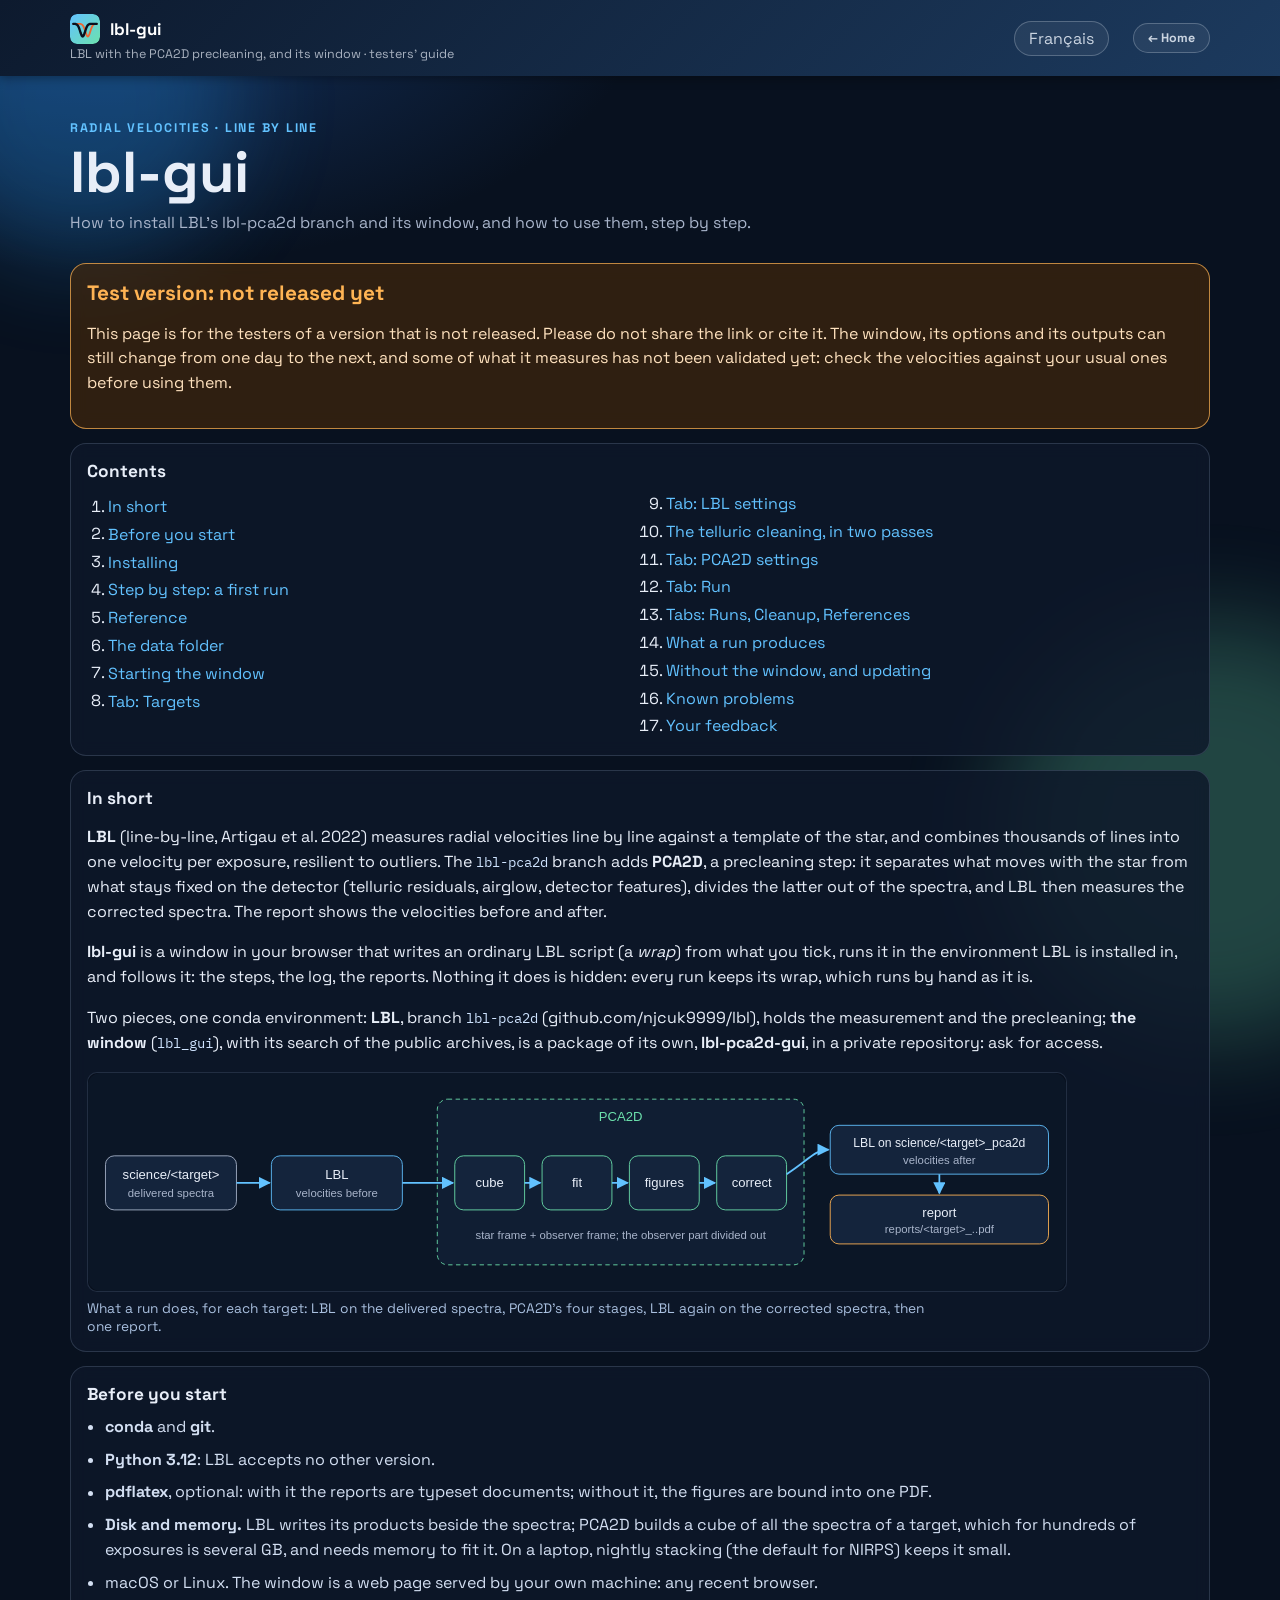
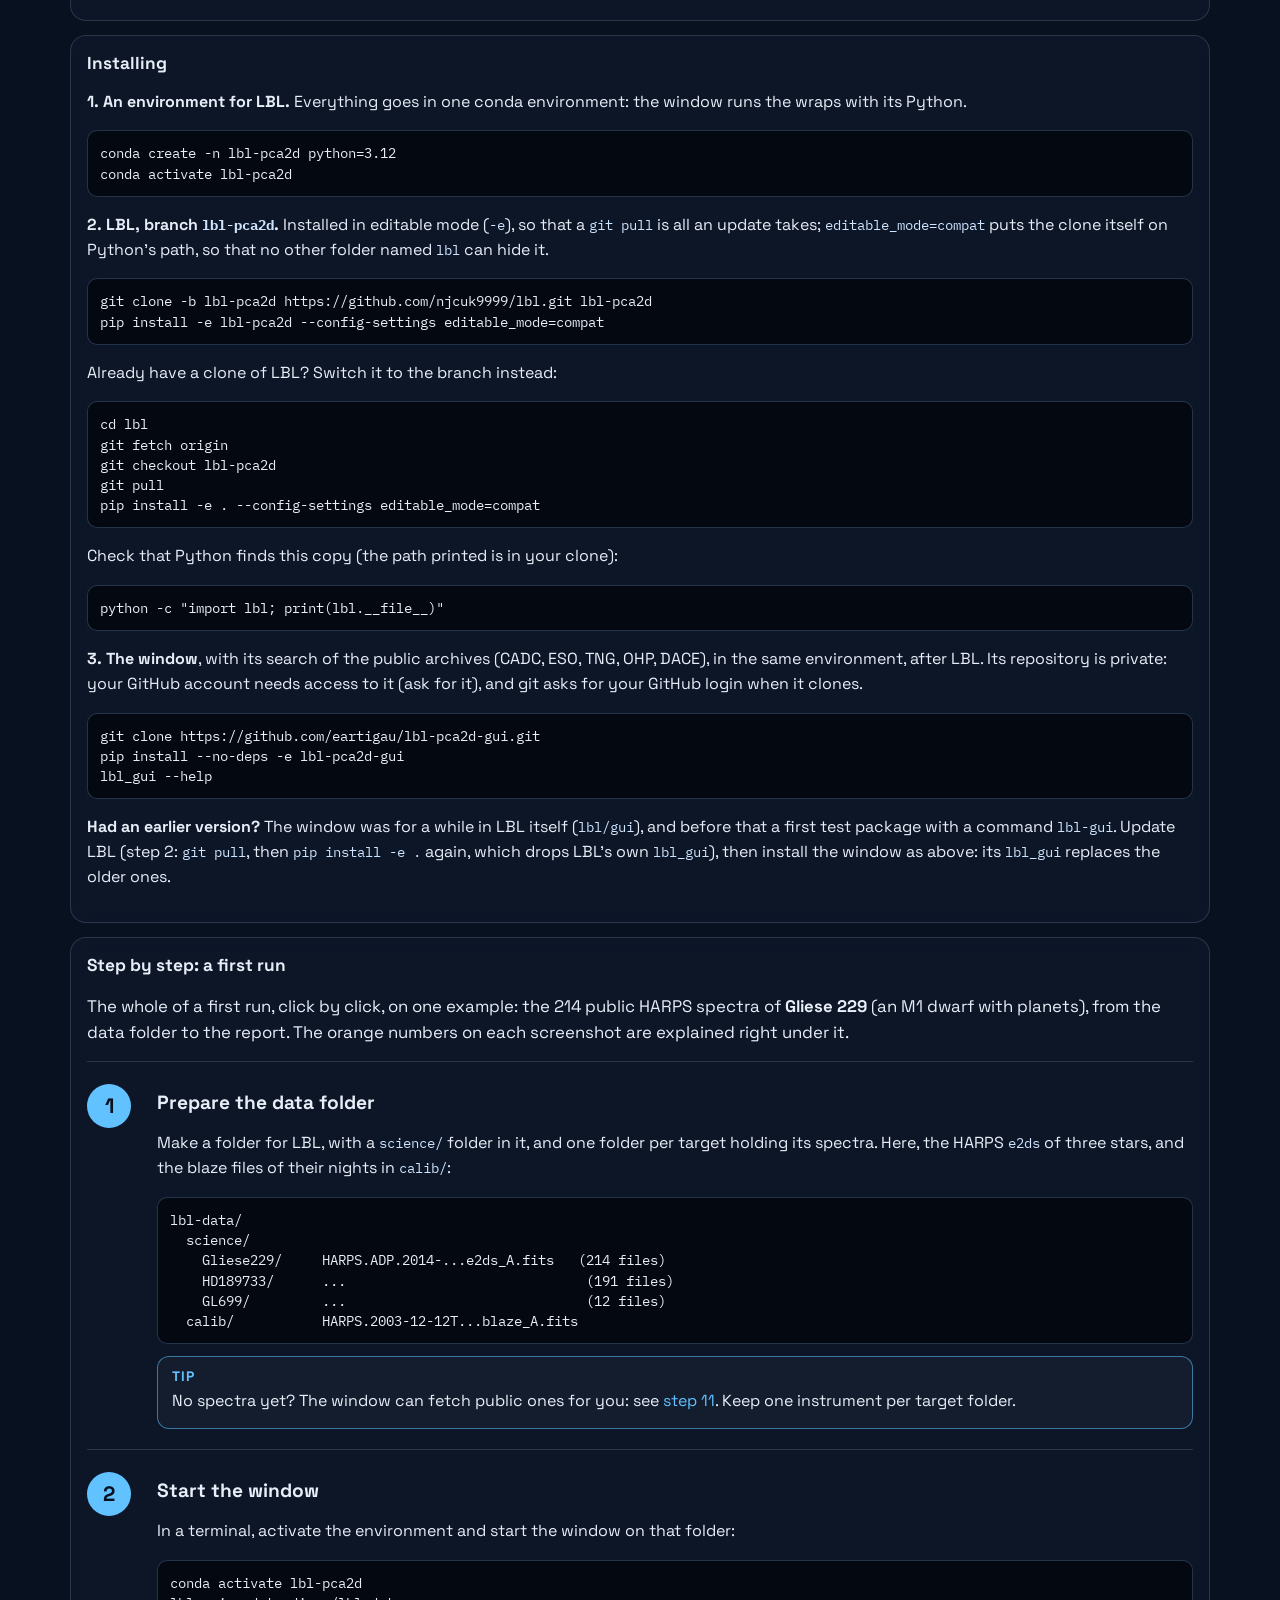
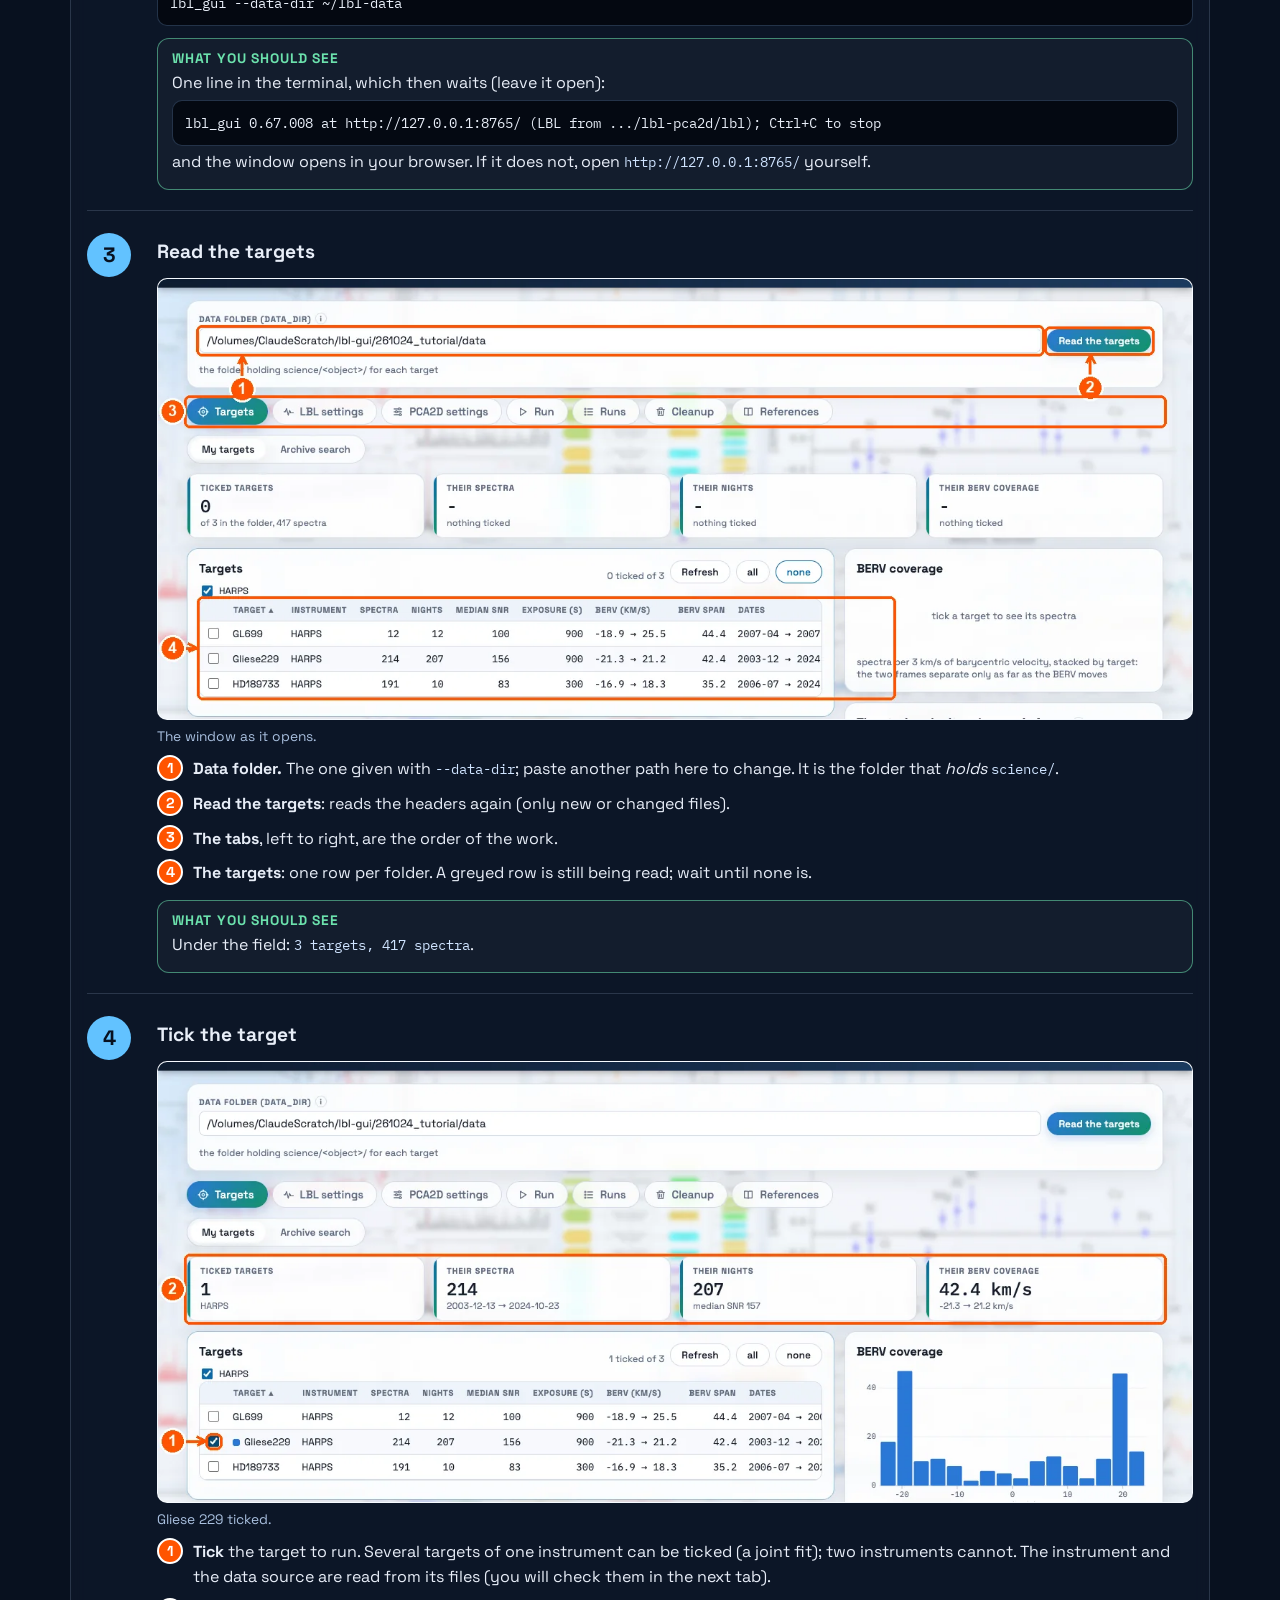
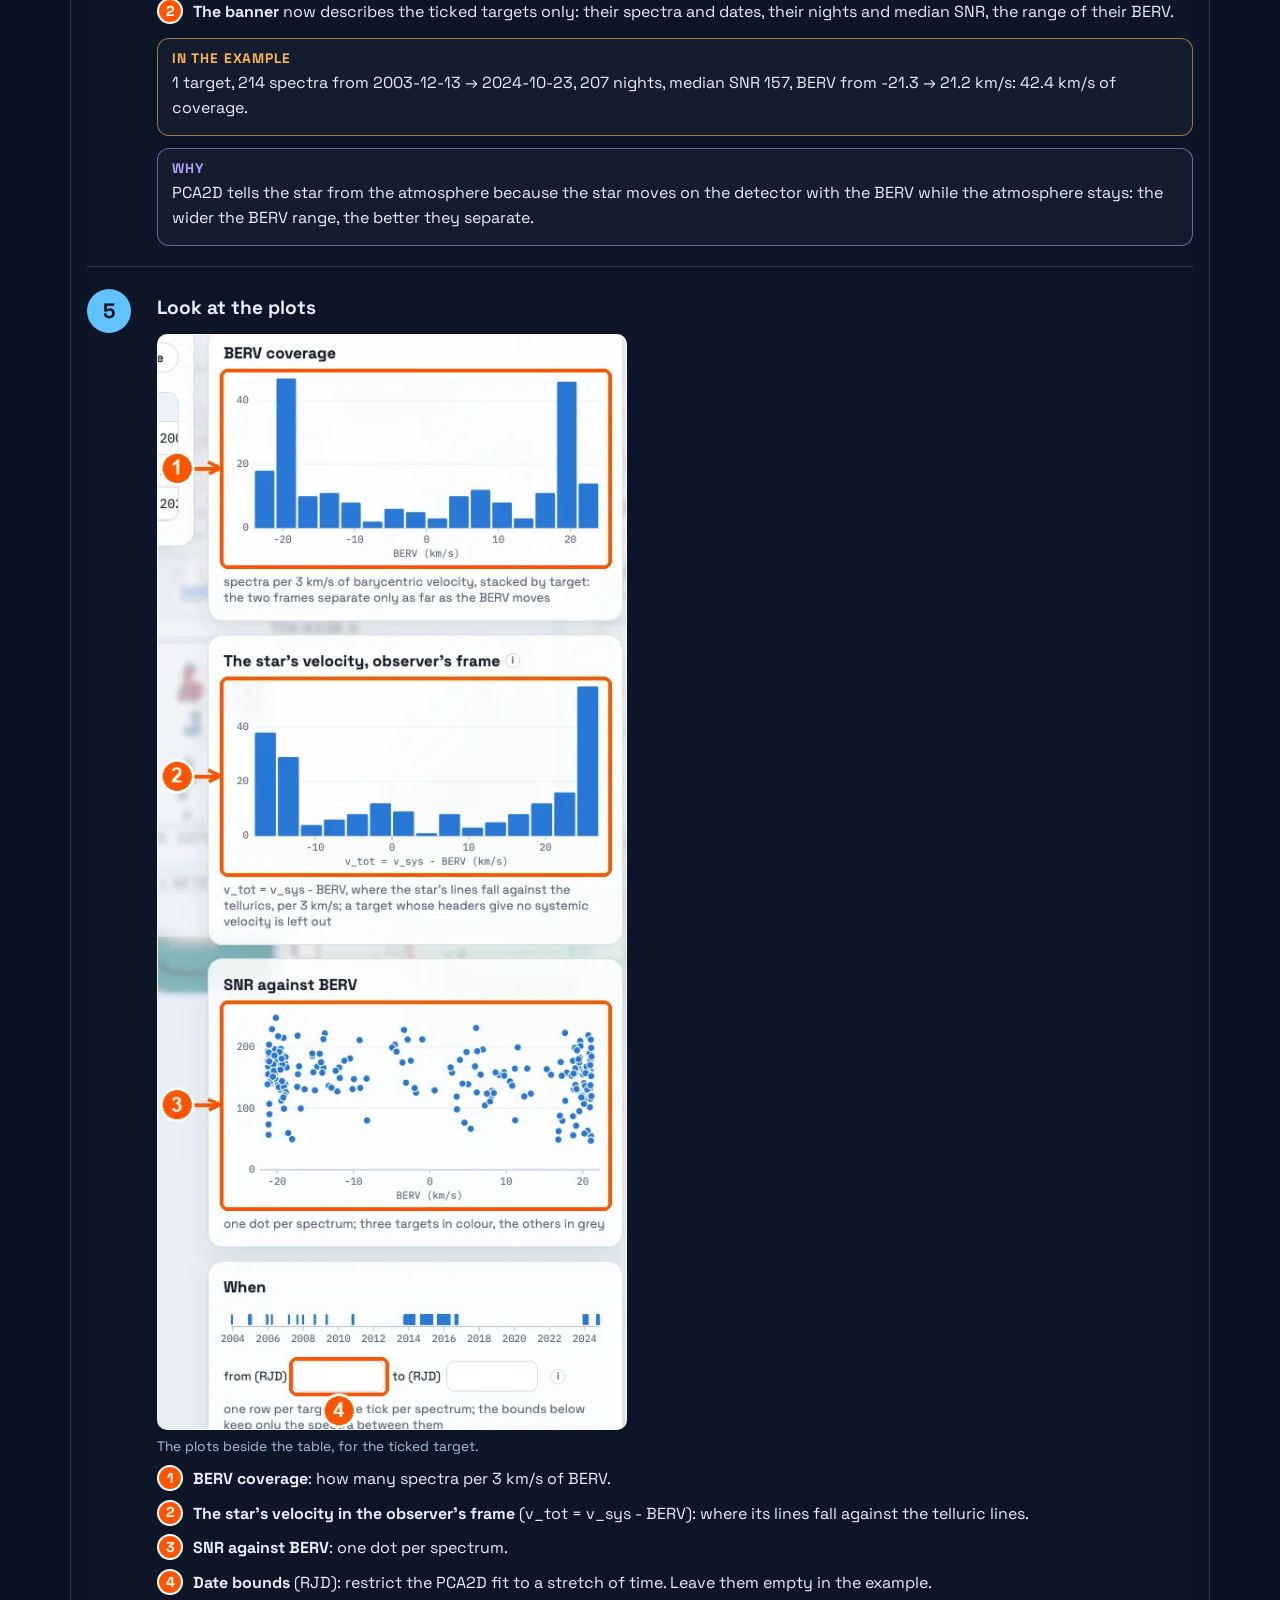
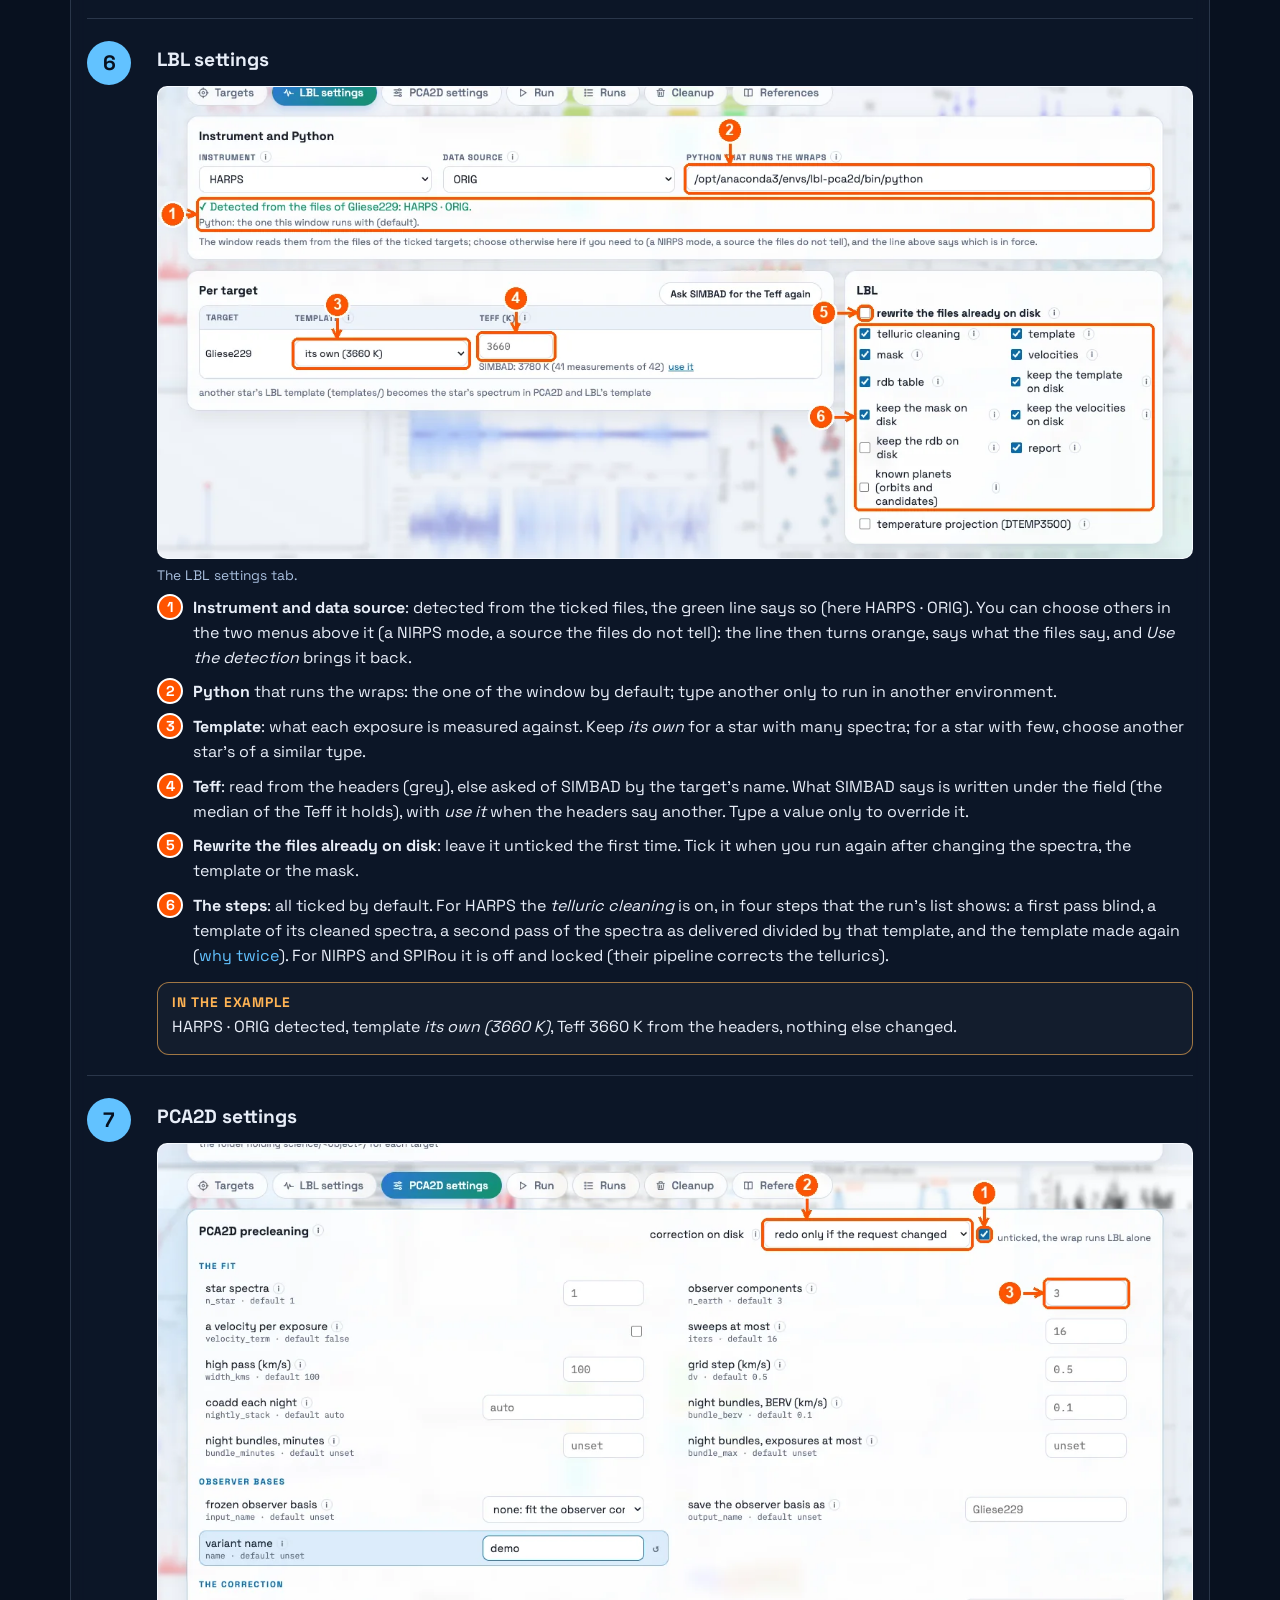
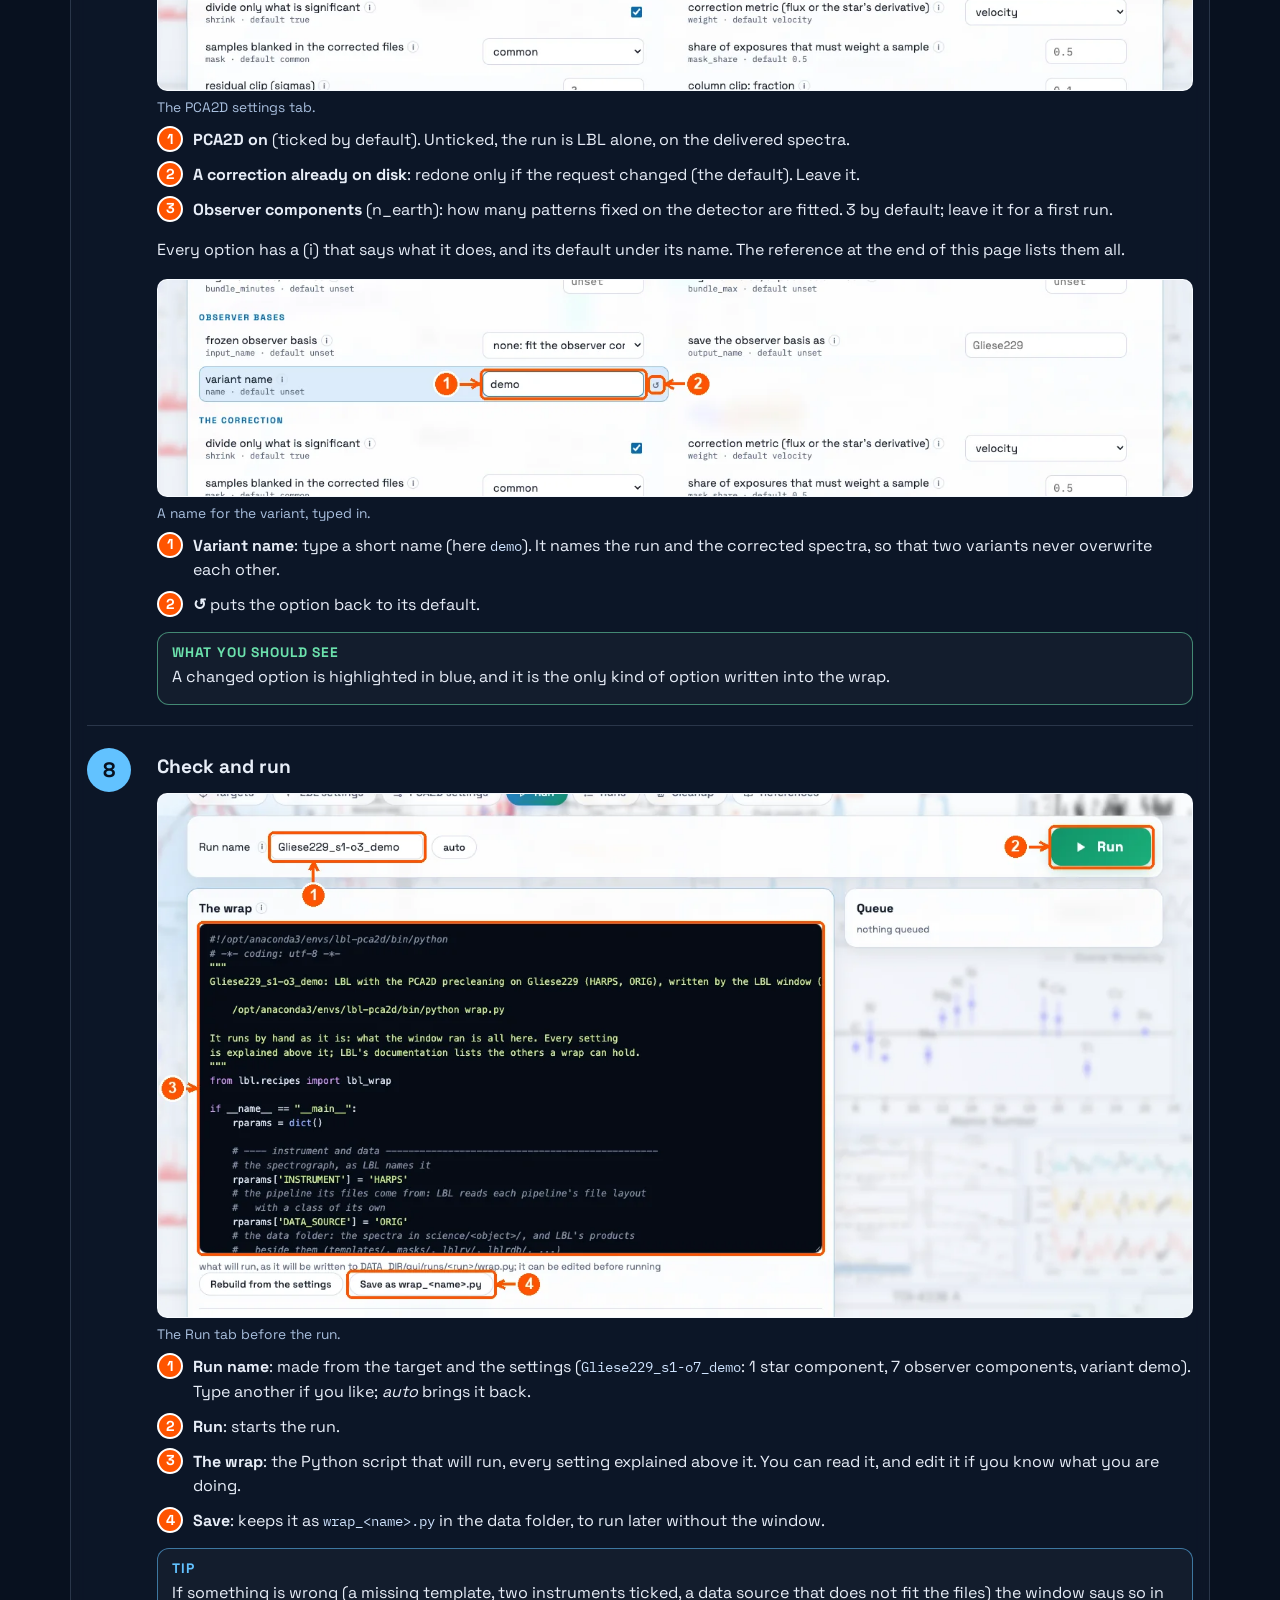
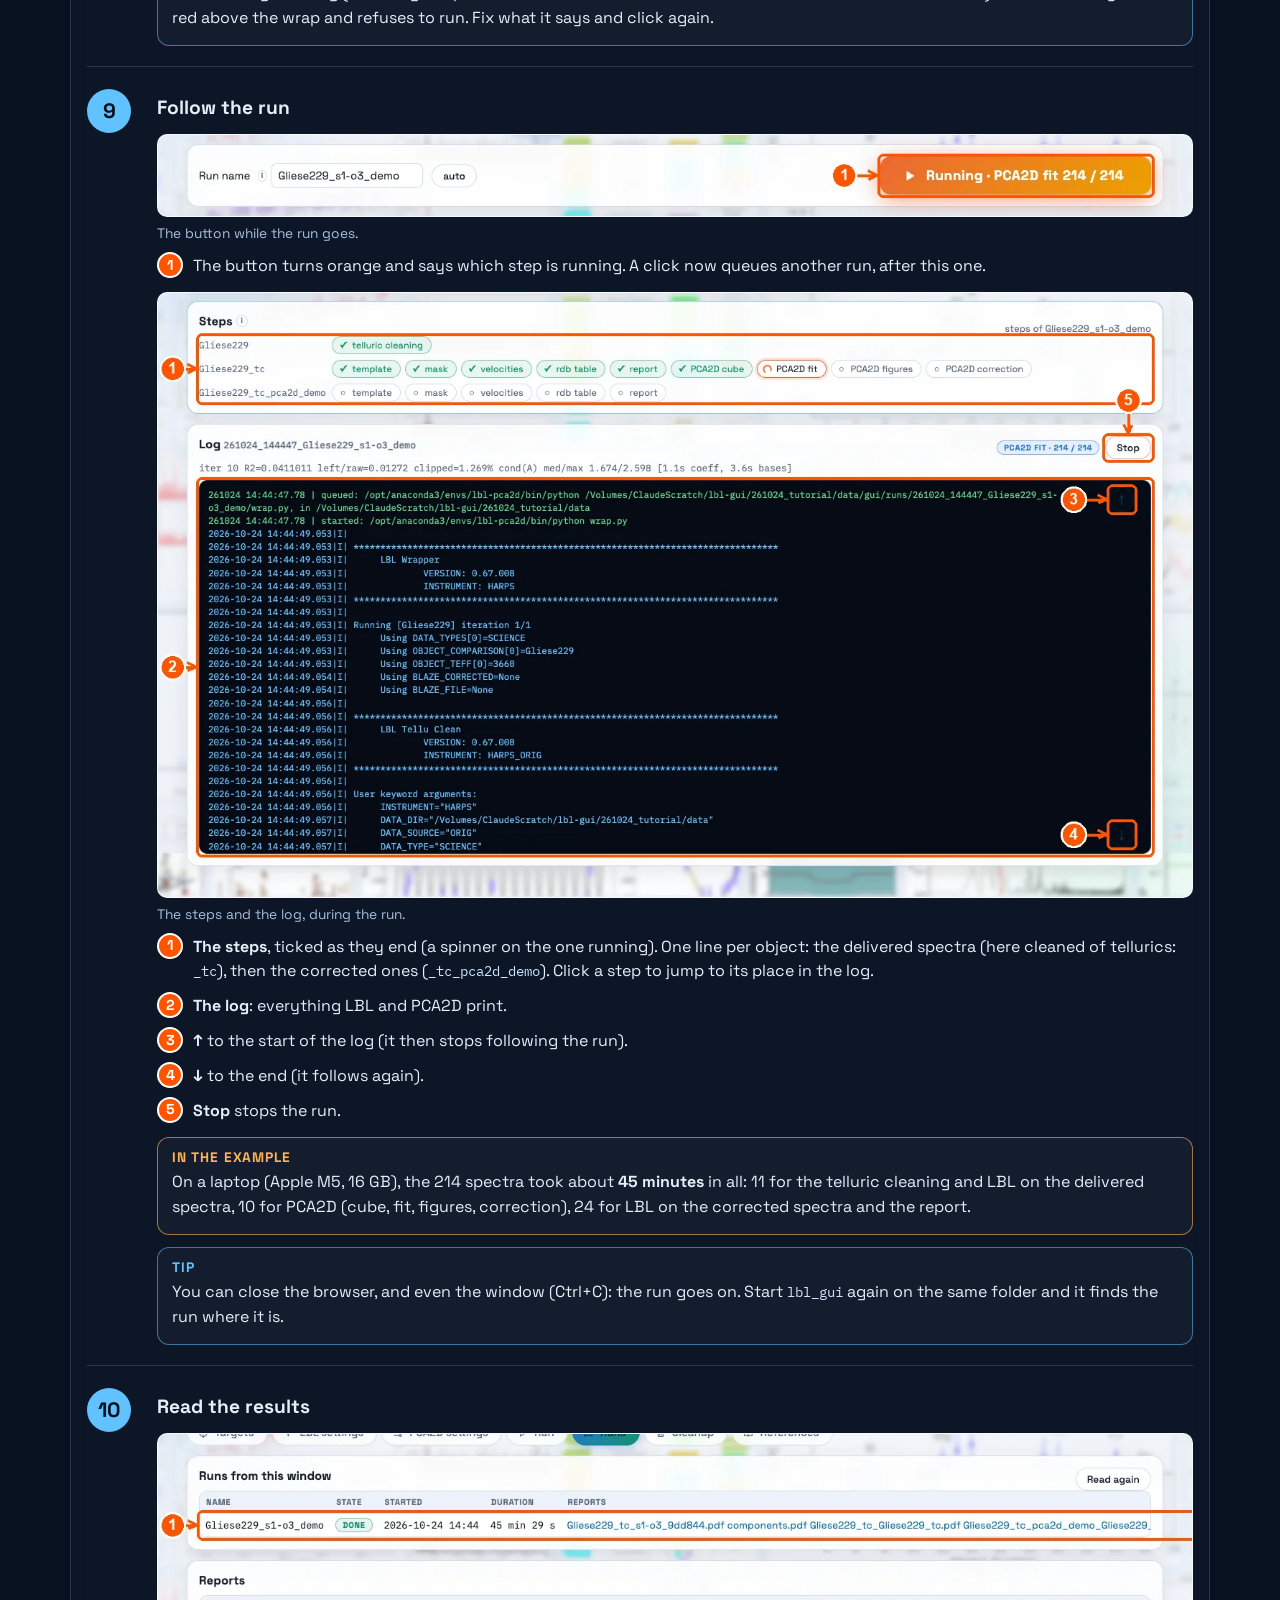
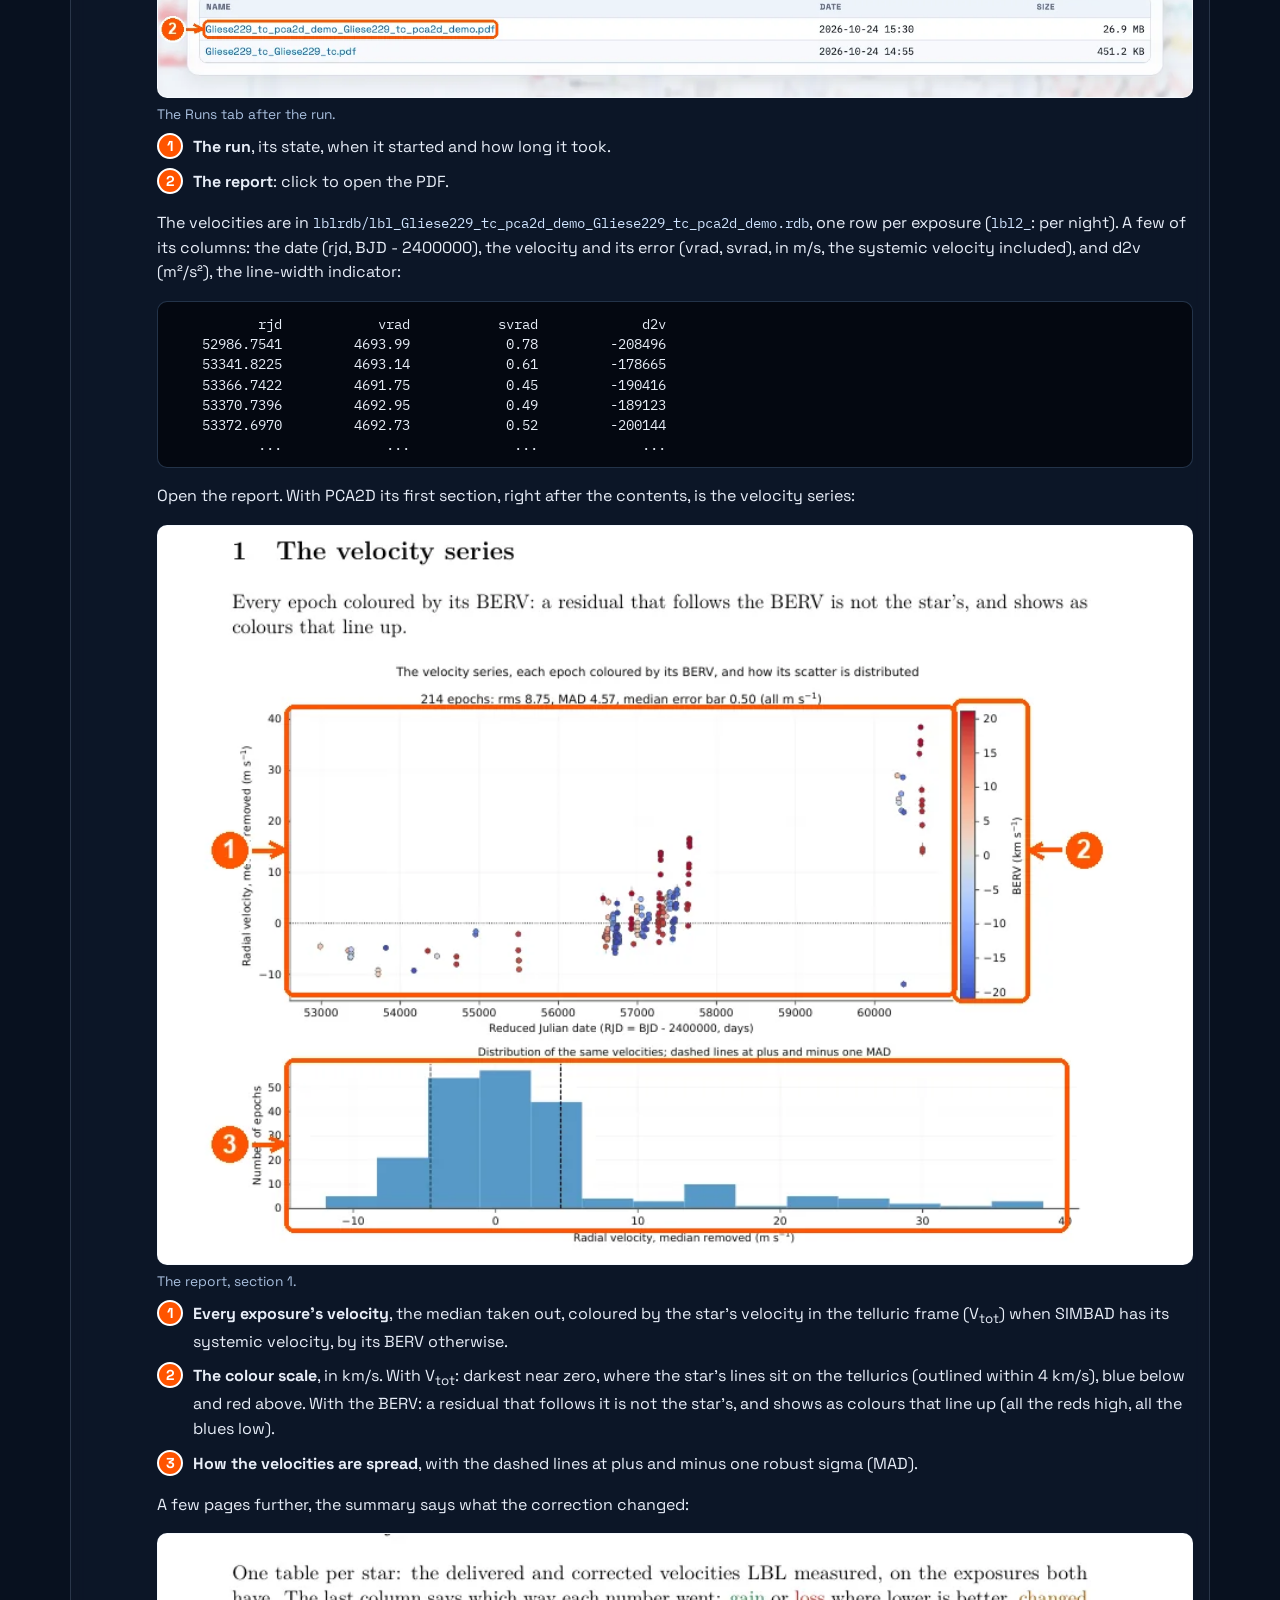
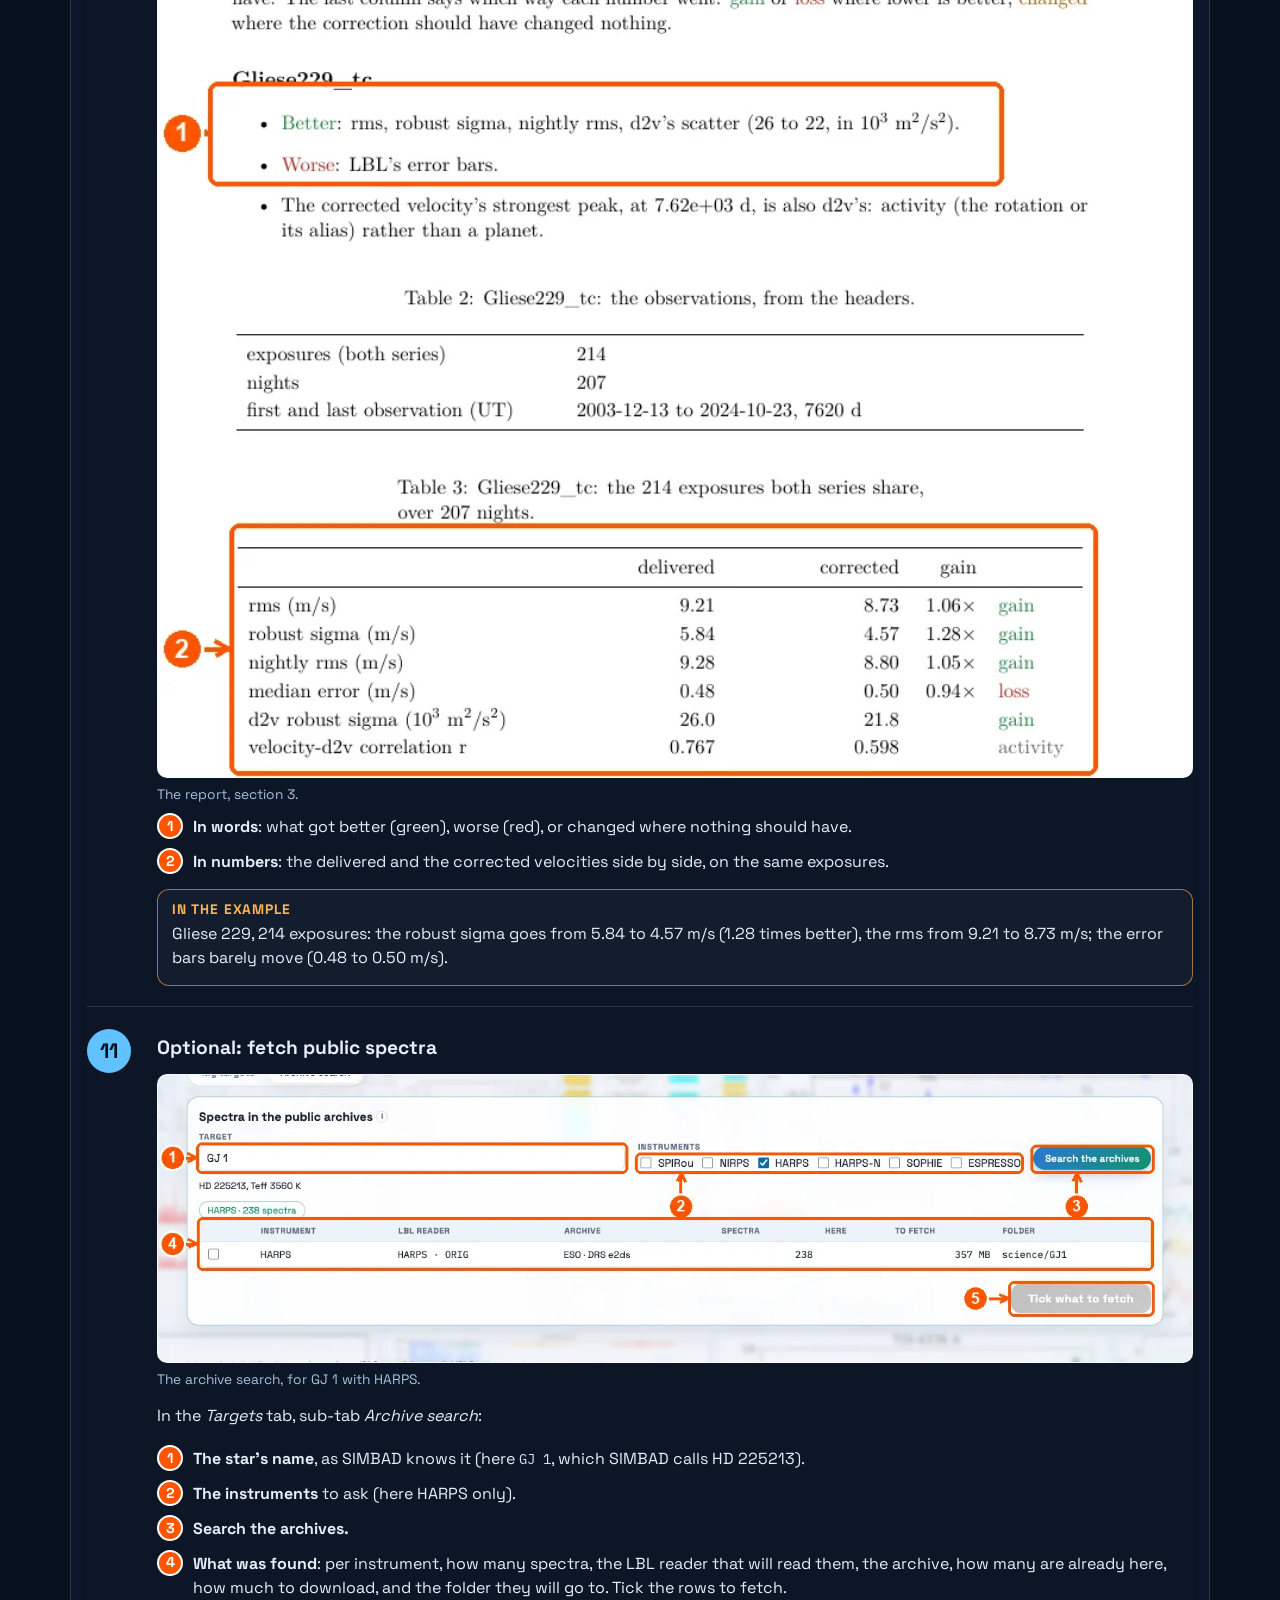
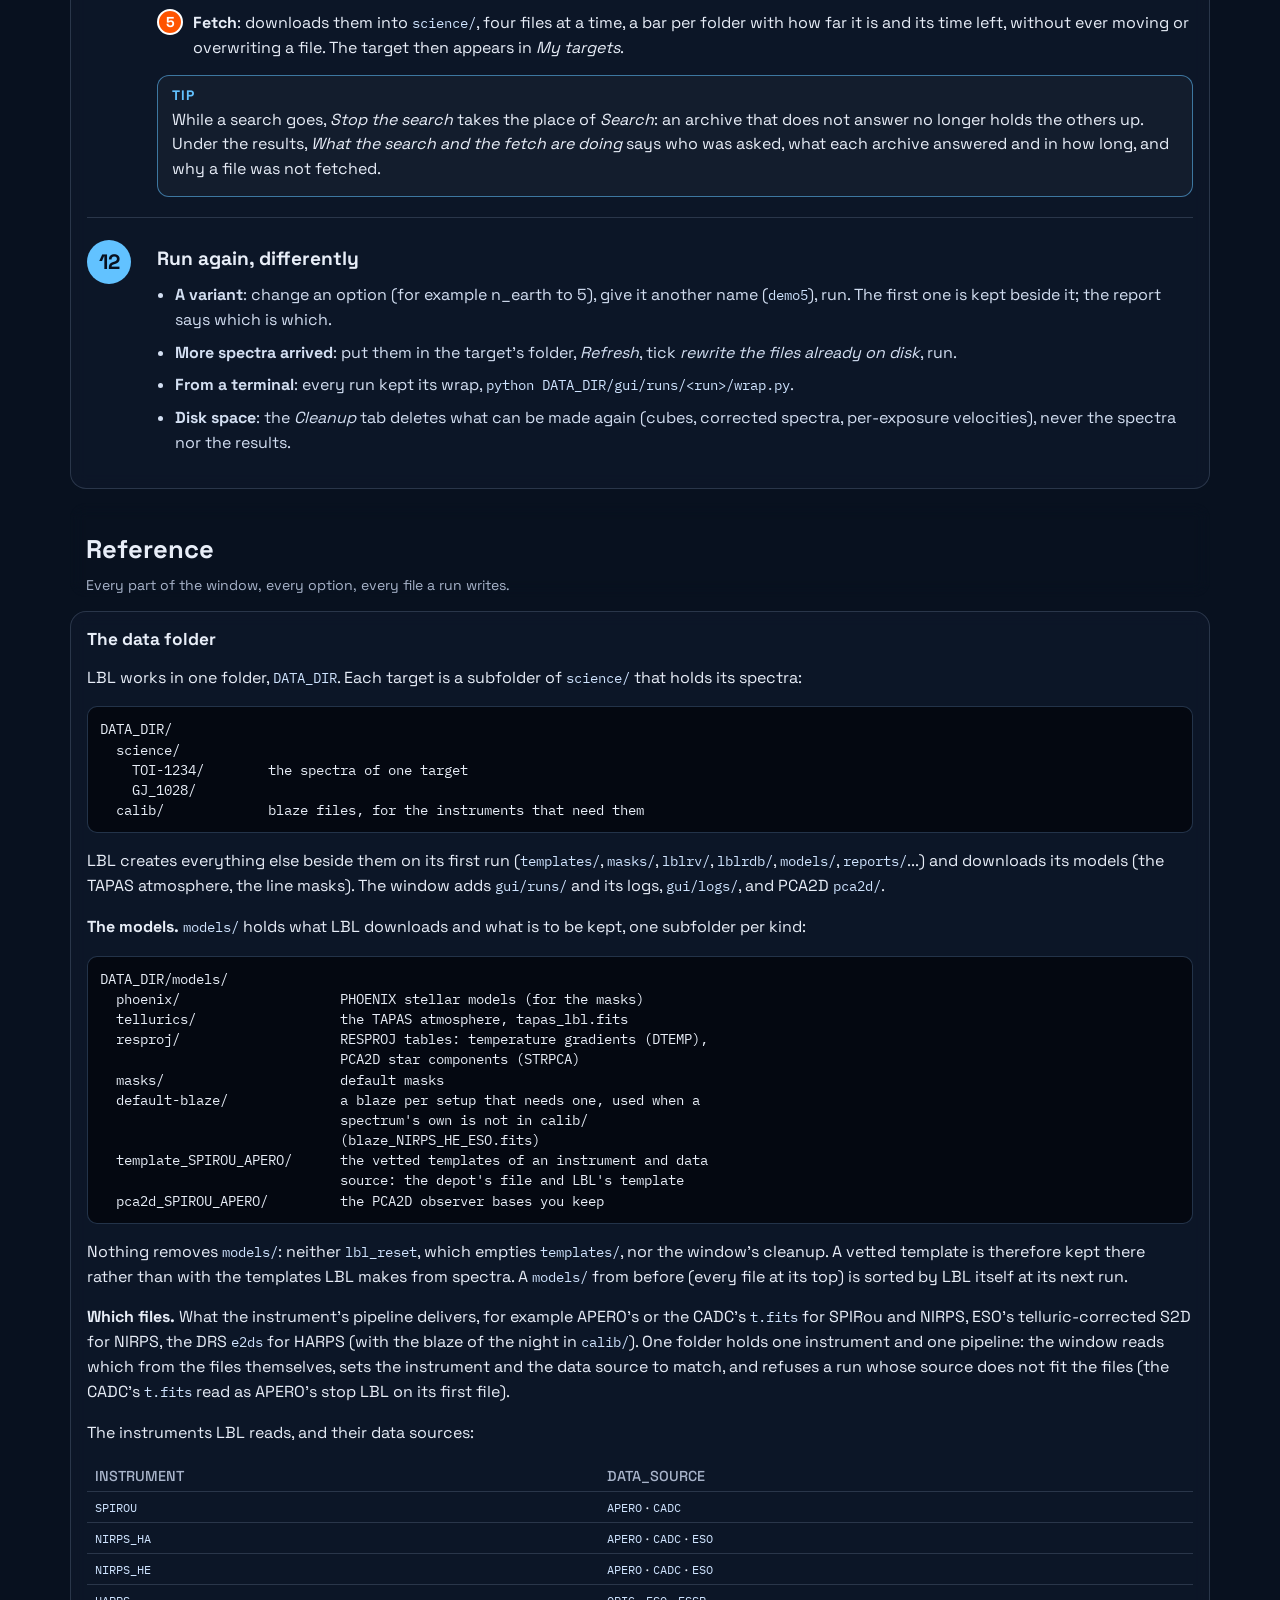
==== commit cd8910cb: "lbl-gui guide: the window is a package of its own, in a private repository Install LBL (branch lbl-p" ====
--- a/lbl-gui/index.html
+++ b/lbl-gui/index.html
@@ -73,10 +73,12 @@
 environment LBL is installed in, and follows it: the steps, the log, the
 reports. Nothing it does is hidden: every run keeps its wrap, which runs by
 hand as it is.</p>
-<p>One piece, one repository, one conda environment: <strong>LBL</strong>,
-branch <code>lbl-pca2d</code> (github.com/njcuk9999/lbl), holds the
-measurement, the precleaning and the window (<code>lbl/gui</code>, started
-with <code>lbl_gui</code>), with its search of the public archives.</p>
+<p>Two pieces, one conda environment: <strong>LBL</strong>, branch
+<code>lbl-pca2d</code> (github.com/njcuk9999/lbl), holds the measurement
+and the precleaning; <strong>the window</strong> (<code>lbl_gui</code>),
+with its search of the public archives, is a package of its own,
+<strong>lbl-pca2d-gui</strong>, in a private repository: ask for
+access.</p>
 </div><div lang="fr">
 <p><strong>LBL</strong> (line-by-line, Artigau et al. 2022) mesure les
 vitesses radiales raie par raie contre un template de l'étoile, et combine
@@ -91,11 +93,12 @@
 cochez, le lance dans l'environnement où LBL est installé, et le suit : les
 étapes, le journal, les rapports. Rien n'est caché : chaque run garde son
 wrap, qui se relance tel quel à la main.</p>
-<p>Un seul morceau, un seul dépôt, un seul environnement conda :
-<strong>LBL</strong>, branche <code>lbl-pca2d</code>
-(github.com/njcuk9999/lbl), contient la mesure, le prénettoyage et la
-fenêtre (<code>lbl/gui</code>, lancée avec <code>lbl_gui</code>), avec sa
-recherche dans les archives publiques.</p>
+<p>Deux morceaux, un seul environnement conda : <strong>LBL</strong>,
+branche <code>lbl-pca2d</code> (github.com/njcuk9999/lbl), contient la
+mesure et le prénettoyage ; <strong>la fenêtre</strong>
+(<code>lbl_gui</code>), avec sa recherche dans les archives publiques, est
+un paquet à part, <strong>lbl-pca2d-gui</strong>, dans un dépôt privé :
+demandez-y l'accès.</p>
 </div><figure class="lecture-figure"><span lang="en"><img src="workflow_en.svg" alt="what a run does"></span><span lang="fr"><img src="workflow_fr.svg" alt="ce que fait un run"></span><figcaption><span lang="en">What a run does, for each target: LBL on the delivered spectra, PCA2D's four stages, LBL again on the corrected spectra, then one report.</span><span lang="fr">Ce que fait un run, pour chaque cible : LBL sur les spectres livrés, les quatre étapes de PCA2D, LBL de nouveau sur les spectres corrigés, puis un seul rapport.</span></figcaption></figure></section><section class="card span-3" id="before"><h2><span lang="en">Before you start</span><span lang="fr">Avant de commencer</span></h2><div lang="en">
 <ul class="feature-list">
 <li><strong>conda</strong> and <strong>git</strong>.</li>
@@ -142,14 +145,19 @@
 <p>Check that Python finds this copy (the path printed is in your
 clone):</p>
 <pre class="codeblock">python -c "import lbl; print(lbl.__file__)"</pre>
-<p><strong>3. The window comes with it</strong>, and so does its search of
-the public archives (CADC, ESO, TNG, OHP): nothing else to install. Check
-that the command is there:</p>
-<pre class="codeblock">lbl_gui --help</pre>
-<p><strong>Installed the first test version?</strong> It was a package of its
-own (lbl-pca2d-gui) with a command <code>lbl-gui</code>, and koloa for the
-archives. Remove it, so that no older window answers instead:</p>
-<pre class="codeblock">pip uninstall lbl-pca2d-gui</pre></div><div lang="fr">
+<p><strong>3. The window</strong>, with its search of the public archives
+(CADC, ESO, TNG, OHP, DACE), in the same environment, after LBL. Its
+repository is private: your GitHub account needs access to it (ask for it),
+and git asks for your GitHub login when it clones.</p>
+<pre class="codeblock">git clone https://github.com/eartigau/lbl-pca2d-gui.git
+pip install --no-deps -e lbl-pca2d-gui
+lbl_gui --help</pre>
+<p><strong>Had an earlier version?</strong> The window was for a while in
+LBL itself (<code>lbl/gui</code>), and before that a first test package with
+a command <code>lbl-gui</code>. Update LBL (step 2: <code>git pull</code>,
+then <code>pip install -e .</code> again, which drops LBL's own
+<code>lbl_gui</code>), then install the window as above: its
+<code>lbl_gui</code> replaces the older ones.</p></div><div lang="fr">
 <p><strong>1. Un environnement pour LBL.</strong> Tout va dans un seul
 environnement conda : la fenêtre lance les wraps avec son Python.</p>
 <pre class="codeblock">conda create -n lbl-pca2d python=3.12
@@ -170,15 +178,19 @@
 <p>Vérifiez que Python trouve bien cette copie (le chemin affiché est dans
 votre clone) :</p>
 <pre class="codeblock">python -c "import lbl; print(lbl.__file__)"</pre>
-<p><strong>3. La fenêtre vient avec</strong>, ainsi que sa recherche dans
-les archives publiques (CADC, ESO, TNG, OHP) : rien d'autre à installer.
-Vérifiez que la commande est là :</p>
-<pre class="codeblock">lbl_gui --help</pre>
-<p><strong>Vous aviez installé la première version de test ?</strong> C'était
-un paquet à part (lbl-pca2d-gui) avec une commande <code>lbl-gui</code>, et
-koloa pour les archives. Retirez-le, pour qu'aucune ancienne fenêtre ne
-réponde à la place :</p>
-<pre class="codeblock">pip uninstall lbl-pca2d-gui</pre></div></section><section class="card span-3" id="tutorial"><h2><span lang="en">Step by step: a first run</span><span lang="fr">Pas à pas : un premier run</span></h2><p class="lead"><span lang="en">The whole of a first run, click by click, on one example: the 214 public HARPS spectra of <strong>Gliese 229</strong> (an M1 dwarf with planets), from the data folder to the report. The orange numbers on each screenshot are explained right under it.</span><span lang="fr">Un premier run en entier, clic par clic, sur un exemple : les 214 spectres HARPS publics de <strong>Gliese 229</strong> (une naine M1 qui a des planètes), du dossier de données jusqu'au rapport. Les numéros orange de chaque capture sont expliqués juste dessous.</span></p><div class="step" id="step-1"><div class="step-num">1</div><div class="step-body"><h3><span lang="en">Prepare the data folder</span><span lang="fr">Préparer le dossier de données</span></h3><div lang="en"><p>Make a folder for LBL, with a <code>science/</code> folder in it, and one folder per target holding its spectra. Here, the HARPS <code>e2ds</code> of three stars, and the blaze files of their nights in <code>calib/</code>:</p></div><div lang="fr"><p>Créez un dossier pour LBL, avec dedans un dossier <code>science/</code>, et un dossier par cible qui contient ses spectres. Ici, les <code>e2ds</code> HARPS de trois étoiles, et les fichiers de blaze de leurs nuits dans <code>calib/</code> :</p></div><pre class="codeblock">lbl-data/
+<p><strong>3. La fenêtre</strong>, avec sa recherche dans les archives
+publiques (CADC, ESO, TNG, OHP, DACE), dans le même environnement, après
+LBL. Son dépôt est privé : votre compte GitHub doit y avoir accès
+(demandez-le), et git vous demande votre identifiant GitHub au clonage.</p>
+<pre class="codeblock">git clone https://github.com/eartigau/lbl-pca2d-gui.git
+pip install --no-deps -e lbl-pca2d-gui
+lbl_gui --help</pre>
+<p><strong>Vous aviez une version antérieure ?</strong> La fenêtre a été un
+temps dans LBL lui-même (<code>lbl/gui</code>), et avant cela un premier
+paquet de test avec une commande <code>lbl-gui</code>. Mettez LBL à jour
+(étape 2 : <code>git pull</code>, puis <code>pip install -e .</code> de
+nouveau, ce qui retire le <code>lbl_gui</code> de LBL), puis installez la
+fenêtre comme ci-dessus : son <code>lbl_gui</code> remplace les anciens.</p></div></section><section class="card span-3" id="tutorial"><h2><span lang="en">Step by step: a first run</span><span lang="fr">Pas à pas : un premier run</span></h2><p class="lead"><span lang="en">The whole of a first run, click by click, on one example: the 214 public HARPS spectra of <strong>Gliese 229</strong> (an M1 dwarf with planets), from the data folder to the report. The orange numbers on each screenshot are explained right under it.</span><span lang="fr">Un premier run en entier, clic par clic, sur un exemple : les 214 spectres HARPS publics de <strong>Gliese 229</strong> (une naine M1 qui a des planètes), du dossier de données jusqu'au rapport. Les numéros orange de chaque capture sont expliqués juste dessous.</span></p><div class="step" id="step-1"><div class="step-num">1</div><div class="step-body"><h3><span lang="en">Prepare the data folder</span><span lang="fr">Préparer le dossier de données</span></h3><div lang="en"><p>Make a folder for LBL, with a <code>science/</code> folder in it, and one folder per target holding its spectra. Here, the HARPS <code>e2ds</code> of three stars, and the blaze files of their nights in <code>calib/</code>:</p></div><div lang="fr"><p>Créez un dossier pour LBL, avec dedans un dossier <code>science/</code>, et un dossier par cible qui contient ses spectres. Ici, les <code>e2ds</code> HARPS de trois étoiles, et les fichiers de blaze de leurs nuits dans <code>calib/</code> :</p></div><pre class="codeblock">lbl-data/
   science/
     Gliese229/     HARPS.ADP.2014-...e2ds_A.fits   (214 files)
     HD189733/      ...                              (191 files)
@@ -730,19 +742,20 @@
 again:</p>
 <pre class="codeblock">conda activate lbl-pca2d
 python DATA_DIR/gui/runs/&lt;run&gt;/wrap.py</pre>
-<p><strong>Updating.</strong> <code>git pull</code> in LBL's clone, then
-start <code>lbl_gui</code> again. The install is editable: nothing to
-reinstall unless the dependencies or the commands change (then
-<code>pip install -e .</code> in the clone).</p>
+<p><strong>Updating.</strong> <code>git pull</code> in LBL's clone and in
+the window's (lbl-pca2d-gui), then start <code>lbl_gui</code> again. The
+installs are editable: nothing to reinstall unless the dependencies or the
+commands change (then <code>pip install -e .</code> in that clone).</p>
 </div><div lang="fr">
 <p>Chaque run garde son wrap, et la fenêtre n'est pas nécessaire pour le
 relancer :</p>
 <pre class="codeblock">conda activate lbl-pca2d
 python DATA_DIR/gui/runs/&lt;run&gt;/wrap.py</pre>
-<p><strong>Mettre à jour.</strong> <code>git pull</code> dans le clone de LBL,
-puis relancez <code>lbl_gui</code>. L'installation est éditable : rien à
+<p><strong>Mettre à jour.</strong> <code>git pull</code> dans le clone de LBL
+et dans celui de la fenêtre (lbl-pca2d-gui), puis relancez
+<code>lbl_gui</code>. Les installations sont éditables : rien à
 réinstaller, sauf si les dépendances ou les commandes changent (alors
-<code>pip install -e .</code> dans le clone).</p>
+<code>pip install -e .</code> dans ce clone).</p>
 </div></section><section class="card span-3" id="trouble"><h2><span lang="en">Known problems</span><span lang="fr">Problèmes connus</span></h2><div lang="en">
 <ul class="feature-list">
 <li><strong><code>lbl_gui</code> stops at once, or
@@ -812,12 +825,12 @@
 <li><strong>La fenêtre ne montre rien de nouveau après une mise à
 jour.</strong> Rechargez la page sans le cache (Cmd+Maj+R ou
 Ctrl+Maj+R).</li>
-</ul></div></section><section class="card span-3" id="feedback"><h2><span lang="en">Your feedback</span><span lang="fr">Vos retours</span></h2><div lang="en"><p>This is a test version: what breaks, what is unclear, what is missing, all of it helps. Open an issue on <a href="https://github.com/njcuk9999/lbl/issues">github.com/njcuk9999/lbl</a>, with the run's log (<code>DATA_DIR/gui/logs/&lt;run&gt;.log</code>) and its <code>wrap.py</code> when a run went wrong, or write to Étienne.</p></div><div lang="fr"><p>C'est une version de test : ce qui casse, ce qui n'est pas clair, ce qui manque, tout aide. Ouvrez un ticket sur <a href="https://github.com/njcuk9999/lbl/issues">github.com/njcuk9999/lbl</a>, avec le journal du run (<code>DATA_DIR/gui/logs/&lt;run&gt;.log</code>) et son <code>wrap.py</code> quand un run a mal tourné, ou écrivez à Étienne.</p></div></section>
+</ul></div></section><section class="card span-3" id="feedback"><h2><span lang="en">Your feedback</span><span lang="fr">Vos retours</span></h2><div lang="en"><p>This is a test version: what breaks, what is unclear, what is missing, all of it helps. Open an issue on <a href="https://github.com/eartigau/lbl-pca2d-gui/issues">github.com/eartigau/lbl-pca2d-gui</a> (the window) or <a href="https://github.com/njcuk9999/lbl/issues">github.com/njcuk9999/lbl</a> (LBL), with the run's log (<code>DATA_DIR/gui/logs/&lt;run&gt;.log</code>) and its <code>wrap.py</code> when a run went wrong, or write to Étienne.</p></div><div lang="fr"><p>C'est une version de test : ce qui casse, ce qui n'est pas clair, ce qui manque, tout aide. Ouvrez un ticket sur <a href="https://github.com/eartigau/lbl-pca2d-gui/issues">github.com/eartigau/lbl-pca2d-gui</a> (la fenêtre) ou <a href="https://github.com/njcuk9999/lbl/issues">github.com/njcuk9999/lbl</a> (LBL), avec le journal du run (<code>DATA_DIR/gui/logs/&lt;run&gt;.log</code>) et son <code>wrap.py</code> quand un run a mal tourné, ou écrivez à Étienne.</p></div></section>
   </main>
 
   <footer class="footer">
     <p>
-      <a href="https://github.com/njcuk9999/lbl/tree/lbl-pca2d/lbl/gui" target="_blank">the window in LBL (lbl/gui)</a>
+      <a href="https://github.com/eartigau/lbl-pca2d-gui" target="_blank">the window (lbl-pca2d-gui, private)</a>
       &middot;
       <a href="https://github.com/njcuk9999/lbl/tree/lbl-pca2d" target="_blank">LBL, branch lbl-pca2d</a>
       &middot;
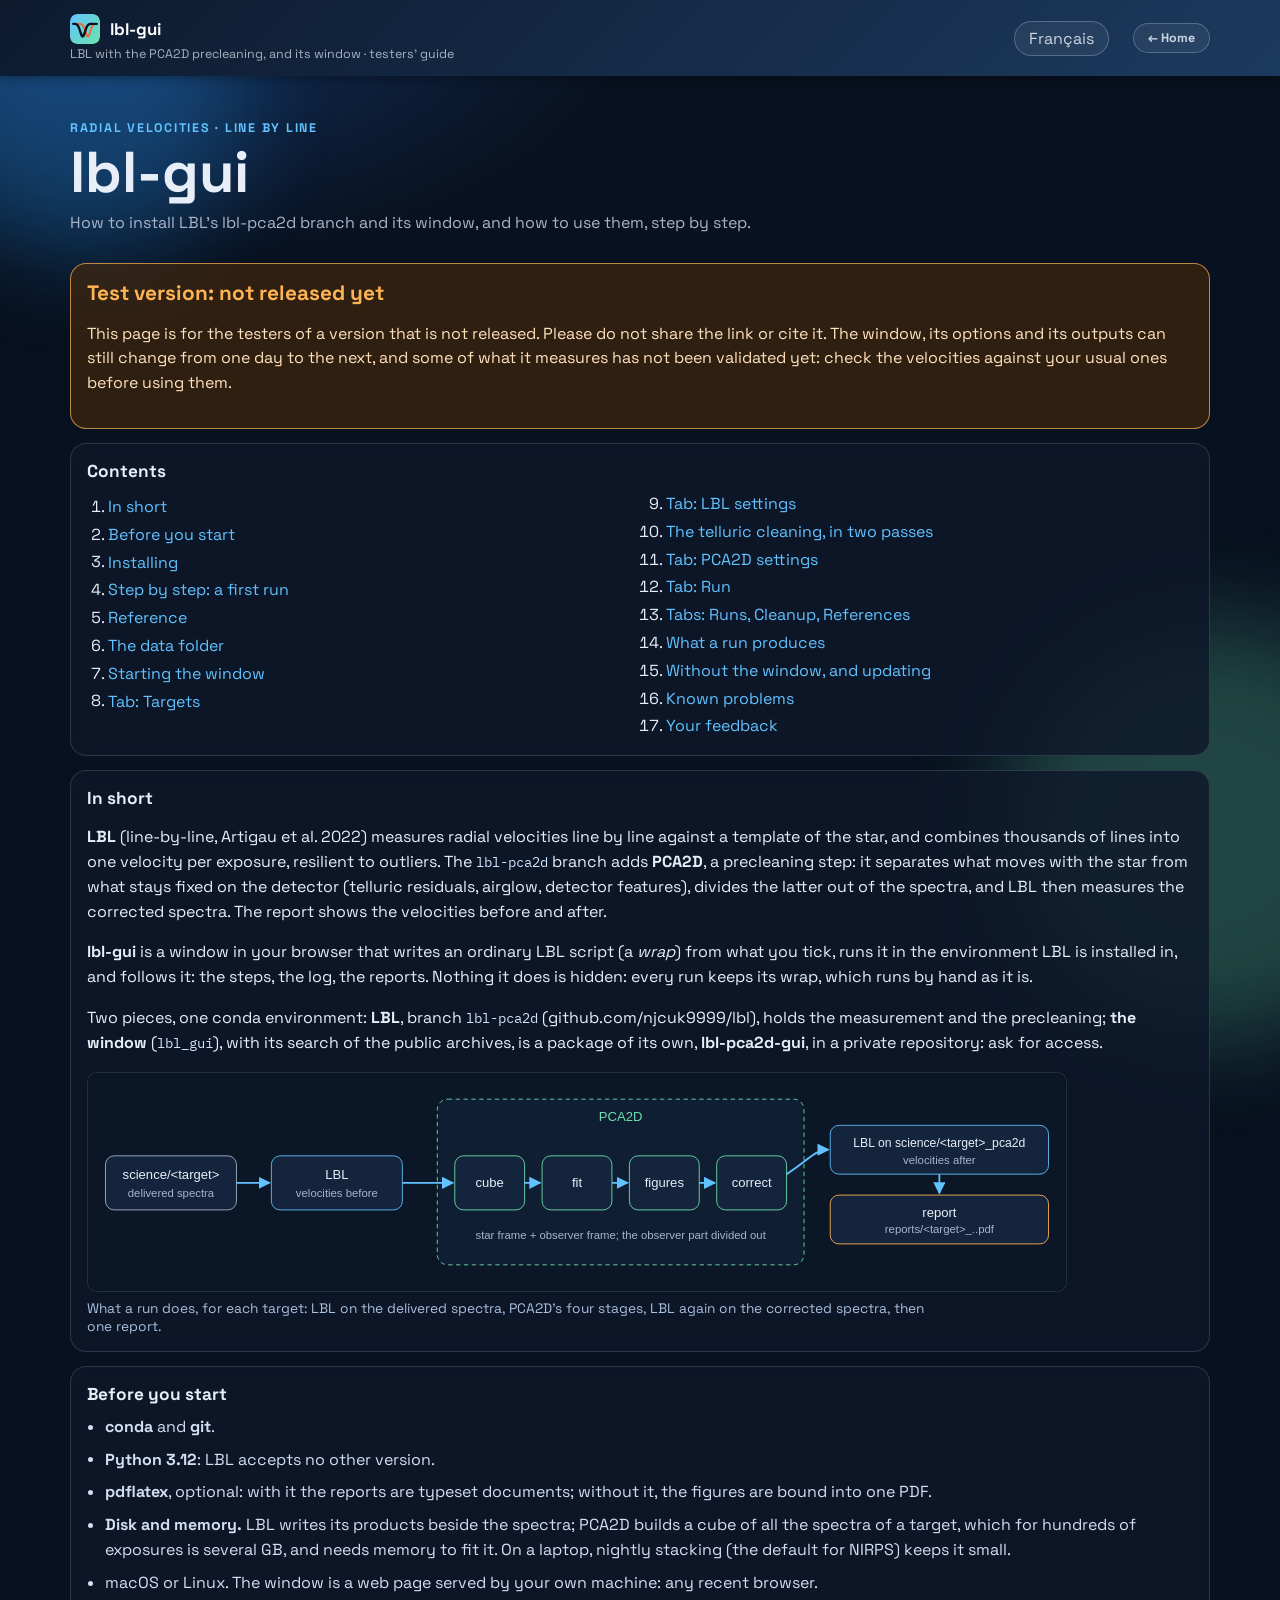
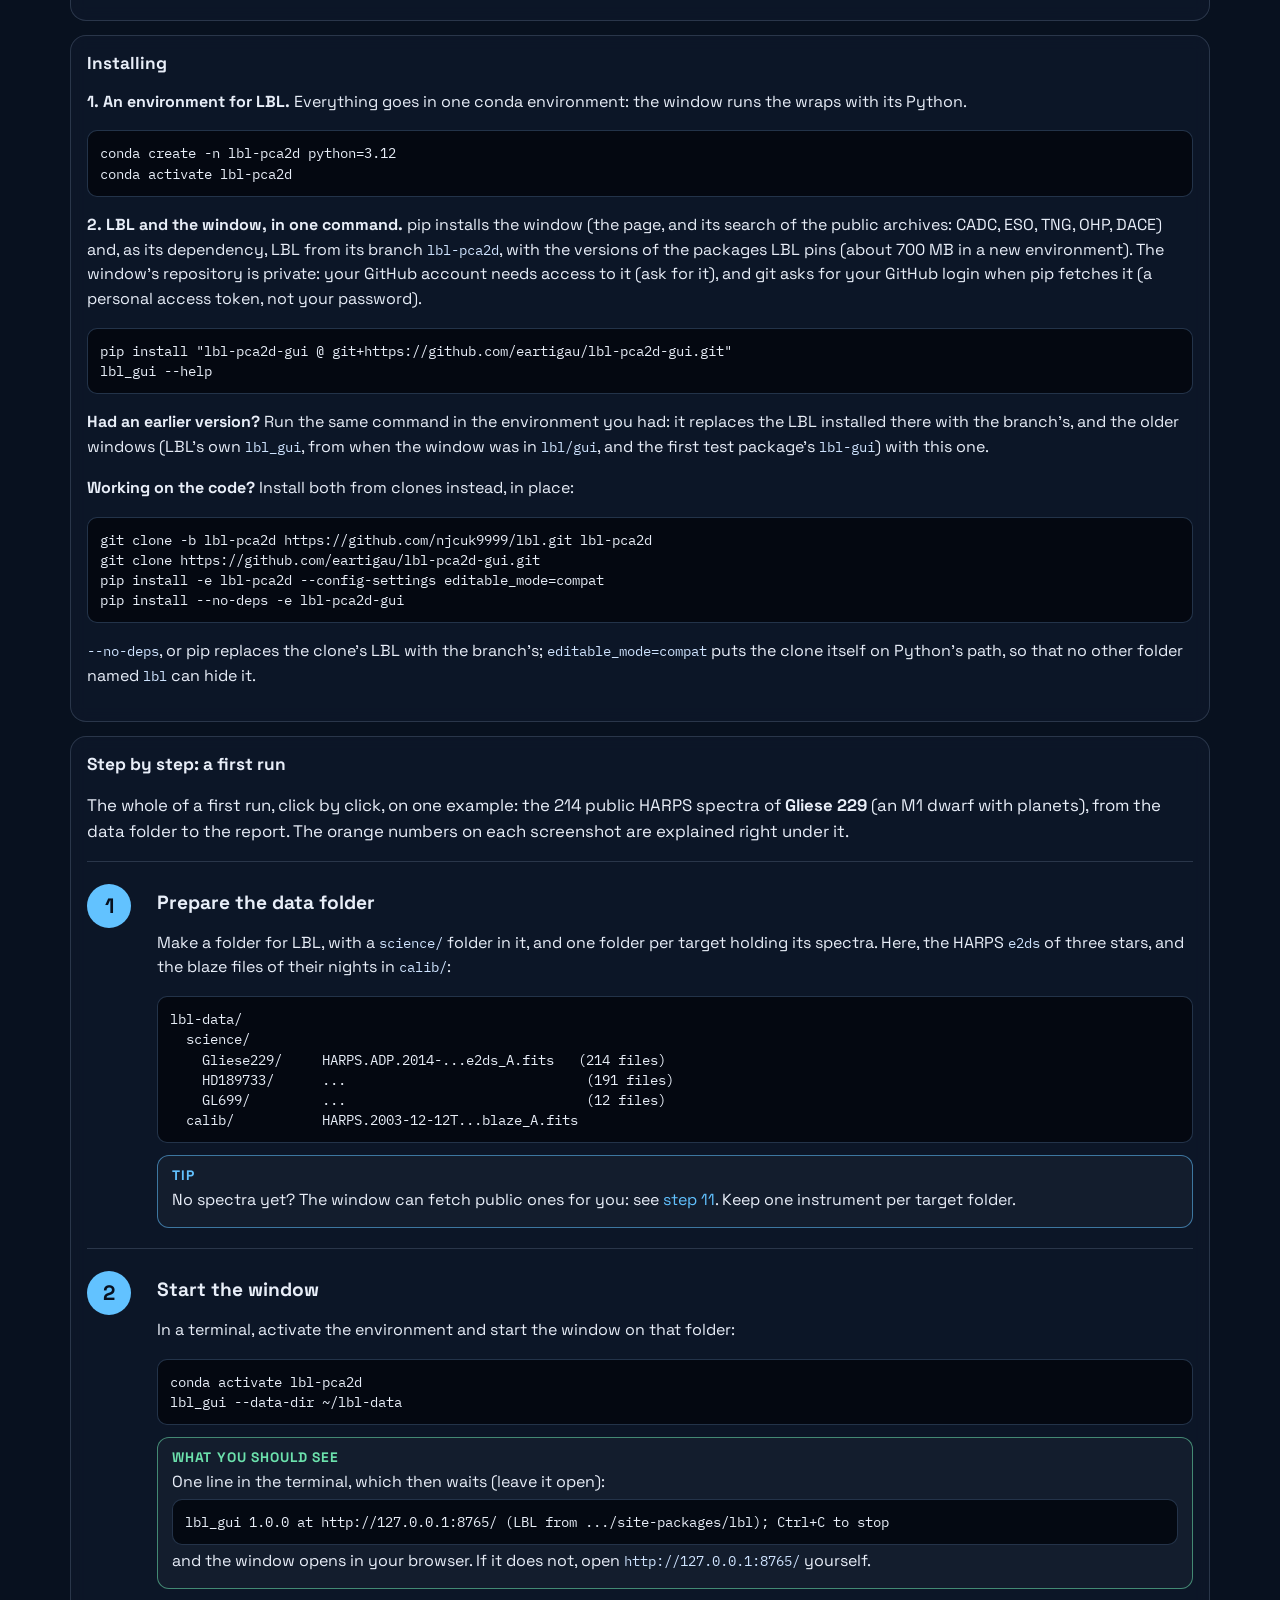
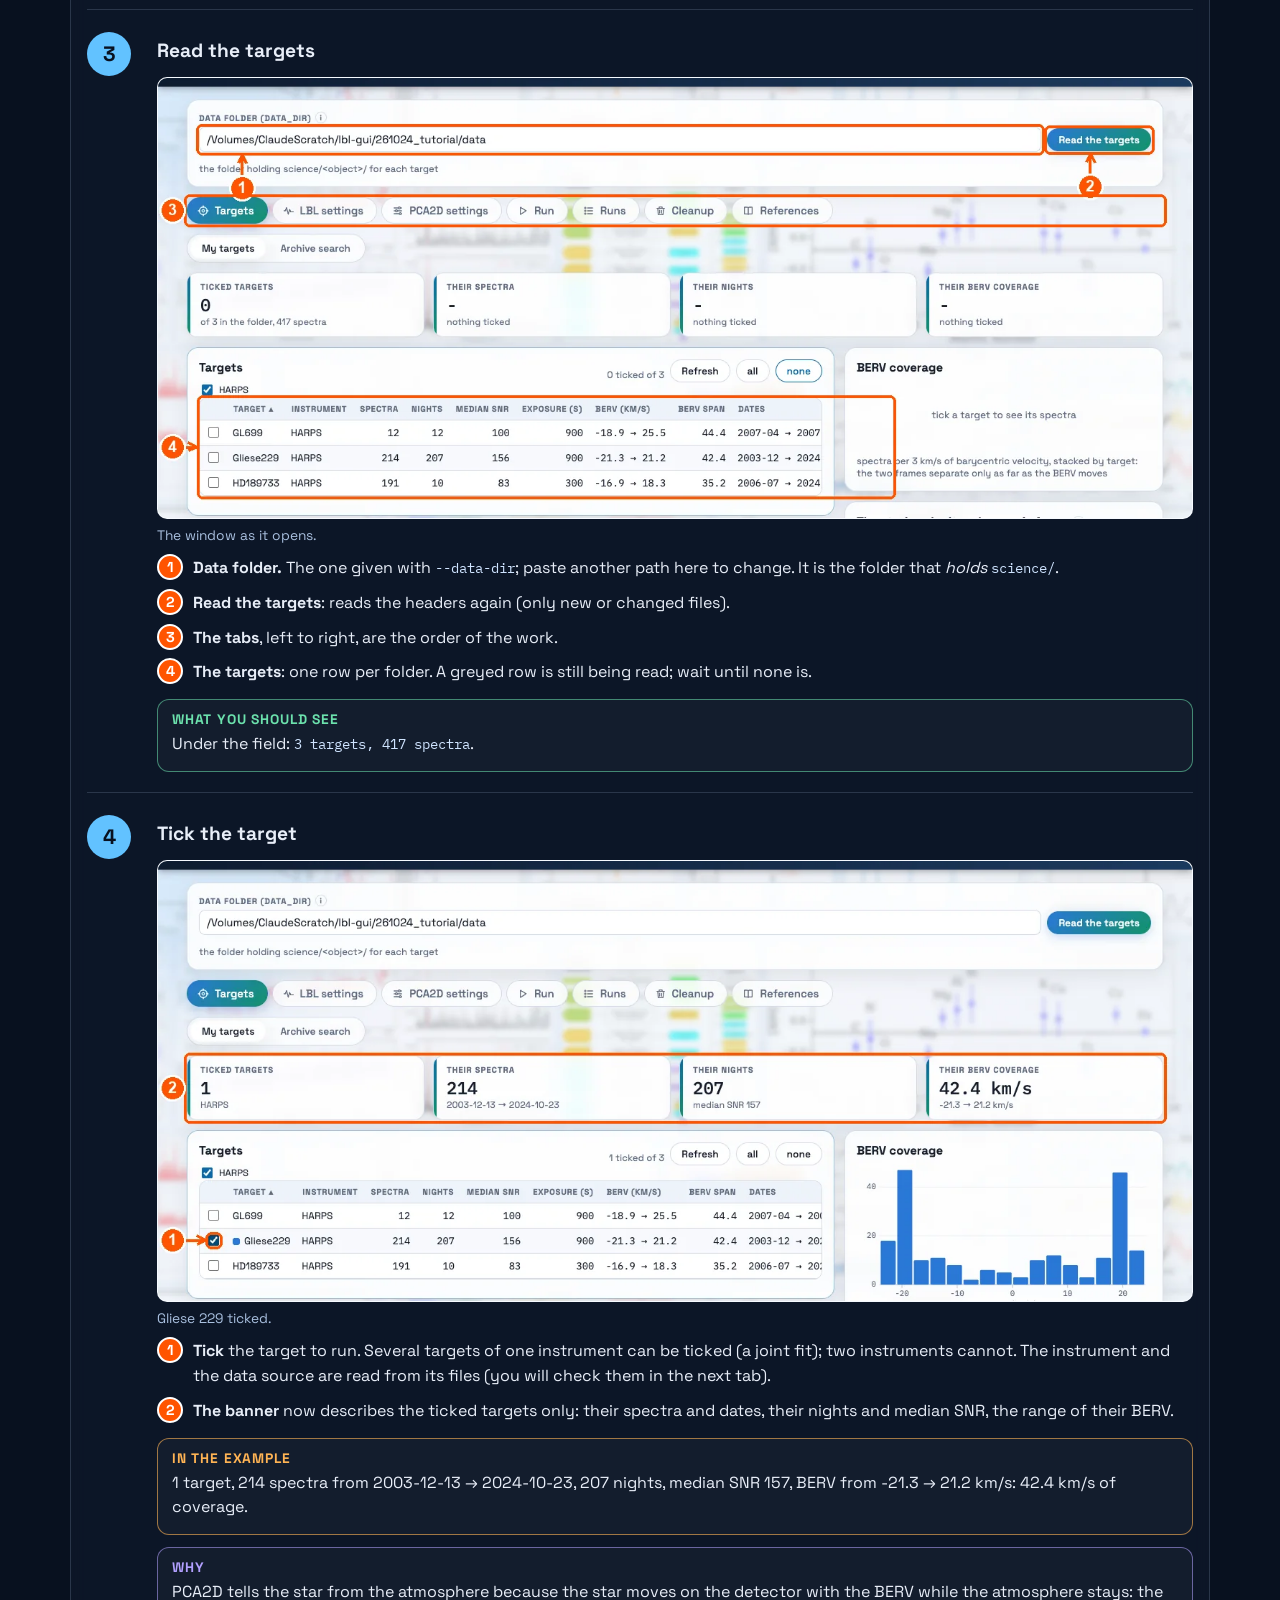
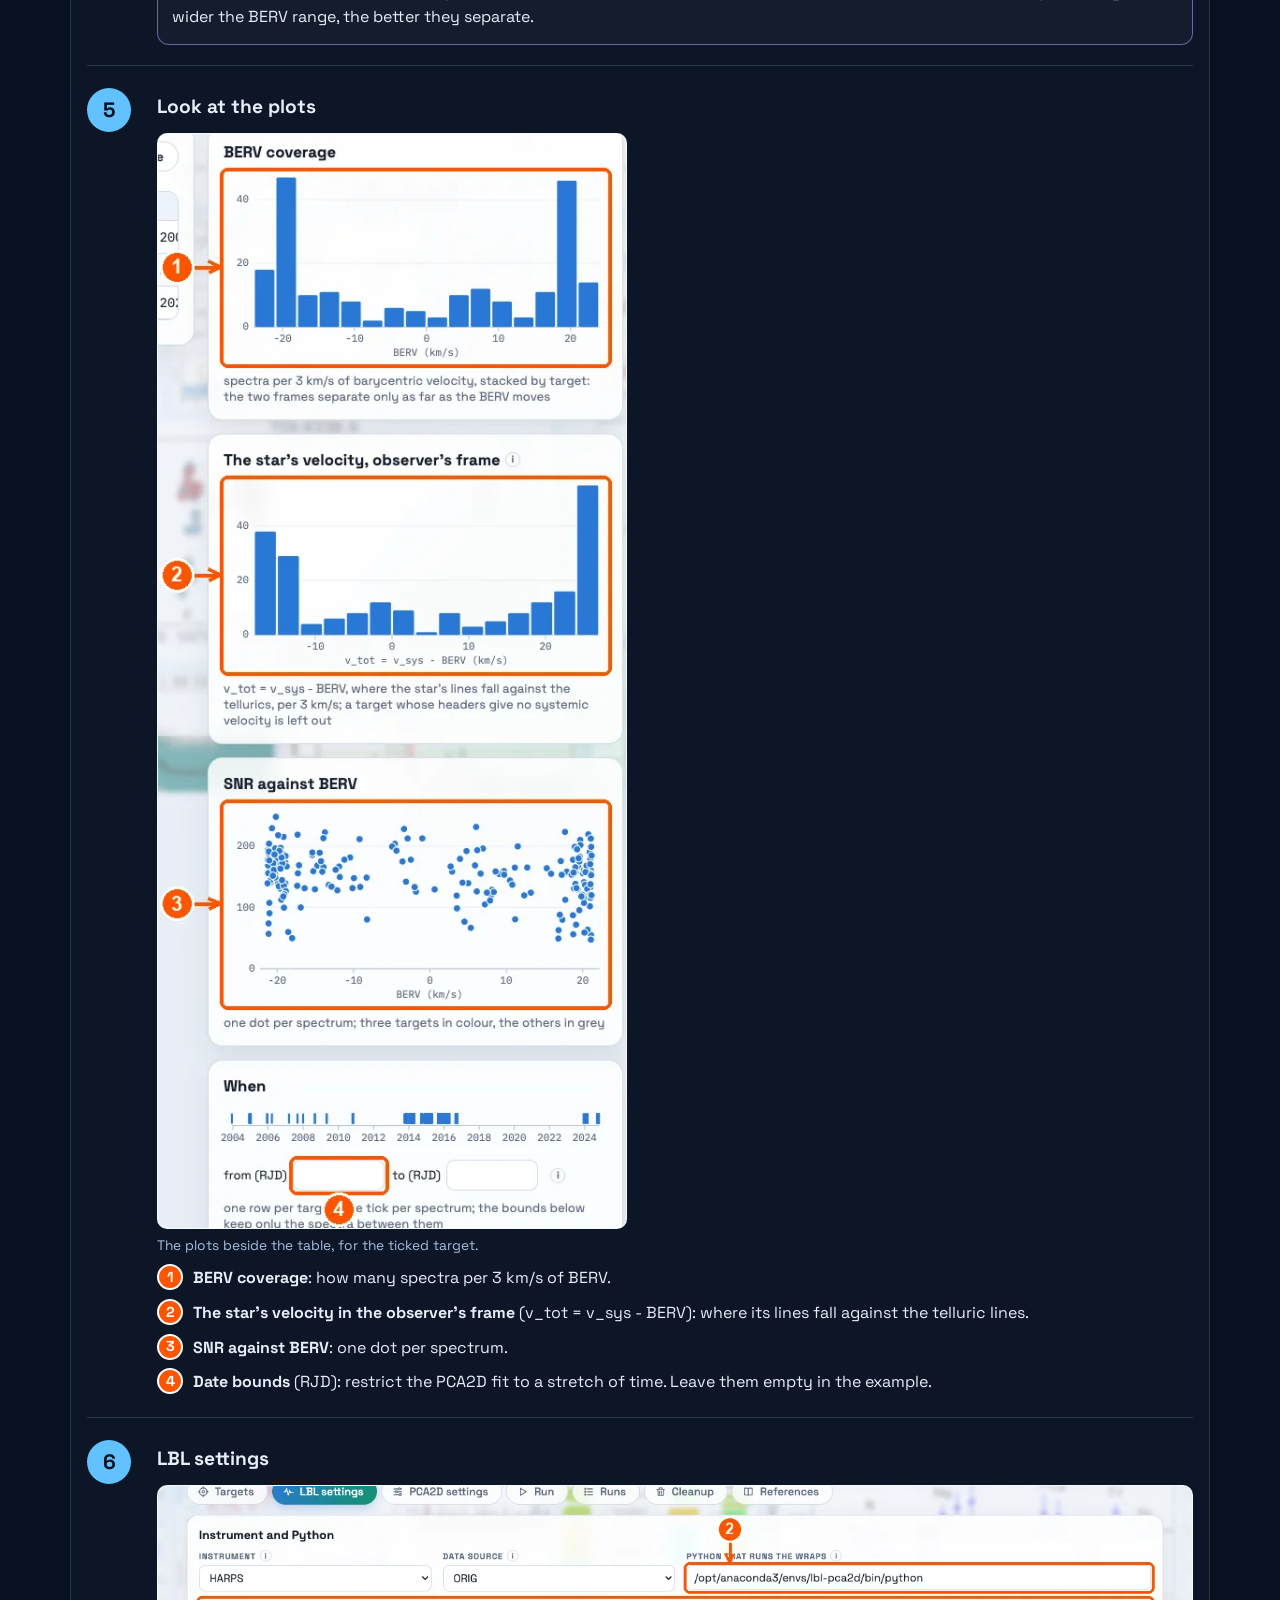
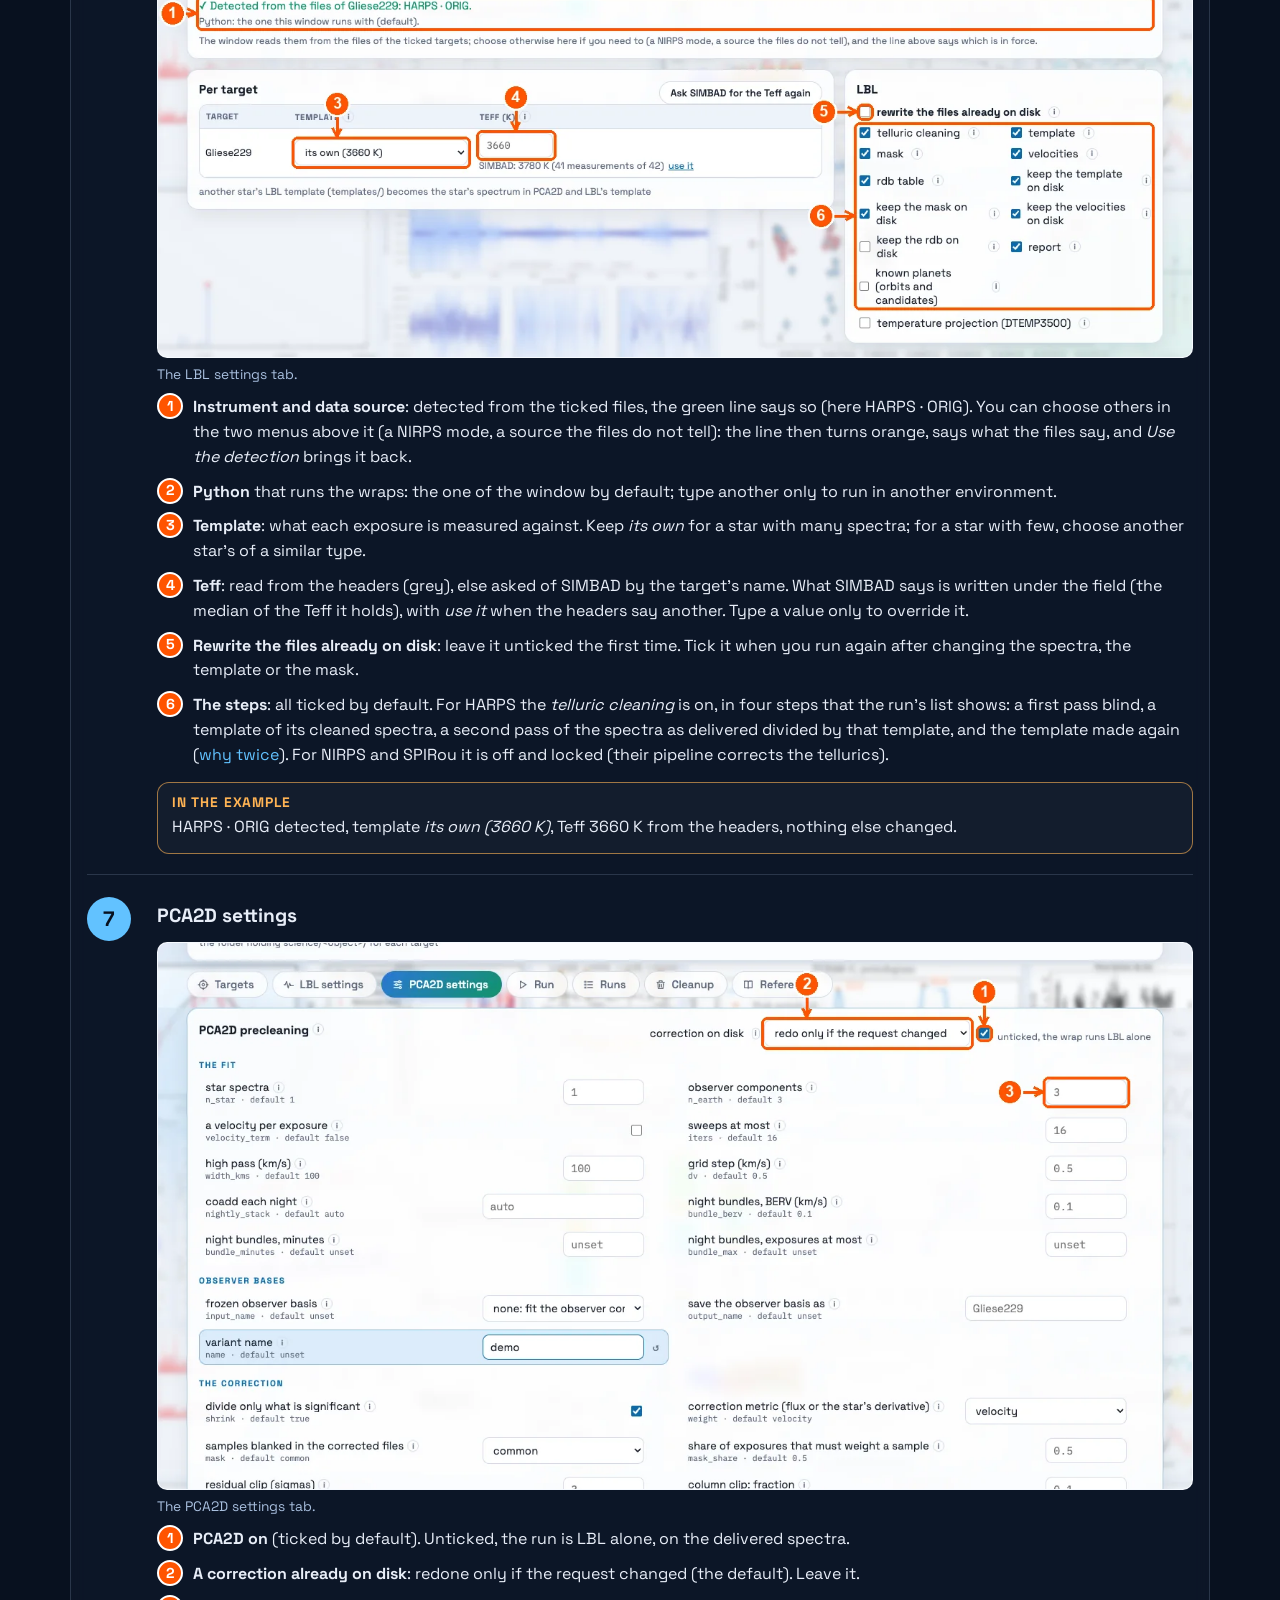
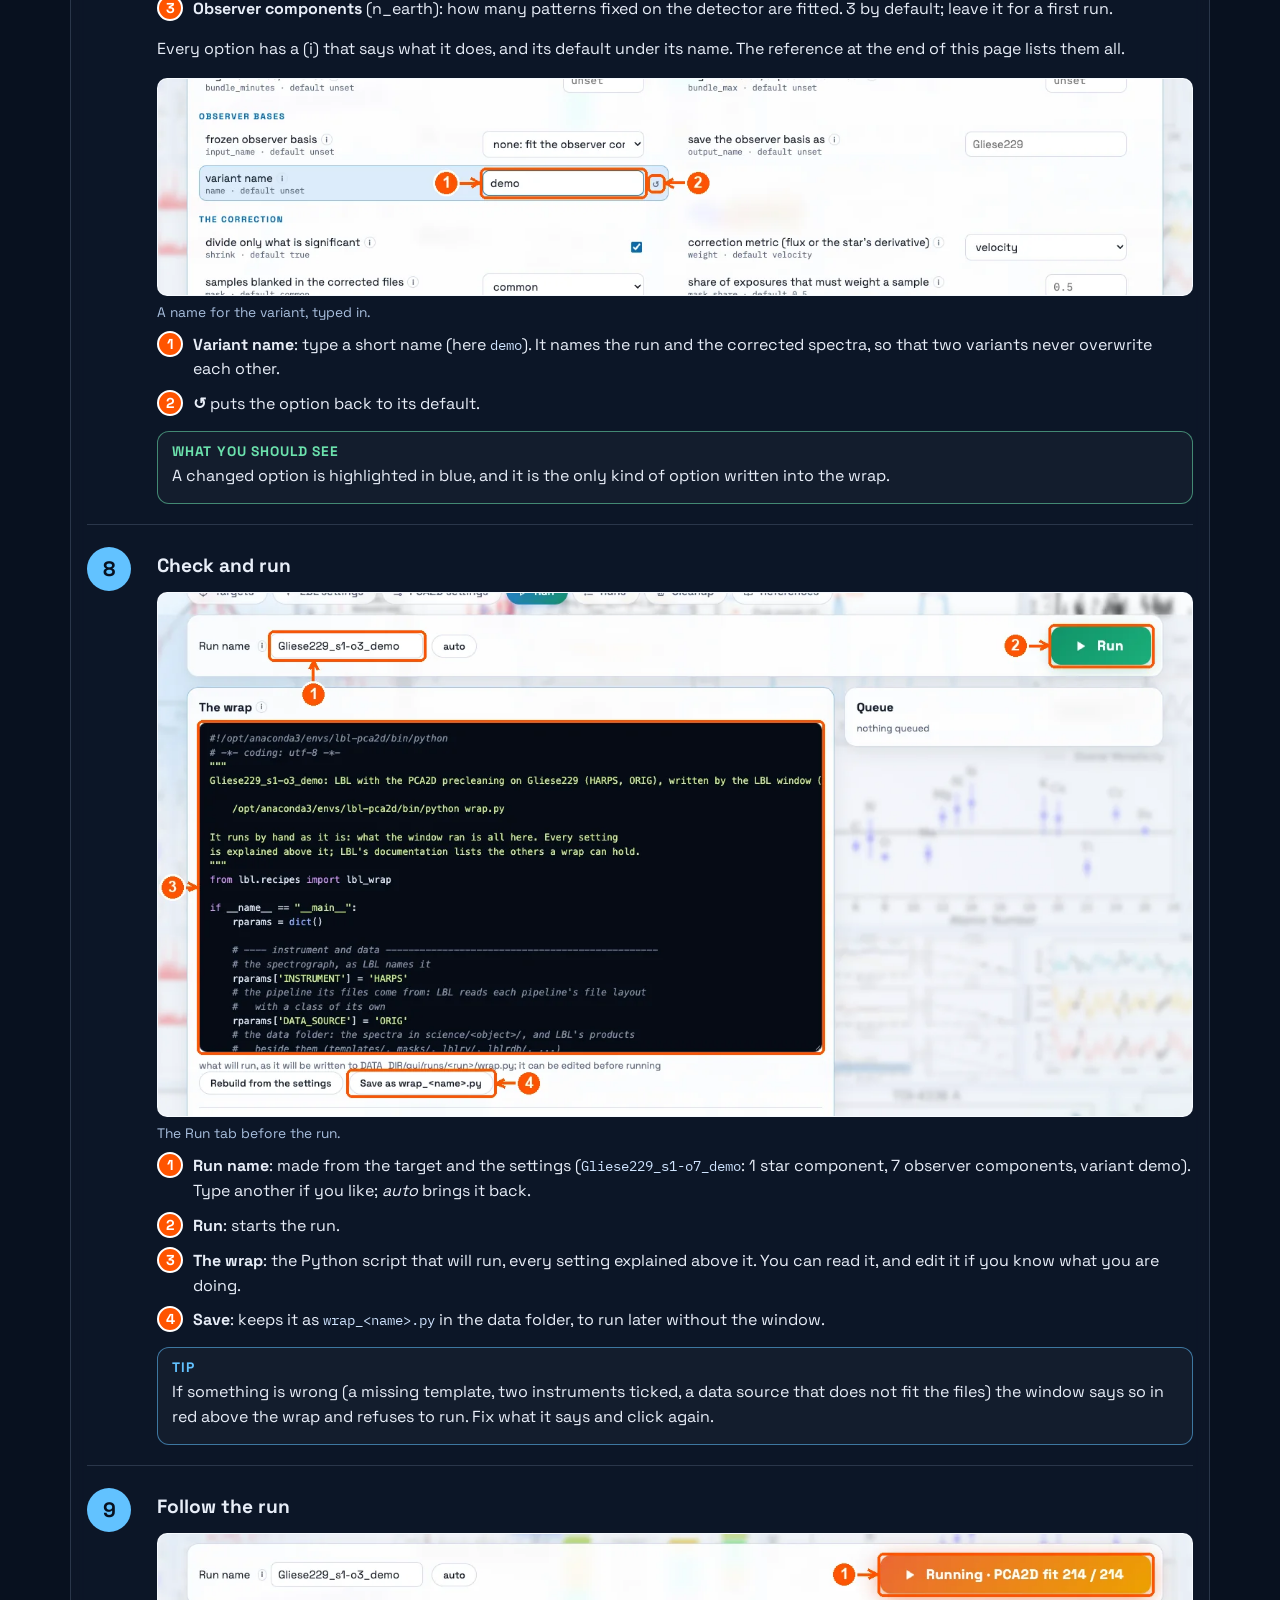
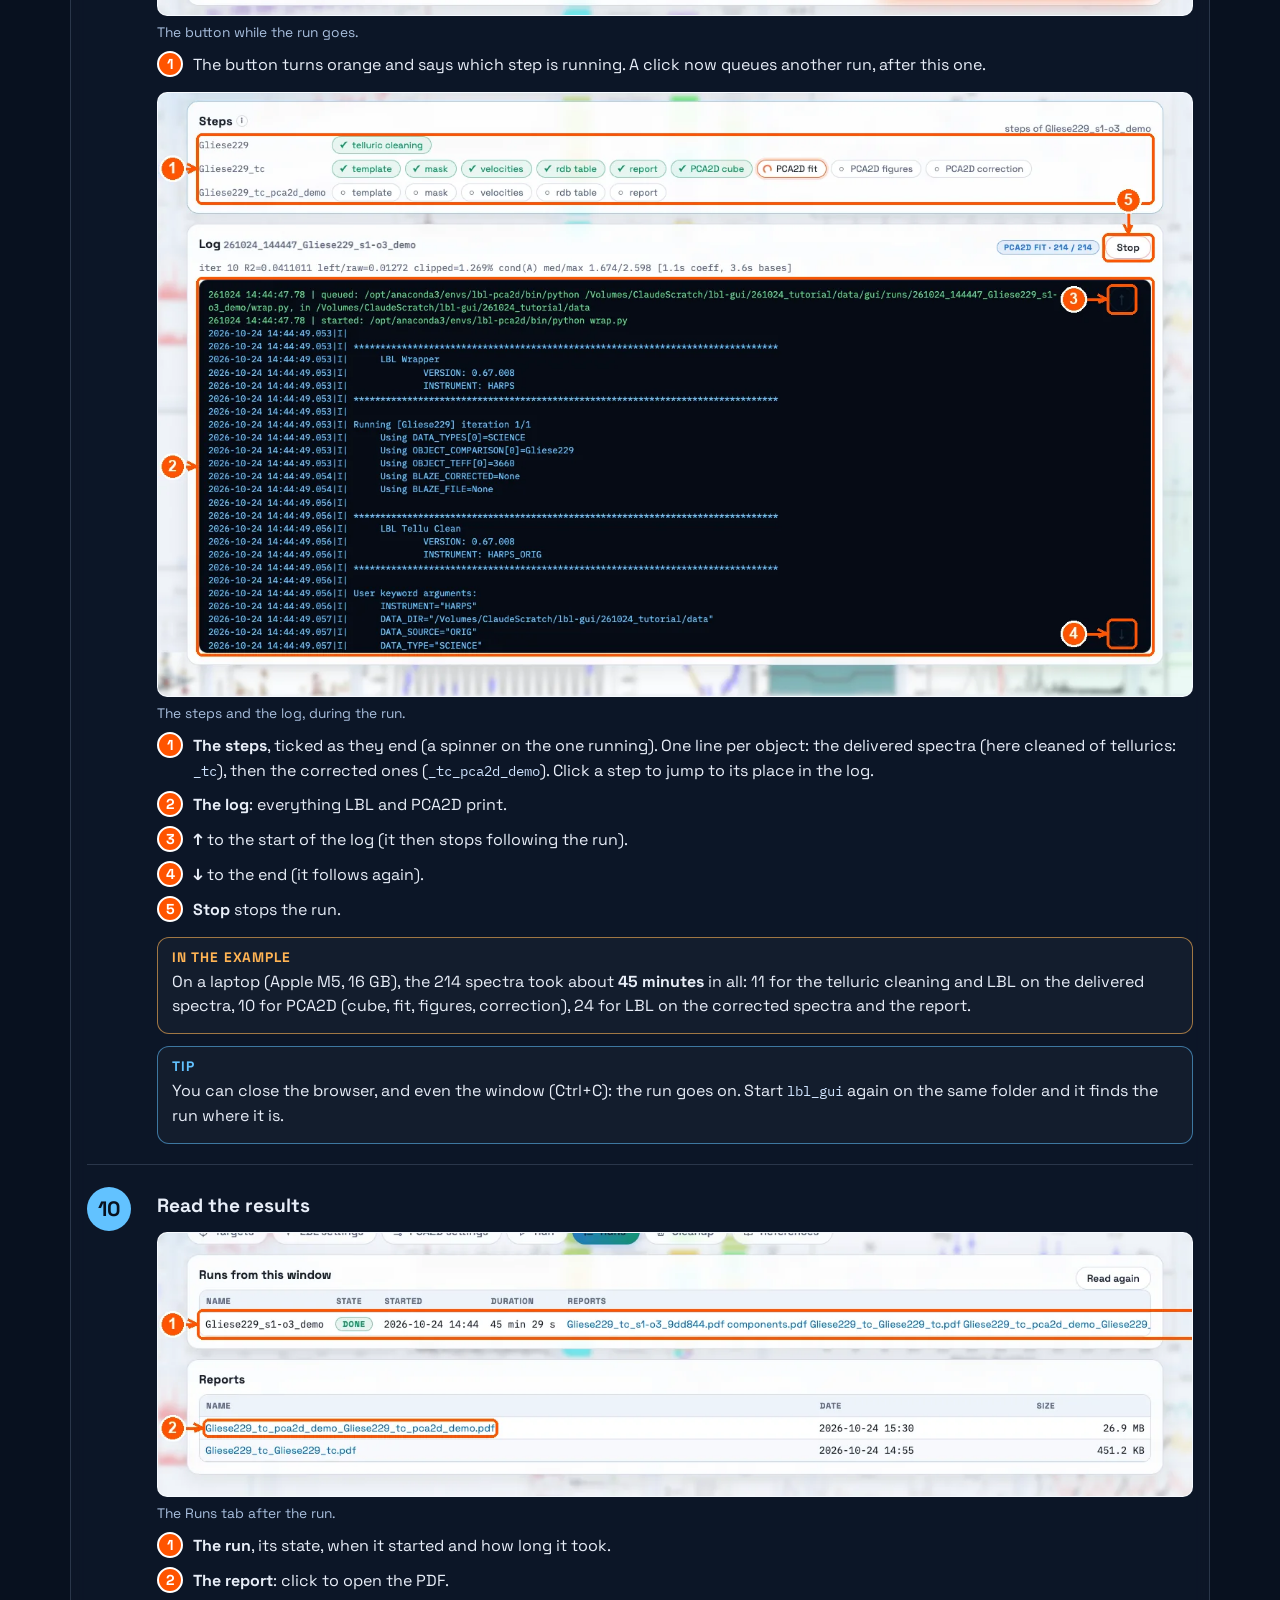
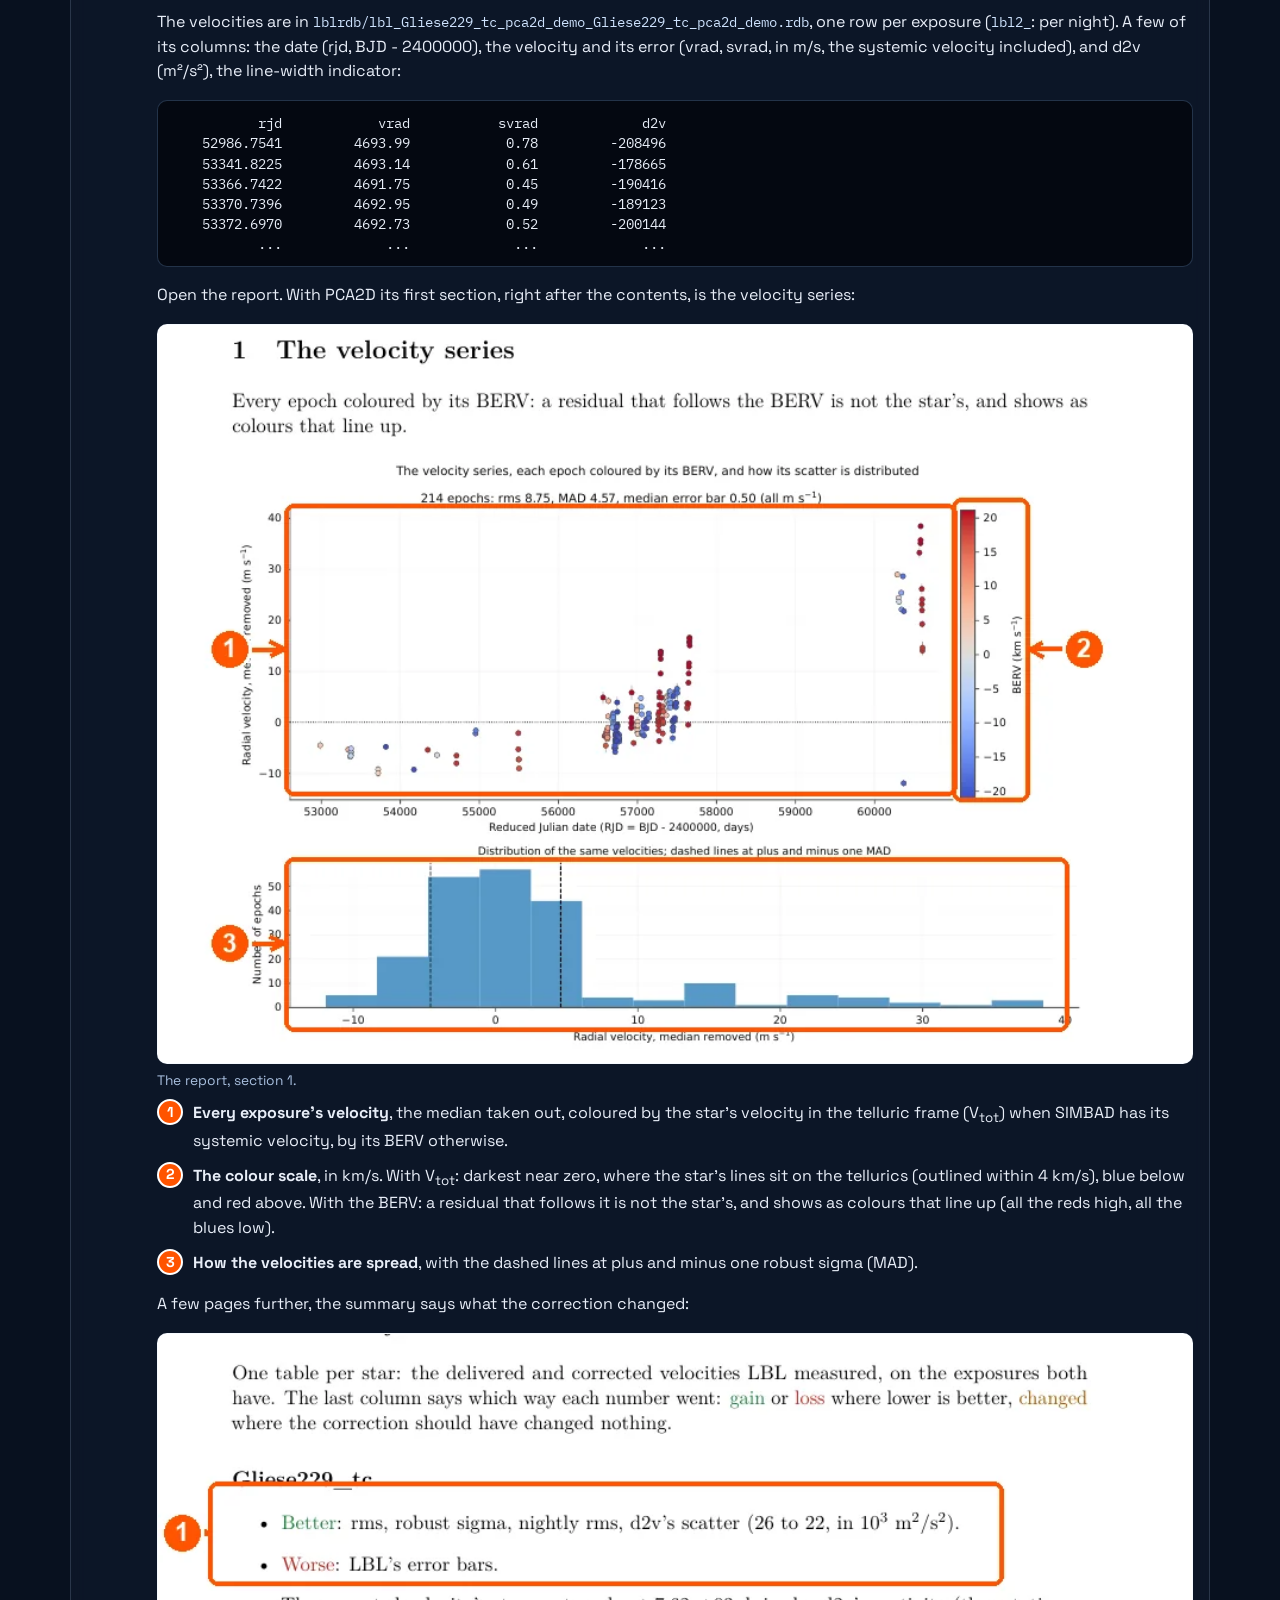
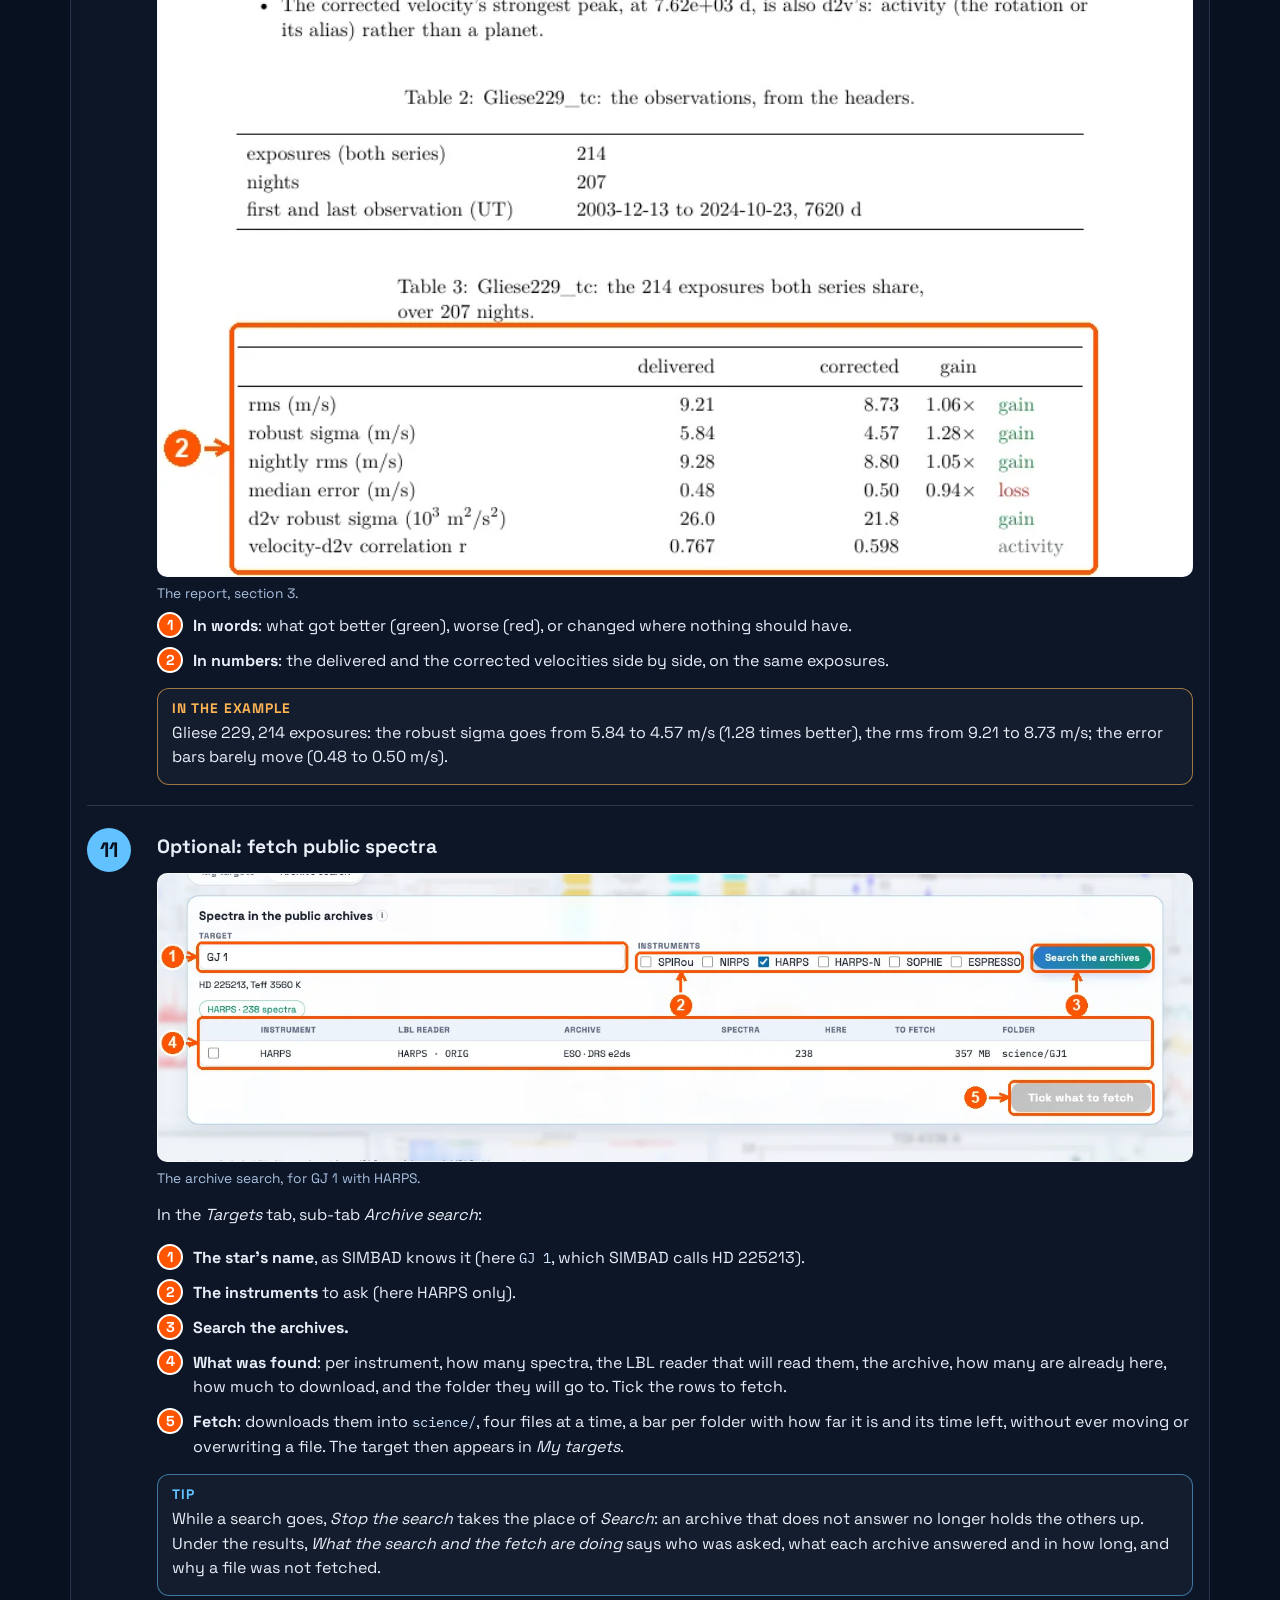
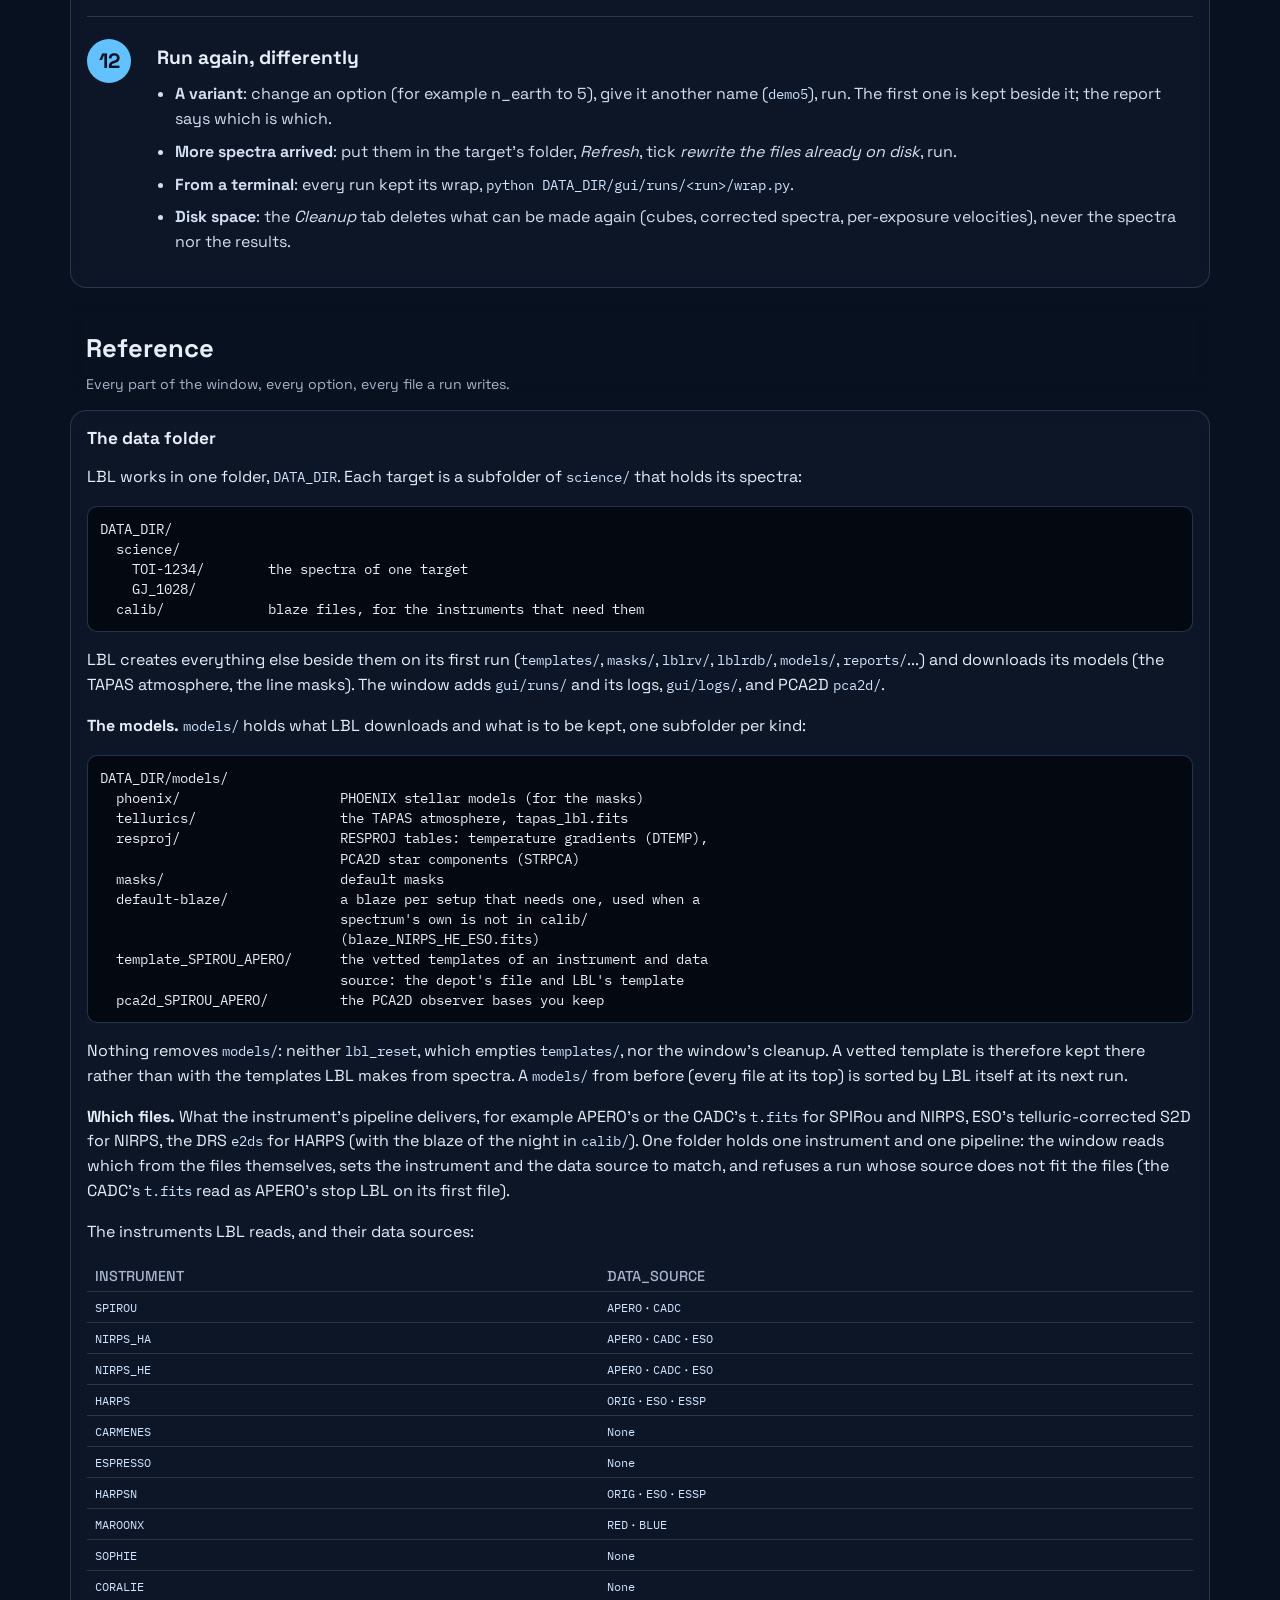
==== commit 532a4649: "lbl-gui guide: one pip install brings the window and LBL; update with --force-reinstall; clones for " ====
--- a/lbl-gui/index.html
+++ b/lbl-gui/index.html
@@ -129,74 +129,66 @@
 environment: the window runs the wraps with its Python.</p>
 <pre class="codeblock">conda create -n lbl-pca2d python=3.12
 conda activate lbl-pca2d</pre>
-<p><strong>2. LBL, branch <code>lbl-pca2d</code>.</strong> Installed in
-editable mode (<code>-e</code>), so that a <code>git pull</code> is all an
-update takes; <code>editable_mode=compat</code> puts the clone itself on
+<p><strong>2. LBL and the window, in one command.</strong> pip installs
+the window (the page, and its search of the public archives: CADC, ESO,
+TNG, OHP, DACE) and, as its dependency, LBL from its branch
+<code>lbl-pca2d</code>, with the versions of the packages LBL pins (about
+700 MB in a new environment). The window's repository is private: your
+GitHub account needs access to it (ask for it), and git asks for your
+GitHub login when pip fetches it (a personal access token, not your
+password).</p>
+<pre class="codeblock">pip install "lbl-pca2d-gui @ git+https://github.com/eartigau/lbl-pca2d-gui.git"
+lbl_gui --help</pre>
+<p><strong>Had an earlier version?</strong> Run the same command in the
+environment you had: it replaces the LBL installed there with the branch's,
+and the older windows (LBL's own <code>lbl_gui</code>, from when the window
+was in <code>lbl/gui</code>, and the first test package's
+<code>lbl-gui</code>) with this one.</p>
+<p><strong>Working on the code?</strong> Install both from clones instead,
+in place:</p>
+<pre class="codeblock">git clone -b lbl-pca2d https://github.com/njcuk9999/lbl.git lbl-pca2d
+git clone https://github.com/eartigau/lbl-pca2d-gui.git
+pip install -e lbl-pca2d --config-settings editable_mode=compat
+pip install --no-deps -e lbl-pca2d-gui</pre>
+<p><code>--no-deps</code>, or pip replaces the clone's LBL with the
+branch's; <code>editable_mode=compat</code> puts the clone itself on
 Python's path, so that no other folder named <code>lbl</code> can hide
-it.</p>
-<pre class="codeblock">git clone -b lbl-pca2d https://github.com/njcuk9999/lbl.git lbl-pca2d
-pip install -e lbl-pca2d --config-settings editable_mode=compat</pre>
-<p>Already have a clone of LBL? Switch it to the branch instead:</p>
-<pre class="codeblock">cd lbl
-git fetch origin
-git checkout lbl-pca2d
-git pull
-pip install -e . --config-settings editable_mode=compat</pre>
-<p>Check that Python finds this copy (the path printed is in your
-clone):</p>
-<pre class="codeblock">python -c "import lbl; print(lbl.__file__)"</pre>
-<p><strong>3. The window</strong>, with its search of the public archives
-(CADC, ESO, TNG, OHP, DACE), in the same environment, after LBL. Its
-repository is private: your GitHub account needs access to it (ask for it),
-and git asks for your GitHub login when it clones.</p>
-<pre class="codeblock">git clone https://github.com/eartigau/lbl-pca2d-gui.git
-pip install --no-deps -e lbl-pca2d-gui
-lbl_gui --help</pre>
-<p><strong>Had an earlier version?</strong> The window was for a while in
-LBL itself (<code>lbl/gui</code>), and before that a first test package with
-a command <code>lbl-gui</code>. Update LBL (step 2: <code>git pull</code>,
-then <code>pip install -e .</code> again, which drops LBL's own
-<code>lbl_gui</code>), then install the window as above: its
-<code>lbl_gui</code> replaces the older ones.</p></div><div lang="fr">
+it.</p></div><div lang="fr">
 <p><strong>1. Un environnement pour LBL.</strong> Tout va dans un seul
 environnement conda : la fenêtre lance les wraps avec son Python.</p>
 <pre class="codeblock">conda create -n lbl-pca2d python=3.12
 conda activate lbl-pca2d</pre>
-<p><strong>2. LBL, branche <code>lbl-pca2d</code>.</strong> Installé en mode
-éditable (<code>-e</code>), pour qu'un <code>git pull</code> suffise à le
-mettre à jour ; <code>editable_mode=compat</code> met le clone lui-même dans
-le chemin de Python, pour qu'aucun autre dossier nommé <code>lbl</code> ne
-puisse le cacher.</p>
+<p><strong>2. LBL et la fenêtre, en une commande.</strong> pip installe la
+fenêtre (la page, et sa recherche dans les archives publiques : CADC, ESO,
+TNG, OHP, DACE) et, comme sa dépendance, LBL depuis sa branche
+<code>lbl-pca2d</code>, avec les versions des paquets que LBL épingle
+(environ 700 Mo dans un environnement neuf). Le dépôt de la fenêtre est
+privé : votre compte GitHub doit y avoir accès (demandez-le), et git vous
+demande votre identifiant GitHub quand pip le récupère (un jeton d'accès
+personnel, pas votre mot de passe).</p>
+<pre class="codeblock">pip install "lbl-pca2d-gui @ git+https://github.com/eartigau/lbl-pca2d-gui.git"
+lbl_gui --help</pre>
+<p><strong>Vous aviez une version antérieure ?</strong> Lancez la même
+commande dans l'environnement que vous aviez : elle y remplace LBL par
+celui de la branche, et les anciennes fenêtres (le <code>lbl_gui</code> de
+LBL lui-même, du temps où la fenêtre était dans <code>lbl/gui</code>, et le
+<code>lbl-gui</code> du premier paquet de test) par celle-ci.</p>
+<p><strong>Vous modifiez le code ?</strong> Installez plutôt les deux depuis
+des clones, en place :</p>
 <pre class="codeblock">git clone -b lbl-pca2d https://github.com/njcuk9999/lbl.git lbl-pca2d
-pip install -e lbl-pca2d --config-settings editable_mode=compat</pre>
-<p>Vous avez déjà un clone de LBL ? Passez-le plutôt sur la branche :</p>
-<pre class="codeblock">cd lbl
-git fetch origin
-git checkout lbl-pca2d
-git pull
-pip install -e . --config-settings editable_mode=compat</pre>
-<p>Vérifiez que Python trouve bien cette copie (le chemin affiché est dans
-votre clone) :</p>
-<pre class="codeblock">python -c "import lbl; print(lbl.__file__)"</pre>
-<p><strong>3. La fenêtre</strong>, avec sa recherche dans les archives
-publiques (CADC, ESO, TNG, OHP, DACE), dans le même environnement, après
-LBL. Son dépôt est privé : votre compte GitHub doit y avoir accès
-(demandez-le), et git vous demande votre identifiant GitHub au clonage.</p>
-<pre class="codeblock">git clone https://github.com/eartigau/lbl-pca2d-gui.git
-pip install --no-deps -e lbl-pca2d-gui
-lbl_gui --help</pre>
-<p><strong>Vous aviez une version antérieure ?</strong> La fenêtre a été un
-temps dans LBL lui-même (<code>lbl/gui</code>), et avant cela un premier
-paquet de test avec une commande <code>lbl-gui</code>. Mettez LBL à jour
-(étape 2 : <code>git pull</code>, puis <code>pip install -e .</code> de
-nouveau, ce qui retire le <code>lbl_gui</code> de LBL), puis installez la
-fenêtre comme ci-dessus : son <code>lbl_gui</code> remplace les anciens.</p></div></section><section class="card span-3" id="tutorial"><h2><span lang="en">Step by step: a first run</span><span lang="fr">Pas à pas : un premier run</span></h2><p class="lead"><span lang="en">The whole of a first run, click by click, on one example: the 214 public HARPS spectra of <strong>Gliese 229</strong> (an M1 dwarf with planets), from the data folder to the report. The orange numbers on each screenshot are explained right under it.</span><span lang="fr">Un premier run en entier, clic par clic, sur un exemple : les 214 spectres HARPS publics de <strong>Gliese 229</strong> (une naine M1 qui a des planètes), du dossier de données jusqu'au rapport. Les numéros orange de chaque capture sont expliqués juste dessous.</span></p><div class="step" id="step-1"><div class="step-num">1</div><div class="step-body"><h3><span lang="en">Prepare the data folder</span><span lang="fr">Préparer le dossier de données</span></h3><div lang="en"><p>Make a folder for LBL, with a <code>science/</code> folder in it, and one folder per target holding its spectra. Here, the HARPS <code>e2ds</code> of three stars, and the blaze files of their nights in <code>calib/</code>:</p></div><div lang="fr"><p>Créez un dossier pour LBL, avec dedans un dossier <code>science/</code>, et un dossier par cible qui contient ses spectres. Ici, les <code>e2ds</code> HARPS de trois étoiles, et les fichiers de blaze de leurs nuits dans <code>calib/</code> :</p></div><pre class="codeblock">lbl-data/
+git clone https://github.com/eartigau/lbl-pca2d-gui.git
+pip install -e lbl-pca2d --config-settings editable_mode=compat
+pip install --no-deps -e lbl-pca2d-gui</pre>
+<p><code>--no-deps</code>, sinon pip remplace le LBL du clone par celui de
+la branche ; <code>editable_mode=compat</code> met le clone lui-même dans le
+chemin de Python, pour qu'aucun autre dossier nommé <code>lbl</code> ne
+puisse le cacher.</p></div></section><section class="card span-3" id="tutorial"><h2><span lang="en">Step by step: a first run</span><span lang="fr">Pas à pas : un premier run</span></h2><p class="lead"><span lang="en">The whole of a first run, click by click, on one example: the 214 public HARPS spectra of <strong>Gliese 229</strong> (an M1 dwarf with planets), from the data folder to the report. The orange numbers on each screenshot are explained right under it.</span><span lang="fr">Un premier run en entier, clic par clic, sur un exemple : les 214 spectres HARPS publics de <strong>Gliese 229</strong> (une naine M1 qui a des planètes), du dossier de données jusqu'au rapport. Les numéros orange de chaque capture sont expliqués juste dessous.</span></p><div class="step" id="step-1"><div class="step-num">1</div><div class="step-body"><h3><span lang="en">Prepare the data folder</span><span lang="fr">Préparer le dossier de données</span></h3><div lang="en"><p>Make a folder for LBL, with a <code>science/</code> folder in it, and one folder per target holding its spectra. Here, the HARPS <code>e2ds</code> of three stars, and the blaze files of their nights in <code>calib/</code>:</p></div><div lang="fr"><p>Créez un dossier pour LBL, avec dedans un dossier <code>science/</code>, et un dossier par cible qui contient ses spectres. Ici, les <code>e2ds</code> HARPS de trois étoiles, et les fichiers de blaze de leurs nuits dans <code>calib/</code> :</p></div><pre class="codeblock">lbl-data/
   science/
     Gliese229/     HARPS.ADP.2014-...e2ds_A.fits   (214 files)
     HD189733/      ...                              (191 files)
     GL699/         ...                              (12 files)
   calib/           HARPS.2003-12-12T...blaze_A.fits</pre><div class="callout tip"><strong><span lang="en">Tip</span><span lang="fr">Conseil</span></strong><div lang="en"><p>No spectra yet? The window can fetch public ones for you: see <a href="#step-11">step 11</a>. Keep one instrument per target folder.</p></div><div lang="fr"><p>Pas encore de spectres ? La fenêtre peut récupérer des spectres publics pour vous : voir <a href="#step-11">l'étape 11</a>. Gardez un seul instrument par dossier de cible.</p></div></div></div></div><div class="step" id="step-2"><div class="step-num">2</div><div class="step-body"><h3><span lang="en">Start the window</span><span lang="fr">Lancer la fenêtre</span></h3><div lang="en"><p>In a terminal, activate the environment and start the window on that folder:</p></div><div lang="fr"><p>Dans un terminal, activez l'environnement et lancez la fenêtre sur ce dossier :</p></div><pre class="codeblock">conda activate lbl-pca2d
-lbl_gui --data-dir ~/lbl-data</pre><div class="callout see"><strong><span lang="en">What you should see</span><span lang="fr">Ce que vous devez voir</span></strong><div lang="en"><p>One line in the terminal, which then waits (leave it open):</p><pre class="codeblock">lbl_gui 0.67.008 at http://127.0.0.1:8765/ (LBL from .../lbl-pca2d/lbl); Ctrl+C to stop</pre><p>and the window opens in your browser. If it does not, open <code>http://127.0.0.1:8765/</code> yourself.</p></div><div lang="fr"><p>Une ligne dans le terminal, qui attend ensuite (laissez-le ouvert) :</p><pre class="codeblock">lbl_gui 0.67.008 at http://127.0.0.1:8765/ (LBL from .../lbl-pca2d/lbl); Ctrl+C to stop</pre><p>et la fenêtre s'ouvre dans votre navigateur. Sinon, ouvrez vous-même <code>http://127.0.0.1:8765/</code>.</p></div></div></div></div><div class="step" id="step-3"><div class="step-num">3</div><div class="step-body"><h3><span lang="en">Read the targets</span><span lang="fr">Lire les cibles</span></h3><figure class="lecture-figure shot"><img lang="en" src="shots/01_start_en.webp" alt="The window as it opens." loading="lazy"><img lang="fr" src="shots/01_start_fr.webp" alt="La fenêtre à l'ouverture." loading="lazy"><figcaption><span lang="en">The window as it opens.</span><span lang="fr">La fenêtre à l'ouverture.</span></figcaption></figure><ol class="marks" lang="en"><li><span class="badge">1</span> <span><strong>Data folder.</strong> The one given with <code>--data-dir</code>; paste another path here to change. It is the folder that <em>holds</em> <code>science/</code>.</span></li><li><span class="badge">2</span> <span><strong>Read the targets</strong>: reads the headers again (only new or changed files).</span></li><li><span class="badge">3</span> <span><strong>The tabs</strong>, left to right, are the order of the work.</span></li><li><span class="badge">4</span> <span><strong>The targets</strong>: one row per folder. A greyed row is still being read; wait until none is.</span></li></ol><ol class="marks" lang="fr"><li><span class="badge">1</span> <span><strong>Dossier de données.</strong> Celui donné avec <code>--data-dir</code> ; collez un autre chemin ici pour en changer. C'est le dossier qui <em>contient</em> <code>science/</code>.</span></li><li><span class="badge">2</span> <span><strong>Lire les cibles</strong> : relit les en-têtes (seuls les fichiers nouveaux ou modifiés).</span></li><li><span class="badge">3</span> <span><strong>Les onglets</strong>, de gauche à droite, suivent l'ordre du travail.</span></li><li><span class="badge">4</span> <span><strong>Les cibles</strong> : une ligne par dossier. Une ligne grisée est en cours de lecture ; attendez qu'il n'y en ait plus.</span></li></ol><div class="callout see"><strong><span lang="en">What you should see</span><span lang="fr">Ce que vous devez voir</span></strong><div lang="en"><p>Under the field: <code>3 targets, 417 spectra</code>.</p></div><div lang="fr"><p>Sous le champ : <code>3 cibles, 417 spectres</code>.</p></div></div></div></div><div class="step" id="step-4"><div class="step-num">4</div><div class="step-body"><h3><span lang="en">Tick the target</span><span lang="fr">Cocher la cible</span></h3><figure class="lecture-figure shot"><img lang="en" src="shots/02_ticked_en.webp" alt="Gliese 229 ticked." loading="lazy"><img lang="fr" src="shots/02_ticked_fr.webp" alt="Gliese 229 cochée." loading="lazy"><figcaption><span lang="en">Gliese 229 ticked.</span><span lang="fr">Gliese 229 cochée.</span></figcaption></figure><ol class="marks" lang="en"><li><span class="badge">1</span> <span><strong>Tick</strong> the target to run. Several targets of one instrument can be ticked (a joint fit); two instruments cannot. The instrument and the data source are read from its files (you will check them in the next tab).</span></li><li><span class="badge">2</span> <span><strong>The banner</strong> now describes the ticked targets only: their spectra and dates, their nights and median SNR, the range of their BERV.</span></li></ol><ol class="marks" lang="fr"><li><span class="badge">1</span> <span><strong>Cochez</strong> la cible à traiter. On peut cocher plusieurs cibles d'un même instrument (un fit joint), pas deux instruments. L'instrument et la source de données sont lus dans ses fichiers (vous les vérifierez à l'onglet suivant).</span></li><li><span class="badge">2</span> <span><strong>Le bandeau</strong> décrit maintenant les cibles cochées seulement : leurs spectres et leurs dates, leurs nuits et leur SNR médian, l'étendue de leur BERV.</span></li></ol><div class="callout example"><strong><span lang="en">In the example</span><span lang="fr">Dans l'exemple</span></strong><div lang="en"><p>1 target, 214 spectra from 2003-12-13 &rarr; 2024-10-23, 207 nights, median SNR 157, BERV from -21.3 &rarr; 21.2 km/s: 42.4 km/s of coverage.</p></div><div lang="fr"><p>1 cible, 214 spectres du 2003-12-13 &rarr; 2024-10-23, 207 nuits, SNR médian 157, BERV de -21.3 &rarr; 21.2 km/s : 42.4 km/s de couverture.</p></div></div><div class="callout why"><strong><span lang="en">Why</span><span lang="fr">Pourquoi</span></strong><div lang="en"><p>PCA2D tells the star from the atmosphere because the star moves on the detector with the BERV while the atmosphere stays: the wider the BERV range, the better they separate.</p></div><div lang="fr"><p>PCA2D distingue l'étoile de l'atmosphère parce que l'étoile bouge sur le détecteur avec le BERV alors que l'atmosphère reste fixe : plus l'étendue du BERV est grande, mieux elles se séparent.</p></div></div></div></div><div class="step" id="step-5"><div class="step-num">5</div><div class="step-body"><h3><span lang="en">Look at the plots</span><span lang="fr">Regarder les graphiques</span></h3><figure class="lecture-figure shot narrow"><img lang="en" src="shots/03_plots_en.webp" alt="The plots beside the table, for the ticked target." loading="lazy"><img lang="fr" src="shots/03_plots_fr.webp" alt="Les graphiques à côté de la table, pour la cible cochée." loading="lazy"><figcaption><span lang="en">The plots beside the table, for the ticked target.</span><span lang="fr">Les graphiques à côté de la table, pour la cible cochée.</span></figcaption></figure><ol class="marks" lang="en"><li><span class="badge">1</span> <span><strong>BERV coverage</strong>: how many spectra per 3 km/s of BERV.</span></li><li><span class="badge">2</span> <span><strong>The star's velocity in the observer's frame</strong> (v_tot = v_sys - BERV): where its lines fall against the telluric lines.</span></li><li><span class="badge">3</span> <span><strong>SNR against BERV</strong>: one dot per spectrum.</span></li><li><span class="badge">4</span> <span><strong>Date bounds</strong> (RJD): restrict the PCA2D fit to a stretch of time. Leave them empty in the example.</span></li></ol><ol class="marks" lang="fr"><li><span class="badge">1</span> <span><strong>Couverture en BERV</strong> : combien de spectres par tranche de 3 km/s de BERV.</span></li><li><span class="badge">2</span> <span><strong>Vitesse de l'étoile dans le référentiel de l'observateur</strong> (v_tot = v_sys - BERV) : là où ses raies tombent par rapport aux raies telluriques.</span></li><li><span class="badge">3</span> <span><strong>SNR en fonction du BERV</strong> : un point par spectre.</span></li><li><span class="badge">4</span> <span><strong>Bornes de dates</strong> (RJD) : limitent le fit PCA2D à une période. Laissez-les vides dans l'exemple.</span></li></ol></div></div><div class="step" id="step-6"><div class="step-num">6</div><div class="step-body"><h3><span lang="en">LBL settings</span><span lang="fr">Réglages LBL</span></h3><figure class="lecture-figure shot"><img lang="en" src="shots/04_lbl_en.webp" alt="The LBL settings tab." loading="lazy"><img lang="fr" src="shots/04_lbl_fr.webp" alt="L'onglet Réglages LBL." loading="lazy"><figcaption><span lang="en">The LBL settings tab.</span><span lang="fr">L'onglet Réglages LBL.</span></figcaption></figure><ol class="marks" lang="en"><li><span class="badge">1</span> <span><strong>Instrument and data source</strong>: detected from the ticked files, the green line says so (here HARPS · ORIG). You can choose others in the two menus above it (a NIRPS mode, a source the files do not tell): the line then turns orange, says what the files say, and <em>Use the detection</em> brings it back.</span></li><li><span class="badge">2</span> <span><strong>Python</strong> that runs the wraps: the one of the window by default; type another only to run in another environment.</span></li><li><span class="badge">3</span> <span><strong>Template</strong>: what each exposure is measured against. Keep <em>its own</em> for a star with many spectra; for a star with few, choose another star's of a similar type.</span></li><li><span class="badge">4</span> <span><strong>Teff</strong>: read from the headers (grey), else asked of SIMBAD by the target's name. What SIMBAD says is written under the field (the median of the Teff it holds), with <em>use it</em> when the headers say another. Type a value only to override it.</span></li><li><span class="badge">5</span> <span><strong>Rewrite the files already on disk</strong>: leave it unticked the first time. Tick it when you run again after changing the spectra, the template or the mask.</span></li><li><span class="badge">6</span> <span><strong>The steps</strong>: all ticked by default. For HARPS the <em>telluric cleaning</em> is on, in four steps that the run's list shows: a first pass blind, a template of its cleaned spectra, a second pass of the spectra as delivered divided by that template, and the template made again (<a href="#tellurics">why twice</a>). For NIRPS and SPIRou it is off and locked (their pipeline corrects the tellurics).</span></li></ol><ol class="marks" lang="fr"><li><span class="badge">1</span> <span><strong>Instrument et source de données</strong> : détectés d'après les fichiers cochés, la ligne verte le dit (ici HARPS · ORIG). Vous pouvez en choisir d'autres dans les deux menus au-dessus (un mode de NIRPS, une source que les fichiers ne disent pas) : la ligne devient orange, dit ce que disent les fichiers, et <em>Revenir à la détection</em> la remet.</span></li><li><span class="badge">2</span> <span><strong>Python</strong> qui lance les wraps : celui de la fenêtre par défaut ; n'en tapez un autre que pour tourner dans un autre environnement.</span></li><li><span class="badge">3</span> <span><strong>Template</strong> : ce contre quoi chaque pose est mesurée. Gardez <em>le sien</em> pour une étoile qui a beaucoup de spectres ; pour une étoile qui en a peu, choisissez celui d'une autre étoile de type voisin.</span></li><li><span class="badge">4</span> <span><strong>Teff</strong> : lue dans les en-têtes (en gris), sinon demandée à SIMBAD par le nom de la cible. Ce que dit SIMBAD est écrit sous le champ (la médiane des Teff qu'il a), avec <em>la prendre</em> quand les en-têtes en disent une autre. Tapez une valeur seulement pour la remplacer.</span></li><li><span class="badge">5</span> <span><strong>Réécrire les fichiers déjà sur le disque</strong> : laissez-la décochée la première fois. Cochez-la quand vous relancez après avoir changé les spectres, le template ou le masque.</span></li><li><span class="badge">6</span> <span><strong>Les étapes</strong> : toutes cochées par défaut. Pour HARPS, le <em>nettoyage tellurique</em> est actif, en quatre étapes que montre la liste du run : un premier passage à l'aveugle, un template de ses spectres nettoyés, un second passage des spectres livrés divisés par ce template, et le template refait (<a href="#tellurics">pourquoi deux fois</a>). Pour NIRPS et SPIRou il est désactivé et bloqué (leur pipeline corrige déjà les telluriques).</span></li></ol><div class="callout example"><strong><span lang="en">In the example</span><span lang="fr">Dans l'exemple</span></strong><div lang="en"><p>HARPS · ORIG detected, template <em>its own (3660 K)</em>, Teff 3660 K from the headers, nothing else changed.</p></div><div lang="fr"><p>HARPS · ORIG détectés, template <em>le sien (3660 K)</em>, Teff 3660 K lue dans les en-têtes, rien d'autre de changé.</p></div></div></div></div><div class="step" id="step-7"><div class="step-num">7</div><div class="step-body"><h3><span lang="en">PCA2D settings</span><span lang="fr">Réglages PCA2D</span></h3><figure class="lecture-figure shot"><img lang="en" src="shots/05_pca2d_en.webp" alt="The PCA2D settings tab." loading="lazy"><img lang="fr" src="shots/05_pca2d_fr.webp" alt="L'onglet Réglages PCA2D." loading="lazy"><figcaption><span lang="en">The PCA2D settings tab.</span><span lang="fr">L'onglet Réglages PCA2D.</span></figcaption></figure><ol class="marks" lang="en"><li><span class="badge">1</span> <span><strong>PCA2D on</strong> (ticked by default). Unticked, the run is LBL alone, on the delivered spectra.</span></li><li><span class="badge">2</span> <span><strong>A correction already on disk</strong>: redone only if the request changed (the default). Leave it.</span></li><li><span class="badge">3</span> <span><strong>Observer components</strong> (n_earth): how many patterns fixed on the detector are fitted. 3 by default; leave it for a first run.</span></li></ol><ol class="marks" lang="fr"><li><span class="badge">1</span> <span><strong>PCA2D actif</strong> (coché par défaut). Décoché, le run est LBL seul, sur les spectres livrés.</span></li><li><span class="badge">2</span> <span><strong>Une correction déjà sur le disque</strong> : refaite seulement si la demande a changé (le défaut). Laissez-le.</span></li><li><span class="badge">3</span> <span><strong>Composantes de l'observateur</strong> (n_earth) : combien de motifs fixes sur le détecteur sont ajustés. 3 par défaut ; gardez-le pour un premier run.</span></li></ol><div lang="en"><p>Every option has a (i) that says what it does, and its default under its name. The reference at the end of this page lists them all.</p></div><div lang="fr"><p>Chaque option a un (i) qui dit ce qu'elle fait, et son défaut sous son nom. La référence à la fin de cette page les décrit toutes.</p></div><figure class="lecture-figure shot"><img lang="en" src="shots/06_pca2d_name_en.webp" alt="A name for the variant, typed in." loading="lazy"><img lang="fr" src="shots/06_pca2d_name_fr.webp" alt="Un nom de variante, tapé." loading="lazy"><figcaption><span lang="en">A name for the variant, typed in.</span><span lang="fr">Un nom de variante, tapé.</span></figcaption></figure><ol class="marks" lang="en"><li><span class="badge">1</span> <span><strong>Variant name</strong>: type a short name (here <code>demo</code>). It names the run and the corrected spectra, so that two variants never overwrite each other.</span></li><li><span class="badge">2</span> <span><strong>&#8634;</strong> puts the option back to its default.</span></li></ol><ol class="marks" lang="fr"><li><span class="badge">1</span> <span><strong>Nom de la variante</strong> : tapez un nom court (ici <code>demo</code>). Il nomme le run et les spectres corrigés, pour que deux variantes ne s'écrasent jamais.</span></li><li><span class="badge">2</span> <span><strong>&#8634;</strong> remet l'option à son défaut.</span></li></ol><div class="callout see"><strong><span lang="en">What you should see</span><span lang="fr">Ce que vous devez voir</span></strong><div lang="en"><p>A changed option is highlighted in blue, and it is the only kind of option written into the wrap.</p></div><div lang="fr"><p>Une option changée est surlignée en bleu, et seules les options changées sont écrites dans le wrap.</p></div></div></div></div><div class="step" id="step-8"><div class="step-num">8</div><div class="step-body"><h3><span lang="en">Check and run</span><span lang="fr">Vérifier et lancer</span></h3><figure class="lecture-figure shot"><img lang="en" src="shots/07_run_en.webp" alt="The Run tab before the run." loading="lazy"><img lang="fr" src="shots/07_run_fr.webp" alt="L'onglet Lancer avant le run." loading="lazy"><figcaption><span lang="en">The Run tab before the run.</span><span lang="fr">L'onglet Lancer avant le run.</span></figcaption></figure><ol class="marks" lang="en"><li><span class="badge">1</span> <span><strong>Run name</strong>: made from the target and the settings (<code>Gliese229_s1-o7_demo</code>: 1 star component, 7 observer components, variant demo). Type another if you like; <em>auto</em> brings it back.</span></li><li><span class="badge">2</span> <span><strong>Run</strong>: starts the run.</span></li><li><span class="badge">3</span> <span><strong>The wrap</strong>: the Python script that will run, every setting explained above it. You can read it, and edit it if you know what you are doing.</span></li><li><span class="badge">4</span> <span><strong>Save</strong>: keeps it as <code>wrap_&lt;name&gt;.py</code> in the data folder, to run later without the window.</span></li></ol><ol class="marks" lang="fr"><li><span class="badge">1</span> <span><strong>Nom du run</strong> : fait de la cible et des réglages (<code>Gliese229_s1-o7_demo</code> : 1 composante de l'étoile, 7 de l'observateur, variante demo). Tapez-en un autre si vous voulez ; <em>auto</em> le remet.</span></li><li><span class="badge">2</span> <span><strong>Lancer</strong> : démarre le run.</span></li><li><span class="badge">3</span> <span><strong>Le wrap</strong> : le script Python qui va tourner, chaque réglage expliqué au-dessus. Vous pouvez le lire, et le modifier si vous savez ce que vous faites.</span></li><li><span class="badge">4</span> <span><strong>Enregistrer</strong> : le garde en <code>wrap_&lt;nom&gt;.py</code> dans le dossier de données, pour le relancer plus tard sans la fenêtre.</span></li></ol><div class="callout tip"><strong><span lang="en">Tip</span><span lang="fr">Conseil</span></strong><div lang="en"><p>If something is wrong (a missing template, two instruments ticked, a data source that does not fit the files) the window says so in red above the wrap and refuses to run. Fix what it says and click again.</p></div><div lang="fr"><p>Si quelque chose ne va pas (un template manquant, deux instruments cochés, une source de données qui ne correspond pas aux fichiers), la fenêtre le dit en rouge au-dessus du wrap et refuse de lancer. Corrigez ce qu'elle dit et recliquez.</p></div></div></div></div><div class="step" id="step-9"><div class="step-num">9</div><div class="step-body"><h3><span lang="en">Follow the run</span><span lang="fr">Suivre le run</span></h3><figure class="lecture-figure shot"><img lang="en" src="shots/08b_button_en.webp" alt="The button while the run goes." loading="lazy"><img lang="fr" src="shots/08b_button_fr.webp" alt="Le bouton pendant le run." loading="lazy"><figcaption><span lang="en">The button while the run goes.</span><span lang="fr">Le bouton pendant le run.</span></figcaption></figure><ol class="marks" lang="en"><li><span class="badge">1</span> <span>The button turns orange and says which step is running. A click now queues another run, after this one.</span></li></ol><ol class="marks" lang="fr"><li><span class="badge">1</span> <span>Le bouton devient orange et dit quelle étape tourne. Un clic maintenant met un autre run en file, après celui-ci.</span></li></ol><figure class="lecture-figure shot"><img lang="en" src="shots/08_running_en.webp" alt="The steps and the log, during the run." loading="lazy"><img lang="fr" src="shots/08_running_fr.webp" alt="Les étapes et le journal, pendant le run." loading="lazy"><figcaption><span lang="en">The steps and the log, during the run.</span><span lang="fr">Les étapes et le journal, pendant le run.</span></figcaption></figure><ol class="marks" lang="en"><li><span class="badge">1</span> <span><strong>The steps</strong>, ticked as they end (a spinner on the one running). One line per object: the delivered spectra (here cleaned of tellurics: <code>_tc</code>), then the corrected ones (<code>_tc_pca2d_demo</code>). Click a step to jump to its place in the log.</span></li><li><span class="badge">2</span> <span><strong>The log</strong>: everything LBL and PCA2D print.</span></li><li><span class="badge">3</span> <span><strong>&uarr;</strong> to the start of the log (it then stops following the run).</span></li><li><span class="badge">4</span> <span><strong>&darr;</strong> to the end (it follows again).</span></li><li><span class="badge">5</span> <span><strong>Stop</strong> stops the run.</span></li></ol><ol class="marks" lang="fr"><li><span class="badge">1</span> <span><strong>Les étapes</strong>, cochées à mesure qu'elles finissent (une roue sur celle qui tourne). Une ligne par objet : les spectres livrés (ici nettoyés des telluriques : <code>_tc</code>), puis les corrigés (<code>_tc_pca2d_demo</code>). Cliquez sur une étape pour aller à sa place dans le journal.</span></li><li><span class="badge">2</span> <span><strong>Le journal</strong> : tout ce qu'impriment LBL et PCA2D.</span></li><li><span class="badge">3</span> <span><strong>&uarr;</strong> vers le début du journal (il cesse alors de suivre le run).</span></li><li><span class="badge">4</span> <span><strong>&darr;</strong> vers la fin (il le suit de nouveau).</span></li><li><span class="badge">5</span> <span><strong>Arrêter</strong> arrête le run.</span></li></ol><div class="callout example"><strong><span lang="en">In the example</span><span lang="fr">Dans l'exemple</span></strong><div lang="en"><p>On a laptop (Apple M5, 16 GB), the 214 spectra took about <strong>45 minutes</strong> in all: 11 for the telluric cleaning and LBL on the delivered spectra, 10 for PCA2D (cube, fit, figures, correction), 24 for LBL on the corrected spectra and the report.</p></div><div lang="fr"><p>Sur un portable (Apple M5, 16 Go), les 214 spectres ont pris environ <strong>45 minutes</strong> en tout : 11 pour le nettoyage tellurique et LBL sur les spectres livrés, 10 pour PCA2D (cube, fit, figures, correction), 24 pour LBL sur les spectres corrigés et le rapport.</p></div></div><div class="callout tip"><strong><span lang="en">Tip</span><span lang="fr">Conseil</span></strong><div lang="en"><p>You can close the browser, and even the window (Ctrl+C): the run goes on. Start <code>lbl_gui</code> again on the same folder and it finds the run where it is.</p></div><div lang="fr"><p>Vous pouvez fermer le navigateur, et même la fenêtre (Ctrl+C) : le run continue. Relancez <code>lbl_gui</code> sur le même dossier et elle retrouve le run où il en est.</p></div></div></div></div><div class="step" id="step-10"><div class="step-num">10</div><div class="step-body"><h3><span lang="en">Read the results</span><span lang="fr">Lire les résultats</span></h3><figure class="lecture-figure shot"><img lang="en" src="shots/10_runs_en.webp" alt="The Runs tab after the run." loading="lazy"><img lang="fr" src="shots/10_runs_fr.webp" alt="L'onglet Runs après le run." loading="lazy"><figcaption><span lang="en">The Runs tab after the run.</span><span lang="fr">L'onglet Runs après le run.</span></figcaption></figure><ol class="marks" lang="en"><li><span class="badge">1</span> <span><strong>The run</strong>, its state, when it started and how long it took.</span></li><li><span class="badge">2</span> <span><strong>The report</strong>: click to open the PDF.</span></li></ol><ol class="marks" lang="fr"><li><span class="badge">1</span> <span><strong>Le run</strong>, son état, son début et sa durée.</span></li><li><span class="badge">2</span> <span><strong>Le rapport</strong> : cliquez pour ouvrir le PDF.</span></li></ol><div lang="en"><p>The velocities are in <code>lblrdb/lbl_Gliese229_tc_pca2d_demo_Gliese229_tc_pca2d_demo.rdb</code>, one row per exposure (<code>lbl2_</code>: per night). A few of its columns: the date (rjd, BJD - 2400000), the velocity and its error (vrad, svrad, in m/s, the systemic velocity included), and d2v (m&sup2;/s&sup2;), the line-width indicator:</p><pre class="codeblock">           rjd            vrad           svrad             d2v
+lbl_gui --data-dir ~/lbl-data</pre><div class="callout see"><strong><span lang="en">What you should see</span><span lang="fr">Ce que vous devez voir</span></strong><div lang="en"><p>One line in the terminal, which then waits (leave it open):</p><pre class="codeblock">lbl_gui 1.0.0 at http://127.0.0.1:8765/ (LBL from .../site-packages/lbl); Ctrl+C to stop</pre><p>and the window opens in your browser. If it does not, open <code>http://127.0.0.1:8765/</code> yourself.</p></div><div lang="fr"><p>Une ligne dans le terminal, qui attend ensuite (laissez-le ouvert) :</p><pre class="codeblock">lbl_gui 1.0.0 at http://127.0.0.1:8765/ (LBL from .../site-packages/lbl); Ctrl+C to stop</pre><p>et la fenêtre s'ouvre dans votre navigateur. Sinon, ouvrez vous-même <code>http://127.0.0.1:8765/</code>.</p></div></div></div></div><div class="step" id="step-3"><div class="step-num">3</div><div class="step-body"><h3><span lang="en">Read the targets</span><span lang="fr">Lire les cibles</span></h3><figure class="lecture-figure shot"><img lang="en" src="shots/01_start_en.webp" alt="The window as it opens." loading="lazy"><img lang="fr" src="shots/01_start_fr.webp" alt="La fenêtre à l'ouverture." loading="lazy"><figcaption><span lang="en">The window as it opens.</span><span lang="fr">La fenêtre à l'ouverture.</span></figcaption></figure><ol class="marks" lang="en"><li><span class="badge">1</span> <span><strong>Data folder.</strong> The one given with <code>--data-dir</code>; paste another path here to change. It is the folder that <em>holds</em> <code>science/</code>.</span></li><li><span class="badge">2</span> <span><strong>Read the targets</strong>: reads the headers again (only new or changed files).</span></li><li><span class="badge">3</span> <span><strong>The tabs</strong>, left to right, are the order of the work.</span></li><li><span class="badge">4</span> <span><strong>The targets</strong>: one row per folder. A greyed row is still being read; wait until none is.</span></li></ol><ol class="marks" lang="fr"><li><span class="badge">1</span> <span><strong>Dossier de données.</strong> Celui donné avec <code>--data-dir</code> ; collez un autre chemin ici pour en changer. C'est le dossier qui <em>contient</em> <code>science/</code>.</span></li><li><span class="badge">2</span> <span><strong>Lire les cibles</strong> : relit les en-têtes (seuls les fichiers nouveaux ou modifiés).</span></li><li><span class="badge">3</span> <span><strong>Les onglets</strong>, de gauche à droite, suivent l'ordre du travail.</span></li><li><span class="badge">4</span> <span><strong>Les cibles</strong> : une ligne par dossier. Une ligne grisée est en cours de lecture ; attendez qu'il n'y en ait plus.</span></li></ol><div class="callout see"><strong><span lang="en">What you should see</span><span lang="fr">Ce que vous devez voir</span></strong><div lang="en"><p>Under the field: <code>3 targets, 417 spectra</code>.</p></div><div lang="fr"><p>Sous le champ : <code>3 cibles, 417 spectres</code>.</p></div></div></div></div><div class="step" id="step-4"><div class="step-num">4</div><div class="step-body"><h3><span lang="en">Tick the target</span><span lang="fr">Cocher la cible</span></h3><figure class="lecture-figure shot"><img lang="en" src="shots/02_ticked_en.webp" alt="Gliese 229 ticked." loading="lazy"><img lang="fr" src="shots/02_ticked_fr.webp" alt="Gliese 229 cochée." loading="lazy"><figcaption><span lang="en">Gliese 229 ticked.</span><span lang="fr">Gliese 229 cochée.</span></figcaption></figure><ol class="marks" lang="en"><li><span class="badge">1</span> <span><strong>Tick</strong> the target to run. Several targets of one instrument can be ticked (a joint fit); two instruments cannot. The instrument and the data source are read from its files (you will check them in the next tab).</span></li><li><span class="badge">2</span> <span><strong>The banner</strong> now describes the ticked targets only: their spectra and dates, their nights and median SNR, the range of their BERV.</span></li></ol><ol class="marks" lang="fr"><li><span class="badge">1</span> <span><strong>Cochez</strong> la cible à traiter. On peut cocher plusieurs cibles d'un même instrument (un fit joint), pas deux instruments. L'instrument et la source de données sont lus dans ses fichiers (vous les vérifierez à l'onglet suivant).</span></li><li><span class="badge">2</span> <span><strong>Le bandeau</strong> décrit maintenant les cibles cochées seulement : leurs spectres et leurs dates, leurs nuits et leur SNR médian, l'étendue de leur BERV.</span></li></ol><div class="callout example"><strong><span lang="en">In the example</span><span lang="fr">Dans l'exemple</span></strong><div lang="en"><p>1 target, 214 spectra from 2003-12-13 &rarr; 2024-10-23, 207 nights, median SNR 157, BERV from -21.3 &rarr; 21.2 km/s: 42.4 km/s of coverage.</p></div><div lang="fr"><p>1 cible, 214 spectres du 2003-12-13 &rarr; 2024-10-23, 207 nuits, SNR médian 157, BERV de -21.3 &rarr; 21.2 km/s : 42.4 km/s de couverture.</p></div></div><div class="callout why"><strong><span lang="en">Why</span><span lang="fr">Pourquoi</span></strong><div lang="en"><p>PCA2D tells the star from the atmosphere because the star moves on the detector with the BERV while the atmosphere stays: the wider the BERV range, the better they separate.</p></div><div lang="fr"><p>PCA2D distingue l'étoile de l'atmosphère parce que l'étoile bouge sur le détecteur avec le BERV alors que l'atmosphère reste fixe : plus l'étendue du BERV est grande, mieux elles se séparent.</p></div></div></div></div><div class="step" id="step-5"><div class="step-num">5</div><div class="step-body"><h3><span lang="en">Look at the plots</span><span lang="fr">Regarder les graphiques</span></h3><figure class="lecture-figure shot narrow"><img lang="en" src="shots/03_plots_en.webp" alt="The plots beside the table, for the ticked target." loading="lazy"><img lang="fr" src="shots/03_plots_fr.webp" alt="Les graphiques à côté de la table, pour la cible cochée." loading="lazy"><figcaption><span lang="en">The plots beside the table, for the ticked target.</span><span lang="fr">Les graphiques à côté de la table, pour la cible cochée.</span></figcaption></figure><ol class="marks" lang="en"><li><span class="badge">1</span> <span><strong>BERV coverage</strong>: how many spectra per 3 km/s of BERV.</span></li><li><span class="badge">2</span> <span><strong>The star's velocity in the observer's frame</strong> (v_tot = v_sys - BERV): where its lines fall against the telluric lines.</span></li><li><span class="badge">3</span> <span><strong>SNR against BERV</strong>: one dot per spectrum.</span></li><li><span class="badge">4</span> <span><strong>Date bounds</strong> (RJD): restrict the PCA2D fit to a stretch of time. Leave them empty in the example.</span></li></ol><ol class="marks" lang="fr"><li><span class="badge">1</span> <span><strong>Couverture en BERV</strong> : combien de spectres par tranche de 3 km/s de BERV.</span></li><li><span class="badge">2</span> <span><strong>Vitesse de l'étoile dans le référentiel de l'observateur</strong> (v_tot = v_sys - BERV) : là où ses raies tombent par rapport aux raies telluriques.</span></li><li><span class="badge">3</span> <span><strong>SNR en fonction du BERV</strong> : un point par spectre.</span></li><li><span class="badge">4</span> <span><strong>Bornes de dates</strong> (RJD) : limitent le fit PCA2D à une période. Laissez-les vides dans l'exemple.</span></li></ol></div></div><div class="step" id="step-6"><div class="step-num">6</div><div class="step-body"><h3><span lang="en">LBL settings</span><span lang="fr">Réglages LBL</span></h3><figure class="lecture-figure shot"><img lang="en" src="shots/04_lbl_en.webp" alt="The LBL settings tab." loading="lazy"><img lang="fr" src="shots/04_lbl_fr.webp" alt="L'onglet Réglages LBL." loading="lazy"><figcaption><span lang="en">The LBL settings tab.</span><span lang="fr">L'onglet Réglages LBL.</span></figcaption></figure><ol class="marks" lang="en"><li><span class="badge">1</span> <span><strong>Instrument and data source</strong>: detected from the ticked files, the green line says so (here HARPS · ORIG). You can choose others in the two menus above it (a NIRPS mode, a source the files do not tell): the line then turns orange, says what the files say, and <em>Use the detection</em> brings it back.</span></li><li><span class="badge">2</span> <span><strong>Python</strong> that runs the wraps: the one of the window by default; type another only to run in another environment.</span></li><li><span class="badge">3</span> <span><strong>Template</strong>: what each exposure is measured against. Keep <em>its own</em> for a star with many spectra; for a star with few, choose another star's of a similar type.</span></li><li><span class="badge">4</span> <span><strong>Teff</strong>: read from the headers (grey), else asked of SIMBAD by the target's name. What SIMBAD says is written under the field (the median of the Teff it holds), with <em>use it</em> when the headers say another. Type a value only to override it.</span></li><li><span class="badge">5</span> <span><strong>Rewrite the files already on disk</strong>: leave it unticked the first time. Tick it when you run again after changing the spectra, the template or the mask.</span></li><li><span class="badge">6</span> <span><strong>The steps</strong>: all ticked by default. For HARPS the <em>telluric cleaning</em> is on, in four steps that the run's list shows: a first pass blind, a template of its cleaned spectra, a second pass of the spectra as delivered divided by that template, and the template made again (<a href="#tellurics">why twice</a>). For NIRPS and SPIRou it is off and locked (their pipeline corrects the tellurics).</span></li></ol><ol class="marks" lang="fr"><li><span class="badge">1</span> <span><strong>Instrument et source de données</strong> : détectés d'après les fichiers cochés, la ligne verte le dit (ici HARPS · ORIG). Vous pouvez en choisir d'autres dans les deux menus au-dessus (un mode de NIRPS, une source que les fichiers ne disent pas) : la ligne devient orange, dit ce que disent les fichiers, et <em>Revenir à la détection</em> la remet.</span></li><li><span class="badge">2</span> <span><strong>Python</strong> qui lance les wraps : celui de la fenêtre par défaut ; n'en tapez un autre que pour tourner dans un autre environnement.</span></li><li><span class="badge">3</span> <span><strong>Template</strong> : ce contre quoi chaque pose est mesurée. Gardez <em>le sien</em> pour une étoile qui a beaucoup de spectres ; pour une étoile qui en a peu, choisissez celui d'une autre étoile de type voisin.</span></li><li><span class="badge">4</span> <span><strong>Teff</strong> : lue dans les en-têtes (en gris), sinon demandée à SIMBAD par le nom de la cible. Ce que dit SIMBAD est écrit sous le champ (la médiane des Teff qu'il a), avec <em>la prendre</em> quand les en-têtes en disent une autre. Tapez une valeur seulement pour la remplacer.</span></li><li><span class="badge">5</span> <span><strong>Réécrire les fichiers déjà sur le disque</strong> : laissez-la décochée la première fois. Cochez-la quand vous relancez après avoir changé les spectres, le template ou le masque.</span></li><li><span class="badge">6</span> <span><strong>Les étapes</strong> : toutes cochées par défaut. Pour HARPS, le <em>nettoyage tellurique</em> est actif, en quatre étapes que montre la liste du run : un premier passage à l'aveugle, un template de ses spectres nettoyés, un second passage des spectres livrés divisés par ce template, et le template refait (<a href="#tellurics">pourquoi deux fois</a>). Pour NIRPS et SPIRou il est désactivé et bloqué (leur pipeline corrige déjà les telluriques).</span></li></ol><div class="callout example"><strong><span lang="en">In the example</span><span lang="fr">Dans l'exemple</span></strong><div lang="en"><p>HARPS · ORIG detected, template <em>its own (3660 K)</em>, Teff 3660 K from the headers, nothing else changed.</p></div><div lang="fr"><p>HARPS · ORIG détectés, template <em>le sien (3660 K)</em>, Teff 3660 K lue dans les en-têtes, rien d'autre de changé.</p></div></div></div></div><div class="step" id="step-7"><div class="step-num">7</div><div class="step-body"><h3><span lang="en">PCA2D settings</span><span lang="fr">Réglages PCA2D</span></h3><figure class="lecture-figure shot"><img lang="en" src="shots/05_pca2d_en.webp" alt="The PCA2D settings tab." loading="lazy"><img lang="fr" src="shots/05_pca2d_fr.webp" alt="L'onglet Réglages PCA2D." loading="lazy"><figcaption><span lang="en">The PCA2D settings tab.</span><span lang="fr">L'onglet Réglages PCA2D.</span></figcaption></figure><ol class="marks" lang="en"><li><span class="badge">1</span> <span><strong>PCA2D on</strong> (ticked by default). Unticked, the run is LBL alone, on the delivered spectra.</span></li><li><span class="badge">2</span> <span><strong>A correction already on disk</strong>: redone only if the request changed (the default). Leave it.</span></li><li><span class="badge">3</span> <span><strong>Observer components</strong> (n_earth): how many patterns fixed on the detector are fitted. 3 by default; leave it for a first run.</span></li></ol><ol class="marks" lang="fr"><li><span class="badge">1</span> <span><strong>PCA2D actif</strong> (coché par défaut). Décoché, le run est LBL seul, sur les spectres livrés.</span></li><li><span class="badge">2</span> <span><strong>Une correction déjà sur le disque</strong> : refaite seulement si la demande a changé (le défaut). Laissez-le.</span></li><li><span class="badge">3</span> <span><strong>Composantes de l'observateur</strong> (n_earth) : combien de motifs fixes sur le détecteur sont ajustés. 3 par défaut ; gardez-le pour un premier run.</span></li></ol><div lang="en"><p>Every option has a (i) that says what it does, and its default under its name. The reference at the end of this page lists them all.</p></div><div lang="fr"><p>Chaque option a un (i) qui dit ce qu'elle fait, et son défaut sous son nom. La référence à la fin de cette page les décrit toutes.</p></div><figure class="lecture-figure shot"><img lang="en" src="shots/06_pca2d_name_en.webp" alt="A name for the variant, typed in." loading="lazy"><img lang="fr" src="shots/06_pca2d_name_fr.webp" alt="Un nom de variante, tapé." loading="lazy"><figcaption><span lang="en">A name for the variant, typed in.</span><span lang="fr">Un nom de variante, tapé.</span></figcaption></figure><ol class="marks" lang="en"><li><span class="badge">1</span> <span><strong>Variant name</strong>: type a short name (here <code>demo</code>). It names the run and the corrected spectra, so that two variants never overwrite each other.</span></li><li><span class="badge">2</span> <span><strong>&#8634;</strong> puts the option back to its default.</span></li></ol><ol class="marks" lang="fr"><li><span class="badge">1</span> <span><strong>Nom de la variante</strong> : tapez un nom court (ici <code>demo</code>). Il nomme le run et les spectres corrigés, pour que deux variantes ne s'écrasent jamais.</span></li><li><span class="badge">2</span> <span><strong>&#8634;</strong> remet l'option à son défaut.</span></li></ol><div class="callout see"><strong><span lang="en">What you should see</span><span lang="fr">Ce que vous devez voir</span></strong><div lang="en"><p>A changed option is highlighted in blue, and it is the only kind of option written into the wrap.</p></div><div lang="fr"><p>Une option changée est surlignée en bleu, et seules les options changées sont écrites dans le wrap.</p></div></div></div></div><div class="step" id="step-8"><div class="step-num">8</div><div class="step-body"><h3><span lang="en">Check and run</span><span lang="fr">Vérifier et lancer</span></h3><figure class="lecture-figure shot"><img lang="en" src="shots/07_run_en.webp" alt="The Run tab before the run." loading="lazy"><img lang="fr" src="shots/07_run_fr.webp" alt="L'onglet Lancer avant le run." loading="lazy"><figcaption><span lang="en">The Run tab before the run.</span><span lang="fr">L'onglet Lancer avant le run.</span></figcaption></figure><ol class="marks" lang="en"><li><span class="badge">1</span> <span><strong>Run name</strong>: made from the target and the settings (<code>Gliese229_s1-o7_demo</code>: 1 star component, 7 observer components, variant demo). Type another if you like; <em>auto</em> brings it back.</span></li><li><span class="badge">2</span> <span><strong>Run</strong>: starts the run.</span></li><li><span class="badge">3</span> <span><strong>The wrap</strong>: the Python script that will run, every setting explained above it. You can read it, and edit it if you know what you are doing.</span></li><li><span class="badge">4</span> <span><strong>Save</strong>: keeps it as <code>wrap_&lt;name&gt;.py</code> in the data folder, to run later without the window.</span></li></ol><ol class="marks" lang="fr"><li><span class="badge">1</span> <span><strong>Nom du run</strong> : fait de la cible et des réglages (<code>Gliese229_s1-o7_demo</code> : 1 composante de l'étoile, 7 de l'observateur, variante demo). Tapez-en un autre si vous voulez ; <em>auto</em> le remet.</span></li><li><span class="badge">2</span> <span><strong>Lancer</strong> : démarre le run.</span></li><li><span class="badge">3</span> <span><strong>Le wrap</strong> : le script Python qui va tourner, chaque réglage expliqué au-dessus. Vous pouvez le lire, et le modifier si vous savez ce que vous faites.</span></li><li><span class="badge">4</span> <span><strong>Enregistrer</strong> : le garde en <code>wrap_&lt;nom&gt;.py</code> dans le dossier de données, pour le relancer plus tard sans la fenêtre.</span></li></ol><div class="callout tip"><strong><span lang="en">Tip</span><span lang="fr">Conseil</span></strong><div lang="en"><p>If something is wrong (a missing template, two instruments ticked, a data source that does not fit the files) the window says so in red above the wrap and refuses to run. Fix what it says and click again.</p></div><div lang="fr"><p>Si quelque chose ne va pas (un template manquant, deux instruments cochés, une source de données qui ne correspond pas aux fichiers), la fenêtre le dit en rouge au-dessus du wrap et refuse de lancer. Corrigez ce qu'elle dit et recliquez.</p></div></div></div></div><div class="step" id="step-9"><div class="step-num">9</div><div class="step-body"><h3><span lang="en">Follow the run</span><span lang="fr">Suivre le run</span></h3><figure class="lecture-figure shot"><img lang="en" src="shots/08b_button_en.webp" alt="The button while the run goes." loading="lazy"><img lang="fr" src="shots/08b_button_fr.webp" alt="Le bouton pendant le run." loading="lazy"><figcaption><span lang="en">The button while the run goes.</span><span lang="fr">Le bouton pendant le run.</span></figcaption></figure><ol class="marks" lang="en"><li><span class="badge">1</span> <span>The button turns orange and says which step is running. A click now queues another run, after this one.</span></li></ol><ol class="marks" lang="fr"><li><span class="badge">1</span> <span>Le bouton devient orange et dit quelle étape tourne. Un clic maintenant met un autre run en file, après celui-ci.</span></li></ol><figure class="lecture-figure shot"><img lang="en" src="shots/08_running_en.webp" alt="The steps and the log, during the run." loading="lazy"><img lang="fr" src="shots/08_running_fr.webp" alt="Les étapes et le journal, pendant le run." loading="lazy"><figcaption><span lang="en">The steps and the log, during the run.</span><span lang="fr">Les étapes et le journal, pendant le run.</span></figcaption></figure><ol class="marks" lang="en"><li><span class="badge">1</span> <span><strong>The steps</strong>, ticked as they end (a spinner on the one running). One line per object: the delivered spectra (here cleaned of tellurics: <code>_tc</code>), then the corrected ones (<code>_tc_pca2d_demo</code>). Click a step to jump to its place in the log.</span></li><li><span class="badge">2</span> <span><strong>The log</strong>: everything LBL and PCA2D print.</span></li><li><span class="badge">3</span> <span><strong>&uarr;</strong> to the start of the log (it then stops following the run).</span></li><li><span class="badge">4</span> <span><strong>&darr;</strong> to the end (it follows again).</span></li><li><span class="badge">5</span> <span><strong>Stop</strong> stops the run.</span></li></ol><ol class="marks" lang="fr"><li><span class="badge">1</span> <span><strong>Les étapes</strong>, cochées à mesure qu'elles finissent (une roue sur celle qui tourne). Une ligne par objet : les spectres livrés (ici nettoyés des telluriques : <code>_tc</code>), puis les corrigés (<code>_tc_pca2d_demo</code>). Cliquez sur une étape pour aller à sa place dans le journal.</span></li><li><span class="badge">2</span> <span><strong>Le journal</strong> : tout ce qu'impriment LBL et PCA2D.</span></li><li><span class="badge">3</span> <span><strong>&uarr;</strong> vers le début du journal (il cesse alors de suivre le run).</span></li><li><span class="badge">4</span> <span><strong>&darr;</strong> vers la fin (il le suit de nouveau).</span></li><li><span class="badge">5</span> <span><strong>Arrêter</strong> arrête le run.</span></li></ol><div class="callout example"><strong><span lang="en">In the example</span><span lang="fr">Dans l'exemple</span></strong><div lang="en"><p>On a laptop (Apple M5, 16 GB), the 214 spectra took about <strong>45 minutes</strong> in all: 11 for the telluric cleaning and LBL on the delivered spectra, 10 for PCA2D (cube, fit, figures, correction), 24 for LBL on the corrected spectra and the report.</p></div><div lang="fr"><p>Sur un portable (Apple M5, 16 Go), les 214 spectres ont pris environ <strong>45 minutes</strong> en tout : 11 pour le nettoyage tellurique et LBL sur les spectres livrés, 10 pour PCA2D (cube, fit, figures, correction), 24 pour LBL sur les spectres corrigés et le rapport.</p></div></div><div class="callout tip"><strong><span lang="en">Tip</span><span lang="fr">Conseil</span></strong><div lang="en"><p>You can close the browser, and even the window (Ctrl+C): the run goes on. Start <code>lbl_gui</code> again on the same folder and it finds the run where it is.</p></div><div lang="fr"><p>Vous pouvez fermer le navigateur, et même la fenêtre (Ctrl+C) : le run continue. Relancez <code>lbl_gui</code> sur le même dossier et elle retrouve le run où il en est.</p></div></div></div></div><div class="step" id="step-10"><div class="step-num">10</div><div class="step-body"><h3><span lang="en">Read the results</span><span lang="fr">Lire les résultats</span></h3><figure class="lecture-figure shot"><img lang="en" src="shots/10_runs_en.webp" alt="The Runs tab after the run." loading="lazy"><img lang="fr" src="shots/10_runs_fr.webp" alt="L'onglet Runs après le run." loading="lazy"><figcaption><span lang="en">The Runs tab after the run.</span><span lang="fr">L'onglet Runs après le run.</span></figcaption></figure><ol class="marks" lang="en"><li><span class="badge">1</span> <span><strong>The run</strong>, its state, when it started and how long it took.</span></li><li><span class="badge">2</span> <span><strong>The report</strong>: click to open the PDF.</span></li></ol><ol class="marks" lang="fr"><li><span class="badge">1</span> <span><strong>Le run</strong>, son état, son début et sa durée.</span></li><li><span class="badge">2</span> <span><strong>Le rapport</strong> : cliquez pour ouvrir le PDF.</span></li></ol><div lang="en"><p>The velocities are in <code>lblrdb/lbl_Gliese229_tc_pca2d_demo_Gliese229_tc_pca2d_demo.rdb</code>, one row per exposure (<code>lbl2_</code>: per night). A few of its columns: the date (rjd, BJD - 2400000), the velocity and its error (vrad, svrad, in m/s, the systemic velocity included), and d2v (m&sup2;/s&sup2;), the line-width indicator:</p><pre class="codeblock">           rjd            vrad           svrad             d2v
     52986.7541         4693.99            0.78         -208496
     53341.8225         4693.14            0.61         -178665
     53366.7422         4691.75            0.45         -190416
@@ -396,7 +388,7 @@
 un dossier récupéré d'une archive garde sa provenance
 (<code>.lbl_archive.json</code>), d'où la fenêtre tire l'instrument, la
 source de données et le motif de fichiers.</p>
-</div><div lang="en"><p>The public spectra that LBL reads, of one star or of several (separate their names with commas), in the archives the window knows (lbl.gui.fetch, carried into LBL from koloa): SPIRou's t.fits at the CADC, NIRPS, HARPS and ESPRESSO at ESO, HARPS-N at the TNG, SOPHIE at the OHP. Each name is resolved by SIMBAD (its name, its coordinates and its Teff are shown under the field), then every star is asked of every archive at once, two requests at a time in one archive. An archive whose telescope never sees the star (less than 20 degrees above its horizon at best) is not asked, said 'out of reach'; one that does not answer is said, and Stop the search stops waiting for it.</p><p>The ticked rows are fetched into DATA_DIR/science/&lt;star&gt;/ (calibrations in DATA_DIR/calib/), four files at a time, the instruments at once, nothing there moved or overwritten; a folder that holds another reader's spectra gets a folder of its own. Each folder keeps what it came from, and the wrap takes the data source and the file pattern from it. The log under the results says what each archive answered and why a file was not fetched.</p></div><div lang="fr"><p>Les spectres publics que LBL lit, d'une étoile ou de plusieurs (séparez leurs noms par des virgules), dans les archives que la fenêtre connaît (lbl.gui.fetch, repris de koloa dans LBL) : les t.fits de SPIRou au CADC, NIRPS, HARPS et ESPRESSO à l'ESO, HARPS-N au TNG, SOPHIE à l'OHP. Chaque nom est résolu par SIMBAD (son nom, ses coordonnées et sa Teff s'affichent sous le champ), puis chaque étoile est demandée à chaque archive en même temps, deux requêtes à la fois par archive. Une archive dont le télescope ne voit jamais l'étoile (moins de 20 degrés au-dessus de son horizon au mieux) n'est pas interrogée, et l'étoile y est dite « hors de portée » ; une archive qui ne répond pas est signalée, et Arrêter la recherche cesse de l'attendre.</p><p>Les lignes cochées sont récupérées dans DATA_DIR/science/&lt;étoile&gt;/ (les calibrations dans DATA_DIR/calib/), quatre fichiers à la fois, les instruments en même temps, sans rien déplacer ni écraser ; un dossier qui contient les spectres d'un autre lecteur en reçoit un à part. Chaque dossier garde sa provenance, et le wrap en tire la source des données et le motif des fichiers. Le journal sous les résultats dit ce que chaque archive a répondu et pourquoi un fichier n'a pas été récupéré.</p></div></section><section class="card span-3" id="tab-lbl"><h2><span lang="en">Tab: LBL settings</span><span lang="fr">Onglet : Réglages LBL</span></h2><div lang="en">
+</div><div lang="en"><p>The public spectra that LBL reads, of one star or of several (separate their names with commas), in the archives the window knows: SPIRou's t.fits at the CADC, NIRPS, HARPS and ESPRESSO at ESO, HARPS-N at the TNG, SOPHIE at the OHP. Each name is resolved by SIMBAD (its name, its coordinates and its Teff are shown under the field), then every star is asked of every archive at once, two requests at a time in one archive. An archive whose telescope never sees the star (less than 20 degrees above its horizon at best) is not asked, said 'out of reach'; one that does not answer is said, and Stop the search stops waiting for it.</p><p>The ticked rows are fetched into DATA_DIR/science/&lt;star&gt;/ (calibrations in DATA_DIR/calib/), four files at a time, the instruments at once, nothing there moved or overwritten; a folder that holds another reader's spectra gets a folder of its own. Each folder keeps what it came from, and the wrap takes the data source and the file pattern from it. The log under the results says what each archive answered and why a file was not fetched.</p></div><div lang="fr"><p>Les spectres publics que LBL lit, d'une étoile ou de plusieurs (séparez leurs noms par des virgules), dans les archives que la fenêtre connaît : les t.fits de SPIRou au CADC, NIRPS, HARPS et ESPRESSO à l'ESO, HARPS-N au TNG, SOPHIE à l'OHP. Chaque nom est résolu par SIMBAD (son nom, ses coordonnées et sa Teff s'affichent sous le champ), puis chaque étoile est demandée à chaque archive en même temps, deux requêtes à la fois par archive. Une archive dont le télescope ne voit jamais l'étoile (moins de 20 degrés au-dessus de son horizon au mieux) n'est pas interrogée, et l'étoile y est dite « hors de portée » ; une archive qui ne répond pas est signalée, et Arrêter la recherche cesse de l'attendre.</p><p>Les lignes cochées sont récupérées dans DATA_DIR/science/&lt;étoile&gt;/ (les calibrations dans DATA_DIR/calib/), quatre fichiers à la fois, les instruments en même temps, sans rien déplacer ni écraser ; un dossier qui contient les spectres d'un autre lecteur en reçoit un à part. Chaque dossier garde sa provenance, et le wrap en tire la source des données et le motif des fichiers. Le journal sous les résultats dit ce que chaque archive a répondu et pourquoi un fichier n'a pas été récupéré.</p></div></section><section class="card span-3" id="tab-lbl"><h2><span lang="en">Tab: LBL settings</span><span lang="fr">Onglet : Réglages LBL</span></h2><div lang="en">
 <p><strong>The template of each target.</strong> Each ticked target is
 measured against a template: its own by default, or another star's. For
 targets between 2900 and 4300 K, <em>Match a template</em> picks LBL's
@@ -742,27 +734,32 @@
 again:</p>
 <pre class="codeblock">conda activate lbl-pca2d
 python DATA_DIR/gui/runs/&lt;run&gt;/wrap.py</pre>
-<p><strong>Updating.</strong> <code>git pull</code> in LBL's clone and in
-the window's (lbl-pca2d-gui), then start <code>lbl_gui</code> again. The
-installs are editable: nothing to reinstall unless the dependencies or the
-commands change (then <code>pip install -e .</code> in that clone).</p>
+<p><strong>Updating.</strong> Reinstall, then start <code>lbl_gui</code>
+again (pip does not fetch a git branch again while its version number is
+unchanged, and LBL's does not change with each commit):</p>
+<pre class="codeblock">pip install --force-reinstall "lbl-pca2d-gui @ git+https://github.com/eartigau/lbl-pca2d-gui.git"</pre>
+<p>About 30 s: the other packages come from pip's cache. Installed from
+clones: <code>git pull</code> in each instead.</p>
 </div><div lang="fr">
 <p>Chaque run garde son wrap, et la fenêtre n'est pas nécessaire pour le
 relancer :</p>
 <pre class="codeblock">conda activate lbl-pca2d
 python DATA_DIR/gui/runs/&lt;run&gt;/wrap.py</pre>
-<p><strong>Mettre à jour.</strong> <code>git pull</code> dans le clone de LBL
-et dans celui de la fenêtre (lbl-pca2d-gui), puis relancez
-<code>lbl_gui</code>. Les installations sont éditables : rien à
-réinstaller, sauf si les dépendances ou les commandes changent (alors
-<code>pip install -e .</code> dans ce clone).</p>
+<p><strong>Mettre à jour.</strong> Réinstallez, puis relancez
+<code>lbl_gui</code> (pip ne récupère pas de nouveau une branche git tant
+que son numéro de version ne change pas, et celui de LBL ne change pas à
+chaque commit) :</p>
+<pre class="codeblock">pip install --force-reinstall "lbl-pca2d-gui @ git+https://github.com/eartigau/lbl-pca2d-gui.git"</pre>
+<p>Environ 30 s : les autres paquets viennent du cache de pip. Installé
+depuis des clones : <code>git pull</code> dans chacun, plutôt.</p>
 </div></section><section class="card span-3" id="trouble"><h2><span lang="en">Known problems</span><span lang="fr">Problèmes connus</span></h2><div lang="en">
 <ul class="feature-list">
 <li><strong><code>lbl_gui</code> stops at once, or
 <code>python -c "import lbl; print(lbl.__file__)"</code> prints
 <code>None</code>.</strong> A folder named <code>lbl</code> on Python's path
 (an old clone in your home folder, when <code>PYTHONPATH</code> lists it)
-hides the install. Reinstall with
+hides an LBL installed from a clone (the one step 2's command installs is
+not hidden). Reinstall with
 <code>pip install -e &lt;your clone&gt; --config-settings
 editable_mode=compat</code>, or take that folder's parent off
 <code>PYTHONPATH</code>.</li>
@@ -795,7 +792,8 @@
 <code>python -c "import lbl; print(lbl.__file__)"</code> affiche
 <code>None</code>.</strong> Un dossier nommé <code>lbl</code> dans le chemin
 de Python (un ancien clone dans votre dossier personnel, quand
-<code>PYTHONPATH</code> le contient) cache l'installation. Réinstallez avec
+<code>PYTHONPATH</code> le contient) cache un LBL installé depuis un
+clone (celui qu'installe la commande de l'étape 2 n'est pas caché). Réinstallez avec
 <code>pip install -e &lt;votre clone&gt; --config-settings
 editable_mode=compat</code>, ou retirez le dossier parent de
 <code>PYTHONPATH</code>.</li>
